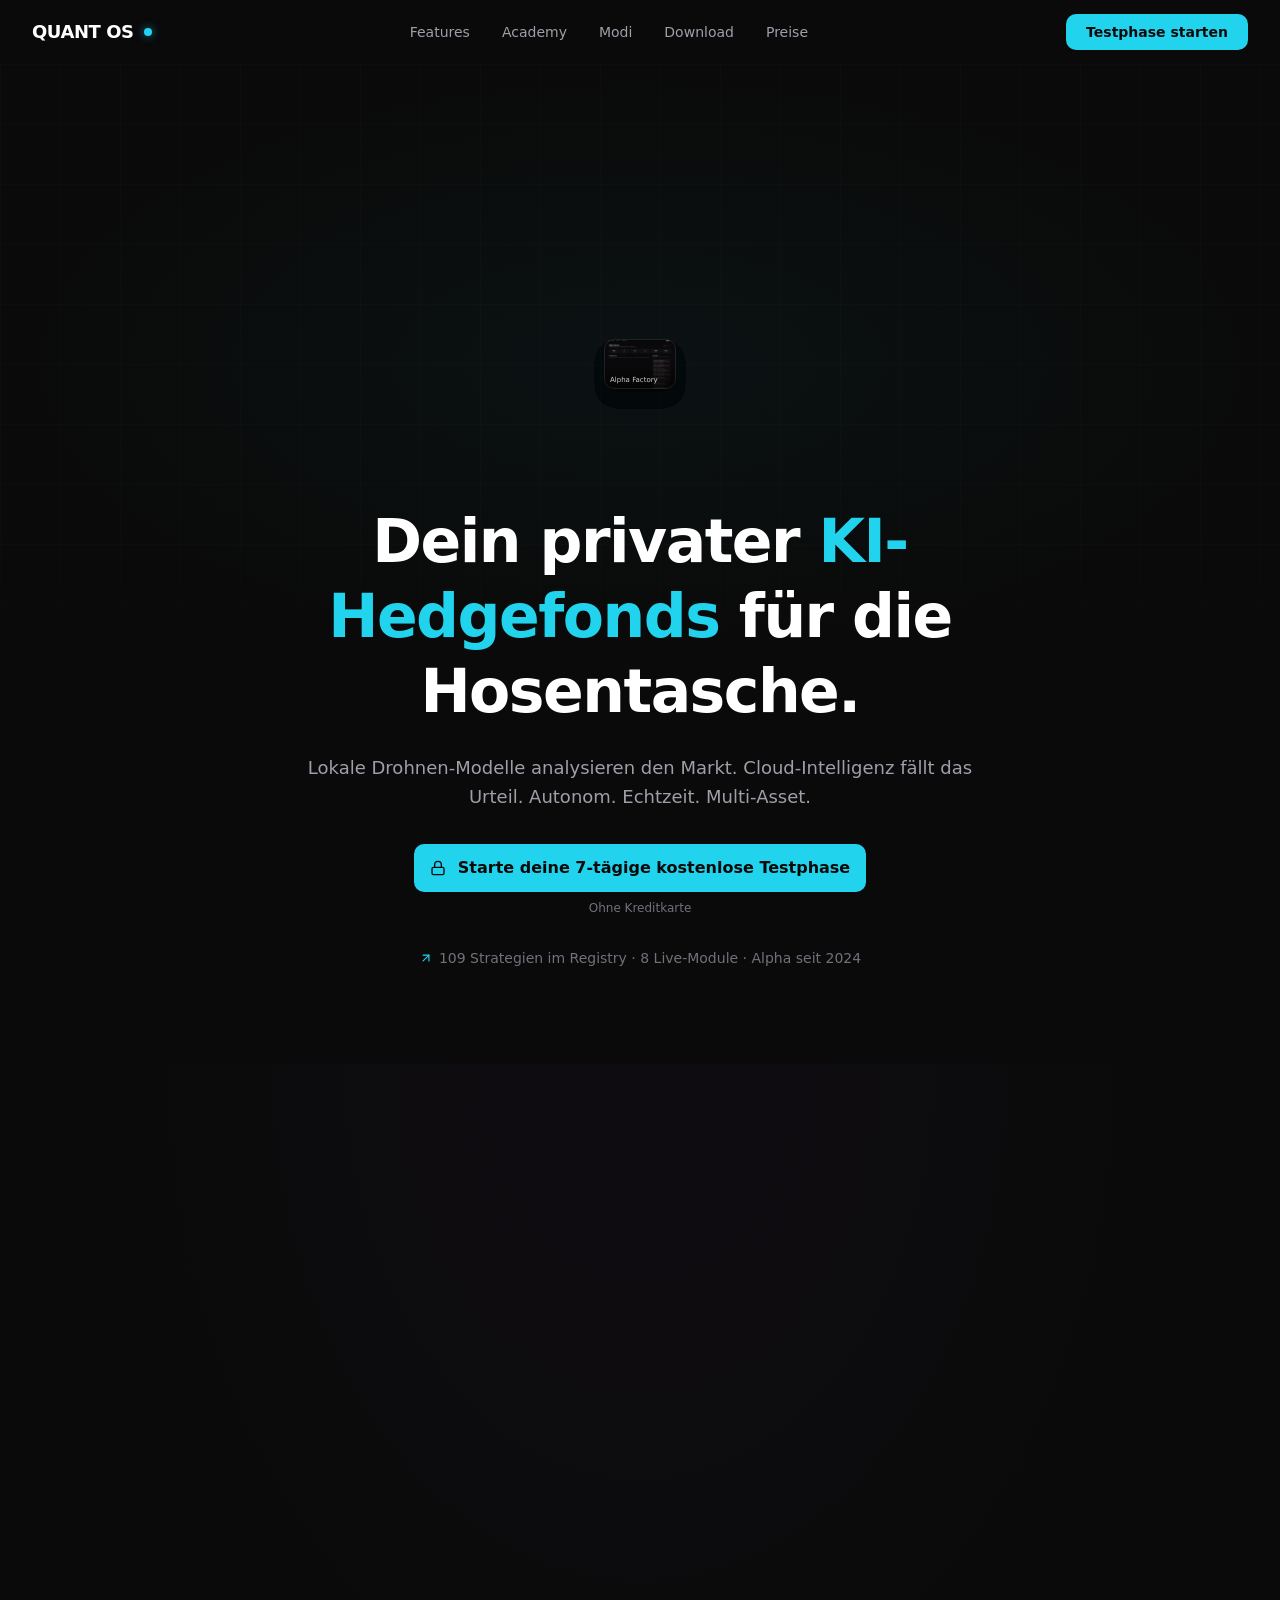
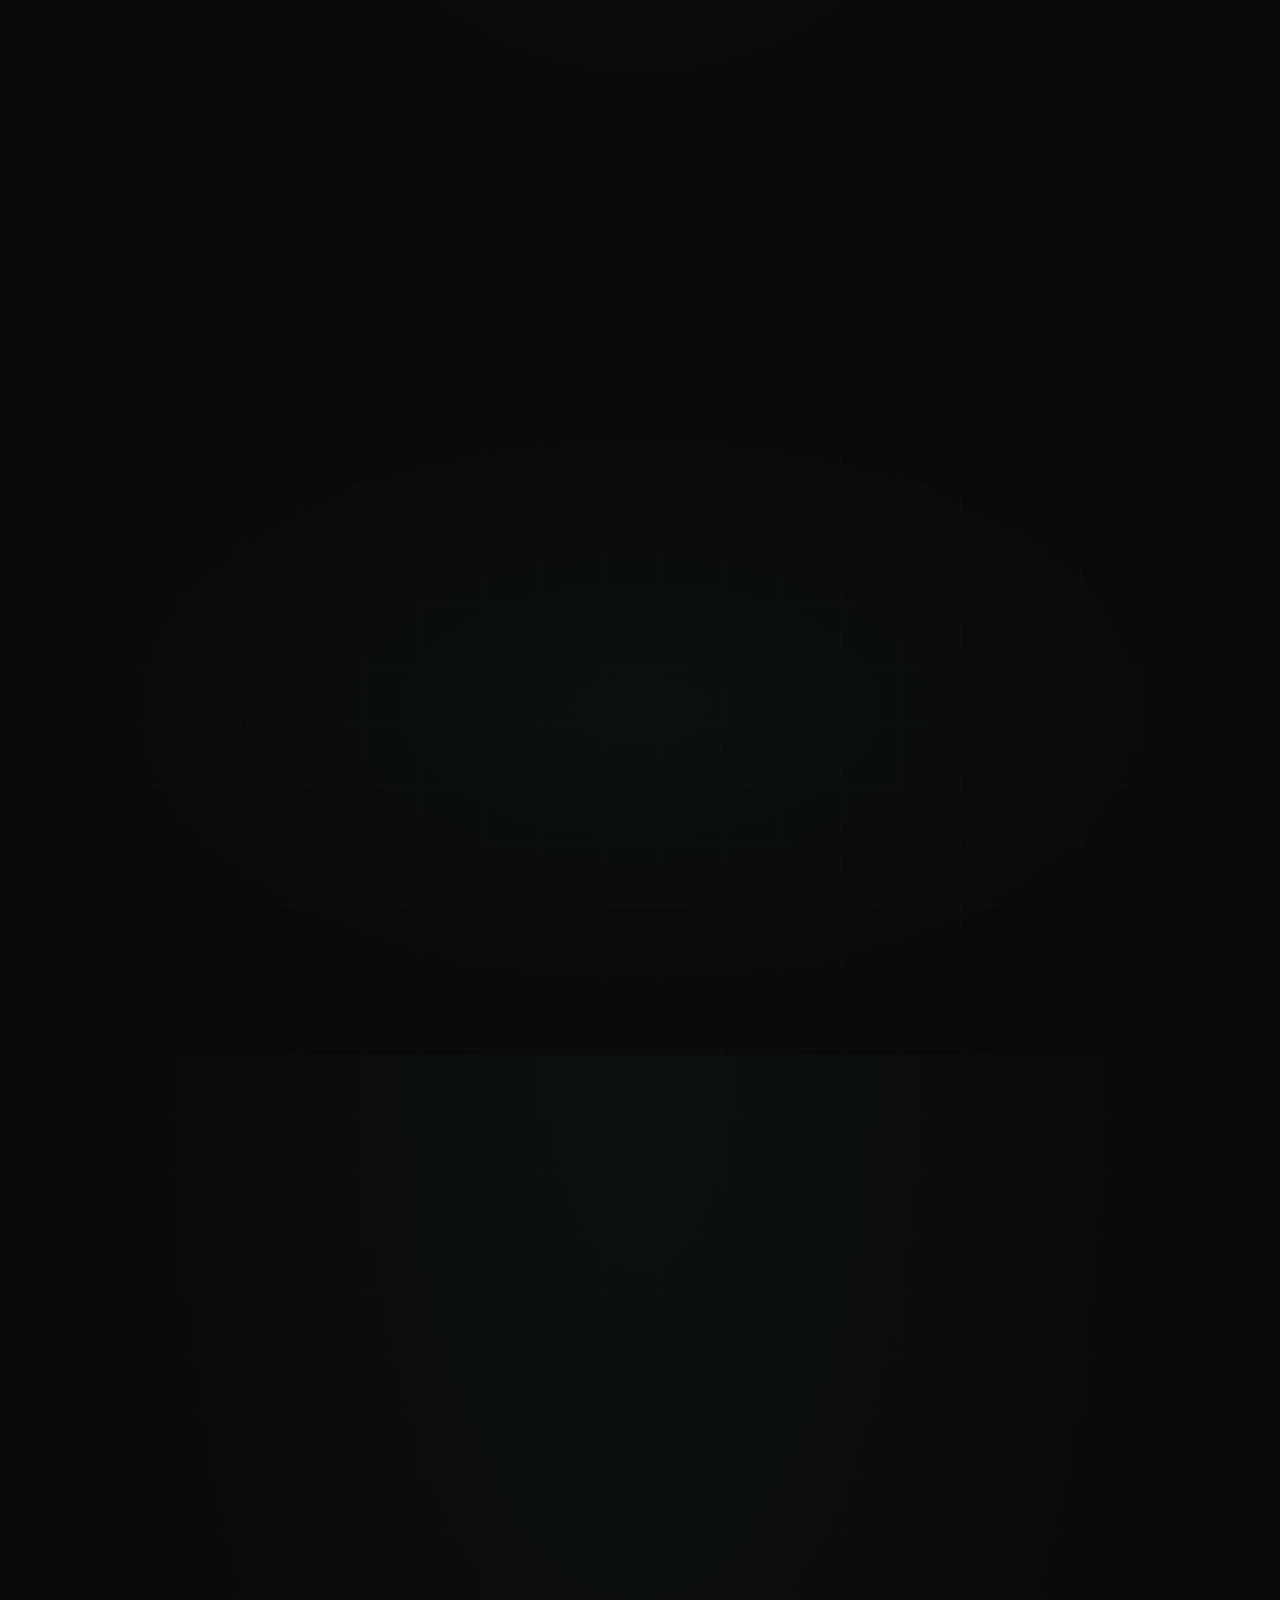
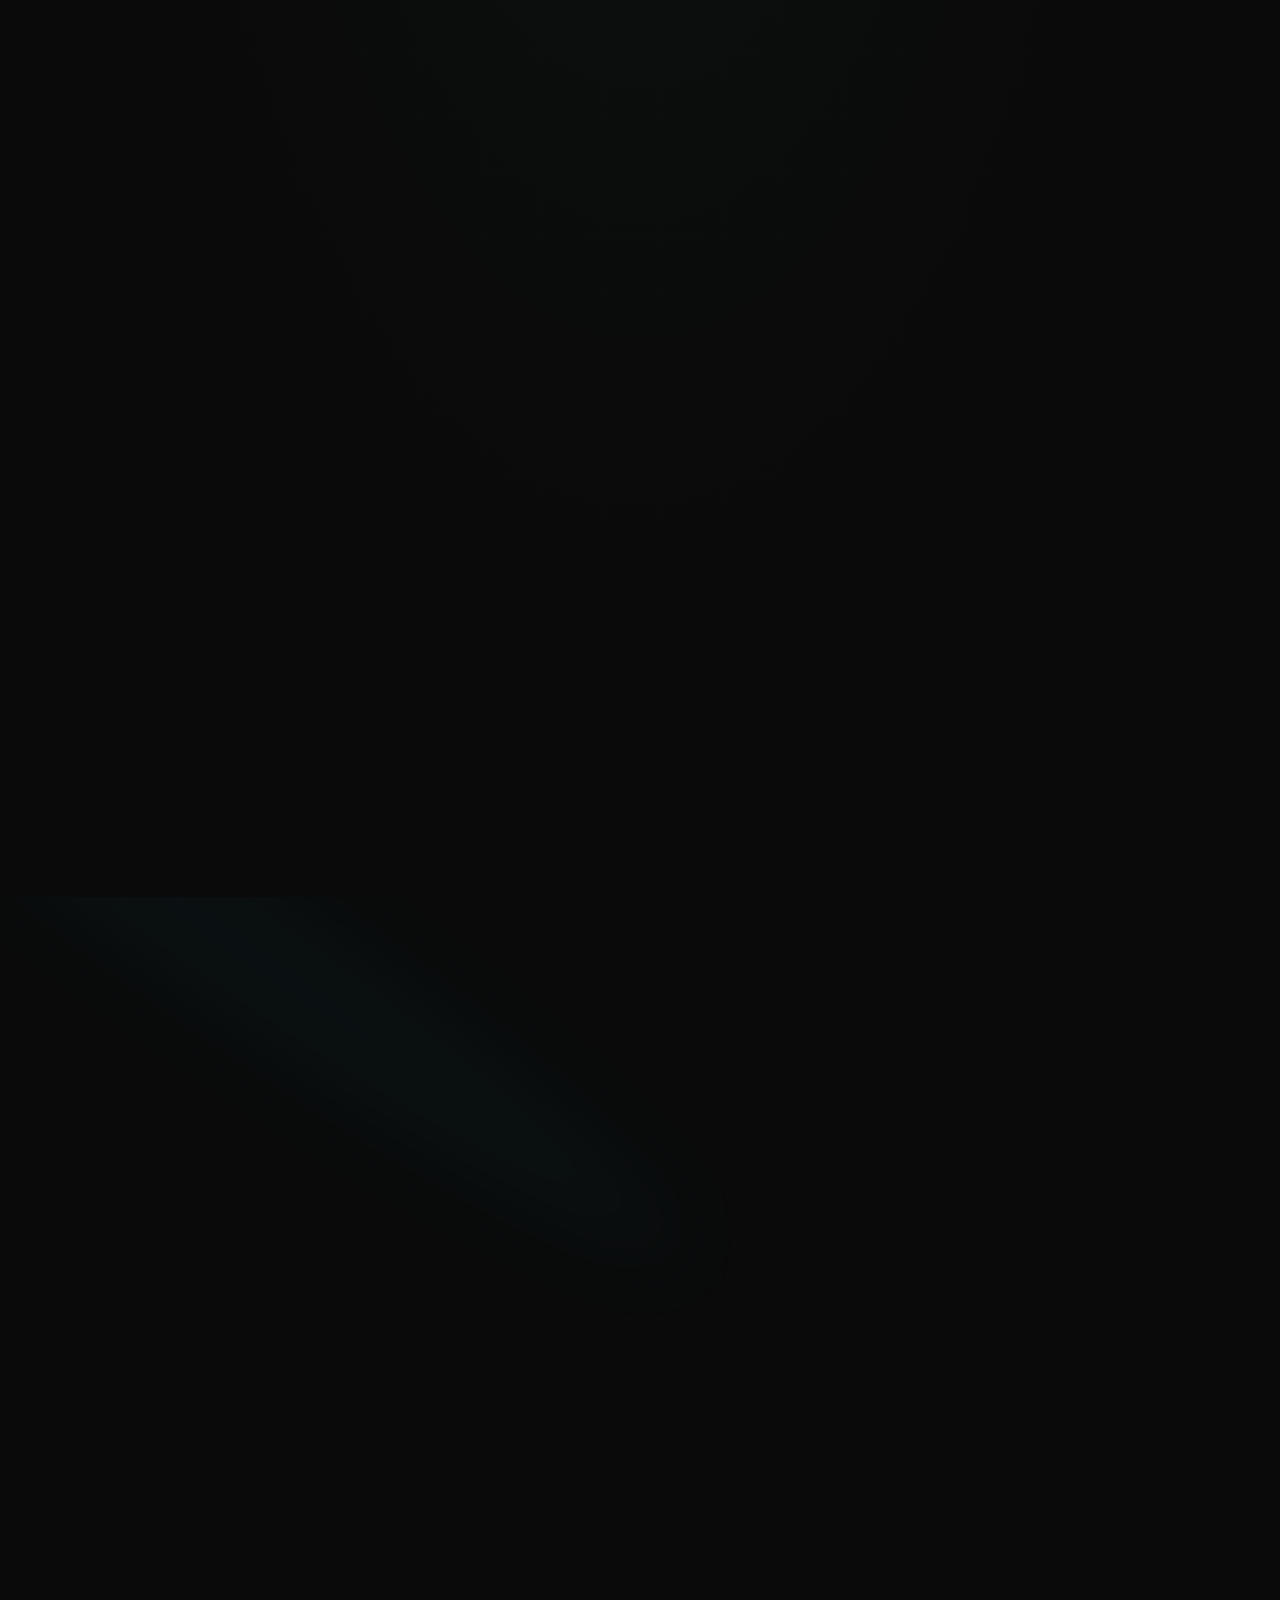
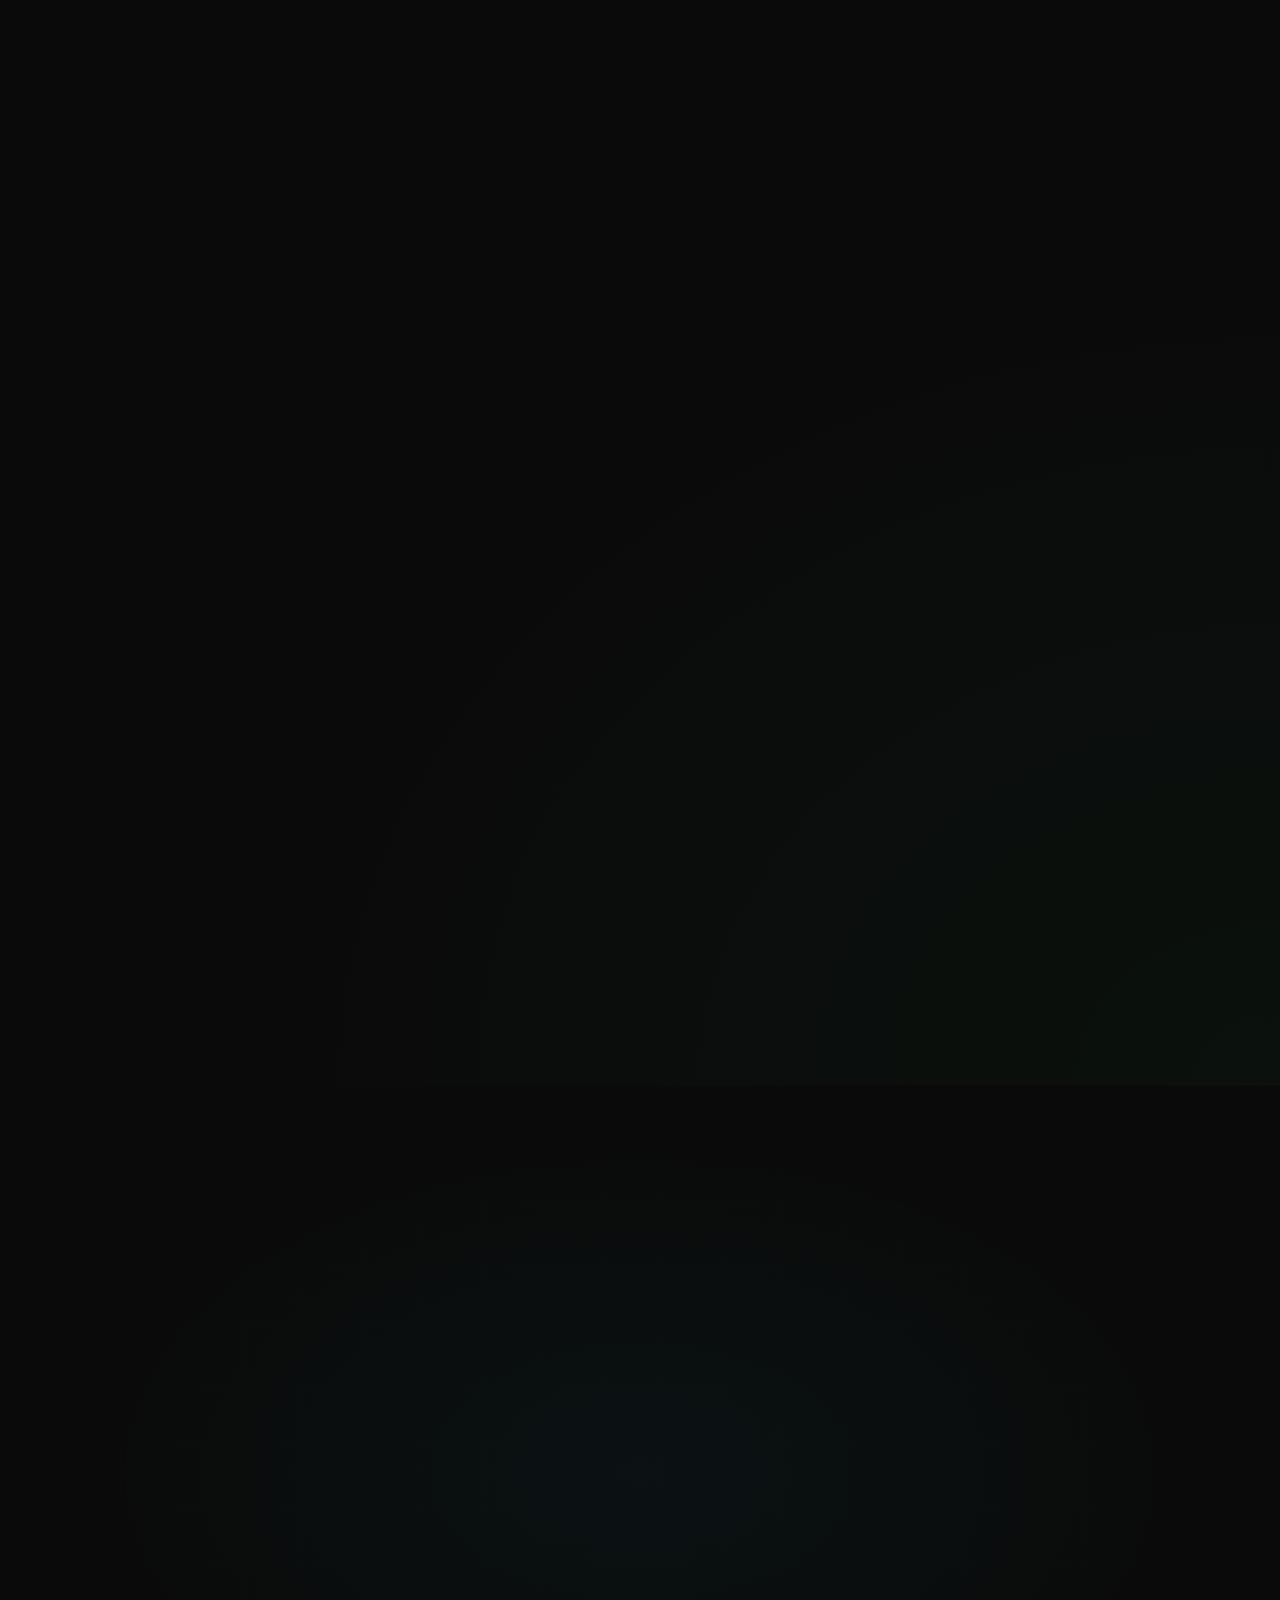
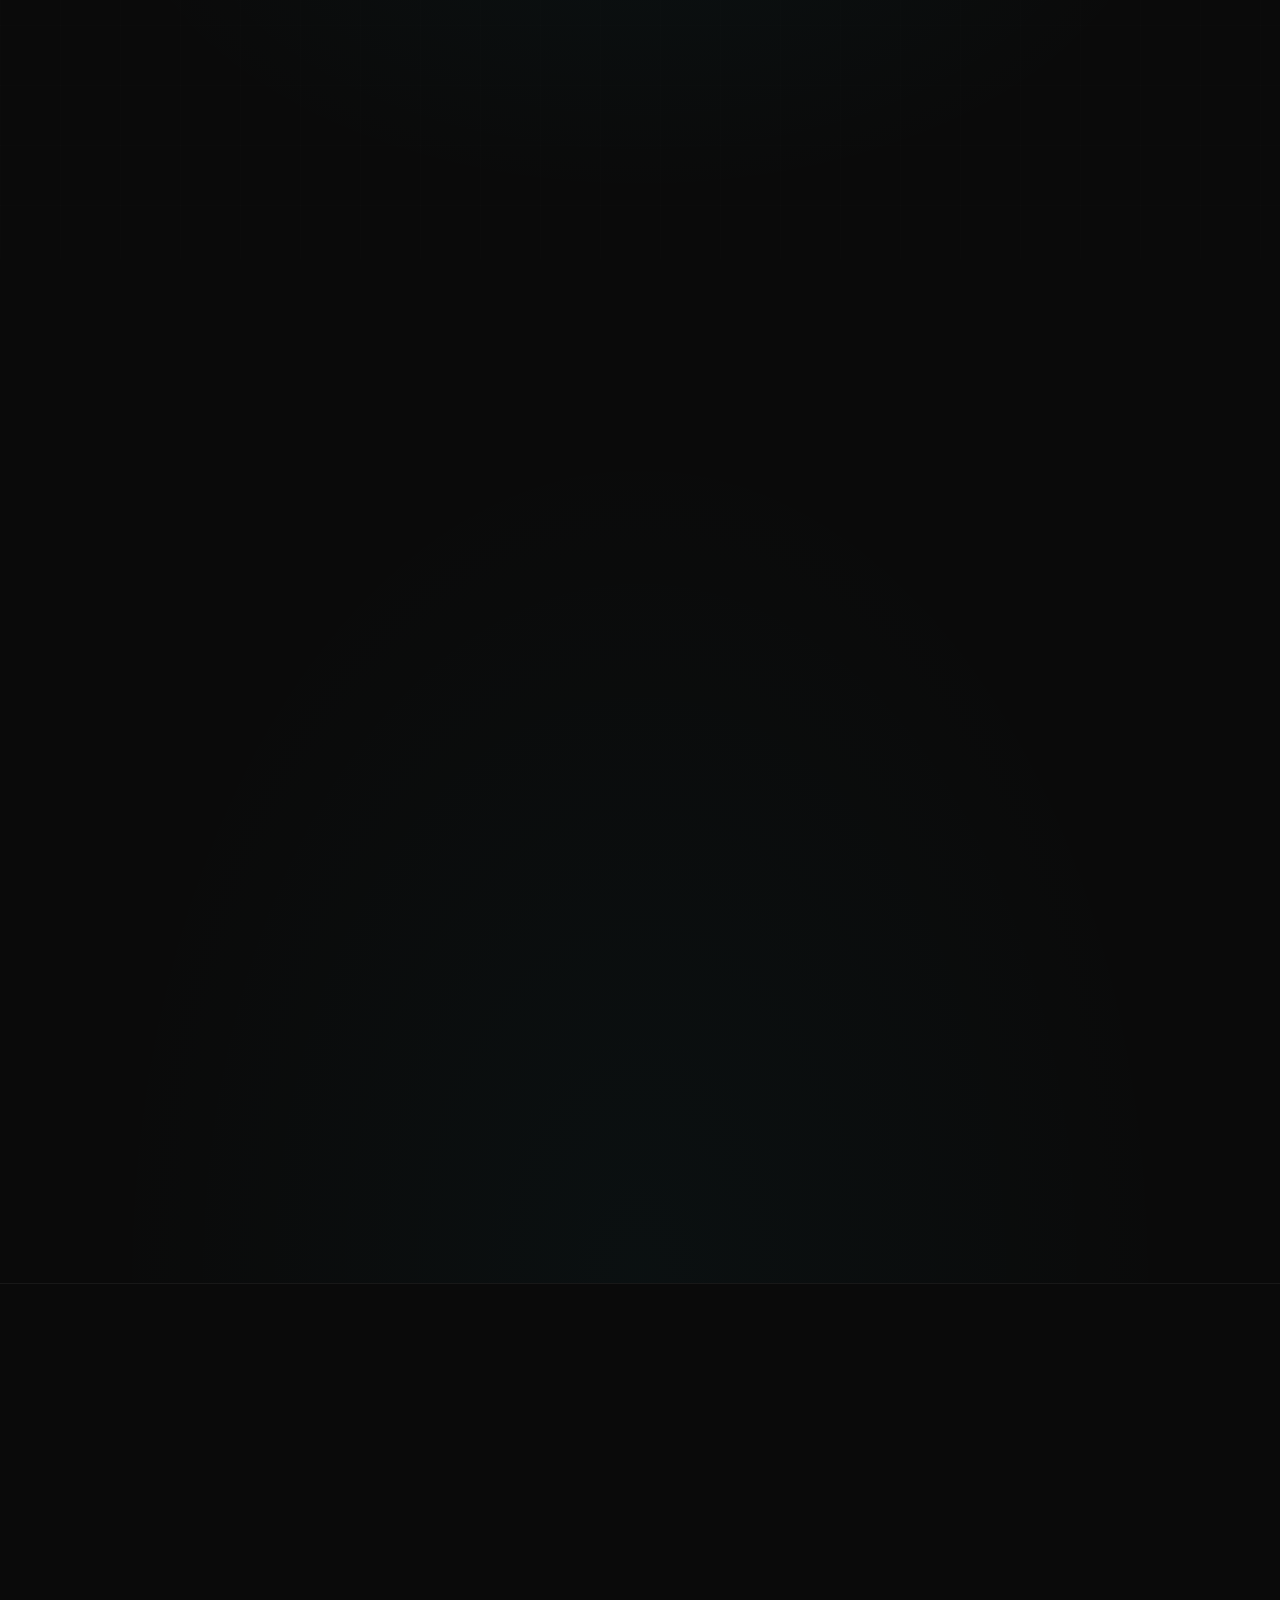
==== index.html @ 57bb1b4a "deploy: Quant OS landing page (static export)" ====
<!DOCTYPE html><!--_uOQc5Quyo3IZ4v5m2wyy--><html lang="de" class="dark"><head><meta charSet="utf-8"/><meta name="viewport" content="width=device-width, initial-scale=1"/><link rel="preload" href="/_next/static/media/797e433ab948586e-s.p.29207c2f.woff2" as="font" crossorigin="" type="font/woff2"/><link rel="preload" href="/_next/static/media/caa3a2e1cccd8315-s.p.3b6cae6d.woff2" as="font" crossorigin="" type="font/woff2"/><link rel="stylesheet" href="/_next/static/chunks/34d933785a17edf3.css" data-precedence="next"/><link rel="stylesheet" href="/_next/static/chunks/ef8863613ea012dc.css" data-precedence="next"/><link rel="preload" as="script" fetchPriority="low" href="/_next/static/chunks/58c60a5fa6b544da.js"/><script src="/_next/static/chunks/771dedee3f5e1621.js" async=""></script><script src="/_next/static/chunks/e461e3027eb348df.js" async=""></script><script src="/_next/static/chunks/turbopack-b702dda9a075337d.js" async=""></script><script src="/_next/static/chunks/2f236954d6a65e12.js" async=""></script><script src="/_next/static/chunks/32ba1546d6d3d32f.js" async=""></script><script src="/_next/static/chunks/1d8b2efeaaf32db6.js" async=""></script><script src="/_next/static/chunks/f39a0a3ffabd1bc7.js" async=""></script><meta name="next-size-adjust" content=""/><title>Quant OS — Dein KI-Hedgefonds für die Hosentasche</title><meta name="description" content="Autonomes, KI-gesteuertes Trading- und Research-System für Krypto, Aktien und Rohstoffe. Lokale Drohnen-Modelle gepaart mit Cloud-Intelligenz."/><meta name="keywords" content="Quant OS,KI Trading,Algorithmic Trading,Crypto,Aktien,Rohstoffe,Machine Learning,Smart Money,COT"/><meta property="og:title" content="Quant OS — Dein KI-Hedgefonds"/><meta property="og:description" content="Autonomes, KI-gesteuertes Trading- und Research-System für Krypto, Aktien und Rohstoffe."/><meta property="og:type" content="website"/><meta name="twitter:card" content="summary"/><meta name="twitter:title" content="Quant OS — Dein KI-Hedgefonds"/><meta name="twitter:description" content="Autonomes, KI-gesteuertes Trading- und Research-System für Krypto, Aktien und Rohstoffe."/><link rel="icon" href="/logo.svg"/><script src="/_next/static/chunks/a6dad97d9634a72d.js" noModule=""></script></head><body class="geist_a71539c9-module__T19VSG__variable geist_mono_8d43a2aa-module__8Li5zG__variable antialiased bg-background text-foreground"><div hidden=""><!--$--><!--/$--></div><div class="bg-[#0a0a0a] min-h-screen text-[#ededed]"><header class="fixed top-0 left-0 right-0 z-50 transition-all duration-300 bg-transparent"><nav class="mx-auto flex h-16 max-w-7xl items-center justify-between px-4 sm:px-6 lg:px-8"><a href="#" class="flex items-center gap-2.5 group"><span class="text-lg font-bold tracking-tight text-white">QUANT OS</span><span class="inline-flex h-2 w-2 rounded-full bg-[#22d3ee] shadow-[0_0_8px_rgba(34,211,238,0.6)]"></span></a><div class="hidden md:flex items-center gap-8"><a href="#features" class="text-sm font-medium text-zinc-400 transition-colors hover:text-white">Features</a><a href="#academy" class="text-sm font-medium text-zinc-400 transition-colors hover:text-white">Academy</a><a href="#modi" class="text-sm font-medium text-zinc-400 transition-colors hover:text-white">Modi</a><a href="#download" class="text-sm font-medium text-zinc-400 transition-colors hover:text-white">Download</a><a href="#preise" class="text-sm font-medium text-zinc-400 transition-colors hover:text-white">Preise</a></div><div class="hidden md:block"><button data-slot="button" class="inline-flex items-center justify-center gap-2 whitespace-nowrap text-sm transition-all disabled:pointer-events-none disabled:opacity-50 [&amp;_svg]:pointer-events-none [&amp;_svg:not([class*=&#x27;size-&#x27;])]:size-4 shrink-0 [&amp;_svg]:shrink-0 outline-none focus-visible:border-ring focus-visible:ring-ring/50 focus-visible:ring-[3px] aria-invalid:ring-destructive/20 dark:aria-invalid:ring-destructive/40 aria-invalid:border-destructive shadow-xs h-9 py-2 has-[&gt;svg]:px-3 bg-[#22d3ee] text-[#0a0a0a] font-semibold hover:bg-[#22d3ee]/90 rounded-lg px-5">Testphase starten</button></div><div class="md:hidden"><button class="p-2 text-zinc-400 hover:text-white transition-colors" aria-label="Menü öffnen" type="button" aria-haspopup="dialog" aria-expanded="false" aria-controls="radix-_R_25brb_" data-state="closed" data-slot="sheet-trigger"><svg xmlns="http://www.w3.org/2000/svg" width="24" height="24" viewBox="0 0 24 24" fill="none" stroke="currentColor" stroke-width="2" stroke-linecap="round" stroke-linejoin="round" class="lucide lucide-menu h-5 w-5" aria-hidden="true"><path d="M4 12h16"></path><path d="M4 18h16"></path><path d="M4 6h16"></path></svg></button></div></nav></header><main><section class="relative min-h-screen flex flex-col pt-16 bg-[#0a0a0a]"><div class="w-full h-[500px] sm:h-[550px] md:h-[600px] relative"><div class="relative w-full h-full bg-[#0a0a0a] overflow-hidden"><div class="absolute inset-0 bg-grid opacity-40"></div><div class="absolute inset-0 bg-[radial-gradient(ellipse_at_center,rgba(34,211,238,0.04)_0%,transparent_70%)]"></div><div class="flex h-full w-full flex-col items-center justify-center"><div class="absolute z-0 flex flex-col items-center justify-center text-center pointer-events-none top-1/2 -translate-y-1/2"><h1 class="text-2xl font-medium tracking-tight text-white/90 md:text-4xl" style="opacity:0;filter:blur(10px);transform:translateY(20px)">Die Zukunft des Tradings.</h1><p class="mt-4 text-xs font-bold tracking-[0.2em] text-cyan-400/70 uppercase" style="opacity:0">Scroll zum Entdecken</p></div><div class="absolute top-[8%] z-10 flex flex-col items-center justify-center text-center pointer-events-none px-4" style="opacity:0;transform:translateY(20px)"><h2 class="text-2xl md:text-4xl font-semibold text-white tracking-tight mb-3">Dein gesamtes Trading-System</h2><p class="text-xs md:text-sm text-zinc-400 max-w-md leading-relaxed">Von der Markterkennung bis zum autogenen Alpha — alles in einer Plattform.</p></div><div class="relative flex items-center justify-center w-full h-full"><div class="cursor-pointer group" style="position:absolute;width:72px;height:50px;transform-style:preserve-3d;perspective:1000px"><div class="relative h-full w-full" style="transform-style:preserve-3d"><div class="absolute inset-0 h-full w-full overflow-hidden rounded-lg shadow-lg" style="backface-visibility:hidden"><img src="/screenshots/radar_full.png" alt="quant-os-0" class="h-full w-full object-cover" loading="lazy"/><div class="absolute inset-0 bg-gradient-to-t from-black/60 via-transparent to-transparent"></div><div class="absolute bottom-1 left-1.5 right-1.5"><p class="text-[7px] font-medium text-white/80 truncate">Market Radar</p></div><div class="absolute inset-0 border border-white/10 rounded-lg transition-colors group-hover:border-cyan-500/30"></div></div><div class="absolute inset-0 h-full w-full overflow-hidden rounded-lg shadow-lg bg-zinc-900/95 flex flex-col items-center justify-center p-2 border border-cyan-500/20" style="backface-visibility:hidden;transform:rotateY(180deg)"><div class="text-center"><p class="text-[6px] font-bold text-cyan-400 uppercase tracking-widest mb-0.5">Quant OS</p><p class="text-[8px] font-medium text-white/90">Market Radar</p></div></div></div></div><div class="cursor-pointer group" style="position:absolute;width:72px;height:50px;transform-style:preserve-3d;perspective:1000px"><div class="relative h-full w-full" style="transform-style:preserve-3d"><div class="absolute inset-0 h-full w-full overflow-hidden rounded-lg shadow-lg" style="backface-visibility:hidden"><img src="/screenshots/pairs.png" alt="quant-os-1" class="h-full w-full object-cover" loading="lazy"/><div class="absolute inset-0 bg-gradient-to-t from-black/60 via-transparent to-transparent"></div><div class="absolute bottom-1 left-1.5 right-1.5"><p class="text-[7px] font-medium text-white/80 truncate">Stat Arbitrage</p></div><div class="absolute inset-0 border border-white/10 rounded-lg transition-colors group-hover:border-cyan-500/30"></div></div><div class="absolute inset-0 h-full w-full overflow-hidden rounded-lg shadow-lg bg-zinc-900/95 flex flex-col items-center justify-center p-2 border border-cyan-500/20" style="backface-visibility:hidden;transform:rotateY(180deg)"><div class="text-center"><p class="text-[6px] font-bold text-cyan-400 uppercase tracking-widest mb-0.5">Quant OS</p><p class="text-[8px] font-medium text-white/90">Stat Arbitrage</p></div></div></div></div><div class="cursor-pointer group" style="position:absolute;width:72px;height:50px;transform-style:preserve-3d;perspective:1000px"><div class="relative h-full w-full" style="transform-style:preserve-3d"><div class="absolute inset-0 h-full w-full overflow-hidden rounded-lg shadow-lg" style="backface-visibility:hidden"><img src="/screenshots/cot.png" alt="quant-os-2" class="h-full w-full object-cover" loading="lazy"/><div class="absolute inset-0 bg-gradient-to-t from-black/60 via-transparent to-transparent"></div><div class="absolute bottom-1 left-1.5 right-1.5"><p class="text-[7px] font-medium text-white/80 truncate">COT Positioning</p></div><div class="absolute inset-0 border border-white/10 rounded-lg transition-colors group-hover:border-cyan-500/30"></div></div><div class="absolute inset-0 h-full w-full overflow-hidden rounded-lg shadow-lg bg-zinc-900/95 flex flex-col items-center justify-center p-2 border border-cyan-500/20" style="backface-visibility:hidden;transform:rotateY(180deg)"><div class="text-center"><p class="text-[6px] font-bold text-cyan-400 uppercase tracking-widest mb-0.5">Quant OS</p><p class="text-[8px] font-medium text-white/90">COT Positioning</p></div></div></div></div><div class="cursor-pointer group" style="position:absolute;width:72px;height:50px;transform-style:preserve-3d;perspective:1000px"><div class="relative h-full w-full" style="transform-style:preserve-3d"><div class="absolute inset-0 h-full w-full overflow-hidden rounded-lg shadow-lg" style="backface-visibility:hidden"><img src="/screenshots/charts.png" alt="quant-os-3" class="h-full w-full object-cover" loading="lazy"/><div class="absolute inset-0 bg-gradient-to-t from-black/60 via-transparent to-transparent"></div><div class="absolute bottom-1 left-1.5 right-1.5"><p class="text-[7px] font-medium text-white/80 truncate">Trading Desk</p></div><div class="absolute inset-0 border border-white/10 rounded-lg transition-colors group-hover:border-cyan-500/30"></div></div><div class="absolute inset-0 h-full w-full overflow-hidden rounded-lg shadow-lg bg-zinc-900/95 flex flex-col items-center justify-center p-2 border border-cyan-500/20" style="backface-visibility:hidden;transform:rotateY(180deg)"><div class="text-center"><p class="text-[6px] font-bold text-cyan-400 uppercase tracking-widest mb-0.5">Quant OS</p><p class="text-[8px] font-medium text-white/90">Trading Desk</p></div></div></div></div><div class="cursor-pointer group" style="position:absolute;width:72px;height:50px;transform-style:preserve-3d;perspective:1000px"><div class="relative h-full w-full" style="transform-style:preserve-3d"><div class="absolute inset-0 h-full w-full overflow-hidden rounded-lg shadow-lg" style="backface-visibility:hidden"><img src="/screenshots/swarm.png" alt="quant-os-4" class="h-full w-full object-cover" loading="lazy"/><div class="absolute inset-0 bg-gradient-to-t from-black/60 via-transparent to-transparent"></div><div class="absolute bottom-1 left-1.5 right-1.5"><p class="text-[7px] font-medium text-white/80 truncate">Swarm Command</p></div><div class="absolute inset-0 border border-white/10 rounded-lg transition-colors group-hover:border-cyan-500/30"></div></div><div class="absolute inset-0 h-full w-full overflow-hidden rounded-lg shadow-lg bg-zinc-900/95 flex flex-col items-center justify-center p-2 border border-cyan-500/20" style="backface-visibility:hidden;transform:rotateY(180deg)"><div class="text-center"><p class="text-[6px] font-bold text-cyan-400 uppercase tracking-widest mb-0.5">Quant OS</p><p class="text-[8px] font-medium text-white/90">Swarm Command</p></div></div></div></div><div class="cursor-pointer group" style="position:absolute;width:72px;height:50px;transform-style:preserve-3d;perspective:1000px"><div class="relative h-full w-full" style="transform-style:preserve-3d"><div class="absolute inset-0 h-full w-full overflow-hidden rounded-lg shadow-lg" style="backface-visibility:hidden"><img src="/screenshots/dashboard.png" alt="quant-os-5" class="h-full w-full object-cover" loading="lazy"/><div class="absolute inset-0 bg-gradient-to-t from-black/60 via-transparent to-transparent"></div><div class="absolute bottom-1 left-1.5 right-1.5"><p class="text-[7px] font-medium text-white/80 truncate">Research Lab</p></div><div class="absolute inset-0 border border-white/10 rounded-lg transition-colors group-hover:border-cyan-500/30"></div></div><div class="absolute inset-0 h-full w-full overflow-hidden rounded-lg shadow-lg bg-zinc-900/95 flex flex-col items-center justify-center p-2 border border-cyan-500/20" style="backface-visibility:hidden;transform:rotateY(180deg)"><div class="text-center"><p class="text-[6px] font-bold text-cyan-400 uppercase tracking-widest mb-0.5">Quant OS</p><p class="text-[8px] font-medium text-white/90">Research Lab</p></div></div></div></div><div class="cursor-pointer group" style="position:absolute;width:72px;height:50px;transform-style:preserve-3d;perspective:1000px"><div class="relative h-full w-full" style="transform-style:preserve-3d"><div class="absolute inset-0 h-full w-full overflow-hidden rounded-lg shadow-lg" style="backface-visibility:hidden"><img src="/screenshots/academy.png" alt="quant-os-6" class="h-full w-full object-cover" loading="lazy"/><div class="absolute inset-0 bg-gradient-to-t from-black/60 via-transparent to-transparent"></div><div class="absolute bottom-1 left-1.5 right-1.5"><p class="text-[7px] font-medium text-white/80 truncate">Quant Academy</p></div><div class="absolute inset-0 border border-white/10 rounded-lg transition-colors group-hover:border-cyan-500/30"></div></div><div class="absolute inset-0 h-full w-full overflow-hidden rounded-lg shadow-lg bg-zinc-900/95 flex flex-col items-center justify-center p-2 border border-cyan-500/20" style="backface-visibility:hidden;transform:rotateY(180deg)"><div class="text-center"><p class="text-[6px] font-bold text-cyan-400 uppercase tracking-widest mb-0.5">Quant OS</p><p class="text-[8px] font-medium text-white/90">Quant Academy</p></div></div></div></div><div class="cursor-pointer group" style="position:absolute;width:72px;height:50px;transform-style:preserve-3d;perspective:1000px"><div class="relative h-full w-full" style="transform-style:preserve-3d"><div class="absolute inset-0 h-full w-full overflow-hidden rounded-lg shadow-lg" style="backface-visibility:hidden"><img src="/screenshots/factory.png" alt="quant-os-7" class="h-full w-full object-cover" loading="lazy"/><div class="absolute inset-0 bg-gradient-to-t from-black/60 via-transparent to-transparent"></div><div class="absolute bottom-1 left-1.5 right-1.5"><p class="text-[7px] font-medium text-white/80 truncate">Alpha Factory</p></div><div class="absolute inset-0 border border-white/10 rounded-lg transition-colors group-hover:border-cyan-500/30"></div></div><div class="absolute inset-0 h-full w-full overflow-hidden rounded-lg shadow-lg bg-zinc-900/95 flex flex-col items-center justify-center p-2 border border-cyan-500/20" style="backface-visibility:hidden;transform:rotateY(180deg)"><div class="text-center"><p class="text-[6px] font-bold text-cyan-400 uppercase tracking-widest mb-0.5">Quant OS</p><p class="text-[8px] font-medium text-white/90">Alpha Factory</p></div></div></div></div></div></div><div class="absolute bottom-0 left-0 right-0 h-32 bg-gradient-to-t from-[#0a0a0a] to-transparent pointer-events-none z-20"></div></div></div><div class="relative z-30 -mt-32 sm:-mt-36 md:-mt-40 px-4 sm:px-6 lg:px-8 pb-16 sm:pb-24"><div class="mx-auto max-w-4xl text-center flex flex-col items-center gap-6"><h1 class="text-3xl sm:text-4xl md:text-5xl lg:text-6xl font-bold leading-tight tracking-tight text-white">Dein privater<!-- --> <span class="text-[#22d3ee]">KI-Hedgefonds</span> <!-- -->für die Hosentasche.</h1><p class="text-sm sm:text-base md:text-lg text-zinc-400 max-w-2xl leading-relaxed">Lokale Drohnen-Modelle analysieren den Markt. Cloud-Intelligenz fällt das Urteil. Autonom. Echtzeit. Multi-Asset.</p><div class="flex flex-col items-center gap-2 mt-2"><button data-slot="button" class="inline-flex items-center justify-center gap-2 whitespace-nowrap transition-all disabled:pointer-events-none disabled:opacity-50 [&amp;_svg]:pointer-events-none [&amp;_svg:not([class*=&#x27;size-&#x27;])]:size-4 shrink-0 [&amp;_svg]:shrink-0 outline-none focus-visible:border-ring focus-visible:ring-ring/50 focus-visible:ring-[3px] aria-invalid:ring-destructive/20 dark:aria-invalid:ring-destructive/40 aria-invalid:border-destructive shadow-xs has-[&gt;svg]:px-4 bg-[#22d3ee] text-[#0a0a0a] font-semibold hover:bg-[#22d3ee]/90 rounded-lg px-8 h-12 text-base"><svg xmlns="http://www.w3.org/2000/svg" width="24" height="24" viewBox="0 0 24 24" fill="none" stroke="currentColor" stroke-width="2" stroke-linecap="round" stroke-linejoin="round" class="lucide lucide-lock h-4 w-4 mr-1" aria-hidden="true"><rect width="18" height="11" x="3" y="11" rx="2" ry="2"></rect><path d="M7 11V7a5 5 0 0 1 10 0v4"></path></svg>Starte deine 7-tägige kostenlose Testphase</button><span class="text-xs text-zinc-500">Ohne Kreditkarte</span></div><p class="text-xs sm:text-sm text-zinc-500 font-medium flex items-center gap-1.5 mt-2"><svg xmlns="http://www.w3.org/2000/svg" width="24" height="24" viewBox="0 0 24 24" fill="none" stroke="currentColor" stroke-width="2" stroke-linecap="round" stroke-linejoin="round" class="lucide lucide-arrow-up-right h-3.5 w-3.5 text-[#22d3ee]" aria-hidden="true"><path d="M7 7h10v10"></path><path d="M7 17 17 7"></path></svg>109 Strategien im Registry · 8 Live-Module · Alpha seit 2024</p></div></div><div class="absolute bottom-0 left-0 right-0 h-48 bg-gradient-to-t from-[#0a0a0a] to-transparent pointer-events-none z-20"></div></section><section id="modi" class="relative py-20 sm:py-28 bg-[#0a0a0a]"><div class="absolute inset-0 bg-[radial-gradient(ellipse_at_top,rgba(168,85,247,0.03)_0%,transparent_60%)] pointer-events-none"></div><div class="relative mx-auto max-w-6xl px-4 sm:px-6 lg:px-8"><div class="text-center mb-12" style="opacity:0;transform:translateY(30px)"><h2 class="text-2xl sm:text-3xl md:text-4xl font-bold text-white tracking-tight">Zwei Modi. Eine Plattform.</h2><p class="mt-4 text-sm sm:text-base text-zinc-400 max-w-2xl mx-auto leading-relaxed">Quant OS passt sich deinem Skill-Level an — vom visuellen Einsteiger-Modus bis zum vollständigen Quant-Dev-Desk.</p></div><div class="" style="opacity:0;transform:translateY(30px)"><div dir="ltr" data-orientation="horizontal" data-slot="tabs" class="flex flex-col gap-2 w-full"><div class="flex justify-center mb-10"><div role="tablist" aria-orientation="horizontal" data-slot="tabs-list" class="text-muted-foreground inline-flex w-fit items-center justify-center bg-[#141414] border border-white/[0.06] rounded-xl p-1 h-12" tabindex="-1" data-orientation="horizontal" style="outline:none"><button type="button" role="tab" aria-selected="true" aria-controls="radix-_R_ah9brb_-content-simple" data-state="active" id="radix-_R_ah9brb_-trigger-simple" data-slot="tabs-trigger" class="dark:data-[state=active]:text-foreground focus-visible:border-ring focus-visible:ring-ring/50 focus-visible:outline-ring dark:data-[state=active]:border-input dark:data-[state=active]:bg-input/30 dark:text-muted-foreground inline-flex flex-1 items-center justify-center border border-transparent py-1 whitespace-nowrap focus-visible:ring-[3px] focus-visible:outline-1 disabled:pointer-events-none disabled:opacity-50 data-[state=active]:shadow-sm [&amp;_svg]:pointer-events-none [&amp;_svg]:shrink-0 [&amp;_svg:not([class*=&#x27;size-&#x27;])]:size-4 rounded-lg px-5 sm:px-8 h-10 text-sm font-medium data-[state=active]:bg-[#22d3ee]/15 data-[state=active]:text-[#22d3ee] text-zinc-400 transition-all gap-2" tabindex="-1" data-orientation="horizontal" data-radix-collection-item=""><svg xmlns="http://www.w3.org/2000/svg" width="24" height="24" viewBox="0 0 24 24" fill="none" stroke="currentColor" stroke-width="2" stroke-linecap="round" stroke-linejoin="round" class="lucide lucide-eye h-4 w-4" aria-hidden="true"><path d="M2.062 12.348a1 1 0 0 1 0-.696 10.75 10.75 0 0 1 19.876 0 1 1 0 0 1 0 .696 10.75 10.75 0 0 1-19.876 0"></path><circle cx="12" cy="12" r="3"></circle></svg>Simple Mode</button><button type="button" role="tab" aria-selected="false" aria-controls="radix-_R_ah9brb_-content-pro" data-state="inactive" id="radix-_R_ah9brb_-trigger-pro" data-slot="tabs-trigger" class="dark:data-[state=active]:text-foreground focus-visible:border-ring focus-visible:ring-ring/50 focus-visible:outline-ring dark:data-[state=active]:border-input dark:data-[state=active]:bg-input/30 dark:text-muted-foreground inline-flex flex-1 items-center justify-center border border-transparent py-1 whitespace-nowrap focus-visible:ring-[3px] focus-visible:outline-1 disabled:pointer-events-none disabled:opacity-50 data-[state=active]:shadow-sm [&amp;_svg]:pointer-events-none [&amp;_svg]:shrink-0 [&amp;_svg:not([class*=&#x27;size-&#x27;])]:size-4 rounded-lg px-5 sm:px-8 h-10 text-sm font-medium data-[state=active]:bg-[#a855f7]/15 data-[state=active]:text-[#a855f7] text-zinc-400 transition-all gap-2" tabindex="-1" data-orientation="horizontal" data-radix-collection-item=""><svg xmlns="http://www.w3.org/2000/svg" width="24" height="24" viewBox="0 0 24 24" fill="none" stroke="currentColor" stroke-width="2" stroke-linecap="round" stroke-linejoin="round" class="lucide lucide-code-xml h-4 w-4" aria-hidden="true"><path d="m18 16 4-4-4-4"></path><path d="m6 8-4 4 4 4"></path><path d="m14.5 4-5 16"></path></svg>Quant Dev Mode</button></div></div><div data-state="active" data-orientation="horizontal" role="tabpanel" aria-labelledby="radix-_R_ah9brb_-trigger-simple" id="radix-_R_ah9brb_-content-simple" tabindex="0" data-slot="tabs-content" class="flex-1 outline-none" style="animation-duration:0s"><div class="grid grid-cols-1 lg:grid-cols-2 gap-6" style="opacity:0;transform:translateY(16px)"><div class="flex flex-col gap-5"><div class="rounded-xl border border-white/[0.06] bg-[#111111] p-5 sm:p-6 flex flex-col gap-4"><h3 class="text-lg font-semibold text-white flex items-center gap-2"><svg xmlns="http://www.w3.org/2000/svg" width="24" height="24" viewBox="0 0 24 24" fill="none" stroke="currentColor" stroke-width="2" stroke-linecap="round" stroke-linejoin="round" class="lucide lucide-eye h-5 w-5 text-[#22d3ee]" aria-hidden="true"><path d="M2.062 12.348a1 1 0 0 1 0-.696 10.75 10.75 0 0 1 19.876 0 1 1 0 0 1 0 .696 10.75 10.75 0 0 1-19.876 0"></path><circle cx="12" cy="12" r="3"></circle></svg>Visuell. Intuitiv. Sofort nutzbar.</h3><p class="text-sm text-zinc-400 leading-relaxed">Der Simple Mode zeigt dir auf einen Blick, was im Markt passiert — ohne Code, ohne Konfiguration.</p><ul class="space-y-3 mt-1"><li class="flex items-start gap-3"><span class="mt-1.5 h-2.5 w-2.5 rounded-full shrink-0" style="background-color:#ef4444"></span><div><p class="text-sm font-medium text-white">High Vol Trending</p><p class="text-xs text-zinc-500">Stark trends mit hoher Volatilität</p></div></li><li class="flex items-start gap-3"><span class="mt-1.5 h-2.5 w-2.5 rounded-full shrink-0" style="background-color:#22c55e"></span><div><p class="text-sm font-medium text-white">Low Vol Trending</p><p class="text-xs text-zinc-500">Ruhige Trends mit klarem Signal</p></div></li><li class="flex items-start gap-3"><span class="mt-1.5 h-2.5 w-2.5 rounded-full shrink-0" style="background-color:#f59e0b"></span><div><p class="text-sm font-medium text-white">High Vol Choppy</p><p class="text-xs text-zinc-500">Unruhige Seitwärtsmärkte — Vorsicht</p></div></li><li class="flex items-start gap-3"><span class="mt-1.5 h-2.5 w-2.5 rounded-full shrink-0" style="background-color:#3b82f6"></span><div><p class="text-sm font-medium text-white">Low Vol Quiet</p><p class="text-xs text-zinc-500">Flacher Markt, niedrige Bewegung</p></div></li></ul><div data-orientation="horizontal" role="none" data-slot="separator" class="shrink-0 data-[orientation=horizontal]:h-px data-[orientation=horizontal]:w-full data-[orientation=vertical]:h-full data-[orientation=vertical]:w-px bg-white/[0.06]"></div><div class="flex flex-wrap gap-2"><span data-slot="badge" class="inline-flex items-center justify-center rounded-md border px-2 py-0.5 text-xs font-medium w-fit whitespace-nowrap shrink-0 [&amp;&gt;svg]:size-3 gap-1 [&amp;&gt;svg]:pointer-events-none focus-visible:border-ring focus-visible:ring-ring/50 focus-visible:ring-[3px] aria-invalid:ring-destructive/20 dark:aria-invalid:ring-destructive/40 aria-invalid:border-destructive transition-[color,box-shadow] overflow-hidden [a&amp;]:hover:bg-primary/90 bg-[#22d3ee]/10 text-[#22d3ee] border-[#22d3ee]/20 hover:bg-[#22d3ee]/20"><svg xmlns="http://www.w3.org/2000/svg" width="24" height="24" viewBox="0 0 24 24" fill="none" stroke="currentColor" stroke-width="2" stroke-linecap="round" stroke-linejoin="round" class="lucide lucide-radar h-3 w-3 mr-1" aria-hidden="true"><path d="M19.07 4.93A10 10 0 0 0 6.99 3.34"></path><path d="M4 6h.01"></path><path d="M2.29 9.62A10 10 0 1 0 21.31 8.35"></path><path d="M16.24 7.76A6 6 0 1 0 8.23 16.67"></path><path d="M12 18h.01"></path><path d="M17.99 11.66A6 6 0 0 1 15.77 16.67"></path><circle cx="12" cy="12" r="2"></circle><path d="m13.41 10.59 5.66-5.66"></path></svg>Marktregime-Radar</span><span data-slot="badge" class="inline-flex items-center justify-center rounded-md border px-2 py-0.5 text-xs font-medium w-fit whitespace-nowrap shrink-0 [&amp;&gt;svg]:size-3 gap-1 [&amp;&gt;svg]:pointer-events-none focus-visible:border-ring focus-visible:ring-ring/50 focus-visible:ring-[3px] aria-invalid:ring-destructive/20 dark:aria-invalid:ring-destructive/40 aria-invalid:border-destructive transition-[color,box-shadow] overflow-hidden [a&amp;]:hover:bg-primary/90 bg-[#22c55e]/10 text-[#22c55e] border-[#22c55e]/20 hover:bg-[#22c55e]/20"><svg xmlns="http://www.w3.org/2000/svg" width="24" height="24" viewBox="0 0 24 24" fill="none" stroke="currentColor" stroke-width="2" stroke-linecap="round" stroke-linejoin="round" class="lucide lucide-trending-up h-3 w-3 mr-1" aria-hidden="true"><path d="M16 7h6v6"></path><path d="m22 7-8.5 8.5-5-5L2 17"></path></svg>Einfache Signale</span><span data-slot="badge" class="inline-flex items-center justify-center rounded-md border px-2 py-0.5 text-xs font-medium w-fit whitespace-nowrap shrink-0 [&amp;&gt;svg]:size-3 gap-1 [&amp;&gt;svg]:pointer-events-none focus-visible:border-ring focus-visible:ring-ring/50 focus-visible:ring-[3px] aria-invalid:ring-destructive/20 dark:aria-invalid:ring-destructive/40 aria-invalid:border-destructive transition-[color,box-shadow] overflow-hidden [a&amp;]:hover:bg-primary/90 bg-[#f59e0b]/10 text-[#f59e0b] border-[#f59e0b]/20 hover:bg-[#f59e0b]/20"><svg xmlns="http://www.w3.org/2000/svg" width="24" height="24" viewBox="0 0 24 24" fill="none" stroke="currentColor" stroke-width="2" stroke-linecap="round" stroke-linejoin="round" class="lucide lucide-graduation-cap h-3 w-3 mr-1" aria-hidden="true"><path d="M21.42 10.922a1 1 0 0 0-.019-1.838L12.83 5.18a2 2 0 0 0-1.66 0L2.6 9.08a1 1 0 0 0 0 1.832l8.57 3.908a2 2 0 0 0 1.66 0z"></path><path d="M22 10v6"></path><path d="M6 12.5V16a6 3 0 0 0 12 0v-3.5"></path></svg>Gamified Academy</span></div></div></div><div class="flex flex-col gap-4"><div class="rounded-xl border border-white/[0.06] bg-[#111111] overflow-hidden"><div class="p-3 border-b border-white/[0.06]"><p class="text-xs font-medium text-zinc-400 flex items-center gap-1.5"><svg xmlns="http://www.w3.org/2000/svg" width="24" height="24" viewBox="0 0 24 24" fill="none" stroke="currentColor" stroke-width="2" stroke-linecap="round" stroke-linejoin="round" class="lucide lucide-radar h-3.5 w-3.5 text-[#22d3ee]" aria-hidden="true"><path d="M19.07 4.93A10 10 0 0 0 6.99 3.34"></path><path d="M4 6h.01"></path><path d="M2.29 9.62A10 10 0 1 0 21.31 8.35"></path><path d="M16.24 7.76A6 6 0 1 0 8.23 16.67"></path><path d="M12 18h.01"></path><path d="M17.99 11.66A6 6 0 0 1 15.77 16.67"></path><circle cx="12" cy="12" r="2"></circle><path d="m13.41 10.59 5.66-5.66"></path></svg>Live Market Regime Widget</p></div><div class="p-4"><div class="grid grid-cols-2 sm:grid-cols-5 gap-2 mb-4"><div class="rounded-lg border border-white/[0.06] bg-[#0a0a0a] p-2.5 flex flex-col items-center gap-1.5" style="opacity:0;transform:scale(0.9)"><div class="flex items-center gap-1.5"><span class="h-2 w-2 rounded-full" style="background-color:#f59e0b;box-shadow:0 0 6px #f59e0b80"></span><span class="text-xs font-mono font-semibold text-white">SPY</span></div><span class="text-[10px] text-zinc-500 text-center leading-tight">High Vol·Choppy</span></div><div class="rounded-lg border border-white/[0.06] bg-[#0a0a0a] p-2.5 flex flex-col items-center gap-1.5" style="opacity:0;transform:scale(0.9)"><div class="flex items-center gap-1.5"><span class="h-2 w-2 rounded-full" style="background-color:#f59e0b;box-shadow:0 0 6px #f59e0b80"></span><span class="text-xs font-mono font-semibold text-white">QQQ</span></div><span class="text-[10px] text-zinc-500 text-center leading-tight">High Vol·Choppy</span></div><div class="rounded-lg border border-white/[0.06] bg-[#0a0a0a] p-2.5 flex flex-col items-center gap-1.5" style="opacity:0;transform:scale(0.9)"><div class="flex items-center gap-1.5"><span class="h-2 w-2 rounded-full" style="background-color:#f59e0b;box-shadow:0 0 6px #f59e0b80"></span><span class="text-xs font-mono font-semibold text-white">IWM</span></div><span class="text-[10px] text-zinc-500 text-center leading-tight">High Vol·Choppy</span></div><div class="rounded-lg border border-white/[0.06] bg-[#0a0a0a] p-2.5 flex flex-col items-center gap-1.5" style="opacity:0;transform:scale(0.9)"><div class="flex items-center gap-1.5"><span class="h-2 w-2 rounded-full" style="background-color:#ef4444;box-shadow:0 0 6px #ef444480"></span><span class="text-xs font-mono font-semibold text-white">GLD</span></div><span class="text-[10px] text-zinc-500 text-center leading-tight">High Vol·Trending</span></div><div class="rounded-lg border border-white/[0.06] bg-[#0a0a0a] p-2.5 flex flex-col items-center gap-1.5" style="opacity:0;transform:scale(0.9)"><div class="flex items-center gap-1.5"><span class="h-2 w-2 rounded-full" style="background-color:#f59e0b;box-shadow:0 0 6px #f59e0b80"></span><span class="text-xs font-mono font-semibold text-white">USO</span></div><span class="text-[10px] text-zinc-500 text-center leading-tight">High Vol·Choppy</span></div><div class="rounded-lg border border-white/[0.06] bg-[#0a0a0a] p-2.5 flex flex-col items-center gap-1.5" style="opacity:0;transform:scale(0.9)"><div class="flex items-center gap-1.5"><span class="h-2 w-2 rounded-full" style="background-color:#3b82f6;box-shadow:0 0 6px #3b82f680"></span><span class="text-xs font-mono font-semibold text-white">TLT</span></div><span class="text-[10px] text-zinc-500 text-center leading-tight">Low Vol·Quiet</span></div><div class="rounded-lg border border-white/[0.06] bg-[#0a0a0a] p-2.5 flex flex-col items-center gap-1.5" style="opacity:0;transform:scale(0.9)"><div class="flex items-center gap-1.5"><span class="h-2 w-2 rounded-full" style="background-color:#f59e0b;box-shadow:0 0 6px #f59e0b80"></span><span class="text-xs font-mono font-semibold text-white">HYG</span></div><span class="text-[10px] text-zinc-500 text-center leading-tight">High Vol·Choppy</span></div><div class="rounded-lg border border-white/[0.06] bg-[#0a0a0a] p-2.5 flex flex-col items-center gap-1.5" style="opacity:0;transform:scale(0.9)"><div class="flex items-center gap-1.5"><span class="h-2 w-2 rounded-full" style="background-color:#22c55e;box-shadow:0 0 6px #22c55e80"></span><span class="text-xs font-mono font-semibold text-white">UUP</span></div><span class="text-[10px] text-zinc-500 text-center leading-tight">Low Vol·Trending</span></div><div class="rounded-lg border border-white/[0.06] bg-[#0a0a0a] p-2.5 flex flex-col items-center gap-1.5" style="opacity:0;transform:scale(0.9)"><div class="flex items-center gap-1.5"><span class="h-2 w-2 rounded-full" style="background-color:#22c55e;box-shadow:0 0 6px #22c55e80"></span><span class="text-xs font-mono font-semibold text-white">BTC-USD</span></div><span class="text-[10px] text-zinc-500 text-center leading-tight">Low Vol·Trending</span></div><div class="rounded-lg border border-white/[0.06] bg-[#0a0a0a] p-2.5 flex flex-col items-center gap-1.5" style="opacity:0;transform:scale(0.9)"><div class="flex items-center gap-1.5"><span class="h-2 w-2 rounded-full" style="background-color:#ef4444;box-shadow:0 0 6px #ef444480"></span><span class="text-xs font-mono font-semibold text-white">ETH-USD</span></div><span class="text-[10px] text-zinc-500 text-center leading-tight">High Vol·Trending</span></div></div><div data-orientation="horizontal" role="none" data-slot="separator" class="shrink-0 data-[orientation=horizontal]:h-px data-[orientation=horizontal]:w-full data-[orientation=vertical]:h-full data-[orientation=vertical]:w-px bg-white/[0.06] my-3"></div><div><p class="text-[10px] uppercase tracking-wider text-zinc-500 font-medium mb-2.5">Regime Performance Matrix</p><div class="space-y-2.5"><div class="flex items-center gap-3"><span class="text-[11px] text-zinc-400 w-28 sm:w-32 shrink-0 truncate">High Vol Trending</span><div class="flex-1 h-2 rounded-full bg-white/[0.04] overflow-hidden"><div class="h-full rounded-full" style="background-color:#ef4444;width:0px"></div></div><span class="text-[11px] font-mono font-semibold w-14 text-right shrink-0" style="color:#ef4444">-31.9<!-- -->%</span><span class="text-[10px] text-zinc-500 font-mono w-16 text-right shrink-0 hidden sm:block">Sharpe <!-- -->-0.72</span></div><div class="flex items-center gap-3"><span class="text-[11px] text-zinc-400 w-28 sm:w-32 shrink-0 truncate">Low Vol Trending</span><div class="flex-1 h-2 rounded-full bg-white/[0.04] overflow-hidden"><div class="h-full rounded-full" style="background-color:#22c55e;width:0px"></div></div><span class="text-[11px] font-mono font-semibold w-14 text-right shrink-0" style="color:#22c55e">+<!-- -->91.5<!-- -->%</span><span class="text-[10px] text-zinc-500 font-mono w-16 text-right shrink-0 hidden sm:block">Sharpe <!-- -->3.59</span></div><div class="flex items-center gap-3"><span class="text-[11px] text-zinc-400 w-28 sm:w-32 shrink-0 truncate">High Vol Choppy</span><div class="flex-1 h-2 rounded-full bg-white/[0.04] overflow-hidden"><div class="h-full rounded-full" style="background-color:#ef4444;width:0px"></div></div><span class="text-[11px] font-mono font-semibold w-14 text-right shrink-0" style="color:#ef4444">-4.2<!-- -->%</span><span class="text-[10px] text-zinc-500 font-mono w-16 text-right shrink-0 hidden sm:block">Sharpe <!-- -->-0.02</span></div><div class="flex items-center gap-3"><span class="text-[11px] text-zinc-400 w-28 sm:w-32 shrink-0 truncate">Low Vol Quiet</span><div class="flex-1 h-2 rounded-full bg-white/[0.04] overflow-hidden"><div class="h-full rounded-full" style="background-color:#22c55e;width:0px"></div></div><span class="text-[11px] font-mono font-semibold w-14 text-right shrink-0" style="color:#22c55e">+<!-- -->126.7<!-- -->%</span><span class="text-[10px] text-zinc-500 font-mono w-16 text-right shrink-0 hidden sm:block">Sharpe <!-- -->3.07</span></div></div></div></div></div></div></div></div><div data-state="inactive" data-orientation="horizontal" role="tabpanel" aria-labelledby="radix-_R_ah9brb_-trigger-pro" hidden="" id="radix-_R_ah9brb_-content-pro" tabindex="0" data-slot="tabs-content" class="flex-1 outline-none"></div></div></div></div></section><section id="features" class="relative py-20 sm:py-28 bg-[#0a0a0a]"><div class="absolute inset-0 bg-grid opacity-30 pointer-events-none"></div><div class="absolute inset-0 bg-[radial-gradient(ellipse_at_center,rgba(34,211,238,0.03)_0%,transparent_60%)] pointer-events-none"></div><div class="relative mx-auto max-w-6xl px-4 sm:px-6 lg:px-8"><div class="text-center mb-14" style="opacity:0;transform:translateY(30px)"><h2 class="text-2xl sm:text-3xl md:text-4xl font-bold text-white tracking-tight">Warum Quant OS?</h2></div><div class="grid grid-cols-1 md:grid-cols-2 gap-5 sm:gap-6"><div class="" style="opacity:0;transform:translateY(30px)"><div data-slot="card" class="text-card-foreground flex flex-col shadow-sm group bg-[#111111] border border-white/[0.06] border-l-2 border-l-[#a855f7] rounded-xl p-0 gap-0 py-0 transition-all duration-300 hover:scale-[1.02] hover:border-white/[0.12] hover:shadow-[0_0_30px_rgba(168,85,247,0.08)] cursor-default"><div data-slot="card-content" class="p-5 sm:p-6"><div class="flex items-start gap-4"><div class="flex h-10 w-10 shrink-0 items-center justify-center rounded-xl" style="background-color:#a855f712;border:1px solid #a855f720"><svg xmlns="http://www.w3.org/2000/svg" width="24" height="24" viewBox="0 0 24 24" fill="none" stroke="currentColor" stroke-width="2" stroke-linecap="round" stroke-linejoin="round" class="lucide lucide-bot h-5 w-5" aria-hidden="true" style="color:#a855f7"><path d="M12 8V4H8"></path><rect width="16" height="12" x="4" y="8" rx="2"></rect><path d="M2 14h2"></path><path d="M20 14h2"></path><path d="M15 13v2"></path><path d="M9 13v2"></path></svg></div><div class="flex-1 min-w-0"><h3 class="text-base font-semibold text-white mb-2">Autonomer Agentenschwarm</h3><p class="text-sm text-zinc-400 leading-relaxed">Lokale Modelle (Ollama) analysieren parallel Regime, Saisonalität und COT-Daten. Der Commander (Gemini) aggregiert alles zu einem handlungsrelevanten Urteil — welche Strategien live gehen und mit welcher Allokation.</p></div></div></div></div></div><div class="" style="opacity:0;transform:translateY(30px)"><div data-slot="card" class="text-card-foreground flex flex-col shadow-sm group bg-[#111111] border border-white/[0.06] border-l-2 border-l-[#22d3ee] rounded-xl p-0 gap-0 py-0 transition-all duration-300 hover:scale-[1.02] hover:border-white/[0.12] hover:shadow-[0_0_30px_rgba(34,211,238,0.08)] cursor-default"><div data-slot="card-content" class="p-5 sm:p-6"><div class="flex items-start gap-4"><div class="flex h-10 w-10 shrink-0 items-center justify-center rounded-xl" style="background-color:#22d3ee12;border:1px solid #22d3ee20"><svg xmlns="http://www.w3.org/2000/svg" width="24" height="24" viewBox="0 0 24 24" fill="none" stroke="currentColor" stroke-width="2" stroke-linecap="round" stroke-linejoin="round" class="lucide lucide-radar h-5 w-5" aria-hidden="true" style="color:#22d3ee"><path d="M19.07 4.93A10 10 0 0 0 6.99 3.34"></path><path d="M4 6h.01"></path><path d="M2.29 9.62A10 10 0 1 0 21.31 8.35"></path><path d="M16.24 7.76A6 6 0 1 0 8.23 16.67"></path><path d="M12 18h.01"></path><path d="M17.99 11.66A6 6 0 0 1 15.77 16.67"></path><circle cx="12" cy="12" r="2"></circle><path d="m13.41 10.59 5.66-5.66"></path></svg></div><div class="flex-1 min-w-0"><h3 class="text-base font-semibold text-white mb-2">Smart Money Tracker (COT)</h3><p class="text-sm text-zinc-400 leading-relaxed">Institutionelle Positionierungsdaten der CFTC, mathematisch normalisiert über Z-Scores und COT-Index. Erkenne, was die &#x27;Smart Money&#x27;-Player tun — Commercials vs. Managed Money.</p></div></div></div></div></div><div class="" style="opacity:0;transform:translateY(30px)"><div data-slot="card" class="text-card-foreground flex flex-col shadow-sm group bg-[#111111] border border-white/[0.06] border-l-2 border-l-[#f59e0b] rounded-xl p-0 gap-0 py-0 transition-all duration-300 hover:scale-[1.02] hover:border-white/[0.12] hover:shadow-[0_0_30px_rgba(245,158,11,0.08)] cursor-default"><div data-slot="card-content" class="p-5 sm:p-6"><div class="flex items-start gap-4"><div class="flex h-10 w-10 shrink-0 items-center justify-center rounded-xl" style="background-color:#f59e0b12;border:1px solid #f59e0b20"><svg xmlns="http://www.w3.org/2000/svg" width="24" height="24" viewBox="0 0 24 24" fill="none" stroke="currentColor" stroke-width="2" stroke-linecap="round" stroke-linejoin="round" class="lucide lucide-activity h-5 w-5" aria-hidden="true" style="color:#f59e0b"><path d="M22 12h-2.48a2 2 0 0 0-1.93 1.46l-2.35 8.36a.25.25 0 0 1-.48 0L9.24 2.18a.25.25 0 0 0-.48 0l-2.35 8.36A2 2 0 0 1 4.49 12H2"></path></svg></div><div class="flex-1 min-w-0"><h3 class="text-base font-semibold text-white mb-2">Marktregime-Erkennung</h3><p class="text-sm text-zinc-400 leading-relaxed">Stündliche Klassifizierung von Trendstärke (ADX) und Volatilität (Vol-Rank) in vier Regimes. Vermeide Fehlsignale in choppy Märkten und fokussiere deine Strategien auf die richtigen Bedingungen.</p></div></div></div></div></div><div class="" style="opacity:0;transform:translateY(30px)"><div data-slot="card" class="text-card-foreground flex flex-col shadow-sm group bg-[#111111] border border-white/[0.06] border-l-2 border-l-[#22c55e] rounded-xl p-0 gap-0 py-0 transition-all duration-300 hover:scale-[1.02] hover:border-white/[0.12] hover:shadow-[0_0_30px_rgba(34,197,94,0.08)] cursor-default"><div data-slot="card-content" class="p-5 sm:p-6"><div class="flex items-start gap-4"><div class="flex h-10 w-10 shrink-0 items-center justify-center rounded-xl" style="background-color:#22c55e12;border:1px solid #22c55e20"><svg xmlns="http://www.w3.org/2000/svg" width="24" height="24" viewBox="0 0 24 24" fill="none" stroke="currentColor" stroke-width="2" stroke-linecap="round" stroke-linejoin="round" class="lucide lucide-graduation-cap h-5 w-5" aria-hidden="true" style="color:#22c55e"><path d="M21.42 10.922a1 1 0 0 0-.019-1.838L12.83 5.18a2 2 0 0 0-1.66 0L2.6 9.08a1 1 0 0 0 0 1.832l8.57 3.908a2 2 0 0 0 1.66 0z"></path><path d="M22 10v6"></path><path d="M6 12.5V16a6 3 0 0 0 12 0v-3.5"></path></svg></div><div class="flex-1 min-w-0"><h3 class="text-base font-semibold text-white mb-2">Quant OS Academy</h3><p class="text-sm text-zinc-400 leading-relaxed">Ein visueller Skill-Tree, der dich spielerisch vom Laien zum System-Trader ausbildet. Vom Abitur-Mathe bis zum Senior Quant — Intuition vor Beweis, Code vor Theorie.</p></div></div></div></div></div></div></div></section><section id="academy" class="relative py-20 sm:py-28 bg-[#0a0a0a] overflow-hidden"><div class="absolute inset-0 bg-[radial-gradient(ellipse_at_top,rgba(34,197,94,0.045)_0%,transparent_55%)] pointer-events-none"></div><div class="absolute inset-0 bg-grid opacity-20 pointer-events-none"></div><div class="relative mx-auto max-w-6xl px-4 sm:px-6 lg:px-8"><div class="text-center mb-12" style="opacity:0;transform:translateY(30px)"><span data-slot="badge" class="inline-flex items-center justify-center rounded-md border px-2 py-0.5 font-medium w-fit whitespace-nowrap shrink-0 [&amp;&gt;svg]:size-3 gap-1 [&amp;&gt;svg]:pointer-events-none focus-visible:border-ring focus-visible:ring-ring/50 focus-visible:ring-[3px] aria-invalid:ring-destructive/20 dark:aria-invalid:ring-destructive/40 aria-invalid:border-destructive transition-[color,box-shadow] overflow-hidden [a&amp;]:hover:bg-primary/90 bg-[#22c55e]/10 text-[#22c55e] border-[#22c55e]/20 mb-4 text-xs uppercase tracking-widest"><svg xmlns="http://www.w3.org/2000/svg" width="24" height="24" viewBox="0 0 24 24" fill="none" stroke="currentColor" stroke-width="2" stroke-linecap="round" stroke-linejoin="round" class="lucide lucide-graduation-cap h-3 w-3 mr-1" aria-hidden="true"><path d="M21.42 10.922a1 1 0 0 0-.019-1.838L12.83 5.18a2 2 0 0 0-1.66 0L2.6 9.08a1 1 0 0 0 0 1.832l8.57 3.908a2 2 0 0 0 1.66 0z"></path><path d="M22 10v6"></path><path d="M6 12.5V16a6 3 0 0 0 12 0v-3.5"></path></svg>Quant OS Academy · Roadmap</span><h2 class="text-2xl sm:text-3xl md:text-4xl font-bold text-white tracking-tight">Vom Abitur-Mathe zum<!-- --> <span class="text-[#22c55e]">Senior Quant.</span></h2><p class="mt-4 text-sm sm:text-base text-zinc-400 max-w-2xl mx-auto leading-relaxed">Ein gamifizierter Skill-Tree führt dich in drei Stufen durch 22 Module — jedes Mathe-Konzept wird genau dann eingeführt, wenn dein eigenes Repo es braucht, und am eigenen Code hergeleitet.</p></div><div class="grid grid-cols-1 md:grid-cols-3 gap-4 sm:gap-5 mb-8"><div class="" style="opacity:0;transform:translateY(30px)"><div class="relative h-full overflow-hidden rounded-xl border bg-[#111111] p-5 transition-all duration-300" style="border-color:#3b82f655;box-shadow:0 0 30px #3b82f618"><div class="flex items-start justify-between"><div class="flex items-center gap-3"><div class="flex h-10 w-10 shrink-0 items-center justify-center rounded-xl" style="background:#3b82f614;border:1px solid #3b82f630;color:#3b82f6"><svg xmlns="http://www.w3.org/2000/svg" width="24" height="24" viewBox="0 0 24 24" fill="none" stroke="currentColor" stroke-width="2" stroke-linecap="round" stroke-linejoin="round" class="lucide lucide-eye h-5 w-5" aria-hidden="true"><path d="M2.062 12.348a1 1 0 0 1 0-.696 10.75 10.75 0 0 1 19.876 0 1 1 0 0 1 0 .696 10.75 10.75 0 0 1-19.876 0"></path><circle cx="12" cy="12" r="3"></circle></svg></div><div><div class="text-[10px] font-semibold uppercase tracking-[0.18em] text-zinc-500">Stufe 1</div><div class="text-base font-semibold text-white">Observer</div></div></div><div class="flex h-7 w-7 items-center justify-center rounded-full border" style="border-color:#3b82f6;background:#3b82f622;color:#3b82f6" title="Badge freigeschaltet"><svg xmlns="http://www.w3.org/2000/svg" width="24" height="24" viewBox="0 0 24 24" fill="none" stroke="currentColor" stroke-width="2" stroke-linecap="round" stroke-linejoin="round" class="lucide lucide-award h-4 w-4" aria-hidden="true"><path d="m15.477 12.89 1.515 8.526a.5.5 0 0 1-.81.47l-3.58-2.687a1 1 0 0 0-1.197 0l-3.586 2.686a.5.5 0 0 1-.81-.469l1.514-8.526"></path><circle cx="12" cy="8" r="6"></circle></svg></div></div><p class="mt-3 text-xs leading-relaxed text-zinc-400">Grundlagen der Marktanalyse und Orientierung in der Oberfläche.</p><div class="mt-4 flex items-center justify-between text-[11px] text-zinc-500"><span>2 Module</span><span>100<!-- -->%</span></div><div class="mt-1.5 h-1.5 overflow-hidden rounded-full bg-white/[0.06]"><div class="h-full rounded-full" style="background:#3b82f6;width:0px"></div></div></div></div><div class="" style="opacity:0;transform:translateY(30px)"><div class="relative h-full overflow-hidden rounded-xl border bg-[#111111] p-5 transition-all duration-300" style="border-color:rgba(255,255,255,0.06)"><div class="flex items-start justify-between"><div class="flex items-center gap-3"><div class="flex h-10 w-10 shrink-0 items-center justify-center rounded-xl" style="background:#10b98114;border:1px solid #10b98130;color:#10b981"><svg xmlns="http://www.w3.org/2000/svg" width="24" height="24" viewBox="0 0 24 24" fill="none" stroke="currentColor" stroke-width="2" stroke-linecap="round" stroke-linejoin="round" class="lucide lucide-flask-conical h-5 w-5" aria-hidden="true"><path d="M14 2v6a2 2 0 0 0 .245.96l5.51 10.08A2 2 0 0 1 18 22H6a2 2 0 0 1-1.755-2.96l5.51-10.08A2 2 0 0 0 10 8V2"></path><path d="M6.453 15h11.094"></path><path d="M8.5 2h7"></path></svg></div><div><div class="text-[10px] font-semibold uppercase tracking-[0.18em] text-zinc-500">Stufe 2</div><div class="text-base font-semibold text-white">Researcher</div></div></div><div class="flex h-7 w-7 items-center justify-center rounded-full border" style="border-color:#3f3f46;background:transparent;color:#52525b" title="Schließe alle Module ab"><svg xmlns="http://www.w3.org/2000/svg" width="24" height="24" viewBox="0 0 24 24" fill="none" stroke="currentColor" stroke-width="2" stroke-linecap="round" stroke-linejoin="round" class="lucide lucide-lock h-3.5 w-3.5" aria-hidden="true"><rect width="18" height="11" x="3" y="11" rx="2" ry="2"></rect><path d="M7 11V7a5 5 0 0 1 10 0v4"></path></svg></div></div><p class="mt-3 text-xs leading-relaxed text-zinc-400">Alpha-Fabrik, Saisonalität und erste eigene Auswertungen.</p><div class="mt-4 flex items-center justify-between text-[11px] text-zinc-500"><span>4 Module</span><span>75<!-- -->%</span></div><div class="mt-1.5 h-1.5 overflow-hidden rounded-full bg-white/[0.06]"><div class="h-full rounded-full" style="background:#10b981;width:0px"></div></div></div></div><div class="" style="opacity:0;transform:translateY(30px)"><div class="relative h-full overflow-hidden rounded-xl border bg-[#111111] p-5 transition-all duration-300" style="border-color:rgba(255,255,255,0.06)"><div class="flex items-start justify-between"><div class="flex items-center gap-3"><div class="flex h-10 w-10 shrink-0 items-center justify-center rounded-xl" style="background:#a855f714;border:1px solid #a855f730;color:#a855f7"><svg xmlns="http://www.w3.org/2000/svg" width="24" height="24" viewBox="0 0 24 24" fill="none" stroke="currentColor" stroke-width="2" stroke-linecap="round" stroke-linejoin="round" class="lucide lucide-code-xml h-5 w-5" aria-hidden="true"><path d="m18 16 4-4-4-4"></path><path d="m6 8-4 4 4 4"></path><path d="m14.5 4-5 16"></path></svg></div><div><div class="text-[10px] font-semibold uppercase tracking-[0.18em] text-zinc-500">Stufe 3</div><div class="text-base font-semibold text-white">Quant Dev</div></div></div><div class="flex h-7 w-7 items-center justify-center rounded-full border" style="border-color:#3f3f46;background:transparent;color:#52525b" title="Schließe alle Module ab"><svg xmlns="http://www.w3.org/2000/svg" width="24" height="24" viewBox="0 0 24 24" fill="none" stroke="currentColor" stroke-width="2" stroke-linecap="round" stroke-linejoin="round" class="lucide lucide-lock h-3.5 w-3.5" aria-hidden="true"><rect width="18" height="11" x="3" y="11" rx="2" ry="2"></rect><path d="M7 11V7a5 5 0 0 1 10 0v4"></path></svg></div></div><p class="mt-3 text-xs leading-relaxed text-zinc-400">Code-Anpassung, Monte-Carlo-Simulation und statistische Signifikanz.</p><div class="mt-4 flex items-center justify-between text-[11px] text-zinc-500"><span>16 Module</span><span>0<!-- -->%</span></div><div class="mt-1.5 h-1.5 overflow-hidden rounded-full bg-white/[0.06]"><div class="h-full rounded-full" style="background:#a855f7;width:0px"></div></div></div></div></div><div class="" style="opacity:0;transform:translateY(30px)"><div class="relative "><div class="relative w-full overflow-hidden rounded-2xl border border-white/[0.06] bg-[#0c0c0c] p-2 sm:p-4"><div class="pointer-events-none absolute inset-0 bg-grid opacity-[0.35]"></div><div class="relative" style="padding-bottom:49.4%"><svg viewBox="0 0 1000 494" class="absolute inset-0 h-full w-full" preserveAspectRatio="xMidYMid meet"><defs><linearGradient id="pathDone" x1="0" y1="0" x2="1" y2="1"><stop offset="0%" stop-color="#22c55e"></stop><stop offset="100%" stop-color="#10b981"></stop></linearGradient></defs><path d="M 83.33333333333333 70 C 111.1 70.0, 194.4 70.0, 250.0 70.0" fill="none" stroke="#27272a" stroke-width="5" stroke-linecap="round"></path><path d="M 250 70 C 305.6 70.0, 361.1 70.0, 416.7 70.0" fill="none" stroke="#27272a" stroke-width="5" stroke-linecap="round"></path><path d="M 416.66666666666663 70 C 472.2 70.0, 527.8 70.0, 583.3 70.0" fill="none" stroke="#27272a" stroke-width="5" stroke-linecap="round"></path><path d="M 583.3333333333334 70 C 638.9 70.0, 694.4 70.0, 750.0 70.0" fill="none" stroke="#27272a" stroke-width="5" stroke-linecap="round"></path><path d="M 750 70 C 805.6 70.0, 888.9 50.3, 916.7 70.0" fill="none" stroke="#27272a" stroke-width="5" stroke-linecap="round"></path><path d="M 916.6666666666666 70 C 944.4 89.7, 944.4 168.3, 916.7 188.0" fill="none" stroke="#27272a" stroke-width="5" stroke-linecap="round" stroke-dasharray="2 10"></path><path d="M 916.6666666666666 188 C 888.9 207.7, 805.6 188.0, 750.0 188.0" fill="none" stroke="#27272a" stroke-width="5" stroke-linecap="round" stroke-dasharray="2 10"></path><path d="M 750 188 C 694.4 188.0, 638.9 188.0, 583.3 188.0" fill="none" stroke="#27272a" stroke-width="5" stroke-linecap="round" stroke-dasharray="2 10"></path><path d="M 583.3333333333334 188 C 527.8 188.0, 472.2 188.0, 416.7 188.0" fill="none" stroke="#27272a" stroke-width="5" stroke-linecap="round" stroke-dasharray="2 10"></path><path d="M 416.66666666666663 188 C 361.1 188.0, 305.6 188.0, 250.0 188.0" fill="none" stroke="#27272a" stroke-width="5" stroke-linecap="round" stroke-dasharray="2 10"></path><path d="M 250 188 C 194.4 188.0, 111.1 168.3, 83.3 188.0" fill="none" stroke="#27272a" stroke-width="5" stroke-linecap="round" stroke-dasharray="2 10"></path><path d="M 83.33333333333333 188 C 55.6 207.7, 55.6 286.3, 83.3 306.0" fill="none" stroke="#27272a" stroke-width="5" stroke-linecap="round" stroke-dasharray="2 10"></path><path d="M 83.33333333333333 306 C 111.1 325.7, 194.4 306.0, 250.0 306.0" fill="none" stroke="#27272a" stroke-width="5" stroke-linecap="round" stroke-dasharray="2 10"></path><path d="M 250 306 C 305.6 306.0, 361.1 306.0, 416.7 306.0" fill="none" stroke="#27272a" stroke-width="5" stroke-linecap="round" stroke-dasharray="2 10"></path><path d="M 416.66666666666663 306 C 472.2 306.0, 527.8 306.0, 583.3 306.0" fill="none" stroke="#27272a" stroke-width="5" stroke-linecap="round" stroke-dasharray="2 10"></path><path d="M 583.3333333333334 306 C 638.9 306.0, 694.4 306.0, 750.0 306.0" fill="none" stroke="#27272a" stroke-width="5" stroke-linecap="round" stroke-dasharray="2 10"></path><path d="M 750 306 C 805.6 306.0, 888.9 286.3, 916.7 306.0" fill="none" stroke="#27272a" stroke-width="5" stroke-linecap="round" stroke-dasharray="2 10"></path><path d="M 916.6666666666666 306 C 944.4 325.7, 944.4 404.3, 916.7 424.0" fill="none" stroke="#27272a" stroke-width="5" stroke-linecap="round" stroke-dasharray="2 10"></path><path d="M 916.6666666666666 424 C 888.9 443.7, 805.6 424.0, 750.0 424.0" fill="none" stroke="#27272a" stroke-width="5" stroke-linecap="round" stroke-dasharray="2 10"></path><path d="M 750 424 C 694.4 424.0, 638.9 424.0, 583.3 424.0" fill="none" stroke="#27272a" stroke-width="5" stroke-linecap="round" stroke-dasharray="2 10"></path><path d="M 583.3333333333334 424 C 527.8 424.0, 444.4 424.0, 416.7 424.0" fill="none" stroke="#27272a" stroke-width="5" stroke-linecap="round" stroke-dasharray="2 10"></path><path d="M 83.33333333333333 70 C 111.1 70.0, 194.4 70.0, 250.0 70.0" fill="none" stroke="url(#pathDone)" stroke-width="5" stroke-linecap="round" opacity="0" pathLength="1" stroke-dashoffset="0px" stroke-dasharray="0px 1px"></path><path d="M 250 70 C 305.6 70.0, 361.1 70.0, 416.7 70.0" fill="none" stroke="url(#pathDone)" stroke-width="5" stroke-linecap="round" opacity="0" pathLength="1" stroke-dashoffset="0px" stroke-dasharray="0px 1px"></path><path d="M 416.66666666666663 70 C 472.2 70.0, 527.8 70.0, 583.3 70.0" fill="none" stroke="url(#pathDone)" stroke-width="5" stroke-linecap="round" opacity="0" pathLength="1" stroke-dashoffset="0px" stroke-dasharray="0px 1px"></path><path d="M 583.3333333333334 70 C 638.9 70.0, 694.4 70.0, 750.0 70.0" fill="none" stroke="url(#pathDone)" stroke-width="5" stroke-linecap="round" opacity="0" pathLength="1" stroke-dashoffset="0px" stroke-dasharray="0px 1px"></path><path d="M 750 70 C 805.6 70.0, 888.9 50.3, 916.7 70.0" fill="none" stroke="url(#pathDone)" stroke-width="5" stroke-linecap="round" opacity="0" pathLength="1" stroke-dashoffset="0px" stroke-dasharray="0px 1px"></path><g transform="translate(83.33333333333333, 70)" class="cursor-pointer" style="transition:transform 0.15s"><circle r="22" fill="#0c0c0c" stroke="#22c55e" stroke-width="2.5" opacity="1"></circle><circle r="16" fill="#3b82f6" fill-opacity="0.2" stroke="#3b82f6" stroke-width="1.5" stroke-opacity="0.9"></circle><path d="M -6 0 L -2 4 L 6 -5" fill="none" stroke="#22c55e" stroke-width="2.6" stroke-linecap="round" stroke-linejoin="round"></path></g><g transform="translate(250, 70)" class="cursor-pointer" style="transition:transform 0.15s"><circle r="22" fill="#0c0c0c" stroke="#22c55e" stroke-width="2.5" opacity="1"></circle><circle r="16" fill="#3b82f6" fill-opacity="0.2" stroke="#3b82f6" stroke-width="1.5" stroke-opacity="0.9"></circle><path d="M -6 0 L -2 4 L 6 -5" fill="none" stroke="#22c55e" stroke-width="2.6" stroke-linecap="round" stroke-linejoin="round"></path></g><g transform="translate(416.66666666666663, 70)" class="cursor-pointer" style="transition:transform 0.15s"><circle r="22" fill="#0c0c0c" stroke="#22c55e" stroke-width="2.5" opacity="1"></circle><circle r="16" fill="#3b82f6" fill-opacity="0.2" stroke="#3b82f6" stroke-width="1.5" stroke-opacity="0.9"></circle><path d="M -6 0 L -2 4 L 6 -5" fill="none" stroke="#22c55e" stroke-width="2.6" stroke-linecap="round" stroke-linejoin="round"></path></g><g transform="translate(583.3333333333334, 70)" class="cursor-pointer" style="transition:transform 0.15s"><circle r="22" fill="#0c0c0c" stroke="#22c55e" stroke-width="2.5" opacity="1"></circle><circle r="16" fill="#3b82f6" fill-opacity="0.2" stroke="#3b82f6" stroke-width="1.5" stroke-opacity="0.9"></circle><path d="M -6 0 L -2 4 L 6 -5" fill="none" stroke="#22c55e" stroke-width="2.6" stroke-linecap="round" stroke-linejoin="round"></path></g><g transform="translate(750, 70)" class="cursor-pointer" style="transition:transform 0.15s"><circle r="22" fill="#0c0c0c" stroke="#22c55e" stroke-width="2.5" opacity="1"></circle><circle r="16" fill="#3b82f6" fill-opacity="0.2" stroke="#3b82f6" stroke-width="1.5" stroke-opacity="0.9"></circle><path d="M -6 0 L -2 4 L 6 -5" fill="none" stroke="#22c55e" stroke-width="2.6" stroke-linecap="round" stroke-linejoin="round"></path></g><g transform="translate(916.6666666666666, 70)" class="cursor-pointer" style="transition:transform 0.15s"><circle r="26" fill="none" stroke="#eab308" stroke-width="2" opacity="0.5" style="transform:scale(0.8);transform-origin:50% 50%;transform-box:fill-box"></circle><circle r="22" fill="#0c0c0c" stroke="#eab308" stroke-width="2.5" opacity="1"></circle><circle r="16" fill="#3b82f6" fill-opacity="0.2" stroke="#3b82f6" stroke-width="1.5" stroke-opacity="0.9"></circle><text text-anchor="middle" dominant-baseline="central" font-size="14" font-weight="700" fill="#3b82f6" class="font-mono">5</text></g><g transform="translate(916.6666666666666, 188)" class="cursor-pointer" style="transition:transform 0.15s"><circle r="22" fill="#0c0c0c" stroke="#3b82f6" stroke-width="2.5" opacity="1"></circle><circle r="16" fill="#3b82f6" fill-opacity="0.2" stroke="#3b82f6" stroke-width="1.5" stroke-opacity="0.9"></circle><text text-anchor="middle" dominant-baseline="central" font-size="14" font-weight="700" fill="#3b82f6" class="font-mono">6</text></g><g transform="translate(750, 188)" class="cursor-pointer" style="transition:transform 0.15s"><circle r="22" fill="#0c0c0c" stroke="#3b82f6" stroke-width="2.5" opacity="1"></circle><circle r="16" fill="#84cc16" fill-opacity="0.2" stroke="#84cc16" stroke-width="1.5" stroke-opacity="0.9"></circle><text text-anchor="middle" dominant-baseline="central" font-size="14" font-weight="700" fill="#84cc16" class="font-mono">7</text></g><g transform="translate(583.3333333333334, 188)" class="cursor-pointer" style="transition:transform 0.15s"><circle r="22" fill="#0c0c0c" stroke="#3f3f46" stroke-width="1.5" opacity="0.6"></circle><circle r="16" fill="#18181b" fill-opacity="1" stroke="#3f3f46" stroke-width="1.5" stroke-opacity="0.6"></circle><g stroke="#71717a" stroke-width="1.6" fill="none"><rect x="-5" y="-1" width="10" height="8" rx="1.5" fill="#71717a" fill-opacity="0.25"></rect><path d="M -3 -1 V -4 a 3 3 0 0 1 6 0 V -1"></path></g></g><g transform="translate(416.66666666666663, 188)" class="cursor-pointer" style="transition:transform 0.15s"><circle r="22" fill="#0c0c0c" stroke="#3f3f46" stroke-width="1.5" opacity="0.6"></circle><circle r="16" fill="#18181b" fill-opacity="1" stroke="#3f3f46" stroke-width="1.5" stroke-opacity="0.6"></circle><g stroke="#71717a" stroke-width="1.6" fill="none"><rect x="-5" y="-1" width="10" height="8" rx="1.5" fill="#71717a" fill-opacity="0.25"></rect><path d="M -3 -1 V -4 a 3 3 0 0 1 6 0 V -1"></path></g></g><g transform="translate(250, 188)" class="cursor-pointer" style="transition:transform 0.15s"><circle r="22" fill="#0c0c0c" stroke="#3f3f46" stroke-width="1.5" opacity="0.6"></circle><circle r="16" fill="#18181b" fill-opacity="1" stroke="#3f3f46" stroke-width="1.5" stroke-opacity="0.6"></circle><g stroke="#71717a" stroke-width="1.6" fill="none"><rect x="-5" y="-1" width="10" height="8" rx="1.5" fill="#71717a" fill-opacity="0.25"></rect><path d="M -3 -1 V -4 a 3 3 0 0 1 6 0 V -1"></path></g></g><g transform="translate(83.33333333333333, 188)" class="cursor-pointer" style="transition:transform 0.15s"><circle r="22" fill="#0c0c0c" stroke="#3f3f46" stroke-width="1.5" opacity="0.6"></circle><circle r="16" fill="#18181b" fill-opacity="1" stroke="#3f3f46" stroke-width="1.5" stroke-opacity="0.6"></circle><g stroke="#71717a" stroke-width="1.6" fill="none"><rect x="-5" y="-1" width="10" height="8" rx="1.5" fill="#71717a" fill-opacity="0.25"></rect><path d="M -3 -1 V -4 a 3 3 0 0 1 6 0 V -1"></path></g></g><g transform="translate(83.33333333333333, 306)" class="cursor-pointer" style="transition:transform 0.15s"><circle r="22" fill="#0c0c0c" stroke="#3f3f46" stroke-width="1.5" opacity="0.6"></circle><circle r="16" fill="#18181b" fill-opacity="1" stroke="#3f3f46" stroke-width="1.5" stroke-opacity="0.6"></circle><g stroke="#71717a" stroke-width="1.6" fill="none"><rect x="-5" y="-1" width="10" height="8" rx="1.5" fill="#71717a" fill-opacity="0.25"></rect><path d="M -3 -1 V -4 a 3 3 0 0 1 6 0 V -1"></path></g></g><g transform="translate(250, 306)" class="cursor-pointer" style="transition:transform 0.15s"><circle r="22" fill="#0c0c0c" stroke="#3f3f46" stroke-width="1.5" opacity="0.6"></circle><circle r="16" fill="#18181b" fill-opacity="1" stroke="#3f3f46" stroke-width="1.5" stroke-opacity="0.6"></circle><g stroke="#71717a" stroke-width="1.6" fill="none"><rect x="-5" y="-1" width="10" height="8" rx="1.5" fill="#71717a" fill-opacity="0.25"></rect><path d="M -3 -1 V -4 a 3 3 0 0 1 6 0 V -1"></path></g></g><g transform="translate(416.66666666666663, 306)" class="cursor-pointer" style="transition:transform 0.15s"><circle r="22" fill="#0c0c0c" stroke="#3f3f46" stroke-width="1.5" opacity="0.6"></circle><circle r="16" fill="#18181b" fill-opacity="1" stroke="#3f3f46" stroke-width="1.5" stroke-opacity="0.6"></circle><g stroke="#71717a" stroke-width="1.6" fill="none"><rect x="-5" y="-1" width="10" height="8" rx="1.5" fill="#71717a" fill-opacity="0.25"></rect><path d="M -3 -1 V -4 a 3 3 0 0 1 6 0 V -1"></path></g></g><g transform="translate(583.3333333333334, 306)" class="cursor-pointer" style="transition:transform 0.15s"><circle r="22" fill="#0c0c0c" stroke="#3f3f46" stroke-width="1.5" opacity="0.6"></circle><circle r="16" fill="#18181b" fill-opacity="1" stroke="#3f3f46" stroke-width="1.5" stroke-opacity="0.6"></circle><g stroke="#71717a" stroke-width="1.6" fill="none"><rect x="-5" y="-1" width="10" height="8" rx="1.5" fill="#71717a" fill-opacity="0.25"></rect><path d="M -3 -1 V -4 a 3 3 0 0 1 6 0 V -1"></path></g></g><g transform="translate(750, 306)" class="cursor-pointer" style="transition:transform 0.15s"><circle r="22" fill="#0c0c0c" stroke="#3f3f46" stroke-width="1.5" opacity="0.6"></circle><circle r="16" fill="#18181b" fill-opacity="1" stroke="#3f3f46" stroke-width="1.5" stroke-opacity="0.6"></circle><g stroke="#71717a" stroke-width="1.6" fill="none"><rect x="-5" y="-1" width="10" height="8" rx="1.5" fill="#71717a" fill-opacity="0.25"></rect><path d="M -3 -1 V -4 a 3 3 0 0 1 6 0 V -1"></path></g></g><g transform="translate(916.6666666666666, 306)" class="cursor-pointer" style="transition:transform 0.15s"><circle r="22" fill="#0c0c0c" stroke="#3f3f46" stroke-width="1.5" opacity="0.6"></circle><circle r="16" fill="#18181b" fill-opacity="1" stroke="#3f3f46" stroke-width="1.5" stroke-opacity="0.6"></circle><g stroke="#71717a" stroke-width="1.6" fill="none"><rect x="-5" y="-1" width="10" height="8" rx="1.5" fill="#71717a" fill-opacity="0.25"></rect><path d="M -3 -1 V -4 a 3 3 0 0 1 6 0 V -1"></path></g></g><g transform="translate(916.6666666666666, 424)" class="cursor-pointer" style="transition:transform 0.15s"><circle r="22" fill="#0c0c0c" stroke="#3f3f46" stroke-width="1.5" opacity="0.6"></circle><circle r="16" fill="#18181b" fill-opacity="1" stroke="#3f3f46" stroke-width="1.5" stroke-opacity="0.6"></circle><g stroke="#71717a" stroke-width="1.6" fill="none"><rect x="-5" y="-1" width="10" height="8" rx="1.5" fill="#71717a" fill-opacity="0.25"></rect><path d="M -3 -1 V -4 a 3 3 0 0 1 6 0 V -1"></path></g></g><g transform="translate(750, 424)" class="cursor-pointer" style="transition:transform 0.15s"><circle r="22" fill="#0c0c0c" stroke="#3f3f46" stroke-width="1.5" opacity="0.6"></circle><circle r="16" fill="#18181b" fill-opacity="1" stroke="#3f3f46" stroke-width="1.5" stroke-opacity="0.6"></circle><g stroke="#71717a" stroke-width="1.6" fill="none"><rect x="-5" y="-1" width="10" height="8" rx="1.5" fill="#71717a" fill-opacity="0.25"></rect><path d="M -3 -1 V -4 a 3 3 0 0 1 6 0 V -1"></path></g></g><g transform="translate(583.3333333333334, 424)" class="cursor-pointer" style="transition:transform 0.15s"><circle r="22" fill="#0c0c0c" stroke="#3f3f46" stroke-width="1.5" opacity="0.6"></circle><circle r="16" fill="#18181b" fill-opacity="1" stroke="#3f3f46" stroke-width="1.5" stroke-opacity="0.6"></circle><g stroke="#71717a" stroke-width="1.6" fill="none"><rect x="-5" y="-1" width="10" height="8" rx="1.5" fill="#71717a" fill-opacity="0.25"></rect><path d="M -3 -1 V -4 a 3 3 0 0 1 6 0 V -1"></path></g></g><g transform="translate(416.66666666666663, 424)" class="cursor-pointer" style="transition:transform 0.15s"><circle r="22" fill="#0c0c0c" stroke="#3f3f46" stroke-width="1.5" opacity="0.6"></circle><circle r="16" fill="#18181b" fill-opacity="1" stroke="#3f3f46" stroke-width="1.5" stroke-opacity="0.6"></circle><g stroke="#71717a" stroke-width="1.6" fill="none"><rect x="-5" y="-1" width="10" height="8" rx="1.5" fill="#71717a" fill-opacity="0.25"></rect><path d="M -3 -1 V -4 a 3 3 0 0 1 6 0 V -1"></path></g></g></svg></div><div class="mt-1 flex min-h-[52px] items-center rounded-xl border border-white/[0.06] bg-[#111111] px-4 py-2.5"><p class="text-xs text-zinc-500">Fahre über einen Knoten, um das Modul zu sehen — 22 Module vom ersten Return bis zum Senior Quant.</p></div></div><div class="mt-4 flex flex-wrap gap-x-4 gap-y-1.5"><span class="flex items-center gap-1.5 text-[11px] text-zinc-400"><span class="h-2.5 w-2.5 rounded-sm" style="background:#3b82f6"></span>Kern-Mathematik</span><span class="flex items-center gap-1.5 text-[11px] text-zinc-400"><span class="h-2.5 w-2.5 rounded-sm" style="background:#f59e0b"></span>Validierung &amp; Robustheit</span><span class="flex items-center gap-1.5 text-[11px] text-zinc-400"><span class="h-2.5 w-2.5 rounded-sm" style="background:#10b981"></span>Statistical Arbitrage</span><span class="flex items-center gap-1.5 text-[11px] text-zinc-400"><span class="h-2.5 w-2.5 rounded-sm" style="background:#06b6d4"></span>Mikrostruktur &amp; Execution</span><span class="flex items-center gap-1.5 text-[11px] text-zinc-400"><span class="h-2.5 w-2.5 rounded-sm" style="background:#ef4444"></span>Risiko &amp; Prop</span><span class="flex items-center gap-1.5 text-[11px] text-zinc-400"><span class="h-2.5 w-2.5 rounded-sm" style="background:#a855f7"></span>Alpha-Quellen</span><span class="flex items-center gap-1.5 text-[11px] text-zinc-400"><span class="h-2.5 w-2.5 rounded-sm" style="background:#ec4899"></span>Derivate &amp; Vol</span><span class="flex items-center gap-1.5 text-[11px] text-zinc-400"><span class="h-2.5 w-2.5 rounded-sm" style="background:#84cc16"></span>Machine Learning</span></div></div></div><div class="" style="opacity:0;transform:translateY(30px)"><div class="mt-8 grid grid-cols-1 lg:grid-cols-[1.1fr_1fr] gap-5"><div class="grid grid-cols-2 sm:grid-cols-4 gap-3"><div class="flex flex-col items-center gap-1.5 rounded-xl border border-white/[0.06] bg-[#111111] px-3 py-4 text-center"><svg xmlns="http://www.w3.org/2000/svg" width="24" height="24" viewBox="0 0 24 24" fill="none" stroke="currentColor" stroke-width="2" stroke-linecap="round" stroke-linejoin="round" class="lucide lucide-graduation-cap h-4 w-4" aria-hidden="true" style="color:#22c55e"><path d="M21.42 10.922a1 1 0 0 0-.019-1.838L12.83 5.18a2 2 0 0 0-1.66 0L2.6 9.08a1 1 0 0 0 0 1.832l8.57 3.908a2 2 0 0 0 1.66 0z"></path><path d="M22 10v6"></path><path d="M6 12.5V16a6 3 0 0 0 12 0v-3.5"></path></svg><span class="text-lg font-bold text-white font-mono">5 / 22</span><span class="text-[10px] uppercase tracking-wider text-zinc-500">Module</span></div><div class="flex flex-col items-center gap-1.5 rounded-xl border border-white/[0.06] bg-[#111111] px-3 py-4 text-center"><svg xmlns="http://www.w3.org/2000/svg" width="24" height="24" viewBox="0 0 24 24" fill="none" stroke="currentColor" stroke-width="2" stroke-linecap="round" stroke-linejoin="round" class="lucide lucide-sparkles h-4 w-4" aria-hidden="true" style="color:#22d3ee"><path d="M9.937 15.5A2 2 0 0 0 8.5 14.063l-6.135-1.582a.5.5 0 0 1 0-.962L8.5 9.936A2 2 0 0 0 9.937 8.5l1.582-6.135a.5.5 0 0 1 .963 0L14.063 8.5A2 2 0 0 0 15.5 9.937l6.135 1.581a.5.5 0 0 1 0 .964L15.5 14.063a2 2 0 0 0-1.437 1.437l-1.582 6.135a.5.5 0 0 1-.963 0z"></path><path d="M20 3v4"></path><path d="M22 5h-4"></path><path d="M4 17v2"></path><path d="M5 18H3"></path></svg><span class="text-lg font-bold text-white font-mono">1.180</span><span class="text-[10px] uppercase tracking-wider text-zinc-500">XP</span></div><div class="flex flex-col items-center gap-1.5 rounded-xl border border-white/[0.06] bg-[#111111] px-3 py-4 text-center"><svg xmlns="http://www.w3.org/2000/svg" width="24" height="24" viewBox="0 0 24 24" fill="none" stroke="currentColor" stroke-width="2" stroke-linecap="round" stroke-linejoin="round" class="lucide lucide-flame h-4 w-4" aria-hidden="true" style="color:#f59e0b"><path d="M8.5 14.5A2.5 2.5 0 0 0 11 12c0-1.38-.5-2-1-3-1.072-2.143-.224-4.054 2-6 .5 2.5 2 4.9 4 6.5 2 1.6 3 3.5 3 5.5a7 7 0 1 1-14 0c0-1.153.433-2.294 1-3a2.5 2.5 0 0 0 2.5 2.5z"></path></svg><span class="text-lg font-bold text-white font-mono">7 Tage</span><span class="text-[10px] uppercase tracking-wider text-zinc-500">Streak</span></div><div class="flex flex-col items-center gap-1.5 rounded-xl border border-white/[0.06] bg-[#111111] px-3 py-4 text-center"><svg xmlns="http://www.w3.org/2000/svg" width="24" height="24" viewBox="0 0 24 24" fill="none" stroke="currentColor" stroke-width="2" stroke-linecap="round" stroke-linejoin="round" class="lucide lucide-trophy h-4 w-4" aria-hidden="true" style="color:#a855f7"><path d="M10 14.66v1.626a2 2 0 0 1-.976 1.696A5 5 0 0 0 7 21.978"></path><path d="M14 14.66v1.626a2 2 0 0 0 .976 1.696A5 5 0 0 1 17 21.978"></path><path d="M18 9h1.5a1 1 0 0 0 0-5H18"></path><path d="M4 22h16"></path><path d="M6 9a6 6 0 0 0 12 0V3a1 1 0 0 0-1-1H7a1 1 0 0 0-1 1z"></path><path d="M6 9H4.5a1 1 0 0 1 0-5H6"></path></svg><span class="text-lg font-bold text-white font-mono">1 / 3</span><span class="text-[10px] uppercase tracking-wider text-zinc-500">Badges</span></div></div><div class="rounded-xl border border-[#22c55e]/15 bg-[#22c55e]/[0.03] p-5 flex flex-col justify-center"><p class="text-sm text-zinc-300 leading-relaxed italic">„Kein Mathe-Konzept isoliert — jedes wird eingeführt, wenn dein Repo es braucht.<span class="text-[#22c55e] not-italic font-medium"> Intuition vor Beweis.</span>&quot;</p><p class="mt-2.5 text-[11px] text-zinc-500 font-medium">— Design-Prinzip der Quant Academy</p></div></div></div></div></section><section class="relative py-20 sm:py-28 bg-[#0a0a0a] overflow-hidden"><svg class="animate-spotlight pointer-events-none absolute z-[1] h-[169%] w-[138%] lg:w-[84%] opacity-0 -top-40 left-0 md:left-60 md:-top-20" xmlns="http://www.w3.org/2000/svg" viewBox="0 0 3787 2842" fill="none"><g filter="url(#filter)"><ellipse cx="1924.71" cy="273.501" rx="1924.71" ry="273.501" transform="matrix(-0.822377 -0.568943 -0.568943 0.822377 3631.88 2291.09)" fill="rgba(34, 211, 238, 0.15)" fill-opacity="0.21"></ellipse></g><defs><filter id="filter" x="0.860352" y="0.838989" width="3785.16" height="2840.26" filterUnits="userSpaceOnUse" color-interpolation-filters="sRGB"><feFlood flood-opacity="0" result="BackgroundImageFix"></feFlood><feBlend mode="normal" in="SourceGraphic" in2="BackgroundImageFix" result="shape"></feBlend><feGaussianBlur stdDeviation="151" result="effect1_foregroundBlur_1065_8"></feGaussianBlur></filter></defs></svg><div class="relative mx-auto max-w-6xl px-4 sm:px-6 lg:px-8"><div class="" style="opacity:0;transform:translateY(30px)"><div class="relative rounded-2xl border border-white/[0.06] bg-[#111111]/80 backdrop-blur-sm overflow-hidden min-h-[500px] md:min-h-[550px]"><div class="pointer-events-none absolute rounded-full bg-[radial-gradient(circle_at_center,var(--tw-gradient-stops),transparent_80%)] blur-xl transition-opacity duration-200 from-cyan-400/20 via-cyan-500/10 to-transparent opacity-0" style="width:300px;height:300px;left:-150px;top:-150px"></div><div class="grid grid-cols-1 md:grid-cols-2 h-full"><div class="p-8 md:p-12 flex flex-col justify-center relative z-10"><span data-slot="badge" class="inline-flex items-center justify-center rounded-md border px-2 py-0.5 font-medium whitespace-nowrap shrink-0 [&amp;&gt;svg]:size-3 gap-1 [&amp;&gt;svg]:pointer-events-none focus-visible:border-ring focus-visible:ring-ring/50 focus-visible:ring-[3px] aria-invalid:ring-destructive/20 dark:aria-invalid:ring-destructive/40 aria-invalid:border-destructive transition-[color,box-shadow] overflow-hidden [a&amp;]:hover:bg-primary/90 w-fit bg-[#22d3ee]/10 text-[#22d3ee] border-[#22d3ee]/20 mb-4 text-xs uppercase tracking-widest">Live-Visualisierung</span><h2 class="text-3xl md:text-4xl font-bold bg-clip-text text-transparent bg-gradient-to-b from-white via-white to-zinc-500 mb-4 leading-tight">Der Schwarm,<br/>in Echtzeit sichtbar.</h2><p class="text-zinc-400 text-sm md:text-base max-w-md leading-relaxed mb-6">Dutzende lokale Drohnen-Modelle umkreisen den Commander-Kern und streamen ihre Analysen nach innen. Beweg die Maus, um den Agentenschwarm in 3D zu drehen.</p><div class="flex flex-wrap gap-3 text-xs text-zinc-500"><span class="flex items-center gap-1.5"><span class="h-1.5 w-1.5 rounded-full bg-[#22d3ee]"></span>Regime-Erkennung</span><span class="flex items-center gap-1.5"><span class="h-1.5 w-1.5 rounded-full bg-[#a855f7]"></span>Saisonalität</span><span class="flex items-center gap-1.5"><span class="h-1.5 w-1.5 rounded-full bg-[#22c55e]"></span>COT-Positionierung</span></div></div><div class="relative h-[300px] md:h-full min-h-[400px]"><div class="relative h-full w-full w-full h-full"><canvas class="block h-full w-full"></canvas><div class="pointer-events-none absolute bottom-3 left-3 flex flex-col gap-1.5"><span class="flex items-center gap-1.5 text-[10px] font-medium text-zinc-500"><span class="h-1.5 w-1.5 rounded-full" style="background-color:#22d3ee;box-shadow:0 0 6px #22d3ee"></span>Regime-Drohnen</span><span class="flex items-center gap-1.5 text-[10px] font-medium text-zinc-500"><span class="h-1.5 w-1.5 rounded-full" style="background-color:#a855f7;box-shadow:0 0 6px #a855f7"></span>Saison-Drohnen</span><span class="flex items-center gap-1.5 text-[10px] font-medium text-zinc-500"><span class="h-1.5 w-1.5 rounded-full" style="background-color:#22c55e;box-shadow:0 0 6px #22c55e"></span>COT-Drohnen</span></div><div class="pointer-events-none absolute bottom-3 right-3 text-[10px] font-mono text-zinc-600">Commander · Live</div></div></div></div></div></div></div></section><section class="relative py-20 sm:py-28 bg-[#0a0a0a] overflow-hidden"><div class="absolute inset-0 bg-[radial-gradient(ellipse_at_bottom_right,rgba(34,197,94,0.04)_0%,transparent_55%)] pointer-events-none"></div><div class="relative mx-auto max-w-6xl px-4 sm:px-6 lg:px-8"><div class="text-center mb-12" style="opacity:0;transform:translateY(30px)"><span data-slot="badge" class="inline-flex items-center justify-center rounded-md border px-2 py-0.5 font-medium w-fit whitespace-nowrap shrink-0 [&amp;&gt;svg]:size-3 gap-1 [&amp;&gt;svg]:pointer-events-none focus-visible:border-ring focus-visible:ring-ring/50 focus-visible:ring-[3px] aria-invalid:ring-destructive/20 dark:aria-invalid:ring-destructive/40 aria-invalid:border-destructive transition-[color,box-shadow] overflow-hidden [a&amp;]:hover:bg-primary/90 bg-[#22c55e]/10 text-[#22c55e] border-[#22c55e]/20 mb-4 text-xs uppercase tracking-widest"><svg xmlns="http://www.w3.org/2000/svg" width="24" height="24" viewBox="0 0 24 24" fill="none" stroke="currentColor" stroke-width="2" stroke-linecap="round" stroke-linejoin="round" class="lucide lucide-dna h-3 w-3 mr-1" aria-hidden="true"><path d="m10 16 1.5 1.5"></path><path d="m14 8-1.5-1.5"></path><path d="M15 2c-1.798 1.998-2.518 3.995-2.807 5.993"></path><path d="m16.5 10.5 1 1"></path><path d="m17 6-2.891-2.891"></path><path d="M2 15c6.667-6 13.333 0 20-6"></path><path d="m20 9 .891.891"></path><path d="M3.109 14.109 4 15"></path><path d="m6.5 12.5 1 1"></path><path d="m7 18 2.891 2.891"></path><path d="M9 22c1.798-1.998 2.518-3.995 2.807-5.993"></path></svg>Evolution Monitor · Quant Dev</span><h2 class="text-2xl sm:text-3xl md:text-4xl font-bold text-white tracking-tight">Optimieren, ohne dich<!-- --> <span class="text-[#22c55e]">selbst zu betrügen.</span></h2><p class="mt-4 text-sm sm:text-base text-zinc-400 max-w-2xl mx-auto leading-relaxed">Ein genetischer Algorithmus durchsucht den Parameterraum und baut die Fitness- Landschaft der zwei Leitparameter auf. Ihre Form verrät sofort, ob ein Optimum robust oder nur an die Vergangenheit angepasst ist.</p></div><div class="" style="opacity:0;transform:translateY(30px)"><div class="relative rounded-2xl border border-white/[0.06] bg-[#111111]/80 backdrop-blur-sm overflow-hidden"><div class="grid grid-cols-1 lg:grid-cols-2"><div class="p-6 sm:p-8 md:p-10 flex flex-col justify-center gap-6 border-b lg:border-b-0 lg:border-r border-white/[0.06]"><ul class="space-y-5"><li class="flex gap-3.5"><div class="mt-0.5 flex h-9 w-9 shrink-0 items-center justify-center rounded-xl" style="background:#22c55e14;border:1px solid #22c55e25"><svg xmlns="http://www.w3.org/2000/svg" width="24" height="24" viewBox="0 0 24 24" fill="none" stroke="currentColor" stroke-width="2" stroke-linecap="round" stroke-linejoin="round" class="lucide lucide-dna h-[18px] w-[18px]" aria-hidden="true" style="color:#22c55e"><path d="m10 16 1.5 1.5"></path><path d="m14 8-1.5-1.5"></path><path d="M15 2c-1.798 1.998-2.518 3.995-2.807 5.993"></path><path d="m16.5 10.5 1 1"></path><path d="m17 6-2.891-2.891"></path><path d="M2 15c6.667-6 13.333 0 20-6"></path><path d="m20 9 .891.891"></path><path d="M3.109 14.109 4 15"></path><path d="m6.5 12.5 1 1"></path><path d="m7 18 2.891 2.891"></path><path d="M9 22c1.798-1.998 2.518-3.995 2.807-5.993"></path></svg></div><div><p class="text-sm font-semibold text-white">Genetischer Algorithmus</p><p class="mt-1 text-xs text-zinc-400 leading-relaxed">Adaptive Mutation, Elitismus und Tournament-Selektion finden robuste Parameter — schneller und breiter als jede Grid-Search.</p></div></li><li class="flex gap-3.5"><div class="mt-0.5 flex h-9 w-9 shrink-0 items-center justify-center rounded-xl" style="background:#22d3ee14;border:1px solid #22d3ee25"><svg xmlns="http://www.w3.org/2000/svg" width="24" height="24" viewBox="0 0 24 24" fill="none" stroke="currentColor" stroke-width="2" stroke-linecap="round" stroke-linejoin="round" class="lucide lucide-shield-check h-[18px] w-[18px]" aria-hidden="true" style="color:#22d3ee"><path d="M20 13c0 5-3.5 7.5-7.66 8.95a1 1 0 0 1-.67-.01C7.5 20.5 4 18 4 13V6a1 1 0 0 1 1-1c2 0 4.5-1.2 6.24-2.72a1.17 1.17 0 0 1 1.52 0C14.51 3.81 17 5 19 5a1 1 0 0 1 1 1z"></path><path d="m9 12 2 2 4-4"></path></svg></div><div><p class="text-sm font-semibold text-white">IS/OOS-Overfit-Schutz</p><p class="mt-1 text-xs text-zinc-400 leading-relaxed">Jeder Parametersatz wird nur in-sample optimiert, dann out-of-sample validiert. Ein Fitness-Abfall über dem Haircut markiert Curve-Fitting.</p></div></li><li class="flex gap-3.5"><div class="mt-0.5 flex h-9 w-9 shrink-0 items-center justify-center rounded-xl" style="background:#f43f5e14;border:1px solid #f43f5e25"><svg xmlns="http://www.w3.org/2000/svg" width="24" height="24" viewBox="0 0 24 24" fill="none" stroke="currentColor" stroke-width="2" stroke-linecap="round" stroke-linejoin="round" class="lucide lucide-target h-[18px] w-[18px]" aria-hidden="true" style="color:#f43f5e"><circle cx="12" cy="12" r="10"></circle><circle cx="12" cy="12" r="6"></circle><circle cx="12" cy="12" r="2"></circle></svg></div><div><p class="text-sm font-semibold text-white">Robustheit auf einen Blick</p><p class="mt-1 text-xs text-zinc-400 leading-relaxed">Breites Plateau = stabiler Edge. Scharfe Spitze = überoptimiert. Dreh die Oberfläche und wechsle die Datensätze, um den Unterschied zu sehen.</p></div></li></ul><div class="rounded-xl border border-white/[0.06] bg-[#0a0a0a] px-4 py-3"><p class="text-[11px] text-zinc-500 leading-relaxed"><span class="font-mono text-zinc-400">OOS-Sharpe ≈ IS-Sharpe</span> ist das eigentliche Qualitätssignal — nicht die höchste In-Sample-Fitness.</p></div></div><div class="p-6 sm:p-8 md:p-10 flex items-center"><div class="w-full"><div class="relative flex flex-col gap-3"><div class="flex items-center justify-between gap-3"><div class="flex items-center gap-1 rounded-lg border border-white/[0.08] bg-[#0a0a0a] p-1 text-xs"><button class="rounded-md px-3 py-1.5 font-medium transition-colors bg-[#22c55e]/15 text-[#22c55e]">Robustes Optimum</button><button class="rounded-md px-3 py-1.5 font-medium transition-colors text-zinc-400 hover:text-zinc-200">Überoptimiert</button></div><span class="hidden sm:flex items-center gap-1.5 font-mono text-[10px] text-zinc-600"><span class="h-1.5 w-1.5 rounded-full bg-[#f43f5e]"></span>GA-Konvergenz · MA <!-- -->30<!-- -->/<!-- -->146</span></div><div class="relative h-[300px] sm:h-[360px] w-full touch-none select-none rounded-xl border border-white/[0.06] bg-[radial-gradient(ellipse_at_50%_40%,rgba(34,211,238,0.05),transparent_70%)]"><canvas class="block h-full w-full"></canvas><span class="pointer-events-none absolute bottom-2.5 left-3 font-mono text-[10px] text-zinc-500">MA schnell →</span><span class="pointer-events-none absolute bottom-2.5 right-3 font-mono text-[10px] text-zinc-500">← MA langsam</span><span class="pointer-events-none absolute left-3 top-3 font-mono text-[10px] text-zinc-500">↑ Fitness (Sharpe / DD)</span><span class="pointer-events-none absolute right-3 top-3 flex items-center gap-1 rounded-md border border-white/[0.06] bg-[#0a0a0a]/70 px-2 py-1 font-mono text-[9px] text-zinc-500 backdrop-blur-sm">✋ Ziehen zum Drehen</span></div><div class="flex items-center gap-2 font-mono text-[10px] text-zinc-500"><span>niedrig</span><div class="h-2 flex-1 rounded-full" style="background:linear-gradient(to right, rgb(38,22,90), rgb(40,78,148), rgb(30,148,142), rgb(96,194,92), rgb(244,224,62))"></div><span>hoch</span></div><p class="text-xs leading-relaxed text-zinc-500"><span class="font-medium text-[#22c55e]">Breites, helles Plateau.</span> <!-- -->Nachbar-Parameter liefern nahezu dieselbe Fitness — der Edge ist stabil und übersteht Out-of-Sample.</p></div></div></div></div></div></div></div></section><section id="download" class="relative py-20 sm:py-28 bg-[#0a0a0a]"><div class="absolute inset-0 bg-grid opacity-20 pointer-events-none"></div><div class="absolute inset-0 bg-[radial-gradient(ellipse_at_center,rgba(34,211,238,0.04)_0%,transparent_60%)] pointer-events-none"></div><div class="relative mx-auto max-w-5xl px-4 sm:px-6 lg:px-8"><div class="text-center mb-12" style="opacity:0;transform:translateY(30px)"><span data-slot="badge" class="inline-flex items-center justify-center rounded-md border px-2 py-0.5 font-medium w-fit whitespace-nowrap shrink-0 [&amp;&gt;svg]:size-3 gap-1 [&amp;&gt;svg]:pointer-events-none focus-visible:border-ring focus-visible:ring-ring/50 focus-visible:ring-[3px] aria-invalid:ring-destructive/20 dark:aria-invalid:ring-destructive/40 aria-invalid:border-destructive transition-[color,box-shadow] overflow-hidden [a&amp;]:hover:bg-primary/90 bg-[#22d3ee]/10 text-[#22d3ee] border-[#22d3ee]/20 mb-4 text-xs uppercase tracking-widest">Native Desktop-App</span><h2 class="text-2xl sm:text-3xl md:text-4xl font-bold text-white tracking-tight">Lade Quant OS herunter.</h2><p class="mt-4 text-sm sm:text-base text-zinc-400 max-w-2xl mx-auto leading-relaxed">Voller Desktop-Client mit lokaler Engine — installieren, mit deinem Lizenzschlüssel freischalten, loslegen.</p></div><div class="grid grid-cols-1 sm:grid-cols-2 gap-5 sm:gap-6"><div class="" style="opacity:0;transform:translateY(30px)"><div data-slot="card" class="text-card-foreground flex flex-col shadow-sm group h-full bg-[#111111] border border-white/[0.06] rounded-2xl p-0 gap-0 transition-all duration-300 hover:border-[#22d3ee]/30 hover:shadow-[0_0_40px_rgba(34,211,238,0.07)]"><div data-slot="card-content" class="p-6 sm:p-8 flex flex-col items-center text-center gap-4"><div class="flex h-14 w-14 items-center justify-center rounded-2xl bg-[#22d3ee]/10 border border-[#22d3ee]/20"><svg viewBox="0 0 24 24" fill="currentColor" class="h-7 w-7 text-[#22d3ee]" aria-hidden="true"><path d="M3 5.4 10.3 4.4v7.1H3V5.4Zm0 13.2 7.3 1v-7H3v6Zm8.2 1.1L21 21V12.5h-9.8v7.2Zm0-15.6v7.4H21V3l-9.8 1.1Z"></path></svg></div><div><h3 class="text-lg font-semibold text-white">Windows</h3><p class="text-xs text-zinc-500 mt-1">Windows 10 / 11 · 64-bit</p></div><a href="https://github.com/Clappedbytxger/Clappedbytxger.github.io/releases/download/v0.1.0/Quant-OS-Pro_0.1.0_x64-setup.exe" download="" class="w-full"><button data-slot="button" class="inline-flex items-center justify-center gap-2 whitespace-nowrap transition-all disabled:pointer-events-none disabled:opacity-50 [&amp;_svg]:pointer-events-none [&amp;_svg:not([class*=&#x27;size-&#x27;])]:size-4 shrink-0 [&amp;_svg]:shrink-0 outline-none focus-visible:border-ring focus-visible:ring-ring/50 focus-visible:ring-[3px] aria-invalid:ring-destructive/20 dark:aria-invalid:ring-destructive/40 aria-invalid:border-destructive shadow-xs px-6 has-[&gt;svg]:px-4 w-full bg-[#22d3ee] text-[#0a0a0a] font-semibold hover:bg-[#22d3ee]/90 rounded-lg h-12 text-base"><svg xmlns="http://www.w3.org/2000/svg" width="24" height="24" viewBox="0 0 24 24" fill="none" stroke="currentColor" stroke-width="2" stroke-linecap="round" stroke-linejoin="round" class="lucide lucide-download h-4 w-4 mr-1.5" aria-hidden="true"><path d="M12 15V3"></path><path d="M21 15v4a2 2 0 0 1-2 2H5a2 2 0 0 1-2-2v-4"></path><path d="m7 10 5 5 5-5"></path></svg>Installer herunterladen</button></a><p class="text-[11px] text-zinc-600 font-mono flex items-center gap-1.5"><svg xmlns="http://www.w3.org/2000/svg" width="24" height="24" viewBox="0 0 24 24" fill="none" stroke="currentColor" stroke-width="2" stroke-linecap="round" stroke-linejoin="round" class="lucide lucide-cpu h-3 w-3" aria-hidden="true"><path d="M12 20v2"></path><path d="M12 2v2"></path><path d="M17 20v2"></path><path d="M17 2v2"></path><path d="M2 12h2"></path><path d="M2 17h2"></path><path d="M2 7h2"></path><path d="M20 12h2"></path><path d="M20 17h2"></path><path d="M20 7h2"></path><path d="M7 20v2"></path><path d="M7 2v2"></path><rect x="4" y="4" width="16" height="16" rx="2"></rect><rect x="8" y="8" width="8" height="8" rx="1"></rect></svg>v<!-- -->0.1.0<!-- --> · .exe · <!-- -->~250 MB</p></div></div></div><div class="" style="opacity:0;transform:translateY(30px)"><div data-slot="card" class="text-card-foreground flex flex-col shadow-sm h-full bg-[#0f0f0f] border border-white/[0.06] border-dashed rounded-2xl p-0 gap-0"><div data-slot="card-content" class="p-6 sm:p-8 flex flex-col items-center text-center gap-4"><div class="flex h-14 w-14 items-center justify-center rounded-2xl bg-white/[0.04] border border-white/[0.08]"><svg viewBox="0 0 24 24" fill="currentColor" class="h-7 w-7 text-zinc-400" aria-hidden="true"><path d="M16.36 12.78c.02 2.5 2.19 3.33 2.22 3.34-.02.06-.35 1.2-1.15 2.37-.69 1.02-1.41 2.03-2.54 2.05-1.11.02-1.47-.66-2.74-.66-1.27 0-1.67.64-2.72.68-1.09.04-1.92-1.1-2.62-2.11-1.42-2.07-2.51-5.85-1.05-8.4.72-1.27 2.02-2.07 3.42-2.09 1.07-.02 2.09.72 2.74.72.66 0 1.89-.89 3.19-.76.54.02 2.07.22 3.05 1.65-.08.05-1.82 1.06-1.8 3.17M14.3 5.39c.58-.7.97-1.67.86-2.64-.83.03-1.84.55-2.44 1.25-.54.62-1.01 1.61-.88 2.56.93.07 1.88-.47 2.46-1.17"></path></svg></div><div><h3 class="text-lg font-semibold text-zinc-300">macOS</h3><p class="text-xs text-zinc-500 mt-1">Apple Silicon &amp; Intel · macOS 11+</p></div><button data-slot="button" class="inline-flex items-center justify-center gap-2 whitespace-nowrap transition-all disabled:pointer-events-none disabled:opacity-50 [&amp;_svg]:pointer-events-none [&amp;_svg:not([class*=&#x27;size-&#x27;])]:size-4 shrink-0 [&amp;_svg]:shrink-0 outline-none focus-visible:border-ring focus-visible:ring-ring/50 focus-visible:ring-[3px] aria-invalid:ring-destructive/20 dark:aria-invalid:ring-destructive/40 aria-invalid:border-destructive shadow-xs px-6 has-[&gt;svg]:px-4 w-full bg-white/[0.04] text-zinc-500 font-semibold rounded-lg h-12 text-base border border-white/[0.06] cursor-not-allowed hover:bg-white/[0.04]" disabled=""><svg xmlns="http://www.w3.org/2000/svg" width="24" height="24" viewBox="0 0 24 24" fill="none" stroke="currentColor" stroke-width="2" stroke-linecap="round" stroke-linejoin="round" class="lucide lucide-clock h-4 w-4 mr-1.5" aria-hidden="true"><path d="M12 6v6l4 2"></path><circle cx="12" cy="12" r="10"></circle></svg>Bald verfügbar</button><p class="text-[11px] text-zinc-600 font-mono">.dmg-Build in Vorbereitung</p></div></div></div></div><div class="" style="opacity:0;transform:translateY(30px)"><p class="text-center text-xs text-zinc-600 mt-8 leading-relaxed max-w-xl mx-auto">Unsignierter Beta-Build — Windows SmartScreen evtl. „Weitere Informationen → Trotzdem ausführen&quot;. Die App startet im 7-tägigen Testmodus; danach Freischaltung per Lizenzschlüssel.</p></div></div></section><section id="preise" class="relative py-20 sm:py-28 bg-[#0a0a0a]"><div class="absolute inset-0 bg-[radial-gradient(ellipse_at_bottom,rgba(34,211,238,0.03)_0%,transparent_60%)] pointer-events-none"></div><div class="relative mx-auto max-w-2xl px-4 sm:px-6 lg:px-8"><div class="text-center mb-12" style="opacity:0;transform:translateY(30px)"><h2 class="text-2xl sm:text-3xl md:text-4xl font-bold text-white tracking-tight">Einfach. Transparent. Ohne Fallstricke.</h2></div><div class="" style="opacity:0;transform:translateY(30px)"><div data-slot="card" class="text-card-foreground flex flex-col gap-6 py-6 shadow-sm relative bg-[#111111] border border-white/[0.06] rounded-2xl overflow-hidden"><div class="absolute top-0 right-0"><span data-slot="badge" class="inline-flex items-center justify-center px-2 py-0.5 w-fit whitespace-nowrap shrink-0 [&amp;&gt;svg]:size-3 gap-1 [&amp;&gt;svg]:pointer-events-none focus-visible:border-ring focus-visible:ring-ring/50 focus-visible:ring-[3px] aria-invalid:ring-destructive/20 dark:aria-invalid:ring-destructive/40 aria-invalid:border-destructive transition-[color,box-shadow] overflow-hidden border-transparent [a&amp;]:hover:bg-primary/90 bg-[#22d3ee] text-[#0a0a0a] border-0 font-semibold rounded-none rounded-bl-xl text-xs uppercase tracking-wider">Beliebt</span></div><div data-slot="card-content" class="p-6 sm:p-8 md:p-10 flex flex-col gap-6"><div><h3 class="text-xl font-bold text-white mb-3">Quant OS Pro</h3><div class="flex items-baseline gap-1.5"><span class="text-4xl sm:text-5xl font-bold text-white font-mono tracking-tight">€49</span><span class="text-zinc-500 text-sm font-medium">/ Monat</span></div><p class="text-xs text-zinc-500 mt-1.5">oder<!-- --> <span class="text-zinc-400 font-medium">€490 / Jahr</span> <!-- -->(spar 17%)</p></div><div data-orientation="horizontal" role="none" data-slot="separator" class="shrink-0 data-[orientation=horizontal]:h-px data-[orientation=horizontal]:w-full data-[orientation=vertical]:h-full data-[orientation=vertical]:w-px bg-white/[0.06]"></div><ul class="space-y-3.5"><li class="flex items-start gap-3"><div class="mt-0.5 flex h-5 w-5 shrink-0 items-center justify-center rounded-full bg-[#22c55e]/10"><svg xmlns="http://www.w3.org/2000/svg" width="24" height="24" viewBox="0 0 24 24" fill="none" stroke="currentColor" stroke-width="2" stroke-linecap="round" stroke-linejoin="round" class="lucide lucide-check h-3 w-3 text-[#22c55e]" aria-hidden="true"><path d="M20 6 9 17l-5-5"></path></svg></div><span class="text-sm text-zinc-300 leading-relaxed">7 Tage 100% kostenloser Zugriff auf alle Features</span></li><li class="flex items-start gap-3"><div class="mt-0.5 flex h-5 w-5 shrink-0 items-center justify-center rounded-full bg-[#22c55e]/10"><svg xmlns="http://www.w3.org/2000/svg" width="24" height="24" viewBox="0 0 24 24" fill="none" stroke="currentColor" stroke-width="2" stroke-linecap="round" stroke-linejoin="round" class="lucide lucide-check h-3 w-3 text-[#22c55e]" aria-hidden="true"><path d="M20 6 9 17l-5-5"></path></svg></div><span class="text-sm text-zinc-300 leading-relaxed">Autonomer Agentenschwarm &amp; Swarm Command Center</span></li><li class="flex items-start gap-3"><div class="mt-0.5 flex h-5 w-5 shrink-0 items-center justify-center rounded-full bg-[#22c55e]/10"><svg xmlns="http://www.w3.org/2000/svg" width="24" height="24" viewBox="0 0 24 24" fill="none" stroke="currentColor" stroke-width="2" stroke-linecap="round" stroke-linejoin="round" class="lucide lucide-check h-3 w-3 text-[#22c55e]" aria-hidden="true"><path d="M20 6 9 17l-5-5"></path></svg></div><span class="text-sm text-zinc-300 leading-relaxed">Market Weather Radar &amp; Smart Money Tracker</span></li><li class="flex items-start gap-3"><div class="mt-0.5 flex h-5 w-5 shrink-0 items-center justify-center rounded-full bg-[#22c55e]/10"><svg xmlns="http://www.w3.org/2000/svg" width="24" height="24" viewBox="0 0 24 24" fill="none" stroke="currentColor" stroke-width="2" stroke-linecap="round" stroke-linejoin="round" class="lucide lucide-check h-3 w-3 text-[#22c55e]" aria-hidden="true"><path d="M20 6 9 17l-5-5"></path></svg></div><span class="text-sm text-zinc-300 leading-relaxed">Alpha Factory &amp; Research Dashboard</span></li><li class="flex items-start gap-3"><div class="mt-0.5 flex h-5 w-5 shrink-0 items-center justify-center rounded-full bg-[#22c55e]/10"><svg xmlns="http://www.w3.org/2000/svg" width="24" height="24" viewBox="0 0 24 24" fill="none" stroke="currentColor" stroke-width="2" stroke-linecap="round" stroke-linejoin="round" class="lucide lucide-check h-3 w-3 text-[#22c55e]" aria-hidden="true"><path d="M20 6 9 17l-5-5"></path></svg></div><span class="text-sm text-zinc-300 leading-relaxed">Quant OS Academy (alle 22 Module)</span></li><li class="flex items-start gap-3"><div class="mt-0.5 flex h-5 w-5 shrink-0 items-center justify-center rounded-full bg-[#22c55e]/10"><svg xmlns="http://www.w3.org/2000/svg" width="24" height="24" viewBox="0 0 24 24" fill="none" stroke="currentColor" stroke-width="2" stroke-linecap="round" stroke-linejoin="round" class="lucide lucide-check h-3 w-3 text-[#22c55e]" aria-hidden="true"><path d="M20 6 9 17l-5-5"></path></svg></div><span class="text-sm text-zinc-300 leading-relaxed">Multi-Asset: Krypto, Aktien, Rohstoffe</span></li><li class="flex items-start gap-3"><div class="mt-0.5 flex h-5 w-5 shrink-0 items-center justify-center rounded-full bg-[#22c55e]/10"><svg xmlns="http://www.w3.org/2000/svg" width="24" height="24" viewBox="0 0 24 24" fill="none" stroke="currentColor" stroke-width="2" stroke-linecap="round" stroke-linejoin="round" class="lucide lucide-check h-3 w-3 text-[#22c55e]" aria-hidden="true"><path d="M20 6 9 17l-5-5"></path></svg></div><span class="text-sm text-zinc-300 leading-relaxed">Kein Abo-Falle: Automatische Sperre nach Testphase</span></li></ul><div data-orientation="horizontal" role="none" data-slot="separator" class="shrink-0 data-[orientation=horizontal]:h-px data-[orientation=horizontal]:w-full data-[orientation=vertical]:h-full data-[orientation=vertical]:w-px bg-white/[0.06]"></div><button data-slot="button" class="inline-flex items-center justify-center gap-2 whitespace-nowrap transition-all disabled:pointer-events-none disabled:opacity-50 [&amp;_svg]:pointer-events-none [&amp;_svg:not([class*=&#x27;size-&#x27;])]:size-4 shrink-0 [&amp;_svg]:shrink-0 outline-none focus-visible:border-ring focus-visible:ring-ring/50 focus-visible:ring-[3px] aria-invalid:ring-destructive/20 dark:aria-invalid:ring-destructive/40 aria-invalid:border-destructive shadow-xs px-6 has-[&gt;svg]:px-4 w-full bg-[#22d3ee] text-[#0a0a0a] font-semibold hover:bg-[#22d3ee]/90 rounded-lg h-12 text-base"><svg xmlns="http://www.w3.org/2000/svg" width="24" height="24" viewBox="0 0 24 24" fill="none" stroke="currentColor" stroke-width="2" stroke-linecap="round" stroke-linejoin="round" class="lucide lucide-lock h-4 w-4 mr-1.5" aria-hidden="true"><rect width="18" height="11" x="3" y="11" rx="2" ry="2"></rect><path d="M7 11V7a5 5 0 0 1 10 0v4"></path></svg>Jetzt testen — Ohne Kreditkarte</button><p class="text-xs text-zinc-500 text-center leading-relaxed">Danach nahtlose Freischaltung per Lizenzschlüssel. Keine automatische Abbuchung.</p></div></div></div></div></section></main><footer class="relative bg-[#0a0a0a] border-t border-white/[0.06]"><div class="mx-auto max-w-6xl px-4 sm:px-6 lg:px-8 py-12 sm:py-16"><div class="" style="opacity:0;transform:translateY(30px)"><div class="grid grid-cols-1 sm:grid-cols-2 lg:grid-cols-3 gap-10 sm:gap-8 mb-10"><div class="sm:col-span-2 lg:col-span-1"><div class="flex items-center gap-2.5 mb-3"><span class="text-lg font-bold tracking-tight text-white">QUANT OS</span><span class="inline-flex h-2 w-2 rounded-full bg-[#22d3ee] shadow-[0_0_8px_rgba(34,211,238,0.6)]"></span></div><p class="text-sm text-zinc-500 leading-relaxed max-w-xs">KI-gesteuertes Trading &amp; Research System für Krypto, Aktien und Rohstoffe.</p></div><div><h4 class="text-sm font-semibold text-white mb-4 uppercase tracking-wider">Produkt</h4><ul class="space-y-2.5"><li><a href="#features" class="text-sm text-zinc-500 hover:text-[#22d3ee] transition-colors">Features</a></li><li><a href="#preise" class="text-sm text-zinc-500 hover:text-[#22d3ee] transition-colors">Preise</a></li><li><a href="#modi" class="text-sm text-zinc-500 hover:text-[#22d3ee] transition-colors">Academy</a></li><li><a href="#" class="text-sm text-zinc-500 hover:text-[#22d3ee] transition-colors">Changelog</a></li></ul></div><div><h4 class="text-sm font-semibold text-white mb-4 uppercase tracking-wider">Rechtliches</h4><ul class="space-y-2.5"><li><a href="#" class="text-sm text-zinc-500 hover:text-[#22d3ee] transition-colors">Datenschutz</a></li><li><a href="#" class="text-sm text-zinc-500 hover:text-[#22d3ee] transition-colors">Impressum</a></li><li><a href="#" class="text-sm text-zinc-500 hover:text-[#22d3ee] transition-colors">AGB</a></li></ul></div></div><div class="rounded-xl border border-[#f59e0b]/20 bg-[#f59e0b]/[0.04] p-4 sm:p-5 mb-8"><p class="text-xs sm:text-sm text-zinc-400 leading-relaxed flex gap-2"><svg xmlns="http://www.w3.org/2000/svg" width="24" height="24" viewBox="0 0 24 24" fill="none" stroke="currentColor" stroke-width="2" stroke-linecap="round" stroke-linejoin="round" class="lucide lucide-shield h-4 w-4 text-[#f59e0b] shrink-0 mt-0.5" aria-hidden="true"><path d="M20 13c0 5-3.5 7.5-7.66 8.95a1 1 0 0 1-.67-.01C7.5 20.5 4 18 4 13V6a1 1 0 0 1 1-1c2 0 4.5-1.2 6.24-2.72a1.17 1.17 0 0 1 1.52 0C14.51 3.81 17 5 19 5a1 1 0 0 1 1 1z"></path></svg><span><strong class="text-[#f59e0b]">Haftungsausschluss:</strong> <!-- -->Quant OS ist ein Software-Werkzeug zur Datenanalyse, kein Finanzberater. Historische Gewinne garantieren keine zukünftigen Erträge. Alle Handelsentscheidungen liegen im alleinigen Verantwortungsbereich des Nutzers.</span></p></div><div data-orientation="horizontal" role="none" data-slot="separator" class="shrink-0 data-[orientation=horizontal]:h-px data-[orientation=horizontal]:w-full data-[orientation=vertical]:h-full data-[orientation=vertical]:w-px bg-white/[0.06] mb-6"></div><div class="flex flex-col sm:flex-row items-center justify-between gap-3"><p class="text-xs text-zinc-600">© 2026 Quant OS. Alle Rechte vorbehalten.</p><p class="text-xs text-zinc-700">Built with precision. Powered by intelligence.</p></div></div></div></footer></div><!--$--><!--/$--><div role="region" aria-label="Notifications (F8)" tabindex="-1" style="pointer-events:none"><ol tabindex="-1" class="fixed top-0 z-[100] flex max-h-screen w-full flex-col-reverse p-4 sm:bottom-0 sm:right-0 sm:top-auto sm:flex-col md:max-w-[420px]"></ol></div><script src="/_next/static/chunks/58c60a5fa6b544da.js" id="_R_" async=""></script><script>(self.__next_f=self.__next_f||[]).push([0])</script><script>self.__next_f.push([1,"1:\"$Sreact.fragment\"\n2:I[39756,[\"/_next/static/chunks/2f236954d6a65e12.js\"],\"default\"]\n3:I[37457,[\"/_next/static/chunks/2f236954d6a65e12.js\"],\"default\"]\n4:I[77855,[\"/_next/static/chunks/32ba1546d6d3d32f.js\",\"/_next/static/chunks/1d8b2efeaaf32db6.js\"],\"Toaster\"]\n5:I[47257,[\"/_next/static/chunks/2f236954d6a65e12.js\"],\"ClientPageRoot\"]\n6:I[52683,[\"/_next/static/chunks/32ba1546d6d3d32f.js\",\"/_next/static/chunks/1d8b2efeaaf32db6.js\",\"/_next/static/chunks/f39a0a3ffabd1bc7.js\"],\"default\"]\n9:I[97367,[\"/_next/static/chunks/2f236954d6a65e12.js\"],\"OutletBoundary\"]\na:\"$Sreact.suspense\"\nc:I[97367,[\"/_next/static/chunks/2f236954d6a65e12.js\"],\"ViewportBoundary\"]\ne:I[97367,[\"/_next/static/chunks/2f236954d6a65e12.js\"],\"MetadataBoundary\"]\n10:I[68027,[\"/_next/static/chunks/2f236954d6a65e12.js\"],\"default\"]\n:HL[\"/_next/static/chunks/34d933785a17edf3.css\",\"style\"]\n:HL[\"/_next/static/chunks/ef8863613ea012dc.css\",\"style\"]\n:HL[\"/_next/static/media/797e433ab948586e-s.p.29207c2f.woff2\",\"font\",{\"crossOrigin\":\"\",\"type\":\"font/woff2\"}]\n:HL[\"/_next/static/media/caa3a2e1cccd8315-s.p.3b6cae6d.woff2\",\"font\",{\"crossOrigin\":\"\",\"type\":\"font/woff2\"}]\n"])</script><script>self.__next_f.push([1,"0:{\"P\":null,\"b\":\"_uOQc5Quyo3IZ4v5m2wyy\",\"c\":[\"\",\"\"],\"q\":\"\",\"i\":false,\"f\":[[[\"\",{\"children\":[\"__PAGE__\",{}]},\"$undefined\",\"$undefined\",true],[[\"$\",\"$1\",\"c\",{\"children\":[[[\"$\",\"link\",\"0\",{\"rel\":\"stylesheet\",\"href\":\"/_next/static/chunks/34d933785a17edf3.css\",\"precedence\":\"next\",\"crossOrigin\":\"$undefined\",\"nonce\":\"$undefined\"}],[\"$\",\"link\",\"1\",{\"rel\":\"stylesheet\",\"href\":\"/_next/static/chunks/ef8863613ea012dc.css\",\"precedence\":\"next\",\"crossOrigin\":\"$undefined\",\"nonce\":\"$undefined\"}],[\"$\",\"script\",\"script-0\",{\"src\":\"/_next/static/chunks/32ba1546d6d3d32f.js\",\"async\":true,\"nonce\":\"$undefined\"}],[\"$\",\"script\",\"script-1\",{\"src\":\"/_next/static/chunks/1d8b2efeaaf32db6.js\",\"async\":true,\"nonce\":\"$undefined\"}]],[\"$\",\"html\",null,{\"lang\":\"de\",\"className\":\"dark\",\"suppressHydrationWarning\":true,\"children\":[\"$\",\"body\",null,{\"className\":\"geist_a71539c9-module__T19VSG__variable geist_mono_8d43a2aa-module__8Li5zG__variable antialiased bg-background text-foreground\",\"children\":[[\"$\",\"$L2\",null,{\"parallelRouterKey\":\"children\",\"error\":\"$undefined\",\"errorStyles\":\"$undefined\",\"errorScripts\":\"$undefined\",\"template\":[\"$\",\"$L3\",null,{}],\"templateStyles\":\"$undefined\",\"templateScripts\":\"$undefined\",\"notFound\":[[[\"$\",\"title\",null,{\"children\":\"404: This page could not be found.\"}],[\"$\",\"div\",null,{\"style\":{\"fontFamily\":\"system-ui,\\\"Segoe UI\\\",Roboto,Helvetica,Arial,sans-serif,\\\"Apple Color Emoji\\\",\\\"Segoe UI Emoji\\\"\",\"height\":\"100vh\",\"textAlign\":\"center\",\"display\":\"flex\",\"flexDirection\":\"column\",\"alignItems\":\"center\",\"justifyContent\":\"center\"},\"children\":[\"$\",\"div\",null,{\"children\":[[\"$\",\"style\",null,{\"dangerouslySetInnerHTML\":{\"__html\":\"body{color:#000;background:#fff;margin:0}.next-error-h1{border-right:1px solid rgba(0,0,0,.3)}@media (prefers-color-scheme:dark){body{color:#fff;background:#000}.next-error-h1{border-right:1px solid rgba(255,255,255,.3)}}\"}}],[\"$\",\"h1\",null,{\"className\":\"next-error-h1\",\"style\":{\"display\":\"inline-block\",\"margin\":\"0 20px 0 0\",\"padding\":\"0 23px 0 0\",\"fontSize\":24,\"fontWeight\":500,\"verticalAlign\":\"top\",\"lineHeight\":\"49px\"},\"children\":404}],[\"$\",\"div\",null,{\"style\":{\"display\":\"inline-block\"},\"children\":[\"$\",\"h2\",null,{\"style\":{\"fontSize\":14,\"fontWeight\":400,\"lineHeight\":\"49px\",\"margin\":0},\"children\":\"This page could not be found.\"}]}]]}]}]],[]],\"forbidden\":\"$undefined\",\"unauthorized\":\"$undefined\"}],[\"$\",\"$L4\",null,{}]]}]}]]}],{\"children\":[[\"$\",\"$1\",\"c\",{\"children\":[[\"$\",\"$L5\",null,{\"Component\":\"$6\",\"serverProvidedParams\":{\"searchParams\":{},\"params\":{},\"promises\":[\"$@7\",\"$@8\"]}}],[[\"$\",\"script\",\"script-0\",{\"src\":\"/_next/static/chunks/f39a0a3ffabd1bc7.js\",\"async\":true,\"nonce\":\"$undefined\"}]],[\"$\",\"$L9\",null,{\"children\":[\"$\",\"$a\",null,{\"name\":\"Next.MetadataOutlet\",\"children\":\"$@b\"}]}]]}],{},null,false,false]},null,false,false],[\"$\",\"$1\",\"h\",{\"children\":[null,[\"$\",\"$Lc\",null,{\"children\":\"$Ld\"}],[\"$\",\"div\",null,{\"hidden\":true,\"children\":[\"$\",\"$Le\",null,{\"children\":[\"$\",\"$a\",null,{\"name\":\"Next.Metadata\",\"children\":\"$Lf\"}]}]}],[\"$\",\"meta\",null,{\"name\":\"next-size-adjust\",\"content\":\"\"}]]}],false]],\"m\":\"$undefined\",\"G\":[\"$10\",[]],\"S\":true}\n"])</script><script>self.__next_f.push([1,"7:{}\n8:\"$0:f:0:1:1:children:0:props:children:0:props:serverProvidedParams:params\"\n"])</script><script>self.__next_f.push([1,"d:[[\"$\",\"meta\",\"0\",{\"charSet\":\"utf-8\"}],[\"$\",\"meta\",\"1\",{\"name\":\"viewport\",\"content\":\"width=device-width, initial-scale=1\"}]]\n"])</script><script>self.__next_f.push([1,"11:I[27201,[\"/_next/static/chunks/2f236954d6a65e12.js\"],\"IconMark\"]\nb:null\nf:[[\"$\",\"title\",\"0\",{\"children\":\"Quant OS — Dein KI-Hedgefonds für die Hosentasche\"}],[\"$\",\"meta\",\"1\",{\"name\":\"description\",\"content\":\"Autonomes, KI-gesteuertes Trading- und Research-System für Krypto, Aktien und Rohstoffe. Lokale Drohnen-Modelle gepaart mit Cloud-Intelligenz.\"}],[\"$\",\"meta\",\"2\",{\"name\":\"keywords\",\"content\":\"Quant OS,KI Trading,Algorithmic Trading,Crypto,Aktien,Rohstoffe,Machine Learning,Smart Money,COT\"}],[\"$\",\"meta\",\"3\",{\"property\":\"og:title\",\"content\":\"Quant OS — Dein KI-Hedgefonds\"}],[\"$\",\"meta\",\"4\",{\"property\":\"og:description\",\"content\":\"Autonomes, KI-gesteuertes Trading- und Research-System für Krypto, Aktien und Rohstoffe.\"}],[\"$\",\"meta\",\"5\",{\"property\":\"og:type\",\"content\":\"website\"}],[\"$\",\"meta\",\"6\",{\"name\":\"twitter:card\",\"content\":\"summary\"}],[\"$\",\"meta\",\"7\",{\"name\":\"twitter:title\",\"content\":\"Quant OS — Dein KI-Hedgefonds\"}],[\"$\",\"meta\",\"8\",{\"name\":\"twitter:description\",\"content\":\"Autonomes, KI-gesteuertes Trading- und Research-System für Krypto, Aktien und Rohstoffe.\"}],[\"$\",\"link\",\"9\",{\"rel\":\"icon\",\"href\":\"/logo.svg\"}],[\"$\",\"$L11\",\"10\",{}]]\n"])</script></body></html>
---- _next/static/chunks/34d933785a17edf3.css ----
@font-face{font-family:Geist;font-style:normal;font-weight:100 900;font-display:swap;src:url(../media/fef07dbb0973bf53-s.518e079e.woff2)format("woff2");unicode-range:U+460-52F,U+1C80-1C8A,U+20B4,U+2DE0-2DFF,U+A640-A69F,U+FE2E-FE2F}@font-face{font-family:Geist;font-style:normal;font-weight:100 900;font-display:swap;src:url(../media/8a480f0b521d4e75-s.ea323500.woff2)format("woff2");unicode-range:U+301,U+400-45F,U+490-491,U+4B0-4B1,U+2116}@font-face{font-family:Geist;font-style:normal;font-weight:100 900;font-display:swap;src:url(../media/53b9e256198e5412-s.853d50a3.woff2)format("woff2");unicode-range:U+102-103,U+110-111,U+128-129,U+168-169,U+1A0-1A1,U+1AF-1B0,U+300-301,U+303-304,U+308-309,U+323,U+329,U+1EA0-1EF9,U+20AB}@font-face{font-family:Geist;font-style:normal;font-weight:100 900;font-display:swap;src:url(../media/7178b3e590c64307-s.55554cd0.woff2)format("woff2");unicode-range:U+100-2BA,U+2BD-2C5,U+2C7-2CC,U+2CE-2D7,U+2DD-2FF,U+304,U+308,U+329,U+1D00-1DBF,U+1E00-1E9F,U+1EF2-1EFF,U+2020,U+20A0-20AB,U+20AD-20C0,U+2113,U+2C60-2C7F,U+A720-A7FF}@font-face{font-family:Geist;font-style:normal;font-weight:100 900;font-display:swap;src:url(../media/caa3a2e1cccd8315-s.p.3b6cae6d.woff2)format("woff2");unicode-range:U+??,U+131,U+152-153,U+2BB-2BC,U+2C6,U+2DA,U+2DC,U+304,U+308,U+329,U+2000-206F,U+20AC,U+2122,U+2191,U+2193,U+2212,U+2215,U+FEFF,U+FFFD}@font-face{font-family:Geist Fallback;src:local(Arial);ascent-override:95.94%;descent-override:28.16%;line-gap-override:0.0%;size-adjust:104.76%}.geist_a71539c9-module__T19VSG__className{font-family:Geist,Geist Fallback;font-style:normal}.geist_a71539c9-module__T19VSG__variable{--font-geist-sans:"Geist","Geist Fallback"}
@font-face{font-family:Geist Mono;font-style:normal;font-weight:100 900;font-display:swap;src:url(../media/5ce348bf30bf5439-s.56c1f21e.woff2)format("woff2");unicode-range:U+460-52F,U+1C80-1C8A,U+20B4,U+2DE0-2DFF,U+A640-A69F,U+FE2E-FE2F}@font-face{font-family:Geist Mono;font-style:normal;font-weight:100 900;font-display:swap;src:url(../media/4fa387ec64143e14-s.3b336396.woff2)format("woff2");unicode-range:U+301,U+400-45F,U+490-491,U+4B0-4B1,U+2116}@font-face{font-family:Geist Mono;font-style:normal;font-weight:100 900;font-display:swap;src:url(../media/6306c77e7c8268e4-s.e3369375.woff2)format("woff2");unicode-range:U+2000-2001,U+2004-2008,U+200A,U+23B8-23BD,U+2500-259F}@font-face{font-family:Geist Mono;font-style:normal;font-weight:100 900;font-display:swap;src:url(../media/7d817b4c03b0c5f1-s.a40b9a8b.woff2)format("woff2");unicode-range:U+102-103,U+110-111,U+128-129,U+168-169,U+1A0-1A1,U+1AF-1B0,U+300-301,U+303-304,U+308-309,U+323,U+329,U+1EA0-1EF9,U+20AB}@font-face{font-family:Geist Mono;font-style:normal;font-weight:100 900;font-display:swap;src:url(../media/bbc41e54d2fcbd21-s.fe42ddf4.woff2)format("woff2");unicode-range:U+100-2BA,U+2BD-2C5,U+2C7-2CC,U+2CE-2D7,U+2DD-2FF,U+304,U+308,U+329,U+1D00-1DBF,U+1E00-1E9F,U+1EF2-1EFF,U+2020,U+20A0-20AB,U+20AD-20C0,U+2113,U+2C60-2C7F,U+A720-A7FF}@font-face{font-family:Geist Mono;font-style:normal;font-weight:100 900;font-display:swap;src:url(../media/797e433ab948586e-s.p.29207c2f.woff2)format("woff2");unicode-range:U+??,U+131,U+152-153,U+2BB-2BC,U+2C6,U+2DA,U+2DC,U+304,U+308,U+329,U+2000-206F,U+20AC,U+2122,U+2191,U+2193,U+2212,U+2215,U+FEFF,U+FFFD}@font-face{font-family:Geist Mono Fallback;src:local(Arial);ascent-override:74.67%;descent-override:21.92%;line-gap-override:0.0%;size-adjust:134.59%}.geist_mono_8d43a2aa-module__8Li5zG__className{font-family:Geist Mono,Geist Mono Fallback;font-style:normal}.geist_mono_8d43a2aa-module__8Li5zG__variable{--font-geist-mono:"Geist Mono","Geist Mono Fallback"}
---- _next/static/chunks/ef8863613ea012dc.css ----
@layer properties{@supports (((-webkit-hyphens:none)) and (not (margin-trim:inline))) or ((-moz-orient:inline) and (not (color:rgb(from red r g b)))){*,:before,:after,::backdrop{--tw-translate-x:0;--tw-translate-y:0;--tw-translate-z:0;--tw-rotate-x:initial;--tw-rotate-y:initial;--tw-rotate-z:initial;--tw-skew-x:initial;--tw-skew-y:initial;--tw-space-y-reverse:0;--tw-space-x-reverse:0;--tw-border-style:solid;--tw-gradient-position:initial;--tw-gradient-from:#0000;--tw-gradient-via:#0000;--tw-gradient-to:#0000;--tw-gradient-stops:initial;--tw-gradient-via-stops:initial;--tw-gradient-from-position:0%;--tw-gradient-via-position:50%;--tw-gradient-to-position:100%;--tw-leading:initial;--tw-font-weight:initial;--tw-tracking:initial;--tw-ordinal:initial;--tw-slashed-zero:initial;--tw-numeric-figure:initial;--tw-numeric-spacing:initial;--tw-numeric-fraction:initial;--tw-shadow:0 0 #0000;--tw-shadow-color:initial;--tw-shadow-alpha:100%;--tw-inset-shadow:0 0 #0000;--tw-inset-shadow-color:initial;--tw-inset-shadow-alpha:100%;--tw-ring-color:initial;--tw-ring-shadow:0 0 #0000;--tw-inset-ring-color:initial;--tw-inset-ring-shadow:0 0 #0000;--tw-ring-inset:initial;--tw-ring-offset-width:0px;--tw-ring-offset-color:#fff;--tw-ring-offset-shadow:0 0 #0000;--tw-outline-style:solid;--tw-blur:initial;--tw-brightness:initial;--tw-contrast:initial;--tw-grayscale:initial;--tw-hue-rotate:initial;--tw-invert:initial;--tw-opacity:initial;--tw-saturate:initial;--tw-sepia:initial;--tw-drop-shadow:initial;--tw-drop-shadow-color:initial;--tw-drop-shadow-alpha:100%;--tw-drop-shadow-size:initial;--tw-backdrop-blur:initial;--tw-backdrop-brightness:initial;--tw-backdrop-contrast:initial;--tw-backdrop-grayscale:initial;--tw-backdrop-hue-rotate:initial;--tw-backdrop-invert:initial;--tw-backdrop-opacity:initial;--tw-backdrop-saturate:initial;--tw-backdrop-sepia:initial;--tw-duration:initial;--tw-ease:initial;--tw-content:"";--tw-animation-delay:0s;--tw-animation-direction:normal;--tw-animation-duration:initial;--tw-animation-fill-mode:none;--tw-animation-iteration-count:1;--tw-enter-blur:0;--tw-enter-opacity:1;--tw-enter-rotate:0;--tw-enter-scale:1;--tw-enter-translate-x:0;--tw-enter-translate-y:0;--tw-exit-blur:0;--tw-exit-opacity:1;--tw-exit-rotate:0;--tw-exit-scale:1;--tw-exit-translate-x:0;--tw-exit-translate-y:0}}}@layer theme{:root,:host{--color-red-50:#fef2f2;--color-red-300:#ffa3a3;--color-red-400:#ff6568;--color-red-600:#e40014;--color-cyan-400:#00d2ef;--color-cyan-500:#00b7d7;--color-zinc-200:#e4e4e7;--color-zinc-300:#d4d4d8;--color-zinc-400:#9f9fa9;--color-zinc-500:#71717b;--color-zinc-600:#52525c;--color-zinc-700:#3f3f46;--color-zinc-800:#27272a;--color-zinc-900:#18181b;--color-black:#000;--color-white:#fff;--spacing:.25rem;--container-xs:20rem;--container-sm:24rem;--container-md:28rem;--container-lg:32rem;--container-xl:36rem;--container-2xl:42rem;--container-4xl:56rem;--container-5xl:64rem;--container-6xl:72rem;--container-7xl:80rem;--text-xs:.75rem;--text-xs--line-height:calc(1/.75);--text-sm:.875rem;--text-sm--line-height:calc(1.25/.875);--text-base:1rem;--text-base--line-height:calc(1.5/1);--text-lg:1.125rem;--text-lg--line-height:calc(1.75/1.125);--text-xl:1.25rem;--text-xl--line-height:calc(1.75/1.25);--text-2xl:1.5rem;--text-2xl--line-height:calc(2/1.5);--text-3xl:1.875rem;--text-3xl--line-height:calc(2.25/1.875);--text-4xl:2.25rem;--text-4xl--line-height:calc(2.5/2.25);--text-5xl:3rem;--text-5xl--line-height:1;--text-6xl:3.75rem;--text-6xl--line-height:1;--font-weight-normal:400;--font-weight-medium:500;--font-weight-semibold:600;--font-weight-bold:700;--tracking-tight:-.025em;--tracking-wider:.05em;--tracking-widest:.1em;--leading-tight:1.25;--leading-relaxed:1.625;--radius-xs:.125rem;--radius-2xl:1rem;--ease-in-out:cubic-bezier(.4,0,.2,1);--animate-pulse:pulse 2s cubic-bezier(.4,0,.6,1)infinite;--blur-sm:8px;--blur-xl:24px;--aspect-video:16/9;--default-transition-duration:.15s;--default-transition-timing-function:cubic-bezier(.4,0,.2,1);--default-font-family:var(--font-geist-sans);--default-mono-font-family:var(--font-geist-mono);--color-border:var(--border)}@supports (color:lab(0% 0 0)){:root,:host{--color-red-50:lab(96.5005% 4.18511 1.52329);--color-red-300:lab(76.5514% 36.4219 15.5335);--color-red-400:lab(63.7053% 60.7449 31.3109);--color-red-600:lab(48.4493% 77.4328 61.5452);--color-cyan-400:lab(76.6045% -40.9406 -29.6231);--color-cyan-500:lab(67.805% -35.3952 -30.2018);--color-zinc-200:lab(90.6853% .399202 -1.45452);--color-zinc-300:lab(84.9837% .601262 -2.17985);--color-zinc-400:lab(65.6464% 1.53494 -5.42429);--color-zinc-500:lab(47.8878% 1.65477 -5.77283);--color-zinc-600:lab(35.1166% 1.7821 -6.1173);--color-zinc-700:lab(26.8019% 1.35386 -4.68303);--color-zinc-800:lab(15.7305% .613749 -2.16959);--color-zinc-900:lab(8.30603% .618212 -2.16573)}}}@layer base{*,:after,:before,::backdrop{box-sizing:border-box;border:0 solid;margin:0;padding:0}::file-selector-button{box-sizing:border-box;border:0 solid;margin:0;padding:0}html,:host{-webkit-text-size-adjust:100%;tab-size:4;line-height:1.5;font-family:var(--default-font-family,ui-sans-serif,system-ui,sans-serif,"Apple Color Emoji","Segoe UI Emoji","Segoe UI Symbol","Noto Color Emoji");font-feature-settings:var(--default-font-feature-settings,normal);font-variation-settings:var(--default-font-variation-settings,normal);-webkit-tap-highlight-color:transparent}hr{height:0;color:inherit;border-top-width:1px}abbr:where([title]){-webkit-text-decoration:underline dotted;text-decoration:underline dotted}h1,h2,h3,h4,h5,h6{font-size:inherit;font-weight:inherit}a{color:inherit;-webkit-text-decoration:inherit;-webkit-text-decoration:inherit;-webkit-text-decoration:inherit;-webkit-text-decoration:inherit;text-decoration:inherit}b,strong{font-weight:bolder}code,kbd,samp,pre{font-family:var(--default-mono-font-family,ui-monospace,SFMono-Regular,Menlo,Monaco,Consolas,"Liberation Mono","Courier New",monospace);font-feature-settings:var(--default-mono-font-feature-settings,normal);font-variation-settings:var(--default-mono-font-variation-settings,normal);font-size:1em}small{font-size:80%}sub,sup{vertical-align:baseline;font-size:75%;line-height:0;position:relative}sub{bottom:-.25em}sup{top:-.5em}table{text-indent:0;border-color:inherit;border-collapse:collapse}:-moz-focusring{outline:auto}progress{vertical-align:baseline}summary{display:list-item}ol,ul,menu{list-style:none}img,svg,video,canvas,audio,iframe,embed,object{vertical-align:middle;display:block}img,video{max-width:100%;height:auto}button,input,select,optgroup,textarea{font:inherit;font-feature-settings:inherit;font-variation-settings:inherit;letter-spacing:inherit;color:inherit;opacity:1;background-color:#0000;border-radius:0}::file-selector-button{font:inherit;font-feature-settings:inherit;font-variation-settings:inherit;letter-spacing:inherit;color:inherit;opacity:1;background-color:#0000;border-radius:0}:where(select:is([multiple],[size])) optgroup{font-weight:bolder}:where(select:is([multiple],[size])) optgroup option{padding-inline-start:20px}::file-selector-button{margin-inline-end:4px}::placeholder{opacity:1}@supports (not ((-webkit-appearance:-apple-pay-button))) or (contain-intrinsic-size:1px){::placeholder{color:currentColor}@supports (color:color-mix(in lab, red, red)){::placeholder{color:color-mix(in oklab,currentcolor 50%,transparent)}}}textarea{resize:vertical}::-webkit-search-decoration{-webkit-appearance:none}::-webkit-date-and-time-value{min-height:1lh;text-align:inherit}::-webkit-datetime-edit{display:inline-flex}::-webkit-datetime-edit-fields-wrapper{padding:0}::-webkit-datetime-edit{padding-block:0}::-webkit-datetime-edit-year-field{padding-block:0}::-webkit-datetime-edit-month-field{padding-block:0}::-webkit-datetime-edit-day-field{padding-block:0}::-webkit-datetime-edit-hour-field{padding-block:0}::-webkit-datetime-edit-minute-field{padding-block:0}::-webkit-datetime-edit-second-field{padding-block:0}::-webkit-datetime-edit-millisecond-field{padding-block:0}::-webkit-datetime-edit-meridiem-field{padding-block:0}::-webkit-calendar-picker-indicator{line-height:1}:-moz-ui-invalid{box-shadow:none}button,input:where([type=button],[type=reset],[type=submit]){appearance:button}::file-selector-button{appearance:button}::-webkit-inner-spin-button{height:auto}::-webkit-outer-spin-button{height:auto}[hidden]:where(:not([hidden=until-found])){display:none!important}*{border-color:var(--border);outline-color:var(--ring)}@supports (color:color-mix(in lab, red, red)){*{outline-color:color-mix(in oklab,var(--ring)50%,transparent)}}body{background-color:var(--background);color:var(--foreground)}}@layer components;@layer utilities{.\@container\/card-header{container:card-header/inline-size}.pointer-events-auto{pointer-events:auto}.pointer-events-none{pointer-events:none}.invisible{visibility:hidden}.sr-only{clip-path:inset(50%);white-space:nowrap;border-width:0;width:1px;height:1px;margin:-1px;padding:0;position:absolute;overflow:hidden}.absolute{position:absolute}.fixed{position:fixed}.relative{position:relative}.sticky{position:sticky}.inset-0{inset:calc(var(--spacing)*0)}.inset-x-0{inset-inline:calc(var(--spacing)*0)}.inset-y-0{inset-block:calc(var(--spacing)*0)}.-top-12{top:calc(var(--spacing)*-12)}.-top-40{top:calc(var(--spacing)*-40)}.top-0{top:calc(var(--spacing)*0)}.top-1{top:calc(var(--spacing)*1)}.top-1\.5{top:calc(var(--spacing)*1.5)}.top-1\/2{top:50%}.top-3{top:calc(var(--spacing)*3)}.top-3\.5{top:calc(var(--spacing)*3.5)}.top-4{top:calc(var(--spacing)*4)}.top-\[1px\]{top:1px}.top-\[8\%\]{top:8%}.top-\[50\%\]{top:50%}.top-\[60\%\]{top:60%}.top-full{top:100%}.-right-12{right:calc(var(--spacing)*-12)}.right-0{right:calc(var(--spacing)*0)}.right-1{right:calc(var(--spacing)*1)}.right-1\.5{right:calc(var(--spacing)*1.5)}.right-2{right:calc(var(--spacing)*2)}.right-3{right:calc(var(--spacing)*3)}.right-4{right:calc(var(--spacing)*4)}.-bottom-12{bottom:calc(var(--spacing)*-12)}.bottom-0{bottom:calc(var(--spacing)*0)}.bottom-1{bottom:calc(var(--spacing)*1)}.bottom-2\.5{bottom:calc(var(--spacing)*2.5)}.bottom-3{bottom:calc(var(--spacing)*3)}.-left-12{left:calc(var(--spacing)*-12)}.left-0{left:calc(var(--spacing)*0)}.left-1\.5{left:calc(var(--spacing)*1.5)}.left-1\/2{left:50%}.left-2{left:calc(var(--spacing)*2)}.left-3{left:calc(var(--spacing)*3)}.left-\[50\%\]{left:50%}.isolate{isolation:isolate}.z-0{z-index:0}.z-10{z-index:10}.z-20{z-index:20}.z-30{z-index:30}.z-50{z-index:50}.z-\[1\]{z-index:1}.z-\[100\]{z-index:100}.col-start-2{grid-column-start:2}.row-span-2{grid-row:span 2/span 2}.row-start-1{grid-row-start:1}.container{width:100%}@media (min-width:40rem){.container{max-width:40rem}}@media (min-width:48rem){.container{max-width:48rem}}@media (min-width:64rem){.container{max-width:64rem}}@media (min-width:80rem){.container{max-width:80rem}}@media (min-width:96rem){.container{max-width:96rem}}.-mx-1{margin-inline:calc(var(--spacing)*-1)}.mx-2{margin-inline:calc(var(--spacing)*2)}.mx-3\.5{margin-inline:calc(var(--spacing)*3.5)}.mx-auto{margin-inline:auto}.my-0\.5{margin-block:calc(var(--spacing)*.5)}.my-1{margin-block:calc(var(--spacing)*1)}.my-3{margin-block:calc(var(--spacing)*3)}.my-4{margin-block:calc(var(--spacing)*4)}.-mt-4{margin-top:calc(var(--spacing)*-4)}.-mt-32{margin-top:calc(var(--spacing)*-32)}.mt-0\.5{margin-top:calc(var(--spacing)*.5)}.mt-1{margin-top:calc(var(--spacing)*1)}.mt-1\.5{margin-top:calc(var(--spacing)*1.5)}.mt-2{margin-top:calc(var(--spacing)*2)}.mt-2\.5{margin-top:calc(var(--spacing)*2.5)}.mt-3{margin-top:calc(var(--spacing)*3)}.mt-4{margin-top:calc(var(--spacing)*4)}.mt-8{margin-top:calc(var(--spacing)*8)}.mt-auto{margin-top:auto}.mr-1{margin-right:calc(var(--spacing)*1)}.mr-1\.5{margin-right:calc(var(--spacing)*1.5)}.mb-0\.5{margin-bottom:calc(var(--spacing)*.5)}.mb-2{margin-bottom:calc(var(--spacing)*2)}.mb-2\.5{margin-bottom:calc(var(--spacing)*2.5)}.mb-3{margin-bottom:calc(var(--spacing)*3)}.mb-4{margin-bottom:calc(var(--spacing)*4)}.mb-6{margin-bottom:calc(var(--spacing)*6)}.mb-8{margin-bottom:calc(var(--spacing)*8)}.mb-10{margin-bottom:calc(var(--spacing)*10)}.mb-12{margin-bottom:calc(var(--spacing)*12)}.mb-14{margin-bottom:calc(var(--spacing)*14)}.-ml-4{margin-left:calc(var(--spacing)*-4)}.ml-1{margin-left:calc(var(--spacing)*1)}.ml-auto{margin-left:auto}.line-clamp-1{-webkit-line-clamp:1;-webkit-box-orient:vertical;display:-webkit-box;overflow:hidden}.block{display:block}.flex{display:flex}.grid{display:grid}.hidden{display:none}.inline-flex{display:inline-flex}.table{display:table}.table-caption{display:table-caption}.table-cell{display:table-cell}.table-row{display:table-row}.field-sizing-content{field-sizing:content}.aspect-square{aspect-ratio:1}.aspect-video{aspect-ratio:var(--aspect-video)}.size-\(--cell-size\){width:var(--cell-size);height:var(--cell-size)}.size-2{width:calc(var(--spacing)*2);height:calc(var(--spacing)*2)}.size-2\.5{width:calc(var(--spacing)*2.5);height:calc(var(--spacing)*2.5)}.size-3{width:calc(var(--spacing)*3);height:calc(var(--spacing)*3)}.size-3\.5{width:calc(var(--spacing)*3.5);height:calc(var(--spacing)*3.5)}.size-4{width:calc(var(--spacing)*4);height:calc(var(--spacing)*4)}.size-7{width:calc(var(--spacing)*7);height:calc(var(--spacing)*7)}.size-8{width:calc(var(--spacing)*8);height:calc(var(--spacing)*8)}.size-9{width:calc(var(--spacing)*9);height:calc(var(--spacing)*9)}.size-auto{width:auto;height:auto}.size-full{width:100%;height:100%}.h-\(--cell-size\){height:var(--cell-size)}.h-1{height:calc(var(--spacing)*1)}.h-1\.5{height:calc(var(--spacing)*1.5)}.h-2{height:calc(var(--spacing)*2)}.h-2\.5{height:calc(var(--spacing)*2.5)}.h-3{height:calc(var(--spacing)*3)}.h-3\.5{height:calc(var(--spacing)*3.5)}.h-4{height:calc(var(--spacing)*4)}.h-5{height:calc(var(--spacing)*5)}.h-7{height:calc(var(--spacing)*7)}.h-8{height:calc(var(--spacing)*8)}.h-9{height:calc(var(--spacing)*9)}.h-10{height:calc(var(--spacing)*10)}.h-11{height:calc(var(--spacing)*11)}.h-12{height:calc(var(--spacing)*12)}.h-14{height:calc(var(--spacing)*14)}.h-16{height:calc(var(--spacing)*16)}.h-32{height:calc(var(--spacing)*32)}.h-48{height:calc(var(--spacing)*48)}.h-\[1\.15rem\]{height:1.15rem}.h-\[18px\]{height:18px}.h-\[169\%\]{height:169%}.h-\[300px\]{height:300px}.h-\[500px\]{height:500px}.h-\[calc\(100\%-1px\)\]{height:calc(100% - 1px)}.h-\[var\(--radix-navigation-menu-viewport-height\)\]{height:var(--radix-navigation-menu-viewport-height)}.h-\[var\(--radix-select-trigger-height\)\]{height:var(--radix-select-trigger-height)}.h-auto{height:auto}.h-full{height:100%}.h-px{height:1px}.h-svh{height:100svh}.max-h-\(--radix-context-menu-content-available-height\){max-height:var(--radix-context-menu-content-available-height)}.max-h-\(--radix-dropdown-menu-content-available-height\){max-height:var(--radix-dropdown-menu-content-available-height)}.max-h-\(--radix-select-content-available-height\){max-height:var(--radix-select-content-available-height)}.max-h-80{max-height:calc(var(--spacing)*80)}.max-h-\[300px\]{max-height:300px}.max-h-screen{max-height:100vh}.min-h-0{min-height:calc(var(--spacing)*0)}.min-h-4{min-height:calc(var(--spacing)*4)}.min-h-16{min-height:calc(var(--spacing)*16)}.min-h-\[52px\]{min-height:52px}.min-h-\[400px\]{min-height:400px}.min-h-\[500px\]{min-height:500px}.min-h-screen{min-height:100vh}.min-h-svh{min-height:100svh}.w-\(--cell-size\){width:var(--cell-size)}.w-\(--sidebar-width\){width:var(--sidebar-width)}.w-0{width:calc(var(--spacing)*0)}.w-1{width:calc(var(--spacing)*1)}.w-1\.5{width:calc(var(--spacing)*1.5)}.w-2{width:calc(var(--spacing)*2)}.w-2\.5{width:calc(var(--spacing)*2.5)}.w-3{width:calc(var(--spacing)*3)}.w-3\.5{width:calc(var(--spacing)*3.5)}.w-3\/4{width:75%}.w-4{width:calc(var(--spacing)*4)}.w-5{width:calc(var(--spacing)*5)}.w-6{width:calc(var(--spacing)*6)}.w-7{width:calc(var(--spacing)*7)}.w-8{width:calc(var(--spacing)*8)}.w-9{width:calc(var(--spacing)*9)}.w-10{width:calc(var(--spacing)*10)}.w-14{width:calc(var(--spacing)*14)}.w-16{width:calc(var(--spacing)*16)}.w-28{width:calc(var(--spacing)*28)}.w-64{width:calc(var(--spacing)*64)}.w-72{width:calc(var(--spacing)*72)}.w-\[18px\]{width:18px}.w-\[100px\]{width:100px}.w-\[138\%\]{width:138%}.w-auto{width:auto}.w-fit{width:fit-content}.w-full{width:100%}.w-max{width:max-content}.w-px{width:1px}.max-w-\(--skeleton-width\){max-width:var(--skeleton-width)}.max-w-2xl{max-width:var(--container-2xl)}.max-w-4xl{max-width:var(--container-4xl)}.max-w-5xl{max-width:var(--container-5xl)}.max-w-6xl{max-width:var(--container-6xl)}.max-w-7xl{max-width:var(--container-7xl)}.max-w-\[180px\]{max-width:180px}.max-w-\[calc\(100\%-2rem\)\]{max-width:calc(100% - 2rem)}.max-w-max{max-width:max-content}.max-w-md{max-width:var(--container-md)}.max-w-xl{max-width:var(--container-xl)}.max-w-xs{max-width:var(--container-xs)}.min-w-\(--cell-size\){min-width:var(--cell-size)}.min-w-0{min-width:calc(var(--spacing)*0)}.min-w-5{min-width:calc(var(--spacing)*5)}.min-w-8{min-width:calc(var(--spacing)*8)}.min-w-9{min-width:calc(var(--spacing)*9)}.min-w-10{min-width:calc(var(--spacing)*10)}.min-w-\[8rem\]{min-width:8rem}.min-w-\[12rem\]{min-width:12rem}.min-w-\[var\(--radix-select-trigger-width\)\]{min-width:var(--radix-select-trigger-width)}.flex-1{flex:1}.shrink-0{flex-shrink:0}.grow{flex-grow:1}.grow-0{flex-grow:0}.basis-full{flex-basis:100%}.caption-bottom{caption-side:bottom}.border-collapse{border-collapse:collapse}.origin-\(--radix-context-menu-content-transform-origin\){transform-origin:var(--radix-context-menu-content-transform-origin)}.origin-\(--radix-dropdown-menu-content-transform-origin\){transform-origin:var(--radix-dropdown-menu-content-transform-origin)}.origin-\(--radix-hover-card-content-transform-origin\){transform-origin:var(--radix-hover-card-content-transform-origin)}.origin-\(--radix-menubar-content-transform-origin\){transform-origin:var(--radix-menubar-content-transform-origin)}.origin-\(--radix-popover-content-transform-origin\){transform-origin:var(--radix-popover-content-transform-origin)}.origin-\(--radix-select-content-transform-origin\){transform-origin:var(--radix-select-content-transform-origin)}.origin-\(--radix-tooltip-content-transform-origin\){transform-origin:var(--radix-tooltip-content-transform-origin)}.-translate-x-1\/2{--tw-translate-x:calc(calc(1/2*100%)*-1);translate:var(--tw-translate-x)var(--tw-translate-y)}.-translate-x-px{--tw-translate-x:-1px;translate:var(--tw-translate-x)var(--tw-translate-y)}.translate-x-\[-50\%\]{--tw-translate-x:-50%;translate:var(--tw-translate-x)var(--tw-translate-y)}.translate-x-px{--tw-translate-x:1px;translate:var(--tw-translate-x)var(--tw-translate-y)}.-translate-y-1\/2{--tw-translate-y:calc(calc(1/2*100%)*-1);translate:var(--tw-translate-x)var(--tw-translate-y)}.translate-y-0\.5{--tw-translate-y:calc(var(--spacing)*.5);translate:var(--tw-translate-x)var(--tw-translate-y)}.translate-y-\[-50\%\]{--tw-translate-y:-50%;translate:var(--tw-translate-x)var(--tw-translate-y)}.translate-y-\[calc\(-50\%_-_2px\)\]{--tw-translate-y:calc(-50% - 2px);translate:var(--tw-translate-x)var(--tw-translate-y)}.rotate-45{rotate:45deg}.rotate-90{rotate:90deg}.transform{transform:var(--tw-rotate-x,)var(--tw-rotate-y,)var(--tw-rotate-z,)var(--tw-skew-x,)var(--tw-skew-y,)}.animate-caret-blink{animation:1.25s ease-out infinite caret-blink}.animate-in{animation:enter var(--tw-animation-duration,var(--tw-duration,.15s))var(--tw-ease,ease)var(--tw-animation-delay,0s)var(--tw-animation-iteration-count,1)var(--tw-animation-direction,normal)var(--tw-animation-fill-mode,none)}.animate-pulse{animation:var(--animate-pulse)}.cursor-default{cursor:default}.cursor-not-allowed{cursor:not-allowed}.cursor-pointer{cursor:pointer}.touch-none{touch-action:none}.resize{resize:both}.scroll-my-1{scroll-margin-block:calc(var(--spacing)*1)}.scroll-py-1{scroll-padding-block:calc(var(--spacing)*1)}.list-none{list-style-type:none}.auto-rows-min{grid-auto-rows:min-content}.grid-cols-1{grid-template-columns:repeat(1,minmax(0,1fr))}.grid-cols-2{grid-template-columns:repeat(2,minmax(0,1fr))}.grid-cols-4{grid-template-columns:repeat(4,minmax(0,1fr))}.grid-cols-\[0_1fr\]{grid-template-columns:0 1fr}.grid-rows-\[auto_auto\]{grid-template-rows:auto auto}.flex-col{flex-direction:column}.flex-col-reverse{flex-direction:column-reverse}.flex-row{flex-direction:row}.flex-wrap{flex-wrap:wrap}.items-baseline{align-items:baseline}.items-center{align-items:center}.items-end{align-items:flex-end}.items-start{align-items:flex-start}.items-stretch{align-items:stretch}.justify-between{justify-content:space-between}.justify-center{justify-content:center}.justify-items-start{justify-items:start}.gap-0{gap:calc(var(--spacing)*0)}.gap-0\.5{gap:calc(var(--spacing)*.5)}.gap-1{gap:calc(var(--spacing)*1)}.gap-1\.5{gap:calc(var(--spacing)*1.5)}.gap-2{gap:calc(var(--spacing)*2)}.gap-2\.5{gap:calc(var(--spacing)*2.5)}.gap-3{gap:calc(var(--spacing)*3)}.gap-3\.5{gap:calc(var(--spacing)*3.5)}.gap-4{gap:calc(var(--spacing)*4)}.gap-5{gap:calc(var(--spacing)*5)}.gap-6{gap:calc(var(--spacing)*6)}.gap-8{gap:calc(var(--spacing)*8)}.gap-10{gap:calc(var(--spacing)*10)}:where(.space-y-2\.5>:not(:last-child)){--tw-space-y-reverse:0;margin-block-start:calc(calc(var(--spacing)*2.5)*var(--tw-space-y-reverse));margin-block-end:calc(calc(var(--spacing)*2.5)*calc(1 - var(--tw-space-y-reverse)))}:where(.space-y-3>:not(:last-child)){--tw-space-y-reverse:0;margin-block-start:calc(calc(var(--spacing)*3)*var(--tw-space-y-reverse));margin-block-end:calc(calc(var(--spacing)*3)*calc(1 - var(--tw-space-y-reverse)))}:where(.space-y-3\.5>:not(:last-child)){--tw-space-y-reverse:0;margin-block-start:calc(calc(var(--spacing)*3.5)*var(--tw-space-y-reverse));margin-block-end:calc(calc(var(--spacing)*3.5)*calc(1 - var(--tw-space-y-reverse)))}:where(.space-y-4>:not(:last-child)){--tw-space-y-reverse:0;margin-block-start:calc(calc(var(--spacing)*4)*var(--tw-space-y-reverse));margin-block-end:calc(calc(var(--spacing)*4)*calc(1 - var(--tw-space-y-reverse)))}:where(.space-y-5>:not(:last-child)){--tw-space-y-reverse:0;margin-block-start:calc(calc(var(--spacing)*5)*var(--tw-space-y-reverse));margin-block-end:calc(calc(var(--spacing)*5)*calc(1 - var(--tw-space-y-reverse)))}.gap-x-4{column-gap:calc(var(--spacing)*4)}:where(.space-x-2>:not(:last-child)){--tw-space-x-reverse:0;margin-inline-start:calc(calc(var(--spacing)*2)*var(--tw-space-x-reverse));margin-inline-end:calc(calc(var(--spacing)*2)*calc(1 - var(--tw-space-x-reverse)))}.gap-y-0\.5{row-gap:calc(var(--spacing)*.5)}.gap-y-1\.5{row-gap:calc(var(--spacing)*1.5)}.self-start{align-self:flex-start}.justify-self-end{justify-self:flex-end}.truncate{text-overflow:ellipsis;white-space:nowrap;overflow:hidden}.overflow-auto{overflow:auto}.overflow-hidden{overflow:hidden}.overflow-x-auto{overflow-x:auto}.overflow-x-hidden{overflow-x:hidden}.overflow-y-auto{overflow-y:auto}.rounded-2xl{border-radius:var(--radius-2xl)}.rounded-\[2px\]{border-radius:2px}.rounded-\[4px\]{border-radius:4px}.rounded-\[inherit\]{border-radius:inherit}.rounded-full{border-radius:3.40282e38px}.rounded-lg{border-radius:var(--radius)}.rounded-md{border-radius:calc(var(--radius) - 2px)}.rounded-none{border-radius:0}.rounded-sm{border-radius:calc(var(--radius) - 4px)}.rounded-xl{border-radius:calc(var(--radius) + 4px)}.rounded-xs{border-radius:var(--radius-xs)}.rounded-l-md{border-top-left-radius:calc(var(--radius) - 2px);border-bottom-left-radius:calc(var(--radius) - 2px)}.rounded-tl-sm{border-top-left-radius:calc(var(--radius) - 4px)}.rounded-r-md{border-top-right-radius:calc(var(--radius) - 2px);border-bottom-right-radius:calc(var(--radius) - 2px)}.rounded-bl-xl{border-bottom-left-radius:calc(var(--radius) + 4px)}.border{border-style:var(--tw-border-style);border-width:1px}.border-0{border-style:var(--tw-border-style);border-width:0}.border-\[1\.5px\]{border-style:var(--tw-border-style);border-width:1.5px}.border-y{border-block-style:var(--tw-border-style);border-block-width:1px}.border-t{border-top-style:var(--tw-border-style);border-top-width:1px}.border-r{border-right-style:var(--tw-border-style);border-right-width:1px}.border-b{border-bottom-style:var(--tw-border-style);border-bottom-width:1px}.border-l{border-left-style:var(--tw-border-style);border-left-width:1px}.border-l-2{border-left-style:var(--tw-border-style);border-left-width:2px}.border-dashed{--tw-border-style:dashed;border-style:dashed}.border-\(--color-border\){border-color:var(--color-border)}.border-\[\#3b82f6\]\/30{border-color:#3b82f64d;border-color:lab(54.6189% 8.76287 -65.7908/.3)}.border-\[\#22c55e\]\/15{border-color:#22c55e26;border-color:lab(70.2188% -57.9809 39.4382/.15)}.border-\[\#22c55e\]\/20{border-color:#22c55e33;border-color:lab(70.2188% -57.9809 39.4382/.2)}.border-\[\#22c55e\]\/30{border-color:#22c55e4d;border-color:lab(70.2188% -57.9809 39.4382/.3)}.border-\[\#22d3ee\]\/20{border-color:#22d3ee33;border-color:lab(77.4225% -36.0465 -25.8871/.2)}.border-\[\#a855f7\]\/20{border-color:#a855f733;border-color:lab(52.7991% 56.2743 -68.752/.2)}.border-\[\#eab308\]\/30{border-color:#eab3084d;border-color:lab(76.4589% 11.7467 77.3708/.3)}.border-\[\#f59e0b\]\/20{border-color:#f59e0b33;border-color:lab(72.7914% 26.933 75.4338/.2)}.border-\[\#f59e0b\]\/30{border-color:#f59e0b4d;border-color:lab(72.7914% 26.933 75.4338/.3)}.border-border\/50{border-color:var(--border)}@supports (color:color-mix(in lab, red, red)){.border-border\/50{border-color:color-mix(in oklab,var(--border)50%,transparent)}}.border-cyan-500\/20{border-color:#00b7d733}@supports (color:color-mix(in lab, red, red)){.border-cyan-500\/20{border-color:color-mix(in oklab,var(--color-cyan-500)20%,transparent)}}.border-destructive{border-color:var(--destructive)}.border-input{border-color:var(--input)}.border-primary{border-color:var(--primary)}.border-sidebar-border{border-color:var(--sidebar-border)}.border-transparent{border-color:#0000}.border-white\/10{border-color:#ffffff1a}@supports (color:color-mix(in lab, red, red)){.border-white\/10{border-color:color-mix(in oklab,var(--color-white)10%,transparent)}}.border-white\/\[0\.03\]{border-color:#ffffff08}@supports (color:color-mix(in lab, red, red)){.border-white\/\[0\.03\]{border-color:color-mix(in oklab,var(--color-white)3%,transparent)}}.border-white\/\[0\.06\]{border-color:#ffffff0f}@supports (color:color-mix(in lab, red, red)){.border-white\/\[0\.06\]{border-color:color-mix(in oklab,var(--color-white)6%,transparent)}}.border-white\/\[0\.08\]{border-color:#ffffff14}@supports (color:color-mix(in lab, red, red)){.border-white\/\[0\.08\]{border-color:color-mix(in oklab,var(--color-white)8%,transparent)}}.border-zinc-400\/20{border-color:#9f9fa933}@supports (color:color-mix(in lab, red, red)){.border-zinc-400\/20{border-color:color-mix(in oklab,var(--color-zinc-400)20%,transparent)}}.border-zinc-500\/20{border-color:#71717b33}@supports (color:color-mix(in lab, red, red)){.border-zinc-500\/20{border-color:color-mix(in oklab,var(--color-zinc-500)20%,transparent)}}.border-zinc-700{border-color:var(--color-zinc-700)}.border-t-transparent{border-top-color:#0000}.border-l-\[\#22c55e\]{border-left-color:#22c55e}.border-l-\[\#22d3ee\]{border-left-color:#22d3ee}.border-l-\[\#a855f7\]{border-left-color:#a855f7}.border-l-\[\#f59e0b\]{border-left-color:#f59e0b}.border-l-transparent{border-left-color:#0000}.bg-\(--color-bg\){background-color:var(--color-bg)}.bg-\[\#0a0a0a\]{background-color:#0a0a0a}.bg-\[\#0a0a0a\]\/70{background-color:#0a0a0ab3;background-color:lab(2.74175% 0 -.00000298023/.7)}.bg-\[\#0a0a0a\]\/80{background-color:#0a0a0acc;background-color:lab(2.74175% 0 -.00000298023/.8)}.bg-\[\#0c0c0c\]{background-color:#0c0c0c}.bg-\[\#0f0f0f\]{background-color:#0f0f0f}.bg-\[\#3b82f6\]\/10{background-color:#3b82f61a;background-color:lab(54.6189% 8.76287 -65.7908/.1)}.bg-\[\#22c55e\]{background-color:#22c55e}.bg-\[\#22c55e\]\/10{background-color:#22c55e1a;background-color:lab(70.2188% -57.9809 39.4382/.1)}.bg-\[\#22c55e\]\/15{background-color:#22c55e26;background-color:lab(70.2188% -57.9809 39.4382/.15)}.bg-\[\#22c55e\]\/\[0\.03\]{background-color:#22c55e08;background-color:lab(70.2188% -57.9809 39.4382/.03)}.bg-\[\#22d3ee\]{background-color:#22d3ee}.bg-\[\#22d3ee\]\/10{background-color:#22d3ee1a;background-color:lab(77.4225% -36.0465 -25.8871/.1)}.bg-\[\#111111\]{background-color:#111}.bg-\[\#111111\]\/80{background-color:#111c;background-color:lab(5.06335% .00000745058 -.00000298023/.8)}.bg-\[\#141414\]{background-color:#141414}.bg-\[\#a855f7\]{background-color:#a855f7}.bg-\[\#a855f7\]\/10{background-color:#a855f71a;background-color:lab(52.7991% 56.2743 -68.752/.1)}.bg-\[\#eab308\]\/10{background-color:#eab3081a;background-color:lab(76.4589% 11.7467 77.3708/.1)}.bg-\[\#f43f5e\]{background-color:#f43f5e}.bg-\[\#f43f5e\]\/15{background-color:#f43f5e26;background-color:lab(56.4564% 69.5782 26.8306/.15)}.bg-\[\#f59e0b\]\/10{background-color:#f59e0b1a;background-color:lab(72.7914% 26.933 75.4338/.1)}.bg-\[\#f59e0b\]\/\[0\.04\]{background-color:#f59e0b0a;background-color:lab(72.7914% 26.933 75.4338/.04)}.bg-accent{background-color:var(--accent)}.bg-background{background-color:var(--background)}.bg-black\/50{background-color:#00000080}@supports (color:color-mix(in lab, red, red)){.bg-black\/50{background-color:color-mix(in oklab,var(--color-black)50%,transparent)}}.bg-border{background-color:var(--border)}.bg-card{background-color:var(--card)}.bg-destructive{background-color:var(--destructive)}.bg-foreground{background-color:var(--foreground)}.bg-muted,.bg-muted\/50{background-color:var(--muted)}@supports (color:color-mix(in lab, red, red)){.bg-muted\/50{background-color:color-mix(in oklab,var(--muted)50%,transparent)}}.bg-popover{background-color:var(--popover)}.bg-primary,.bg-primary\/20{background-color:var(--primary)}@supports (color:color-mix(in lab, red, red)){.bg-primary\/20{background-color:color-mix(in oklab,var(--primary)20%,transparent)}}.bg-secondary{background-color:var(--secondary)}.bg-sidebar{background-color:var(--sidebar)}.bg-sidebar-border{background-color:var(--sidebar-border)}.bg-transparent{background-color:#0000}.bg-white\/\[0\.04\]{background-color:#ffffff0a}@supports (color:color-mix(in lab, red, red)){.bg-white\/\[0\.04\]{background-color:color-mix(in oklab,var(--color-white)4%,transparent)}}.bg-white\/\[0\.06\]{background-color:#ffffff0f}@supports (color:color-mix(in lab, red, red)){.bg-white\/\[0\.06\]{background-color:color-mix(in oklab,var(--color-white)6%,transparent)}}.bg-zinc-400\/10{background-color:#9f9fa91a}@supports (color:color-mix(in lab, red, red)){.bg-zinc-400\/10{background-color:color-mix(in oklab,var(--color-zinc-400)10%,transparent)}}.bg-zinc-500{background-color:var(--color-zinc-500)}.bg-zinc-500\/10{background-color:#71717b1a}@supports (color:color-mix(in lab, red, red)){.bg-zinc-500\/10{background-color:color-mix(in oklab,var(--color-zinc-500)10%,transparent)}}.bg-zinc-800\/40{background-color:#27272a66}@supports (color:color-mix(in lab, red, red)){.bg-zinc-800\/40{background-color:color-mix(in oklab,var(--color-zinc-800)40%,transparent)}}.bg-zinc-900\/95{background-color:#18181bf2}@supports (color:color-mix(in lab, red, red)){.bg-zinc-900\/95{background-color:color-mix(in oklab,var(--color-zinc-900)95%,transparent)}}.bg-gradient-to-b{--tw-gradient-position:to bottom in oklab;background-image:linear-gradient(var(--tw-gradient-stops))}.bg-gradient-to-r{--tw-gradient-position:to right in oklab;background-image:linear-gradient(var(--tw-gradient-stops))}.bg-gradient-to-t{--tw-gradient-position:to top in oklab;background-image:linear-gradient(var(--tw-gradient-stops))}.bg-\[radial-gradient\(circle_at_center\,var\(--tw-gradient-stops\)\,transparent_80\%\)\]{background-image:radial-gradient(circle at center,var(--tw-gradient-stops),transparent 80%)}.bg-\[radial-gradient\(ellipse_at_50\%_40\%\,rgba\(34\,211\,238\,0\.05\)\,transparent_70\%\)\]{background-image:radial-gradient(at 50% 40%,#22d3ee0d,#0000 70%)}.bg-\[radial-gradient\(ellipse_at_bottom\,rgba\(34\,211\,238\,0\.03\)_0\%\,transparent_60\%\)\]{background-image:radial-gradient(at bottom,#22d3ee08 0%,#0000 60%)}.bg-\[radial-gradient\(ellipse_at_bottom_right\,rgba\(34\,197\,94\,0\.04\)_0\%\,transparent_55\%\)\]{background-image:radial-gradient(at 100% 100%,#22c55e0a 0%,#0000 55%)}.bg-\[radial-gradient\(ellipse_at_center\,rgba\(34\,211\,238\,0\.03\)_0\%\,transparent_60\%\)\]{background-image:radial-gradient(#22d3ee08 0%,#0000 60%)}.bg-\[radial-gradient\(ellipse_at_center\,rgba\(34\,211\,238\,0\.04\)_0\%\,transparent_60\%\)\]{background-image:radial-gradient(#22d3ee0a 0%,#0000 60%)}.bg-\[radial-gradient\(ellipse_at_center\,rgba\(34\,211\,238\,0\.04\)_0\%\,transparent_70\%\)\]{background-image:radial-gradient(#22d3ee0a 0%,#0000 70%)}.bg-\[radial-gradient\(ellipse_at_top\,rgba\(34\,197\,94\,0\.045\)_0\%\,transparent_55\%\)\]{background-image:radial-gradient(at top,#22c55e0b 0%,#0000 55%)}.bg-\[radial-gradient\(ellipse_at_top\,rgba\(168\,85\,247\,0\.03\)_0\%\,transparent_60\%\)\]{background-image:radial-gradient(at top,#a855f708 0%,#0000 60%)}.from-\[\#0a0a0a\]{--tw-gradient-from:#0a0a0a;--tw-gradient-stops:var(--tw-gradient-via-stops,var(--tw-gradient-position),var(--tw-gradient-from)var(--tw-gradient-from-position),var(--tw-gradient-to)var(--tw-gradient-to-position))}.from-black\/60{--tw-gradient-from:#0009}@supports (color:color-mix(in lab, red, red)){.from-black\/60{--tw-gradient-from:color-mix(in oklab,var(--color-black)60%,transparent)}}.from-black\/60{--tw-gradient-stops:var(--tw-gradient-via-stops,var(--tw-gradient-position),var(--tw-gradient-from)var(--tw-gradient-from-position),var(--tw-gradient-to)var(--tw-gradient-to-position))}.from-cyan-400\/20{--tw-gradient-from:#00d2ef33}@supports (color:color-mix(in lab, red, red)){.from-cyan-400\/20{--tw-gradient-from:color-mix(in oklab,var(--color-cyan-400)20%,transparent)}}.from-cyan-400\/20{--tw-gradient-stops:var(--tw-gradient-via-stops,var(--tw-gradient-position),var(--tw-gradient-from)var(--tw-gradient-from-position),var(--tw-gradient-to)var(--tw-gradient-to-position))}.from-white{--tw-gradient-from:var(--color-white);--tw-gradient-stops:var(--tw-gradient-via-stops,var(--tw-gradient-position),var(--tw-gradient-from)var(--tw-gradient-from-position),var(--tw-gradient-to)var(--tw-gradient-to-position))}.from-white\/\[0\.1\]{--tw-gradient-from:#ffffff1a}@supports (color:color-mix(in lab, red, red)){.from-white\/\[0\.1\]{--tw-gradient-from:color-mix(in oklab,var(--color-white)10%,transparent)}}.from-white\/\[0\.1\]{--tw-gradient-stops:var(--tw-gradient-via-stops,var(--tw-gradient-position),var(--tw-gradient-from)var(--tw-gradient-from-position),var(--tw-gradient-to)var(--tw-gradient-to-position))}.via-cyan-500\/10{--tw-gradient-via:#00b7d71a}@supports (color:color-mix(in lab, red, red)){.via-cyan-500\/10{--tw-gradient-via:color-mix(in oklab,var(--color-cyan-500)10%,transparent)}}.via-cyan-500\/10{--tw-gradient-via-stops:var(--tw-gradient-position),var(--tw-gradient-from)var(--tw-gradient-from-position),var(--tw-gradient-via)var(--tw-gradient-via-position),var(--tw-gradient-to)var(--tw-gradient-to-position);--tw-gradient-stops:var(--tw-gradient-via-stops)}.via-transparent{--tw-gradient-via:transparent;--tw-gradient-via-stops:var(--tw-gradient-position),var(--tw-gradient-from)var(--tw-gradient-from-position),var(--tw-gradient-via)var(--tw-gradient-via-position),var(--tw-gradient-to)var(--tw-gradient-to-position);--tw-gradient-stops:var(--tw-gradient-via-stops)}.via-white{--tw-gradient-via:var(--color-white);--tw-gradient-via-stops:var(--tw-gradient-position),var(--tw-gradient-from)var(--tw-gradient-from-position),var(--tw-gradient-via)var(--tw-gradient-via-position),var(--tw-gradient-to)var(--tw-gradient-to-position);--tw-gradient-stops:var(--tw-gradient-via-stops)}.to-transparent{--tw-gradient-to:transparent;--tw-gradient-stops:var(--tw-gradient-via-stops,var(--tw-gradient-position),var(--tw-gradient-from)var(--tw-gradient-from-position),var(--tw-gradient-to)var(--tw-gradient-to-position))}.to-white\/\[0\.1\]{--tw-gradient-to:#ffffff1a}@supports (color:color-mix(in lab, red, red)){.to-white\/\[0\.1\]{--tw-gradient-to:color-mix(in oklab,var(--color-white)10%,transparent)}}.to-white\/\[0\.1\]{--tw-gradient-stops:var(--tw-gradient-via-stops,var(--tw-gradient-position),var(--tw-gradient-from)var(--tw-gradient-from-position),var(--tw-gradient-to)var(--tw-gradient-to-position))}.to-zinc-500{--tw-gradient-to:var(--color-zinc-500);--tw-gradient-stops:var(--tw-gradient-via-stops,var(--tw-gradient-position),var(--tw-gradient-from)var(--tw-gradient-from-position),var(--tw-gradient-to)var(--tw-gradient-to-position))}.bg-clip-text{-webkit-background-clip:text;background-clip:text}.fill-current{fill:currentColor}.fill-primary{fill:var(--primary)}.object-cover{object-fit:cover}.p-0{padding:calc(var(--spacing)*0)}.p-1{padding:calc(var(--spacing)*1)}.p-2{padding:calc(var(--spacing)*2)}.p-2\.5{padding:calc(var(--spacing)*2.5)}.p-3{padding:calc(var(--spacing)*3)}.p-4{padding:calc(var(--spacing)*4)}.p-5{padding:calc(var(--spacing)*5)}.p-6{padding:calc(var(--spacing)*6)}.p-8{padding:calc(var(--spacing)*8)}.p-\[3px\]{padding:3px}.p-px{padding:1px}.px-\(--cell-size\){padding-inline:var(--cell-size)}.px-1{padding-inline:calc(var(--spacing)*1)}.px-1\.5{padding-inline:calc(var(--spacing)*1.5)}.px-2{padding-inline:calc(var(--spacing)*2)}.px-2\.5{padding-inline:calc(var(--spacing)*2.5)}.px-3{padding-inline:calc(var(--spacing)*3)}.px-4{padding-inline:calc(var(--spacing)*4)}.px-5{padding-inline:calc(var(--spacing)*5)}.px-6{padding-inline:calc(var(--spacing)*6)}.px-8{padding-inline:calc(var(--spacing)*8)}.py-0{padding-block:calc(var(--spacing)*0)}.py-0\.5{padding-block:calc(var(--spacing)*.5)}.py-1{padding-block:calc(var(--spacing)*1)}.py-1\.5{padding-block:calc(var(--spacing)*1.5)}.py-2{padding-block:calc(var(--spacing)*2)}.py-2\.5{padding-block:calc(var(--spacing)*2.5)}.py-3{padding-block:calc(var(--spacing)*3)}.py-4{padding-block:calc(var(--spacing)*4)}.py-6{padding-block:calc(var(--spacing)*6)}.py-12{padding-block:calc(var(--spacing)*12)}.py-20{padding-block:calc(var(--spacing)*20)}.pt-0{padding-top:calc(var(--spacing)*0)}.pt-3{padding-top:calc(var(--spacing)*3)}.pt-4{padding-top:calc(var(--spacing)*4)}.pt-16{padding-top:calc(var(--spacing)*16)}.pr-1{padding-right:calc(var(--spacing)*1)}.pr-2{padding-right:calc(var(--spacing)*2)}.pr-2\.5{padding-right:calc(var(--spacing)*2.5)}.pr-6{padding-right:calc(var(--spacing)*6)}.pr-8{padding-right:calc(var(--spacing)*8)}.pb-1{padding-bottom:calc(var(--spacing)*1)}.pb-3{padding-bottom:calc(var(--spacing)*3)}.pb-4{padding-bottom:calc(var(--spacing)*4)}.pb-16{padding-bottom:calc(var(--spacing)*16)}.pl-2{padding-left:calc(var(--spacing)*2)}.pl-4{padding-left:calc(var(--spacing)*4)}.pl-8{padding-left:calc(var(--spacing)*8)}.text-center{text-align:center}.text-left{text-align:left}.text-right{text-align:right}.align-middle{vertical-align:middle}.font-mono{font-family:var(--font-geist-mono)}.text-2xl{font-size:var(--text-2xl);line-height:var(--tw-leading,var(--text-2xl--line-height))}.text-3xl{font-size:var(--text-3xl);line-height:var(--tw-leading,var(--text-3xl--line-height))}.text-4xl{font-size:var(--text-4xl);line-height:var(--tw-leading,var(--text-4xl--line-height))}.text-base{font-size:var(--text-base);line-height:var(--tw-leading,var(--text-base--line-height))}.text-lg{font-size:var(--text-lg);line-height:var(--tw-leading,var(--text-lg--line-height))}.text-sm{font-size:var(--text-sm);line-height:var(--tw-leading,var(--text-sm--line-height))}.text-xl{font-size:var(--text-xl);line-height:var(--tw-leading,var(--text-xl--line-height))}.text-xs{font-size:var(--text-xs);line-height:var(--tw-leading,var(--text-xs--line-height))}.text-\[0\.8rem\]{font-size:.8rem}.text-\[6px\]{font-size:6px}.text-\[7px\]{font-size:7px}.text-\[8px\]{font-size:8px}.text-\[9px\]{font-size:9px}.text-\[10px\]{font-size:10px}.text-\[11px\]{font-size:11px}.leading-none{--tw-leading:1;line-height:1}.leading-relaxed{--tw-leading:var(--leading-relaxed);line-height:var(--leading-relaxed)}.leading-tight{--tw-leading:var(--leading-tight);line-height:var(--leading-tight)}.font-bold{--tw-font-weight:var(--font-weight-bold);font-weight:var(--font-weight-bold)}.font-medium{--tw-font-weight:var(--font-weight-medium);font-weight:var(--font-weight-medium)}.font-normal{--tw-font-weight:var(--font-weight-normal);font-weight:var(--font-weight-normal)}.font-semibold{--tw-font-weight:var(--font-weight-semibold);font-weight:var(--font-weight-semibold)}.tracking-\[0\.2em\]{--tw-tracking:.2em;letter-spacing:.2em}.tracking-\[0\.18em\]{--tw-tracking:.18em;letter-spacing:.18em}.tracking-tight{--tw-tracking:var(--tracking-tight);letter-spacing:var(--tracking-tight)}.tracking-wider{--tw-tracking:var(--tracking-wider);letter-spacing:var(--tracking-wider)}.tracking-widest{--tw-tracking:var(--tracking-widest);letter-spacing:var(--tracking-widest)}.text-balance{text-wrap:balance}.break-words{overflow-wrap:break-word}.whitespace-nowrap{white-space:nowrap}.text-\[\#0a0a0a\]{color:#0a0a0a}.text-\[\#3b82f6\]{color:#3b82f6}.text-\[\#22c55e\]{color:#22c55e}.text-\[\#22d3ee\]{color:#22d3ee}.text-\[\#a855f7\]{color:#a855f7}.text-\[\#eab308\]{color:#eab308}.text-\[\#ededed\]{color:#ededed}.text-\[\#f59e0b\]{color:#f59e0b}.text-\[\#fb7185\]{color:#fb7185}.text-accent-foreground{color:var(--accent-foreground)}.text-card-foreground{color:var(--card-foreground)}.text-current{color:currentColor}.text-cyan-400{color:var(--color-cyan-400)}.text-cyan-400\/70{color:#00d2efb3}@supports (color:color-mix(in lab, red, red)){.text-cyan-400\/70{color:color-mix(in oklab,var(--color-cyan-400)70%,transparent)}}.text-destructive{color:var(--destructive)}.text-foreground,.text-foreground\/50{color:var(--foreground)}@supports (color:color-mix(in lab, red, red)){.text-foreground\/50{color:color-mix(in oklab,var(--foreground)50%,transparent)}}.text-muted-foreground{color:var(--muted-foreground)}.text-popover-foreground{color:var(--popover-foreground)}.text-primary{color:var(--primary)}.text-primary-foreground{color:var(--primary-foreground)}.text-secondary-foreground{color:var(--secondary-foreground)}.text-sidebar-foreground,.text-sidebar-foreground\/70{color:var(--sidebar-foreground)}@supports (color:color-mix(in lab, red, red)){.text-sidebar-foreground\/70{color:color-mix(in oklab,var(--sidebar-foreground)70%,transparent)}}.text-transparent{color:#0000}.text-white{color:var(--color-white)}.text-white\/80{color:#fffc}@supports (color:color-mix(in lab, red, red)){.text-white\/80{color:color-mix(in oklab,var(--color-white)80%,transparent)}}.text-white\/90{color:#ffffffe6}@supports (color:color-mix(in lab, red, red)){.text-white\/90{color:color-mix(in oklab,var(--color-white)90%,transparent)}}.text-zinc-300{color:var(--color-zinc-300)}.text-zinc-400{color:var(--color-zinc-400)}.text-zinc-500{color:var(--color-zinc-500)}.text-zinc-600{color:var(--color-zinc-600)}.text-zinc-700{color:var(--color-zinc-700)}.uppercase{text-transform:uppercase}.italic{font-style:italic}.not-italic{font-style:normal}.tabular-nums{--tw-numeric-spacing:tabular-nums;font-variant-numeric:var(--tw-ordinal,)var(--tw-slashed-zero,)var(--tw-numeric-figure,)var(--tw-numeric-spacing,)var(--tw-numeric-fraction,)}.underline-offset-4{text-underline-offset:4px}.antialiased{-webkit-font-smoothing:antialiased;-moz-osx-font-smoothing:grayscale}.opacity-0{opacity:0}.opacity-20{opacity:.2}.opacity-30{opacity:.3}.opacity-40{opacity:.4}.opacity-50{opacity:.5}.opacity-70{opacity:.7}.opacity-90{opacity:.9}.opacity-100{opacity:1}.opacity-\[0\.35\]{opacity:.35}.shadow{--tw-shadow:0 1px 3px 0 var(--tw-shadow-color,#0000001a),0 1px 2px -1px var(--tw-shadow-color,#0000001a);box-shadow:var(--tw-inset-shadow),var(--tw-inset-ring-shadow),var(--tw-ring-offset-shadow),var(--tw-ring-shadow),var(--tw-shadow)}.shadow-\[0_0_0_1px_hsl\(var\(--sidebar-border\)\)\]{--tw-shadow:0 0 0 1px var(--tw-shadow-color,hsl(var(--sidebar-border)));box-shadow:var(--tw-inset-shadow),var(--tw-inset-ring-shadow),var(--tw-ring-offset-shadow),var(--tw-ring-shadow),var(--tw-shadow)}.shadow-\[0_0_8px_rgba\(34\,211\,238\,0\.6\)\]{--tw-shadow:0 0 8px var(--tw-shadow-color,#22d3ee99);box-shadow:var(--tw-inset-shadow),var(--tw-inset-ring-shadow),var(--tw-ring-offset-shadow),var(--tw-ring-shadow),var(--tw-shadow)}.shadow-lg{--tw-shadow:0 10px 15px -3px var(--tw-shadow-color,#0000001a),0 4px 6px -4px var(--tw-shadow-color,#0000001a);box-shadow:var(--tw-inset-shadow),var(--tw-inset-ring-shadow),var(--tw-ring-offset-shadow),var(--tw-ring-shadow),var(--tw-shadow)}.shadow-md{--tw-shadow:0 4px 6px -1px var(--tw-shadow-color,#0000001a),0 2px 4px -2px var(--tw-shadow-color,#0000001a);box-shadow:var(--tw-inset-shadow),var(--tw-inset-ring-shadow),var(--tw-ring-offset-shadow),var(--tw-ring-shadow),var(--tw-shadow)}.shadow-none{--tw-shadow:0 0 #0000;box-shadow:var(--tw-inset-shadow),var(--tw-inset-ring-shadow),var(--tw-ring-offset-shadow),var(--tw-ring-shadow),var(--tw-shadow)}.shadow-sm{--tw-shadow:0 1px 3px 0 var(--tw-shadow-color,#0000001a),0 1px 2px -1px var(--tw-shadow-color,#0000001a);box-shadow:var(--tw-inset-shadow),var(--tw-inset-ring-shadow),var(--tw-ring-offset-shadow),var(--tw-ring-shadow),var(--tw-shadow)}.shadow-xl{--tw-shadow:0 20px 25px -5px var(--tw-shadow-color,#0000001a),0 8px 10px -6px var(--tw-shadow-color,#0000001a);box-shadow:var(--tw-inset-shadow),var(--tw-inset-ring-shadow),var(--tw-ring-offset-shadow),var(--tw-ring-shadow),var(--tw-shadow)}.shadow-xs{--tw-shadow:0 1px 2px 0 var(--tw-shadow-color,#0000000d);box-shadow:var(--tw-inset-shadow),var(--tw-inset-ring-shadow),var(--tw-ring-offset-shadow),var(--tw-ring-shadow),var(--tw-shadow)}.ring{--tw-ring-shadow:var(--tw-ring-inset,)0 0 0 calc(1px + var(--tw-ring-offset-width))var(--tw-ring-color,currentcolor);box-shadow:var(--tw-inset-shadow),var(--tw-inset-ring-shadow),var(--tw-ring-offset-shadow),var(--tw-ring-shadow),var(--tw-shadow)}.ring-0{--tw-ring-shadow:var(--tw-ring-inset,)0 0 0 calc(0px + var(--tw-ring-offset-width))var(--tw-ring-color,currentcolor);box-shadow:var(--tw-inset-shadow),var(--tw-inset-ring-shadow),var(--tw-ring-offset-shadow),var(--tw-ring-shadow),var(--tw-shadow)}.ring-ring\/50{--tw-ring-color:var(--ring)}@supports (color:color-mix(in lab, red, red)){.ring-ring\/50{--tw-ring-color:color-mix(in oklab,var(--ring)50%,transparent)}}.ring-sidebar-ring{--tw-ring-color:var(--sidebar-ring)}.ring-offset-background{--tw-ring-offset-color:var(--background)}.outline-hidden{--tw-outline-style:none;outline-style:none}@media (forced-colors:active){.outline-hidden{outline-offset:2px;outline:2px solid #0000}}.outline{outline-style:var(--tw-outline-style);outline-width:1px}.blur-xl{--tw-blur:blur(var(--blur-xl));filter:var(--tw-blur,)var(--tw-brightness,)var(--tw-contrast,)var(--tw-grayscale,)var(--tw-hue-rotate,)var(--tw-invert,)var(--tw-saturate,)var(--tw-sepia,)var(--tw-drop-shadow,)}.filter{filter:var(--tw-blur,)var(--tw-brightness,)var(--tw-contrast,)var(--tw-grayscale,)var(--tw-hue-rotate,)var(--tw-invert,)var(--tw-saturate,)var(--tw-sepia,)var(--tw-drop-shadow,)}.backdrop-blur-sm{--tw-backdrop-blur:blur(var(--blur-sm));-webkit-backdrop-filter:var(--tw-backdrop-blur,)var(--tw-backdrop-brightness,)var(--tw-backdrop-contrast,)var(--tw-backdrop-grayscale,)var(--tw-backdrop-hue-rotate,)var(--tw-backdrop-invert,)var(--tw-backdrop-opacity,)var(--tw-backdrop-saturate,)var(--tw-backdrop-sepia,);backdrop-filter:var(--tw-backdrop-blur,)var(--tw-backdrop-brightness,)var(--tw-backdrop-contrast,)var(--tw-backdrop-grayscale,)var(--tw-backdrop-hue-rotate,)var(--tw-backdrop-invert,)var(--tw-backdrop-opacity,)var(--tw-backdrop-saturate,)var(--tw-backdrop-sepia,)}.backdrop-blur-xl{--tw-backdrop-blur:blur(var(--blur-xl));-webkit-backdrop-filter:var(--tw-backdrop-blur,)var(--tw-backdrop-brightness,)var(--tw-backdrop-contrast,)var(--tw-backdrop-grayscale,)var(--tw-backdrop-hue-rotate,)var(--tw-backdrop-invert,)var(--tw-backdrop-opacity,)var(--tw-backdrop-saturate,)var(--tw-backdrop-sepia,);backdrop-filter:var(--tw-backdrop-blur,)var(--tw-backdrop-brightness,)var(--tw-backdrop-contrast,)var(--tw-backdrop-grayscale,)var(--tw-backdrop-hue-rotate,)var(--tw-backdrop-invert,)var(--tw-backdrop-opacity,)var(--tw-backdrop-saturate,)var(--tw-backdrop-sepia,)}.transition{transition-property:color,background-color,border-color,outline-color,text-decoration-color,fill,stroke,--tw-gradient-from,--tw-gradient-via,--tw-gradient-to,opacity,box-shadow,transform,translate,scale,rotate,filter,-webkit-backdrop-filter,backdrop-filter,display,content-visibility,overlay,pointer-events;transition-timing-function:var(--tw-ease,var(--default-transition-timing-function));transition-duration:var(--tw-duration,var(--default-transition-duration))}.transition-\[color\,box-shadow\]{transition-property:color,box-shadow;transition-timing-function:var(--tw-ease,var(--default-transition-timing-function));transition-duration:var(--tw-duration,var(--default-transition-duration))}.transition-\[left\,right\,width\]{transition-property:left,right,width;transition-timing-function:var(--tw-ease,var(--default-transition-timing-function));transition-duration:var(--tw-duration,var(--default-transition-duration))}.transition-\[margin\,opacity\]{transition-property:margin,opacity;transition-timing-function:var(--tw-ease,var(--default-transition-timing-function));transition-duration:var(--tw-duration,var(--default-transition-duration))}.transition-\[width\,height\,padding\]{transition-property:width,height,padding;transition-timing-function:var(--tw-ease,var(--default-transition-timing-function));transition-duration:var(--tw-duration,var(--default-transition-duration))}.transition-\[width\]{transition-property:width;transition-timing-function:var(--tw-ease,var(--default-transition-timing-function));transition-duration:var(--tw-duration,var(--default-transition-duration))}.transition-all{transition-property:all;transition-timing-function:var(--tw-ease,var(--default-transition-timing-function));transition-duration:var(--tw-duration,var(--default-transition-duration))}.transition-colors{transition-property:color,background-color,border-color,outline-color,text-decoration-color,fill,stroke,--tw-gradient-from,--tw-gradient-via,--tw-gradient-to;transition-timing-function:var(--tw-ease,var(--default-transition-timing-function));transition-duration:var(--tw-duration,var(--default-transition-duration))}.transition-opacity{transition-property:opacity;transition-timing-function:var(--tw-ease,var(--default-transition-timing-function));transition-duration:var(--tw-duration,var(--default-transition-duration))}.transition-shadow{transition-property:box-shadow;transition-timing-function:var(--tw-ease,var(--default-transition-timing-function));transition-duration:var(--tw-duration,var(--default-transition-duration))}.transition-transform{transition-property:transform,translate,scale,rotate;transition-timing-function:var(--tw-ease,var(--default-transition-timing-function));transition-duration:var(--tw-duration,var(--default-transition-duration))}.transition-none{transition-property:none}.duration-200{--tw-duration:.2s;transition-duration:.2s}.duration-300{--tw-duration:.3s;transition-duration:.3s}.duration-1000{--tw-duration:1s;transition-duration:1s}.ease-in-out{--tw-ease:var(--ease-in-out);transition-timing-function:var(--ease-in-out)}.ease-linear{--tw-ease:linear;transition-timing-function:linear}.fade-in-0{--tw-enter-opacity:0}.outline-none{--tw-outline-style:none;outline-style:none}.select-none{-webkit-user-select:none;user-select:none}.zoom-in-95{--tw-enter-scale:.95}.\[--cell-size\:--spacing\(8\)\]{--cell-size:calc(var(--spacing)*8)}.group-focus-within\/menu-item\:opacity-100:is(:where(.group\/menu-item):focus-within *){opacity:1}@media (hover:hover){.group-hover\:border-cyan-500\/30:is(:where(.group):hover *){border-color:#00b7d74d}@supports (color:color-mix(in lab, red, red)){.group-hover\:border-cyan-500\/30:is(:where(.group):hover *){border-color:color-mix(in oklab,var(--color-cyan-500)30%,transparent)}}.group-hover\:opacity-100:is(:where(.group):hover *),.group-hover\/menu-item\:opacity-100:is(:where(.group\/menu-item):hover *){opacity:1}}.group-has-data-\[sidebar\=menu-action\]\/menu-item\:pr-8:is(:where(.group\/menu-item):has([data-sidebar=menu-action]) *){padding-right:calc(var(--spacing)*8)}.group-data-\[collapsible\=icon\]\:-mt-8:is(:where(.group)[data-collapsible=icon] *){margin-top:calc(var(--spacing)*-8)}.group-data-\[collapsible\=icon\]\:hidden:is(:where(.group)[data-collapsible=icon] *){display:none}.group-data-\[collapsible\=icon\]\:size-8\!:is(:where(.group)[data-collapsible=icon] *){width:calc(var(--spacing)*8)!important;height:calc(var(--spacing)*8)!important}.group-data-\[collapsible\=icon\]\:w-\(--sidebar-width-icon\):is(:where(.group)[data-collapsible=icon] *){width:var(--sidebar-width-icon)}.group-data-\[collapsible\=icon\]\:w-\[calc\(var\(--sidebar-width-icon\)\+\(--spacing\(4\)\)\)\]:is(:where(.group)[data-collapsible=icon] *){width:calc(var(--sidebar-width-icon) + (calc(var(--spacing)*4)))}.group-data-\[collapsible\=icon\]\:w-\[calc\(var\(--sidebar-width-icon\)\+\(--spacing\(4\)\)\+2px\)\]:is(:where(.group)[data-collapsible=icon] *){width:calc(var(--sidebar-width-icon) + (calc(var(--spacing)*4)) + 2px)}.group-data-\[collapsible\=icon\]\:overflow-hidden:is(:where(.group)[data-collapsible=icon] *){overflow:hidden}.group-data-\[collapsible\=icon\]\:p-0\!:is(:where(.group)[data-collapsible=icon] *){padding:calc(var(--spacing)*0)!important}.group-data-\[collapsible\=icon\]\:p-2\!:is(:where(.group)[data-collapsible=icon] *){padding:calc(var(--spacing)*2)!important}.group-data-\[collapsible\=icon\]\:opacity-0:is(:where(.group)[data-collapsible=icon] *){opacity:0}.group-data-\[collapsible\=offcanvas\]\:right-\[calc\(var\(--sidebar-width\)\*-1\)\]:is(:where(.group)[data-collapsible=offcanvas] *){right:calc(var(--sidebar-width)*-1)}.group-data-\[collapsible\=offcanvas\]\:left-\[calc\(var\(--sidebar-width\)\*-1\)\]:is(:where(.group)[data-collapsible=offcanvas] *){left:calc(var(--sidebar-width)*-1)}.group-data-\[collapsible\=offcanvas\]\:w-0:is(:where(.group)[data-collapsible=offcanvas] *){width:calc(var(--spacing)*0)}.group-data-\[collapsible\=offcanvas\]\:translate-x-0:is(:where(.group)[data-collapsible=offcanvas] *){--tw-translate-x:calc(var(--spacing)*0);translate:var(--tw-translate-x)var(--tw-translate-y)}.group-data-\[disabled\=true\]\:pointer-events-none:is(:where(.group)[data-disabled=true] *){pointer-events:none}.group-data-\[disabled\=true\]\:opacity-50:is(:where(.group)[data-disabled=true] *){opacity:.5}.group-data-\[focused\=true\]\/day\:relative:is(:where(.group\/day)[data-focused=true] *){position:relative}.group-data-\[focused\=true\]\/day\:z-10:is(:where(.group\/day)[data-focused=true] *){z-index:10}.group-data-\[focused\=true\]\/day\:border-ring:is(:where(.group\/day)[data-focused=true] *){border-color:var(--ring)}.group-data-\[focused\=true\]\/day\:ring-\[3px\]:is(:where(.group\/day)[data-focused=true] *){--tw-ring-shadow:var(--tw-ring-inset,)0 0 0 calc(3px + var(--tw-ring-offset-width))var(--tw-ring-color,currentcolor);box-shadow:var(--tw-inset-shadow),var(--tw-inset-ring-shadow),var(--tw-ring-offset-shadow),var(--tw-ring-shadow),var(--tw-shadow)}.group-data-\[focused\=true\]\/day\:ring-ring\/50:is(:where(.group\/day)[data-focused=true] *){--tw-ring-color:var(--ring)}@supports (color:color-mix(in lab, red, red)){.group-data-\[focused\=true\]\/day\:ring-ring\/50:is(:where(.group\/day)[data-focused=true] *){--tw-ring-color:color-mix(in oklab,var(--ring)50%,transparent)}}.group-data-\[side\=left\]\:-right-4:is(:where(.group)[data-side=left] *){right:calc(var(--spacing)*-4)}.group-data-\[side\=left\]\:border-r:is(:where(.group)[data-side=left] *){border-right-style:var(--tw-border-style);border-right-width:1px}.group-data-\[side\=right\]\:left-0:is(:where(.group)[data-side=right] *){left:calc(var(--spacing)*0)}.group-data-\[side\=right\]\:rotate-180:is(:where(.group)[data-side=right] *){rotate:180deg}.group-data-\[side\=right\]\:border-l:is(:where(.group)[data-side=right] *){border-left-style:var(--tw-border-style);border-left-width:1px}.group-data-\[state\=open\]\:rotate-180:is(:where(.group)[data-state=open] *){rotate:180deg}.group-data-\[variant\=floating\]\:rounded-lg:is(:where(.group)[data-variant=floating] *){border-radius:var(--radius)}.group-data-\[variant\=floating\]\:border:is(:where(.group)[data-variant=floating] *){border-style:var(--tw-border-style);border-width:1px}.group-data-\[variant\=floating\]\:border-sidebar-border:is(:where(.group)[data-variant=floating] *){border-color:var(--sidebar-border)}.group-data-\[variant\=floating\]\:shadow-sm:is(:where(.group)[data-variant=floating] *){--tw-shadow:0 1px 3px 0 var(--tw-shadow-color,#0000001a),0 1px 2px -1px var(--tw-shadow-color,#0000001a);box-shadow:var(--tw-inset-shadow),var(--tw-inset-ring-shadow),var(--tw-ring-offset-shadow),var(--tw-ring-shadow),var(--tw-shadow)}.group-data-\[vaul-drawer-direction\=bottom\]\/drawer-content\:block:is(:where(.group\/drawer-content)[data-vaul-drawer-direction=bottom] *){display:block}.group-data-\[vaul-drawer-direction\=bottom\]\/drawer-content\:text-center:is(:where(.group\/drawer-content)[data-vaul-drawer-direction=bottom] *),.group-data-\[vaul-drawer-direction\=top\]\/drawer-content\:text-center:is(:where(.group\/drawer-content)[data-vaul-drawer-direction=top] *){text-align:center}.group-data-\[viewport\=false\]\/navigation-menu\:top-full:is(:where(.group\/navigation-menu)[data-viewport=false] *){top:100%}.group-data-\[viewport\=false\]\/navigation-menu\:mt-1\.5:is(:where(.group\/navigation-menu)[data-viewport=false] *){margin-top:calc(var(--spacing)*1.5)}.group-data-\[viewport\=false\]\/navigation-menu\:overflow-hidden:is(:where(.group\/navigation-menu)[data-viewport=false] *){overflow:hidden}.group-data-\[viewport\=false\]\/navigation-menu\:rounded-md:is(:where(.group\/navigation-menu)[data-viewport=false] *){border-radius:calc(var(--radius) - 2px)}.group-data-\[viewport\=false\]\/navigation-menu\:border:is(:where(.group\/navigation-menu)[data-viewport=false] *){border-style:var(--tw-border-style);border-width:1px}.group-data-\[viewport\=false\]\/navigation-menu\:bg-popover:is(:where(.group\/navigation-menu)[data-viewport=false] *){background-color:var(--popover)}.group-data-\[viewport\=false\]\/navigation-menu\:text-popover-foreground:is(:where(.group\/navigation-menu)[data-viewport=false] *){color:var(--popover-foreground)}.group-data-\[viewport\=false\]\/navigation-menu\:shadow:is(:where(.group\/navigation-menu)[data-viewport=false] *){--tw-shadow:0 1px 3px 0 var(--tw-shadow-color,#0000001a),0 1px 2px -1px var(--tw-shadow-color,#0000001a);box-shadow:var(--tw-inset-shadow),var(--tw-inset-ring-shadow),var(--tw-ring-offset-shadow),var(--tw-ring-shadow),var(--tw-shadow)}.group-data-\[viewport\=false\]\/navigation-menu\:duration-200:is(:where(.group\/navigation-menu)[data-viewport=false] *){--tw-duration:.2s;transition-duration:.2s}.group-\[\.destructive\]\:border-muted\/40:is(:where(.group).destructive *){border-color:var(--muted)}@supports (color:color-mix(in lab, red, red)){.group-\[\.destructive\]\:border-muted\/40:is(:where(.group).destructive *){border-color:color-mix(in oklab,var(--muted)40%,transparent)}}.group-\[\.destructive\]\:text-red-300:is(:where(.group).destructive *){color:var(--color-red-300)}@media (hover:hover){.peer-hover\/menu-button\:text-sidebar-accent-foreground:is(:where(.peer\/menu-button):hover~*){color:var(--sidebar-accent-foreground)}}.peer-disabled\:cursor-not-allowed:is(:where(.peer):disabled~*){cursor:not-allowed}.peer-disabled\:opacity-50:is(:where(.peer):disabled~*){opacity:.5}.peer-data-\[active\=true\]\/menu-button\:text-sidebar-accent-foreground:is(:where(.peer\/menu-button)[data-active=true]~*){color:var(--sidebar-accent-foreground)}.peer-data-\[size\=default\]\/menu-button\:top-1\.5:is(:where(.peer\/menu-button)[data-size=default]~*){top:calc(var(--spacing)*1.5)}.peer-data-\[size\=lg\]\/menu-button\:top-2\.5:is(:where(.peer\/menu-button)[data-size=lg]~*){top:calc(var(--spacing)*2.5)}.peer-data-\[size\=sm\]\/menu-button\:top-1:is(:where(.peer\/menu-button)[data-size=sm]~*){top:calc(var(--spacing)*1)}.selection\:bg-primary ::selection,.selection\:bg-primary::selection{background-color:var(--primary)}.selection\:text-primary-foreground ::selection,.selection\:text-primary-foreground::selection{color:var(--primary-foreground)}.file\:inline-flex::file-selector-button{display:inline-flex}.file\:h-7::file-selector-button{height:calc(var(--spacing)*7)}.file\:border-0::file-selector-button{border-style:var(--tw-border-style);border-width:0}.file\:bg-transparent::file-selector-button{background-color:#0000}.file\:text-sm::file-selector-button{font-size:var(--text-sm);line-height:var(--tw-leading,var(--text-sm--line-height))}.file\:font-medium::file-selector-button{--tw-font-weight:var(--font-weight-medium);font-weight:var(--font-weight-medium)}.file\:text-foreground::file-selector-button{color:var(--foreground)}.placeholder\:text-muted-foreground::placeholder{color:var(--muted-foreground)}.after\:absolute:after{content:var(--tw-content);position:absolute}.after\:-inset-2:after{content:var(--tw-content);inset:calc(var(--spacing)*-2)}.after\:inset-y-0:after{content:var(--tw-content);inset-block:calc(var(--spacing)*0)}.after\:left-1\/2:after{content:var(--tw-content);left:50%}.after\:w-1:after{content:var(--tw-content);width:calc(var(--spacing)*1)}.after\:w-\[2px\]:after{content:var(--tw-content);width:2px}.after\:-translate-x-1\/2:after{content:var(--tw-content);--tw-translate-x:calc(calc(1/2*100%)*-1);translate:var(--tw-translate-x)var(--tw-translate-y)}.group-data-\[collapsible\=offcanvas\]\:after\:left-full:is(:where(.group)[data-collapsible=offcanvas] *):after{content:var(--tw-content);left:100%}.first\:rounded-l-md:first-child{border-top-left-radius:calc(var(--radius) - 2px);border-bottom-left-radius:calc(var(--radius) - 2px)}.first\:border-l:first-child{border-left-style:var(--tw-border-style);border-left-width:1px}.last\:rounded-r-md:last-child{border-top-right-radius:calc(var(--radius) - 2px);border-bottom-right-radius:calc(var(--radius) - 2px)}.last\:border-b-0:last-child{border-bottom-style:var(--tw-border-style);border-bottom-width:0}@media (hover:hover){.hover\:scale-\[1\.02\]:hover{scale:1.02}.hover\:border-\[\#22d3ee\]\/30:hover{border-color:#22d3ee4d;border-color:lab(77.4225% -36.0465 -25.8871/.3)}.hover\:border-white\/\[0\.12\]:hover{border-color:#ffffff1f}@supports (color:color-mix(in lab, red, red)){.hover\:border-white\/\[0\.12\]:hover{border-color:color-mix(in oklab,var(--color-white)12%,transparent)}}.hover\:bg-\[\#22c55e\]\/20:hover{background-color:#22c55e33;background-color:lab(70.2188% -57.9809 39.4382/.2)}.hover\:bg-\[\#22d3ee\]\/20:hover{background-color:#22d3ee33;background-color:lab(77.4225% -36.0465 -25.8871/.2)}.hover\:bg-\[\#22d3ee\]\/90:hover{background-color:#22d3eee6;background-color:lab(77.4225% -36.0465 -25.8871/.9)}.hover\:bg-\[\#a855f7\]\/20:hover{background-color:#a855f733;background-color:lab(52.7991% 56.2743 -68.752/.2)}.hover\:bg-\[\#f59e0b\]\/20:hover{background-color:#f59e0b33;background-color:lab(72.7914% 26.933 75.4338/.2)}.hover\:bg-accent:hover{background-color:var(--accent)}.hover\:bg-destructive\/90:hover{background-color:var(--destructive)}@supports (color:color-mix(in lab, red, red)){.hover\:bg-destructive\/90:hover{background-color:color-mix(in oklab,var(--destructive)90%,transparent)}}.hover\:bg-muted:hover,.hover\:bg-muted\/50:hover{background-color:var(--muted)}@supports (color:color-mix(in lab, red, red)){.hover\:bg-muted\/50:hover{background-color:color-mix(in oklab,var(--muted)50%,transparent)}}.hover\:bg-primary\/90:hover{background-color:var(--primary)}@supports (color:color-mix(in lab, red, red)){.hover\:bg-primary\/90:hover{background-color:color-mix(in oklab,var(--primary)90%,transparent)}}.hover\:bg-secondary:hover,.hover\:bg-secondary\/80:hover{background-color:var(--secondary)}@supports (color:color-mix(in lab, red, red)){.hover\:bg-secondary\/80:hover{background-color:color-mix(in oklab,var(--secondary)80%,transparent)}}.hover\:bg-sidebar-accent:hover{background-color:var(--sidebar-accent)}.hover\:bg-white\/\[0\.02\]:hover{background-color:#ffffff05}@supports (color:color-mix(in lab, red, red)){.hover\:bg-white\/\[0\.02\]:hover{background-color:color-mix(in oklab,var(--color-white)2%,transparent)}}.hover\:bg-white\/\[0\.04\]:hover{background-color:#ffffff0a}@supports (color:color-mix(in lab, red, red)){.hover\:bg-white\/\[0\.04\]:hover{background-color:color-mix(in oklab,var(--color-white)4%,transparent)}}.hover\:text-\[\#22d3ee\]:hover{color:#22d3ee}.hover\:text-accent-foreground:hover{color:var(--accent-foreground)}.hover\:text-foreground:hover{color:var(--foreground)}.hover\:text-muted-foreground:hover{color:var(--muted-foreground)}.hover\:text-sidebar-accent-foreground:hover{color:var(--sidebar-accent-foreground)}.hover\:text-white:hover{color:var(--color-white)}.hover\:text-zinc-200:hover{color:var(--color-zinc-200)}.hover\:underline:hover{text-decoration-line:underline}.hover\:opacity-100:hover{opacity:1}.hover\:shadow-\[0_0_0_1px_hsl\(var\(--sidebar-accent\)\)\]:hover{--tw-shadow:0 0 0 1px var(--tw-shadow-color,hsl(var(--sidebar-accent)));box-shadow:var(--tw-inset-shadow),var(--tw-inset-ring-shadow),var(--tw-ring-offset-shadow),var(--tw-ring-shadow),var(--tw-shadow)}.hover\:shadow-\[0_0_30px_rgba\(34\,197\,94\,0\.08\)\]:hover{--tw-shadow:0 0 30px var(--tw-shadow-color,#22c55e14);box-shadow:var(--tw-inset-shadow),var(--tw-inset-ring-shadow),var(--tw-ring-offset-shadow),var(--tw-ring-shadow),var(--tw-shadow)}.hover\:shadow-\[0_0_30px_rgba\(34\,211\,238\,0\.08\)\]:hover{--tw-shadow:0 0 30px var(--tw-shadow-color,#22d3ee14);box-shadow:var(--tw-inset-shadow),var(--tw-inset-ring-shadow),var(--tw-ring-offset-shadow),var(--tw-ring-shadow),var(--tw-shadow)}.hover\:shadow-\[0_0_30px_rgba\(168\,85\,247\,0\.08\)\]:hover{--tw-shadow:0 0 30px var(--tw-shadow-color,#a855f714);box-shadow:var(--tw-inset-shadow),var(--tw-inset-ring-shadow),var(--tw-ring-offset-shadow),var(--tw-ring-shadow),var(--tw-shadow)}.hover\:shadow-\[0_0_30px_rgba\(245\,158\,11\,0\.08\)\]:hover{--tw-shadow:0 0 30px var(--tw-shadow-color,#f59e0b14);box-shadow:var(--tw-inset-shadow),var(--tw-inset-ring-shadow),var(--tw-ring-offset-shadow),var(--tw-ring-shadow),var(--tw-shadow)}.hover\:shadow-\[0_0_40px_rgba\(34\,211\,238\,0\.07\)\]:hover{--tw-shadow:0 0 40px var(--tw-shadow-color,#22d3ee12);box-shadow:var(--tw-inset-shadow),var(--tw-inset-ring-shadow),var(--tw-ring-offset-shadow),var(--tw-ring-shadow),var(--tw-shadow)}.hover\:ring-4:hover{--tw-ring-shadow:var(--tw-ring-inset,)0 0 0 calc(4px + var(--tw-ring-offset-width))var(--tw-ring-color,currentcolor);box-shadow:var(--tw-inset-shadow),var(--tw-inset-ring-shadow),var(--tw-ring-offset-shadow),var(--tw-ring-shadow),var(--tw-shadow)}.hover\:group-data-\[collapsible\=offcanvas\]\:bg-sidebar:hover:is(:where(.group)[data-collapsible=offcanvas] *){background-color:var(--sidebar)}.group-\[\.destructive\]\:hover\:border-destructive\/30:is(:where(.group).destructive *):hover{border-color:var(--destructive)}@supports (color:color-mix(in lab, red, red)){.group-\[\.destructive\]\:hover\:border-destructive\/30:is(:where(.group).destructive *):hover{border-color:color-mix(in oklab,var(--destructive)30%,transparent)}}.group-\[\.destructive\]\:hover\:bg-destructive:is(:where(.group).destructive *):hover{background-color:var(--destructive)}.group-\[\.destructive\]\:hover\:text-red-50:is(:where(.group).destructive *):hover{color:var(--color-red-50)}.hover\:after\:bg-sidebar-border:hover:after{content:var(--tw-content);background-color:var(--sidebar-border)}}.focus\:z-10:focus{z-index:10}.focus\:bg-accent:focus{background-color:var(--accent)}.focus\:text-accent-foreground:focus{color:var(--accent-foreground)}.focus\:opacity-100:focus{opacity:1}.focus\:ring-1:focus{--tw-ring-shadow:var(--tw-ring-inset,)0 0 0 calc(1px + var(--tw-ring-offset-width))var(--tw-ring-color,currentcolor);box-shadow:var(--tw-inset-shadow),var(--tw-inset-ring-shadow),var(--tw-ring-offset-shadow),var(--tw-ring-shadow),var(--tw-shadow)}.focus\:ring-2:focus{--tw-ring-shadow:var(--tw-ring-inset,)0 0 0 calc(2px + var(--tw-ring-offset-width))var(--tw-ring-color,currentcolor);box-shadow:var(--tw-inset-shadow),var(--tw-inset-ring-shadow),var(--tw-ring-offset-shadow),var(--tw-ring-shadow),var(--tw-shadow)}.focus\:ring-ring:focus{--tw-ring-color:var(--ring)}.focus\:ring-offset-2:focus{--tw-ring-offset-width:2px;--tw-ring-offset-shadow:var(--tw-ring-inset,)0 0 0 var(--tw-ring-offset-width)var(--tw-ring-offset-color)}.focus\:outline-hidden:focus{--tw-outline-style:none;outline-style:none}@media (forced-colors:active){.focus\:outline-hidden:focus{outline-offset:2px;outline:2px solid #0000}}.focus\:outline-none:focus{--tw-outline-style:none;outline-style:none}.group-\[\.destructive\]\:focus\:ring-destructive:is(:where(.group).destructive *):focus{--tw-ring-color:var(--destructive)}.group-\[\.destructive\]\:focus\:ring-red-400:is(:where(.group).destructive *):focus{--tw-ring-color:var(--color-red-400)}.group-\[\.destructive\]\:focus\:ring-offset-red-600:is(:where(.group).destructive *):focus{--tw-ring-offset-color:var(--color-red-600)}.focus-visible\:z-10:focus-visible{z-index:10}.focus-visible\:border-ring:focus-visible{border-color:var(--ring)}.focus-visible\:ring-1:focus-visible{--tw-ring-shadow:var(--tw-ring-inset,)0 0 0 calc(1px + var(--tw-ring-offset-width))var(--tw-ring-color,currentcolor);box-shadow:var(--tw-inset-shadow),var(--tw-inset-ring-shadow),var(--tw-ring-offset-shadow),var(--tw-ring-shadow),var(--tw-shadow)}.focus-visible\:ring-2:focus-visible{--tw-ring-shadow:var(--tw-ring-inset,)0 0 0 calc(2px + var(--tw-ring-offset-width))var(--tw-ring-color,currentcolor);box-shadow:var(--tw-inset-shadow),var(--tw-inset-ring-shadow),var(--tw-ring-offset-shadow),var(--tw-ring-shadow),var(--tw-shadow)}.focus-visible\:ring-4:focus-visible{--tw-ring-shadow:var(--tw-ring-inset,)0 0 0 calc(4px + var(--tw-ring-offset-width))var(--tw-ring-color,currentcolor);box-shadow:var(--tw-inset-shadow),var(--tw-inset-ring-shadow),var(--tw-ring-offset-shadow),var(--tw-ring-shadow),var(--tw-shadow)}.focus-visible\:ring-\[3px\]:focus-visible{--tw-ring-shadow:var(--tw-ring-inset,)0 0 0 calc(3px + var(--tw-ring-offset-width))var(--tw-ring-color,currentcolor);box-shadow:var(--tw-inset-shadow),var(--tw-inset-ring-shadow),var(--tw-ring-offset-shadow),var(--tw-ring-shadow),var(--tw-shadow)}.focus-visible\:ring-destructive\/20:focus-visible{--tw-ring-color:var(--destructive)}@supports (color:color-mix(in lab, red, red)){.focus-visible\:ring-destructive\/20:focus-visible{--tw-ring-color:color-mix(in oklab,var(--destructive)20%,transparent)}}.focus-visible\:ring-ring:focus-visible,.focus-visible\:ring-ring\/50:focus-visible{--tw-ring-color:var(--ring)}@supports (color:color-mix(in lab, red, red)){.focus-visible\:ring-ring\/50:focus-visible{--tw-ring-color:color-mix(in oklab,var(--ring)50%,transparent)}}.focus-visible\:ring-offset-1:focus-visible{--tw-ring-offset-width:1px;--tw-ring-offset-shadow:var(--tw-ring-inset,)0 0 0 var(--tw-ring-offset-width)var(--tw-ring-offset-color)}.focus-visible\:outline-hidden:focus-visible{--tw-outline-style:none;outline-style:none}@media (forced-colors:active){.focus-visible\:outline-hidden:focus-visible{outline-offset:2px;outline:2px solid #0000}}.focus-visible\:outline-1:focus-visible{outline-style:var(--tw-outline-style);outline-width:1px}.focus-visible\:outline-ring:focus-visible{outline-color:var(--ring)}.active\:bg-sidebar-accent:active{background-color:var(--sidebar-accent)}.active\:text-sidebar-accent-foreground:active{color:var(--sidebar-accent-foreground)}.disabled\:pointer-events-none:disabled{pointer-events:none}.disabled\:cursor-not-allowed:disabled{cursor:not-allowed}.disabled\:opacity-50:disabled{opacity:.5}:where([data-side=left]) .in-data-\[side\=left\]\:cursor-w-resize{cursor:w-resize}:where([data-side=right]) .in-data-\[side\=right\]\:cursor-e-resize{cursor:e-resize}.has-focus\:border-ring:has(:focus){border-color:var(--ring)}.has-focus\:ring-\[3px\]:has(:focus){--tw-ring-shadow:var(--tw-ring-inset,)0 0 0 calc(3px + var(--tw-ring-offset-width))var(--tw-ring-color,currentcolor);box-shadow:var(--tw-inset-shadow),var(--tw-inset-ring-shadow),var(--tw-ring-offset-shadow),var(--tw-ring-shadow),var(--tw-shadow)}.has-focus\:ring-ring\/50:has(:focus){--tw-ring-color:var(--ring)}@supports (color:color-mix(in lab, red, red)){.has-focus\:ring-ring\/50:has(:focus){--tw-ring-color:color-mix(in oklab,var(--ring)50%,transparent)}}.has-disabled\:opacity-50:has(:disabled){opacity:.5}.has-data-\[slot\=card-action\]\:grid-cols-\[1fr_auto\]:has([data-slot=card-action]){grid-template-columns:1fr auto}.has-data-\[variant\=inset\]\:bg-sidebar:has([data-variant=inset]){background-color:var(--sidebar)}.has-\[\>svg\]\:grid-cols-\[calc\(var\(--spacing\)\*4\)_1fr\]:has(>svg){grid-template-columns:calc(var(--spacing)*4)1fr}.has-\[\>svg\]\:gap-x-3:has(>svg){column-gap:calc(var(--spacing)*3)}.has-\[\>svg\]\:px-2\.5:has(>svg){padding-inline:calc(var(--spacing)*2.5)}.has-\[\>svg\]\:px-3:has(>svg){padding-inline:calc(var(--spacing)*3)}.has-\[\>svg\]\:px-4:has(>svg){padding-inline:calc(var(--spacing)*4)}.aria-disabled\:pointer-events-none[aria-disabled=true]{pointer-events:none}.aria-disabled\:opacity-50[aria-disabled=true]{opacity:.5}.aria-invalid\:border-destructive[aria-invalid=true]{border-color:var(--destructive)}.aria-invalid\:ring-destructive\/20[aria-invalid=true]{--tw-ring-color:var(--destructive)}@supports (color:color-mix(in lab, red, red)){.aria-invalid\:ring-destructive\/20[aria-invalid=true]{--tw-ring-color:color-mix(in oklab,var(--destructive)20%,transparent)}}.aria-selected\:text-muted-foreground[aria-selected=true]{color:var(--muted-foreground)}.data-\[active\=true\]\:z-10[data-active=true]{z-index:10}.data-\[active\=true\]\:border-ring[data-active=true]{border-color:var(--ring)}.data-\[active\=true\]\:bg-accent\/50[data-active=true]{background-color:var(--accent)}@supports (color:color-mix(in lab, red, red)){.data-\[active\=true\]\:bg-accent\/50[data-active=true]{background-color:color-mix(in oklab,var(--accent)50%,transparent)}}.data-\[active\=true\]\:bg-sidebar-accent[data-active=true]{background-color:var(--sidebar-accent)}.data-\[active\=true\]\:font-medium[data-active=true]{--tw-font-weight:var(--font-weight-medium);font-weight:var(--font-weight-medium)}.data-\[active\=true\]\:text-accent-foreground[data-active=true]{color:var(--accent-foreground)}.data-\[active\=true\]\:text-sidebar-accent-foreground[data-active=true]{color:var(--sidebar-accent-foreground)}.data-\[active\=true\]\:ring-\[3px\][data-active=true]{--tw-ring-shadow:var(--tw-ring-inset,)0 0 0 calc(3px + var(--tw-ring-offset-width))var(--tw-ring-color,currentcolor);box-shadow:var(--tw-inset-shadow),var(--tw-inset-ring-shadow),var(--tw-ring-offset-shadow),var(--tw-ring-shadow),var(--tw-shadow)}.data-\[active\=true\]\:ring-ring\/50[data-active=true]{--tw-ring-color:var(--ring)}@supports (color:color-mix(in lab, red, red)){.data-\[active\=true\]\:ring-ring\/50[data-active=true]{--tw-ring-color:color-mix(in oklab,var(--ring)50%,transparent)}}@media (hover:hover){.data-\[active\=true\]\:hover\:bg-accent[data-active=true]:hover{background-color:var(--accent)}}.data-\[active\=true\]\:focus\:bg-accent[data-active=true]:focus{background-color:var(--accent)}.data-\[active\=true\]\:aria-invalid\:border-destructive[data-active=true][aria-invalid=true]{border-color:var(--destructive)}.data-\[active\=true\]\:aria-invalid\:ring-destructive\/20[data-active=true][aria-invalid=true]{--tw-ring-color:var(--destructive)}@supports (color:color-mix(in lab, red, red)){.data-\[active\=true\]\:aria-invalid\:ring-destructive\/20[data-active=true][aria-invalid=true]{--tw-ring-color:color-mix(in oklab,var(--destructive)20%,transparent)}}.data-\[disabled\]\:pointer-events-none[data-disabled]{pointer-events:none}.data-\[disabled\]\:opacity-50[data-disabled]{opacity:.5}.data-\[disabled\=true\]\:pointer-events-none[data-disabled=true]{pointer-events:none}.data-\[disabled\=true\]\:opacity-50[data-disabled=true]{opacity:.5}.data-\[error\=true\]\:text-destructive[data-error=true]{color:var(--destructive)}.data-\[inset\]\:pl-8[data-inset]{padding-left:calc(var(--spacing)*8)}.data-\[motion\=from-end\]\:slide-in-from-right-52[data-motion=from-end]{--tw-enter-translate-x:calc(52*var(--spacing))}.data-\[motion\=from-start\]\:slide-in-from-left-52[data-motion=from-start]{--tw-enter-translate-x:calc(52*var(--spacing)*-1)}.data-\[motion\=to-end\]\:slide-out-to-right-52[data-motion=to-end]{--tw-exit-translate-x:calc(52*var(--spacing))}.data-\[motion\=to-start\]\:slide-out-to-left-52[data-motion=to-start]{--tw-exit-translate-x:calc(52*var(--spacing)*-1)}.data-\[motion\^\=from-\]\:animate-in[data-motion^=from-]{animation:enter var(--tw-animation-duration,var(--tw-duration,.15s))var(--tw-ease,ease)var(--tw-animation-delay,0s)var(--tw-animation-iteration-count,1)var(--tw-animation-direction,normal)var(--tw-animation-fill-mode,none)}.data-\[motion\^\=from-\]\:fade-in[data-motion^=from-]{--tw-enter-opacity:0}.data-\[motion\^\=to-\]\:animate-out[data-motion^=to-]{animation:exit var(--tw-animation-duration,var(--tw-duration,.15s))var(--tw-ease,ease)var(--tw-animation-delay,0s)var(--tw-animation-iteration-count,1)var(--tw-animation-direction,normal)var(--tw-animation-fill-mode,none)}.data-\[motion\^\=to-\]\:fade-out[data-motion^=to-]{--tw-exit-opacity:0}.data-\[orientation\=horizontal\]\:h-1\.5[data-orientation=horizontal]{height:calc(var(--spacing)*1.5)}.data-\[orientation\=horizontal\]\:h-full[data-orientation=horizontal]{height:100%}.data-\[orientation\=horizontal\]\:h-px[data-orientation=horizontal]{height:1px}.data-\[orientation\=horizontal\]\:w-full[data-orientation=horizontal]{width:100%}.data-\[orientation\=vertical\]\:h-full[data-orientation=vertical]{height:100%}.data-\[orientation\=vertical\]\:min-h-44[data-orientation=vertical]{min-height:calc(var(--spacing)*44)}.data-\[orientation\=vertical\]\:w-1\.5[data-orientation=vertical]{width:calc(var(--spacing)*1.5)}.data-\[orientation\=vertical\]\:w-auto[data-orientation=vertical]{width:auto}.data-\[orientation\=vertical\]\:w-full[data-orientation=vertical]{width:100%}.data-\[orientation\=vertical\]\:w-px[data-orientation=vertical]{width:1px}.data-\[orientation\=vertical\]\:flex-col[data-orientation=vertical]{flex-direction:column}.data-\[panel-group-direction\=vertical\]\:h-px[data-panel-group-direction=vertical]{height:1px}.data-\[panel-group-direction\=vertical\]\:w-full[data-panel-group-direction=vertical]{width:100%}.data-\[panel-group-direction\=vertical\]\:flex-col[data-panel-group-direction=vertical]{flex-direction:column}.data-\[panel-group-direction\=vertical\]\:after\:left-0[data-panel-group-direction=vertical]:after{content:var(--tw-content);left:calc(var(--spacing)*0)}.data-\[panel-group-direction\=vertical\]\:after\:h-1[data-panel-group-direction=vertical]:after{content:var(--tw-content);height:calc(var(--spacing)*1)}.data-\[panel-group-direction\=vertical\]\:after\:w-full[data-panel-group-direction=vertical]:after{content:var(--tw-content);width:100%}.data-\[panel-group-direction\=vertical\]\:after\:translate-x-0[data-panel-group-direction=vertical]:after{content:var(--tw-content);--tw-translate-x:calc(var(--spacing)*0);translate:var(--tw-translate-x)var(--tw-translate-y)}.data-\[panel-group-direction\=vertical\]\:after\:-translate-y-1\/2[data-panel-group-direction=vertical]:after{content:var(--tw-content);--tw-translate-y:calc(calc(1/2*100%)*-1);translate:var(--tw-translate-x)var(--tw-translate-y)}.data-\[placeholder\]\:text-muted-foreground[data-placeholder]{color:var(--muted-foreground)}.data-\[range-end\=true\]\:rounded-md[data-range-end=true]{border-radius:calc(var(--radius) - 2px)}.data-\[range-end\=true\]\:rounded-r-md[data-range-end=true]{border-top-right-radius:calc(var(--radius) - 2px);border-bottom-right-radius:calc(var(--radius) - 2px)}.data-\[range-end\=true\]\:bg-primary[data-range-end=true]{background-color:var(--primary)}.data-\[range-end\=true\]\:text-primary-foreground[data-range-end=true]{color:var(--primary-foreground)}.data-\[range-middle\=true\]\:rounded-none[data-range-middle=true]{border-radius:0}.data-\[range-middle\=true\]\:bg-accent[data-range-middle=true]{background-color:var(--accent)}.data-\[range-middle\=true\]\:text-accent-foreground[data-range-middle=true]{color:var(--accent-foreground)}.data-\[range-start\=true\]\:rounded-md[data-range-start=true]{border-radius:calc(var(--radius) - 2px)}.data-\[range-start\=true\]\:rounded-l-md[data-range-start=true]{border-top-left-radius:calc(var(--radius) - 2px);border-bottom-left-radius:calc(var(--radius) - 2px)}.data-\[range-start\=true\]\:bg-primary[data-range-start=true]{background-color:var(--primary)}.data-\[range-start\=true\]\:text-primary-foreground[data-range-start=true]{color:var(--primary-foreground)}.data-\[selected-single\=true\]\:bg-primary[data-selected-single=true]{background-color:var(--primary)}.data-\[selected-single\=true\]\:text-primary-foreground[data-selected-single=true]{color:var(--primary-foreground)}.data-\[selected\=true\]\:rounded-none[data-selected=true]{border-radius:0}.data-\[selected\=true\]\:bg-accent[data-selected=true]{background-color:var(--accent)}.data-\[selected\=true\]\:text-accent-foreground[data-selected=true]{color:var(--accent-foreground)}.data-\[side\=bottom\]\:translate-y-1[data-side=bottom]{--tw-translate-y:calc(var(--spacing)*1);translate:var(--tw-translate-x)var(--tw-translate-y)}.data-\[side\=bottom\]\:slide-in-from-top-2[data-side=bottom]{--tw-enter-translate-y:calc(2*var(--spacing)*-1)}.data-\[side\=left\]\:-translate-x-1[data-side=left]{--tw-translate-x:calc(var(--spacing)*-1);translate:var(--tw-translate-x)var(--tw-translate-y)}.data-\[side\=left\]\:slide-in-from-right-2[data-side=left]{--tw-enter-translate-x:calc(2*var(--spacing))}.data-\[side\=right\]\:translate-x-1[data-side=right]{--tw-translate-x:calc(var(--spacing)*1);translate:var(--tw-translate-x)var(--tw-translate-y)}.data-\[side\=right\]\:slide-in-from-left-2[data-side=right]{--tw-enter-translate-x:calc(2*var(--spacing)*-1)}.data-\[side\=top\]\:-translate-y-1[data-side=top]{--tw-translate-y:calc(var(--spacing)*-1);translate:var(--tw-translate-x)var(--tw-translate-y)}.data-\[side\=top\]\:slide-in-from-bottom-2[data-side=top]{--tw-enter-translate-y:calc(2*var(--spacing))}.data-\[size\=default\]\:h-9[data-size=default]{height:calc(var(--spacing)*9)}.data-\[size\=sm\]\:h-8[data-size=sm]{height:calc(var(--spacing)*8)}:is(.\*\:data-\[slot\=alert-description\]\:text-destructive\/90>*)[data-slot=alert-description]{color:var(--destructive)}@supports (color:color-mix(in lab, red, red)){:is(.\*\:data-\[slot\=alert-description\]\:text-destructive\/90>*)[data-slot=alert-description]{color:color-mix(in oklab,var(--destructive)90%,transparent)}}:is(.\*\*\:data-\[slot\=command-input-wrapper\]\:h-12 *)[data-slot=command-input-wrapper]{height:calc(var(--spacing)*12)}:is(.\*\*\:data-\[slot\=navigation-menu-link\]\:focus\:ring-0 *)[data-slot=navigation-menu-link]:focus{--tw-ring-shadow:var(--tw-ring-inset,)0 0 0 calc(0px + var(--tw-ring-offset-width))var(--tw-ring-color,currentcolor);box-shadow:var(--tw-inset-shadow),var(--tw-inset-ring-shadow),var(--tw-ring-offset-shadow),var(--tw-ring-shadow),var(--tw-shadow)}:is(.\*\*\:data-\[slot\=navigation-menu-link\]\:focus\:outline-none *)[data-slot=navigation-menu-link]:focus{--tw-outline-style:none;outline-style:none}:is(.\*\:data-\[slot\=select-value\]\:line-clamp-1>*)[data-slot=select-value]{-webkit-line-clamp:1;-webkit-box-orient:vertical;display:-webkit-box;overflow:hidden}:is(.\*\:data-\[slot\=select-value\]\:flex>*)[data-slot=select-value]{display:flex}:is(.\*\:data-\[slot\=select-value\]\:items-center>*)[data-slot=select-value]{align-items:center}:is(.\*\:data-\[slot\=select-value\]\:gap-2>*)[data-slot=select-value]{gap:calc(var(--spacing)*2)}.data-\[state\=active\]\:bg-\[\#22d3ee\]\/15[data-state=active]{background-color:#22d3ee26;background-color:lab(77.4225% -36.0465 -25.8871/.15)}.data-\[state\=active\]\:bg-\[\#a855f7\]\/15[data-state=active]{background-color:#a855f726;background-color:lab(52.7991% 56.2743 -68.752/.15)}.data-\[state\=active\]\:bg-background[data-state=active]{background-color:var(--background)}.data-\[state\=active\]\:text-\[\#22d3ee\][data-state=active]{color:#22d3ee}.data-\[state\=active\]\:text-\[\#a855f7\][data-state=active]{color:#a855f7}.data-\[state\=active\]\:shadow-sm[data-state=active]{--tw-shadow:0 1px 3px 0 var(--tw-shadow-color,#0000001a),0 1px 2px -1px var(--tw-shadow-color,#0000001a);box-shadow:var(--tw-inset-shadow),var(--tw-inset-ring-shadow),var(--tw-ring-offset-shadow),var(--tw-ring-shadow),var(--tw-shadow)}.data-\[state\=checked\]\:translate-x-\[calc\(100\%-2px\)\][data-state=checked]{--tw-translate-x:calc(100% - 2px);translate:var(--tw-translate-x)var(--tw-translate-y)}.data-\[state\=checked\]\:border-primary[data-state=checked]{border-color:var(--primary)}.data-\[state\=checked\]\:bg-primary[data-state=checked]{background-color:var(--primary)}.data-\[state\=checked\]\:text-primary-foreground[data-state=checked]{color:var(--primary-foreground)}.data-\[state\=closed\]\:animate-accordion-up[data-state=closed]{animation:accordion-up var(--tw-animation-duration,var(--tw-duration,.2s))var(--tw-ease,ease-out)var(--tw-animation-delay,0s)var(--tw-animation-iteration-count,1)var(--tw-animation-direction,normal)var(--tw-animation-fill-mode,none)}.data-\[state\=closed\]\:animate-out[data-state=closed]{animation:exit var(--tw-animation-duration,var(--tw-duration,.15s))var(--tw-ease,ease)var(--tw-animation-delay,0s)var(--tw-animation-iteration-count,1)var(--tw-animation-direction,normal)var(--tw-animation-fill-mode,none)}.data-\[state\=closed\]\:duration-300[data-state=closed]{--tw-duration:.3s;transition-duration:.3s}.data-\[state\=closed\]\:fade-out-0[data-state=closed]{--tw-exit-opacity:0}.data-\[state\=closed\]\:fade-out-80[data-state=closed]{--tw-exit-opacity:.8}.data-\[state\=closed\]\:zoom-out-95[data-state=closed]{--tw-exit-scale:.95}.data-\[state\=closed\]\:slide-out-to-bottom[data-state=closed]{--tw-exit-translate-y:100%}.data-\[state\=closed\]\:slide-out-to-left[data-state=closed]{--tw-exit-translate-x:-100%}.data-\[state\=closed\]\:slide-out-to-right[data-state=closed]{--tw-exit-translate-x:100%}.data-\[state\=closed\]\:slide-out-to-right-full[data-state=closed]{--tw-exit-translate-x:calc(1*100%)}.data-\[state\=closed\]\:slide-out-to-top[data-state=closed]{--tw-exit-translate-y:-100%}.group-data-\[viewport\=false\]\/navigation-menu\:data-\[state\=closed\]\:animate-out:is(:where(.group\/navigation-menu)[data-viewport=false] *)[data-state=closed]{animation:exit var(--tw-animation-duration,var(--tw-duration,.15s))var(--tw-ease,ease)var(--tw-animation-delay,0s)var(--tw-animation-iteration-count,1)var(--tw-animation-direction,normal)var(--tw-animation-fill-mode,none)}.group-data-\[viewport\=false\]\/navigation-menu\:data-\[state\=closed\]\:fade-out-0:is(:where(.group\/navigation-menu)[data-viewport=false] *)[data-state=closed]{--tw-exit-opacity:0}.group-data-\[viewport\=false\]\/navigation-menu\:data-\[state\=closed\]\:zoom-out-95:is(:where(.group\/navigation-menu)[data-viewport=false] *)[data-state=closed]{--tw-exit-scale:.95}.data-\[state\=hidden\]\:animate-out[data-state=hidden]{animation:exit var(--tw-animation-duration,var(--tw-duration,.15s))var(--tw-ease,ease)var(--tw-animation-delay,0s)var(--tw-animation-iteration-count,1)var(--tw-animation-direction,normal)var(--tw-animation-fill-mode,none)}.data-\[state\=hidden\]\:fade-out[data-state=hidden]{--tw-exit-opacity:0}.data-\[state\=on\]\:bg-accent[data-state=on]{background-color:var(--accent)}.data-\[state\=on\]\:text-accent-foreground[data-state=on]{color:var(--accent-foreground)}.data-\[state\=open\]\:animate-accordion-down[data-state=open]{animation:accordion-down var(--tw-animation-duration,var(--tw-duration,.2s))var(--tw-ease,ease-out)var(--tw-animation-delay,0s)var(--tw-animation-iteration-count,1)var(--tw-animation-direction,normal)var(--tw-animation-fill-mode,none)}.data-\[state\=open\]\:animate-in[data-state=open]{animation:enter var(--tw-animation-duration,var(--tw-duration,.15s))var(--tw-ease,ease)var(--tw-animation-delay,0s)var(--tw-animation-iteration-count,1)var(--tw-animation-direction,normal)var(--tw-animation-fill-mode,none)}.data-\[state\=open\]\:bg-accent[data-state=open],.data-\[state\=open\]\:bg-accent\/50[data-state=open]{background-color:var(--accent)}@supports (color:color-mix(in lab, red, red)){.data-\[state\=open\]\:bg-accent\/50[data-state=open]{background-color:color-mix(in oklab,var(--accent)50%,transparent)}}.data-\[state\=open\]\:bg-secondary[data-state=open]{background-color:var(--secondary)}.data-\[state\=open\]\:text-accent-foreground[data-state=open]{color:var(--accent-foreground)}.data-\[state\=open\]\:text-muted-foreground[data-state=open]{color:var(--muted-foreground)}.data-\[state\=open\]\:opacity-100[data-state=open]{opacity:1}.data-\[state\=open\]\:duration-500[data-state=open]{--tw-duration:.5s;transition-duration:.5s}.data-\[state\=open\]\:fade-in-0[data-state=open]{--tw-enter-opacity:0}.data-\[state\=open\]\:zoom-in-90[data-state=open]{--tw-enter-scale:.9}.data-\[state\=open\]\:zoom-in-95[data-state=open]{--tw-enter-scale:.95}.data-\[state\=open\]\:slide-in-from-bottom[data-state=open]{--tw-enter-translate-y:100%}.data-\[state\=open\]\:slide-in-from-left[data-state=open]{--tw-enter-translate-x:-100%}.data-\[state\=open\]\:slide-in-from-right[data-state=open]{--tw-enter-translate-x:100%}.data-\[state\=open\]\:slide-in-from-top[data-state=open]{--tw-enter-translate-y:-100%}.data-\[state\=open\]\:slide-in-from-top-full[data-state=open]{--tw-enter-translate-y:calc(1*-100%)}.group-data-\[viewport\=false\]\/navigation-menu\:data-\[state\=open\]\:animate-in:is(:where(.group\/navigation-menu)[data-viewport=false] *)[data-state=open]{animation:enter var(--tw-animation-duration,var(--tw-duration,.15s))var(--tw-ease,ease)var(--tw-animation-delay,0s)var(--tw-animation-iteration-count,1)var(--tw-animation-direction,normal)var(--tw-animation-fill-mode,none)}.group-data-\[viewport\=false\]\/navigation-menu\:data-\[state\=open\]\:fade-in-0:is(:where(.group\/navigation-menu)[data-viewport=false] *)[data-state=open]{--tw-enter-opacity:0}.group-data-\[viewport\=false\]\/navigation-menu\:data-\[state\=open\]\:zoom-in-95:is(:where(.group\/navigation-menu)[data-viewport=false] *)[data-state=open]{--tw-enter-scale:.95}@media (hover:hover){.data-\[state\=open\]\:hover\:bg-accent[data-state=open]:hover{background-color:var(--accent)}.data-\[state\=open\]\:hover\:bg-sidebar-accent[data-state=open]:hover{background-color:var(--sidebar-accent)}.data-\[state\=open\]\:hover\:text-sidebar-accent-foreground[data-state=open]:hover{color:var(--sidebar-accent-foreground)}}.data-\[state\=open\]\:focus\:bg-accent[data-state=open]:focus{background-color:var(--accent)}.data-\[state\=selected\]\:bg-muted[data-state=selected]{background-color:var(--muted)}.data-\[state\=unchecked\]\:translate-x-0[data-state=unchecked]{--tw-translate-x:calc(var(--spacing)*0);translate:var(--tw-translate-x)var(--tw-translate-y)}.data-\[state\=unchecked\]\:bg-input[data-state=unchecked]{background-color:var(--input)}.data-\[state\=visible\]\:animate-in[data-state=visible]{animation:enter var(--tw-animation-duration,var(--tw-duration,.15s))var(--tw-ease,ease)var(--tw-animation-delay,0s)var(--tw-animation-iteration-count,1)var(--tw-animation-direction,normal)var(--tw-animation-fill-mode,none)}.data-\[state\=visible\]\:fade-in[data-state=visible]{--tw-enter-opacity:0}.data-\[swipe\=cancel\]\:translate-x-0[data-swipe=cancel]{--tw-translate-x:calc(var(--spacing)*0);translate:var(--tw-translate-x)var(--tw-translate-y)}.data-\[swipe\=end\]\:translate-x-\[var\(--radix-toast-swipe-end-x\)\][data-swipe=end]{--tw-translate-x:var(--radix-toast-swipe-end-x);translate:var(--tw-translate-x)var(--tw-translate-y)}.data-\[swipe\=end\]\:animate-out[data-swipe=end]{animation:exit var(--tw-animation-duration,var(--tw-duration,.15s))var(--tw-ease,ease)var(--tw-animation-delay,0s)var(--tw-animation-iteration-count,1)var(--tw-animation-direction,normal)var(--tw-animation-fill-mode,none)}.data-\[swipe\=move\]\:translate-x-\[var\(--radix-toast-swipe-move-x\)\][data-swipe=move]{--tw-translate-x:var(--radix-toast-swipe-move-x);translate:var(--tw-translate-x)var(--tw-translate-y)}.data-\[swipe\=move\]\:transition-none[data-swipe=move]{transition-property:none}.data-\[variant\=destructive\]\:text-destructive[data-variant=destructive]{color:var(--destructive)}.data-\[variant\=destructive\]\:focus\:bg-destructive\/10[data-variant=destructive]:focus{background-color:var(--destructive)}@supports (color:color-mix(in lab, red, red)){.data-\[variant\=destructive\]\:focus\:bg-destructive\/10[data-variant=destructive]:focus{background-color:color-mix(in oklab,var(--destructive)10%,transparent)}}.data-\[variant\=destructive\]\:focus\:text-destructive[data-variant=destructive]:focus{color:var(--destructive)}.data-\[variant\=outline\]\:border-l-0[data-variant=outline]{border-left-style:var(--tw-border-style);border-left-width:0}.data-\[variant\=outline\]\:shadow-xs[data-variant=outline]{--tw-shadow:0 1px 2px 0 var(--tw-shadow-color,#0000000d);box-shadow:var(--tw-inset-shadow),var(--tw-inset-ring-shadow),var(--tw-ring-offset-shadow),var(--tw-ring-shadow),var(--tw-shadow)}.data-\[variant\=outline\]\:first\:border-l[data-variant=outline]:first-child{border-left-style:var(--tw-border-style);border-left-width:1px}.data-\[vaul-drawer-direction\=bottom\]\:inset-x-0[data-vaul-drawer-direction=bottom]{inset-inline:calc(var(--spacing)*0)}.data-\[vaul-drawer-direction\=bottom\]\:bottom-0[data-vaul-drawer-direction=bottom]{bottom:calc(var(--spacing)*0)}.data-\[vaul-drawer-direction\=bottom\]\:mt-24[data-vaul-drawer-direction=bottom]{margin-top:calc(var(--spacing)*24)}.data-\[vaul-drawer-direction\=bottom\]\:max-h-\[80vh\][data-vaul-drawer-direction=bottom]{max-height:80vh}.data-\[vaul-drawer-direction\=bottom\]\:rounded-t-lg[data-vaul-drawer-direction=bottom]{border-top-left-radius:var(--radius);border-top-right-radius:var(--radius)}.data-\[vaul-drawer-direction\=bottom\]\:border-t[data-vaul-drawer-direction=bottom]{border-top-style:var(--tw-border-style);border-top-width:1px}.data-\[vaul-drawer-direction\=left\]\:inset-y-0[data-vaul-drawer-direction=left]{inset-block:calc(var(--spacing)*0)}.data-\[vaul-drawer-direction\=left\]\:left-0[data-vaul-drawer-direction=left]{left:calc(var(--spacing)*0)}.data-\[vaul-drawer-direction\=left\]\:w-3\/4[data-vaul-drawer-direction=left]{width:75%}.data-\[vaul-drawer-direction\=left\]\:border-r[data-vaul-drawer-direction=left]{border-right-style:var(--tw-border-style);border-right-width:1px}.data-\[vaul-drawer-direction\=right\]\:inset-y-0[data-vaul-drawer-direction=right]{inset-block:calc(var(--spacing)*0)}.data-\[vaul-drawer-direction\=right\]\:right-0[data-vaul-drawer-direction=right]{right:calc(var(--spacing)*0)}.data-\[vaul-drawer-direction\=right\]\:w-3\/4[data-vaul-drawer-direction=right]{width:75%}.data-\[vaul-drawer-direction\=right\]\:border-l[data-vaul-drawer-direction=right]{border-left-style:var(--tw-border-style);border-left-width:1px}.data-\[vaul-drawer-direction\=top\]\:inset-x-0[data-vaul-drawer-direction=top]{inset-inline:calc(var(--spacing)*0)}.data-\[vaul-drawer-direction\=top\]\:top-0[data-vaul-drawer-direction=top]{top:calc(var(--spacing)*0)}.data-\[vaul-drawer-direction\=top\]\:mb-24[data-vaul-drawer-direction=top]{margin-bottom:calc(var(--spacing)*24)}.data-\[vaul-drawer-direction\=top\]\:max-h-\[80vh\][data-vaul-drawer-direction=top]{max-height:80vh}.data-\[vaul-drawer-direction\=top\]\:rounded-b-lg[data-vaul-drawer-direction=top]{border-bottom-right-radius:var(--radius);border-bottom-left-radius:var(--radius)}.data-\[vaul-drawer-direction\=top\]\:border-b[data-vaul-drawer-direction=top]{border-bottom-style:var(--tw-border-style);border-bottom-width:1px}@media (min-width:40rem){.sm\:top-auto{top:auto}.sm\:right-0{right:calc(var(--spacing)*0)}.sm\:bottom-0{bottom:calc(var(--spacing)*0)}.sm\:col-span-2{grid-column:span 2/span 2}.sm\:-mt-36{margin-top:calc(var(--spacing)*-36)}.sm\:block{display:block}.sm\:flex{display:flex}.sm\:h-\[360px\]{height:360px}.sm\:h-\[550px\]{height:550px}.sm\:w-10{width:calc(var(--spacing)*10)}.sm\:w-32{width:calc(var(--spacing)*32)}.sm\:max-w-lg{max-width:var(--container-lg)}.sm\:max-w-sm{max-width:var(--container-sm)}.sm\:grid-cols-2{grid-template-columns:repeat(2,minmax(0,1fr))}.sm\:grid-cols-4{grid-template-columns:repeat(4,minmax(0,1fr))}.sm\:grid-cols-5{grid-template-columns:repeat(5,minmax(0,1fr))}.sm\:flex-col{flex-direction:column}.sm\:flex-row{flex-direction:row}.sm\:justify-end{justify-content:flex-end}.sm\:gap-2\.5{gap:calc(var(--spacing)*2.5)}.sm\:gap-5{gap:calc(var(--spacing)*5)}.sm\:gap-6{gap:calc(var(--spacing)*6)}.sm\:gap-8{gap:calc(var(--spacing)*8)}.sm\:p-4{padding:calc(var(--spacing)*4)}.sm\:p-5{padding:calc(var(--spacing)*5)}.sm\:p-6{padding:calc(var(--spacing)*6)}.sm\:p-8{padding:calc(var(--spacing)*8)}.sm\:px-6{padding-inline:calc(var(--spacing)*6)}.sm\:px-8{padding-inline:calc(var(--spacing)*8)}.sm\:py-16{padding-block:calc(var(--spacing)*16)}.sm\:py-28{padding-block:calc(var(--spacing)*28)}.sm\:pr-2\.5{padding-right:calc(var(--spacing)*2.5)}.sm\:pb-24{padding-bottom:calc(var(--spacing)*24)}.sm\:pl-2\.5{padding-left:calc(var(--spacing)*2.5)}.sm\:text-left{text-align:left}.sm\:text-3xl{font-size:var(--text-3xl);line-height:var(--tw-leading,var(--text-3xl--line-height))}.sm\:text-4xl{font-size:var(--text-4xl);line-height:var(--tw-leading,var(--text-4xl--line-height))}.sm\:text-5xl{font-size:var(--text-5xl);line-height:var(--tw-leading,var(--text-5xl--line-height))}.sm\:text-base{font-size:var(--text-base);line-height:var(--tw-leading,var(--text-base--line-height))}.sm\:text-sm{font-size:var(--text-sm);line-height:var(--tw-leading,var(--text-sm--line-height))}.data-\[state\=open\]\:sm\:slide-in-from-bottom-full[data-state=open]{--tw-enter-translate-y:calc(1*100%)}.data-\[vaul-drawer-direction\=left\]\:sm\:max-w-sm[data-vaul-drawer-direction=left],.data-\[vaul-drawer-direction\=right\]\:sm\:max-w-sm[data-vaul-drawer-direction=right]{max-width:var(--container-sm)}}@media (min-width:48rem){.md\:absolute{position:absolute}.md\:-top-20{top:calc(var(--spacing)*-20)}.md\:left-60{left:calc(var(--spacing)*60)}.md\:-mt-40{margin-top:calc(var(--spacing)*-40)}.md\:block{display:block}.md\:flex{display:flex}.md\:hidden{display:none}.md\:h-\[600px\]{height:600px}.md\:h-full{height:100%}.md\:min-h-\[550px\]{min-height:550px}.md\:w-\[var\(--radix-navigation-menu-viewport-width\)\]{width:var(--radix-navigation-menu-viewport-width)}.md\:w-auto{width:auto}.md\:max-w-\[420px\]{max-width:420px}.md\:grid-cols-2{grid-template-columns:repeat(2,minmax(0,1fr))}.md\:grid-cols-3{grid-template-columns:repeat(3,minmax(0,1fr))}.md\:flex-row{flex-direction:row}.md\:gap-1\.5{gap:calc(var(--spacing)*1.5)}.md\:p-10{padding:calc(var(--spacing)*10)}.md\:p-12{padding:calc(var(--spacing)*12)}.md\:text-left{text-align:left}.md\:text-4xl{font-size:var(--text-4xl);line-height:var(--tw-leading,var(--text-4xl--line-height))}.md\:text-5xl{font-size:var(--text-5xl);line-height:var(--tw-leading,var(--text-5xl--line-height))}.md\:text-base{font-size:var(--text-base);line-height:var(--tw-leading,var(--text-base--line-height))}.md\:text-lg{font-size:var(--text-lg);line-height:var(--tw-leading,var(--text-lg--line-height))}.md\:text-sm{font-size:var(--text-sm);line-height:var(--tw-leading,var(--text-sm--line-height))}.md\:opacity-0{opacity:0}.md\:peer-data-\[variant\=inset\]\:m-2:is(:where(.peer)[data-variant=inset]~*){margin:calc(var(--spacing)*2)}.md\:peer-data-\[variant\=inset\]\:ml-0:is(:where(.peer)[data-variant=inset]~*){margin-left:calc(var(--spacing)*0)}.md\:peer-data-\[variant\=inset\]\:rounded-xl:is(:where(.peer)[data-variant=inset]~*){border-radius:calc(var(--radius) + 4px)}.md\:peer-data-\[variant\=inset\]\:shadow-sm:is(:where(.peer)[data-variant=inset]~*){--tw-shadow:0 1px 3px 0 var(--tw-shadow-color,#0000001a),0 1px 2px -1px var(--tw-shadow-color,#0000001a);box-shadow:var(--tw-inset-shadow),var(--tw-inset-ring-shadow),var(--tw-ring-offset-shadow),var(--tw-ring-shadow),var(--tw-shadow)}.md\:peer-data-\[variant\=inset\]\:peer-data-\[state\=collapsed\]\:ml-2:is(:where(.peer)[data-variant=inset]~*):is(:where(.peer)[data-state=collapsed]~*){margin-left:calc(var(--spacing)*2)}.md\:after\:hidden:after{content:var(--tw-content);display:none}}@media (min-width:64rem){.lg\:col-span-1{grid-column:span 1/span 1}.lg\:w-\[84\%\]{width:84%}.lg\:grid-cols-2{grid-template-columns:repeat(2,minmax(0,1fr))}.lg\:grid-cols-3{grid-template-columns:repeat(3,minmax(0,1fr))}.lg\:grid-cols-\[1\.1fr_1fr\]{grid-template-columns:1.1fr 1fr}.lg\:border-r{border-right-style:var(--tw-border-style);border-right-width:1px}.lg\:border-b-0{border-bottom-style:var(--tw-border-style);border-bottom-width:0}.lg\:px-8{padding-inline:calc(var(--spacing)*8)}.lg\:text-6xl{font-size:var(--text-6xl);line-height:var(--tw-leading,var(--text-6xl--line-height))}}.dark\:border-input:is(.dark *){border-color:var(--input)}.dark\:bg-destructive\/60:is(.dark *){background-color:var(--destructive)}@supports (color:color-mix(in lab, red, red)){.dark\:bg-destructive\/60:is(.dark *){background-color:color-mix(in oklab,var(--destructive)60%,transparent)}}.dark\:bg-input\/30:is(.dark *){background-color:var(--input)}@supports (color:color-mix(in lab, red, red)){.dark\:bg-input\/30:is(.dark *){background-color:color-mix(in oklab,var(--input)30%,transparent)}}.dark\:text-muted-foreground:is(.dark *){color:var(--muted-foreground)}@media (hover:hover){.dark\:hover\:bg-accent\/50:is(.dark *):hover{background-color:var(--accent)}@supports (color:color-mix(in lab, red, red)){.dark\:hover\:bg-accent\/50:is(.dark *):hover{background-color:color-mix(in oklab,var(--accent)50%,transparent)}}.dark\:hover\:bg-input\/50:is(.dark *):hover{background-color:var(--input)}@supports (color:color-mix(in lab, red, red)){.dark\:hover\:bg-input\/50:is(.dark *):hover{background-color:color-mix(in oklab,var(--input)50%,transparent)}}.dark\:hover\:text-accent-foreground:is(.dark *):hover{color:var(--accent-foreground)}}.dark\:focus-visible\:ring-destructive\/40:is(.dark *):focus-visible{--tw-ring-color:var(--destructive)}@supports (color:color-mix(in lab, red, red)){.dark\:focus-visible\:ring-destructive\/40:is(.dark *):focus-visible{--tw-ring-color:color-mix(in oklab,var(--destructive)40%,transparent)}}.dark\:aria-invalid\:ring-destructive\/40:is(.dark *)[aria-invalid=true]{--tw-ring-color:var(--destructive)}@supports (color:color-mix(in lab, red, red)){.dark\:aria-invalid\:ring-destructive\/40:is(.dark *)[aria-invalid=true]{--tw-ring-color:color-mix(in oklab,var(--destructive)40%,transparent)}}.dark\:data-\[active\=true\]\:aria-invalid\:ring-destructive\/40:is(.dark *)[data-active=true][aria-invalid=true]{--tw-ring-color:var(--destructive)}@supports (color:color-mix(in lab, red, red)){.dark\:data-\[active\=true\]\:aria-invalid\:ring-destructive\/40:is(.dark *)[data-active=true][aria-invalid=true]{--tw-ring-color:color-mix(in oklab,var(--destructive)40%,transparent)}}.dark\:data-\[state\=active\]\:border-input:is(.dark *)[data-state=active]{border-color:var(--input)}.dark\:data-\[state\=active\]\:bg-input\/30:is(.dark *)[data-state=active]{background-color:var(--input)}@supports (color:color-mix(in lab, red, red)){.dark\:data-\[state\=active\]\:bg-input\/30:is(.dark *)[data-state=active]{background-color:color-mix(in oklab,var(--input)30%,transparent)}}.dark\:data-\[state\=active\]\:text-foreground:is(.dark *)[data-state=active]{color:var(--foreground)}.dark\:data-\[state\=checked\]\:bg-primary:is(.dark *)[data-state=checked]{background-color:var(--primary)}.dark\:data-\[state\=checked\]\:bg-primary-foreground:is(.dark *)[data-state=checked]{background-color:var(--primary-foreground)}.dark\:data-\[state\=unchecked\]\:bg-foreground:is(.dark *)[data-state=unchecked]{background-color:var(--foreground)}.dark\:data-\[state\=unchecked\]\:bg-input\/80:is(.dark *)[data-state=unchecked]{background-color:var(--input)}@supports (color:color-mix(in lab, red, red)){.dark\:data-\[state\=unchecked\]\:bg-input\/80:is(.dark *)[data-state=unchecked]{background-color:color-mix(in oklab,var(--input)80%,transparent)}}.dark\:data-\[variant\=destructive\]\:focus\:bg-destructive\/20:is(.dark *)[data-variant=destructive]:focus{background-color:var(--destructive)}@supports (color:color-mix(in lab, red, red)){.dark\:data-\[variant\=destructive\]\:focus\:bg-destructive\/20:is(.dark *)[data-variant=destructive]:focus{background-color:color-mix(in oklab,var(--destructive)20%,transparent)}}.\[\&_\.recharts-cartesian-axis-tick_text\]\:fill-muted-foreground .recharts-cartesian-axis-tick text{fill:var(--muted-foreground)}.\[\&_\.recharts-cartesian-grid_line\[stroke\=\'\#ccc\'\]\]\:stroke-border\/50 .recharts-cartesian-grid line[stroke=\#ccc]{stroke:var(--border)}@supports (color:color-mix(in lab, red, red)){.\[\&_\.recharts-cartesian-grid_line\[stroke\=\'\#ccc\'\]\]\:stroke-border\/50 .recharts-cartesian-grid line[stroke=\#ccc]{stroke:color-mix(in oklab,var(--border)50%,transparent)}}.\[\&_\.recharts-curve\.recharts-tooltip-cursor\]\:stroke-border .recharts-curve.recharts-tooltip-cursor{stroke:var(--border)}.\[\&_\.recharts-dot\[stroke\=\'\#fff\'\]\]\:stroke-transparent .recharts-dot[stroke=\#fff]{stroke:#0000}.\[\&_\.recharts-layer\]\:outline-hidden .recharts-layer{--tw-outline-style:none;outline-style:none}@media (forced-colors:active){.\[\&_\.recharts-layer\]\:outline-hidden .recharts-layer{outline-offset:2px;outline:2px solid #0000}}.\[\&_\.recharts-polar-grid_\[stroke\=\'\#ccc\'\]\]\:stroke-border .recharts-polar-grid [stroke=\#ccc]{stroke:var(--border)}.\[\&_\.recharts-radial-bar-background-sector\]\:fill-muted .recharts-radial-bar-background-sector,.\[\&_\.recharts-rectangle\.recharts-tooltip-cursor\]\:fill-muted .recharts-rectangle.recharts-tooltip-cursor{fill:var(--muted)}.\[\&_\.recharts-reference-line_\[stroke\=\'\#ccc\'\]\]\:stroke-border .recharts-reference-line [stroke=\#ccc]{stroke:var(--border)}.\[\&_\.recharts-sector\]\:outline-hidden .recharts-sector{--tw-outline-style:none;outline-style:none}@media (forced-colors:active){.\[\&_\.recharts-sector\]\:outline-hidden .recharts-sector{outline-offset:2px;outline:2px solid #0000}}.\[\&_\.recharts-sector\[stroke\=\'\#fff\'\]\]\:stroke-transparent .recharts-sector[stroke=\#fff]{stroke:#0000}.\[\&_\.recharts-surface\]\:outline-hidden .recharts-surface{--tw-outline-style:none;outline-style:none}@media (forced-colors:active){.\[\&_\.recharts-surface\]\:outline-hidden .recharts-surface{outline-offset:2px;outline:2px solid #0000}}.\[\&_\[cmdk-group-heading\]\]\:px-2 [cmdk-group-heading]{padding-inline:calc(var(--spacing)*2)}.\[\&_\[cmdk-group-heading\]\]\:py-1\.5 [cmdk-group-heading]{padding-block:calc(var(--spacing)*1.5)}.\[\&_\[cmdk-group-heading\]\]\:text-xs [cmdk-group-heading]{font-size:var(--text-xs);line-height:var(--tw-leading,var(--text-xs--line-height))}.\[\&_\[cmdk-group-heading\]\]\:font-medium [cmdk-group-heading]{--tw-font-weight:var(--font-weight-medium);font-weight:var(--font-weight-medium)}.\[\&_\[cmdk-group-heading\]\]\:text-muted-foreground [cmdk-group-heading]{color:var(--muted-foreground)}.\[\&_\[cmdk-group\]\]\:px-2 [cmdk-group]{padding-inline:calc(var(--spacing)*2)}.\[\&_\[cmdk-group\]\:not\(\[hidden\]\)_\~\[cmdk-group\]\]\:pt-0 [cmdk-group]:not([hidden])~[cmdk-group]{padding-top:calc(var(--spacing)*0)}.\[\&_\[cmdk-input-wrapper\]_svg\]\:h-5 [cmdk-input-wrapper] svg{height:calc(var(--spacing)*5)}.\[\&_\[cmdk-input-wrapper\]_svg\]\:w-5 [cmdk-input-wrapper] svg{width:calc(var(--spacing)*5)}.\[\&_\[cmdk-input\]\]\:h-12 [cmdk-input]{height:calc(var(--spacing)*12)}.\[\&_\[cmdk-item\]\]\:px-2 [cmdk-item]{padding-inline:calc(var(--spacing)*2)}.\[\&_\[cmdk-item\]\]\:py-3 [cmdk-item]{padding-block:calc(var(--spacing)*3)}.\[\&_\[cmdk-item\]_svg\]\:h-5 [cmdk-item] svg{height:calc(var(--spacing)*5)}.\[\&_\[cmdk-item\]_svg\]\:w-5 [cmdk-item] svg{width:calc(var(--spacing)*5)}.\[\&_p\]\:leading-relaxed p{--tw-leading:var(--leading-relaxed);line-height:var(--leading-relaxed)}.\[\&_svg\]\:pointer-events-none svg{pointer-events:none}.\[\&_svg\]\:shrink-0 svg{flex-shrink:0}.\[\&_svg\:not\(\[class\*\=\'size-\'\]\)\]\:size-4 svg:not([class*=size-]){width:calc(var(--spacing)*4);height:calc(var(--spacing)*4)}.\[\&_svg\:not\(\[class\*\=\'text-\'\]\)\]\:text-muted-foreground svg:not([class*=text-]){color:var(--muted-foreground)}.\[\&_tr\]\:border-b tr{border-bottom-style:var(--tw-border-style);border-bottom-width:1px}.\[\&_tr\:last-child\]\:border-0 tr:last-child{border-style:var(--tw-border-style);border-width:0}.\[\&\+div\]\:text-xs+div{font-size:var(--text-xs);line-height:var(--tw-leading,var(--text-xs--line-height))}.\[\&\:first-child\[data-selected\=true\]_button\]\:rounded-l-md:first-child[data-selected=true] button{border-top-left-radius:calc(var(--radius) - 2px);border-bottom-left-radius:calc(var(--radius) - 2px)}.\[\&\:has\(\[role\=checkbox\]\)\]\:pr-0:has([role=checkbox]){padding-right:calc(var(--spacing)*0)}.\[\.border-b\]\:pb-6.border-b{padding-bottom:calc(var(--spacing)*6)}.\[\.border-t\]\:pt-6.border-t{padding-top:calc(var(--spacing)*6)}:is(.rtl\:\*\*\:\[\.rdp-button\\_next\>svg\]\:rotate-180:where(:is(:lang(ae),:lang(ar),:lang(arc),:lang(bcc),:lang(bqi),:lang(ckb),:lang(dv),:lang(fa),:lang(glk),:lang(he),:lang(ku),:lang(mzn),:lang(nqo),:lang(pnb),:lang(ps),:lang(sd),:lang(ug),:lang(ur),:lang(yi)),[dir=rtl],[dir=rtl] *) *):is(.rdp-button_next>svg),:is(.rtl\:\*\*\:\[\.rdp-button\\_previous\>svg\]\:rotate-180:where(:is(:lang(ae),:lang(ar),:lang(arc),:lang(bcc),:lang(bqi),:lang(ckb),:lang(dv),:lang(fa),:lang(glk),:lang(he),:lang(ku),:lang(mzn),:lang(nqo),:lang(pnb),:lang(ps),:lang(sd),:lang(ug),:lang(ur),:lang(yi)),[dir=rtl],[dir=rtl] *) *):is(.rdp-button_previous>svg){rotate:180deg}:is(.\*\:\[span\]\:last\:flex>*):is(span):last-child{display:flex}:is(.\*\:\[span\]\:last\:items-center>*):is(span):last-child{align-items:center}:is(.\*\:\[span\]\:last\:gap-2>*):is(span):last-child{gap:calc(var(--spacing)*2)}:is(.data-\[variant\=destructive\]\:\*\:\[svg\]\:\!text-destructive[data-variant=destructive]>*):is(svg){color:var(--destructive)!important}.\[\&\:last-child\[data-selected\=true\]_button\]\:rounded-r-md:last-child[data-selected=true] button{border-top-right-radius:calc(var(--radius) - 2px);border-bottom-right-radius:calc(var(--radius) - 2px)}.\[\&\>\[role\=checkbox\]\]\:translate-y-\[2px\]>[role=checkbox]{--tw-translate-y:2px;translate:var(--tw-translate-x)var(--tw-translate-y)}.\[\&\>button\]\:hidden>button{display:none}.\[\&\>span\]\:text-xs>span{font-size:var(--text-xs);line-height:var(--tw-leading,var(--text-xs--line-height))}.\[\&\>span\]\:opacity-70>span{opacity:.7}.\[\&\>span\:last-child\]\:truncate>span:last-child{text-overflow:ellipsis;white-space:nowrap;overflow:hidden}.\[\&\>svg\]\:pointer-events-none>svg{pointer-events:none}.\[\&\>svg\]\:size-3>svg{width:calc(var(--spacing)*3);height:calc(var(--spacing)*3)}.\[\&\>svg\]\:size-3\.5>svg{width:calc(var(--spacing)*3.5);height:calc(var(--spacing)*3.5)}.\[\&\>svg\]\:size-4>svg{width:calc(var(--spacing)*4);height:calc(var(--spacing)*4)}.\[\&\>svg\]\:h-2\.5>svg{height:calc(var(--spacing)*2.5)}.\[\&\>svg\]\:h-3>svg{height:calc(var(--spacing)*3)}.\[\&\>svg\]\:w-2\.5>svg{width:calc(var(--spacing)*2.5)}.\[\&\>svg\]\:w-3>svg{width:calc(var(--spacing)*3)}.\[\&\>svg\]\:shrink-0>svg{flex-shrink:0}.\[\&\>svg\]\:translate-y-0\.5>svg{--tw-translate-y:calc(var(--spacing)*.5);translate:var(--tw-translate-x)var(--tw-translate-y)}.\[\&\>svg\]\:text-current>svg{color:currentColor}.\[\&\>svg\]\:text-muted-foreground>svg{color:var(--muted-foreground)}.\[\&\>svg\]\:text-sidebar-accent-foreground>svg{color:var(--sidebar-accent-foreground)}.\[\&\>tr\]\:last\:border-b-0>tr:last-child{border-bottom-style:var(--tw-border-style);border-bottom-width:0}.\[\&\[data-panel-group-direction\=vertical\]\>div\]\:rotate-90[data-panel-group-direction=vertical]>div{rotate:90deg}.\[\&\[data-state\=open\]\>svg\]\:rotate-180[data-state=open]>svg{rotate:180deg}[data-side=left][data-collapsible=offcanvas] .\[\[data-side\=left\]\[data-collapsible\=offcanvas\]_\&\]\:-right-2{right:calc(var(--spacing)*-2)}[data-side=left][data-state=collapsed] .\[\[data-side\=left\]\[data-state\=collapsed\]_\&\]\:cursor-e-resize{cursor:e-resize}[data-side=right][data-collapsible=offcanvas] .\[\[data-side\=right\]\[data-collapsible\=offcanvas\]_\&\]\:-left-2{left:calc(var(--spacing)*-2)}[data-side=right][data-state=collapsed] .\[\[data-side\=right\]\[data-state\=collapsed\]_\&\]\:cursor-w-resize{cursor:w-resize}[data-slot=card-content] .\[\[data-slot\=card-content\]_\&\]\:bg-transparent,[data-slot=popover-content] .\[\[data-slot\=popover-content\]_\&\]\:bg-transparent{background-color:#0000}@media (hover:hover){a.\[a\&\]\:hover\:bg-accent:hover{background-color:var(--accent)}a.\[a\&\]\:hover\:bg-destructive\/90:hover{background-color:var(--destructive)}@supports (color:color-mix(in lab, red, red)){a.\[a\&\]\:hover\:bg-destructive\/90:hover{background-color:color-mix(in oklab,var(--destructive)90%,transparent)}}a.\[a\&\]\:hover\:bg-primary\/90:hover{background-color:var(--primary)}@supports (color:color-mix(in lab, red, red)){a.\[a\&\]\:hover\:bg-primary\/90:hover{background-color:color-mix(in oklab,var(--primary)90%,transparent)}}a.\[a\&\]\:hover\:bg-secondary\/90:hover{background-color:var(--secondary)}@supports (color:color-mix(in lab, red, red)){a.\[a\&\]\:hover\:bg-secondary\/90:hover{background-color:color-mix(in oklab,var(--secondary)90%,transparent)}}a.\[a\&\]\:hover\:text-accent-foreground:hover{color:var(--accent-foreground)}}}@property --tw-animation-delay{syntax:"*";inherits:false;initial-value:0s}@property --tw-animation-direction{syntax:"*";inherits:false;initial-value:normal}@property --tw-animation-duration{syntax:"*";inherits:false}@property --tw-animation-fill-mode{syntax:"*";inherits:false;initial-value:none}@property --tw-animation-iteration-count{syntax:"*";inherits:false;initial-value:1}@property --tw-enter-blur{syntax:"*";inherits:false;initial-value:0}@property --tw-enter-opacity{syntax:"*";inherits:false;initial-value:1}@property --tw-enter-rotate{syntax:"*";inherits:false;initial-value:0}@property --tw-enter-scale{syntax:"*";inherits:false;initial-value:1}@property --tw-enter-translate-x{syntax:"*";inherits:false;initial-value:0}@property --tw-enter-translate-y{syntax:"*";inherits:false;initial-value:0}@property --tw-exit-blur{syntax:"*";inherits:false;initial-value:0}@property --tw-exit-opacity{syntax:"*";inherits:false;initial-value:1}@property --tw-exit-rotate{syntax:"*";inherits:false;initial-value:0}@property --tw-exit-scale{syntax:"*";inherits:false;initial-value:1}@property --tw-exit-translate-x{syntax:"*";inherits:false;initial-value:0}@property --tw-exit-translate-y{syntax:"*";inherits:false;initial-value:0}:root{--radius:.625rem;--background:#0a0a0a;--foreground:#ededed;--card:#111;--card-foreground:#ededed;--popover:#111;--popover-foreground:#ededed;--primary:#22d3ee;--primary-foreground:#0a0a0a;--secondary:#1a1a1a;--secondary-foreground:#ededed;--muted:#1a1a1a;--muted-foreground:#71717a;--accent:#1a1a1a;--accent-foreground:#ededed;--destructive:#ef4444;--border:#ffffff14;--input:#ffffff1f;--ring:#22d3ee;--chart-1:#22d3ee;--chart-2:#22c55e;--chart-3:#f59e0b;--chart-4:#a855f7;--chart-5:#ef4444;--sidebar:#0f0f0f;--sidebar-foreground:#ededed;--sidebar-primary:#22d3ee;--sidebar-primary-foreground:#0a0a0a;--sidebar-accent:#1a1a1a;--sidebar-accent-foreground:#ededed;--sidebar-border:#ffffff14;--sidebar-ring:#22d3ee}.dark{--background:#0a0a0a;--foreground:#ededed;--card:#111;--card-foreground:#ededed;--popover:#111;--popover-foreground:#ededed;--primary:#22d3ee;--primary-foreground:#0a0a0a;--secondary:#1a1a1a;--secondary-foreground:#ededed;--muted:#1a1a1a;--muted-foreground:#71717a;--accent:#1a1a1a;--accent-foreground:#ededed;--destructive:#ef4444;--border:#ffffff14;--input:#ffffff1f;--ring:#22d3ee;--chart-1:#22d3ee;--chart-2:#22c55e;--chart-3:#f59e0b;--chart-4:#a855f7;--chart-5:#ef4444}::-webkit-scrollbar{width:6px}::-webkit-scrollbar-track{background:#0a0a0a}::-webkit-scrollbar-thumb{background:#333;border-radius:3px}::-webkit-scrollbar-thumb:hover{background:#555}html{scroll-behavior:smooth}.glow-cyan{box-shadow:0 0 20px #22d3ee26,0 0 60px #22d3ee0d}.glow-purple{box-shadow:0 0 20px #a855f726,0 0 60px #a855f70d}.glow-green{box-shadow:0 0 20px #22c55e26,0 0 60px #22c55e0d}.bg-grid{background-image:linear-gradient(#ffffff08 1px,#0000 1px),linear-gradient(90deg,#ffffff08 1px,#0000 1px);background-size:60px 60px}.noise-overlay:before{content:"";pointer-events:none;z-index:0;background-image:url("data:image/svg+xml,%3Csvg viewBox='0 0 256 256' xmlns='http://www.w3.org/2000/svg'%3E%3Cfilter id='noise'%3E%3CfeTurbulence type='fractalNoise' baseFrequency='0.9' numOctaves='4' stitchTiles='stitch'/%3E%3C/filter%3E%3Crect width='100%25' height='100%25' filter='url(%23noise)' opacity='0.03'/%3E%3C/svg%3E");position:absolute;inset:0}@keyframes spotlight{0%{opacity:0;transform:translate(-72%,-62%)scale(.5)}to{opacity:1;transform:translate(-50%,-40%)scale(1)}}.animate-spotlight{opacity:0;animation:2s .75s forwards spotlight}@property --tw-translate-x{syntax:"*";inherits:false;initial-value:0}@property --tw-translate-y{syntax:"*";inherits:false;initial-value:0}@property --tw-translate-z{syntax:"*";inherits:false;initial-value:0}@property --tw-rotate-x{syntax:"*";inherits:false}@property --tw-rotate-y{syntax:"*";inherits:false}@property --tw-rotate-z{syntax:"*";inherits:false}@property --tw-skew-x{syntax:"*";inherits:false}@property --tw-skew-y{syntax:"*";inherits:false}@property --tw-space-y-reverse{syntax:"*";inherits:false;initial-value:0}@property --tw-space-x-reverse{syntax:"*";inherits:false;initial-value:0}@property --tw-border-style{syntax:"*";inherits:false;initial-value:solid}@property --tw-gradient-position{syntax:"*";inherits:false}@property --tw-gradient-from{syntax:"<color>";inherits:false;initial-value:#0000}@property --tw-gradient-via{syntax:"<color>";inherits:false;initial-value:#0000}@property --tw-gradient-to{syntax:"<color>";inherits:false;initial-value:#0000}@property --tw-gradient-stops{syntax:"*";inherits:false}@property --tw-gradient-via-stops{syntax:"*";inherits:false}@property --tw-gradient-from-position{syntax:"<length-percentage>";inherits:false;initial-value:0%}@property --tw-gradient-via-position{syntax:"<length-percentage>";inherits:false;initial-value:50%}@property --tw-gradient-to-position{syntax:"<length-percentage>";inherits:false;initial-value:100%}@property --tw-leading{syntax:"*";inherits:false}@property --tw-font-weight{syntax:"*";inherits:false}@property --tw-tracking{syntax:"*";inherits:false}@property --tw-ordinal{syntax:"*";inherits:false}@property --tw-slashed-zero{syntax:"*";inherits:false}@property --tw-numeric-figure{syntax:"*";inherits:false}@property --tw-numeric-spacing{syntax:"*";inherits:false}@property --tw-numeric-fraction{syntax:"*";inherits:false}@property --tw-shadow{syntax:"*";inherits:false;initial-value:0 0 #0000}@property --tw-shadow-color{syntax:"*";inherits:false}@property --tw-shadow-alpha{syntax:"<percentage>";inherits:false;initial-value:100%}@property --tw-inset-shadow{syntax:"*";inherits:false;initial-value:0 0 #0000}@property --tw-inset-shadow-color{syntax:"*";inherits:false}@property --tw-inset-shadow-alpha{syntax:"<percentage>";inherits:false;initial-value:100%}@property --tw-ring-color{syntax:"*";inherits:false}@property --tw-ring-shadow{syntax:"*";inherits:false;initial-value:0 0 #0000}@property --tw-inset-ring-color{syntax:"*";inherits:false}@property --tw-inset-ring-shadow{syntax:"*";inherits:false;initial-value:0 0 #0000}@property --tw-ring-inset{syntax:"*";inherits:false}@property --tw-ring-offset-width{syntax:"<length>";inherits:false;initial-value:0}@property --tw-ring-offset-color{syntax:"*";inherits:false;initial-value:#fff}@property --tw-ring-offset-shadow{syntax:"*";inherits:false;initial-value:0 0 #0000}@property --tw-outline-style{syntax:"*";inherits:false;initial-value:solid}@property --tw-blur{syntax:"*";inherits:false}@property --tw-brightness{syntax:"*";inherits:false}@property --tw-contrast{syntax:"*";inherits:false}@property --tw-grayscale{syntax:"*";inherits:false}@property --tw-hue-rotate{syntax:"*";inherits:false}@property --tw-invert{syntax:"*";inherits:false}@property --tw-opacity{syntax:"*";inherits:false}@property --tw-saturate{syntax:"*";inherits:false}@property --tw-sepia{syntax:"*";inherits:false}@property --tw-drop-shadow{syntax:"*";inherits:false}@property --tw-drop-shadow-color{syntax:"*";inherits:false}@property --tw-drop-shadow-alpha{syntax:"<percentage>";inherits:false;initial-value:100%}@property --tw-drop-shadow-size{syntax:"*";inherits:false}@property --tw-backdrop-blur{syntax:"*";inherits:false}@property --tw-backdrop-brightness{syntax:"*";inherits:false}@property --tw-backdrop-contrast{syntax:"*";inherits:false}@property --tw-backdrop-grayscale{syntax:"*";inherits:false}@property --tw-backdrop-hue-rotate{syntax:"*";inherits:false}@property --tw-backdrop-invert{syntax:"*";inherits:false}@property --tw-backdrop-opacity{syntax:"*";inherits:false}@property --tw-backdrop-saturate{syntax:"*";inherits:false}@property --tw-backdrop-sepia{syntax:"*";inherits:false}@property --tw-duration{syntax:"*";inherits:false}@property --tw-ease{syntax:"*";inherits:false}@property --tw-content{syntax:"*";inherits:false;initial-value:""}@keyframes pulse{50%{opacity:.5}}@keyframes enter{0%{opacity:var(--tw-enter-opacity,1);transform:translate3d(var(--tw-enter-translate-x,0),var(--tw-enter-translate-y,0),0)scale3d(var(--tw-enter-scale,1),var(--tw-enter-scale,1),var(--tw-enter-scale,1))rotate(var(--tw-enter-rotate,0));filter:blur(var(--tw-enter-blur,0))}}@keyframes exit{to{opacity:var(--tw-exit-opacity,1);transform:translate3d(var(--tw-exit-translate-x,0),var(--tw-exit-translate-y,0),0)scale3d(var(--tw-exit-scale,1),var(--tw-exit-scale,1),var(--tw-exit-scale,1))rotate(var(--tw-exit-rotate,0));filter:blur(var(--tw-exit-blur,0))}}@keyframes accordion-down{0%{height:0}to{height:var(--radix-accordion-content-height,var(--bits-accordion-content-height,var(--reka-accordion-content-height,var(--kb-accordion-content-height,var(--ngp-accordion-content-height,auto)))))}}@keyframes accordion-up{0%{height:var(--radix-accordion-content-height,var(--bits-accordion-content-height,var(--reka-accordion-content-height,var(--kb-accordion-content-height,var(--ngp-accordion-content-height,auto)))))}to{height:0}}@keyframes caret-blink{0%,70%,to{opacity:1}20%,50%{opacity:0}}
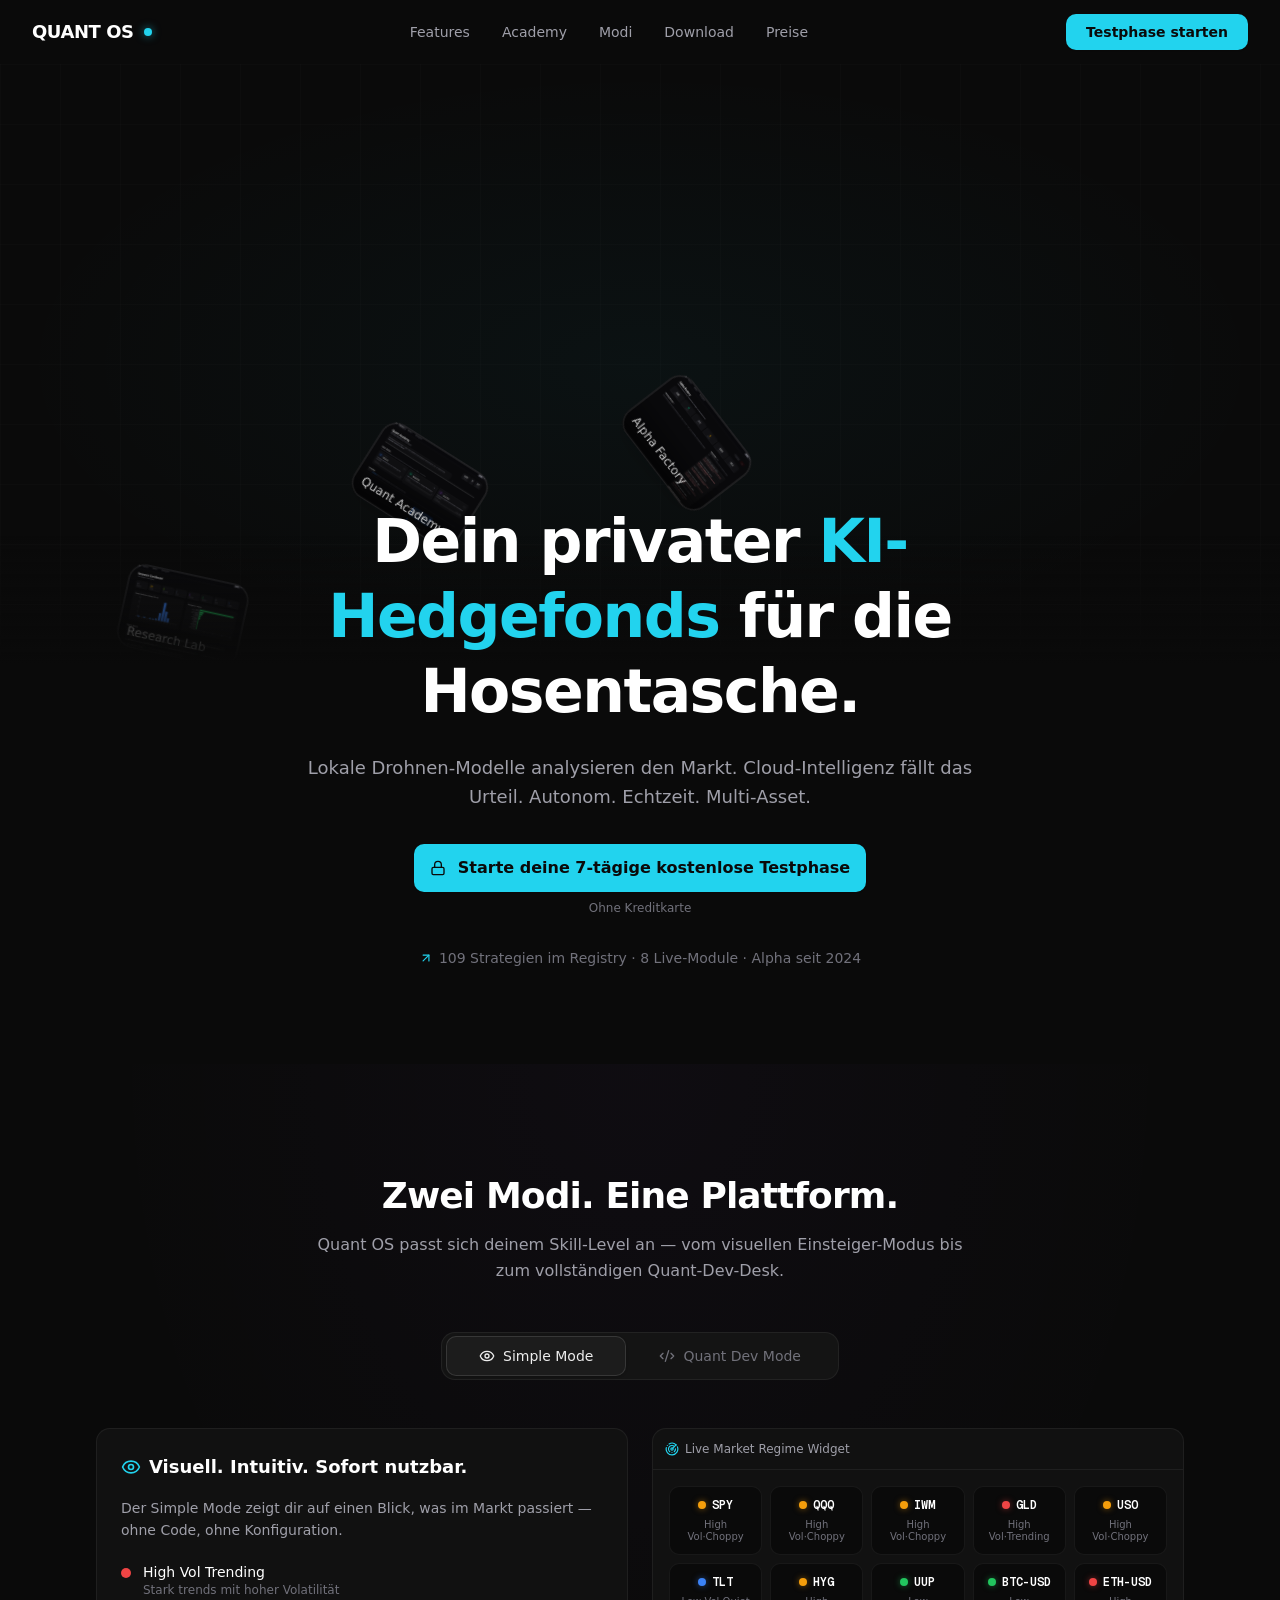
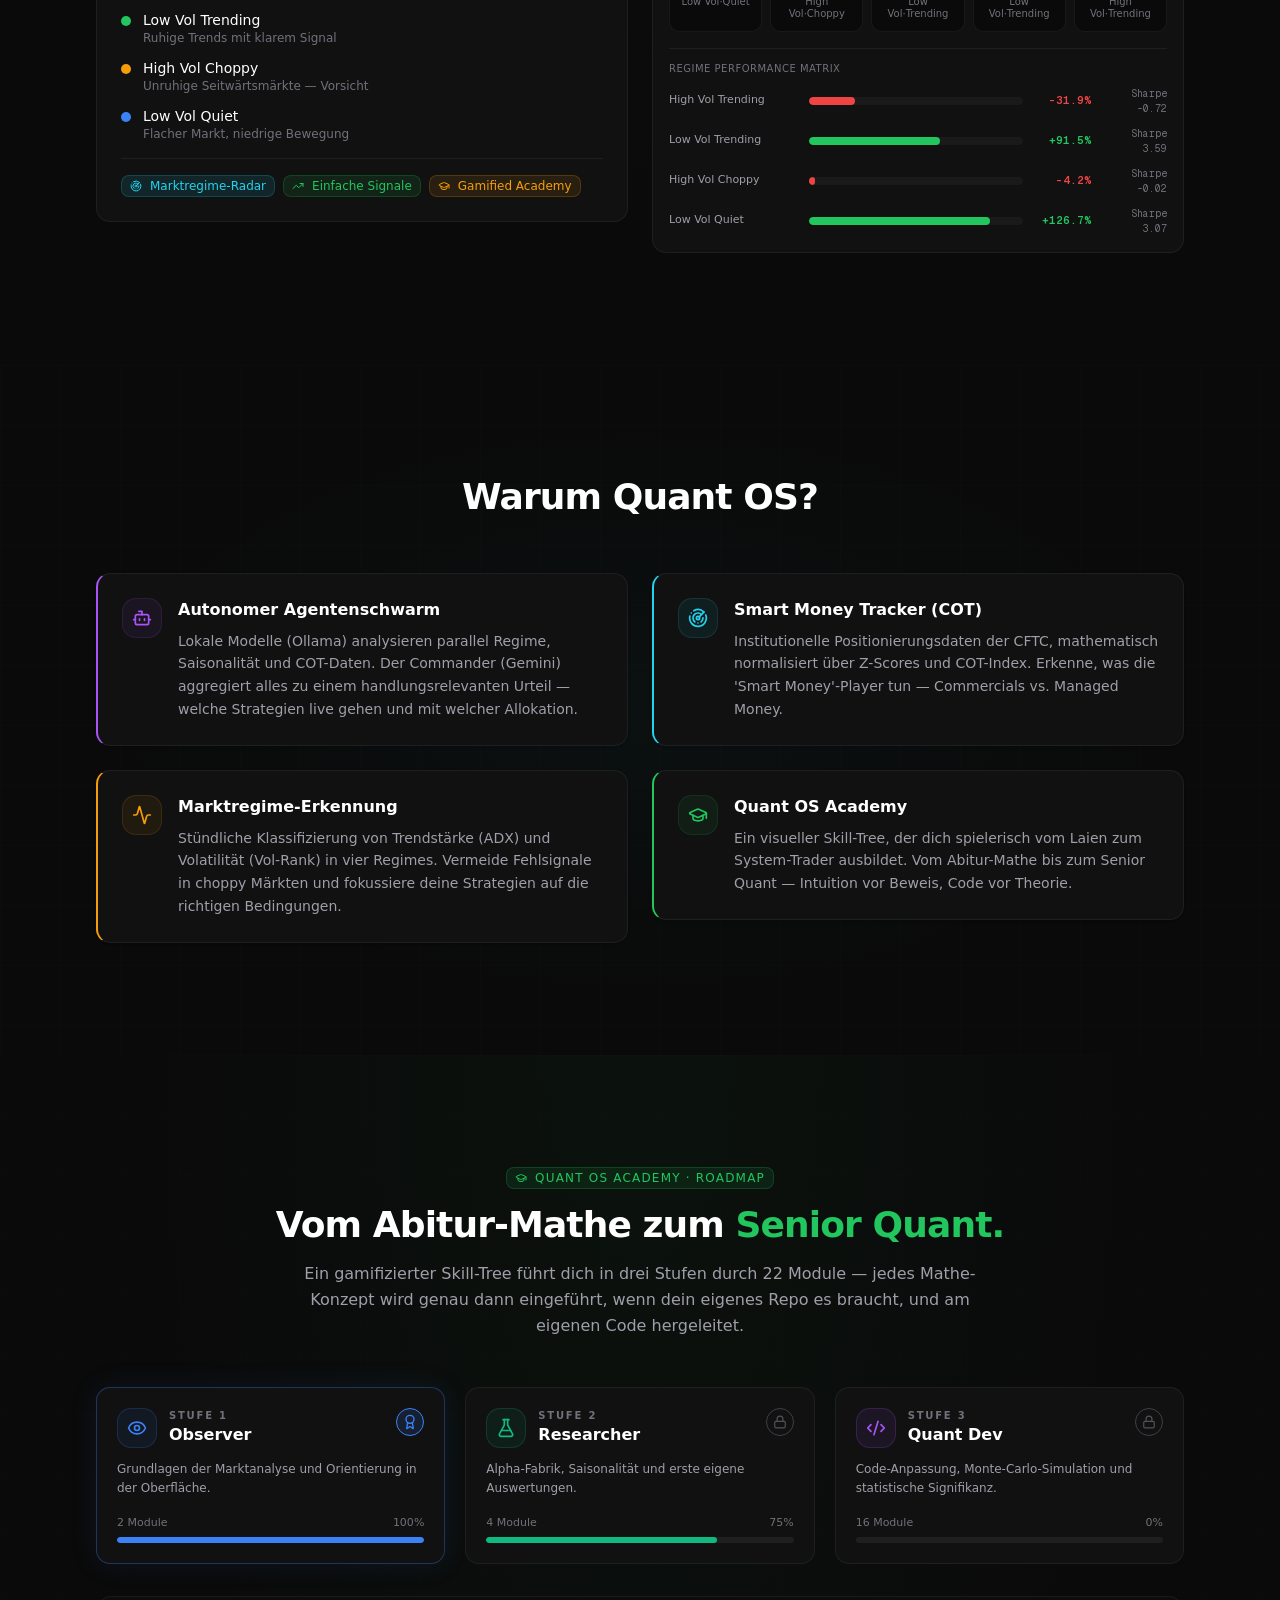
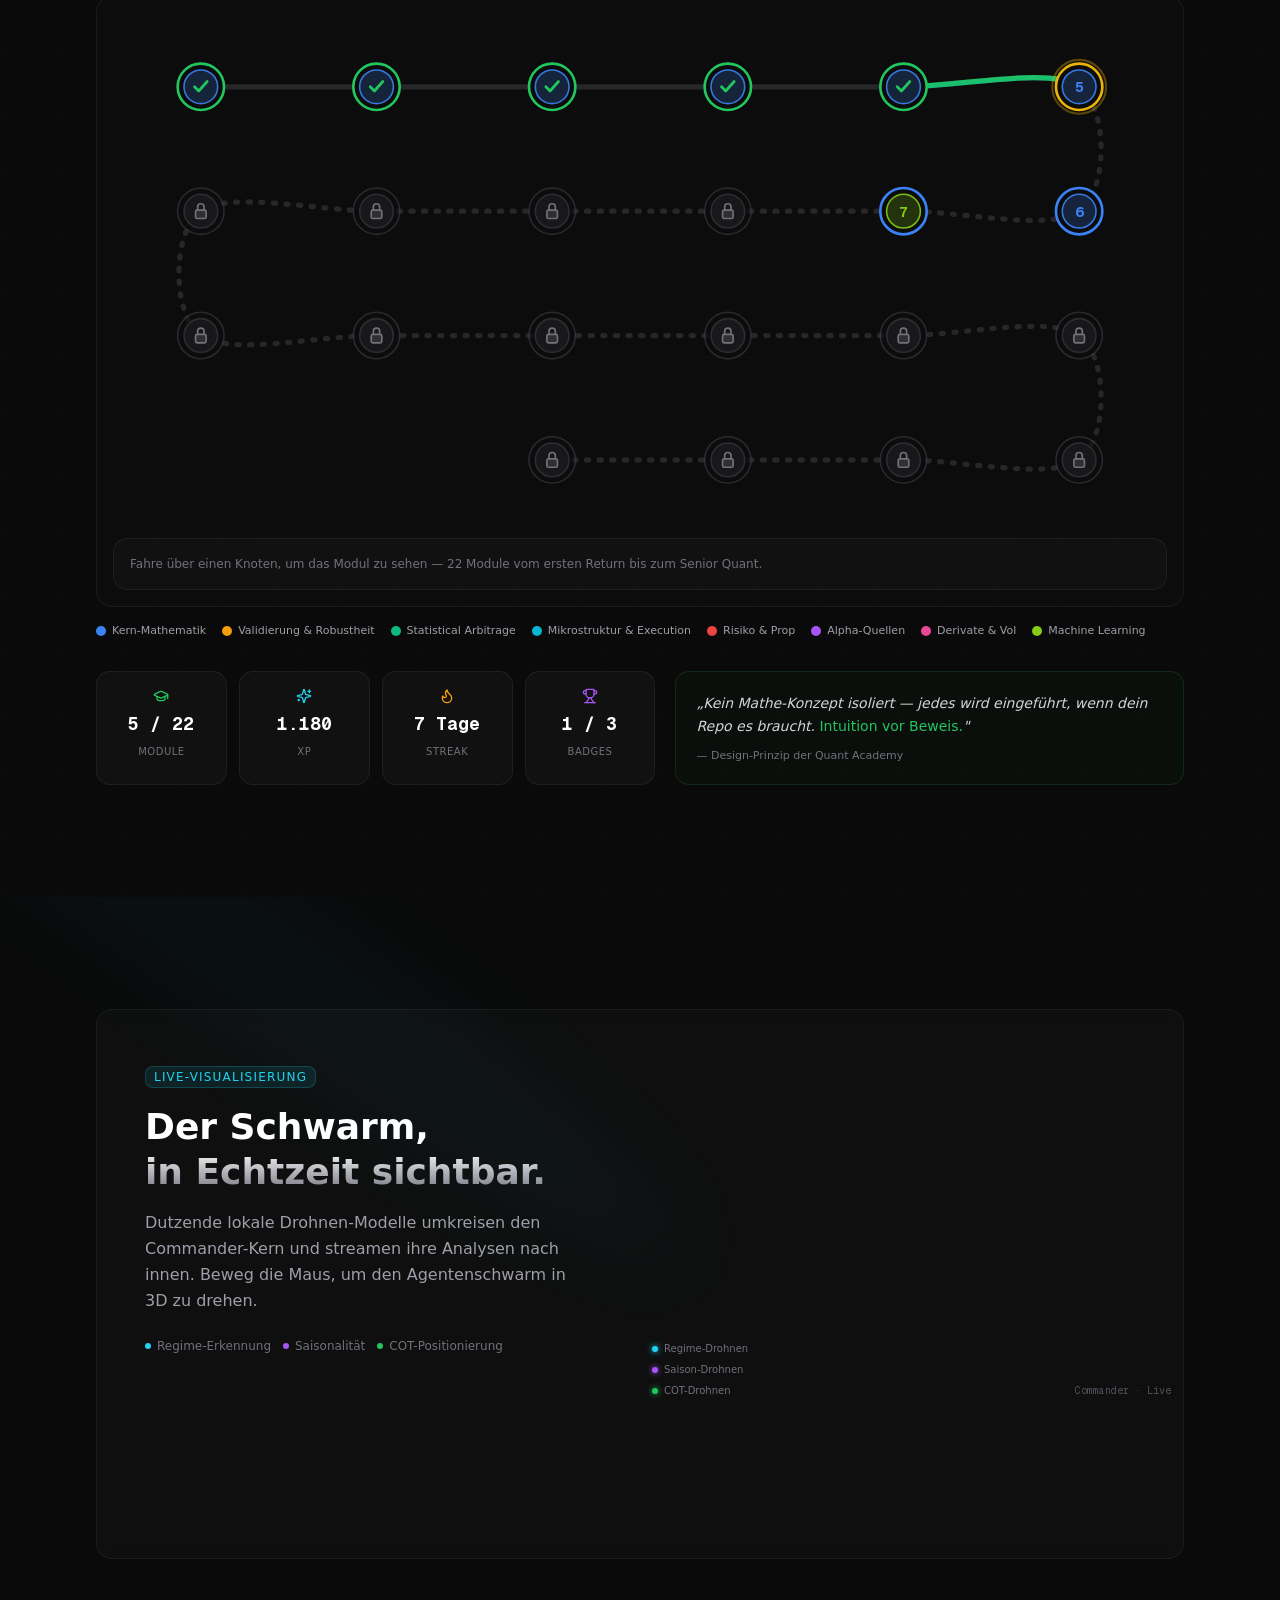
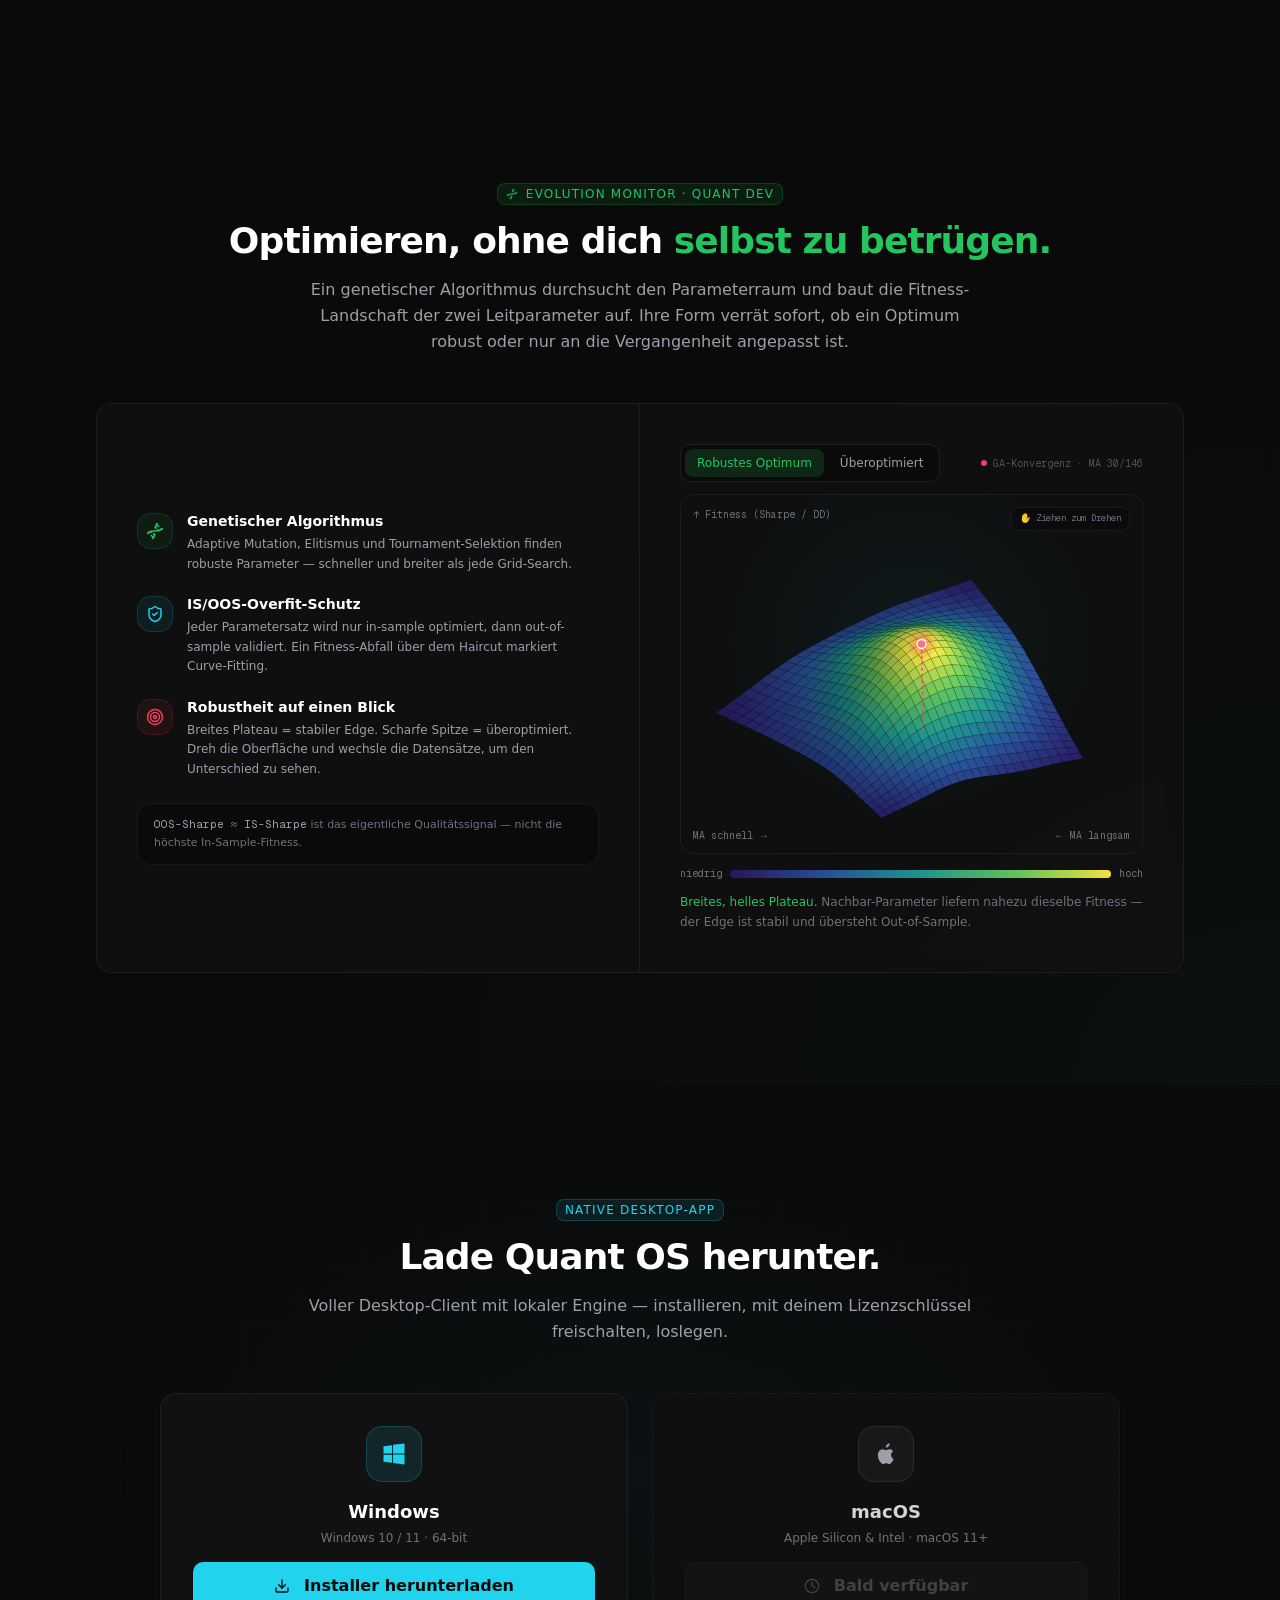
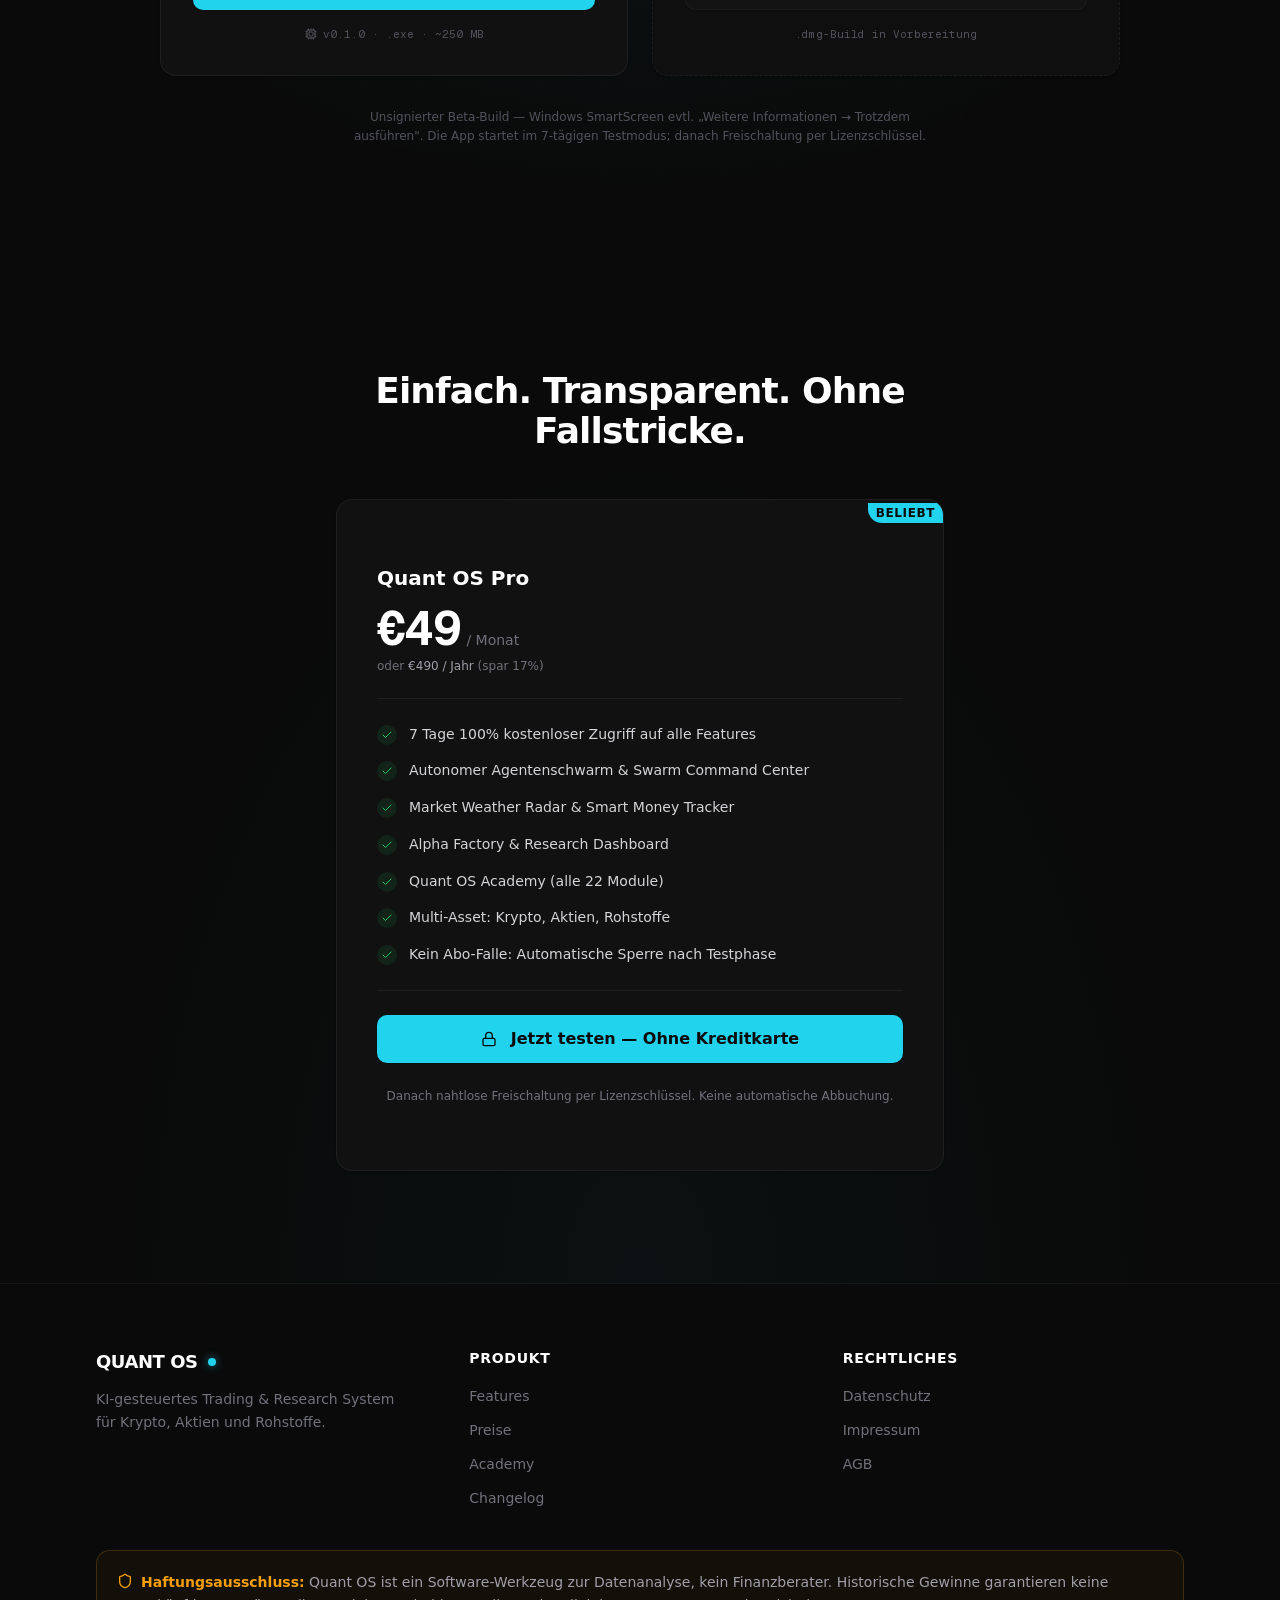
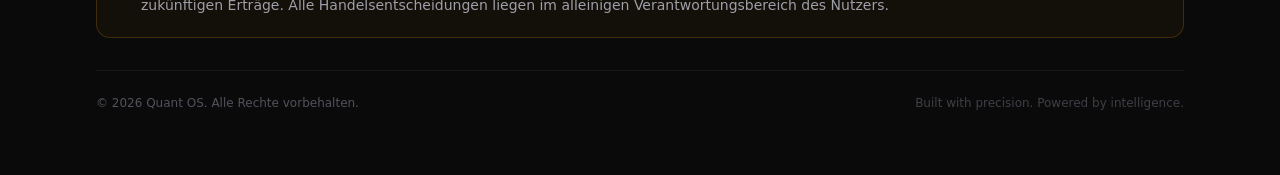
==== commit 7e45e02f: "feat: legal pages (Impressum/Datenschutz/AGB), release download link, trailing slashes" ====
--- a/index.html
+++ b/index.html
@@ -1 +1 @@
-<!DOCTYPE html><!--_uOQc5Quyo3IZ4v5m2wyy--><html lang="de" class="dark"><head><meta charSet="utf-8"/><meta name="viewport" content="width=device-width, initial-scale=1"/><link rel="preload" href="/_next/static/media/797e433ab948586e-s.p.29207c2f.woff2" as="font" crossorigin="" type="font/woff2"/><link rel="preload" href="/_next/static/media/caa3a2e1cccd8315-s.p.3b6cae6d.woff2" as="font" crossorigin="" type="font/woff2"/><link rel="stylesheet" href="/_next/static/chunks/34d933785a17edf3.css" data-precedence="next"/><link rel="stylesheet" href="/_next/static/chunks/ef8863613ea012dc.css" data-precedence="next"/><link rel="preload" as="script" fetchPriority="low" href="/_next/static/chunks/58c60a5fa6b544da.js"/><script src="/_next/static/chunks/771dedee3f5e1621.js" async=""></script><script src="/_next/static/chunks/e461e3027eb348df.js" async=""></script><script src="/_next/static/chunks/turbopack-b702dda9a075337d.js" async=""></script><script src="/_next/static/chunks/2f236954d6a65e12.js" async=""></script><script src="/_next/static/chunks/32ba1546d6d3d32f.js" async=""></script><script src="/_next/static/chunks/1d8b2efeaaf32db6.js" async=""></script><script src="/_next/static/chunks/f39a0a3ffabd1bc7.js" async=""></script><meta name="next-size-adjust" content=""/><title>Quant OS — Dein KI-Hedgefonds für die Hosentasche</title><meta name="description" content="Autonomes, KI-gesteuertes Trading- und Research-System für Krypto, Aktien und Rohstoffe. Lokale Drohnen-Modelle gepaart mit Cloud-Intelligenz."/><meta name="keywords" content="Quant OS,KI Trading,Algorithmic Trading,Crypto,Aktien,Rohstoffe,Machine Learning,Smart Money,COT"/><meta property="og:title" content="Quant OS — Dein KI-Hedgefonds"/><meta property="og:description" content="Autonomes, KI-gesteuertes Trading- und Research-System für Krypto, Aktien und Rohstoffe."/><meta property="og:type" content="website"/><meta name="twitter:card" content="summary"/><meta name="twitter:title" content="Quant OS — Dein KI-Hedgefonds"/><meta name="twitter:description" content="Autonomes, KI-gesteuertes Trading- und Research-System für Krypto, Aktien und Rohstoffe."/><link rel="icon" href="/logo.svg"/><script src="/_next/static/chunks/a6dad97d9634a72d.js" noModule=""></script></head><body class="geist_a71539c9-module__T19VSG__variable geist_mono_8d43a2aa-module__8Li5zG__variable antialiased bg-background text-foreground"><div hidden=""><!--$--><!--/$--></div><div class="bg-[#0a0a0a] min-h-screen text-[#ededed]"><header class="fixed top-0 left-0 right-0 z-50 transition-all duration-300 bg-transparent"><nav class="mx-auto flex h-16 max-w-7xl items-center justify-between px-4 sm:px-6 lg:px-8"><a href="#" class="flex items-center gap-2.5 group"><span class="text-lg font-bold tracking-tight text-white">QUANT OS</span><span class="inline-flex h-2 w-2 rounded-full bg-[#22d3ee] shadow-[0_0_8px_rgba(34,211,238,0.6)]"></span></a><div class="hidden md:flex items-center gap-8"><a href="#features" class="text-sm font-medium text-zinc-400 transition-colors hover:text-white">Features</a><a href="#academy" class="text-sm font-medium text-zinc-400 transition-colors hover:text-white">Academy</a><a href="#modi" class="text-sm font-medium text-zinc-400 transition-colors hover:text-white">Modi</a><a href="#download" class="text-sm font-medium text-zinc-400 transition-colors hover:text-white">Download</a><a href="#preise" class="text-sm font-medium text-zinc-400 transition-colors hover:text-white">Preise</a></div><div class="hidden md:block"><button data-slot="button" class="inline-flex items-center justify-center gap-2 whitespace-nowrap text-sm transition-all disabled:pointer-events-none disabled:opacity-50 [&amp;_svg]:pointer-events-none [&amp;_svg:not([class*=&#x27;size-&#x27;])]:size-4 shrink-0 [&amp;_svg]:shrink-0 outline-none focus-visible:border-ring focus-visible:ring-ring/50 focus-visible:ring-[3px] aria-invalid:ring-destructive/20 dark:aria-invalid:ring-destructive/40 aria-invalid:border-destructive shadow-xs h-9 py-2 has-[&gt;svg]:px-3 bg-[#22d3ee] text-[#0a0a0a] font-semibold hover:bg-[#22d3ee]/90 rounded-lg px-5">Testphase starten</button></div><div class="md:hidden"><button class="p-2 text-zinc-400 hover:text-white transition-colors" aria-label="Menü öffnen" type="button" aria-haspopup="dialog" aria-expanded="false" aria-controls="radix-_R_25brb_" data-state="closed" data-slot="sheet-trigger"><svg xmlns="http://www.w3.org/2000/svg" width="24" height="24" viewBox="0 0 24 24" fill="none" stroke="currentColor" stroke-width="2" stroke-linecap="round" stroke-linejoin="round" class="lucide lucide-menu h-5 w-5" aria-hidden="true"><path d="M4 12h16"></path><path d="M4 18h16"></path><path d="M4 6h16"></path></svg></button></div></nav></header><main><section class="relative min-h-screen flex flex-col pt-16 bg-[#0a0a0a]"><div class="w-full h-[500px] sm:h-[550px] md:h-[600px] relative"><div class="relative w-full h-full bg-[#0a0a0a] overflow-hidden"><div class="absolute inset-0 bg-grid opacity-40"></div><div class="absolute inset-0 bg-[radial-gradient(ellipse_at_center,rgba(34,211,238,0.04)_0%,transparent_70%)]"></div><div class="flex h-full w-full flex-col items-center justify-center"><div class="absolute z-0 flex flex-col items-center justify-center text-center pointer-events-none top-1/2 -translate-y-1/2"><h1 class="text-2xl font-medium tracking-tight text-white/90 md:text-4xl" style="opacity:0;filter:blur(10px);transform:translateY(20px)">Die Zukunft des Tradings.</h1><p class="mt-4 text-xs font-bold tracking-[0.2em] text-cyan-400/70 uppercase" style="opacity:0">Scroll zum Entdecken</p></div><div class="absolute top-[8%] z-10 flex flex-col items-center justify-center text-center pointer-events-none px-4" style="opacity:0;transform:translateY(20px)"><h2 class="text-2xl md:text-4xl font-semibold text-white tracking-tight mb-3">Dein gesamtes Trading-System</h2><p class="text-xs md:text-sm text-zinc-400 max-w-md leading-relaxed">Von der Markterkennung bis zum autogenen Alpha — alles in einer Plattform.</p></div><div class="relative flex items-center justify-center w-full h-full"><div class="cursor-pointer group" style="position:absolute;width:72px;height:50px;transform-style:preserve-3d;perspective:1000px"><div class="relative h-full w-full" style="transform-style:preserve-3d"><div class="absolute inset-0 h-full w-full overflow-hidden rounded-lg shadow-lg" style="backface-visibility:hidden"><img src="/screenshots/radar_full.png" alt="quant-os-0" class="h-full w-full object-cover" loading="lazy"/><div class="absolute inset-0 bg-gradient-to-t from-black/60 via-transparent to-transparent"></div><div class="absolute bottom-1 left-1.5 right-1.5"><p class="text-[7px] font-medium text-white/80 truncate">Market Radar</p></div><div class="absolute inset-0 border border-white/10 rounded-lg transition-colors group-hover:border-cyan-500/30"></div></div><div class="absolute inset-0 h-full w-full overflow-hidden rounded-lg shadow-lg bg-zinc-900/95 flex flex-col items-center justify-center p-2 border border-cyan-500/20" style="backface-visibility:hidden;transform:rotateY(180deg)"><div class="text-center"><p class="text-[6px] font-bold text-cyan-400 uppercase tracking-widest mb-0.5">Quant OS</p><p class="text-[8px] font-medium text-white/90">Market Radar</p></div></div></div></div><div class="cursor-pointer group" style="position:absolute;width:72px;height:50px;transform-style:preserve-3d;perspective:1000px"><div class="relative h-full w-full" style="transform-style:preserve-3d"><div class="absolute inset-0 h-full w-full overflow-hidden rounded-lg shadow-lg" style="backface-visibility:hidden"><img src="/screenshots/pairs.png" alt="quant-os-1" class="h-full w-full object-cover" loading="lazy"/><div class="absolute inset-0 bg-gradient-to-t from-black/60 via-transparent to-transparent"></div><div class="absolute bottom-1 left-1.5 right-1.5"><p class="text-[7px] font-medium text-white/80 truncate">Stat Arbitrage</p></div><div class="absolute inset-0 border border-white/10 rounded-lg transition-colors group-hover:border-cyan-500/30"></div></div><div class="absolute inset-0 h-full w-full overflow-hidden rounded-lg shadow-lg bg-zinc-900/95 flex flex-col items-center justify-center p-2 border border-cyan-500/20" style="backface-visibility:hidden;transform:rotateY(180deg)"><div class="text-center"><p class="text-[6px] font-bold text-cyan-400 uppercase tracking-widest mb-0.5">Quant OS</p><p class="text-[8px] font-medium text-white/90">Stat Arbitrage</p></div></div></div></div><div class="cursor-pointer group" style="position:absolute;width:72px;height:50px;transform-style:preserve-3d;perspective:1000px"><div class="relative h-full w-full" style="transform-style:preserve-3d"><div class="absolute inset-0 h-full w-full overflow-hidden rounded-lg shadow-lg" style="backface-visibility:hidden"><img src="/screenshots/cot.png" alt="quant-os-2" class="h-full w-full object-cover" loading="lazy"/><div class="absolute inset-0 bg-gradient-to-t from-black/60 via-transparent to-transparent"></div><div class="absolute bottom-1 left-1.5 right-1.5"><p class="text-[7px] font-medium text-white/80 truncate">COT Positioning</p></div><div class="absolute inset-0 border border-white/10 rounded-lg transition-colors group-hover:border-cyan-500/30"></div></div><div class="absolute inset-0 h-full w-full overflow-hidden rounded-lg shadow-lg bg-zinc-900/95 flex flex-col items-center justify-center p-2 border border-cyan-500/20" style="backface-visibility:hidden;transform:rotateY(180deg)"><div class="text-center"><p class="text-[6px] font-bold text-cyan-400 uppercase tracking-widest mb-0.5">Quant OS</p><p class="text-[8px] font-medium text-white/90">COT Positioning</p></div></div></div></div><div class="cursor-pointer group" style="position:absolute;width:72px;height:50px;transform-style:preserve-3d;perspective:1000px"><div class="relative h-full w-full" style="transform-style:preserve-3d"><div class="absolute inset-0 h-full w-full overflow-hidden rounded-lg shadow-lg" style="backface-visibility:hidden"><img src="/screenshots/charts.png" alt="quant-os-3" class="h-full w-full object-cover" loading="lazy"/><div class="absolute inset-0 bg-gradient-to-t from-black/60 via-transparent to-transparent"></div><div class="absolute bottom-1 left-1.5 right-1.5"><p class="text-[7px] font-medium text-white/80 truncate">Trading Desk</p></div><div class="absolute inset-0 border border-white/10 rounded-lg transition-colors group-hover:border-cyan-500/30"></div></div><div class="absolute inset-0 h-full w-full overflow-hidden rounded-lg shadow-lg bg-zinc-900/95 flex flex-col items-center justify-center p-2 border border-cyan-500/20" style="backface-visibility:hidden;transform:rotateY(180deg)"><div class="text-center"><p class="text-[6px] font-bold text-cyan-400 uppercase tracking-widest mb-0.5">Quant OS</p><p class="text-[8px] font-medium text-white/90">Trading Desk</p></div></div></div></div><div class="cursor-pointer group" style="position:absolute;width:72px;height:50px;transform-style:preserve-3d;perspective:1000px"><div class="relative h-full w-full" style="transform-style:preserve-3d"><div class="absolute inset-0 h-full w-full overflow-hidden rounded-lg shadow-lg" style="backface-visibility:hidden"><img src="/screenshots/swarm.png" alt="quant-os-4" class="h-full w-full object-cover" loading="lazy"/><div class="absolute inset-0 bg-gradient-to-t from-black/60 via-transparent to-transparent"></div><div class="absolute bottom-1 left-1.5 right-1.5"><p class="text-[7px] font-medium text-white/80 truncate">Swarm Command</p></div><div class="absolute inset-0 border border-white/10 rounded-lg transition-colors group-hover:border-cyan-500/30"></div></div><div class="absolute inset-0 h-full w-full overflow-hidden rounded-lg shadow-lg bg-zinc-900/95 flex flex-col items-center justify-center p-2 border border-cyan-500/20" style="backface-visibility:hidden;transform:rotateY(180deg)"><div class="text-center"><p class="text-[6px] font-bold text-cyan-400 uppercase tracking-widest mb-0.5">Quant OS</p><p class="text-[8px] font-medium text-white/90">Swarm Command</p></div></div></div></div><div class="cursor-pointer group" style="position:absolute;width:72px;height:50px;transform-style:preserve-3d;perspective:1000px"><div class="relative h-full w-full" style="transform-style:preserve-3d"><div class="absolute inset-0 h-full w-full overflow-hidden rounded-lg shadow-lg" style="backface-visibility:hidden"><img src="/screenshots/dashboard.png" alt="quant-os-5" class="h-full w-full object-cover" loading="lazy"/><div class="absolute inset-0 bg-gradient-to-t from-black/60 via-transparent to-transparent"></div><div class="absolute bottom-1 left-1.5 right-1.5"><p class="text-[7px] font-medium text-white/80 truncate">Research Lab</p></div><div class="absolute inset-0 border border-white/10 rounded-lg transition-colors group-hover:border-cyan-500/30"></div></div><div class="absolute inset-0 h-full w-full overflow-hidden rounded-lg shadow-lg bg-zinc-900/95 flex flex-col items-center justify-center p-2 border border-cyan-500/20" style="backface-visibility:hidden;transform:rotateY(180deg)"><div class="text-center"><p class="text-[6px] font-bold text-cyan-400 uppercase tracking-widest mb-0.5">Quant OS</p><p class="text-[8px] font-medium text-white/90">Research Lab</p></div></div></div></div><div class="cursor-pointer group" style="position:absolute;width:72px;height:50px;transform-style:preserve-3d;perspective:1000px"><div class="relative h-full w-full" style="transform-style:preserve-3d"><div class="absolute inset-0 h-full w-full overflow-hidden rounded-lg shadow-lg" style="backface-visibility:hidden"><img src="/screenshots/academy.png" alt="quant-os-6" class="h-full w-full object-cover" loading="lazy"/><div class="absolute inset-0 bg-gradient-to-t from-black/60 via-transparent to-transparent"></div><div class="absolute bottom-1 left-1.5 right-1.5"><p class="text-[7px] font-medium text-white/80 truncate">Quant Academy</p></div><div class="absolute inset-0 border border-white/10 rounded-lg transition-colors group-hover:border-cyan-500/30"></div></div><div class="absolute inset-0 h-full w-full overflow-hidden rounded-lg shadow-lg bg-zinc-900/95 flex flex-col items-center justify-center p-2 border border-cyan-500/20" style="backface-visibility:hidden;transform:rotateY(180deg)"><div class="text-center"><p class="text-[6px] font-bold text-cyan-400 uppercase tracking-widest mb-0.5">Quant OS</p><p class="text-[8px] font-medium text-white/90">Quant Academy</p></div></div></div></div><div class="cursor-pointer group" style="position:absolute;width:72px;height:50px;transform-style:preserve-3d;perspective:1000px"><div class="relative h-full w-full" style="transform-style:preserve-3d"><div class="absolute inset-0 h-full w-full overflow-hidden rounded-lg shadow-lg" style="backface-visibility:hidden"><img src="/screenshots/factory.png" alt="quant-os-7" class="h-full w-full object-cover" loading="lazy"/><div class="absolute inset-0 bg-gradient-to-t from-black/60 via-transparent to-transparent"></div><div class="absolute bottom-1 left-1.5 right-1.5"><p class="text-[7px] font-medium text-white/80 truncate">Alpha Factory</p></div><div class="absolute inset-0 border border-white/10 rounded-lg transition-colors group-hover:border-cyan-500/30"></div></div><div class="absolute inset-0 h-full w-full overflow-hidden rounded-lg shadow-lg bg-zinc-900/95 flex flex-col items-center justify-center p-2 border border-cyan-500/20" style="backface-visibility:hidden;transform:rotateY(180deg)"><div class="text-center"><p class="text-[6px] font-bold text-cyan-400 uppercase tracking-widest mb-0.5">Quant OS</p><p class="text-[8px] font-medium text-white/90">Alpha Factory</p></div></div></div></div></div></div><div class="absolute bottom-0 left-0 right-0 h-32 bg-gradient-to-t from-[#0a0a0a] to-transparent pointer-events-none z-20"></div></div></div><div class="relative z-30 -mt-32 sm:-mt-36 md:-mt-40 px-4 sm:px-6 lg:px-8 pb-16 sm:pb-24"><div class="mx-auto max-w-4xl text-center flex flex-col items-center gap-6"><h1 class="text-3xl sm:text-4xl md:text-5xl lg:text-6xl font-bold leading-tight tracking-tight text-white">Dein privater<!-- --> <span class="text-[#22d3ee]">KI-Hedgefonds</span> <!-- -->für die Hosentasche.</h1><p class="text-sm sm:text-base md:text-lg text-zinc-400 max-w-2xl leading-relaxed">Lokale Drohnen-Modelle analysieren den Markt. Cloud-Intelligenz fällt das Urteil. Autonom. Echtzeit. Multi-Asset.</p><div class="flex flex-col items-center gap-2 mt-2"><button data-slot="button" class="inline-flex items-center justify-center gap-2 whitespace-nowrap transition-all disabled:pointer-events-none disabled:opacity-50 [&amp;_svg]:pointer-events-none [&amp;_svg:not([class*=&#x27;size-&#x27;])]:size-4 shrink-0 [&amp;_svg]:shrink-0 outline-none focus-visible:border-ring focus-visible:ring-ring/50 focus-visible:ring-[3px] aria-invalid:ring-destructive/20 dark:aria-invalid:ring-destructive/40 aria-invalid:border-destructive shadow-xs has-[&gt;svg]:px-4 bg-[#22d3ee] text-[#0a0a0a] font-semibold hover:bg-[#22d3ee]/90 rounded-lg px-8 h-12 text-base"><svg xmlns="http://www.w3.org/2000/svg" width="24" height="24" viewBox="0 0 24 24" fill="none" stroke="currentColor" stroke-width="2" stroke-linecap="round" stroke-linejoin="round" class="lucide lucide-lock h-4 w-4 mr-1" aria-hidden="true"><rect width="18" height="11" x="3" y="11" rx="2" ry="2"></rect><path d="M7 11V7a5 5 0 0 1 10 0v4"></path></svg>Starte deine 7-tägige kostenlose Testphase</button><span class="text-xs text-zinc-500">Ohne Kreditkarte</span></div><p class="text-xs sm:text-sm text-zinc-500 font-medium flex items-center gap-1.5 mt-2"><svg xmlns="http://www.w3.org/2000/svg" width="24" height="24" viewBox="0 0 24 24" fill="none" stroke="currentColor" stroke-width="2" stroke-linecap="round" stroke-linejoin="round" class="lucide lucide-arrow-up-right h-3.5 w-3.5 text-[#22d3ee]" aria-hidden="true"><path d="M7 7h10v10"></path><path d="M7 17 17 7"></path></svg>109 Strategien im Registry · 8 Live-Module · Alpha seit 2024</p></div></div><div class="absolute bottom-0 left-0 right-0 h-48 bg-gradient-to-t from-[#0a0a0a] to-transparent pointer-events-none z-20"></div></section><section id="modi" class="relative py-20 sm:py-28 bg-[#0a0a0a]"><div class="absolute inset-0 bg-[radial-gradient(ellipse_at_top,rgba(168,85,247,0.03)_0%,transparent_60%)] pointer-events-none"></div><div class="relative mx-auto max-w-6xl px-4 sm:px-6 lg:px-8"><div class="text-center mb-12" style="opacity:0;transform:translateY(30px)"><h2 class="text-2xl sm:text-3xl md:text-4xl font-bold text-white tracking-tight">Zwei Modi. Eine Plattform.</h2><p class="mt-4 text-sm sm:text-base text-zinc-400 max-w-2xl mx-auto leading-relaxed">Quant OS passt sich deinem Skill-Level an — vom visuellen Einsteiger-Modus bis zum vollständigen Quant-Dev-Desk.</p></div><div class="" style="opacity:0;transform:translateY(30px)"><div dir="ltr" data-orientation="horizontal" data-slot="tabs" class="flex flex-col gap-2 w-full"><div class="flex justify-center mb-10"><div role="tablist" aria-orientation="horizontal" data-slot="tabs-list" class="text-muted-foreground inline-flex w-fit items-center justify-center bg-[#141414] border border-white/[0.06] rounded-xl p-1 h-12" tabindex="-1" data-orientation="horizontal" style="outline:none"><button type="button" role="tab" aria-selected="true" aria-controls="radix-_R_ah9brb_-content-simple" data-state="active" id="radix-_R_ah9brb_-trigger-simple" data-slot="tabs-trigger" class="dark:data-[state=active]:text-foreground focus-visible:border-ring focus-visible:ring-ring/50 focus-visible:outline-ring dark:data-[state=active]:border-input dark:data-[state=active]:bg-input/30 dark:text-muted-foreground inline-flex flex-1 items-center justify-center border border-transparent py-1 whitespace-nowrap focus-visible:ring-[3px] focus-visible:outline-1 disabled:pointer-events-none disabled:opacity-50 data-[state=active]:shadow-sm [&amp;_svg]:pointer-events-none [&amp;_svg]:shrink-0 [&amp;_svg:not([class*=&#x27;size-&#x27;])]:size-4 rounded-lg px-5 sm:px-8 h-10 text-sm font-medium data-[state=active]:bg-[#22d3ee]/15 data-[state=active]:text-[#22d3ee] text-zinc-400 transition-all gap-2" tabindex="-1" data-orientation="horizontal" data-radix-collection-item=""><svg xmlns="http://www.w3.org/2000/svg" width="24" height="24" viewBox="0 0 24 24" fill="none" stroke="currentColor" stroke-width="2" stroke-linecap="round" stroke-linejoin="round" class="lucide lucide-eye h-4 w-4" aria-hidden="true"><path d="M2.062 12.348a1 1 0 0 1 0-.696 10.75 10.75 0 0 1 19.876 0 1 1 0 0 1 0 .696 10.75 10.75 0 0 1-19.876 0"></path><circle cx="12" cy="12" r="3"></circle></svg>Simple Mode</button><button type="button" role="tab" aria-selected="false" aria-controls="radix-_R_ah9brb_-content-pro" data-state="inactive" id="radix-_R_ah9brb_-trigger-pro" data-slot="tabs-trigger" class="dark:data-[state=active]:text-foreground focus-visible:border-ring focus-visible:ring-ring/50 focus-visible:outline-ring dark:data-[state=active]:border-input dark:data-[state=active]:bg-input/30 dark:text-muted-foreground inline-flex flex-1 items-center justify-center border border-transparent py-1 whitespace-nowrap focus-visible:ring-[3px] focus-visible:outline-1 disabled:pointer-events-none disabled:opacity-50 data-[state=active]:shadow-sm [&amp;_svg]:pointer-events-none [&amp;_svg]:shrink-0 [&amp;_svg:not([class*=&#x27;size-&#x27;])]:size-4 rounded-lg px-5 sm:px-8 h-10 text-sm font-medium data-[state=active]:bg-[#a855f7]/15 data-[state=active]:text-[#a855f7] text-zinc-400 transition-all gap-2" tabindex="-1" data-orientation="horizontal" data-radix-collection-item=""><svg xmlns="http://www.w3.org/2000/svg" width="24" height="24" viewBox="0 0 24 24" fill="none" stroke="currentColor" stroke-width="2" stroke-linecap="round" stroke-linejoin="round" class="lucide lucide-code-xml h-4 w-4" aria-hidden="true"><path d="m18 16 4-4-4-4"></path><path d="m6 8-4 4 4 4"></path><path d="m14.5 4-5 16"></path></svg>Quant Dev Mode</button></div></div><div data-state="active" data-orientation="horizontal" role="tabpanel" aria-labelledby="radix-_R_ah9brb_-trigger-simple" id="radix-_R_ah9brb_-content-simple" tabindex="0" data-slot="tabs-content" class="flex-1 outline-none" style="animation-duration:0s"><div class="grid grid-cols-1 lg:grid-cols-2 gap-6" style="opacity:0;transform:translateY(16px)"><div class="flex flex-col gap-5"><div class="rounded-xl border border-white/[0.06] bg-[#111111] p-5 sm:p-6 flex flex-col gap-4"><h3 class="text-lg font-semibold text-white flex items-center gap-2"><svg xmlns="http://www.w3.org/2000/svg" width="24" height="24" viewBox="0 0 24 24" fill="none" stroke="currentColor" stroke-width="2" stroke-linecap="round" stroke-linejoin="round" class="lucide lucide-eye h-5 w-5 text-[#22d3ee]" aria-hidden="true"><path d="M2.062 12.348a1 1 0 0 1 0-.696 10.75 10.75 0 0 1 19.876 0 1 1 0 0 1 0 .696 10.75 10.75 0 0 1-19.876 0"></path><circle cx="12" cy="12" r="3"></circle></svg>Visuell. Intuitiv. Sofort nutzbar.</h3><p class="text-sm text-zinc-400 leading-relaxed">Der Simple Mode zeigt dir auf einen Blick, was im Markt passiert — ohne Code, ohne Konfiguration.</p><ul class="space-y-3 mt-1"><li class="flex items-start gap-3"><span class="mt-1.5 h-2.5 w-2.5 rounded-full shrink-0" style="background-color:#ef4444"></span><div><p class="text-sm font-medium text-white">High Vol Trending</p><p class="text-xs text-zinc-500">Stark trends mit hoher Volatilität</p></div></li><li class="flex items-start gap-3"><span class="mt-1.5 h-2.5 w-2.5 rounded-full shrink-0" style="background-color:#22c55e"></span><div><p class="text-sm font-medium text-white">Low Vol Trending</p><p class="text-xs text-zinc-500">Ruhige Trends mit klarem Signal</p></div></li><li class="flex items-start gap-3"><span class="mt-1.5 h-2.5 w-2.5 rounded-full shrink-0" style="background-color:#f59e0b"></span><div><p class="text-sm font-medium text-white">High Vol Choppy</p><p class="text-xs text-zinc-500">Unruhige Seitwärtsmärkte — Vorsicht</p></div></li><li class="flex items-start gap-3"><span class="mt-1.5 h-2.5 w-2.5 rounded-full shrink-0" style="background-color:#3b82f6"></span><div><p class="text-sm font-medium text-white">Low Vol Quiet</p><p class="text-xs text-zinc-500">Flacher Markt, niedrige Bewegung</p></div></li></ul><div data-orientation="horizontal" role="none" data-slot="separator" class="shrink-0 data-[orientation=horizontal]:h-px data-[orientation=horizontal]:w-full data-[orientation=vertical]:h-full data-[orientation=vertical]:w-px bg-white/[0.06]"></div><div class="flex flex-wrap gap-2"><span data-slot="badge" class="inline-flex items-center justify-center rounded-md border px-2 py-0.5 text-xs font-medium w-fit whitespace-nowrap shrink-0 [&amp;&gt;svg]:size-3 gap-1 [&amp;&gt;svg]:pointer-events-none focus-visible:border-ring focus-visible:ring-ring/50 focus-visible:ring-[3px] aria-invalid:ring-destructive/20 dark:aria-invalid:ring-destructive/40 aria-invalid:border-destructive transition-[color,box-shadow] overflow-hidden [a&amp;]:hover:bg-primary/90 bg-[#22d3ee]/10 text-[#22d3ee] border-[#22d3ee]/20 hover:bg-[#22d3ee]/20"><svg xmlns="http://www.w3.org/2000/svg" width="24" height="24" viewBox="0 0 24 24" fill="none" stroke="currentColor" stroke-width="2" stroke-linecap="round" stroke-linejoin="round" class="lucide lucide-radar h-3 w-3 mr-1" aria-hidden="true"><path d="M19.07 4.93A10 10 0 0 0 6.99 3.34"></path><path d="M4 6h.01"></path><path d="M2.29 9.62A10 10 0 1 0 21.31 8.35"></path><path d="M16.24 7.76A6 6 0 1 0 8.23 16.67"></path><path d="M12 18h.01"></path><path d="M17.99 11.66A6 6 0 0 1 15.77 16.67"></path><circle cx="12" cy="12" r="2"></circle><path d="m13.41 10.59 5.66-5.66"></path></svg>Marktregime-Radar</span><span data-slot="badge" class="inline-flex items-center justify-center rounded-md border px-2 py-0.5 text-xs font-medium w-fit whitespace-nowrap shrink-0 [&amp;&gt;svg]:size-3 gap-1 [&amp;&gt;svg]:pointer-events-none focus-visible:border-ring focus-visible:ring-ring/50 focus-visible:ring-[3px] aria-invalid:ring-destructive/20 dark:aria-invalid:ring-destructive/40 aria-invalid:border-destructive transition-[color,box-shadow] overflow-hidden [a&amp;]:hover:bg-primary/90 bg-[#22c55e]/10 text-[#22c55e] border-[#22c55e]/20 hover:bg-[#22c55e]/20"><svg xmlns="http://www.w3.org/2000/svg" width="24" height="24" viewBox="0 0 24 24" fill="none" stroke="currentColor" stroke-width="2" stroke-linecap="round" stroke-linejoin="round" class="lucide lucide-trending-up h-3 w-3 mr-1" aria-hidden="true"><path d="M16 7h6v6"></path><path d="m22 7-8.5 8.5-5-5L2 17"></path></svg>Einfache Signale</span><span data-slot="badge" class="inline-flex items-center justify-center rounded-md border px-2 py-0.5 text-xs font-medium w-fit whitespace-nowrap shrink-0 [&amp;&gt;svg]:size-3 gap-1 [&amp;&gt;svg]:pointer-events-none focus-visible:border-ring focus-visible:ring-ring/50 focus-visible:ring-[3px] aria-invalid:ring-destructive/20 dark:aria-invalid:ring-destructive/40 aria-invalid:border-destructive transition-[color,box-shadow] overflow-hidden [a&amp;]:hover:bg-primary/90 bg-[#f59e0b]/10 text-[#f59e0b] border-[#f59e0b]/20 hover:bg-[#f59e0b]/20"><svg xmlns="http://www.w3.org/2000/svg" width="24" height="24" viewBox="0 0 24 24" fill="none" stroke="currentColor" stroke-width="2" stroke-linecap="round" stroke-linejoin="round" class="lucide lucide-graduation-cap h-3 w-3 mr-1" aria-hidden="true"><path d="M21.42 10.922a1 1 0 0 0-.019-1.838L12.83 5.18a2 2 0 0 0-1.66 0L2.6 9.08a1 1 0 0 0 0 1.832l8.57 3.908a2 2 0 0 0 1.66 0z"></path><path d="M22 10v6"></path><path d="M6 12.5V16a6 3 0 0 0 12 0v-3.5"></path></svg>Gamified Academy</span></div></div></div><div class="flex flex-col gap-4"><div class="rounded-xl border border-white/[0.06] bg-[#111111] overflow-hidden"><div class="p-3 border-b border-white/[0.06]"><p class="text-xs font-medium text-zinc-400 flex items-center gap-1.5"><svg xmlns="http://www.w3.org/2000/svg" width="24" height="24" viewBox="0 0 24 24" fill="none" stroke="currentColor" stroke-width="2" stroke-linecap="round" stroke-linejoin="round" class="lucide lucide-radar h-3.5 w-3.5 text-[#22d3ee]" aria-hidden="true"><path d="M19.07 4.93A10 10 0 0 0 6.99 3.34"></path><path d="M4 6h.01"></path><path d="M2.29 9.62A10 10 0 1 0 21.31 8.35"></path><path d="M16.24 7.76A6 6 0 1 0 8.23 16.67"></path><path d="M12 18h.01"></path><path d="M17.99 11.66A6 6 0 0 1 15.77 16.67"></path><circle cx="12" cy="12" r="2"></circle><path d="m13.41 10.59 5.66-5.66"></path></svg>Live Market Regime Widget</p></div><div class="p-4"><div class="grid grid-cols-2 sm:grid-cols-5 gap-2 mb-4"><div class="rounded-lg border border-white/[0.06] bg-[#0a0a0a] p-2.5 flex flex-col items-center gap-1.5" style="opacity:0;transform:scale(0.9)"><div class="flex items-center gap-1.5"><span class="h-2 w-2 rounded-full" style="background-color:#f59e0b;box-shadow:0 0 6px #f59e0b80"></span><span class="text-xs font-mono font-semibold text-white">SPY</span></div><span class="text-[10px] text-zinc-500 text-center leading-tight">High Vol·Choppy</span></div><div class="rounded-lg border border-white/[0.06] bg-[#0a0a0a] p-2.5 flex flex-col items-center gap-1.5" style="opacity:0;transform:scale(0.9)"><div class="flex items-center gap-1.5"><span class="h-2 w-2 rounded-full" style="background-color:#f59e0b;box-shadow:0 0 6px #f59e0b80"></span><span class="text-xs font-mono font-semibold text-white">QQQ</span></div><span class="text-[10px] text-zinc-500 text-center leading-tight">High Vol·Choppy</span></div><div class="rounded-lg border border-white/[0.06] bg-[#0a0a0a] p-2.5 flex flex-col items-center gap-1.5" style="opacity:0;transform:scale(0.9)"><div class="flex items-center gap-1.5"><span class="h-2 w-2 rounded-full" style="background-color:#f59e0b;box-shadow:0 0 6px #f59e0b80"></span><span class="text-xs font-mono font-semibold text-white">IWM</span></div><span class="text-[10px] text-zinc-500 text-center leading-tight">High Vol·Choppy</span></div><div class="rounded-lg border border-white/[0.06] bg-[#0a0a0a] p-2.5 flex flex-col items-center gap-1.5" style="opacity:0;transform:scale(0.9)"><div class="flex items-center gap-1.5"><span class="h-2 w-2 rounded-full" style="background-color:#ef4444;box-shadow:0 0 6px #ef444480"></span><span class="text-xs font-mono font-semibold text-white">GLD</span></div><span class="text-[10px] text-zinc-500 text-center leading-tight">High Vol·Trending</span></div><div class="rounded-lg border border-white/[0.06] bg-[#0a0a0a] p-2.5 flex flex-col items-center gap-1.5" style="opacity:0;transform:scale(0.9)"><div class="flex items-center gap-1.5"><span class="h-2 w-2 rounded-full" style="background-color:#f59e0b;box-shadow:0 0 6px #f59e0b80"></span><span class="text-xs font-mono font-semibold text-white">USO</span></div><span class="text-[10px] text-zinc-500 text-center leading-tight">High Vol·Choppy</span></div><div class="rounded-lg border border-white/[0.06] bg-[#0a0a0a] p-2.5 flex flex-col items-center gap-1.5" style="opacity:0;transform:scale(0.9)"><div class="flex items-center gap-1.5"><span class="h-2 w-2 rounded-full" style="background-color:#3b82f6;box-shadow:0 0 6px #3b82f680"></span><span class="text-xs font-mono font-semibold text-white">TLT</span></div><span class="text-[10px] text-zinc-500 text-center leading-tight">Low Vol·Quiet</span></div><div class="rounded-lg border border-white/[0.06] bg-[#0a0a0a] p-2.5 flex flex-col items-center gap-1.5" style="opacity:0;transform:scale(0.9)"><div class="flex items-center gap-1.5"><span class="h-2 w-2 rounded-full" style="background-color:#f59e0b;box-shadow:0 0 6px #f59e0b80"></span><span class="text-xs font-mono font-semibold text-white">HYG</span></div><span class="text-[10px] text-zinc-500 text-center leading-tight">High Vol·Choppy</span></div><div class="rounded-lg border border-white/[0.06] bg-[#0a0a0a] p-2.5 flex flex-col items-center gap-1.5" style="opacity:0;transform:scale(0.9)"><div class="flex items-center gap-1.5"><span class="h-2 w-2 rounded-full" style="background-color:#22c55e;box-shadow:0 0 6px #22c55e80"></span><span class="text-xs font-mono font-semibold text-white">UUP</span></div><span class="text-[10px] text-zinc-500 text-center leading-tight">Low Vol·Trending</span></div><div class="rounded-lg border border-white/[0.06] bg-[#0a0a0a] p-2.5 flex flex-col items-center gap-1.5" style="opacity:0;transform:scale(0.9)"><div class="flex items-center gap-1.5"><span class="h-2 w-2 rounded-full" style="background-color:#22c55e;box-shadow:0 0 6px #22c55e80"></span><span class="text-xs font-mono font-semibold text-white">BTC-USD</span></div><span class="text-[10px] text-zinc-500 text-center leading-tight">Low Vol·Trending</span></div><div class="rounded-lg border border-white/[0.06] bg-[#0a0a0a] p-2.5 flex flex-col items-center gap-1.5" style="opacity:0;transform:scale(0.9)"><div class="flex items-center gap-1.5"><span class="h-2 w-2 rounded-full" style="background-color:#ef4444;box-shadow:0 0 6px #ef444480"></span><span class="text-xs font-mono font-semibold text-white">ETH-USD</span></div><span class="text-[10px] text-zinc-500 text-center leading-tight">High Vol·Trending</span></div></div><div data-orientation="horizontal" role="none" data-slot="separator" class="shrink-0 data-[orientation=horizontal]:h-px data-[orientation=horizontal]:w-full data-[orientation=vertical]:h-full data-[orientation=vertical]:w-px bg-white/[0.06] my-3"></div><div><p class="text-[10px] uppercase tracking-wider text-zinc-500 font-medium mb-2.5">Regime Performance Matrix</p><div class="space-y-2.5"><div class="flex items-center gap-3"><span class="text-[11px] text-zinc-400 w-28 sm:w-32 shrink-0 truncate">High Vol Trending</span><div class="flex-1 h-2 rounded-full bg-white/[0.04] overflow-hidden"><div class="h-full rounded-full" style="background-color:#ef4444;width:0px"></div></div><span class="text-[11px] font-mono font-semibold w-14 text-right shrink-0" style="color:#ef4444">-31.9<!-- -->%</span><span class="text-[10px] text-zinc-500 font-mono w-16 text-right shrink-0 hidden sm:block">Sharpe <!-- -->-0.72</span></div><div class="flex items-center gap-3"><span class="text-[11px] text-zinc-400 w-28 sm:w-32 shrink-0 truncate">Low Vol Trending</span><div class="flex-1 h-2 rounded-full bg-white/[0.04] overflow-hidden"><div class="h-full rounded-full" style="background-color:#22c55e;width:0px"></div></div><span class="text-[11px] font-mono font-semibold w-14 text-right shrink-0" style="color:#22c55e">+<!-- -->91.5<!-- -->%</span><span class="text-[10px] text-zinc-500 font-mono w-16 text-right shrink-0 hidden sm:block">Sharpe <!-- -->3.59</span></div><div class="flex items-center gap-3"><span class="text-[11px] text-zinc-400 w-28 sm:w-32 shrink-0 truncate">High Vol Choppy</span><div class="flex-1 h-2 rounded-full bg-white/[0.04] overflow-hidden"><div class="h-full rounded-full" style="background-color:#ef4444;width:0px"></div></div><span class="text-[11px] font-mono font-semibold w-14 text-right shrink-0" style="color:#ef4444">-4.2<!-- -->%</span><span class="text-[10px] text-zinc-500 font-mono w-16 text-right shrink-0 hidden sm:block">Sharpe <!-- -->-0.02</span></div><div class="flex items-center gap-3"><span class="text-[11px] text-zinc-400 w-28 sm:w-32 shrink-0 truncate">Low Vol Quiet</span><div class="flex-1 h-2 rounded-full bg-white/[0.04] overflow-hidden"><div class="h-full rounded-full" style="background-color:#22c55e;width:0px"></div></div><span class="text-[11px] font-mono font-semibold w-14 text-right shrink-0" style="color:#22c55e">+<!-- -->126.7<!-- -->%</span><span class="text-[10px] text-zinc-500 font-mono w-16 text-right shrink-0 hidden sm:block">Sharpe <!-- -->3.07</span></div></div></div></div></div></div></div></div><div data-state="inactive" data-orientation="horizontal" role="tabpanel" aria-labelledby="radix-_R_ah9brb_-trigger-pro" hidden="" id="radix-_R_ah9brb_-content-pro" tabindex="0" data-slot="tabs-content" class="flex-1 outline-none"></div></div></div></div></section><section id="features" class="relative py-20 sm:py-28 bg-[#0a0a0a]"><div class="absolute inset-0 bg-grid opacity-30 pointer-events-none"></div><div class="absolute inset-0 bg-[radial-gradient(ellipse_at_center,rgba(34,211,238,0.03)_0%,transparent_60%)] pointer-events-none"></div><div class="relative mx-auto max-w-6xl px-4 sm:px-6 lg:px-8"><div class="text-center mb-14" style="opacity:0;transform:translateY(30px)"><h2 class="text-2xl sm:text-3xl md:text-4xl font-bold text-white tracking-tight">Warum Quant OS?</h2></div><div class="grid grid-cols-1 md:grid-cols-2 gap-5 sm:gap-6"><div class="" style="opacity:0;transform:translateY(30px)"><div data-slot="card" class="text-card-foreground flex flex-col shadow-sm group bg-[#111111] border border-white/[0.06] border-l-2 border-l-[#a855f7] rounded-xl p-0 gap-0 py-0 transition-all duration-300 hover:scale-[1.02] hover:border-white/[0.12] hover:shadow-[0_0_30px_rgba(168,85,247,0.08)] cursor-default"><div data-slot="card-content" class="p-5 sm:p-6"><div class="flex items-start gap-4"><div class="flex h-10 w-10 shrink-0 items-center justify-center rounded-xl" style="background-color:#a855f712;border:1px solid #a855f720"><svg xmlns="http://www.w3.org/2000/svg" width="24" height="24" viewBox="0 0 24 24" fill="none" stroke="currentColor" stroke-width="2" stroke-linecap="round" stroke-linejoin="round" class="lucide lucide-bot h-5 w-5" aria-hidden="true" style="color:#a855f7"><path d="M12 8V4H8"></path><rect width="16" height="12" x="4" y="8" rx="2"></rect><path d="M2 14h2"></path><path d="M20 14h2"></path><path d="M15 13v2"></path><path d="M9 13v2"></path></svg></div><div class="flex-1 min-w-0"><h3 class="text-base font-semibold text-white mb-2">Autonomer Agentenschwarm</h3><p class="text-sm text-zinc-400 leading-relaxed">Lokale Modelle (Ollama) analysieren parallel Regime, Saisonalität und COT-Daten. Der Commander (Gemini) aggregiert alles zu einem handlungsrelevanten Urteil — welche Strategien live gehen und mit welcher Allokation.</p></div></div></div></div></div><div class="" style="opacity:0;transform:translateY(30px)"><div data-slot="card" class="text-card-foreground flex flex-col shadow-sm group bg-[#111111] border border-white/[0.06] border-l-2 border-l-[#22d3ee] rounded-xl p-0 gap-0 py-0 transition-all duration-300 hover:scale-[1.02] hover:border-white/[0.12] hover:shadow-[0_0_30px_rgba(34,211,238,0.08)] cursor-default"><div data-slot="card-content" class="p-5 sm:p-6"><div class="flex items-start gap-4"><div class="flex h-10 w-10 shrink-0 items-center justify-center rounded-xl" style="background-color:#22d3ee12;border:1px solid #22d3ee20"><svg xmlns="http://www.w3.org/2000/svg" width="24" height="24" viewBox="0 0 24 24" fill="none" stroke="currentColor" stroke-width="2" stroke-linecap="round" stroke-linejoin="round" class="lucide lucide-radar h-5 w-5" aria-hidden="true" style="color:#22d3ee"><path d="M19.07 4.93A10 10 0 0 0 6.99 3.34"></path><path d="M4 6h.01"></path><path d="M2.29 9.62A10 10 0 1 0 21.31 8.35"></path><path d="M16.24 7.76A6 6 0 1 0 8.23 16.67"></path><path d="M12 18h.01"></path><path d="M17.99 11.66A6 6 0 0 1 15.77 16.67"></path><circle cx="12" cy="12" r="2"></circle><path d="m13.41 10.59 5.66-5.66"></path></svg></div><div class="flex-1 min-w-0"><h3 class="text-base font-semibold text-white mb-2">Smart Money Tracker (COT)</h3><p class="text-sm text-zinc-400 leading-relaxed">Institutionelle Positionierungsdaten der CFTC, mathematisch normalisiert über Z-Scores und COT-Index. Erkenne, was die &#x27;Smart Money&#x27;-Player tun — Commercials vs. Managed Money.</p></div></div></div></div></div><div class="" style="opacity:0;transform:translateY(30px)"><div data-slot="card" class="text-card-foreground flex flex-col shadow-sm group bg-[#111111] border border-white/[0.06] border-l-2 border-l-[#f59e0b] rounded-xl p-0 gap-0 py-0 transition-all duration-300 hover:scale-[1.02] hover:border-white/[0.12] hover:shadow-[0_0_30px_rgba(245,158,11,0.08)] cursor-default"><div data-slot="card-content" class="p-5 sm:p-6"><div class="flex items-start gap-4"><div class="flex h-10 w-10 shrink-0 items-center justify-center rounded-xl" style="background-color:#f59e0b12;border:1px solid #f59e0b20"><svg xmlns="http://www.w3.org/2000/svg" width="24" height="24" viewBox="0 0 24 24" fill="none" stroke="currentColor" stroke-width="2" stroke-linecap="round" stroke-linejoin="round" class="lucide lucide-activity h-5 w-5" aria-hidden="true" style="color:#f59e0b"><path d="M22 12h-2.48a2 2 0 0 0-1.93 1.46l-2.35 8.36a.25.25 0 0 1-.48 0L9.24 2.18a.25.25 0 0 0-.48 0l-2.35 8.36A2 2 0 0 1 4.49 12H2"></path></svg></div><div class="flex-1 min-w-0"><h3 class="text-base font-semibold text-white mb-2">Marktregime-Erkennung</h3><p class="text-sm text-zinc-400 leading-relaxed">Stündliche Klassifizierung von Trendstärke (ADX) und Volatilität (Vol-Rank) in vier Regimes. Vermeide Fehlsignale in choppy Märkten und fokussiere deine Strategien auf die richtigen Bedingungen.</p></div></div></div></div></div><div class="" style="opacity:0;transform:translateY(30px)"><div data-slot="card" class="text-card-foreground flex flex-col shadow-sm group bg-[#111111] border border-white/[0.06] border-l-2 border-l-[#22c55e] rounded-xl p-0 gap-0 py-0 transition-all duration-300 hover:scale-[1.02] hover:border-white/[0.12] hover:shadow-[0_0_30px_rgba(34,197,94,0.08)] cursor-default"><div data-slot="card-content" class="p-5 sm:p-6"><div class="flex items-start gap-4"><div class="flex h-10 w-10 shrink-0 items-center justify-center rounded-xl" style="background-color:#22c55e12;border:1px solid #22c55e20"><svg xmlns="http://www.w3.org/2000/svg" width="24" height="24" viewBox="0 0 24 24" fill="none" stroke="currentColor" stroke-width="2" stroke-linecap="round" stroke-linejoin="round" class="lucide lucide-graduation-cap h-5 w-5" aria-hidden="true" style="color:#22c55e"><path d="M21.42 10.922a1 1 0 0 0-.019-1.838L12.83 5.18a2 2 0 0 0-1.66 0L2.6 9.08a1 1 0 0 0 0 1.832l8.57 3.908a2 2 0 0 0 1.66 0z"></path><path d="M22 10v6"></path><path d="M6 12.5V16a6 3 0 0 0 12 0v-3.5"></path></svg></div><div class="flex-1 min-w-0"><h3 class="text-base font-semibold text-white mb-2">Quant OS Academy</h3><p class="text-sm text-zinc-400 leading-relaxed">Ein visueller Skill-Tree, der dich spielerisch vom Laien zum System-Trader ausbildet. Vom Abitur-Mathe bis zum Senior Quant — Intuition vor Beweis, Code vor Theorie.</p></div></div></div></div></div></div></div></section><section id="academy" class="relative py-20 sm:py-28 bg-[#0a0a0a] overflow-hidden"><div class="absolute inset-0 bg-[radial-gradient(ellipse_at_top,rgba(34,197,94,0.045)_0%,transparent_55%)] pointer-events-none"></div><div class="absolute inset-0 bg-grid opacity-20 pointer-events-none"></div><div class="relative mx-auto max-w-6xl px-4 sm:px-6 lg:px-8"><div class="text-center mb-12" style="opacity:0;transform:translateY(30px)"><span data-slot="badge" class="inline-flex items-center justify-center rounded-md border px-2 py-0.5 font-medium w-fit whitespace-nowrap shrink-0 [&amp;&gt;svg]:size-3 gap-1 [&amp;&gt;svg]:pointer-events-none focus-visible:border-ring focus-visible:ring-ring/50 focus-visible:ring-[3px] aria-invalid:ring-destructive/20 dark:aria-invalid:ring-destructive/40 aria-invalid:border-destructive transition-[color,box-shadow] overflow-hidden [a&amp;]:hover:bg-primary/90 bg-[#22c55e]/10 text-[#22c55e] border-[#22c55e]/20 mb-4 text-xs uppercase tracking-widest"><svg xmlns="http://www.w3.org/2000/svg" width="24" height="24" viewBox="0 0 24 24" fill="none" stroke="currentColor" stroke-width="2" stroke-linecap="round" stroke-linejoin="round" class="lucide lucide-graduation-cap h-3 w-3 mr-1" aria-hidden="true"><path d="M21.42 10.922a1 1 0 0 0-.019-1.838L12.83 5.18a2 2 0 0 0-1.66 0L2.6 9.08a1 1 0 0 0 0 1.832l8.57 3.908a2 2 0 0 0 1.66 0z"></path><path d="M22 10v6"></path><path d="M6 12.5V16a6 3 0 0 0 12 0v-3.5"></path></svg>Quant OS Academy · Roadmap</span><h2 class="text-2xl sm:text-3xl md:text-4xl font-bold text-white tracking-tight">Vom Abitur-Mathe zum<!-- --> <span class="text-[#22c55e]">Senior Quant.</span></h2><p class="mt-4 text-sm sm:text-base text-zinc-400 max-w-2xl mx-auto leading-relaxed">Ein gamifizierter Skill-Tree führt dich in drei Stufen durch 22 Module — jedes Mathe-Konzept wird genau dann eingeführt, wenn dein eigenes Repo es braucht, und am eigenen Code hergeleitet.</p></div><div class="grid grid-cols-1 md:grid-cols-3 gap-4 sm:gap-5 mb-8"><div class="" style="opacity:0;transform:translateY(30px)"><div class="relative h-full overflow-hidden rounded-xl border bg-[#111111] p-5 transition-all duration-300" style="border-color:#3b82f655;box-shadow:0 0 30px #3b82f618"><div class="flex items-start justify-between"><div class="flex items-center gap-3"><div class="flex h-10 w-10 shrink-0 items-center justify-center rounded-xl" style="background:#3b82f614;border:1px solid #3b82f630;color:#3b82f6"><svg xmlns="http://www.w3.org/2000/svg" width="24" height="24" viewBox="0 0 24 24" fill="none" stroke="currentColor" stroke-width="2" stroke-linecap="round" stroke-linejoin="round" class="lucide lucide-eye h-5 w-5" aria-hidden="true"><path d="M2.062 12.348a1 1 0 0 1 0-.696 10.75 10.75 0 0 1 19.876 0 1 1 0 0 1 0 .696 10.75 10.75 0 0 1-19.876 0"></path><circle cx="12" cy="12" r="3"></circle></svg></div><div><div class="text-[10px] font-semibold uppercase tracking-[0.18em] text-zinc-500">Stufe 1</div><div class="text-base font-semibold text-white">Observer</div></div></div><div class="flex h-7 w-7 items-center justify-center rounded-full border" style="border-color:#3b82f6;background:#3b82f622;color:#3b82f6" title="Badge freigeschaltet"><svg xmlns="http://www.w3.org/2000/svg" width="24" height="24" viewBox="0 0 24 24" fill="none" stroke="currentColor" stroke-width="2" stroke-linecap="round" stroke-linejoin="round" class="lucide lucide-award h-4 w-4" aria-hidden="true"><path d="m15.477 12.89 1.515 8.526a.5.5 0 0 1-.81.47l-3.58-2.687a1 1 0 0 0-1.197 0l-3.586 2.686a.5.5 0 0 1-.81-.469l1.514-8.526"></path><circle cx="12" cy="8" r="6"></circle></svg></div></div><p class="mt-3 text-xs leading-relaxed text-zinc-400">Grundlagen der Marktanalyse und Orientierung in der Oberfläche.</p><div class="mt-4 flex items-center justify-between text-[11px] text-zinc-500"><span>2 Module</span><span>100<!-- -->%</span></div><div class="mt-1.5 h-1.5 overflow-hidden rounded-full bg-white/[0.06]"><div class="h-full rounded-full" style="background:#3b82f6;width:0px"></div></div></div></div><div class="" style="opacity:0;transform:translateY(30px)"><div class="relative h-full overflow-hidden rounded-xl border bg-[#111111] p-5 transition-all duration-300" style="border-color:rgba(255,255,255,0.06)"><div class="flex items-start justify-between"><div class="flex items-center gap-3"><div class="flex h-10 w-10 shrink-0 items-center justify-center rounded-xl" style="background:#10b98114;border:1px solid #10b98130;color:#10b981"><svg xmlns="http://www.w3.org/2000/svg" width="24" height="24" viewBox="0 0 24 24" fill="none" stroke="currentColor" stroke-width="2" stroke-linecap="round" stroke-linejoin="round" class="lucide lucide-flask-conical h-5 w-5" aria-hidden="true"><path d="M14 2v6a2 2 0 0 0 .245.96l5.51 10.08A2 2 0 0 1 18 22H6a2 2 0 0 1-1.755-2.96l5.51-10.08A2 2 0 0 0 10 8V2"></path><path d="M6.453 15h11.094"></path><path d="M8.5 2h7"></path></svg></div><div><div class="text-[10px] font-semibold uppercase tracking-[0.18em] text-zinc-500">Stufe 2</div><div class="text-base font-semibold text-white">Researcher</div></div></div><div class="flex h-7 w-7 items-center justify-center rounded-full border" style="border-color:#3f3f46;background:transparent;color:#52525b" title="Schließe alle Module ab"><svg xmlns="http://www.w3.org/2000/svg" width="24" height="24" viewBox="0 0 24 24" fill="none" stroke="currentColor" stroke-width="2" stroke-linecap="round" stroke-linejoin="round" class="lucide lucide-lock h-3.5 w-3.5" aria-hidden="true"><rect width="18" height="11" x="3" y="11" rx="2" ry="2"></rect><path d="M7 11V7a5 5 0 0 1 10 0v4"></path></svg></div></div><p class="mt-3 text-xs leading-relaxed text-zinc-400">Alpha-Fabrik, Saisonalität und erste eigene Auswertungen.</p><div class="mt-4 flex items-center justify-between text-[11px] text-zinc-500"><span>4 Module</span><span>75<!-- -->%</span></div><div class="mt-1.5 h-1.5 overflow-hidden rounded-full bg-white/[0.06]"><div class="h-full rounded-full" style="background:#10b981;width:0px"></div></div></div></div><div class="" style="opacity:0;transform:translateY(30px)"><div class="relative h-full overflow-hidden rounded-xl border bg-[#111111] p-5 transition-all duration-300" style="border-color:rgba(255,255,255,0.06)"><div class="flex items-start justify-between"><div class="flex items-center gap-3"><div class="flex h-10 w-10 shrink-0 items-center justify-center rounded-xl" style="background:#a855f714;border:1px solid #a855f730;color:#a855f7"><svg xmlns="http://www.w3.org/2000/svg" width="24" height="24" viewBox="0 0 24 24" fill="none" stroke="currentColor" stroke-width="2" stroke-linecap="round" stroke-linejoin="round" class="lucide lucide-code-xml h-5 w-5" aria-hidden="true"><path d="m18 16 4-4-4-4"></path><path d="m6 8-4 4 4 4"></path><path d="m14.5 4-5 16"></path></svg></div><div><div class="text-[10px] font-semibold uppercase tracking-[0.18em] text-zinc-500">Stufe 3</div><div class="text-base font-semibold text-white">Quant Dev</div></div></div><div class="flex h-7 w-7 items-center justify-center rounded-full border" style="border-color:#3f3f46;background:transparent;color:#52525b" title="Schließe alle Module ab"><svg xmlns="http://www.w3.org/2000/svg" width="24" height="24" viewBox="0 0 24 24" fill="none" stroke="currentColor" stroke-width="2" stroke-linecap="round" stroke-linejoin="round" class="lucide lucide-lock h-3.5 w-3.5" aria-hidden="true"><rect width="18" height="11" x="3" y="11" rx="2" ry="2"></rect><path d="M7 11V7a5 5 0 0 1 10 0v4"></path></svg></div></div><p class="mt-3 text-xs leading-relaxed text-zinc-400">Code-Anpassung, Monte-Carlo-Simulation und statistische Signifikanz.</p><div class="mt-4 flex items-center justify-between text-[11px] text-zinc-500"><span>16 Module</span><span>0<!-- -->%</span></div><div class="mt-1.5 h-1.5 overflow-hidden rounded-full bg-white/[0.06]"><div class="h-full rounded-full" style="background:#a855f7;width:0px"></div></div></div></div></div><div class="" style="opacity:0;transform:translateY(30px)"><div class="relative "><div class="relative w-full overflow-hidden rounded-2xl border border-white/[0.06] bg-[#0c0c0c] p-2 sm:p-4"><div class="pointer-events-none absolute inset-0 bg-grid opacity-[0.35]"></div><div class="relative" style="padding-bottom:49.4%"><svg viewBox="0 0 1000 494" class="absolute inset-0 h-full w-full" preserveAspectRatio="xMidYMid meet"><defs><linearGradient id="pathDone" x1="0" y1="0" x2="1" y2="1"><stop offset="0%" stop-color="#22c55e"></stop><stop offset="100%" stop-color="#10b981"></stop></linearGradient></defs><path d="M 83.33333333333333 70 C 111.1 70.0, 194.4 70.0, 250.0 70.0" fill="none" stroke="#27272a" stroke-width="5" stroke-linecap="round"></path><path d="M 250 70 C 305.6 70.0, 361.1 70.0, 416.7 70.0" fill="none" stroke="#27272a" stroke-width="5" stroke-linecap="round"></path><path d="M 416.66666666666663 70 C 472.2 70.0, 527.8 70.0, 583.3 70.0" fill="none" stroke="#27272a" stroke-width="5" stroke-linecap="round"></path><path d="M 583.3333333333334 70 C 638.9 70.0, 694.4 70.0, 750.0 70.0" fill="none" stroke="#27272a" stroke-width="5" stroke-linecap="round"></path><path d="M 750 70 C 805.6 70.0, 888.9 50.3, 916.7 70.0" fill="none" stroke="#27272a" stroke-width="5" stroke-linecap="round"></path><path d="M 916.6666666666666 70 C 944.4 89.7, 944.4 168.3, 916.7 188.0" fill="none" stroke="#27272a" stroke-width="5" stroke-linecap="round" stroke-dasharray="2 10"></path><path d="M 916.6666666666666 188 C 888.9 207.7, 805.6 188.0, 750.0 188.0" fill="none" stroke="#27272a" stroke-width="5" stroke-linecap="round" stroke-dasharray="2 10"></path><path d="M 750 188 C 694.4 188.0, 638.9 188.0, 583.3 188.0" fill="none" stroke="#27272a" stroke-width="5" stroke-linecap="round" stroke-dasharray="2 10"></path><path d="M 583.3333333333334 188 C 527.8 188.0, 472.2 188.0, 416.7 188.0" fill="none" stroke="#27272a" stroke-width="5" stroke-linecap="round" stroke-dasharray="2 10"></path><path d="M 416.66666666666663 188 C 361.1 188.0, 305.6 188.0, 250.0 188.0" fill="none" stroke="#27272a" stroke-width="5" stroke-linecap="round" stroke-dasharray="2 10"></path><path d="M 250 188 C 194.4 188.0, 111.1 168.3, 83.3 188.0" fill="none" stroke="#27272a" stroke-width="5" stroke-linecap="round" stroke-dasharray="2 10"></path><path d="M 83.33333333333333 188 C 55.6 207.7, 55.6 286.3, 83.3 306.0" fill="none" stroke="#27272a" stroke-width="5" stroke-linecap="round" stroke-dasharray="2 10"></path><path d="M 83.33333333333333 306 C 111.1 325.7, 194.4 306.0, 250.0 306.0" fill="none" stroke="#27272a" stroke-width="5" stroke-linecap="round" stroke-dasharray="2 10"></path><path d="M 250 306 C 305.6 306.0, 361.1 306.0, 416.7 306.0" fill="none" stroke="#27272a" stroke-width="5" stroke-linecap="round" stroke-dasharray="2 10"></path><path d="M 416.66666666666663 306 C 472.2 306.0, 527.8 306.0, 583.3 306.0" fill="none" stroke="#27272a" stroke-width="5" stroke-linecap="round" stroke-dasharray="2 10"></path><path d="M 583.3333333333334 306 C 638.9 306.0, 694.4 306.0, 750.0 306.0" fill="none" stroke="#27272a" stroke-width="5" stroke-linecap="round" stroke-dasharray="2 10"></path><path d="M 750 306 C 805.6 306.0, 888.9 286.3, 916.7 306.0" fill="none" stroke="#27272a" stroke-width="5" stroke-linecap="round" stroke-dasharray="2 10"></path><path d="M 916.6666666666666 306 C 944.4 325.7, 944.4 404.3, 916.7 424.0" fill="none" stroke="#27272a" stroke-width="5" stroke-linecap="round" stroke-dasharray="2 10"></path><path d="M 916.6666666666666 424 C 888.9 443.7, 805.6 424.0, 750.0 424.0" fill="none" stroke="#27272a" stroke-width="5" stroke-linecap="round" stroke-dasharray="2 10"></path><path d="M 750 424 C 694.4 424.0, 638.9 424.0, 583.3 424.0" fill="none" stroke="#27272a" stroke-width="5" stroke-linecap="round" stroke-dasharray="2 10"></path><path d="M 583.3333333333334 424 C 527.8 424.0, 444.4 424.0, 416.7 424.0" fill="none" stroke="#27272a" stroke-width="5" stroke-linecap="round" stroke-dasharray="2 10"></path><path d="M 83.33333333333333 70 C 111.1 70.0, 194.4 70.0, 250.0 70.0" fill="none" stroke="url(#pathDone)" stroke-width="5" stroke-linecap="round" opacity="0" pathLength="1" stroke-dashoffset="0px" stroke-dasharray="0px 1px"></path><path d="M 250 70 C 305.6 70.0, 361.1 70.0, 416.7 70.0" fill="none" stroke="url(#pathDone)" stroke-width="5" stroke-linecap="round" opacity="0" pathLength="1" stroke-dashoffset="0px" stroke-dasharray="0px 1px"></path><path d="M 416.66666666666663 70 C 472.2 70.0, 527.8 70.0, 583.3 70.0" fill="none" stroke="url(#pathDone)" stroke-width="5" stroke-linecap="round" opacity="0" pathLength="1" stroke-dashoffset="0px" stroke-dasharray="0px 1px"></path><path d="M 583.3333333333334 70 C 638.9 70.0, 694.4 70.0, 750.0 70.0" fill="none" stroke="url(#pathDone)" stroke-width="5" stroke-linecap="round" opacity="0" pathLength="1" stroke-dashoffset="0px" stroke-dasharray="0px 1px"></path><path d="M 750 70 C 805.6 70.0, 888.9 50.3, 916.7 70.0" fill="none" stroke="url(#pathDone)" stroke-width="5" stroke-linecap="round" opacity="0" pathLength="1" stroke-dashoffset="0px" stroke-dasharray="0px 1px"></path><g transform="translate(83.33333333333333, 70)" class="cursor-pointer" style="transition:transform 0.15s"><circle r="22" fill="#0c0c0c" stroke="#22c55e" stroke-width="2.5" opacity="1"></circle><circle r="16" fill="#3b82f6" fill-opacity="0.2" stroke="#3b82f6" stroke-width="1.5" stroke-opacity="0.9"></circle><path d="M -6 0 L -2 4 L 6 -5" fill="none" stroke="#22c55e" stroke-width="2.6" stroke-linecap="round" stroke-linejoin="round"></path></g><g transform="translate(250, 70)" class="cursor-pointer" style="transition:transform 0.15s"><circle r="22" fill="#0c0c0c" stroke="#22c55e" stroke-width="2.5" opacity="1"></circle><circle r="16" fill="#3b82f6" fill-opacity="0.2" stroke="#3b82f6" stroke-width="1.5" stroke-opacity="0.9"></circle><path d="M -6 0 L -2 4 L 6 -5" fill="none" stroke="#22c55e" stroke-width="2.6" stroke-linecap="round" stroke-linejoin="round"></path></g><g transform="translate(416.66666666666663, 70)" class="cursor-pointer" style="transition:transform 0.15s"><circle r="22" fill="#0c0c0c" stroke="#22c55e" stroke-width="2.5" opacity="1"></circle><circle r="16" fill="#3b82f6" fill-opacity="0.2" stroke="#3b82f6" stroke-width="1.5" stroke-opacity="0.9"></circle><path d="M -6 0 L -2 4 L 6 -5" fill="none" stroke="#22c55e" stroke-width="2.6" stroke-linecap="round" stroke-linejoin="round"></path></g><g transform="translate(583.3333333333334, 70)" class="cursor-pointer" style="transition:transform 0.15s"><circle r="22" fill="#0c0c0c" stroke="#22c55e" stroke-width="2.5" opacity="1"></circle><circle r="16" fill="#3b82f6" fill-opacity="0.2" stroke="#3b82f6" stroke-width="1.5" stroke-opacity="0.9"></circle><path d="M -6 0 L -2 4 L 6 -5" fill="none" stroke="#22c55e" stroke-width="2.6" stroke-linecap="round" stroke-linejoin="round"></path></g><g transform="translate(750, 70)" class="cursor-pointer" style="transition:transform 0.15s"><circle r="22" fill="#0c0c0c" stroke="#22c55e" stroke-width="2.5" opacity="1"></circle><circle r="16" fill="#3b82f6" fill-opacity="0.2" stroke="#3b82f6" stroke-width="1.5" stroke-opacity="0.9"></circle><path d="M -6 0 L -2 4 L 6 -5" fill="none" stroke="#22c55e" stroke-width="2.6" stroke-linecap="round" stroke-linejoin="round"></path></g><g transform="translate(916.6666666666666, 70)" class="cursor-pointer" style="transition:transform 0.15s"><circle r="26" fill="none" stroke="#eab308" stroke-width="2" opacity="0.5" style="transform:scale(0.8);transform-origin:50% 50%;transform-box:fill-box"></circle><circle r="22" fill="#0c0c0c" stroke="#eab308" stroke-width="2.5" opacity="1"></circle><circle r="16" fill="#3b82f6" fill-opacity="0.2" stroke="#3b82f6" stroke-width="1.5" stroke-opacity="0.9"></circle><text text-anchor="middle" dominant-baseline="central" font-size="14" font-weight="700" fill="#3b82f6" class="font-mono">5</text></g><g transform="translate(916.6666666666666, 188)" class="cursor-pointer" style="transition:transform 0.15s"><circle r="22" fill="#0c0c0c" stroke="#3b82f6" stroke-width="2.5" opacity="1"></circle><circle r="16" fill="#3b82f6" fill-opacity="0.2" stroke="#3b82f6" stroke-width="1.5" stroke-opacity="0.9"></circle><text text-anchor="middle" dominant-baseline="central" font-size="14" font-weight="700" fill="#3b82f6" class="font-mono">6</text></g><g transform="translate(750, 188)" class="cursor-pointer" style="transition:transform 0.15s"><circle r="22" fill="#0c0c0c" stroke="#3b82f6" stroke-width="2.5" opacity="1"></circle><circle r="16" fill="#84cc16" fill-opacity="0.2" stroke="#84cc16" stroke-width="1.5" stroke-opacity="0.9"></circle><text text-anchor="middle" dominant-baseline="central" font-size="14" font-weight="700" fill="#84cc16" class="font-mono">7</text></g><g transform="translate(583.3333333333334, 188)" class="cursor-pointer" style="transition:transform 0.15s"><circle r="22" fill="#0c0c0c" stroke="#3f3f46" stroke-width="1.5" opacity="0.6"></circle><circle r="16" fill="#18181b" fill-opacity="1" stroke="#3f3f46" stroke-width="1.5" stroke-opacity="0.6"></circle><g stroke="#71717a" stroke-width="1.6" fill="none"><rect x="-5" y="-1" width="10" height="8" rx="1.5" fill="#71717a" fill-opacity="0.25"></rect><path d="M -3 -1 V -4 a 3 3 0 0 1 6 0 V -1"></path></g></g><g transform="translate(416.66666666666663, 188)" class="cursor-pointer" style="transition:transform 0.15s"><circle r="22" fill="#0c0c0c" stroke="#3f3f46" stroke-width="1.5" opacity="0.6"></circle><circle r="16" fill="#18181b" fill-opacity="1" stroke="#3f3f46" stroke-width="1.5" stroke-opacity="0.6"></circle><g stroke="#71717a" stroke-width="1.6" fill="none"><rect x="-5" y="-1" width="10" height="8" rx="1.5" fill="#71717a" fill-opacity="0.25"></rect><path d="M -3 -1 V -4 a 3 3 0 0 1 6 0 V -1"></path></g></g><g transform="translate(250, 188)" class="cursor-pointer" style="transition:transform 0.15s"><circle r="22" fill="#0c0c0c" stroke="#3f3f46" stroke-width="1.5" opacity="0.6"></circle><circle r="16" fill="#18181b" fill-opacity="1" stroke="#3f3f46" stroke-width="1.5" stroke-opacity="0.6"></circle><g stroke="#71717a" stroke-width="1.6" fill="none"><rect x="-5" y="-1" width="10" height="8" rx="1.5" fill="#71717a" fill-opacity="0.25"></rect><path d="M -3 -1 V -4 a 3 3 0 0 1 6 0 V -1"></path></g></g><g transform="translate(83.33333333333333, 188)" class="cursor-pointer" style="transition:transform 0.15s"><circle r="22" fill="#0c0c0c" stroke="#3f3f46" stroke-width="1.5" opacity="0.6"></circle><circle r="16" fill="#18181b" fill-opacity="1" stroke="#3f3f46" stroke-width="1.5" stroke-opacity="0.6"></circle><g stroke="#71717a" stroke-width="1.6" fill="none"><rect x="-5" y="-1" width="10" height="8" rx="1.5" fill="#71717a" fill-opacity="0.25"></rect><path d="M -3 -1 V -4 a 3 3 0 0 1 6 0 V -1"></path></g></g><g transform="translate(83.33333333333333, 306)" class="cursor-pointer" style="transition:transform 0.15s"><circle r="22" fill="#0c0c0c" stroke="#3f3f46" stroke-width="1.5" opacity="0.6"></circle><circle r="16" fill="#18181b" fill-opacity="1" stroke="#3f3f46" stroke-width="1.5" stroke-opacity="0.6"></circle><g stroke="#71717a" stroke-width="1.6" fill="none"><rect x="-5" y="-1" width="10" height="8" rx="1.5" fill="#71717a" fill-opacity="0.25"></rect><path d="M -3 -1 V -4 a 3 3 0 0 1 6 0 V -1"></path></g></g><g transform="translate(250, 306)" class="cursor-pointer" style="transition:transform 0.15s"><circle r="22" fill="#0c0c0c" stroke="#3f3f46" stroke-width="1.5" opacity="0.6"></circle><circle r="16" fill="#18181b" fill-opacity="1" stroke="#3f3f46" stroke-width="1.5" stroke-opacity="0.6"></circle><g stroke="#71717a" stroke-width="1.6" fill="none"><rect x="-5" y="-1" width="10" height="8" rx="1.5" fill="#71717a" fill-opacity="0.25"></rect><path d="M -3 -1 V -4 a 3 3 0 0 1 6 0 V -1"></path></g></g><g transform="translate(416.66666666666663, 306)" class="cursor-pointer" style="transition:transform 0.15s"><circle r="22" fill="#0c0c0c" stroke="#3f3f46" stroke-width="1.5" opacity="0.6"></circle><circle r="16" fill="#18181b" fill-opacity="1" stroke="#3f3f46" stroke-width="1.5" stroke-opacity="0.6"></circle><g stroke="#71717a" stroke-width="1.6" fill="none"><rect x="-5" y="-1" width="10" height="8" rx="1.5" fill="#71717a" fill-opacity="0.25"></rect><path d="M -3 -1 V -4 a 3 3 0 0 1 6 0 V -1"></path></g></g><g transform="translate(583.3333333333334, 306)" class="cursor-pointer" style="transition:transform 0.15s"><circle r="22" fill="#0c0c0c" stroke="#3f3f46" stroke-width="1.5" opacity="0.6"></circle><circle r="16" fill="#18181b" fill-opacity="1" stroke="#3f3f46" stroke-width="1.5" stroke-opacity="0.6"></circle><g stroke="#71717a" stroke-width="1.6" fill="none"><rect x="-5" y="-1" width="10" height="8" rx="1.5" fill="#71717a" fill-opacity="0.25"></rect><path d="M -3 -1 V -4 a 3 3 0 0 1 6 0 V -1"></path></g></g><g transform="translate(750, 306)" class="cursor-pointer" style="transition:transform 0.15s"><circle r="22" fill="#0c0c0c" stroke="#3f3f46" stroke-width="1.5" opacity="0.6"></circle><circle r="16" fill="#18181b" fill-opacity="1" stroke="#3f3f46" stroke-width="1.5" stroke-opacity="0.6"></circle><g stroke="#71717a" stroke-width="1.6" fill="none"><rect x="-5" y="-1" width="10" height="8" rx="1.5" fill="#71717a" fill-opacity="0.25"></rect><path d="M -3 -1 V -4 a 3 3 0 0 1 6 0 V -1"></path></g></g><g transform="translate(916.6666666666666, 306)" class="cursor-pointer" style="transition:transform 0.15s"><circle r="22" fill="#0c0c0c" stroke="#3f3f46" stroke-width="1.5" opacity="0.6"></circle><circle r="16" fill="#18181b" fill-opacity="1" stroke="#3f3f46" stroke-width="1.5" stroke-opacity="0.6"></circle><g stroke="#71717a" stroke-width="1.6" fill="none"><rect x="-5" y="-1" width="10" height="8" rx="1.5" fill="#71717a" fill-opacity="0.25"></rect><path d="M -3 -1 V -4 a 3 3 0 0 1 6 0 V -1"></path></g></g><g transform="translate(916.6666666666666, 424)" class="cursor-pointer" style="transition:transform 0.15s"><circle r="22" fill="#0c0c0c" stroke="#3f3f46" stroke-width="1.5" opacity="0.6"></circle><circle r="16" fill="#18181b" fill-opacity="1" stroke="#3f3f46" stroke-width="1.5" stroke-opacity="0.6"></circle><g stroke="#71717a" stroke-width="1.6" fill="none"><rect x="-5" y="-1" width="10" height="8" rx="1.5" fill="#71717a" fill-opacity="0.25"></rect><path d="M -3 -1 V -4 a 3 3 0 0 1 6 0 V -1"></path></g></g><g transform="translate(750, 424)" class="cursor-pointer" style="transition:transform 0.15s"><circle r="22" fill="#0c0c0c" stroke="#3f3f46" stroke-width="1.5" opacity="0.6"></circle><circle r="16" fill="#18181b" fill-opacity="1" stroke="#3f3f46" stroke-width="1.5" stroke-opacity="0.6"></circle><g stroke="#71717a" stroke-width="1.6" fill="none"><rect x="-5" y="-1" width="10" height="8" rx="1.5" fill="#71717a" fill-opacity="0.25"></rect><path d="M -3 -1 V -4 a 3 3 0 0 1 6 0 V -1"></path></g></g><g transform="translate(583.3333333333334, 424)" class="cursor-pointer" style="transition:transform 0.15s"><circle r="22" fill="#0c0c0c" stroke="#3f3f46" stroke-width="1.5" opacity="0.6"></circle><circle r="16" fill="#18181b" fill-opacity="1" stroke="#3f3f46" stroke-width="1.5" stroke-opacity="0.6"></circle><g stroke="#71717a" stroke-width="1.6" fill="none"><rect x="-5" y="-1" width="10" height="8" rx="1.5" fill="#71717a" fill-opacity="0.25"></rect><path d="M -3 -1 V -4 a 3 3 0 0 1 6 0 V -1"></path></g></g><g transform="translate(416.66666666666663, 424)" class="cursor-pointer" style="transition:transform 0.15s"><circle r="22" fill="#0c0c0c" stroke="#3f3f46" stroke-width="1.5" opacity="0.6"></circle><circle r="16" fill="#18181b" fill-opacity="1" stroke="#3f3f46" stroke-width="1.5" stroke-opacity="0.6"></circle><g stroke="#71717a" stroke-width="1.6" fill="none"><rect x="-5" y="-1" width="10" height="8" rx="1.5" fill="#71717a" fill-opacity="0.25"></rect><path d="M -3 -1 V -4 a 3 3 0 0 1 6 0 V -1"></path></g></g></svg></div><div class="mt-1 flex min-h-[52px] items-center rounded-xl border border-white/[0.06] bg-[#111111] px-4 py-2.5"><p class="text-xs text-zinc-500">Fahre über einen Knoten, um das Modul zu sehen — 22 Module vom ersten Return bis zum Senior Quant.</p></div></div><div class="mt-4 flex flex-wrap gap-x-4 gap-y-1.5"><span class="flex items-center gap-1.5 text-[11px] text-zinc-400"><span class="h-2.5 w-2.5 rounded-sm" style="background:#3b82f6"></span>Kern-Mathematik</span><span class="flex items-center gap-1.5 text-[11px] text-zinc-400"><span class="h-2.5 w-2.5 rounded-sm" style="background:#f59e0b"></span>Validierung &amp; Robustheit</span><span class="flex items-center gap-1.5 text-[11px] text-zinc-400"><span class="h-2.5 w-2.5 rounded-sm" style="background:#10b981"></span>Statistical Arbitrage</span><span class="flex items-center gap-1.5 text-[11px] text-zinc-400"><span class="h-2.5 w-2.5 rounded-sm" style="background:#06b6d4"></span>Mikrostruktur &amp; Execution</span><span class="flex items-center gap-1.5 text-[11px] text-zinc-400"><span class="h-2.5 w-2.5 rounded-sm" style="background:#ef4444"></span>Risiko &amp; Prop</span><span class="flex items-center gap-1.5 text-[11px] text-zinc-400"><span class="h-2.5 w-2.5 rounded-sm" style="background:#a855f7"></span>Alpha-Quellen</span><span class="flex items-center gap-1.5 text-[11px] text-zinc-400"><span class="h-2.5 w-2.5 rounded-sm" style="background:#ec4899"></span>Derivate &amp; Vol</span><span class="flex items-center gap-1.5 text-[11px] text-zinc-400"><span class="h-2.5 w-2.5 rounded-sm" style="background:#84cc16"></span>Machine Learning</span></div></div></div><div class="" style="opacity:0;transform:translateY(30px)"><div class="mt-8 grid grid-cols-1 lg:grid-cols-[1.1fr_1fr] gap-5"><div class="grid grid-cols-2 sm:grid-cols-4 gap-3"><div class="flex flex-col items-center gap-1.5 rounded-xl border border-white/[0.06] bg-[#111111] px-3 py-4 text-center"><svg xmlns="http://www.w3.org/2000/svg" width="24" height="24" viewBox="0 0 24 24" fill="none" stroke="currentColor" stroke-width="2" stroke-linecap="round" stroke-linejoin="round" class="lucide lucide-graduation-cap h-4 w-4" aria-hidden="true" style="color:#22c55e"><path d="M21.42 10.922a1 1 0 0 0-.019-1.838L12.83 5.18a2 2 0 0 0-1.66 0L2.6 9.08a1 1 0 0 0 0 1.832l8.57 3.908a2 2 0 0 0 1.66 0z"></path><path d="M22 10v6"></path><path d="M6 12.5V16a6 3 0 0 0 12 0v-3.5"></path></svg><span class="text-lg font-bold text-white font-mono">5 / 22</span><span class="text-[10px] uppercase tracking-wider text-zinc-500">Module</span></div><div class="flex flex-col items-center gap-1.5 rounded-xl border border-white/[0.06] bg-[#111111] px-3 py-4 text-center"><svg xmlns="http://www.w3.org/2000/svg" width="24" height="24" viewBox="0 0 24 24" fill="none" stroke="currentColor" stroke-width="2" stroke-linecap="round" stroke-linejoin="round" class="lucide lucide-sparkles h-4 w-4" aria-hidden="true" style="color:#22d3ee"><path d="M9.937 15.5A2 2 0 0 0 8.5 14.063l-6.135-1.582a.5.5 0 0 1 0-.962L8.5 9.936A2 2 0 0 0 9.937 8.5l1.582-6.135a.5.5 0 0 1 .963 0L14.063 8.5A2 2 0 0 0 15.5 9.937l6.135 1.581a.5.5 0 0 1 0 .964L15.5 14.063a2 2 0 0 0-1.437 1.437l-1.582 6.135a.5.5 0 0 1-.963 0z"></path><path d="M20 3v4"></path><path d="M22 5h-4"></path><path d="M4 17v2"></path><path d="M5 18H3"></path></svg><span class="text-lg font-bold text-white font-mono">1.180</span><span class="text-[10px] uppercase tracking-wider text-zinc-500">XP</span></div><div class="flex flex-col items-center gap-1.5 rounded-xl border border-white/[0.06] bg-[#111111] px-3 py-4 text-center"><svg xmlns="http://www.w3.org/2000/svg" width="24" height="24" viewBox="0 0 24 24" fill="none" stroke="currentColor" stroke-width="2" stroke-linecap="round" stroke-linejoin="round" class="lucide lucide-flame h-4 w-4" aria-hidden="true" style="color:#f59e0b"><path d="M8.5 14.5A2.5 2.5 0 0 0 11 12c0-1.38-.5-2-1-3-1.072-2.143-.224-4.054 2-6 .5 2.5 2 4.9 4 6.5 2 1.6 3 3.5 3 5.5a7 7 0 1 1-14 0c0-1.153.433-2.294 1-3a2.5 2.5 0 0 0 2.5 2.5z"></path></svg><span class="text-lg font-bold text-white font-mono">7 Tage</span><span class="text-[10px] uppercase tracking-wider text-zinc-500">Streak</span></div><div class="flex flex-col items-center gap-1.5 rounded-xl border border-white/[0.06] bg-[#111111] px-3 py-4 text-center"><svg xmlns="http://www.w3.org/2000/svg" width="24" height="24" viewBox="0 0 24 24" fill="none" stroke="currentColor" stroke-width="2" stroke-linecap="round" stroke-linejoin="round" class="lucide lucide-trophy h-4 w-4" aria-hidden="true" style="color:#a855f7"><path d="M10 14.66v1.626a2 2 0 0 1-.976 1.696A5 5 0 0 0 7 21.978"></path><path d="M14 14.66v1.626a2 2 0 0 0 .976 1.696A5 5 0 0 1 17 21.978"></path><path d="M18 9h1.5a1 1 0 0 0 0-5H18"></path><path d="M4 22h16"></path><path d="M6 9a6 6 0 0 0 12 0V3a1 1 0 0 0-1-1H7a1 1 0 0 0-1 1z"></path><path d="M6 9H4.5a1 1 0 0 1 0-5H6"></path></svg><span class="text-lg font-bold text-white font-mono">1 / 3</span><span class="text-[10px] uppercase tracking-wider text-zinc-500">Badges</span></div></div><div class="rounded-xl border border-[#22c55e]/15 bg-[#22c55e]/[0.03] p-5 flex flex-col justify-center"><p class="text-sm text-zinc-300 leading-relaxed italic">„Kein Mathe-Konzept isoliert — jedes wird eingeführt, wenn dein Repo es braucht.<span class="text-[#22c55e] not-italic font-medium"> Intuition vor Beweis.</span>&quot;</p><p class="mt-2.5 text-[11px] text-zinc-500 font-medium">— Design-Prinzip der Quant Academy</p></div></div></div></div></section><section class="relative py-20 sm:py-28 bg-[#0a0a0a] overflow-hidden"><svg class="animate-spotlight pointer-events-none absolute z-[1] h-[169%] w-[138%] lg:w-[84%] opacity-0 -top-40 left-0 md:left-60 md:-top-20" xmlns="http://www.w3.org/2000/svg" viewBox="0 0 3787 2842" fill="none"><g filter="url(#filter)"><ellipse cx="1924.71" cy="273.501" rx="1924.71" ry="273.501" transform="matrix(-0.822377 -0.568943 -0.568943 0.822377 3631.88 2291.09)" fill="rgba(34, 211, 238, 0.15)" fill-opacity="0.21"></ellipse></g><defs><filter id="filter" x="0.860352" y="0.838989" width="3785.16" height="2840.26" filterUnits="userSpaceOnUse" color-interpolation-filters="sRGB"><feFlood flood-opacity="0" result="BackgroundImageFix"></feFlood><feBlend mode="normal" in="SourceGraphic" in2="BackgroundImageFix" result="shape"></feBlend><feGaussianBlur stdDeviation="151" result="effect1_foregroundBlur_1065_8"></feGaussianBlur></filter></defs></svg><div class="relative mx-auto max-w-6xl px-4 sm:px-6 lg:px-8"><div class="" style="opacity:0;transform:translateY(30px)"><div class="relative rounded-2xl border border-white/[0.06] bg-[#111111]/80 backdrop-blur-sm overflow-hidden min-h-[500px] md:min-h-[550px]"><div class="pointer-events-none absolute rounded-full bg-[radial-gradient(circle_at_center,var(--tw-gradient-stops),transparent_80%)] blur-xl transition-opacity duration-200 from-cyan-400/20 via-cyan-500/10 to-transparent opacity-0" style="width:300px;height:300px;left:-150px;top:-150px"></div><div class="grid grid-cols-1 md:grid-cols-2 h-full"><div class="p-8 md:p-12 flex flex-col justify-center relative z-10"><span data-slot="badge" class="inline-flex items-center justify-center rounded-md border px-2 py-0.5 font-medium whitespace-nowrap shrink-0 [&amp;&gt;svg]:size-3 gap-1 [&amp;&gt;svg]:pointer-events-none focus-visible:border-ring focus-visible:ring-ring/50 focus-visible:ring-[3px] aria-invalid:ring-destructive/20 dark:aria-invalid:ring-destructive/40 aria-invalid:border-destructive transition-[color,box-shadow] overflow-hidden [a&amp;]:hover:bg-primary/90 w-fit bg-[#22d3ee]/10 text-[#22d3ee] border-[#22d3ee]/20 mb-4 text-xs uppercase tracking-widest">Live-Visualisierung</span><h2 class="text-3xl md:text-4xl font-bold bg-clip-text text-transparent bg-gradient-to-b from-white via-white to-zinc-500 mb-4 leading-tight">Der Schwarm,<br/>in Echtzeit sichtbar.</h2><p class="text-zinc-400 text-sm md:text-base max-w-md leading-relaxed mb-6">Dutzende lokale Drohnen-Modelle umkreisen den Commander-Kern und streamen ihre Analysen nach innen. Beweg die Maus, um den Agentenschwarm in 3D zu drehen.</p><div class="flex flex-wrap gap-3 text-xs text-zinc-500"><span class="flex items-center gap-1.5"><span class="h-1.5 w-1.5 rounded-full bg-[#22d3ee]"></span>Regime-Erkennung</span><span class="flex items-center gap-1.5"><span class="h-1.5 w-1.5 rounded-full bg-[#a855f7]"></span>Saisonalität</span><span class="flex items-center gap-1.5"><span class="h-1.5 w-1.5 rounded-full bg-[#22c55e]"></span>COT-Positionierung</span></div></div><div class="relative h-[300px] md:h-full min-h-[400px]"><div class="relative h-full w-full w-full h-full"><canvas class="block h-full w-full"></canvas><div class="pointer-events-none absolute bottom-3 left-3 flex flex-col gap-1.5"><span class="flex items-center gap-1.5 text-[10px] font-medium text-zinc-500"><span class="h-1.5 w-1.5 rounded-full" style="background-color:#22d3ee;box-shadow:0 0 6px #22d3ee"></span>Regime-Drohnen</span><span class="flex items-center gap-1.5 text-[10px] font-medium text-zinc-500"><span class="h-1.5 w-1.5 rounded-full" style="background-color:#a855f7;box-shadow:0 0 6px #a855f7"></span>Saison-Drohnen</span><span class="flex items-center gap-1.5 text-[10px] font-medium text-zinc-500"><span class="h-1.5 w-1.5 rounded-full" style="background-color:#22c55e;box-shadow:0 0 6px #22c55e"></span>COT-Drohnen</span></div><div class="pointer-events-none absolute bottom-3 right-3 text-[10px] font-mono text-zinc-600">Commander · Live</div></div></div></div></div></div></div></section><section class="relative py-20 sm:py-28 bg-[#0a0a0a] overflow-hidden"><div class="absolute inset-0 bg-[radial-gradient(ellipse_at_bottom_right,rgba(34,197,94,0.04)_0%,transparent_55%)] pointer-events-none"></div><div class="relative mx-auto max-w-6xl px-4 sm:px-6 lg:px-8"><div class="text-center mb-12" style="opacity:0;transform:translateY(30px)"><span data-slot="badge" class="inline-flex items-center justify-center rounded-md border px-2 py-0.5 font-medium w-fit whitespace-nowrap shrink-0 [&amp;&gt;svg]:size-3 gap-1 [&amp;&gt;svg]:pointer-events-none focus-visible:border-ring focus-visible:ring-ring/50 focus-visible:ring-[3px] aria-invalid:ring-destructive/20 dark:aria-invalid:ring-destructive/40 aria-invalid:border-destructive transition-[color,box-shadow] overflow-hidden [a&amp;]:hover:bg-primary/90 bg-[#22c55e]/10 text-[#22c55e] border-[#22c55e]/20 mb-4 text-xs uppercase tracking-widest"><svg xmlns="http://www.w3.org/2000/svg" width="24" height="24" viewBox="0 0 24 24" fill="none" stroke="currentColor" stroke-width="2" stroke-linecap="round" stroke-linejoin="round" class="lucide lucide-dna h-3 w-3 mr-1" aria-hidden="true"><path d="m10 16 1.5 1.5"></path><path d="m14 8-1.5-1.5"></path><path d="M15 2c-1.798 1.998-2.518 3.995-2.807 5.993"></path><path d="m16.5 10.5 1 1"></path><path d="m17 6-2.891-2.891"></path><path d="M2 15c6.667-6 13.333 0 20-6"></path><path d="m20 9 .891.891"></path><path d="M3.109 14.109 4 15"></path><path d="m6.5 12.5 1 1"></path><path d="m7 18 2.891 2.891"></path><path d="M9 22c1.798-1.998 2.518-3.995 2.807-5.993"></path></svg>Evolution Monitor · Quant Dev</span><h2 class="text-2xl sm:text-3xl md:text-4xl font-bold text-white tracking-tight">Optimieren, ohne dich<!-- --> <span class="text-[#22c55e]">selbst zu betrügen.</span></h2><p class="mt-4 text-sm sm:text-base text-zinc-400 max-w-2xl mx-auto leading-relaxed">Ein genetischer Algorithmus durchsucht den Parameterraum und baut die Fitness- Landschaft der zwei Leitparameter auf. Ihre Form verrät sofort, ob ein Optimum robust oder nur an die Vergangenheit angepasst ist.</p></div><div class="" style="opacity:0;transform:translateY(30px)"><div class="relative rounded-2xl border border-white/[0.06] bg-[#111111]/80 backdrop-blur-sm overflow-hidden"><div class="grid grid-cols-1 lg:grid-cols-2"><div class="p-6 sm:p-8 md:p-10 flex flex-col justify-center gap-6 border-b lg:border-b-0 lg:border-r border-white/[0.06]"><ul class="space-y-5"><li class="flex gap-3.5"><div class="mt-0.5 flex h-9 w-9 shrink-0 items-center justify-center rounded-xl" style="background:#22c55e14;border:1px solid #22c55e25"><svg xmlns="http://www.w3.org/2000/svg" width="24" height="24" viewBox="0 0 24 24" fill="none" stroke="currentColor" stroke-width="2" stroke-linecap="round" stroke-linejoin="round" class="lucide lucide-dna h-[18px] w-[18px]" aria-hidden="true" style="color:#22c55e"><path d="m10 16 1.5 1.5"></path><path d="m14 8-1.5-1.5"></path><path d="M15 2c-1.798 1.998-2.518 3.995-2.807 5.993"></path><path d="m16.5 10.5 1 1"></path><path d="m17 6-2.891-2.891"></path><path d="M2 15c6.667-6 13.333 0 20-6"></path><path d="m20 9 .891.891"></path><path d="M3.109 14.109 4 15"></path><path d="m6.5 12.5 1 1"></path><path d="m7 18 2.891 2.891"></path><path d="M9 22c1.798-1.998 2.518-3.995 2.807-5.993"></path></svg></div><div><p class="text-sm font-semibold text-white">Genetischer Algorithmus</p><p class="mt-1 text-xs text-zinc-400 leading-relaxed">Adaptive Mutation, Elitismus und Tournament-Selektion finden robuste Parameter — schneller und breiter als jede Grid-Search.</p></div></li><li class="flex gap-3.5"><div class="mt-0.5 flex h-9 w-9 shrink-0 items-center justify-center rounded-xl" style="background:#22d3ee14;border:1px solid #22d3ee25"><svg xmlns="http://www.w3.org/2000/svg" width="24" height="24" viewBox="0 0 24 24" fill="none" stroke="currentColor" stroke-width="2" stroke-linecap="round" stroke-linejoin="round" class="lucide lucide-shield-check h-[18px] w-[18px]" aria-hidden="true" style="color:#22d3ee"><path d="M20 13c0 5-3.5 7.5-7.66 8.95a1 1 0 0 1-.67-.01C7.5 20.5 4 18 4 13V6a1 1 0 0 1 1-1c2 0 4.5-1.2 6.24-2.72a1.17 1.17 0 0 1 1.52 0C14.51 3.81 17 5 19 5a1 1 0 0 1 1 1z"></path><path d="m9 12 2 2 4-4"></path></svg></div><div><p class="text-sm font-semibold text-white">IS/OOS-Overfit-Schutz</p><p class="mt-1 text-xs text-zinc-400 leading-relaxed">Jeder Parametersatz wird nur in-sample optimiert, dann out-of-sample validiert. Ein Fitness-Abfall über dem Haircut markiert Curve-Fitting.</p></div></li><li class="flex gap-3.5"><div class="mt-0.5 flex h-9 w-9 shrink-0 items-center justify-center rounded-xl" style="background:#f43f5e14;border:1px solid #f43f5e25"><svg xmlns="http://www.w3.org/2000/svg" width="24" height="24" viewBox="0 0 24 24" fill="none" stroke="currentColor" stroke-width="2" stroke-linecap="round" stroke-linejoin="round" class="lucide lucide-target h-[18px] w-[18px]" aria-hidden="true" style="color:#f43f5e"><circle cx="12" cy="12" r="10"></circle><circle cx="12" cy="12" r="6"></circle><circle cx="12" cy="12" r="2"></circle></svg></div><div><p class="text-sm font-semibold text-white">Robustheit auf einen Blick</p><p class="mt-1 text-xs text-zinc-400 leading-relaxed">Breites Plateau = stabiler Edge. Scharfe Spitze = überoptimiert. Dreh die Oberfläche und wechsle die Datensätze, um den Unterschied zu sehen.</p></div></li></ul><div class="rounded-xl border border-white/[0.06] bg-[#0a0a0a] px-4 py-3"><p class="text-[11px] text-zinc-500 leading-relaxed"><span class="font-mono text-zinc-400">OOS-Sharpe ≈ IS-Sharpe</span> ist das eigentliche Qualitätssignal — nicht die höchste In-Sample-Fitness.</p></div></div><div class="p-6 sm:p-8 md:p-10 flex items-center"><div class="w-full"><div class="relative flex flex-col gap-3"><div class="flex items-center justify-between gap-3"><div class="flex items-center gap-1 rounded-lg border border-white/[0.08] bg-[#0a0a0a] p-1 text-xs"><button class="rounded-md px-3 py-1.5 font-medium transition-colors bg-[#22c55e]/15 text-[#22c55e]">Robustes Optimum</button><button class="rounded-md px-3 py-1.5 font-medium transition-colors text-zinc-400 hover:text-zinc-200">Überoptimiert</button></div><span class="hidden sm:flex items-center gap-1.5 font-mono text-[10px] text-zinc-600"><span class="h-1.5 w-1.5 rounded-full bg-[#f43f5e]"></span>GA-Konvergenz · MA <!-- -->30<!-- -->/<!-- -->146</span></div><div class="relative h-[300px] sm:h-[360px] w-full touch-none select-none rounded-xl border border-white/[0.06] bg-[radial-gradient(ellipse_at_50%_40%,rgba(34,211,238,0.05),transparent_70%)]"><canvas class="block h-full w-full"></canvas><span class="pointer-events-none absolute bottom-2.5 left-3 font-mono text-[10px] text-zinc-500">MA schnell →</span><span class="pointer-events-none absolute bottom-2.5 right-3 font-mono text-[10px] text-zinc-500">← MA langsam</span><span class="pointer-events-none absolute left-3 top-3 font-mono text-[10px] text-zinc-500">↑ Fitness (Sharpe / DD)</span><span class="pointer-events-none absolute right-3 top-3 flex items-center gap-1 rounded-md border border-white/[0.06] bg-[#0a0a0a]/70 px-2 py-1 font-mono text-[9px] text-zinc-500 backdrop-blur-sm">✋ Ziehen zum Drehen</span></div><div class="flex items-center gap-2 font-mono text-[10px] text-zinc-500"><span>niedrig</span><div class="h-2 flex-1 rounded-full" style="background:linear-gradient(to right, rgb(38,22,90), rgb(40,78,148), rgb(30,148,142), rgb(96,194,92), rgb(244,224,62))"></div><span>hoch</span></div><p class="text-xs leading-relaxed text-zinc-500"><span class="font-medium text-[#22c55e]">Breites, helles Plateau.</span> <!-- -->Nachbar-Parameter liefern nahezu dieselbe Fitness — der Edge ist stabil und übersteht Out-of-Sample.</p></div></div></div></div></div></div></div></section><section id="download" class="relative py-20 sm:py-28 bg-[#0a0a0a]"><div class="absolute inset-0 bg-grid opacity-20 pointer-events-none"></div><div class="absolute inset-0 bg-[radial-gradient(ellipse_at_center,rgba(34,211,238,0.04)_0%,transparent_60%)] pointer-events-none"></div><div class="relative mx-auto max-w-5xl px-4 sm:px-6 lg:px-8"><div class="text-center mb-12" style="opacity:0;transform:translateY(30px)"><span data-slot="badge" class="inline-flex items-center justify-center rounded-md border px-2 py-0.5 font-medium w-fit whitespace-nowrap shrink-0 [&amp;&gt;svg]:size-3 gap-1 [&amp;&gt;svg]:pointer-events-none focus-visible:border-ring focus-visible:ring-ring/50 focus-visible:ring-[3px] aria-invalid:ring-destructive/20 dark:aria-invalid:ring-destructive/40 aria-invalid:border-destructive transition-[color,box-shadow] overflow-hidden [a&amp;]:hover:bg-primary/90 bg-[#22d3ee]/10 text-[#22d3ee] border-[#22d3ee]/20 mb-4 text-xs uppercase tracking-widest">Native Desktop-App</span><h2 class="text-2xl sm:text-3xl md:text-4xl font-bold text-white tracking-tight">Lade Quant OS herunter.</h2><p class="mt-4 text-sm sm:text-base text-zinc-400 max-w-2xl mx-auto leading-relaxed">Voller Desktop-Client mit lokaler Engine — installieren, mit deinem Lizenzschlüssel freischalten, loslegen.</p></div><div class="grid grid-cols-1 sm:grid-cols-2 gap-5 sm:gap-6"><div class="" style="opacity:0;transform:translateY(30px)"><div data-slot="card" class="text-card-foreground flex flex-col shadow-sm group h-full bg-[#111111] border border-white/[0.06] rounded-2xl p-0 gap-0 transition-all duration-300 hover:border-[#22d3ee]/30 hover:shadow-[0_0_40px_rgba(34,211,238,0.07)]"><div data-slot="card-content" class="p-6 sm:p-8 flex flex-col items-center text-center gap-4"><div class="flex h-14 w-14 items-center justify-center rounded-2xl bg-[#22d3ee]/10 border border-[#22d3ee]/20"><svg viewBox="0 0 24 24" fill="currentColor" class="h-7 w-7 text-[#22d3ee]" aria-hidden="true"><path d="M3 5.4 10.3 4.4v7.1H3V5.4Zm0 13.2 7.3 1v-7H3v6Zm8.2 1.1L21 21V12.5h-9.8v7.2Zm0-15.6v7.4H21V3l-9.8 1.1Z"></path></svg></div><div><h3 class="text-lg font-semibold text-white">Windows</h3><p class="text-xs text-zinc-500 mt-1">Windows 10 / 11 · 64-bit</p></div><a href="https://github.com/Clappedbytxger/Clappedbytxger.github.io/releases/download/v0.1.0/Quant-OS-Pro_0.1.0_x64-setup.exe" download="" class="w-full"><button data-slot="button" class="inline-flex items-center justify-center gap-2 whitespace-nowrap transition-all disabled:pointer-events-none disabled:opacity-50 [&amp;_svg]:pointer-events-none [&amp;_svg:not([class*=&#x27;size-&#x27;])]:size-4 shrink-0 [&amp;_svg]:shrink-0 outline-none focus-visible:border-ring focus-visible:ring-ring/50 focus-visible:ring-[3px] aria-invalid:ring-destructive/20 dark:aria-invalid:ring-destructive/40 aria-invalid:border-destructive shadow-xs px-6 has-[&gt;svg]:px-4 w-full bg-[#22d3ee] text-[#0a0a0a] font-semibold hover:bg-[#22d3ee]/90 rounded-lg h-12 text-base"><svg xmlns="http://www.w3.org/2000/svg" width="24" height="24" viewBox="0 0 24 24" fill="none" stroke="currentColor" stroke-width="2" stroke-linecap="round" stroke-linejoin="round" class="lucide lucide-download h-4 w-4 mr-1.5" aria-hidden="true"><path d="M12 15V3"></path><path d="M21 15v4a2 2 0 0 1-2 2H5a2 2 0 0 1-2-2v-4"></path><path d="m7 10 5 5 5-5"></path></svg>Installer herunterladen</button></a><p class="text-[11px] text-zinc-600 font-mono flex items-center gap-1.5"><svg xmlns="http://www.w3.org/2000/svg" width="24" height="24" viewBox="0 0 24 24" fill="none" stroke="currentColor" stroke-width="2" stroke-linecap="round" stroke-linejoin="round" class="lucide lucide-cpu h-3 w-3" aria-hidden="true"><path d="M12 20v2"></path><path d="M12 2v2"></path><path d="M17 20v2"></path><path d="M17 2v2"></path><path d="M2 12h2"></path><path d="M2 17h2"></path><path d="M2 7h2"></path><path d="M20 12h2"></path><path d="M20 17h2"></path><path d="M20 7h2"></path><path d="M7 20v2"></path><path d="M7 2v2"></path><rect x="4" y="4" width="16" height="16" rx="2"></rect><rect x="8" y="8" width="8" height="8" rx="1"></rect></svg>v<!-- -->0.1.0<!-- --> · .exe · <!-- -->~250 MB</p></div></div></div><div class="" style="opacity:0;transform:translateY(30px)"><div data-slot="card" class="text-card-foreground flex flex-col shadow-sm h-full bg-[#0f0f0f] border border-white/[0.06] border-dashed rounded-2xl p-0 gap-0"><div data-slot="card-content" class="p-6 sm:p-8 flex flex-col items-center text-center gap-4"><div class="flex h-14 w-14 items-center justify-center rounded-2xl bg-white/[0.04] border border-white/[0.08]"><svg viewBox="0 0 24 24" fill="currentColor" class="h-7 w-7 text-zinc-400" aria-hidden="true"><path d="M16.36 12.78c.02 2.5 2.19 3.33 2.22 3.34-.02.06-.35 1.2-1.15 2.37-.69 1.02-1.41 2.03-2.54 2.05-1.11.02-1.47-.66-2.74-.66-1.27 0-1.67.64-2.72.68-1.09.04-1.92-1.1-2.62-2.11-1.42-2.07-2.51-5.85-1.05-8.4.72-1.27 2.02-2.07 3.42-2.09 1.07-.02 2.09.72 2.74.72.66 0 1.89-.89 3.19-.76.54.02 2.07.22 3.05 1.65-.08.05-1.82 1.06-1.8 3.17M14.3 5.39c.58-.7.97-1.67.86-2.64-.83.03-1.84.55-2.44 1.25-.54.62-1.01 1.61-.88 2.56.93.07 1.88-.47 2.46-1.17"></path></svg></div><div><h3 class="text-lg font-semibold text-zinc-300">macOS</h3><p class="text-xs text-zinc-500 mt-1">Apple Silicon &amp; Intel · macOS 11+</p></div><button data-slot="button" class="inline-flex items-center justify-center gap-2 whitespace-nowrap transition-all disabled:pointer-events-none disabled:opacity-50 [&amp;_svg]:pointer-events-none [&amp;_svg:not([class*=&#x27;size-&#x27;])]:size-4 shrink-0 [&amp;_svg]:shrink-0 outline-none focus-visible:border-ring focus-visible:ring-ring/50 focus-visible:ring-[3px] aria-invalid:ring-destructive/20 dark:aria-invalid:ring-destructive/40 aria-invalid:border-destructive shadow-xs px-6 has-[&gt;svg]:px-4 w-full bg-white/[0.04] text-zinc-500 font-semibold rounded-lg h-12 text-base border border-white/[0.06] cursor-not-allowed hover:bg-white/[0.04]" disabled=""><svg xmlns="http://www.w3.org/2000/svg" width="24" height="24" viewBox="0 0 24 24" fill="none" stroke="currentColor" stroke-width="2" stroke-linecap="round" stroke-linejoin="round" class="lucide lucide-clock h-4 w-4 mr-1.5" aria-hidden="true"><path d="M12 6v6l4 2"></path><circle cx="12" cy="12" r="10"></circle></svg>Bald verfügbar</button><p class="text-[11px] text-zinc-600 font-mono">.dmg-Build in Vorbereitung</p></div></div></div></div><div class="" style="opacity:0;transform:translateY(30px)"><p class="text-center text-xs text-zinc-600 mt-8 leading-relaxed max-w-xl mx-auto">Unsignierter Beta-Build — Windows SmartScreen evtl. „Weitere Informationen → Trotzdem ausführen&quot;. Die App startet im 7-tägigen Testmodus; danach Freischaltung per Lizenzschlüssel.</p></div></div></section><section id="preise" class="relative py-20 sm:py-28 bg-[#0a0a0a]"><div class="absolute inset-0 bg-[radial-gradient(ellipse_at_bottom,rgba(34,211,238,0.03)_0%,transparent_60%)] pointer-events-none"></div><div class="relative mx-auto max-w-2xl px-4 sm:px-6 lg:px-8"><div class="text-center mb-12" style="opacity:0;transform:translateY(30px)"><h2 class="text-2xl sm:text-3xl md:text-4xl font-bold text-white tracking-tight">Einfach. Transparent. Ohne Fallstricke.</h2></div><div class="" style="opacity:0;transform:translateY(30px)"><div data-slot="card" class="text-card-foreground flex flex-col gap-6 py-6 shadow-sm relative bg-[#111111] border border-white/[0.06] rounded-2xl overflow-hidden"><div class="absolute top-0 right-0"><span data-slot="badge" class="inline-flex items-center justify-center px-2 py-0.5 w-fit whitespace-nowrap shrink-0 [&amp;&gt;svg]:size-3 gap-1 [&amp;&gt;svg]:pointer-events-none focus-visible:border-ring focus-visible:ring-ring/50 focus-visible:ring-[3px] aria-invalid:ring-destructive/20 dark:aria-invalid:ring-destructive/40 aria-invalid:border-destructive transition-[color,box-shadow] overflow-hidden border-transparent [a&amp;]:hover:bg-primary/90 bg-[#22d3ee] text-[#0a0a0a] border-0 font-semibold rounded-none rounded-bl-xl text-xs uppercase tracking-wider">Beliebt</span></div><div data-slot="card-content" class="p-6 sm:p-8 md:p-10 flex flex-col gap-6"><div><h3 class="text-xl font-bold text-white mb-3">Quant OS Pro</h3><div class="flex items-baseline gap-1.5"><span class="text-4xl sm:text-5xl font-bold text-white font-mono tracking-tight">€49</span><span class="text-zinc-500 text-sm font-medium">/ Monat</span></div><p class="text-xs text-zinc-500 mt-1.5">oder<!-- --> <span class="text-zinc-400 font-medium">€490 / Jahr</span> <!-- -->(spar 17%)</p></div><div data-orientation="horizontal" role="none" data-slot="separator" class="shrink-0 data-[orientation=horizontal]:h-px data-[orientation=horizontal]:w-full data-[orientation=vertical]:h-full data-[orientation=vertical]:w-px bg-white/[0.06]"></div><ul class="space-y-3.5"><li class="flex items-start gap-3"><div class="mt-0.5 flex h-5 w-5 shrink-0 items-center justify-center rounded-full bg-[#22c55e]/10"><svg xmlns="http://www.w3.org/2000/svg" width="24" height="24" viewBox="0 0 24 24" fill="none" stroke="currentColor" stroke-width="2" stroke-linecap="round" stroke-linejoin="round" class="lucide lucide-check h-3 w-3 text-[#22c55e]" aria-hidden="true"><path d="M20 6 9 17l-5-5"></path></svg></div><span class="text-sm text-zinc-300 leading-relaxed">7 Tage 100% kostenloser Zugriff auf alle Features</span></li><li class="flex items-start gap-3"><div class="mt-0.5 flex h-5 w-5 shrink-0 items-center justify-center rounded-full bg-[#22c55e]/10"><svg xmlns="http://www.w3.org/2000/svg" width="24" height="24" viewBox="0 0 24 24" fill="none" stroke="currentColor" stroke-width="2" stroke-linecap="round" stroke-linejoin="round" class="lucide lucide-check h-3 w-3 text-[#22c55e]" aria-hidden="true"><path d="M20 6 9 17l-5-5"></path></svg></div><span class="text-sm text-zinc-300 leading-relaxed">Autonomer Agentenschwarm &amp; Swarm Command Center</span></li><li class="flex items-start gap-3"><div class="mt-0.5 flex h-5 w-5 shrink-0 items-center justify-center rounded-full bg-[#22c55e]/10"><svg xmlns="http://www.w3.org/2000/svg" width="24" height="24" viewBox="0 0 24 24" fill="none" stroke="currentColor" stroke-width="2" stroke-linecap="round" stroke-linejoin="round" class="lucide lucide-check h-3 w-3 text-[#22c55e]" aria-hidden="true"><path d="M20 6 9 17l-5-5"></path></svg></div><span class="text-sm text-zinc-300 leading-relaxed">Market Weather Radar &amp; Smart Money Tracker</span></li><li class="flex items-start gap-3"><div class="mt-0.5 flex h-5 w-5 shrink-0 items-center justify-center rounded-full bg-[#22c55e]/10"><svg xmlns="http://www.w3.org/2000/svg" width="24" height="24" viewBox="0 0 24 24" fill="none" stroke="currentColor" stroke-width="2" stroke-linecap="round" stroke-linejoin="round" class="lucide lucide-check h-3 w-3 text-[#22c55e]" aria-hidden="true"><path d="M20 6 9 17l-5-5"></path></svg></div><span class="text-sm text-zinc-300 leading-relaxed">Alpha Factory &amp; Research Dashboard</span></li><li class="flex items-start gap-3"><div class="mt-0.5 flex h-5 w-5 shrink-0 items-center justify-center rounded-full bg-[#22c55e]/10"><svg xmlns="http://www.w3.org/2000/svg" width="24" height="24" viewBox="0 0 24 24" fill="none" stroke="currentColor" stroke-width="2" stroke-linecap="round" stroke-linejoin="round" class="lucide lucide-check h-3 w-3 text-[#22c55e]" aria-hidden="true"><path d="M20 6 9 17l-5-5"></path></svg></div><span class="text-sm text-zinc-300 leading-relaxed">Quant OS Academy (alle 22 Module)</span></li><li class="flex items-start gap-3"><div class="mt-0.5 flex h-5 w-5 shrink-0 items-center justify-center rounded-full bg-[#22c55e]/10"><svg xmlns="http://www.w3.org/2000/svg" width="24" height="24" viewBox="0 0 24 24" fill="none" stroke="currentColor" stroke-width="2" stroke-linecap="round" stroke-linejoin="round" class="lucide lucide-check h-3 w-3 text-[#22c55e]" aria-hidden="true"><path d="M20 6 9 17l-5-5"></path></svg></div><span class="text-sm text-zinc-300 leading-relaxed">Multi-Asset: Krypto, Aktien, Rohstoffe</span></li><li class="flex items-start gap-3"><div class="mt-0.5 flex h-5 w-5 shrink-0 items-center justify-center rounded-full bg-[#22c55e]/10"><svg xmlns="http://www.w3.org/2000/svg" width="24" height="24" viewBox="0 0 24 24" fill="none" stroke="currentColor" stroke-width="2" stroke-linecap="round" stroke-linejoin="round" class="lucide lucide-check h-3 w-3 text-[#22c55e]" aria-hidden="true"><path d="M20 6 9 17l-5-5"></path></svg></div><span class="text-sm text-zinc-300 leading-relaxed">Kein Abo-Falle: Automatische Sperre nach Testphase</span></li></ul><div data-orientation="horizontal" role="none" data-slot="separator" class="shrink-0 data-[orientation=horizontal]:h-px data-[orientation=horizontal]:w-full data-[orientation=vertical]:h-full data-[orientation=vertical]:w-px bg-white/[0.06]"></div><button data-slot="button" class="inline-flex items-center justify-center gap-2 whitespace-nowrap transition-all disabled:pointer-events-none disabled:opacity-50 [&amp;_svg]:pointer-events-none [&amp;_svg:not([class*=&#x27;size-&#x27;])]:size-4 shrink-0 [&amp;_svg]:shrink-0 outline-none focus-visible:border-ring focus-visible:ring-ring/50 focus-visible:ring-[3px] aria-invalid:ring-destructive/20 dark:aria-invalid:ring-destructive/40 aria-invalid:border-destructive shadow-xs px-6 has-[&gt;svg]:px-4 w-full bg-[#22d3ee] text-[#0a0a0a] font-semibold hover:bg-[#22d3ee]/90 rounded-lg h-12 text-base"><svg xmlns="http://www.w3.org/2000/svg" width="24" height="24" viewBox="0 0 24 24" fill="none" stroke="currentColor" stroke-width="2" stroke-linecap="round" stroke-linejoin="round" class="lucide lucide-lock h-4 w-4 mr-1.5" aria-hidden="true"><rect width="18" height="11" x="3" y="11" rx="2" ry="2"></rect><path d="M7 11V7a5 5 0 0 1 10 0v4"></path></svg>Jetzt testen — Ohne Kreditkarte</button><p class="text-xs text-zinc-500 text-center leading-relaxed">Danach nahtlose Freischaltung per Lizenzschlüssel. Keine automatische Abbuchung.</p></div></div></div></div></section></main><footer class="relative bg-[#0a0a0a] border-t border-white/[0.06]"><div class="mx-auto max-w-6xl px-4 sm:px-6 lg:px-8 py-12 sm:py-16"><div class="" style="opacity:0;transform:translateY(30px)"><div class="grid grid-cols-1 sm:grid-cols-2 lg:grid-cols-3 gap-10 sm:gap-8 mb-10"><div class="sm:col-span-2 lg:col-span-1"><div class="flex items-center gap-2.5 mb-3"><span class="text-lg font-bold tracking-tight text-white">QUANT OS</span><span class="inline-flex h-2 w-2 rounded-full bg-[#22d3ee] shadow-[0_0_8px_rgba(34,211,238,0.6)]"></span></div><p class="text-sm text-zinc-500 leading-relaxed max-w-xs">KI-gesteuertes Trading &amp; Research System für Krypto, Aktien und Rohstoffe.</p></div><div><h4 class="text-sm font-semibold text-white mb-4 uppercase tracking-wider">Produkt</h4><ul class="space-y-2.5"><li><a href="#features" class="text-sm text-zinc-500 hover:text-[#22d3ee] transition-colors">Features</a></li><li><a href="#preise" class="text-sm text-zinc-500 hover:text-[#22d3ee] transition-colors">Preise</a></li><li><a href="#modi" class="text-sm text-zinc-500 hover:text-[#22d3ee] transition-colors">Academy</a></li><li><a href="#" class="text-sm text-zinc-500 hover:text-[#22d3ee] transition-colors">Changelog</a></li></ul></div><div><h4 class="text-sm font-semibold text-white mb-4 uppercase tracking-wider">Rechtliches</h4><ul class="space-y-2.5"><li><a href="#" class="text-sm text-zinc-500 hover:text-[#22d3ee] transition-colors">Datenschutz</a></li><li><a href="#" class="text-sm text-zinc-500 hover:text-[#22d3ee] transition-colors">Impressum</a></li><li><a href="#" class="text-sm text-zinc-500 hover:text-[#22d3ee] transition-colors">AGB</a></li></ul></div></div><div class="rounded-xl border border-[#f59e0b]/20 bg-[#f59e0b]/[0.04] p-4 sm:p-5 mb-8"><p class="text-xs sm:text-sm text-zinc-400 leading-relaxed flex gap-2"><svg xmlns="http://www.w3.org/2000/svg" width="24" height="24" viewBox="0 0 24 24" fill="none" stroke="currentColor" stroke-width="2" stroke-linecap="round" stroke-linejoin="round" class="lucide lucide-shield h-4 w-4 text-[#f59e0b] shrink-0 mt-0.5" aria-hidden="true"><path d="M20 13c0 5-3.5 7.5-7.66 8.95a1 1 0 0 1-.67-.01C7.5 20.5 4 18 4 13V6a1 1 0 0 1 1-1c2 0 4.5-1.2 6.24-2.72a1.17 1.17 0 0 1 1.52 0C14.51 3.81 17 5 19 5a1 1 0 0 1 1 1z"></path></svg><span><strong class="text-[#f59e0b]">Haftungsausschluss:</strong> <!-- -->Quant OS ist ein Software-Werkzeug zur Datenanalyse, kein Finanzberater. Historische Gewinne garantieren keine zukünftigen Erträge. Alle Handelsentscheidungen liegen im alleinigen Verantwortungsbereich des Nutzers.</span></p></div><div data-orientation="horizontal" role="none" data-slot="separator" class="shrink-0 data-[orientation=horizontal]:h-px data-[orientation=horizontal]:w-full data-[orientation=vertical]:h-full data-[orientation=vertical]:w-px bg-white/[0.06] mb-6"></div><div class="flex flex-col sm:flex-row items-center justify-between gap-3"><p class="text-xs text-zinc-600">© 2026 Quant OS. Alle Rechte vorbehalten.</p><p class="text-xs text-zinc-700">Built with precision. Powered by intelligence.</p></div></div></div></footer></div><!--$--><!--/$--><div role="region" aria-label="Notifications (F8)" tabindex="-1" style="pointer-events:none"><ol tabindex="-1" class="fixed top-0 z-[100] flex max-h-screen w-full flex-col-reverse p-4 sm:bottom-0 sm:right-0 sm:top-auto sm:flex-col md:max-w-[420px]"></ol></div><script src="/_next/static/chunks/58c60a5fa6b544da.js" id="_R_" async=""></script><script>(self.__next_f=self.__next_f||[]).push([0])</script><script>self.__next_f.push([1,"1:\"$Sreact.fragment\"\n2:I[39756,[\"/_next/static/chunks/2f236954d6a65e12.js\"],\"default\"]\n3:I[37457,[\"/_next/static/chunks/2f236954d6a65e12.js\"],\"default\"]\n4:I[77855,[\"/_next/static/chunks/32ba1546d6d3d32f.js\",\"/_next/static/chunks/1d8b2efeaaf32db6.js\"],\"Toaster\"]\n5:I[47257,[\"/_next/static/chunks/2f236954d6a65e12.js\"],\"ClientPageRoot\"]\n6:I[52683,[\"/_next/static/chunks/32ba1546d6d3d32f.js\",\"/_next/static/chunks/1d8b2efeaaf32db6.js\",\"/_next/static/chunks/f39a0a3ffabd1bc7.js\"],\"default\"]\n9:I[97367,[\"/_next/static/chunks/2f236954d6a65e12.js\"],\"OutletBoundary\"]\na:\"$Sreact.suspense\"\nc:I[97367,[\"/_next/static/chunks/2f236954d6a65e12.js\"],\"ViewportBoundary\"]\ne:I[97367,[\"/_next/static/chunks/2f236954d6a65e12.js\"],\"MetadataBoundary\"]\n10:I[68027,[\"/_next/static/chunks/2f236954d6a65e12.js\"],\"default\"]\n:HL[\"/_next/static/chunks/34d933785a17edf3.css\",\"style\"]\n:HL[\"/_next/static/chunks/ef8863613ea012dc.css\",\"style\"]\n:HL[\"/_next/static/media/797e433ab948586e-s.p.29207c2f.woff2\",\"font\",{\"crossOrigin\":\"\",\"type\":\"font/woff2\"}]\n:HL[\"/_next/static/media/caa3a2e1cccd8315-s.p.3b6cae6d.woff2\",\"font\",{\"crossOrigin\":\"\",\"type\":\"font/woff2\"}]\n"])</script><script>self.__next_f.push([1,"0:{\"P\":null,\"b\":\"_uOQc5Quyo3IZ4v5m2wyy\",\"c\":[\"\",\"\"],\"q\":\"\",\"i\":false,\"f\":[[[\"\",{\"children\":[\"__PAGE__\",{}]},\"$undefined\",\"$undefined\",true],[[\"$\",\"$1\",\"c\",{\"children\":[[[\"$\",\"link\",\"0\",{\"rel\":\"stylesheet\",\"href\":\"/_next/static/chunks/34d933785a17edf3.css\",\"precedence\":\"next\",\"crossOrigin\":\"$undefined\",\"nonce\":\"$undefined\"}],[\"$\",\"link\",\"1\",{\"rel\":\"stylesheet\",\"href\":\"/_next/static/chunks/ef8863613ea012dc.css\",\"precedence\":\"next\",\"crossOrigin\":\"$undefined\",\"nonce\":\"$undefined\"}],[\"$\",\"script\",\"script-0\",{\"src\":\"/_next/static/chunks/32ba1546d6d3d32f.js\",\"async\":true,\"nonce\":\"$undefined\"}],[\"$\",\"script\",\"script-1\",{\"src\":\"/_next/static/chunks/1d8b2efeaaf32db6.js\",\"async\":true,\"nonce\":\"$undefined\"}]],[\"$\",\"html\",null,{\"lang\":\"de\",\"className\":\"dark\",\"suppressHydrationWarning\":true,\"children\":[\"$\",\"body\",null,{\"className\":\"geist_a71539c9-module__T19VSG__variable geist_mono_8d43a2aa-module__8Li5zG__variable antialiased bg-background text-foreground\",\"children\":[[\"$\",\"$L2\",null,{\"parallelRouterKey\":\"children\",\"error\":\"$undefined\",\"errorStyles\":\"$undefined\",\"errorScripts\":\"$undefined\",\"template\":[\"$\",\"$L3\",null,{}],\"templateStyles\":\"$undefined\",\"templateScripts\":\"$undefined\",\"notFound\":[[[\"$\",\"title\",null,{\"children\":\"404: This page could not be found.\"}],[\"$\",\"div\",null,{\"style\":{\"fontFamily\":\"system-ui,\\\"Segoe UI\\\",Roboto,Helvetica,Arial,sans-serif,\\\"Apple Color Emoji\\\",\\\"Segoe UI Emoji\\\"\",\"height\":\"100vh\",\"textAlign\":\"center\",\"display\":\"flex\",\"flexDirection\":\"column\",\"alignItems\":\"center\",\"justifyContent\":\"center\"},\"children\":[\"$\",\"div\",null,{\"children\":[[\"$\",\"style\",null,{\"dangerouslySetInnerHTML\":{\"__html\":\"body{color:#000;background:#fff;margin:0}.next-error-h1{border-right:1px solid rgba(0,0,0,.3)}@media (prefers-color-scheme:dark){body{color:#fff;background:#000}.next-error-h1{border-right:1px solid rgba(255,255,255,.3)}}\"}}],[\"$\",\"h1\",null,{\"className\":\"next-error-h1\",\"style\":{\"display\":\"inline-block\",\"margin\":\"0 20px 0 0\",\"padding\":\"0 23px 0 0\",\"fontSize\":24,\"fontWeight\":500,\"verticalAlign\":\"top\",\"lineHeight\":\"49px\"},\"children\":404}],[\"$\",\"div\",null,{\"style\":{\"display\":\"inline-block\"},\"children\":[\"$\",\"h2\",null,{\"style\":{\"fontSize\":14,\"fontWeight\":400,\"lineHeight\":\"49px\",\"margin\":0},\"children\":\"This page could not be found.\"}]}]]}]}]],[]],\"forbidden\":\"$undefined\",\"unauthorized\":\"$undefined\"}],[\"$\",\"$L4\",null,{}]]}]}]]}],{\"children\":[[\"$\",\"$1\",\"c\",{\"children\":[[\"$\",\"$L5\",null,{\"Component\":\"$6\",\"serverProvidedParams\":{\"searchParams\":{},\"params\":{},\"promises\":[\"$@7\",\"$@8\"]}}],[[\"$\",\"script\",\"script-0\",{\"src\":\"/_next/static/chunks/f39a0a3ffabd1bc7.js\",\"async\":true,\"nonce\":\"$undefined\"}]],[\"$\",\"$L9\",null,{\"children\":[\"$\",\"$a\",null,{\"name\":\"Next.MetadataOutlet\",\"children\":\"$@b\"}]}]]}],{},null,false,false]},null,false,false],[\"$\",\"$1\",\"h\",{\"children\":[null,[\"$\",\"$Lc\",null,{\"children\":\"$Ld\"}],[\"$\",\"div\",null,{\"hidden\":true,\"children\":[\"$\",\"$Le\",null,{\"children\":[\"$\",\"$a\",null,{\"name\":\"Next.Metadata\",\"children\":\"$Lf\"}]}]}],[\"$\",\"meta\",null,{\"name\":\"next-size-adjust\",\"content\":\"\"}]]}],false]],\"m\":\"$undefined\",\"G\":[\"$10\",[]],\"S\":true}\n"])</script><script>self.__next_f.push([1,"7:{}\n8:\"$0:f:0:1:1:children:0:props:children:0:props:serverProvidedParams:params\"\n"])</script><script>self.__next_f.push([1,"d:[[\"$\",\"meta\",\"0\",{\"charSet\":\"utf-8\"}],[\"$\",\"meta\",\"1\",{\"name\":\"viewport\",\"content\":\"width=device-width, initial-scale=1\"}]]\n"])</script><script>self.__next_f.push([1,"11:I[27201,[\"/_next/static/chunks/2f236954d6a65e12.js\"],\"IconMark\"]\nb:null\nf:[[\"$\",\"title\",\"0\",{\"children\":\"Quant OS — Dein KI-Hedgefonds für die Hosentasche\"}],[\"$\",\"meta\",\"1\",{\"name\":\"description\",\"content\":\"Autonomes, KI-gesteuertes Trading- und Research-System für Krypto, Aktien und Rohstoffe. Lokale Drohnen-Modelle gepaart mit Cloud-Intelligenz.\"}],[\"$\",\"meta\",\"2\",{\"name\":\"keywords\",\"content\":\"Quant OS,KI Trading,Algorithmic Trading,Crypto,Aktien,Rohstoffe,Machine Learning,Smart Money,COT\"}],[\"$\",\"meta\",\"3\",{\"property\":\"og:title\",\"content\":\"Quant OS — Dein KI-Hedgefonds\"}],[\"$\",\"meta\",\"4\",{\"property\":\"og:description\",\"content\":\"Autonomes, KI-gesteuertes Trading- und Research-System für Krypto, Aktien und Rohstoffe.\"}],[\"$\",\"meta\",\"5\",{\"property\":\"og:type\",\"content\":\"website\"}],[\"$\",\"meta\",\"6\",{\"name\":\"twitter:card\",\"content\":\"summary\"}],[\"$\",\"meta\",\"7\",{\"name\":\"twitter:title\",\"content\":\"Quant OS — Dein KI-Hedgefonds\"}],[\"$\",\"meta\",\"8\",{\"name\":\"twitter:description\",\"content\":\"Autonomes, KI-gesteuertes Trading- und Research-System für Krypto, Aktien und Rohstoffe.\"}],[\"$\",\"link\",\"9\",{\"rel\":\"icon\",\"href\":\"/logo.svg\"}],[\"$\",\"$L11\",\"10\",{}]]\n"])</script></body></html>+<!DOCTYPE html><!--OpbhIG6UqTpqFfzVpr_H_--><html lang="de" class="dark"><head><meta charSet="utf-8"/><meta name="viewport" content="width=device-width, initial-scale=1"/><link rel="preload" href="/_next/static/media/797e433ab948586e-s.p.29207c2f.woff2" as="font" crossorigin="" type="font/woff2"/><link rel="preload" href="/_next/static/media/caa3a2e1cccd8315-s.p.3b6cae6d.woff2" as="font" crossorigin="" type="font/woff2"/><link rel="stylesheet" href="/_next/static/chunks/34d933785a17edf3.css" data-precedence="next"/><link rel="stylesheet" href="/_next/static/chunks/c57a641bce2a78e8.css" data-precedence="next"/><link rel="preload" as="script" fetchPriority="low" href="/_next/static/chunks/f05fe5d17f93a808.js"/><script src="/_next/static/chunks/771dedee3f5e1621.js" async=""></script><script src="/_next/static/chunks/93cf8d9e202dfd11.js" async=""></script><script src="/_next/static/chunks/turbopack-b9b50222342ac137.js" async=""></script><script src="/_next/static/chunks/2f236954d6a65e12.js" async=""></script><script src="/_next/static/chunks/32ba1546d6d3d32f.js" async=""></script><script src="/_next/static/chunks/1d8b2efeaaf32db6.js" async=""></script><script src="/_next/static/chunks/41af8781232cbb5a.js" async=""></script><meta name="next-size-adjust" content=""/><title>Quant OS — Dein KI-Hedgefonds für die Hosentasche</title><meta name="description" content="Autonomes, KI-gesteuertes Trading- und Research-System für Krypto, Aktien und Rohstoffe. Lokale Drohnen-Modelle gepaart mit Cloud-Intelligenz."/><meta name="keywords" content="Quant OS,KI Trading,Algorithmic Trading,Crypto,Aktien,Rohstoffe,Machine Learning,Smart Money,COT"/><meta property="og:title" content="Quant OS — Dein KI-Hedgefonds"/><meta property="og:description" content="Autonomes, KI-gesteuertes Trading- und Research-System für Krypto, Aktien und Rohstoffe."/><meta property="og:type" content="website"/><meta name="twitter:card" content="summary"/><meta name="twitter:title" content="Quant OS — Dein KI-Hedgefonds"/><meta name="twitter:description" content="Autonomes, KI-gesteuertes Trading- und Research-System für Krypto, Aktien und Rohstoffe."/><link rel="icon" href="/logo.svg"/><script src="/_next/static/chunks/a6dad97d9634a72d.js" noModule=""></script></head><body class="geist_a71539c9-module__T19VSG__variable geist_mono_8d43a2aa-module__8Li5zG__variable antialiased bg-background text-foreground"><div hidden=""><!--$--><!--/$--></div><div class="bg-[#0a0a0a] min-h-screen text-[#ededed]"><header class="fixed top-0 left-0 right-0 z-50 transition-all duration-300 bg-transparent"><nav class="mx-auto flex h-16 max-w-7xl items-center justify-between px-4 sm:px-6 lg:px-8"><a href="#" class="flex items-center gap-2.5 group"><span class="text-lg font-bold tracking-tight text-white">QUANT OS</span><span class="inline-flex h-2 w-2 rounded-full bg-[#22d3ee] shadow-[0_0_8px_rgba(34,211,238,0.6)]"></span></a><div class="hidden md:flex items-center gap-8"><a href="#features" class="text-sm font-medium text-zinc-400 transition-colors hover:text-white">Features</a><a href="#academy" class="text-sm font-medium text-zinc-400 transition-colors hover:text-white">Academy</a><a href="#modi" class="text-sm font-medium text-zinc-400 transition-colors hover:text-white">Modi</a><a href="#download" class="text-sm font-medium text-zinc-400 transition-colors hover:text-white">Download</a><a href="#preise" class="text-sm font-medium text-zinc-400 transition-colors hover:text-white">Preise</a></div><div class="hidden md:block"><button data-slot="button" class="inline-flex items-center justify-center gap-2 whitespace-nowrap text-sm transition-all disabled:pointer-events-none disabled:opacity-50 [&amp;_svg]:pointer-events-none [&amp;_svg:not([class*=&#x27;size-&#x27;])]:size-4 shrink-0 [&amp;_svg]:shrink-0 outline-none focus-visible:border-ring focus-visible:ring-ring/50 focus-visible:ring-[3px] aria-invalid:ring-destructive/20 dark:aria-invalid:ring-destructive/40 aria-invalid:border-destructive shadow-xs h-9 py-2 has-[&gt;svg]:px-3 bg-[#22d3ee] text-[#0a0a0a] font-semibold hover:bg-[#22d3ee]/90 rounded-lg px-5">Testphase starten</button></div><div class="md:hidden"><button class="p-2 text-zinc-400 hover:text-white transition-colors" aria-label="Menü öffnen" type="button" aria-haspopup="dialog" aria-expanded="false" aria-controls="radix-_R_25brb_" data-state="closed" data-slot="sheet-trigger"><svg xmlns="http://www.w3.org/2000/svg" width="24" height="24" viewBox="0 0 24 24" fill="none" stroke="currentColor" stroke-width="2" stroke-linecap="round" stroke-linejoin="round" class="lucide lucide-menu h-5 w-5" aria-hidden="true"><path d="M4 12h16"></path><path d="M4 18h16"></path><path d="M4 6h16"></path></svg></button></div></nav></header><main><section class="relative min-h-screen flex flex-col pt-16 bg-[#0a0a0a]"><div class="w-full h-[500px] sm:h-[550px] md:h-[600px] relative"><div class="relative w-full h-full bg-[#0a0a0a] overflow-hidden"><div class="absolute inset-0 bg-grid opacity-40"></div><div class="absolute inset-0 bg-[radial-gradient(ellipse_at_center,rgba(34,211,238,0.04)_0%,transparent_70%)]"></div><div class="flex h-full w-full flex-col items-center justify-center"><div class="absolute z-0 flex flex-col items-center justify-center text-center pointer-events-none top-1/2 -translate-y-1/2"><h1 class="text-2xl font-medium tracking-tight text-white/90 md:text-4xl" style="opacity:0;filter:blur(10px);transform:translateY(20px)">Die Zukunft des Tradings.</h1><p class="mt-4 text-xs font-bold tracking-[0.2em] text-cyan-400/70 uppercase" style="opacity:0">Scroll zum Entdecken</p></div><div class="absolute top-[8%] z-10 flex flex-col items-center justify-center text-center pointer-events-none px-4" style="opacity:0;transform:translateY(20px)"><h2 class="text-2xl md:text-4xl font-semibold text-white tracking-tight mb-3">Dein gesamtes Trading-System</h2><p class="text-xs md:text-sm text-zinc-400 max-w-md leading-relaxed">Von der Markterkennung bis zum autogenen Alpha — alles in einer Plattform.</p></div><div class="relative flex items-center justify-center w-full h-full"><div class="cursor-pointer group" style="position:absolute;width:72px;height:50px;transform-style:preserve-3d;perspective:1000px"><div class="relative h-full w-full" style="transform-style:preserve-3d"><div class="absolute inset-0 h-full w-full overflow-hidden rounded-lg shadow-lg" style="backface-visibility:hidden"><img src="/screenshots/radar_full.png" alt="quant-os-0" class="h-full w-full object-cover" loading="lazy"/><div class="absolute inset-0 bg-gradient-to-t from-black/60 via-transparent to-transparent"></div><div class="absolute bottom-1 left-1.5 right-1.5"><p class="text-[7px] font-medium text-white/80 truncate">Market Radar</p></div><div class="absolute inset-0 border border-white/10 rounded-lg transition-colors group-hover:border-cyan-500/30"></div></div><div class="absolute inset-0 h-full w-full overflow-hidden rounded-lg shadow-lg bg-zinc-900/95 flex flex-col items-center justify-center p-2 border border-cyan-500/20" style="backface-visibility:hidden;transform:rotateY(180deg)"><div class="text-center"><p class="text-[6px] font-bold text-cyan-400 uppercase tracking-widest mb-0.5">Quant OS</p><p class="text-[8px] font-medium text-white/90">Market Radar</p></div></div></div></div><div class="cursor-pointer group" style="position:absolute;width:72px;height:50px;transform-style:preserve-3d;perspective:1000px"><div class="relative h-full w-full" style="transform-style:preserve-3d"><div class="absolute inset-0 h-full w-full overflow-hidden rounded-lg shadow-lg" style="backface-visibility:hidden"><img src="/screenshots/pairs.png" alt="quant-os-1" class="h-full w-full object-cover" loading="lazy"/><div class="absolute inset-0 bg-gradient-to-t from-black/60 via-transparent to-transparent"></div><div class="absolute bottom-1 left-1.5 right-1.5"><p class="text-[7px] font-medium text-white/80 truncate">Stat Arbitrage</p></div><div class="absolute inset-0 border border-white/10 rounded-lg transition-colors group-hover:border-cyan-500/30"></div></div><div class="absolute inset-0 h-full w-full overflow-hidden rounded-lg shadow-lg bg-zinc-900/95 flex flex-col items-center justify-center p-2 border border-cyan-500/20" style="backface-visibility:hidden;transform:rotateY(180deg)"><div class="text-center"><p class="text-[6px] font-bold text-cyan-400 uppercase tracking-widest mb-0.5">Quant OS</p><p class="text-[8px] font-medium text-white/90">Stat Arbitrage</p></div></div></div></div><div class="cursor-pointer group" style="position:absolute;width:72px;height:50px;transform-style:preserve-3d;perspective:1000px"><div class="relative h-full w-full" style="transform-style:preserve-3d"><div class="absolute inset-0 h-full w-full overflow-hidden rounded-lg shadow-lg" style="backface-visibility:hidden"><img src="/screenshots/cot.png" alt="quant-os-2" class="h-full w-full object-cover" loading="lazy"/><div class="absolute inset-0 bg-gradient-to-t from-black/60 via-transparent to-transparent"></div><div class="absolute bottom-1 left-1.5 right-1.5"><p class="text-[7px] font-medium text-white/80 truncate">COT Positioning</p></div><div class="absolute inset-0 border border-white/10 rounded-lg transition-colors group-hover:border-cyan-500/30"></div></div><div class="absolute inset-0 h-full w-full overflow-hidden rounded-lg shadow-lg bg-zinc-900/95 flex flex-col items-center justify-center p-2 border border-cyan-500/20" style="backface-visibility:hidden;transform:rotateY(180deg)"><div class="text-center"><p class="text-[6px] font-bold text-cyan-400 uppercase tracking-widest mb-0.5">Quant OS</p><p class="text-[8px] font-medium text-white/90">COT Positioning</p></div></div></div></div><div class="cursor-pointer group" style="position:absolute;width:72px;height:50px;transform-style:preserve-3d;perspective:1000px"><div class="relative h-full w-full" style="transform-style:preserve-3d"><div class="absolute inset-0 h-full w-full overflow-hidden rounded-lg shadow-lg" style="backface-visibility:hidden"><img src="/screenshots/charts.png" alt="quant-os-3" class="h-full w-full object-cover" loading="lazy"/><div class="absolute inset-0 bg-gradient-to-t from-black/60 via-transparent to-transparent"></div><div class="absolute bottom-1 left-1.5 right-1.5"><p class="text-[7px] font-medium text-white/80 truncate">Trading Desk</p></div><div class="absolute inset-0 border border-white/10 rounded-lg transition-colors group-hover:border-cyan-500/30"></div></div><div class="absolute inset-0 h-full w-full overflow-hidden rounded-lg shadow-lg bg-zinc-900/95 flex flex-col items-center justify-center p-2 border border-cyan-500/20" style="backface-visibility:hidden;transform:rotateY(180deg)"><div class="text-center"><p class="text-[6px] font-bold text-cyan-400 uppercase tracking-widest mb-0.5">Quant OS</p><p class="text-[8px] font-medium text-white/90">Trading Desk</p></div></div></div></div><div class="cursor-pointer group" style="position:absolute;width:72px;height:50px;transform-style:preserve-3d;perspective:1000px"><div class="relative h-full w-full" style="transform-style:preserve-3d"><div class="absolute inset-0 h-full w-full overflow-hidden rounded-lg shadow-lg" style="backface-visibility:hidden"><img src="/screenshots/swarm.png" alt="quant-os-4" class="h-full w-full object-cover" loading="lazy"/><div class="absolute inset-0 bg-gradient-to-t from-black/60 via-transparent to-transparent"></div><div class="absolute bottom-1 left-1.5 right-1.5"><p class="text-[7px] font-medium text-white/80 truncate">Swarm Command</p></div><div class="absolute inset-0 border border-white/10 rounded-lg transition-colors group-hover:border-cyan-500/30"></div></div><div class="absolute inset-0 h-full w-full overflow-hidden rounded-lg shadow-lg bg-zinc-900/95 flex flex-col items-center justify-center p-2 border border-cyan-500/20" style="backface-visibility:hidden;transform:rotateY(180deg)"><div class="text-center"><p class="text-[6px] font-bold text-cyan-400 uppercase tracking-widest mb-0.5">Quant OS</p><p class="text-[8px] font-medium text-white/90">Swarm Command</p></div></div></div></div><div class="cursor-pointer group" style="position:absolute;width:72px;height:50px;transform-style:preserve-3d;perspective:1000px"><div class="relative h-full w-full" style="transform-style:preserve-3d"><div class="absolute inset-0 h-full w-full overflow-hidden rounded-lg shadow-lg" style="backface-visibility:hidden"><img src="/screenshots/dashboard.png" alt="quant-os-5" class="h-full w-full object-cover" loading="lazy"/><div class="absolute inset-0 bg-gradient-to-t from-black/60 via-transparent to-transparent"></div><div class="absolute bottom-1 left-1.5 right-1.5"><p class="text-[7px] font-medium text-white/80 truncate">Research Lab</p></div><div class="absolute inset-0 border border-white/10 rounded-lg transition-colors group-hover:border-cyan-500/30"></div></div><div class="absolute inset-0 h-full w-full overflow-hidden rounded-lg shadow-lg bg-zinc-900/95 flex flex-col items-center justify-center p-2 border border-cyan-500/20" style="backface-visibility:hidden;transform:rotateY(180deg)"><div class="text-center"><p class="text-[6px] font-bold text-cyan-400 uppercase tracking-widest mb-0.5">Quant OS</p><p class="text-[8px] font-medium text-white/90">Research Lab</p></div></div></div></div><div class="cursor-pointer group" style="position:absolute;width:72px;height:50px;transform-style:preserve-3d;perspective:1000px"><div class="relative h-full w-full" style="transform-style:preserve-3d"><div class="absolute inset-0 h-full w-full overflow-hidden rounded-lg shadow-lg" style="backface-visibility:hidden"><img src="/screenshots/academy.png" alt="quant-os-6" class="h-full w-full object-cover" loading="lazy"/><div class="absolute inset-0 bg-gradient-to-t from-black/60 via-transparent to-transparent"></div><div class="absolute bottom-1 left-1.5 right-1.5"><p class="text-[7px] font-medium text-white/80 truncate">Quant Academy</p></div><div class="absolute inset-0 border border-white/10 rounded-lg transition-colors group-hover:border-cyan-500/30"></div></div><div class="absolute inset-0 h-full w-full overflow-hidden rounded-lg shadow-lg bg-zinc-900/95 flex flex-col items-center justify-center p-2 border border-cyan-500/20" style="backface-visibility:hidden;transform:rotateY(180deg)"><div class="text-center"><p class="text-[6px] font-bold text-cyan-400 uppercase tracking-widest mb-0.5">Quant OS</p><p class="text-[8px] font-medium text-white/90">Quant Academy</p></div></div></div></div><div class="cursor-pointer group" style="position:absolute;width:72px;height:50px;transform-style:preserve-3d;perspective:1000px"><div class="relative h-full w-full" style="transform-style:preserve-3d"><div class="absolute inset-0 h-full w-full overflow-hidden rounded-lg shadow-lg" style="backface-visibility:hidden"><img src="/screenshots/factory.png" alt="quant-os-7" class="h-full w-full object-cover" loading="lazy"/><div class="absolute inset-0 bg-gradient-to-t from-black/60 via-transparent to-transparent"></div><div class="absolute bottom-1 left-1.5 right-1.5"><p class="text-[7px] font-medium text-white/80 truncate">Alpha Factory</p></div><div class="absolute inset-0 border border-white/10 rounded-lg transition-colors group-hover:border-cyan-500/30"></div></div><div class="absolute inset-0 h-full w-full overflow-hidden rounded-lg shadow-lg bg-zinc-900/95 flex flex-col items-center justify-center p-2 border border-cyan-500/20" style="backface-visibility:hidden;transform:rotateY(180deg)"><div class="text-center"><p class="text-[6px] font-bold text-cyan-400 uppercase tracking-widest mb-0.5">Quant OS</p><p class="text-[8px] font-medium text-white/90">Alpha Factory</p></div></div></div></div></div></div><div class="absolute bottom-0 left-0 right-0 h-32 bg-gradient-to-t from-[#0a0a0a] to-transparent pointer-events-none z-20"></div></div></div><div class="relative z-30 -mt-32 sm:-mt-36 md:-mt-40 px-4 sm:px-6 lg:px-8 pb-16 sm:pb-24"><div class="mx-auto max-w-4xl text-center flex flex-col items-center gap-6"><h1 class="text-3xl sm:text-4xl md:text-5xl lg:text-6xl font-bold leading-tight tracking-tight text-white">Dein privater<!-- --> <span class="text-[#22d3ee]">KI-Hedgefonds</span> <!-- -->für die Hosentasche.</h1><p class="text-sm sm:text-base md:text-lg text-zinc-400 max-w-2xl leading-relaxed">Lokale Drohnen-Modelle analysieren den Markt. Cloud-Intelligenz fällt das Urteil. Autonom. Echtzeit. Multi-Asset.</p><div class="flex flex-col items-center gap-2 mt-2"><button data-slot="button" class="inline-flex items-center justify-center gap-2 whitespace-nowrap transition-all disabled:pointer-events-none disabled:opacity-50 [&amp;_svg]:pointer-events-none [&amp;_svg:not([class*=&#x27;size-&#x27;])]:size-4 shrink-0 [&amp;_svg]:shrink-0 outline-none focus-visible:border-ring focus-visible:ring-ring/50 focus-visible:ring-[3px] aria-invalid:ring-destructive/20 dark:aria-invalid:ring-destructive/40 aria-invalid:border-destructive shadow-xs has-[&gt;svg]:px-4 bg-[#22d3ee] text-[#0a0a0a] font-semibold hover:bg-[#22d3ee]/90 rounded-lg px-8 h-12 text-base"><svg xmlns="http://www.w3.org/2000/svg" width="24" height="24" viewBox="0 0 24 24" fill="none" stroke="currentColor" stroke-width="2" stroke-linecap="round" stroke-linejoin="round" class="lucide lucide-lock h-4 w-4 mr-1" aria-hidden="true"><rect width="18" height="11" x="3" y="11" rx="2" ry="2"></rect><path d="M7 11V7a5 5 0 0 1 10 0v4"></path></svg>Starte deine 7-tägige kostenlose Testphase</button><span class="text-xs text-zinc-500">Ohne Kreditkarte</span></div><p class="text-xs sm:text-sm text-zinc-500 font-medium flex items-center gap-1.5 mt-2"><svg xmlns="http://www.w3.org/2000/svg" width="24" height="24" viewBox="0 0 24 24" fill="none" stroke="currentColor" stroke-width="2" stroke-linecap="round" stroke-linejoin="round" class="lucide lucide-arrow-up-right h-3.5 w-3.5 text-[#22d3ee]" aria-hidden="true"><path d="M7 7h10v10"></path><path d="M7 17 17 7"></path></svg>109 Strategien im Registry · 8 Live-Module · Alpha seit 2024</p></div></div><div class="absolute bottom-0 left-0 right-0 h-48 bg-gradient-to-t from-[#0a0a0a] to-transparent pointer-events-none z-20"></div></section><section id="modi" class="relative py-20 sm:py-28 bg-[#0a0a0a]"><div class="absolute inset-0 bg-[radial-gradient(ellipse_at_top,rgba(168,85,247,0.03)_0%,transparent_60%)] pointer-events-none"></div><div class="relative mx-auto max-w-6xl px-4 sm:px-6 lg:px-8"><div class="text-center mb-12" style="opacity:0;transform:translateY(30px)"><h2 class="text-2xl sm:text-3xl md:text-4xl font-bold text-white tracking-tight">Zwei Modi. Eine Plattform.</h2><p class="mt-4 text-sm sm:text-base text-zinc-400 max-w-2xl mx-auto leading-relaxed">Quant OS passt sich deinem Skill-Level an — vom visuellen Einsteiger-Modus bis zum vollständigen Quant-Dev-Desk.</p></div><div class="" style="opacity:0;transform:translateY(30px)"><div dir="ltr" data-orientation="horizontal" data-slot="tabs" class="flex flex-col gap-2 w-full"><div class="flex justify-center mb-10"><div role="tablist" aria-orientation="horizontal" data-slot="tabs-list" class="text-muted-foreground inline-flex w-fit items-center justify-center bg-[#141414] border border-white/[0.06] rounded-xl p-1 h-12" tabindex="-1" data-orientation="horizontal" style="outline:none"><button type="button" role="tab" aria-selected="true" aria-controls="radix-_R_ah9brb_-content-simple" data-state="active" id="radix-_R_ah9brb_-trigger-simple" data-slot="tabs-trigger" class="dark:data-[state=active]:text-foreground focus-visible:border-ring focus-visible:ring-ring/50 focus-visible:outline-ring dark:data-[state=active]:border-input dark:data-[state=active]:bg-input/30 dark:text-muted-foreground inline-flex flex-1 items-center justify-center border border-transparent py-1 whitespace-nowrap focus-visible:ring-[3px] focus-visible:outline-1 disabled:pointer-events-none disabled:opacity-50 data-[state=active]:shadow-sm [&amp;_svg]:pointer-events-none [&amp;_svg]:shrink-0 [&amp;_svg:not([class*=&#x27;size-&#x27;])]:size-4 rounded-lg px-5 sm:px-8 h-10 text-sm font-medium data-[state=active]:bg-[#22d3ee]/15 data-[state=active]:text-[#22d3ee] text-zinc-400 transition-all gap-2" tabindex="-1" data-orientation="horizontal" data-radix-collection-item=""><svg xmlns="http://www.w3.org/2000/svg" width="24" height="24" viewBox="0 0 24 24" fill="none" stroke="currentColor" stroke-width="2" stroke-linecap="round" stroke-linejoin="round" class="lucide lucide-eye h-4 w-4" aria-hidden="true"><path d="M2.062 12.348a1 1 0 0 1 0-.696 10.75 10.75 0 0 1 19.876 0 1 1 0 0 1 0 .696 10.75 10.75 0 0 1-19.876 0"></path><circle cx="12" cy="12" r="3"></circle></svg>Simple Mode</button><button type="button" role="tab" aria-selected="false" aria-controls="radix-_R_ah9brb_-content-pro" data-state="inactive" id="radix-_R_ah9brb_-trigger-pro" data-slot="tabs-trigger" class="dark:data-[state=active]:text-foreground focus-visible:border-ring focus-visible:ring-ring/50 focus-visible:outline-ring dark:data-[state=active]:border-input dark:data-[state=active]:bg-input/30 dark:text-muted-foreground inline-flex flex-1 items-center justify-center border border-transparent py-1 whitespace-nowrap focus-visible:ring-[3px] focus-visible:outline-1 disabled:pointer-events-none disabled:opacity-50 data-[state=active]:shadow-sm [&amp;_svg]:pointer-events-none [&amp;_svg]:shrink-0 [&amp;_svg:not([class*=&#x27;size-&#x27;])]:size-4 rounded-lg px-5 sm:px-8 h-10 text-sm font-medium data-[state=active]:bg-[#a855f7]/15 data-[state=active]:text-[#a855f7] text-zinc-400 transition-all gap-2" tabindex="-1" data-orientation="horizontal" data-radix-collection-item=""><svg xmlns="http://www.w3.org/2000/svg" width="24" height="24" viewBox="0 0 24 24" fill="none" stroke="currentColor" stroke-width="2" stroke-linecap="round" stroke-linejoin="round" class="lucide lucide-code-xml h-4 w-4" aria-hidden="true"><path d="m18 16 4-4-4-4"></path><path d="m6 8-4 4 4 4"></path><path d="m14.5 4-5 16"></path></svg>Quant Dev Mode</button></div></div><div data-state="active" data-orientation="horizontal" role="tabpanel" aria-labelledby="radix-_R_ah9brb_-trigger-simple" id="radix-_R_ah9brb_-content-simple" tabindex="0" data-slot="tabs-content" class="flex-1 outline-none" style="animation-duration:0s"><div class="grid grid-cols-1 lg:grid-cols-2 gap-6" style="opacity:0;transform:translateY(16px)"><div class="flex flex-col gap-5"><div class="rounded-xl border border-white/[0.06] bg-[#111111] p-5 sm:p-6 flex flex-col gap-4"><h3 class="text-lg font-semibold text-white flex items-center gap-2"><svg xmlns="http://www.w3.org/2000/svg" width="24" height="24" viewBox="0 0 24 24" fill="none" stroke="currentColor" stroke-width="2" stroke-linecap="round" stroke-linejoin="round" class="lucide lucide-eye h-5 w-5 text-[#22d3ee]" aria-hidden="true"><path d="M2.062 12.348a1 1 0 0 1 0-.696 10.75 10.75 0 0 1 19.876 0 1 1 0 0 1 0 .696 10.75 10.75 0 0 1-19.876 0"></path><circle cx="12" cy="12" r="3"></circle></svg>Visuell. Intuitiv. Sofort nutzbar.</h3><p class="text-sm text-zinc-400 leading-relaxed">Der Simple Mode zeigt dir auf einen Blick, was im Markt passiert — ohne Code, ohne Konfiguration.</p><ul class="space-y-3 mt-1"><li class="flex items-start gap-3"><span class="mt-1.5 h-2.5 w-2.5 rounded-full shrink-0" style="background-color:#ef4444"></span><div><p class="text-sm font-medium text-white">High Vol Trending</p><p class="text-xs text-zinc-500">Stark trends mit hoher Volatilität</p></div></li><li class="flex items-start gap-3"><span class="mt-1.5 h-2.5 w-2.5 rounded-full shrink-0" style="background-color:#22c55e"></span><div><p class="text-sm font-medium text-white">Low Vol Trending</p><p class="text-xs text-zinc-500">Ruhige Trends mit klarem Signal</p></div></li><li class="flex items-start gap-3"><span class="mt-1.5 h-2.5 w-2.5 rounded-full shrink-0" style="background-color:#f59e0b"></span><div><p class="text-sm font-medium text-white">High Vol Choppy</p><p class="text-xs text-zinc-500">Unruhige Seitwärtsmärkte — Vorsicht</p></div></li><li class="flex items-start gap-3"><span class="mt-1.5 h-2.5 w-2.5 rounded-full shrink-0" style="background-color:#3b82f6"></span><div><p class="text-sm font-medium text-white">Low Vol Quiet</p><p class="text-xs text-zinc-500">Flacher Markt, niedrige Bewegung</p></div></li></ul><div data-orientation="horizontal" role="none" data-slot="separator" class="shrink-0 data-[orientation=horizontal]:h-px data-[orientation=horizontal]:w-full data-[orientation=vertical]:h-full data-[orientation=vertical]:w-px bg-white/[0.06]"></div><div class="flex flex-wrap gap-2"><span data-slot="badge" class="inline-flex items-center justify-center rounded-md border px-2 py-0.5 text-xs font-medium w-fit whitespace-nowrap shrink-0 [&amp;&gt;svg]:size-3 gap-1 [&amp;&gt;svg]:pointer-events-none focus-visible:border-ring focus-visible:ring-ring/50 focus-visible:ring-[3px] aria-invalid:ring-destructive/20 dark:aria-invalid:ring-destructive/40 aria-invalid:border-destructive transition-[color,box-shadow] overflow-hidden [a&amp;]:hover:bg-primary/90 bg-[#22d3ee]/10 text-[#22d3ee] border-[#22d3ee]/20 hover:bg-[#22d3ee]/20"><svg xmlns="http://www.w3.org/2000/svg" width="24" height="24" viewBox="0 0 24 24" fill="none" stroke="currentColor" stroke-width="2" stroke-linecap="round" stroke-linejoin="round" class="lucide lucide-radar h-3 w-3 mr-1" aria-hidden="true"><path d="M19.07 4.93A10 10 0 0 0 6.99 3.34"></path><path d="M4 6h.01"></path><path d="M2.29 9.62A10 10 0 1 0 21.31 8.35"></path><path d="M16.24 7.76A6 6 0 1 0 8.23 16.67"></path><path d="M12 18h.01"></path><path d="M17.99 11.66A6 6 0 0 1 15.77 16.67"></path><circle cx="12" cy="12" r="2"></circle><path d="m13.41 10.59 5.66-5.66"></path></svg>Marktregime-Radar</span><span data-slot="badge" class="inline-flex items-center justify-center rounded-md border px-2 py-0.5 text-xs font-medium w-fit whitespace-nowrap shrink-0 [&amp;&gt;svg]:size-3 gap-1 [&amp;&gt;svg]:pointer-events-none focus-visible:border-ring focus-visible:ring-ring/50 focus-visible:ring-[3px] aria-invalid:ring-destructive/20 dark:aria-invalid:ring-destructive/40 aria-invalid:border-destructive transition-[color,box-shadow] overflow-hidden [a&amp;]:hover:bg-primary/90 bg-[#22c55e]/10 text-[#22c55e] border-[#22c55e]/20 hover:bg-[#22c55e]/20"><svg xmlns="http://www.w3.org/2000/svg" width="24" height="24" viewBox="0 0 24 24" fill="none" stroke="currentColor" stroke-width="2" stroke-linecap="round" stroke-linejoin="round" class="lucide lucide-trending-up h-3 w-3 mr-1" aria-hidden="true"><path d="M16 7h6v6"></path><path d="m22 7-8.5 8.5-5-5L2 17"></path></svg>Einfache Signale</span><span data-slot="badge" class="inline-flex items-center justify-center rounded-md border px-2 py-0.5 text-xs font-medium w-fit whitespace-nowrap shrink-0 [&amp;&gt;svg]:size-3 gap-1 [&amp;&gt;svg]:pointer-events-none focus-visible:border-ring focus-visible:ring-ring/50 focus-visible:ring-[3px] aria-invalid:ring-destructive/20 dark:aria-invalid:ring-destructive/40 aria-invalid:border-destructive transition-[color,box-shadow] overflow-hidden [a&amp;]:hover:bg-primary/90 bg-[#f59e0b]/10 text-[#f59e0b] border-[#f59e0b]/20 hover:bg-[#f59e0b]/20"><svg xmlns="http://www.w3.org/2000/svg" width="24" height="24" viewBox="0 0 24 24" fill="none" stroke="currentColor" stroke-width="2" stroke-linecap="round" stroke-linejoin="round" class="lucide lucide-graduation-cap h-3 w-3 mr-1" aria-hidden="true"><path d="M21.42 10.922a1 1 0 0 0-.019-1.838L12.83 5.18a2 2 0 0 0-1.66 0L2.6 9.08a1 1 0 0 0 0 1.832l8.57 3.908a2 2 0 0 0 1.66 0z"></path><path d="M22 10v6"></path><path d="M6 12.5V16a6 3 0 0 0 12 0v-3.5"></path></svg>Gamified Academy</span></div></div></div><div class="flex flex-col gap-4"><div class="rounded-xl border border-white/[0.06] bg-[#111111] overflow-hidden"><div class="p-3 border-b border-white/[0.06]"><p class="text-xs font-medium text-zinc-400 flex items-center gap-1.5"><svg xmlns="http://www.w3.org/2000/svg" width="24" height="24" viewBox="0 0 24 24" fill="none" stroke="currentColor" stroke-width="2" stroke-linecap="round" stroke-linejoin="round" class="lucide lucide-radar h-3.5 w-3.5 text-[#22d3ee]" aria-hidden="true"><path d="M19.07 4.93A10 10 0 0 0 6.99 3.34"></path><path d="M4 6h.01"></path><path d="M2.29 9.62A10 10 0 1 0 21.31 8.35"></path><path d="M16.24 7.76A6 6 0 1 0 8.23 16.67"></path><path d="M12 18h.01"></path><path d="M17.99 11.66A6 6 0 0 1 15.77 16.67"></path><circle cx="12" cy="12" r="2"></circle><path d="m13.41 10.59 5.66-5.66"></path></svg>Live Market Regime Widget</p></div><div class="p-4"><div class="grid grid-cols-2 sm:grid-cols-5 gap-2 mb-4"><div class="rounded-lg border border-white/[0.06] bg-[#0a0a0a] p-2.5 flex flex-col items-center gap-1.5" style="opacity:0;transform:scale(0.9)"><div class="flex items-center gap-1.5"><span class="h-2 w-2 rounded-full" style="background-color:#f59e0b;box-shadow:0 0 6px #f59e0b80"></span><span class="text-xs font-mono font-semibold text-white">SPY</span></div><span class="text-[10px] text-zinc-500 text-center leading-tight">High Vol·Choppy</span></div><div class="rounded-lg border border-white/[0.06] bg-[#0a0a0a] p-2.5 flex flex-col items-center gap-1.5" style="opacity:0;transform:scale(0.9)"><div class="flex items-center gap-1.5"><span class="h-2 w-2 rounded-full" style="background-color:#f59e0b;box-shadow:0 0 6px #f59e0b80"></span><span class="text-xs font-mono font-semibold text-white">QQQ</span></div><span class="text-[10px] text-zinc-500 text-center leading-tight">High Vol·Choppy</span></div><div class="rounded-lg border border-white/[0.06] bg-[#0a0a0a] p-2.5 flex flex-col items-center gap-1.5" style="opacity:0;transform:scale(0.9)"><div class="flex items-center gap-1.5"><span class="h-2 w-2 rounded-full" style="background-color:#f59e0b;box-shadow:0 0 6px #f59e0b80"></span><span class="text-xs font-mono font-semibold text-white">IWM</span></div><span class="text-[10px] text-zinc-500 text-center leading-tight">High Vol·Choppy</span></div><div class="rounded-lg border border-white/[0.06] bg-[#0a0a0a] p-2.5 flex flex-col items-center gap-1.5" style="opacity:0;transform:scale(0.9)"><div class="flex items-center gap-1.5"><span class="h-2 w-2 rounded-full" style="background-color:#ef4444;box-shadow:0 0 6px #ef444480"></span><span class="text-xs font-mono font-semibold text-white">GLD</span></div><span class="text-[10px] text-zinc-500 text-center leading-tight">High Vol·Trending</span></div><div class="rounded-lg border border-white/[0.06] bg-[#0a0a0a] p-2.5 flex flex-col items-center gap-1.5" style="opacity:0;transform:scale(0.9)"><div class="flex items-center gap-1.5"><span class="h-2 w-2 rounded-full" style="background-color:#f59e0b;box-shadow:0 0 6px #f59e0b80"></span><span class="text-xs font-mono font-semibold text-white">USO</span></div><span class="text-[10px] text-zinc-500 text-center leading-tight">High Vol·Choppy</span></div><div class="rounded-lg border border-white/[0.06] bg-[#0a0a0a] p-2.5 flex flex-col items-center gap-1.5" style="opacity:0;transform:scale(0.9)"><div class="flex items-center gap-1.5"><span class="h-2 w-2 rounded-full" style="background-color:#3b82f6;box-shadow:0 0 6px #3b82f680"></span><span class="text-xs font-mono font-semibold text-white">TLT</span></div><span class="text-[10px] text-zinc-500 text-center leading-tight">Low Vol·Quiet</span></div><div class="rounded-lg border border-white/[0.06] bg-[#0a0a0a] p-2.5 flex flex-col items-center gap-1.5" style="opacity:0;transform:scale(0.9)"><div class="flex items-center gap-1.5"><span class="h-2 w-2 rounded-full" style="background-color:#f59e0b;box-shadow:0 0 6px #f59e0b80"></span><span class="text-xs font-mono font-semibold text-white">HYG</span></div><span class="text-[10px] text-zinc-500 text-center leading-tight">High Vol·Choppy</span></div><div class="rounded-lg border border-white/[0.06] bg-[#0a0a0a] p-2.5 flex flex-col items-center gap-1.5" style="opacity:0;transform:scale(0.9)"><div class="flex items-center gap-1.5"><span class="h-2 w-2 rounded-full" style="background-color:#22c55e;box-shadow:0 0 6px #22c55e80"></span><span class="text-xs font-mono font-semibold text-white">UUP</span></div><span class="text-[10px] text-zinc-500 text-center leading-tight">Low Vol·Trending</span></div><div class="rounded-lg border border-white/[0.06] bg-[#0a0a0a] p-2.5 flex flex-col items-center gap-1.5" style="opacity:0;transform:scale(0.9)"><div class="flex items-center gap-1.5"><span class="h-2 w-2 rounded-full" style="background-color:#22c55e;box-shadow:0 0 6px #22c55e80"></span><span class="text-xs font-mono font-semibold text-white">BTC-USD</span></div><span class="text-[10px] text-zinc-500 text-center leading-tight">Low Vol·Trending</span></div><div class="rounded-lg border border-white/[0.06] bg-[#0a0a0a] p-2.5 flex flex-col items-center gap-1.5" style="opacity:0;transform:scale(0.9)"><div class="flex items-center gap-1.5"><span class="h-2 w-2 rounded-full" style="background-color:#ef4444;box-shadow:0 0 6px #ef444480"></span><span class="text-xs font-mono font-semibold text-white">ETH-USD</span></div><span class="text-[10px] text-zinc-500 text-center leading-tight">High Vol·Trending</span></div></div><div data-orientation="horizontal" role="none" data-slot="separator" class="shrink-0 data-[orientation=horizontal]:h-px data-[orientation=horizontal]:w-full data-[orientation=vertical]:h-full data-[orientation=vertical]:w-px bg-white/[0.06] my-3"></div><div><p class="text-[10px] uppercase tracking-wider text-zinc-500 font-medium mb-2.5">Regime Performance Matrix</p><div class="space-y-2.5"><div class="flex items-center gap-3"><span class="text-[11px] text-zinc-400 w-28 sm:w-32 shrink-0 truncate">High Vol Trending</span><div class="flex-1 h-2 rounded-full bg-white/[0.04] overflow-hidden"><div class="h-full rounded-full" style="background-color:#ef4444;width:0px"></div></div><span class="text-[11px] font-mono font-semibold w-14 text-right shrink-0" style="color:#ef4444">-31.9<!-- -->%</span><span class="text-[10px] text-zinc-500 font-mono w-16 text-right shrink-0 hidden sm:block">Sharpe <!-- -->-0.72</span></div><div class="flex items-center gap-3"><span class="text-[11px] text-zinc-400 w-28 sm:w-32 shrink-0 truncate">Low Vol Trending</span><div class="flex-1 h-2 rounded-full bg-white/[0.04] overflow-hidden"><div class="h-full rounded-full" style="background-color:#22c55e;width:0px"></div></div><span class="text-[11px] font-mono font-semibold w-14 text-right shrink-0" style="color:#22c55e">+<!-- -->91.5<!-- -->%</span><span class="text-[10px] text-zinc-500 font-mono w-16 text-right shrink-0 hidden sm:block">Sharpe <!-- -->3.59</span></div><div class="flex items-center gap-3"><span class="text-[11px] text-zinc-400 w-28 sm:w-32 shrink-0 truncate">High Vol Choppy</span><div class="flex-1 h-2 rounded-full bg-white/[0.04] overflow-hidden"><div class="h-full rounded-full" style="background-color:#ef4444;width:0px"></div></div><span class="text-[11px] font-mono font-semibold w-14 text-right shrink-0" style="color:#ef4444">-4.2<!-- -->%</span><span class="text-[10px] text-zinc-500 font-mono w-16 text-right shrink-0 hidden sm:block">Sharpe <!-- -->-0.02</span></div><div class="flex items-center gap-3"><span class="text-[11px] text-zinc-400 w-28 sm:w-32 shrink-0 truncate">Low Vol Quiet</span><div class="flex-1 h-2 rounded-full bg-white/[0.04] overflow-hidden"><div class="h-full rounded-full" style="background-color:#22c55e;width:0px"></div></div><span class="text-[11px] font-mono font-semibold w-14 text-right shrink-0" style="color:#22c55e">+<!-- -->126.7<!-- -->%</span><span class="text-[10px] text-zinc-500 font-mono w-16 text-right shrink-0 hidden sm:block">Sharpe <!-- -->3.07</span></div></div></div></div></div></div></div></div><div data-state="inactive" data-orientation="horizontal" role="tabpanel" aria-labelledby="radix-_R_ah9brb_-trigger-pro" hidden="" id="radix-_R_ah9brb_-content-pro" tabindex="0" data-slot="tabs-content" class="flex-1 outline-none"></div></div></div></div></section><section id="features" class="relative py-20 sm:py-28 bg-[#0a0a0a]"><div class="absolute inset-0 bg-grid opacity-30 pointer-events-none"></div><div class="absolute inset-0 bg-[radial-gradient(ellipse_at_center,rgba(34,211,238,0.03)_0%,transparent_60%)] pointer-events-none"></div><div class="relative mx-auto max-w-6xl px-4 sm:px-6 lg:px-8"><div class="text-center mb-14" style="opacity:0;transform:translateY(30px)"><h2 class="text-2xl sm:text-3xl md:text-4xl font-bold text-white tracking-tight">Warum Quant OS?</h2></div><div class="grid grid-cols-1 md:grid-cols-2 gap-5 sm:gap-6"><div class="" style="opacity:0;transform:translateY(30px)"><div data-slot="card" class="text-card-foreground flex flex-col shadow-sm group bg-[#111111] border border-white/[0.06] border-l-2 border-l-[#a855f7] rounded-xl p-0 gap-0 py-0 transition-all duration-300 hover:scale-[1.02] hover:border-white/[0.12] hover:shadow-[0_0_30px_rgba(168,85,247,0.08)] cursor-default"><div data-slot="card-content" class="p-5 sm:p-6"><div class="flex items-start gap-4"><div class="flex h-10 w-10 shrink-0 items-center justify-center rounded-xl" style="background-color:#a855f712;border:1px solid #a855f720"><svg xmlns="http://www.w3.org/2000/svg" width="24" height="24" viewBox="0 0 24 24" fill="none" stroke="currentColor" stroke-width="2" stroke-linecap="round" stroke-linejoin="round" class="lucide lucide-bot h-5 w-5" aria-hidden="true" style="color:#a855f7"><path d="M12 8V4H8"></path><rect width="16" height="12" x="4" y="8" rx="2"></rect><path d="M2 14h2"></path><path d="M20 14h2"></path><path d="M15 13v2"></path><path d="M9 13v2"></path></svg></div><div class="flex-1 min-w-0"><h3 class="text-base font-semibold text-white mb-2">Autonomer Agentenschwarm</h3><p class="text-sm text-zinc-400 leading-relaxed">Lokale Modelle (Ollama) analysieren parallel Regime, Saisonalität und COT-Daten. Der Commander (Gemini) aggregiert alles zu einem handlungsrelevanten Urteil — welche Strategien live gehen und mit welcher Allokation.</p></div></div></div></div></div><div class="" style="opacity:0;transform:translateY(30px)"><div data-slot="card" class="text-card-foreground flex flex-col shadow-sm group bg-[#111111] border border-white/[0.06] border-l-2 border-l-[#22d3ee] rounded-xl p-0 gap-0 py-0 transition-all duration-300 hover:scale-[1.02] hover:border-white/[0.12] hover:shadow-[0_0_30px_rgba(34,211,238,0.08)] cursor-default"><div data-slot="card-content" class="p-5 sm:p-6"><div class="flex items-start gap-4"><div class="flex h-10 w-10 shrink-0 items-center justify-center rounded-xl" style="background-color:#22d3ee12;border:1px solid #22d3ee20"><svg xmlns="http://www.w3.org/2000/svg" width="24" height="24" viewBox="0 0 24 24" fill="none" stroke="currentColor" stroke-width="2" stroke-linecap="round" stroke-linejoin="round" class="lucide lucide-radar h-5 w-5" aria-hidden="true" style="color:#22d3ee"><path d="M19.07 4.93A10 10 0 0 0 6.99 3.34"></path><path d="M4 6h.01"></path><path d="M2.29 9.62A10 10 0 1 0 21.31 8.35"></path><path d="M16.24 7.76A6 6 0 1 0 8.23 16.67"></path><path d="M12 18h.01"></path><path d="M17.99 11.66A6 6 0 0 1 15.77 16.67"></path><circle cx="12" cy="12" r="2"></circle><path d="m13.41 10.59 5.66-5.66"></path></svg></div><div class="flex-1 min-w-0"><h3 class="text-base font-semibold text-white mb-2">Smart Money Tracker (COT)</h3><p class="text-sm text-zinc-400 leading-relaxed">Institutionelle Positionierungsdaten der CFTC, mathematisch normalisiert über Z-Scores und COT-Index. Erkenne, was die &#x27;Smart Money&#x27;-Player tun — Commercials vs. Managed Money.</p></div></div></div></div></div><div class="" style="opacity:0;transform:translateY(30px)"><div data-slot="card" class="text-card-foreground flex flex-col shadow-sm group bg-[#111111] border border-white/[0.06] border-l-2 border-l-[#f59e0b] rounded-xl p-0 gap-0 py-0 transition-all duration-300 hover:scale-[1.02] hover:border-white/[0.12] hover:shadow-[0_0_30px_rgba(245,158,11,0.08)] cursor-default"><div data-slot="card-content" class="p-5 sm:p-6"><div class="flex items-start gap-4"><div class="flex h-10 w-10 shrink-0 items-center justify-center rounded-xl" style="background-color:#f59e0b12;border:1px solid #f59e0b20"><svg xmlns="http://www.w3.org/2000/svg" width="24" height="24" viewBox="0 0 24 24" fill="none" stroke="currentColor" stroke-width="2" stroke-linecap="round" stroke-linejoin="round" class="lucide lucide-activity h-5 w-5" aria-hidden="true" style="color:#f59e0b"><path d="M22 12h-2.48a2 2 0 0 0-1.93 1.46l-2.35 8.36a.25.25 0 0 1-.48 0L9.24 2.18a.25.25 0 0 0-.48 0l-2.35 8.36A2 2 0 0 1 4.49 12H2"></path></svg></div><div class="flex-1 min-w-0"><h3 class="text-base font-semibold text-white mb-2">Marktregime-Erkennung</h3><p class="text-sm text-zinc-400 leading-relaxed">Stündliche Klassifizierung von Trendstärke (ADX) und Volatilität (Vol-Rank) in vier Regimes. Vermeide Fehlsignale in choppy Märkten und fokussiere deine Strategien auf die richtigen Bedingungen.</p></div></div></div></div></div><div class="" style="opacity:0;transform:translateY(30px)"><div data-slot="card" class="text-card-foreground flex flex-col shadow-sm group bg-[#111111] border border-white/[0.06] border-l-2 border-l-[#22c55e] rounded-xl p-0 gap-0 py-0 transition-all duration-300 hover:scale-[1.02] hover:border-white/[0.12] hover:shadow-[0_0_30px_rgba(34,197,94,0.08)] cursor-default"><div data-slot="card-content" class="p-5 sm:p-6"><div class="flex items-start gap-4"><div class="flex h-10 w-10 shrink-0 items-center justify-center rounded-xl" style="background-color:#22c55e12;border:1px solid #22c55e20"><svg xmlns="http://www.w3.org/2000/svg" width="24" height="24" viewBox="0 0 24 24" fill="none" stroke="currentColor" stroke-width="2" stroke-linecap="round" stroke-linejoin="round" class="lucide lucide-graduation-cap h-5 w-5" aria-hidden="true" style="color:#22c55e"><path d="M21.42 10.922a1 1 0 0 0-.019-1.838L12.83 5.18a2 2 0 0 0-1.66 0L2.6 9.08a1 1 0 0 0 0 1.832l8.57 3.908a2 2 0 0 0 1.66 0z"></path><path d="M22 10v6"></path><path d="M6 12.5V16a6 3 0 0 0 12 0v-3.5"></path></svg></div><div class="flex-1 min-w-0"><h3 class="text-base font-semibold text-white mb-2">Quant OS Academy</h3><p class="text-sm text-zinc-400 leading-relaxed">Ein visueller Skill-Tree, der dich spielerisch vom Laien zum System-Trader ausbildet. Vom Abitur-Mathe bis zum Senior Quant — Intuition vor Beweis, Code vor Theorie.</p></div></div></div></div></div></div></div></section><section id="academy" class="relative py-20 sm:py-28 bg-[#0a0a0a] overflow-hidden"><div class="absolute inset-0 bg-[radial-gradient(ellipse_at_top,rgba(34,197,94,0.045)_0%,transparent_55%)] pointer-events-none"></div><div class="absolute inset-0 bg-grid opacity-20 pointer-events-none"></div><div class="relative mx-auto max-w-6xl px-4 sm:px-6 lg:px-8"><div class="text-center mb-12" style="opacity:0;transform:translateY(30px)"><span data-slot="badge" class="inline-flex items-center justify-center rounded-md border px-2 py-0.5 font-medium w-fit whitespace-nowrap shrink-0 [&amp;&gt;svg]:size-3 gap-1 [&amp;&gt;svg]:pointer-events-none focus-visible:border-ring focus-visible:ring-ring/50 focus-visible:ring-[3px] aria-invalid:ring-destructive/20 dark:aria-invalid:ring-destructive/40 aria-invalid:border-destructive transition-[color,box-shadow] overflow-hidden [a&amp;]:hover:bg-primary/90 bg-[#22c55e]/10 text-[#22c55e] border-[#22c55e]/20 mb-4 text-xs uppercase tracking-widest"><svg xmlns="http://www.w3.org/2000/svg" width="24" height="24" viewBox="0 0 24 24" fill="none" stroke="currentColor" stroke-width="2" stroke-linecap="round" stroke-linejoin="round" class="lucide lucide-graduation-cap h-3 w-3 mr-1" aria-hidden="true"><path d="M21.42 10.922a1 1 0 0 0-.019-1.838L12.83 5.18a2 2 0 0 0-1.66 0L2.6 9.08a1 1 0 0 0 0 1.832l8.57 3.908a2 2 0 0 0 1.66 0z"></path><path d="M22 10v6"></path><path d="M6 12.5V16a6 3 0 0 0 12 0v-3.5"></path></svg>Quant OS Academy · Roadmap</span><h2 class="text-2xl sm:text-3xl md:text-4xl font-bold text-white tracking-tight">Vom Abitur-Mathe zum<!-- --> <span class="text-[#22c55e]">Senior Quant.</span></h2><p class="mt-4 text-sm sm:text-base text-zinc-400 max-w-2xl mx-auto leading-relaxed">Ein gamifizierter Skill-Tree führt dich in drei Stufen durch 22 Module — jedes Mathe-Konzept wird genau dann eingeführt, wenn dein eigenes Repo es braucht, und am eigenen Code hergeleitet.</p></div><div class="grid grid-cols-1 md:grid-cols-3 gap-4 sm:gap-5 mb-8"><div class="" style="opacity:0;transform:translateY(30px)"><div class="relative h-full overflow-hidden rounded-xl border bg-[#111111] p-5 transition-all duration-300" style="border-color:#3b82f655;box-shadow:0 0 30px #3b82f618"><div class="flex items-start justify-between"><div class="flex items-center gap-3"><div class="flex h-10 w-10 shrink-0 items-center justify-center rounded-xl" style="background:#3b82f614;border:1px solid #3b82f630;color:#3b82f6"><svg xmlns="http://www.w3.org/2000/svg" width="24" height="24" viewBox="0 0 24 24" fill="none" stroke="currentColor" stroke-width="2" stroke-linecap="round" stroke-linejoin="round" class="lucide lucide-eye h-5 w-5" aria-hidden="true"><path d="M2.062 12.348a1 1 0 0 1 0-.696 10.75 10.75 0 0 1 19.876 0 1 1 0 0 1 0 .696 10.75 10.75 0 0 1-19.876 0"></path><circle cx="12" cy="12" r="3"></circle></svg></div><div><div class="text-[10px] font-semibold uppercase tracking-[0.18em] text-zinc-500">Stufe 1</div><div class="text-base font-semibold text-white">Observer</div></div></div><div class="flex h-7 w-7 items-center justify-center rounded-full border" style="border-color:#3b82f6;background:#3b82f622;color:#3b82f6" title="Badge freigeschaltet"><svg xmlns="http://www.w3.org/2000/svg" width="24" height="24" viewBox="0 0 24 24" fill="none" stroke="currentColor" stroke-width="2" stroke-linecap="round" stroke-linejoin="round" class="lucide lucide-award h-4 w-4" aria-hidden="true"><path d="m15.477 12.89 1.515 8.526a.5.5 0 0 1-.81.47l-3.58-2.687a1 1 0 0 0-1.197 0l-3.586 2.686a.5.5 0 0 1-.81-.469l1.514-8.526"></path><circle cx="12" cy="8" r="6"></circle></svg></div></div><p class="mt-3 text-xs leading-relaxed text-zinc-400">Grundlagen der Marktanalyse und Orientierung in der Oberfläche.</p><div class="mt-4 flex items-center justify-between text-[11px] text-zinc-500"><span>2 Module</span><span>100<!-- -->%</span></div><div class="mt-1.5 h-1.5 overflow-hidden rounded-full bg-white/[0.06]"><div class="h-full rounded-full" style="background:#3b82f6;width:0px"></div></div></div></div><div class="" style="opacity:0;transform:translateY(30px)"><div class="relative h-full overflow-hidden rounded-xl border bg-[#111111] p-5 transition-all duration-300" style="border-color:rgba(255,255,255,0.06)"><div class="flex items-start justify-between"><div class="flex items-center gap-3"><div class="flex h-10 w-10 shrink-0 items-center justify-center rounded-xl" style="background:#10b98114;border:1px solid #10b98130;color:#10b981"><svg xmlns="http://www.w3.org/2000/svg" width="24" height="24" viewBox="0 0 24 24" fill="none" stroke="currentColor" stroke-width="2" stroke-linecap="round" stroke-linejoin="round" class="lucide lucide-flask-conical h-5 w-5" aria-hidden="true"><path d="M14 2v6a2 2 0 0 0 .245.96l5.51 10.08A2 2 0 0 1 18 22H6a2 2 0 0 1-1.755-2.96l5.51-10.08A2 2 0 0 0 10 8V2"></path><path d="M6.453 15h11.094"></path><path d="M8.5 2h7"></path></svg></div><div><div class="text-[10px] font-semibold uppercase tracking-[0.18em] text-zinc-500">Stufe 2</div><div class="text-base font-semibold text-white">Researcher</div></div></div><div class="flex h-7 w-7 items-center justify-center rounded-full border" style="border-color:#3f3f46;background:transparent;color:#52525b" title="Schließe alle Module ab"><svg xmlns="http://www.w3.org/2000/svg" width="24" height="24" viewBox="0 0 24 24" fill="none" stroke="currentColor" stroke-width="2" stroke-linecap="round" stroke-linejoin="round" class="lucide lucide-lock h-3.5 w-3.5" aria-hidden="true"><rect width="18" height="11" x="3" y="11" rx="2" ry="2"></rect><path d="M7 11V7a5 5 0 0 1 10 0v4"></path></svg></div></div><p class="mt-3 text-xs leading-relaxed text-zinc-400">Alpha-Fabrik, Saisonalität und erste eigene Auswertungen.</p><div class="mt-4 flex items-center justify-between text-[11px] text-zinc-500"><span>4 Module</span><span>75<!-- -->%</span></div><div class="mt-1.5 h-1.5 overflow-hidden rounded-full bg-white/[0.06]"><div class="h-full rounded-full" style="background:#10b981;width:0px"></div></div></div></div><div class="" style="opacity:0;transform:translateY(30px)"><div class="relative h-full overflow-hidden rounded-xl border bg-[#111111] p-5 transition-all duration-300" style="border-color:rgba(255,255,255,0.06)"><div class="flex items-start justify-between"><div class="flex items-center gap-3"><div class="flex h-10 w-10 shrink-0 items-center justify-center rounded-xl" style="background:#a855f714;border:1px solid #a855f730;color:#a855f7"><svg xmlns="http://www.w3.org/2000/svg" width="24" height="24" viewBox="0 0 24 24" fill="none" stroke="currentColor" stroke-width="2" stroke-linecap="round" stroke-linejoin="round" class="lucide lucide-code-xml h-5 w-5" aria-hidden="true"><path d="m18 16 4-4-4-4"></path><path d="m6 8-4 4 4 4"></path><path d="m14.5 4-5 16"></path></svg></div><div><div class="text-[10px] font-semibold uppercase tracking-[0.18em] text-zinc-500">Stufe 3</div><div class="text-base font-semibold text-white">Quant Dev</div></div></div><div class="flex h-7 w-7 items-center justify-center rounded-full border" style="border-color:#3f3f46;background:transparent;color:#52525b" title="Schließe alle Module ab"><svg xmlns="http://www.w3.org/2000/svg" width="24" height="24" viewBox="0 0 24 24" fill="none" stroke="currentColor" stroke-width="2" stroke-linecap="round" stroke-linejoin="round" class="lucide lucide-lock h-3.5 w-3.5" aria-hidden="true"><rect width="18" height="11" x="3" y="11" rx="2" ry="2"></rect><path d="M7 11V7a5 5 0 0 1 10 0v4"></path></svg></div></div><p class="mt-3 text-xs leading-relaxed text-zinc-400">Code-Anpassung, Monte-Carlo-Simulation und statistische Signifikanz.</p><div class="mt-4 flex items-center justify-between text-[11px] text-zinc-500"><span>16 Module</span><span>0<!-- -->%</span></div><div class="mt-1.5 h-1.5 overflow-hidden rounded-full bg-white/[0.06]"><div class="h-full rounded-full" style="background:#a855f7;width:0px"></div></div></div></div></div><div class="" style="opacity:0;transform:translateY(30px)"><div class="relative "><div class="relative w-full overflow-hidden rounded-2xl border border-white/[0.06] bg-[#0c0c0c] p-2 sm:p-4"><div class="pointer-events-none absolute inset-0 bg-grid opacity-[0.35]"></div><div class="relative" style="padding-bottom:49.4%"><svg viewBox="0 0 1000 494" class="absolute inset-0 h-full w-full" preserveAspectRatio="xMidYMid meet"><defs><linearGradient id="pathDone" x1="0" y1="0" x2="1" y2="1"><stop offset="0%" stop-color="#22c55e"></stop><stop offset="100%" stop-color="#10b981"></stop></linearGradient></defs><path d="M 83.33333333333333 70 C 111.1 70.0, 194.4 70.0, 250.0 70.0" fill="none" stroke="#27272a" stroke-width="5" stroke-linecap="round"></path><path d="M 250 70 C 305.6 70.0, 361.1 70.0, 416.7 70.0" fill="none" stroke="#27272a" stroke-width="5" stroke-linecap="round"></path><path d="M 416.66666666666663 70 C 472.2 70.0, 527.8 70.0, 583.3 70.0" fill="none" stroke="#27272a" stroke-width="5" stroke-linecap="round"></path><path d="M 583.3333333333334 70 C 638.9 70.0, 694.4 70.0, 750.0 70.0" fill="none" stroke="#27272a" stroke-width="5" stroke-linecap="round"></path><path d="M 750 70 C 805.6 70.0, 888.9 50.3, 916.7 70.0" fill="none" stroke="#27272a" stroke-width="5" stroke-linecap="round"></path><path d="M 916.6666666666666 70 C 944.4 89.7, 944.4 168.3, 916.7 188.0" fill="none" stroke="#27272a" stroke-width="5" stroke-linecap="round" stroke-dasharray="2 10"></path><path d="M 916.6666666666666 188 C 888.9 207.7, 805.6 188.0, 750.0 188.0" fill="none" stroke="#27272a" stroke-width="5" stroke-linecap="round" stroke-dasharray="2 10"></path><path d="M 750 188 C 694.4 188.0, 638.9 188.0, 583.3 188.0" fill="none" stroke="#27272a" stroke-width="5" stroke-linecap="round" stroke-dasharray="2 10"></path><path d="M 583.3333333333334 188 C 527.8 188.0, 472.2 188.0, 416.7 188.0" fill="none" stroke="#27272a" stroke-width="5" stroke-linecap="round" stroke-dasharray="2 10"></path><path d="M 416.66666666666663 188 C 361.1 188.0, 305.6 188.0, 250.0 188.0" fill="none" stroke="#27272a" stroke-width="5" stroke-linecap="round" stroke-dasharray="2 10"></path><path d="M 250 188 C 194.4 188.0, 111.1 168.3, 83.3 188.0" fill="none" stroke="#27272a" stroke-width="5" stroke-linecap="round" stroke-dasharray="2 10"></path><path d="M 83.33333333333333 188 C 55.6 207.7, 55.6 286.3, 83.3 306.0" fill="none" stroke="#27272a" stroke-width="5" stroke-linecap="round" stroke-dasharray="2 10"></path><path d="M 83.33333333333333 306 C 111.1 325.7, 194.4 306.0, 250.0 306.0" fill="none" stroke="#27272a" stroke-width="5" stroke-linecap="round" stroke-dasharray="2 10"></path><path d="M 250 306 C 305.6 306.0, 361.1 306.0, 416.7 306.0" fill="none" stroke="#27272a" stroke-width="5" stroke-linecap="round" stroke-dasharray="2 10"></path><path d="M 416.66666666666663 306 C 472.2 306.0, 527.8 306.0, 583.3 306.0" fill="none" stroke="#27272a" stroke-width="5" stroke-linecap="round" stroke-dasharray="2 10"></path><path d="M 583.3333333333334 306 C 638.9 306.0, 694.4 306.0, 750.0 306.0" fill="none" stroke="#27272a" stroke-width="5" stroke-linecap="round" stroke-dasharray="2 10"></path><path d="M 750 306 C 805.6 306.0, 888.9 286.3, 916.7 306.0" fill="none" stroke="#27272a" stroke-width="5" stroke-linecap="round" stroke-dasharray="2 10"></path><path d="M 916.6666666666666 306 C 944.4 325.7, 944.4 404.3, 916.7 424.0" fill="none" stroke="#27272a" stroke-width="5" stroke-linecap="round" stroke-dasharray="2 10"></path><path d="M 916.6666666666666 424 C 888.9 443.7, 805.6 424.0, 750.0 424.0" fill="none" stroke="#27272a" stroke-width="5" stroke-linecap="round" stroke-dasharray="2 10"></path><path d="M 750 424 C 694.4 424.0, 638.9 424.0, 583.3 424.0" fill="none" stroke="#27272a" stroke-width="5" stroke-linecap="round" stroke-dasharray="2 10"></path><path d="M 583.3333333333334 424 C 527.8 424.0, 444.4 424.0, 416.7 424.0" fill="none" stroke="#27272a" stroke-width="5" stroke-linecap="round" stroke-dasharray="2 10"></path><path d="M 83.33333333333333 70 C 111.1 70.0, 194.4 70.0, 250.0 70.0" fill="none" stroke="url(#pathDone)" stroke-width="5" stroke-linecap="round" opacity="0" pathLength="1" stroke-dashoffset="0px" stroke-dasharray="0px 1px"></path><path d="M 250 70 C 305.6 70.0, 361.1 70.0, 416.7 70.0" fill="none" stroke="url(#pathDone)" stroke-width="5" stroke-linecap="round" opacity="0" pathLength="1" stroke-dashoffset="0px" stroke-dasharray="0px 1px"></path><path d="M 416.66666666666663 70 C 472.2 70.0, 527.8 70.0, 583.3 70.0" fill="none" stroke="url(#pathDone)" stroke-width="5" stroke-linecap="round" opacity="0" pathLength="1" stroke-dashoffset="0px" stroke-dasharray="0px 1px"></path><path d="M 583.3333333333334 70 C 638.9 70.0, 694.4 70.0, 750.0 70.0" fill="none" stroke="url(#pathDone)" stroke-width="5" stroke-linecap="round" opacity="0" pathLength="1" stroke-dashoffset="0px" stroke-dasharray="0px 1px"></path><path d="M 750 70 C 805.6 70.0, 888.9 50.3, 916.7 70.0" fill="none" stroke="url(#pathDone)" stroke-width="5" stroke-linecap="round" opacity="0" pathLength="1" stroke-dashoffset="0px" stroke-dasharray="0px 1px"></path><g transform="translate(83.33333333333333, 70)" class="cursor-pointer" style="transition:transform 0.15s"><circle r="22" fill="#0c0c0c" stroke="#22c55e" stroke-width="2.5" opacity="1"></circle><circle r="16" fill="#3b82f6" fill-opacity="0.2" stroke="#3b82f6" stroke-width="1.5" stroke-opacity="0.9"></circle><path d="M -6 0 L -2 4 L 6 -5" fill="none" stroke="#22c55e" stroke-width="2.6" stroke-linecap="round" stroke-linejoin="round"></path></g><g transform="translate(250, 70)" class="cursor-pointer" style="transition:transform 0.15s"><circle r="22" fill="#0c0c0c" stroke="#22c55e" stroke-width="2.5" opacity="1"></circle><circle r="16" fill="#3b82f6" fill-opacity="0.2" stroke="#3b82f6" stroke-width="1.5" stroke-opacity="0.9"></circle><path d="M -6 0 L -2 4 L 6 -5" fill="none" stroke="#22c55e" stroke-width="2.6" stroke-linecap="round" stroke-linejoin="round"></path></g><g transform="translate(416.66666666666663, 70)" class="cursor-pointer" style="transition:transform 0.15s"><circle r="22" fill="#0c0c0c" stroke="#22c55e" stroke-width="2.5" opacity="1"></circle><circle r="16" fill="#3b82f6" fill-opacity="0.2" stroke="#3b82f6" stroke-width="1.5" stroke-opacity="0.9"></circle><path d="M -6 0 L -2 4 L 6 -5" fill="none" stroke="#22c55e" stroke-width="2.6" stroke-linecap="round" stroke-linejoin="round"></path></g><g transform="translate(583.3333333333334, 70)" class="cursor-pointer" style="transition:transform 0.15s"><circle r="22" fill="#0c0c0c" stroke="#22c55e" stroke-width="2.5" opacity="1"></circle><circle r="16" fill="#3b82f6" fill-opacity="0.2" stroke="#3b82f6" stroke-width="1.5" stroke-opacity="0.9"></circle><path d="M -6 0 L -2 4 L 6 -5" fill="none" stroke="#22c55e" stroke-width="2.6" stroke-linecap="round" stroke-linejoin="round"></path></g><g transform="translate(750, 70)" class="cursor-pointer" style="transition:transform 0.15s"><circle r="22" fill="#0c0c0c" stroke="#22c55e" stroke-width="2.5" opacity="1"></circle><circle r="16" fill="#3b82f6" fill-opacity="0.2" stroke="#3b82f6" stroke-width="1.5" stroke-opacity="0.9"></circle><path d="M -6 0 L -2 4 L 6 -5" fill="none" stroke="#22c55e" stroke-width="2.6" stroke-linecap="round" stroke-linejoin="round"></path></g><g transform="translate(916.6666666666666, 70)" class="cursor-pointer" style="transition:transform 0.15s"><circle r="26" fill="none" stroke="#eab308" stroke-width="2" opacity="0.5" style="transform:scale(0.8);transform-origin:50% 50%;transform-box:fill-box"></circle><circle r="22" fill="#0c0c0c" stroke="#eab308" stroke-width="2.5" opacity="1"></circle><circle r="16" fill="#3b82f6" fill-opacity="0.2" stroke="#3b82f6" stroke-width="1.5" stroke-opacity="0.9"></circle><text text-anchor="middle" dominant-baseline="central" font-size="14" font-weight="700" fill="#3b82f6" class="font-mono">5</text></g><g transform="translate(916.6666666666666, 188)" class="cursor-pointer" style="transition:transform 0.15s"><circle r="22" fill="#0c0c0c" stroke="#3b82f6" stroke-width="2.5" opacity="1"></circle><circle r="16" fill="#3b82f6" fill-opacity="0.2" stroke="#3b82f6" stroke-width="1.5" stroke-opacity="0.9"></circle><text text-anchor="middle" dominant-baseline="central" font-size="14" font-weight="700" fill="#3b82f6" class="font-mono">6</text></g><g transform="translate(750, 188)" class="cursor-pointer" style="transition:transform 0.15s"><circle r="22" fill="#0c0c0c" stroke="#3b82f6" stroke-width="2.5" opacity="1"></circle><circle r="16" fill="#84cc16" fill-opacity="0.2" stroke="#84cc16" stroke-width="1.5" stroke-opacity="0.9"></circle><text text-anchor="middle" dominant-baseline="central" font-size="14" font-weight="700" fill="#84cc16" class="font-mono">7</text></g><g transform="translate(583.3333333333334, 188)" class="cursor-pointer" style="transition:transform 0.15s"><circle r="22" fill="#0c0c0c" stroke="#3f3f46" stroke-width="1.5" opacity="0.6"></circle><circle r="16" fill="#18181b" fill-opacity="1" stroke="#3f3f46" stroke-width="1.5" stroke-opacity="0.6"></circle><g stroke="#71717a" stroke-width="1.6" fill="none"><rect x="-5" y="-1" width="10" height="8" rx="1.5" fill="#71717a" fill-opacity="0.25"></rect><path d="M -3 -1 V -4 a 3 3 0 0 1 6 0 V -1"></path></g></g><g transform="translate(416.66666666666663, 188)" class="cursor-pointer" style="transition:transform 0.15s"><circle r="22" fill="#0c0c0c" stroke="#3f3f46" stroke-width="1.5" opacity="0.6"></circle><circle r="16" fill="#18181b" fill-opacity="1" stroke="#3f3f46" stroke-width="1.5" stroke-opacity="0.6"></circle><g stroke="#71717a" stroke-width="1.6" fill="none"><rect x="-5" y="-1" width="10" height="8" rx="1.5" fill="#71717a" fill-opacity="0.25"></rect><path d="M -3 -1 V -4 a 3 3 0 0 1 6 0 V -1"></path></g></g><g transform="translate(250, 188)" class="cursor-pointer" style="transition:transform 0.15s"><circle r="22" fill="#0c0c0c" stroke="#3f3f46" stroke-width="1.5" opacity="0.6"></circle><circle r="16" fill="#18181b" fill-opacity="1" stroke="#3f3f46" stroke-width="1.5" stroke-opacity="0.6"></circle><g stroke="#71717a" stroke-width="1.6" fill="none"><rect x="-5" y="-1" width="10" height="8" rx="1.5" fill="#71717a" fill-opacity="0.25"></rect><path d="M -3 -1 V -4 a 3 3 0 0 1 6 0 V -1"></path></g></g><g transform="translate(83.33333333333333, 188)" class="cursor-pointer" style="transition:transform 0.15s"><circle r="22" fill="#0c0c0c" stroke="#3f3f46" stroke-width="1.5" opacity="0.6"></circle><circle r="16" fill="#18181b" fill-opacity="1" stroke="#3f3f46" stroke-width="1.5" stroke-opacity="0.6"></circle><g stroke="#71717a" stroke-width="1.6" fill="none"><rect x="-5" y="-1" width="10" height="8" rx="1.5" fill="#71717a" fill-opacity="0.25"></rect><path d="M -3 -1 V -4 a 3 3 0 0 1 6 0 V -1"></path></g></g><g transform="translate(83.33333333333333, 306)" class="cursor-pointer" style="transition:transform 0.15s"><circle r="22" fill="#0c0c0c" stroke="#3f3f46" stroke-width="1.5" opacity="0.6"></circle><circle r="16" fill="#18181b" fill-opacity="1" stroke="#3f3f46" stroke-width="1.5" stroke-opacity="0.6"></circle><g stroke="#71717a" stroke-width="1.6" fill="none"><rect x="-5" y="-1" width="10" height="8" rx="1.5" fill="#71717a" fill-opacity="0.25"></rect><path d="M -3 -1 V -4 a 3 3 0 0 1 6 0 V -1"></path></g></g><g transform="translate(250, 306)" class="cursor-pointer" style="transition:transform 0.15s"><circle r="22" fill="#0c0c0c" stroke="#3f3f46" stroke-width="1.5" opacity="0.6"></circle><circle r="16" fill="#18181b" fill-opacity="1" stroke="#3f3f46" stroke-width="1.5" stroke-opacity="0.6"></circle><g stroke="#71717a" stroke-width="1.6" fill="none"><rect x="-5" y="-1" width="10" height="8" rx="1.5" fill="#71717a" fill-opacity="0.25"></rect><path d="M -3 -1 V -4 a 3 3 0 0 1 6 0 V -1"></path></g></g><g transform="translate(416.66666666666663, 306)" class="cursor-pointer" style="transition:transform 0.15s"><circle r="22" fill="#0c0c0c" stroke="#3f3f46" stroke-width="1.5" opacity="0.6"></circle><circle r="16" fill="#18181b" fill-opacity="1" stroke="#3f3f46" stroke-width="1.5" stroke-opacity="0.6"></circle><g stroke="#71717a" stroke-width="1.6" fill="none"><rect x="-5" y="-1" width="10" height="8" rx="1.5" fill="#71717a" fill-opacity="0.25"></rect><path d="M -3 -1 V -4 a 3 3 0 0 1 6 0 V -1"></path></g></g><g transform="translate(583.3333333333334, 306)" class="cursor-pointer" style="transition:transform 0.15s"><circle r="22" fill="#0c0c0c" stroke="#3f3f46" stroke-width="1.5" opacity="0.6"></circle><circle r="16" fill="#18181b" fill-opacity="1" stroke="#3f3f46" stroke-width="1.5" stroke-opacity="0.6"></circle><g stroke="#71717a" stroke-width="1.6" fill="none"><rect x="-5" y="-1" width="10" height="8" rx="1.5" fill="#71717a" fill-opacity="0.25"></rect><path d="M -3 -1 V -4 a 3 3 0 0 1 6 0 V -1"></path></g></g><g transform="translate(750, 306)" class="cursor-pointer" style="transition:transform 0.15s"><circle r="22" fill="#0c0c0c" stroke="#3f3f46" stroke-width="1.5" opacity="0.6"></circle><circle r="16" fill="#18181b" fill-opacity="1" stroke="#3f3f46" stroke-width="1.5" stroke-opacity="0.6"></circle><g stroke="#71717a" stroke-width="1.6" fill="none"><rect x="-5" y="-1" width="10" height="8" rx="1.5" fill="#71717a" fill-opacity="0.25"></rect><path d="M -3 -1 V -4 a 3 3 0 0 1 6 0 V -1"></path></g></g><g transform="translate(916.6666666666666, 306)" class="cursor-pointer" style="transition:transform 0.15s"><circle r="22" fill="#0c0c0c" stroke="#3f3f46" stroke-width="1.5" opacity="0.6"></circle><circle r="16" fill="#18181b" fill-opacity="1" stroke="#3f3f46" stroke-width="1.5" stroke-opacity="0.6"></circle><g stroke="#71717a" stroke-width="1.6" fill="none"><rect x="-5" y="-1" width="10" height="8" rx="1.5" fill="#71717a" fill-opacity="0.25"></rect><path d="M -3 -1 V -4 a 3 3 0 0 1 6 0 V -1"></path></g></g><g transform="translate(916.6666666666666, 424)" class="cursor-pointer" style="transition:transform 0.15s"><circle r="22" fill="#0c0c0c" stroke="#3f3f46" stroke-width="1.5" opacity="0.6"></circle><circle r="16" fill="#18181b" fill-opacity="1" stroke="#3f3f46" stroke-width="1.5" stroke-opacity="0.6"></circle><g stroke="#71717a" stroke-width="1.6" fill="none"><rect x="-5" y="-1" width="10" height="8" rx="1.5" fill="#71717a" fill-opacity="0.25"></rect><path d="M -3 -1 V -4 a 3 3 0 0 1 6 0 V -1"></path></g></g><g transform="translate(750, 424)" class="cursor-pointer" style="transition:transform 0.15s"><circle r="22" fill="#0c0c0c" stroke="#3f3f46" stroke-width="1.5" opacity="0.6"></circle><circle r="16" fill="#18181b" fill-opacity="1" stroke="#3f3f46" stroke-width="1.5" stroke-opacity="0.6"></circle><g stroke="#71717a" stroke-width="1.6" fill="none"><rect x="-5" y="-1" width="10" height="8" rx="1.5" fill="#71717a" fill-opacity="0.25"></rect><path d="M -3 -1 V -4 a 3 3 0 0 1 6 0 V -1"></path></g></g><g transform="translate(583.3333333333334, 424)" class="cursor-pointer" style="transition:transform 0.15s"><circle r="22" fill="#0c0c0c" stroke="#3f3f46" stroke-width="1.5" opacity="0.6"></circle><circle r="16" fill="#18181b" fill-opacity="1" stroke="#3f3f46" stroke-width="1.5" stroke-opacity="0.6"></circle><g stroke="#71717a" stroke-width="1.6" fill="none"><rect x="-5" y="-1" width="10" height="8" rx="1.5" fill="#71717a" fill-opacity="0.25"></rect><path d="M -3 -1 V -4 a 3 3 0 0 1 6 0 V -1"></path></g></g><g transform="translate(416.66666666666663, 424)" class="cursor-pointer" style="transition:transform 0.15s"><circle r="22" fill="#0c0c0c" stroke="#3f3f46" stroke-width="1.5" opacity="0.6"></circle><circle r="16" fill="#18181b" fill-opacity="1" stroke="#3f3f46" stroke-width="1.5" stroke-opacity="0.6"></circle><g stroke="#71717a" stroke-width="1.6" fill="none"><rect x="-5" y="-1" width="10" height="8" rx="1.5" fill="#71717a" fill-opacity="0.25"></rect><path d="M -3 -1 V -4 a 3 3 0 0 1 6 0 V -1"></path></g></g></svg></div><div class="mt-1 flex min-h-[52px] items-center rounded-xl border border-white/[0.06] bg-[#111111] px-4 py-2.5"><p class="text-xs text-zinc-500">Fahre über einen Knoten, um das Modul zu sehen — 22 Module vom ersten Return bis zum Senior Quant.</p></div></div><div class="mt-4 flex flex-wrap gap-x-4 gap-y-1.5"><span class="flex items-center gap-1.5 text-[11px] text-zinc-400"><span class="h-2.5 w-2.5 rounded-sm" style="background:#3b82f6"></span>Kern-Mathematik</span><span class="flex items-center gap-1.5 text-[11px] text-zinc-400"><span class="h-2.5 w-2.5 rounded-sm" style="background:#f59e0b"></span>Validierung &amp; Robustheit</span><span class="flex items-center gap-1.5 text-[11px] text-zinc-400"><span class="h-2.5 w-2.5 rounded-sm" style="background:#10b981"></span>Statistical Arbitrage</span><span class="flex items-center gap-1.5 text-[11px] text-zinc-400"><span class="h-2.5 w-2.5 rounded-sm" style="background:#06b6d4"></span>Mikrostruktur &amp; Execution</span><span class="flex items-center gap-1.5 text-[11px] text-zinc-400"><span class="h-2.5 w-2.5 rounded-sm" style="background:#ef4444"></span>Risiko &amp; Prop</span><span class="flex items-center gap-1.5 text-[11px] text-zinc-400"><span class="h-2.5 w-2.5 rounded-sm" style="background:#a855f7"></span>Alpha-Quellen</span><span class="flex items-center gap-1.5 text-[11px] text-zinc-400"><span class="h-2.5 w-2.5 rounded-sm" style="background:#ec4899"></span>Derivate &amp; Vol</span><span class="flex items-center gap-1.5 text-[11px] text-zinc-400"><span class="h-2.5 w-2.5 rounded-sm" style="background:#84cc16"></span>Machine Learning</span></div></div></div><div class="" style="opacity:0;transform:translateY(30px)"><div class="mt-8 grid grid-cols-1 lg:grid-cols-[1.1fr_1fr] gap-5"><div class="grid grid-cols-2 sm:grid-cols-4 gap-3"><div class="flex flex-col items-center gap-1.5 rounded-xl border border-white/[0.06] bg-[#111111] px-3 py-4 text-center"><svg xmlns="http://www.w3.org/2000/svg" width="24" height="24" viewBox="0 0 24 24" fill="none" stroke="currentColor" stroke-width="2" stroke-linecap="round" stroke-linejoin="round" class="lucide lucide-graduation-cap h-4 w-4" aria-hidden="true" style="color:#22c55e"><path d="M21.42 10.922a1 1 0 0 0-.019-1.838L12.83 5.18a2 2 0 0 0-1.66 0L2.6 9.08a1 1 0 0 0 0 1.832l8.57 3.908a2 2 0 0 0 1.66 0z"></path><path d="M22 10v6"></path><path d="M6 12.5V16a6 3 0 0 0 12 0v-3.5"></path></svg><span class="text-lg font-bold text-white font-mono">5 / 22</span><span class="text-[10px] uppercase tracking-wider text-zinc-500">Module</span></div><div class="flex flex-col items-center gap-1.5 rounded-xl border border-white/[0.06] bg-[#111111] px-3 py-4 text-center"><svg xmlns="http://www.w3.org/2000/svg" width="24" height="24" viewBox="0 0 24 24" fill="none" stroke="currentColor" stroke-width="2" stroke-linecap="round" stroke-linejoin="round" class="lucide lucide-sparkles h-4 w-4" aria-hidden="true" style="color:#22d3ee"><path d="M9.937 15.5A2 2 0 0 0 8.5 14.063l-6.135-1.582a.5.5 0 0 1 0-.962L8.5 9.936A2 2 0 0 0 9.937 8.5l1.582-6.135a.5.5 0 0 1 .963 0L14.063 8.5A2 2 0 0 0 15.5 9.937l6.135 1.581a.5.5 0 0 1 0 .964L15.5 14.063a2 2 0 0 0-1.437 1.437l-1.582 6.135a.5.5 0 0 1-.963 0z"></path><path d="M20 3v4"></path><path d="M22 5h-4"></path><path d="M4 17v2"></path><path d="M5 18H3"></path></svg><span class="text-lg font-bold text-white font-mono">1.180</span><span class="text-[10px] uppercase tracking-wider text-zinc-500">XP</span></div><div class="flex flex-col items-center gap-1.5 rounded-xl border border-white/[0.06] bg-[#111111] px-3 py-4 text-center"><svg xmlns="http://www.w3.org/2000/svg" width="24" height="24" viewBox="0 0 24 24" fill="none" stroke="currentColor" stroke-width="2" stroke-linecap="round" stroke-linejoin="round" class="lucide lucide-flame h-4 w-4" aria-hidden="true" style="color:#f59e0b"><path d="M8.5 14.5A2.5 2.5 0 0 0 11 12c0-1.38-.5-2-1-3-1.072-2.143-.224-4.054 2-6 .5 2.5 2 4.9 4 6.5 2 1.6 3 3.5 3 5.5a7 7 0 1 1-14 0c0-1.153.433-2.294 1-3a2.5 2.5 0 0 0 2.5 2.5z"></path></svg><span class="text-lg font-bold text-white font-mono">7 Tage</span><span class="text-[10px] uppercase tracking-wider text-zinc-500">Streak</span></div><div class="flex flex-col items-center gap-1.5 rounded-xl border border-white/[0.06] bg-[#111111] px-3 py-4 text-center"><svg xmlns="http://www.w3.org/2000/svg" width="24" height="24" viewBox="0 0 24 24" fill="none" stroke="currentColor" stroke-width="2" stroke-linecap="round" stroke-linejoin="round" class="lucide lucide-trophy h-4 w-4" aria-hidden="true" style="color:#a855f7"><path d="M10 14.66v1.626a2 2 0 0 1-.976 1.696A5 5 0 0 0 7 21.978"></path><path d="M14 14.66v1.626a2 2 0 0 0 .976 1.696A5 5 0 0 1 17 21.978"></path><path d="M18 9h1.5a1 1 0 0 0 0-5H18"></path><path d="M4 22h16"></path><path d="M6 9a6 6 0 0 0 12 0V3a1 1 0 0 0-1-1H7a1 1 0 0 0-1 1z"></path><path d="M6 9H4.5a1 1 0 0 1 0-5H6"></path></svg><span class="text-lg font-bold text-white font-mono">1 / 3</span><span class="text-[10px] uppercase tracking-wider text-zinc-500">Badges</span></div></div><div class="rounded-xl border border-[#22c55e]/15 bg-[#22c55e]/[0.03] p-5 flex flex-col justify-center"><p class="text-sm text-zinc-300 leading-relaxed italic">„Kein Mathe-Konzept isoliert — jedes wird eingeführt, wenn dein Repo es braucht.<span class="text-[#22c55e] not-italic font-medium"> Intuition vor Beweis.</span>&quot;</p><p class="mt-2.5 text-[11px] text-zinc-500 font-medium">— Design-Prinzip der Quant Academy</p></div></div></div></div></section><section class="relative py-20 sm:py-28 bg-[#0a0a0a] overflow-hidden"><svg class="animate-spotlight pointer-events-none absolute z-[1] h-[169%] w-[138%] lg:w-[84%] opacity-0 -top-40 left-0 md:left-60 md:-top-20" xmlns="http://www.w3.org/2000/svg" viewBox="0 0 3787 2842" fill="none"><g filter="url(#filter)"><ellipse cx="1924.71" cy="273.501" rx="1924.71" ry="273.501" transform="matrix(-0.822377 -0.568943 -0.568943 0.822377 3631.88 2291.09)" fill="rgba(34, 211, 238, 0.15)" fill-opacity="0.21"></ellipse></g><defs><filter id="filter" x="0.860352" y="0.838989" width="3785.16" height="2840.26" filterUnits="userSpaceOnUse" color-interpolation-filters="sRGB"><feFlood flood-opacity="0" result="BackgroundImageFix"></feFlood><feBlend mode="normal" in="SourceGraphic" in2="BackgroundImageFix" result="shape"></feBlend><feGaussianBlur stdDeviation="151" result="effect1_foregroundBlur_1065_8"></feGaussianBlur></filter></defs></svg><div class="relative mx-auto max-w-6xl px-4 sm:px-6 lg:px-8"><div class="" style="opacity:0;transform:translateY(30px)"><div class="relative rounded-2xl border border-white/[0.06] bg-[#111111]/80 backdrop-blur-sm overflow-hidden min-h-[500px] md:min-h-[550px]"><div class="pointer-events-none absolute rounded-full bg-[radial-gradient(circle_at_center,var(--tw-gradient-stops),transparent_80%)] blur-xl transition-opacity duration-200 from-cyan-400/20 via-cyan-500/10 to-transparent opacity-0" style="width:300px;height:300px;left:-150px;top:-150px"></div><div class="grid grid-cols-1 md:grid-cols-2 h-full"><div class="p-8 md:p-12 flex flex-col justify-center relative z-10"><span data-slot="badge" class="inline-flex items-center justify-center rounded-md border px-2 py-0.5 font-medium whitespace-nowrap shrink-0 [&amp;&gt;svg]:size-3 gap-1 [&amp;&gt;svg]:pointer-events-none focus-visible:border-ring focus-visible:ring-ring/50 focus-visible:ring-[3px] aria-invalid:ring-destructive/20 dark:aria-invalid:ring-destructive/40 aria-invalid:border-destructive transition-[color,box-shadow] overflow-hidden [a&amp;]:hover:bg-primary/90 w-fit bg-[#22d3ee]/10 text-[#22d3ee] border-[#22d3ee]/20 mb-4 text-xs uppercase tracking-widest">Live-Visualisierung</span><h2 class="text-3xl md:text-4xl font-bold bg-clip-text text-transparent bg-gradient-to-b from-white via-white to-zinc-500 mb-4 leading-tight">Der Schwarm,<br/>in Echtzeit sichtbar.</h2><p class="text-zinc-400 text-sm md:text-base max-w-md leading-relaxed mb-6">Dutzende lokale Drohnen-Modelle umkreisen den Commander-Kern und streamen ihre Analysen nach innen. Beweg die Maus, um den Agentenschwarm in 3D zu drehen.</p><div class="flex flex-wrap gap-3 text-xs text-zinc-500"><span class="flex items-center gap-1.5"><span class="h-1.5 w-1.5 rounded-full bg-[#22d3ee]"></span>Regime-Erkennung</span><span class="flex items-center gap-1.5"><span class="h-1.5 w-1.5 rounded-full bg-[#a855f7]"></span>Saisonalität</span><span class="flex items-center gap-1.5"><span class="h-1.5 w-1.5 rounded-full bg-[#22c55e]"></span>COT-Positionierung</span></div></div><div class="relative h-[300px] md:h-full min-h-[400px]"><div class="relative h-full w-full w-full h-full"><canvas class="block h-full w-full"></canvas><div class="pointer-events-none absolute bottom-3 left-3 flex flex-col gap-1.5"><span class="flex items-center gap-1.5 text-[10px] font-medium text-zinc-500"><span class="h-1.5 w-1.5 rounded-full" style="background-color:#22d3ee;box-shadow:0 0 6px #22d3ee"></span>Regime-Drohnen</span><span class="flex items-center gap-1.5 text-[10px] font-medium text-zinc-500"><span class="h-1.5 w-1.5 rounded-full" style="background-color:#a855f7;box-shadow:0 0 6px #a855f7"></span>Saison-Drohnen</span><span class="flex items-center gap-1.5 text-[10px] font-medium text-zinc-500"><span class="h-1.5 w-1.5 rounded-full" style="background-color:#22c55e;box-shadow:0 0 6px #22c55e"></span>COT-Drohnen</span></div><div class="pointer-events-none absolute bottom-3 right-3 text-[10px] font-mono text-zinc-600">Commander · Live</div></div></div></div></div></div></div></section><section class="relative py-20 sm:py-28 bg-[#0a0a0a] overflow-hidden"><div class="absolute inset-0 bg-[radial-gradient(ellipse_at_bottom_right,rgba(34,197,94,0.04)_0%,transparent_55%)] pointer-events-none"></div><div class="relative mx-auto max-w-6xl px-4 sm:px-6 lg:px-8"><div class="text-center mb-12" style="opacity:0;transform:translateY(30px)"><span data-slot="badge" class="inline-flex items-center justify-center rounded-md border px-2 py-0.5 font-medium w-fit whitespace-nowrap shrink-0 [&amp;&gt;svg]:size-3 gap-1 [&amp;&gt;svg]:pointer-events-none focus-visible:border-ring focus-visible:ring-ring/50 focus-visible:ring-[3px] aria-invalid:ring-destructive/20 dark:aria-invalid:ring-destructive/40 aria-invalid:border-destructive transition-[color,box-shadow] overflow-hidden [a&amp;]:hover:bg-primary/90 bg-[#22c55e]/10 text-[#22c55e] border-[#22c55e]/20 mb-4 text-xs uppercase tracking-widest"><svg xmlns="http://www.w3.org/2000/svg" width="24" height="24" viewBox="0 0 24 24" fill="none" stroke="currentColor" stroke-width="2" stroke-linecap="round" stroke-linejoin="round" class="lucide lucide-dna h-3 w-3 mr-1" aria-hidden="true"><path d="m10 16 1.5 1.5"></path><path d="m14 8-1.5-1.5"></path><path d="M15 2c-1.798 1.998-2.518 3.995-2.807 5.993"></path><path d="m16.5 10.5 1 1"></path><path d="m17 6-2.891-2.891"></path><path d="M2 15c6.667-6 13.333 0 20-6"></path><path d="m20 9 .891.891"></path><path d="M3.109 14.109 4 15"></path><path d="m6.5 12.5 1 1"></path><path d="m7 18 2.891 2.891"></path><path d="M9 22c1.798-1.998 2.518-3.995 2.807-5.993"></path></svg>Evolution Monitor · Quant Dev</span><h2 class="text-2xl sm:text-3xl md:text-4xl font-bold text-white tracking-tight">Optimieren, ohne dich<!-- --> <span class="text-[#22c55e]">selbst zu betrügen.</span></h2><p class="mt-4 text-sm sm:text-base text-zinc-400 max-w-2xl mx-auto leading-relaxed">Ein genetischer Algorithmus durchsucht den Parameterraum und baut die Fitness- Landschaft der zwei Leitparameter auf. Ihre Form verrät sofort, ob ein Optimum robust oder nur an die Vergangenheit angepasst ist.</p></div><div class="" style="opacity:0;transform:translateY(30px)"><div class="relative rounded-2xl border border-white/[0.06] bg-[#111111]/80 backdrop-blur-sm overflow-hidden"><div class="grid grid-cols-1 lg:grid-cols-2"><div class="p-6 sm:p-8 md:p-10 flex flex-col justify-center gap-6 border-b lg:border-b-0 lg:border-r border-white/[0.06]"><ul class="space-y-5"><li class="flex gap-3.5"><div class="mt-0.5 flex h-9 w-9 shrink-0 items-center justify-center rounded-xl" style="background:#22c55e14;border:1px solid #22c55e25"><svg xmlns="http://www.w3.org/2000/svg" width="24" height="24" viewBox="0 0 24 24" fill="none" stroke="currentColor" stroke-width="2" stroke-linecap="round" stroke-linejoin="round" class="lucide lucide-dna h-[18px] w-[18px]" aria-hidden="true" style="color:#22c55e"><path d="m10 16 1.5 1.5"></path><path d="m14 8-1.5-1.5"></path><path d="M15 2c-1.798 1.998-2.518 3.995-2.807 5.993"></path><path d="m16.5 10.5 1 1"></path><path d="m17 6-2.891-2.891"></path><path d="M2 15c6.667-6 13.333 0 20-6"></path><path d="m20 9 .891.891"></path><path d="M3.109 14.109 4 15"></path><path d="m6.5 12.5 1 1"></path><path d="m7 18 2.891 2.891"></path><path d="M9 22c1.798-1.998 2.518-3.995 2.807-5.993"></path></svg></div><div><p class="text-sm font-semibold text-white">Genetischer Algorithmus</p><p class="mt-1 text-xs text-zinc-400 leading-relaxed">Adaptive Mutation, Elitismus und Tournament-Selektion finden robuste Parameter — schneller und breiter als jede Grid-Search.</p></div></li><li class="flex gap-3.5"><div class="mt-0.5 flex h-9 w-9 shrink-0 items-center justify-center rounded-xl" style="background:#22d3ee14;border:1px solid #22d3ee25"><svg xmlns="http://www.w3.org/2000/svg" width="24" height="24" viewBox="0 0 24 24" fill="none" stroke="currentColor" stroke-width="2" stroke-linecap="round" stroke-linejoin="round" class="lucide lucide-shield-check h-[18px] w-[18px]" aria-hidden="true" style="color:#22d3ee"><path d="M20 13c0 5-3.5 7.5-7.66 8.95a1 1 0 0 1-.67-.01C7.5 20.5 4 18 4 13V6a1 1 0 0 1 1-1c2 0 4.5-1.2 6.24-2.72a1.17 1.17 0 0 1 1.52 0C14.51 3.81 17 5 19 5a1 1 0 0 1 1 1z"></path><path d="m9 12 2 2 4-4"></path></svg></div><div><p class="text-sm font-semibold text-white">IS/OOS-Overfit-Schutz</p><p class="mt-1 text-xs text-zinc-400 leading-relaxed">Jeder Parametersatz wird nur in-sample optimiert, dann out-of-sample validiert. Ein Fitness-Abfall über dem Haircut markiert Curve-Fitting.</p></div></li><li class="flex gap-3.5"><div class="mt-0.5 flex h-9 w-9 shrink-0 items-center justify-center rounded-xl" style="background:#f43f5e14;border:1px solid #f43f5e25"><svg xmlns="http://www.w3.org/2000/svg" width="24" height="24" viewBox="0 0 24 24" fill="none" stroke="currentColor" stroke-width="2" stroke-linecap="round" stroke-linejoin="round" class="lucide lucide-target h-[18px] w-[18px]" aria-hidden="true" style="color:#f43f5e"><circle cx="12" cy="12" r="10"></circle><circle cx="12" cy="12" r="6"></circle><circle cx="12" cy="12" r="2"></circle></svg></div><div><p class="text-sm font-semibold text-white">Robustheit auf einen Blick</p><p class="mt-1 text-xs text-zinc-400 leading-relaxed">Breites Plateau = stabiler Edge. Scharfe Spitze = überoptimiert. Dreh die Oberfläche und wechsle die Datensätze, um den Unterschied zu sehen.</p></div></li></ul><div class="rounded-xl border border-white/[0.06] bg-[#0a0a0a] px-4 py-3"><p class="text-[11px] text-zinc-500 leading-relaxed"><span class="font-mono text-zinc-400">OOS-Sharpe ≈ IS-Sharpe</span> ist das eigentliche Qualitätssignal — nicht die höchste In-Sample-Fitness.</p></div></div><div class="p-6 sm:p-8 md:p-10 flex items-center"><div class="w-full"><div class="relative flex flex-col gap-3"><div class="flex items-center justify-between gap-3"><div class="flex items-center gap-1 rounded-lg border border-white/[0.08] bg-[#0a0a0a] p-1 text-xs"><button class="rounded-md px-3 py-1.5 font-medium transition-colors bg-[#22c55e]/15 text-[#22c55e]">Robustes Optimum</button><button class="rounded-md px-3 py-1.5 font-medium transition-colors text-zinc-400 hover:text-zinc-200">Überoptimiert</button></div><span class="hidden sm:flex items-center gap-1.5 font-mono text-[10px] text-zinc-600"><span class="h-1.5 w-1.5 rounded-full bg-[#f43f5e]"></span>GA-Konvergenz · MA <!-- -->30<!-- -->/<!-- -->146</span></div><div class="relative h-[300px] sm:h-[360px] w-full touch-none select-none rounded-xl border border-white/[0.06] bg-[radial-gradient(ellipse_at_50%_40%,rgba(34,211,238,0.05),transparent_70%)]"><canvas class="block h-full w-full"></canvas><span class="pointer-events-none absolute bottom-2.5 left-3 font-mono text-[10px] text-zinc-500">MA schnell →</span><span class="pointer-events-none absolute bottom-2.5 right-3 font-mono text-[10px] text-zinc-500">← MA langsam</span><span class="pointer-events-none absolute left-3 top-3 font-mono text-[10px] text-zinc-500">↑ Fitness (Sharpe / DD)</span><span class="pointer-events-none absolute right-3 top-3 flex items-center gap-1 rounded-md border border-white/[0.06] bg-[#0a0a0a]/70 px-2 py-1 font-mono text-[9px] text-zinc-500 backdrop-blur-sm">✋ Ziehen zum Drehen</span></div><div class="flex items-center gap-2 font-mono text-[10px] text-zinc-500"><span>niedrig</span><div class="h-2 flex-1 rounded-full" style="background:linear-gradient(to right, rgb(38,22,90), rgb(40,78,148), rgb(30,148,142), rgb(96,194,92), rgb(244,224,62))"></div><span>hoch</span></div><p class="text-xs leading-relaxed text-zinc-500"><span class="font-medium text-[#22c55e]">Breites, helles Plateau.</span> <!-- -->Nachbar-Parameter liefern nahezu dieselbe Fitness — der Edge ist stabil und übersteht Out-of-Sample.</p></div></div></div></div></div></div></div></section><section id="download" class="relative py-20 sm:py-28 bg-[#0a0a0a]"><div class="absolute inset-0 bg-grid opacity-20 pointer-events-none"></div><div class="absolute inset-0 bg-[radial-gradient(ellipse_at_center,rgba(34,211,238,0.04)_0%,transparent_60%)] pointer-events-none"></div><div class="relative mx-auto max-w-5xl px-4 sm:px-6 lg:px-8"><div class="text-center mb-12" style="opacity:0;transform:translateY(30px)"><span data-slot="badge" class="inline-flex items-center justify-center rounded-md border px-2 py-0.5 font-medium w-fit whitespace-nowrap shrink-0 [&amp;&gt;svg]:size-3 gap-1 [&amp;&gt;svg]:pointer-events-none focus-visible:border-ring focus-visible:ring-ring/50 focus-visible:ring-[3px] aria-invalid:ring-destructive/20 dark:aria-invalid:ring-destructive/40 aria-invalid:border-destructive transition-[color,box-shadow] overflow-hidden [a&amp;]:hover:bg-primary/90 bg-[#22d3ee]/10 text-[#22d3ee] border-[#22d3ee]/20 mb-4 text-xs uppercase tracking-widest">Native Desktop-App</span><h2 class="text-2xl sm:text-3xl md:text-4xl font-bold text-white tracking-tight">Lade Quant OS herunter.</h2><p class="mt-4 text-sm sm:text-base text-zinc-400 max-w-2xl mx-auto leading-relaxed">Voller Desktop-Client mit lokaler Engine — installieren, mit deinem Lizenzschlüssel freischalten, loslegen.</p></div><div class="grid grid-cols-1 sm:grid-cols-2 gap-5 sm:gap-6"><div class="" style="opacity:0;transform:translateY(30px)"><div data-slot="card" class="text-card-foreground flex flex-col shadow-sm group h-full bg-[#111111] border border-white/[0.06] rounded-2xl p-0 gap-0 transition-all duration-300 hover:border-[#22d3ee]/30 hover:shadow-[0_0_40px_rgba(34,211,238,0.07)]"><div data-slot="card-content" class="p-6 sm:p-8 flex flex-col items-center text-center gap-4"><div class="flex h-14 w-14 items-center justify-center rounded-2xl bg-[#22d3ee]/10 border border-[#22d3ee]/20"><svg viewBox="0 0 24 24" fill="currentColor" class="h-7 w-7 text-[#22d3ee]" aria-hidden="true"><path d="M3 5.4 10.3 4.4v7.1H3V5.4Zm0 13.2 7.3 1v-7H3v6Zm8.2 1.1L21 21V12.5h-9.8v7.2Zm0-15.6v7.4H21V3l-9.8 1.1Z"></path></svg></div><div><h3 class="text-lg font-semibold text-white">Windows</h3><p class="text-xs text-zinc-500 mt-1">Windows 10 / 11 · 64-bit</p></div><a href="https://github.com/Clappedbytxger/Clappedbytxger.github.io/releases/download/v0.1.0/Quant-OS-Pro_0.1.0_x64-setup.exe" download="" class="w-full"><button data-slot="button" class="inline-flex items-center justify-center gap-2 whitespace-nowrap transition-all disabled:pointer-events-none disabled:opacity-50 [&amp;_svg]:pointer-events-none [&amp;_svg:not([class*=&#x27;size-&#x27;])]:size-4 shrink-0 [&amp;_svg]:shrink-0 outline-none focus-visible:border-ring focus-visible:ring-ring/50 focus-visible:ring-[3px] aria-invalid:ring-destructive/20 dark:aria-invalid:ring-destructive/40 aria-invalid:border-destructive shadow-xs px-6 has-[&gt;svg]:px-4 w-full bg-[#22d3ee] text-[#0a0a0a] font-semibold hover:bg-[#22d3ee]/90 rounded-lg h-12 text-base"><svg xmlns="http://www.w3.org/2000/svg" width="24" height="24" viewBox="0 0 24 24" fill="none" stroke="currentColor" stroke-width="2" stroke-linecap="round" stroke-linejoin="round" class="lucide lucide-download h-4 w-4 mr-1.5" aria-hidden="true"><path d="M12 15V3"></path><path d="M21 15v4a2 2 0 0 1-2 2H5a2 2 0 0 1-2-2v-4"></path><path d="m7 10 5 5 5-5"></path></svg>Installer herunterladen</button></a><p class="text-[11px] text-zinc-600 font-mono flex items-center gap-1.5"><svg xmlns="http://www.w3.org/2000/svg" width="24" height="24" viewBox="0 0 24 24" fill="none" stroke="currentColor" stroke-width="2" stroke-linecap="round" stroke-linejoin="round" class="lucide lucide-cpu h-3 w-3" aria-hidden="true"><path d="M12 20v2"></path><path d="M12 2v2"></path><path d="M17 20v2"></path><path d="M17 2v2"></path><path d="M2 12h2"></path><path d="M2 17h2"></path><path d="M2 7h2"></path><path d="M20 12h2"></path><path d="M20 17h2"></path><path d="M20 7h2"></path><path d="M7 20v2"></path><path d="M7 2v2"></path><rect x="4" y="4" width="16" height="16" rx="2"></rect><rect x="8" y="8" width="8" height="8" rx="1"></rect></svg>v<!-- -->0.1.0<!-- --> · .exe · <!-- -->~250 MB</p></div></div></div><div class="" style="opacity:0;transform:translateY(30px)"><div data-slot="card" class="text-card-foreground flex flex-col shadow-sm h-full bg-[#0f0f0f] border border-white/[0.06] border-dashed rounded-2xl p-0 gap-0"><div data-slot="card-content" class="p-6 sm:p-8 flex flex-col items-center text-center gap-4"><div class="flex h-14 w-14 items-center justify-center rounded-2xl bg-white/[0.04] border border-white/[0.08]"><svg viewBox="0 0 24 24" fill="currentColor" class="h-7 w-7 text-zinc-400" aria-hidden="true"><path d="M16.36 12.78c.02 2.5 2.19 3.33 2.22 3.34-.02.06-.35 1.2-1.15 2.37-.69 1.02-1.41 2.03-2.54 2.05-1.11.02-1.47-.66-2.74-.66-1.27 0-1.67.64-2.72.68-1.09.04-1.92-1.1-2.62-2.11-1.42-2.07-2.51-5.85-1.05-8.4.72-1.27 2.02-2.07 3.42-2.09 1.07-.02 2.09.72 2.74.72.66 0 1.89-.89 3.19-.76.54.02 2.07.22 3.05 1.65-.08.05-1.82 1.06-1.8 3.17M14.3 5.39c.58-.7.97-1.67.86-2.64-.83.03-1.84.55-2.44 1.25-.54.62-1.01 1.61-.88 2.56.93.07 1.88-.47 2.46-1.17"></path></svg></div><div><h3 class="text-lg font-semibold text-zinc-300">macOS</h3><p class="text-xs text-zinc-500 mt-1">Apple Silicon &amp; Intel · macOS 11+</p></div><button data-slot="button" class="inline-flex items-center justify-center gap-2 whitespace-nowrap transition-all disabled:pointer-events-none disabled:opacity-50 [&amp;_svg]:pointer-events-none [&amp;_svg:not([class*=&#x27;size-&#x27;])]:size-4 shrink-0 [&amp;_svg]:shrink-0 outline-none focus-visible:border-ring focus-visible:ring-ring/50 focus-visible:ring-[3px] aria-invalid:ring-destructive/20 dark:aria-invalid:ring-destructive/40 aria-invalid:border-destructive shadow-xs px-6 has-[&gt;svg]:px-4 w-full bg-white/[0.04] text-zinc-500 font-semibold rounded-lg h-12 text-base border border-white/[0.06] cursor-not-allowed hover:bg-white/[0.04]" disabled=""><svg xmlns="http://www.w3.org/2000/svg" width="24" height="24" viewBox="0 0 24 24" fill="none" stroke="currentColor" stroke-width="2" stroke-linecap="round" stroke-linejoin="round" class="lucide lucide-clock h-4 w-4 mr-1.5" aria-hidden="true"><path d="M12 6v6l4 2"></path><circle cx="12" cy="12" r="10"></circle></svg>Bald verfügbar</button><p class="text-[11px] text-zinc-600 font-mono">.dmg-Build in Vorbereitung</p></div></div></div></div><div class="" style="opacity:0;transform:translateY(30px)"><p class="text-center text-xs text-zinc-600 mt-8 leading-relaxed max-w-xl mx-auto">Unsignierter Beta-Build — Windows SmartScreen evtl. „Weitere Informationen → Trotzdem ausführen&quot;. Die App startet im 7-tägigen Testmodus; danach Freischaltung per Lizenzschlüssel.</p></div></div></section><section id="preise" class="relative py-20 sm:py-28 bg-[#0a0a0a]"><div class="absolute inset-0 bg-[radial-gradient(ellipse_at_bottom,rgba(34,211,238,0.03)_0%,transparent_60%)] pointer-events-none"></div><div class="relative mx-auto max-w-2xl px-4 sm:px-6 lg:px-8"><div class="text-center mb-12" style="opacity:0;transform:translateY(30px)"><h2 class="text-2xl sm:text-3xl md:text-4xl font-bold text-white tracking-tight">Einfach. Transparent. Ohne Fallstricke.</h2></div><div class="" style="opacity:0;transform:translateY(30px)"><div data-slot="card" class="text-card-foreground flex flex-col gap-6 py-6 shadow-sm relative bg-[#111111] border border-white/[0.06] rounded-2xl overflow-hidden"><div class="absolute top-0 right-0"><span data-slot="badge" class="inline-flex items-center justify-center px-2 py-0.5 w-fit whitespace-nowrap shrink-0 [&amp;&gt;svg]:size-3 gap-1 [&amp;&gt;svg]:pointer-events-none focus-visible:border-ring focus-visible:ring-ring/50 focus-visible:ring-[3px] aria-invalid:ring-destructive/20 dark:aria-invalid:ring-destructive/40 aria-invalid:border-destructive transition-[color,box-shadow] overflow-hidden border-transparent [a&amp;]:hover:bg-primary/90 bg-[#22d3ee] text-[#0a0a0a] border-0 font-semibold rounded-none rounded-bl-xl text-xs uppercase tracking-wider">Beliebt</span></div><div data-slot="card-content" class="p-6 sm:p-8 md:p-10 flex flex-col gap-6"><div><h3 class="text-xl font-bold text-white mb-3">Quant OS Pro</h3><div class="flex items-baseline gap-1.5"><span class="text-4xl sm:text-5xl font-bold text-white font-mono tracking-tight">€49</span><span class="text-zinc-500 text-sm font-medium">/ Monat</span></div><p class="text-xs text-zinc-500 mt-1.5">oder<!-- --> <span class="text-zinc-400 font-medium">€490 / Jahr</span> <!-- -->(spar 17%)</p></div><div data-orientation="horizontal" role="none" data-slot="separator" class="shrink-0 data-[orientation=horizontal]:h-px data-[orientation=horizontal]:w-full data-[orientation=vertical]:h-full data-[orientation=vertical]:w-px bg-white/[0.06]"></div><ul class="space-y-3.5"><li class="flex items-start gap-3"><div class="mt-0.5 flex h-5 w-5 shrink-0 items-center justify-center rounded-full bg-[#22c55e]/10"><svg xmlns="http://www.w3.org/2000/svg" width="24" height="24" viewBox="0 0 24 24" fill="none" stroke="currentColor" stroke-width="2" stroke-linecap="round" stroke-linejoin="round" class="lucide lucide-check h-3 w-3 text-[#22c55e]" aria-hidden="true"><path d="M20 6 9 17l-5-5"></path></svg></div><span class="text-sm text-zinc-300 leading-relaxed">7 Tage 100% kostenloser Zugriff auf alle Features</span></li><li class="flex items-start gap-3"><div class="mt-0.5 flex h-5 w-5 shrink-0 items-center justify-center rounded-full bg-[#22c55e]/10"><svg xmlns="http://www.w3.org/2000/svg" width="24" height="24" viewBox="0 0 24 24" fill="none" stroke="currentColor" stroke-width="2" stroke-linecap="round" stroke-linejoin="round" class="lucide lucide-check h-3 w-3 text-[#22c55e]" aria-hidden="true"><path d="M20 6 9 17l-5-5"></path></svg></div><span class="text-sm text-zinc-300 leading-relaxed">Autonomer Agentenschwarm &amp; Swarm Command Center</span></li><li class="flex items-start gap-3"><div class="mt-0.5 flex h-5 w-5 shrink-0 items-center justify-center rounded-full bg-[#22c55e]/10"><svg xmlns="http://www.w3.org/2000/svg" width="24" height="24" viewBox="0 0 24 24" fill="none" stroke="currentColor" stroke-width="2" stroke-linecap="round" stroke-linejoin="round" class="lucide lucide-check h-3 w-3 text-[#22c55e]" aria-hidden="true"><path d="M20 6 9 17l-5-5"></path></svg></div><span class="text-sm text-zinc-300 leading-relaxed">Market Weather Radar &amp; Smart Money Tracker</span></li><li class="flex items-start gap-3"><div class="mt-0.5 flex h-5 w-5 shrink-0 items-center justify-center rounded-full bg-[#22c55e]/10"><svg xmlns="http://www.w3.org/2000/svg" width="24" height="24" viewBox="0 0 24 24" fill="none" stroke="currentColor" stroke-width="2" stroke-linecap="round" stroke-linejoin="round" class="lucide lucide-check h-3 w-3 text-[#22c55e]" aria-hidden="true"><path d="M20 6 9 17l-5-5"></path></svg></div><span class="text-sm text-zinc-300 leading-relaxed">Alpha Factory &amp; Research Dashboard</span></li><li class="flex items-start gap-3"><div class="mt-0.5 flex h-5 w-5 shrink-0 items-center justify-center rounded-full bg-[#22c55e]/10"><svg xmlns="http://www.w3.org/2000/svg" width="24" height="24" viewBox="0 0 24 24" fill="none" stroke="currentColor" stroke-width="2" stroke-linecap="round" stroke-linejoin="round" class="lucide lucide-check h-3 w-3 text-[#22c55e]" aria-hidden="true"><path d="M20 6 9 17l-5-5"></path></svg></div><span class="text-sm text-zinc-300 leading-relaxed">Quant OS Academy (alle 22 Module)</span></li><li class="flex items-start gap-3"><div class="mt-0.5 flex h-5 w-5 shrink-0 items-center justify-center rounded-full bg-[#22c55e]/10"><svg xmlns="http://www.w3.org/2000/svg" width="24" height="24" viewBox="0 0 24 24" fill="none" stroke="currentColor" stroke-width="2" stroke-linecap="round" stroke-linejoin="round" class="lucide lucide-check h-3 w-3 text-[#22c55e]" aria-hidden="true"><path d="M20 6 9 17l-5-5"></path></svg></div><span class="text-sm text-zinc-300 leading-relaxed">Multi-Asset: Krypto, Aktien, Rohstoffe</span></li><li class="flex items-start gap-3"><div class="mt-0.5 flex h-5 w-5 shrink-0 items-center justify-center rounded-full bg-[#22c55e]/10"><svg xmlns="http://www.w3.org/2000/svg" width="24" height="24" viewBox="0 0 24 24" fill="none" stroke="currentColor" stroke-width="2" stroke-linecap="round" stroke-linejoin="round" class="lucide lucide-check h-3 w-3 text-[#22c55e]" aria-hidden="true"><path d="M20 6 9 17l-5-5"></path></svg></div><span class="text-sm text-zinc-300 leading-relaxed">Kein Abo-Falle: Automatische Sperre nach Testphase</span></li></ul><div data-orientation="horizontal" role="none" data-slot="separator" class="shrink-0 data-[orientation=horizontal]:h-px data-[orientation=horizontal]:w-full data-[orientation=vertical]:h-full data-[orientation=vertical]:w-px bg-white/[0.06]"></div><button data-slot="button" class="inline-flex items-center justify-center gap-2 whitespace-nowrap transition-all disabled:pointer-events-none disabled:opacity-50 [&amp;_svg]:pointer-events-none [&amp;_svg:not([class*=&#x27;size-&#x27;])]:size-4 shrink-0 [&amp;_svg]:shrink-0 outline-none focus-visible:border-ring focus-visible:ring-ring/50 focus-visible:ring-[3px] aria-invalid:ring-destructive/20 dark:aria-invalid:ring-destructive/40 aria-invalid:border-destructive shadow-xs px-6 has-[&gt;svg]:px-4 w-full bg-[#22d3ee] text-[#0a0a0a] font-semibold hover:bg-[#22d3ee]/90 rounded-lg h-12 text-base"><svg xmlns="http://www.w3.org/2000/svg" width="24" height="24" viewBox="0 0 24 24" fill="none" stroke="currentColor" stroke-width="2" stroke-linecap="round" stroke-linejoin="round" class="lucide lucide-lock h-4 w-4 mr-1.5" aria-hidden="true"><rect width="18" height="11" x="3" y="11" rx="2" ry="2"></rect><path d="M7 11V7a5 5 0 0 1 10 0v4"></path></svg>Jetzt testen — Ohne Kreditkarte</button><p class="text-xs text-zinc-500 text-center leading-relaxed">Danach nahtlose Freischaltung per Lizenzschlüssel. Keine automatische Abbuchung.</p></div></div></div></div></section></main><footer class="relative bg-[#0a0a0a] border-t border-white/[0.06]"><div class="mx-auto max-w-6xl px-4 sm:px-6 lg:px-8 py-12 sm:py-16"><div class="" style="opacity:0;transform:translateY(30px)"><div class="grid grid-cols-1 sm:grid-cols-2 lg:grid-cols-3 gap-10 sm:gap-8 mb-10"><div class="sm:col-span-2 lg:col-span-1"><div class="flex items-center gap-2.5 mb-3"><span class="text-lg font-bold tracking-tight text-white">QUANT OS</span><span class="inline-flex h-2 w-2 rounded-full bg-[#22d3ee] shadow-[0_0_8px_rgba(34,211,238,0.6)]"></span></div><p class="text-sm text-zinc-500 leading-relaxed max-w-xs">KI-gesteuertes Trading &amp; Research System für Krypto, Aktien und Rohstoffe.</p></div><div><h4 class="text-sm font-semibold text-white mb-4 uppercase tracking-wider">Produkt</h4><ul class="space-y-2.5"><li><a href="#features" class="text-sm text-zinc-500 hover:text-[#22d3ee] transition-colors">Features</a></li><li><a href="#preise" class="text-sm text-zinc-500 hover:text-[#22d3ee] transition-colors">Preise</a></li><li><a href="#modi" class="text-sm text-zinc-500 hover:text-[#22d3ee] transition-colors">Academy</a></li><li><a href="https://github.com/Clappedbytxger/Clappedbytxger.github.io/releases" class="text-sm text-zinc-500 hover:text-[#22d3ee] transition-colors">Changelog</a></li></ul></div><div><h4 class="text-sm font-semibold text-white mb-4 uppercase tracking-wider">Rechtliches</h4><ul class="space-y-2.5"><li><a href="/datenschutz/" class="text-sm text-zinc-500 hover:text-[#22d3ee] transition-colors">Datenschutz</a></li><li><a href="/impressum/" class="text-sm text-zinc-500 hover:text-[#22d3ee] transition-colors">Impressum</a></li><li><a href="/agb/" class="text-sm text-zinc-500 hover:text-[#22d3ee] transition-colors">AGB</a></li></ul></div></div><div class="rounded-xl border border-[#f59e0b]/20 bg-[#f59e0b]/[0.04] p-4 sm:p-5 mb-8"><p class="text-xs sm:text-sm text-zinc-400 leading-relaxed flex gap-2"><svg xmlns="http://www.w3.org/2000/svg" width="24" height="24" viewBox="0 0 24 24" fill="none" stroke="currentColor" stroke-width="2" stroke-linecap="round" stroke-linejoin="round" class="lucide lucide-shield h-4 w-4 text-[#f59e0b] shrink-0 mt-0.5" aria-hidden="true"><path d="M20 13c0 5-3.5 7.5-7.66 8.95a1 1 0 0 1-.67-.01C7.5 20.5 4 18 4 13V6a1 1 0 0 1 1-1c2 0 4.5-1.2 6.24-2.72a1.17 1.17 0 0 1 1.52 0C14.51 3.81 17 5 19 5a1 1 0 0 1 1 1z"></path></svg><span><strong class="text-[#f59e0b]">Haftungsausschluss:</strong> <!-- -->Quant OS ist ein Software-Werkzeug zur Datenanalyse, kein Finanzberater. Historische Gewinne garantieren keine zukünftigen Erträge. Alle Handelsentscheidungen liegen im alleinigen Verantwortungsbereich des Nutzers.</span></p></div><div data-orientation="horizontal" role="none" data-slot="separator" class="shrink-0 data-[orientation=horizontal]:h-px data-[orientation=horizontal]:w-full data-[orientation=vertical]:h-full data-[orientation=vertical]:w-px bg-white/[0.06] mb-6"></div><div class="flex flex-col sm:flex-row items-center justify-between gap-3"><p class="text-xs text-zinc-600">© 2026 Quant OS. Alle Rechte vorbehalten.</p><p class="text-xs text-zinc-700">Built with precision. Powered by intelligence.</p></div></div></div></footer></div><!--$--><!--/$--><div role="region" aria-label="Notifications (F8)" tabindex="-1" style="pointer-events:none"><ol tabindex="-1" class="fixed top-0 z-[100] flex max-h-screen w-full flex-col-reverse p-4 sm:bottom-0 sm:right-0 sm:top-auto sm:flex-col md:max-w-[420px]"></ol></div><script src="/_next/static/chunks/f05fe5d17f93a808.js" id="_R_" async=""></script><script>(self.__next_f=self.__next_f||[]).push([0])</script><script>self.__next_f.push([1,"1:\"$Sreact.fragment\"\n2:I[39756,[\"/_next/static/chunks/2f236954d6a65e12.js\"],\"default\"]\n3:I[37457,[\"/_next/static/chunks/2f236954d6a65e12.js\"],\"default\"]\n4:I[77855,[\"/_next/static/chunks/32ba1546d6d3d32f.js\",\"/_next/static/chunks/1d8b2efeaaf32db6.js\"],\"Toaster\"]\n5:I[47257,[\"/_next/static/chunks/2f236954d6a65e12.js\"],\"ClientPageRoot\"]\n6:I[52683,[\"/_next/static/chunks/32ba1546d6d3d32f.js\",\"/_next/static/chunks/1d8b2efeaaf32db6.js\",\"/_next/static/chunks/41af8781232cbb5a.js\"],\"default\"]\n9:I[97367,[\"/_next/static/chunks/2f236954d6a65e12.js\"],\"OutletBoundary\"]\na:\"$Sreact.suspense\"\nc:I[97367,[\"/_next/static/chunks/2f236954d6a65e12.js\"],\"ViewportBoundary\"]\ne:I[97367,[\"/_next/static/chunks/2f236954d6a65e12.js\"],\"MetadataBoundary\"]\n10:I[68027,[\"/_next/static/chunks/2f236954d6a65e12.js\"],\"default\"]\n:HL[\"/_next/static/chunks/34d933785a17edf3.css\",\"style\"]\n:HL[\"/_next/static/chunks/c57a641bce2a78e8.css\",\"style\"]\n:HL[\"/_next/static/media/797e433ab948586e-s.p.29207c2f.woff2\",\"font\",{\"crossOrigin\":\"\",\"type\":\"font/woff2\"}]\n:HL[\"/_next/static/media/caa3a2e1cccd8315-s.p.3b6cae6d.woff2\",\"font\",{\"crossOrigin\":\"\",\"type\":\"font/woff2\"}]\n"])</script><script>self.__next_f.push([1,"0:{\"P\":null,\"b\":\"OpbhIG6UqTpqFfzVpr-H-\",\"c\":[\"\",\"\"],\"q\":\"\",\"i\":false,\"f\":[[[\"\",{\"children\":[\"__PAGE__\",{}]},\"$undefined\",\"$undefined\",true],[[\"$\",\"$1\",\"c\",{\"children\":[[[\"$\",\"link\",\"0\",{\"rel\":\"stylesheet\",\"href\":\"/_next/static/chunks/34d933785a17edf3.css\",\"precedence\":\"next\",\"crossOrigin\":\"$undefined\",\"nonce\":\"$undefined\"}],[\"$\",\"link\",\"1\",{\"rel\":\"stylesheet\",\"href\":\"/_next/static/chunks/c57a641bce2a78e8.css\",\"precedence\":\"next\",\"crossOrigin\":\"$undefined\",\"nonce\":\"$undefined\"}],[\"$\",\"script\",\"script-0\",{\"src\":\"/_next/static/chunks/32ba1546d6d3d32f.js\",\"async\":true,\"nonce\":\"$undefined\"}],[\"$\",\"script\",\"script-1\",{\"src\":\"/_next/static/chunks/1d8b2efeaaf32db6.js\",\"async\":true,\"nonce\":\"$undefined\"}]],[\"$\",\"html\",null,{\"lang\":\"de\",\"className\":\"dark\",\"suppressHydrationWarning\":true,\"children\":[\"$\",\"body\",null,{\"className\":\"geist_a71539c9-module__T19VSG__variable geist_mono_8d43a2aa-module__8Li5zG__variable antialiased bg-background text-foreground\",\"children\":[[\"$\",\"$L2\",null,{\"parallelRouterKey\":\"children\",\"error\":\"$undefined\",\"errorStyles\":\"$undefined\",\"errorScripts\":\"$undefined\",\"template\":[\"$\",\"$L3\",null,{}],\"templateStyles\":\"$undefined\",\"templateScripts\":\"$undefined\",\"notFound\":[[[\"$\",\"title\",null,{\"children\":\"404: This page could not be found.\"}],[\"$\",\"div\",null,{\"style\":{\"fontFamily\":\"system-ui,\\\"Segoe UI\\\",Roboto,Helvetica,Arial,sans-serif,\\\"Apple Color Emoji\\\",\\\"Segoe UI Emoji\\\"\",\"height\":\"100vh\",\"textAlign\":\"center\",\"display\":\"flex\",\"flexDirection\":\"column\",\"alignItems\":\"center\",\"justifyContent\":\"center\"},\"children\":[\"$\",\"div\",null,{\"children\":[[\"$\",\"style\",null,{\"dangerouslySetInnerHTML\":{\"__html\":\"body{color:#000;background:#fff;margin:0}.next-error-h1{border-right:1px solid rgba(0,0,0,.3)}@media (prefers-color-scheme:dark){body{color:#fff;background:#000}.next-error-h1{border-right:1px solid rgba(255,255,255,.3)}}\"}}],[\"$\",\"h1\",null,{\"className\":\"next-error-h1\",\"style\":{\"display\":\"inline-block\",\"margin\":\"0 20px 0 0\",\"padding\":\"0 23px 0 0\",\"fontSize\":24,\"fontWeight\":500,\"verticalAlign\":\"top\",\"lineHeight\":\"49px\"},\"children\":404}],[\"$\",\"div\",null,{\"style\":{\"display\":\"inline-block\"},\"children\":[\"$\",\"h2\",null,{\"style\":{\"fontSize\":14,\"fontWeight\":400,\"lineHeight\":\"49px\",\"margin\":0},\"children\":\"This page could not be found.\"}]}]]}]}]],[]],\"forbidden\":\"$undefined\",\"unauthorized\":\"$undefined\"}],[\"$\",\"$L4\",null,{}]]}]}]]}],{\"children\":[[\"$\",\"$1\",\"c\",{\"children\":[[\"$\",\"$L5\",null,{\"Component\":\"$6\",\"serverProvidedParams\":{\"searchParams\":{},\"params\":{},\"promises\":[\"$@7\",\"$@8\"]}}],[[\"$\",\"script\",\"script-0\",{\"src\":\"/_next/static/chunks/41af8781232cbb5a.js\",\"async\":true,\"nonce\":\"$undefined\"}]],[\"$\",\"$L9\",null,{\"children\":[\"$\",\"$a\",null,{\"name\":\"Next.MetadataOutlet\",\"children\":\"$@b\"}]}]]}],{},null,false,false]},null,false,false],[\"$\",\"$1\",\"h\",{\"children\":[null,[\"$\",\"$Lc\",null,{\"children\":\"$Ld\"}],[\"$\",\"div\",null,{\"hidden\":true,\"children\":[\"$\",\"$Le\",null,{\"children\":[\"$\",\"$a\",null,{\"name\":\"Next.Metadata\",\"children\":\"$Lf\"}]}]}],[\"$\",\"meta\",null,{\"name\":\"next-size-adjust\",\"content\":\"\"}]]}],false]],\"m\":\"$undefined\",\"G\":[\"$10\",[]],\"S\":true}\n"])</script><script>self.__next_f.push([1,"7:{}\n8:\"$0:f:0:1:1:children:0:props:children:0:props:serverProvidedParams:params\"\n"])</script><script>self.__next_f.push([1,"d:[[\"$\",\"meta\",\"0\",{\"charSet\":\"utf-8\"}],[\"$\",\"meta\",\"1\",{\"name\":\"viewport\",\"content\":\"width=device-width, initial-scale=1\"}]]\n"])</script><script>self.__next_f.push([1,"11:I[27201,[\"/_next/static/chunks/2f236954d6a65e12.js\"],\"IconMark\"]\nb:null\nf:[[\"$\",\"title\",\"0\",{\"children\":\"Quant OS — Dein KI-Hedgefonds für die Hosentasche\"}],[\"$\",\"meta\",\"1\",{\"name\":\"description\",\"content\":\"Autonomes, KI-gesteuertes Trading- und Research-System für Krypto, Aktien und Rohstoffe. Lokale Drohnen-Modelle gepaart mit Cloud-Intelligenz.\"}],[\"$\",\"meta\",\"2\",{\"name\":\"keywords\",\"content\":\"Quant OS,KI Trading,Algorithmic Trading,Crypto,Aktien,Rohstoffe,Machine Learning,Smart Money,COT\"}],[\"$\",\"meta\",\"3\",{\"property\":\"og:title\",\"content\":\"Quant OS — Dein KI-Hedgefonds\"}],[\"$\",\"meta\",\"4\",{\"property\":\"og:description\",\"content\":\"Autonomes, KI-gesteuertes Trading- und Research-System für Krypto, Aktien und Rohstoffe.\"}],[\"$\",\"meta\",\"5\",{\"property\":\"og:type\",\"content\":\"website\"}],[\"$\",\"meta\",\"6\",{\"name\":\"twitter:card\",\"content\":\"summary\"}],[\"$\",\"meta\",\"7\",{\"name\":\"twitter:title\",\"content\":\"Quant OS — Dein KI-Hedgefonds\"}],[\"$\",\"meta\",\"8\",{\"name\":\"twitter:description\",\"content\":\"Autonomes, KI-gesteuertes Trading- und Research-System für Krypto, Aktien und Rohstoffe.\"}],[\"$\",\"link\",\"9\",{\"rel\":\"icon\",\"href\":\"/logo.svg\"}],[\"$\",\"$L11\",\"10\",{}]]\n"])</script></body></html>
--- a/_next/static/chunks/c57a641bce2a78e8.css
+++ b/_next/static/chunks/c57a641bce2a78e8.css
@@ -0,0 +1 @@
+@layer properties{@supports (((-webkit-hyphens:none)) and (not (margin-trim:inline))) or ((-moz-orient:inline) and (not (color:rgb(from red r g b)))){*,:before,:after,::backdrop{--tw-translate-x:0;--tw-translate-y:0;--tw-translate-z:0;--tw-rotate-x:initial;--tw-rotate-y:initial;--tw-rotate-z:initial;--tw-skew-x:initial;--tw-skew-y:initial;--tw-space-y-reverse:0;--tw-space-x-reverse:0;--tw-border-style:solid;--tw-gradient-position:initial;--tw-gradient-from:#0000;--tw-gradient-via:#0000;--tw-gradient-to:#0000;--tw-gradient-stops:initial;--tw-gradient-via-stops:initial;--tw-gradient-from-position:0%;--tw-gradient-via-position:50%;--tw-gradient-to-position:100%;--tw-leading:initial;--tw-font-weight:initial;--tw-tracking:initial;--tw-ordinal:initial;--tw-slashed-zero:initial;--tw-numeric-figure:initial;--tw-numeric-spacing:initial;--tw-numeric-fraction:initial;--tw-shadow:0 0 #0000;--tw-shadow-color:initial;--tw-shadow-alpha:100%;--tw-inset-shadow:0 0 #0000;--tw-inset-shadow-color:initial;--tw-inset-shadow-alpha:100%;--tw-ring-color:initial;--tw-ring-shadow:0 0 #0000;--tw-inset-ring-color:initial;--tw-inset-ring-shadow:0 0 #0000;--tw-ring-inset:initial;--tw-ring-offset-width:0px;--tw-ring-offset-color:#fff;--tw-ring-offset-shadow:0 0 #0000;--tw-outline-style:solid;--tw-blur:initial;--tw-brightness:initial;--tw-contrast:initial;--tw-grayscale:initial;--tw-hue-rotate:initial;--tw-invert:initial;--tw-opacity:initial;--tw-saturate:initial;--tw-sepia:initial;--tw-drop-shadow:initial;--tw-drop-shadow-color:initial;--tw-drop-shadow-alpha:100%;--tw-drop-shadow-size:initial;--tw-backdrop-blur:initial;--tw-backdrop-brightness:initial;--tw-backdrop-contrast:initial;--tw-backdrop-grayscale:initial;--tw-backdrop-hue-rotate:initial;--tw-backdrop-invert:initial;--tw-backdrop-opacity:initial;--tw-backdrop-saturate:initial;--tw-backdrop-sepia:initial;--tw-duration:initial;--tw-ease:initial;--tw-content:"";--tw-animation-delay:0s;--tw-animation-direction:normal;--tw-animation-duration:initial;--tw-animation-fill-mode:none;--tw-animation-iteration-count:1;--tw-enter-blur:0;--tw-enter-opacity:1;--tw-enter-rotate:0;--tw-enter-scale:1;--tw-enter-translate-x:0;--tw-enter-translate-y:0;--tw-exit-blur:0;--tw-exit-opacity:1;--tw-exit-rotate:0;--tw-exit-scale:1;--tw-exit-translate-x:0;--tw-exit-translate-y:0}}}@layer theme{:root,:host{--color-red-50:#fef2f2;--color-red-300:#ffa3a3;--color-red-400:#ff6568;--color-red-600:#e40014;--color-cyan-400:#00d2ef;--color-cyan-500:#00b7d7;--color-zinc-200:#e4e4e7;--color-zinc-300:#d4d4d8;--color-zinc-400:#9f9fa9;--color-zinc-500:#71717b;--color-zinc-600:#52525c;--color-zinc-700:#3f3f46;--color-zinc-800:#27272a;--color-zinc-900:#18181b;--color-black:#000;--color-white:#fff;--spacing:.25rem;--container-xs:20rem;--container-sm:24rem;--container-md:28rem;--container-lg:32rem;--container-xl:36rem;--container-2xl:42rem;--container-3xl:48rem;--container-4xl:56rem;--container-5xl:64rem;--container-6xl:72rem;--container-7xl:80rem;--text-xs:.75rem;--text-xs--line-height:calc(1/.75);--text-sm:.875rem;--text-sm--line-height:calc(1.25/.875);--text-base:1rem;--text-base--line-height:calc(1.5/1);--text-lg:1.125rem;--text-lg--line-height:calc(1.75/1.125);--text-xl:1.25rem;--text-xl--line-height:calc(1.75/1.25);--text-2xl:1.5rem;--text-2xl--line-height:calc(2/1.5);--text-3xl:1.875rem;--text-3xl--line-height:calc(2.25/1.875);--text-4xl:2.25rem;--text-4xl--line-height:calc(2.5/2.25);--text-5xl:3rem;--text-5xl--line-height:1;--text-6xl:3.75rem;--text-6xl--line-height:1;--font-weight-normal:400;--font-weight-medium:500;--font-weight-semibold:600;--font-weight-bold:700;--tracking-tight:-.025em;--tracking-wider:.05em;--tracking-widest:.1em;--leading-tight:1.25;--leading-relaxed:1.625;--radius-xs:.125rem;--radius-2xl:1rem;--ease-in-out:cubic-bezier(.4,0,.2,1);--animate-pulse:pulse 2s cubic-bezier(.4,0,.6,1)infinite;--blur-sm:8px;--blur-xl:24px;--aspect-video:16/9;--default-transition-duration:.15s;--default-transition-timing-function:cubic-bezier(.4,0,.2,1);--default-font-family:var(--font-geist-sans);--default-mono-font-family:var(--font-geist-mono);--color-border:var(--border)}@supports (color:lab(0% 0 0)){:root,:host{--color-red-50:lab(96.5005% 4.18511 1.52329);--color-red-300:lab(76.5514% 36.4219 15.5335);--color-red-400:lab(63.7053% 60.7449 31.3109);--color-red-600:lab(48.4493% 77.4328 61.5452);--color-cyan-400:lab(76.6045% -40.9406 -29.6231);--color-cyan-500:lab(67.805% -35.3952 -30.2018);--color-zinc-200:lab(90.6853% .399202 -1.45452);--color-zinc-300:lab(84.9837% .601262 -2.17985);--color-zinc-400:lab(65.6464% 1.53494 -5.42429);--color-zinc-500:lab(47.8878% 1.65477 -5.77283);--color-zinc-600:lab(35.1166% 1.7821 -6.1173);--color-zinc-700:lab(26.8019% 1.35386 -4.68303);--color-zinc-800:lab(15.7305% .613749 -2.16959);--color-zinc-900:lab(8.30603% .618212 -2.16573)}}}@layer base{*,:after,:before,::backdrop{box-sizing:border-box;border:0 solid;margin:0;padding:0}::file-selector-button{box-sizing:border-box;border:0 solid;margin:0;padding:0}html,:host{-webkit-text-size-adjust:100%;tab-size:4;line-height:1.5;font-family:var(--default-font-family,ui-sans-serif,system-ui,sans-serif,"Apple Color Emoji","Segoe UI Emoji","Segoe UI Symbol","Noto Color Emoji");font-feature-settings:var(--default-font-feature-settings,normal);font-variation-settings:var(--default-font-variation-settings,normal);-webkit-tap-highlight-color:transparent}hr{height:0;color:inherit;border-top-width:1px}abbr:where([title]){-webkit-text-decoration:underline dotted;text-decoration:underline dotted}h1,h2,h3,h4,h5,h6{font-size:inherit;font-weight:inherit}a{color:inherit;-webkit-text-decoration:inherit;-webkit-text-decoration:inherit;-webkit-text-decoration:inherit;-webkit-text-decoration:inherit;text-decoration:inherit}b,strong{font-weight:bolder}code,kbd,samp,pre{font-family:var(--default-mono-font-family,ui-monospace,SFMono-Regular,Menlo,Monaco,Consolas,"Liberation Mono","Courier New",monospace);font-feature-settings:var(--default-mono-font-feature-settings,normal);font-variation-settings:var(--default-mono-font-variation-settings,normal);font-size:1em}small{font-size:80%}sub,sup{vertical-align:baseline;font-size:75%;line-height:0;position:relative}sub{bottom:-.25em}sup{top:-.5em}table{text-indent:0;border-color:inherit;border-collapse:collapse}:-moz-focusring{outline:auto}progress{vertical-align:baseline}summary{display:list-item}ol,ul,menu{list-style:none}img,svg,video,canvas,audio,iframe,embed,object{vertical-align:middle;display:block}img,video{max-width:100%;height:auto}button,input,select,optgroup,textarea{font:inherit;font-feature-settings:inherit;font-variation-settings:inherit;letter-spacing:inherit;color:inherit;opacity:1;background-color:#0000;border-radius:0}::file-selector-button{font:inherit;font-feature-settings:inherit;font-variation-settings:inherit;letter-spacing:inherit;color:inherit;opacity:1;background-color:#0000;border-radius:0}:where(select:is([multiple],[size])) optgroup{font-weight:bolder}:where(select:is([multiple],[size])) optgroup option{padding-inline-start:20px}::file-selector-button{margin-inline-end:4px}::placeholder{opacity:1}@supports (not ((-webkit-appearance:-apple-pay-button))) or (contain-intrinsic-size:1px){::placeholder{color:currentColor}@supports (color:color-mix(in lab, red, red)){::placeholder{color:color-mix(in oklab,currentcolor 50%,transparent)}}}textarea{resize:vertical}::-webkit-search-decoration{-webkit-appearance:none}::-webkit-date-and-time-value{min-height:1lh;text-align:inherit}::-webkit-datetime-edit{display:inline-flex}::-webkit-datetime-edit-fields-wrapper{padding:0}::-webkit-datetime-edit{padding-block:0}::-webkit-datetime-edit-year-field{padding-block:0}::-webkit-datetime-edit-month-field{padding-block:0}::-webkit-datetime-edit-day-field{padding-block:0}::-webkit-datetime-edit-hour-field{padding-block:0}::-webkit-datetime-edit-minute-field{padding-block:0}::-webkit-datetime-edit-second-field{padding-block:0}::-webkit-datetime-edit-millisecond-field{padding-block:0}::-webkit-datetime-edit-meridiem-field{padding-block:0}::-webkit-calendar-picker-indicator{line-height:1}:-moz-ui-invalid{box-shadow:none}button,input:where([type=button],[type=reset],[type=submit]){appearance:button}::file-selector-button{appearance:button}::-webkit-inner-spin-button{height:auto}::-webkit-outer-spin-button{height:auto}[hidden]:where(:not([hidden=until-found])){display:none!important}*{border-color:var(--border);outline-color:var(--ring)}@supports (color:color-mix(in lab, red, red)){*{outline-color:color-mix(in oklab,var(--ring)50%,transparent)}}body{background-color:var(--background);color:var(--foreground)}}@layer components;@layer utilities{.\@container\/card-header{container:card-header/inline-size}.pointer-events-auto{pointer-events:auto}.pointer-events-none{pointer-events:none}.invisible{visibility:hidden}.sr-only{clip-path:inset(50%);white-space:nowrap;border-width:0;width:1px;height:1px;margin:-1px;padding:0;position:absolute;overflow:hidden}.absolute{position:absolute}.fixed{position:fixed}.relative{position:relative}.sticky{position:sticky}.inset-0{inset:calc(var(--spacing)*0)}.inset-x-0{inset-inline:calc(var(--spacing)*0)}.inset-y-0{inset-block:calc(var(--spacing)*0)}.-top-12{top:calc(var(--spacing)*-12)}.-top-40{top:calc(var(--spacing)*-40)}.top-0{top:calc(var(--spacing)*0)}.top-1{top:calc(var(--spacing)*1)}.top-1\.5{top:calc(var(--spacing)*1.5)}.top-1\/2{top:50%}.top-3{top:calc(var(--spacing)*3)}.top-3\.5{top:calc(var(--spacing)*3.5)}.top-4{top:calc(var(--spacing)*4)}.top-\[1px\]{top:1px}.top-\[8\%\]{top:8%}.top-\[50\%\]{top:50%}.top-\[60\%\]{top:60%}.top-full{top:100%}.-right-12{right:calc(var(--spacing)*-12)}.right-0{right:calc(var(--spacing)*0)}.right-1{right:calc(var(--spacing)*1)}.right-1\.5{right:calc(var(--spacing)*1.5)}.right-2{right:calc(var(--spacing)*2)}.right-3{right:calc(var(--spacing)*3)}.right-4{right:calc(var(--spacing)*4)}.-bottom-12{bottom:calc(var(--spacing)*-12)}.bottom-0{bottom:calc(var(--spacing)*0)}.bottom-1{bottom:calc(var(--spacing)*1)}.bottom-2\.5{bottom:calc(var(--spacing)*2.5)}.bottom-3{bottom:calc(var(--spacing)*3)}.-left-12{left:calc(var(--spacing)*-12)}.left-0{left:calc(var(--spacing)*0)}.left-1\.5{left:calc(var(--spacing)*1.5)}.left-1\/2{left:50%}.left-2{left:calc(var(--spacing)*2)}.left-3{left:calc(var(--spacing)*3)}.left-\[50\%\]{left:50%}.isolate{isolation:isolate}.z-0{z-index:0}.z-10{z-index:10}.z-20{z-index:20}.z-30{z-index:30}.z-50{z-index:50}.z-\[1\]{z-index:1}.z-\[100\]{z-index:100}.col-start-2{grid-column-start:2}.row-span-2{grid-row:span 2/span 2}.row-start-1{grid-row-start:1}.container{width:100%}@media (min-width:40rem){.container{max-width:40rem}}@media (min-width:48rem){.container{max-width:48rem}}@media (min-width:64rem){.container{max-width:64rem}}@media (min-width:80rem){.container{max-width:80rem}}@media (min-width:96rem){.container{max-width:96rem}}.-mx-1{margin-inline:calc(var(--spacing)*-1)}.mx-2{margin-inline:calc(var(--spacing)*2)}.mx-3\.5{margin-inline:calc(var(--spacing)*3.5)}.mx-auto{margin-inline:auto}.my-0\.5{margin-block:calc(var(--spacing)*.5)}.my-1{margin-block:calc(var(--spacing)*1)}.my-3{margin-block:calc(var(--spacing)*3)}.my-4{margin-block:calc(var(--spacing)*4)}.-mt-4{margin-top:calc(var(--spacing)*-4)}.-mt-32{margin-top:calc(var(--spacing)*-32)}.mt-0\.5{margin-top:calc(var(--spacing)*.5)}.mt-1{margin-top:calc(var(--spacing)*1)}.mt-1\.5{margin-top:calc(var(--spacing)*1.5)}.mt-2{margin-top:calc(var(--spacing)*2)}.mt-2\.5{margin-top:calc(var(--spacing)*2.5)}.mt-3{margin-top:calc(var(--spacing)*3)}.mt-4{margin-top:calc(var(--spacing)*4)}.mt-6{margin-top:calc(var(--spacing)*6)}.mt-8{margin-top:calc(var(--spacing)*8)}.mt-12{margin-top:calc(var(--spacing)*12)}.mt-auto{margin-top:auto}.mr-1{margin-right:calc(var(--spacing)*1)}.mr-1\.5{margin-right:calc(var(--spacing)*1.5)}.mb-0\.5{margin-bottom:calc(var(--spacing)*.5)}.mb-2{margin-bottom:calc(var(--spacing)*2)}.mb-2\.5{margin-bottom:calc(var(--spacing)*2.5)}.mb-3{margin-bottom:calc(var(--spacing)*3)}.mb-4{margin-bottom:calc(var(--spacing)*4)}.mb-6{margin-bottom:calc(var(--spacing)*6)}.mb-8{margin-bottom:calc(var(--spacing)*8)}.mb-10{margin-bottom:calc(var(--spacing)*10)}.mb-12{margin-bottom:calc(var(--spacing)*12)}.mb-14{margin-bottom:calc(var(--spacing)*14)}.-ml-4{margin-left:calc(var(--spacing)*-4)}.ml-1{margin-left:calc(var(--spacing)*1)}.ml-auto{margin-left:auto}.line-clamp-1{-webkit-line-clamp:1;-webkit-box-orient:vertical;display:-webkit-box;overflow:hidden}.block{display:block}.flex{display:flex}.grid{display:grid}.hidden{display:none}.inline-flex{display:inline-flex}.table{display:table}.table-caption{display:table-caption}.table-cell{display:table-cell}.table-row{display:table-row}.field-sizing-content{field-sizing:content}.aspect-square{aspect-ratio:1}.aspect-video{aspect-ratio:var(--aspect-video)}.size-\(--cell-size\){width:var(--cell-size);height:var(--cell-size)}.size-2{width:calc(var(--spacing)*2);height:calc(var(--spacing)*2)}.size-2\.5{width:calc(var(--spacing)*2.5);height:calc(var(--spacing)*2.5)}.size-3{width:calc(var(--spacing)*3);height:calc(var(--spacing)*3)}.size-3\.5{width:calc(var(--spacing)*3.5);height:calc(var(--spacing)*3.5)}.size-4{width:calc(var(--spacing)*4);height:calc(var(--spacing)*4)}.size-7{width:calc(var(--spacing)*7);height:calc(var(--spacing)*7)}.size-8{width:calc(var(--spacing)*8);height:calc(var(--spacing)*8)}.size-9{width:calc(var(--spacing)*9);height:calc(var(--spacing)*9)}.size-auto{width:auto;height:auto}.size-full{width:100%;height:100%}.h-\(--cell-size\){height:var(--cell-size)}.h-1{height:calc(var(--spacing)*1)}.h-1\.5{height:calc(var(--spacing)*1.5)}.h-2{height:calc(var(--spacing)*2)}.h-2\.5{height:calc(var(--spacing)*2.5)}.h-3{height:calc(var(--spacing)*3)}.h-3\.5{height:calc(var(--spacing)*3.5)}.h-4{height:calc(var(--spacing)*4)}.h-5{height:calc(var(--spacing)*5)}.h-7{height:calc(var(--spacing)*7)}.h-8{height:calc(var(--spacing)*8)}.h-9{height:calc(var(--spacing)*9)}.h-10{height:calc(var(--spacing)*10)}.h-11{height:calc(var(--spacing)*11)}.h-12{height:calc(var(--spacing)*12)}.h-14{height:calc(var(--spacing)*14)}.h-16{height:calc(var(--spacing)*16)}.h-32{height:calc(var(--spacing)*32)}.h-48{height:calc(var(--spacing)*48)}.h-\[1\.15rem\]{height:1.15rem}.h-\[18px\]{height:18px}.h-\[169\%\]{height:169%}.h-\[300px\]{height:300px}.h-\[500px\]{height:500px}.h-\[calc\(100\%-1px\)\]{height:calc(100% - 1px)}.h-\[var\(--radix-navigation-menu-viewport-height\)\]{height:var(--radix-navigation-menu-viewport-height)}.h-\[var\(--radix-select-trigger-height\)\]{height:var(--radix-select-trigger-height)}.h-auto{height:auto}.h-full{height:100%}.h-px{height:1px}.h-svh{height:100svh}.max-h-\(--radix-context-menu-content-available-height\){max-height:var(--radix-context-menu-content-available-height)}.max-h-\(--radix-dropdown-menu-content-available-height\){max-height:var(--radix-dropdown-menu-content-available-height)}.max-h-\(--radix-select-content-available-height\){max-height:var(--radix-select-content-available-height)}.max-h-80{max-height:calc(var(--spacing)*80)}.max-h-\[300px\]{max-height:300px}.max-h-screen{max-height:100vh}.min-h-0{min-height:calc(var(--spacing)*0)}.min-h-4{min-height:calc(var(--spacing)*4)}.min-h-16{min-height:calc(var(--spacing)*16)}.min-h-\[52px\]{min-height:52px}.min-h-\[400px\]{min-height:400px}.min-h-\[500px\]{min-height:500px}.min-h-screen{min-height:100vh}.min-h-svh{min-height:100svh}.w-\(--cell-size\){width:var(--cell-size)}.w-\(--sidebar-width\){width:var(--sidebar-width)}.w-0{width:calc(var(--spacing)*0)}.w-1{width:calc(var(--spacing)*1)}.w-1\.5{width:calc(var(--spacing)*1.5)}.w-2{width:calc(var(--spacing)*2)}.w-2\.5{width:calc(var(--spacing)*2.5)}.w-3{width:calc(var(--spacing)*3)}.w-3\.5{width:calc(var(--spacing)*3.5)}.w-3\/4{width:75%}.w-4{width:calc(var(--spacing)*4)}.w-5{width:calc(var(--spacing)*5)}.w-6{width:calc(var(--spacing)*6)}.w-7{width:calc(var(--spacing)*7)}.w-8{width:calc(var(--spacing)*8)}.w-9{width:calc(var(--spacing)*9)}.w-10{width:calc(var(--spacing)*10)}.w-14{width:calc(var(--spacing)*14)}.w-16{width:calc(var(--spacing)*16)}.w-28{width:calc(var(--spacing)*28)}.w-64{width:calc(var(--spacing)*64)}.w-72{width:calc(var(--spacing)*72)}.w-\[18px\]{width:18px}.w-\[100px\]{width:100px}.w-\[138\%\]{width:138%}.w-auto{width:auto}.w-fit{width:fit-content}.w-full{width:100%}.w-max{width:max-content}.w-px{width:1px}.max-w-\(--skeleton-width\){max-width:var(--skeleton-width)}.max-w-2xl{max-width:var(--container-2xl)}.max-w-3xl{max-width:var(--container-3xl)}.max-w-4xl{max-width:var(--container-4xl)}.max-w-5xl{max-width:var(--container-5xl)}.max-w-6xl{max-width:var(--container-6xl)}.max-w-7xl{max-width:var(--container-7xl)}.max-w-\[180px\]{max-width:180px}.max-w-\[calc\(100\%-2rem\)\]{max-width:calc(100% - 2rem)}.max-w-max{max-width:max-content}.max-w-md{max-width:var(--container-md)}.max-w-xl{max-width:var(--container-xl)}.max-w-xs{max-width:var(--container-xs)}.min-w-\(--cell-size\){min-width:var(--cell-size)}.min-w-0{min-width:calc(var(--spacing)*0)}.min-w-5{min-width:calc(var(--spacing)*5)}.min-w-8{min-width:calc(var(--spacing)*8)}.min-w-9{min-width:calc(var(--spacing)*9)}.min-w-10{min-width:calc(var(--spacing)*10)}.min-w-\[8rem\]{min-width:8rem}.min-w-\[12rem\]{min-width:12rem}.min-w-\[var\(--radix-select-trigger-width\)\]{min-width:var(--radix-select-trigger-width)}.flex-1{flex:1}.shrink-0{flex-shrink:0}.grow{flex-grow:1}.grow-0{flex-grow:0}.basis-full{flex-basis:100%}.caption-bottom{caption-side:bottom}.border-collapse{border-collapse:collapse}.origin-\(--radix-context-menu-content-transform-origin\){transform-origin:var(--radix-context-menu-content-transform-origin)}.origin-\(--radix-dropdown-menu-content-transform-origin\){transform-origin:var(--radix-dropdown-menu-content-transform-origin)}.origin-\(--radix-hover-card-content-transform-origin\){transform-origin:var(--radix-hover-card-content-transform-origin)}.origin-\(--radix-menubar-content-transform-origin\){transform-origin:var(--radix-menubar-content-transform-origin)}.origin-\(--radix-popover-content-transform-origin\){transform-origin:var(--radix-popover-content-transform-origin)}.origin-\(--radix-select-content-transform-origin\){transform-origin:var(--radix-select-content-transform-origin)}.origin-\(--radix-tooltip-content-transform-origin\){transform-origin:var(--radix-tooltip-content-transform-origin)}.-translate-x-1\/2{--tw-translate-x:calc(calc(1/2*100%)*-1);translate:var(--tw-translate-x)var(--tw-translate-y)}.-translate-x-px{--tw-translate-x:-1px;translate:var(--tw-translate-x)var(--tw-translate-y)}.translate-x-\[-50\%\]{--tw-translate-x:-50%;translate:var(--tw-translate-x)var(--tw-translate-y)}.translate-x-px{--tw-translate-x:1px;translate:var(--tw-translate-x)var(--tw-translate-y)}.-translate-y-1\/2{--tw-translate-y:calc(calc(1/2*100%)*-1);translate:var(--tw-translate-x)var(--tw-translate-y)}.translate-y-0\.5{--tw-translate-y:calc(var(--spacing)*.5);translate:var(--tw-translate-x)var(--tw-translate-y)}.translate-y-\[-50\%\]{--tw-translate-y:-50%;translate:var(--tw-translate-x)var(--tw-translate-y)}.translate-y-\[calc\(-50\%_-_2px\)\]{--tw-translate-y:calc(-50% - 2px);translate:var(--tw-translate-x)var(--tw-translate-y)}.rotate-45{rotate:45deg}.rotate-90{rotate:90deg}.transform{transform:var(--tw-rotate-x,)var(--tw-rotate-y,)var(--tw-rotate-z,)var(--tw-skew-x,)var(--tw-skew-y,)}.animate-caret-blink{animation:1.25s ease-out infinite caret-blink}.animate-in{animation:enter var(--tw-animation-duration,var(--tw-duration,.15s))var(--tw-ease,ease)var(--tw-animation-delay,0s)var(--tw-animation-iteration-count,1)var(--tw-animation-direction,normal)var(--tw-animation-fill-mode,none)}.animate-pulse{animation:var(--animate-pulse)}.cursor-default{cursor:default}.cursor-not-allowed{cursor:not-allowed}.cursor-pointer{cursor:pointer}.touch-none{touch-action:none}.resize{resize:both}.scroll-my-1{scroll-margin-block:calc(var(--spacing)*1)}.scroll-py-1{scroll-padding-block:calc(var(--spacing)*1)}.list-none{list-style-type:none}.auto-rows-min{grid-auto-rows:min-content}.grid-cols-1{grid-template-columns:repeat(1,minmax(0,1fr))}.grid-cols-2{grid-template-columns:repeat(2,minmax(0,1fr))}.grid-cols-4{grid-template-columns:repeat(4,minmax(0,1fr))}.grid-cols-\[0_1fr\]{grid-template-columns:0 1fr}.grid-rows-\[auto_auto\]{grid-template-rows:auto auto}.flex-col{flex-direction:column}.flex-col-reverse{flex-direction:column-reverse}.flex-row{flex-direction:row}.flex-wrap{flex-wrap:wrap}.items-baseline{align-items:baseline}.items-center{align-items:center}.items-end{align-items:flex-end}.items-start{align-items:flex-start}.items-stretch{align-items:stretch}.justify-between{justify-content:space-between}.justify-center{justify-content:center}.justify-items-start{justify-items:start}.gap-0{gap:calc(var(--spacing)*0)}.gap-0\.5{gap:calc(var(--spacing)*.5)}.gap-1{gap:calc(var(--spacing)*1)}.gap-1\.5{gap:calc(var(--spacing)*1.5)}.gap-2{gap:calc(var(--spacing)*2)}.gap-2\.5{gap:calc(var(--spacing)*2.5)}.gap-3{gap:calc(var(--spacing)*3)}.gap-3\.5{gap:calc(var(--spacing)*3.5)}.gap-4{gap:calc(var(--spacing)*4)}.gap-5{gap:calc(var(--spacing)*5)}.gap-6{gap:calc(var(--spacing)*6)}.gap-8{gap:calc(var(--spacing)*8)}.gap-10{gap:calc(var(--spacing)*10)}:where(.space-y-2\.5>:not(:last-child)){--tw-space-y-reverse:0;margin-block-start:calc(calc(var(--spacing)*2.5)*var(--tw-space-y-reverse));margin-block-end:calc(calc(var(--spacing)*2.5)*calc(1 - var(--tw-space-y-reverse)))}:where(.space-y-3>:not(:last-child)){--tw-space-y-reverse:0;margin-block-start:calc(calc(var(--spacing)*3)*var(--tw-space-y-reverse));margin-block-end:calc(calc(var(--spacing)*3)*calc(1 - var(--tw-space-y-reverse)))}:where(.space-y-3\.5>:not(:last-child)){--tw-space-y-reverse:0;margin-block-start:calc(calc(var(--spacing)*3.5)*var(--tw-space-y-reverse));margin-block-end:calc(calc(var(--spacing)*3.5)*calc(1 - var(--tw-space-y-reverse)))}:where(.space-y-4>:not(:last-child)){--tw-space-y-reverse:0;margin-block-start:calc(calc(var(--spacing)*4)*var(--tw-space-y-reverse));margin-block-end:calc(calc(var(--spacing)*4)*calc(1 - var(--tw-space-y-reverse)))}:where(.space-y-5>:not(:last-child)){--tw-space-y-reverse:0;margin-block-start:calc(calc(var(--spacing)*5)*var(--tw-space-y-reverse));margin-block-end:calc(calc(var(--spacing)*5)*calc(1 - var(--tw-space-y-reverse)))}:where(.space-y-6>:not(:last-child)){--tw-space-y-reverse:0;margin-block-start:calc(calc(var(--spacing)*6)*var(--tw-space-y-reverse));margin-block-end:calc(calc(var(--spacing)*6)*calc(1 - var(--tw-space-y-reverse)))}.gap-x-4{column-gap:calc(var(--spacing)*4)}:where(.space-x-2>:not(:last-child)){--tw-space-x-reverse:0;margin-inline-start:calc(calc(var(--spacing)*2)*var(--tw-space-x-reverse));margin-inline-end:calc(calc(var(--spacing)*2)*calc(1 - var(--tw-space-x-reverse)))}.gap-y-0\.5{row-gap:calc(var(--spacing)*.5)}.gap-y-1\.5{row-gap:calc(var(--spacing)*1.5)}.self-start{align-self:flex-start}.justify-self-end{justify-self:flex-end}.truncate{text-overflow:ellipsis;white-space:nowrap;overflow:hidden}.overflow-auto{overflow:auto}.overflow-hidden{overflow:hidden}.overflow-x-auto{overflow-x:auto}.overflow-x-hidden{overflow-x:hidden}.overflow-y-auto{overflow-y:auto}.rounded-2xl{border-radius:var(--radius-2xl)}.rounded-\[2px\]{border-radius:2px}.rounded-\[4px\]{border-radius:4px}.rounded-\[inherit\]{border-radius:inherit}.rounded-full{border-radius:3.40282e38px}.rounded-lg{border-radius:var(--radius)}.rounded-md{border-radius:calc(var(--radius) - 2px)}.rounded-none{border-radius:0}.rounded-sm{border-radius:calc(var(--radius) - 4px)}.rounded-xl{border-radius:calc(var(--radius) + 4px)}.rounded-xs{border-radius:var(--radius-xs)}.rounded-l-md{border-top-left-radius:calc(var(--radius) - 2px);border-bottom-left-radius:calc(var(--radius) - 2px)}.rounded-tl-sm{border-top-left-radius:calc(var(--radius) - 4px)}.rounded-r-md{border-top-right-radius:calc(var(--radius) - 2px);border-bottom-right-radius:calc(var(--radius) - 2px)}.rounded-bl-xl{border-bottom-left-radius:calc(var(--radius) + 4px)}.border{border-style:var(--tw-border-style);border-width:1px}.border-0{border-style:var(--tw-border-style);border-width:0}.border-\[1\.5px\]{border-style:var(--tw-border-style);border-width:1.5px}.border-y{border-block-style:var(--tw-border-style);border-block-width:1px}.border-t{border-top-style:var(--tw-border-style);border-top-width:1px}.border-r{border-right-style:var(--tw-border-style);border-right-width:1px}.border-b{border-bottom-style:var(--tw-border-style);border-bottom-width:1px}.border-l{border-left-style:var(--tw-border-style);border-left-width:1px}.border-l-2{border-left-style:var(--tw-border-style);border-left-width:2px}.border-dashed{--tw-border-style:dashed;border-style:dashed}.border-\(--color-border\){border-color:var(--color-border)}.border-\[\#3b82f6\]\/30{border-color:#3b82f64d;border-color:lab(54.6189% 8.76287 -65.7908/.3)}.border-\[\#22c55e\]\/15{border-color:#22c55e26;border-color:lab(70.2188% -57.9809 39.4382/.15)}.border-\[\#22c55e\]\/20{border-color:#22c55e33;border-color:lab(70.2188% -57.9809 39.4382/.2)}.border-\[\#22c55e\]\/30{border-color:#22c55e4d;border-color:lab(70.2188% -57.9809 39.4382/.3)}.border-\[\#22d3ee\]\/20{border-color:#22d3ee33;border-color:lab(77.4225% -36.0465 -25.8871/.2)}.border-\[\#a855f7\]\/20{border-color:#a855f733;border-color:lab(52.7991% 56.2743 -68.752/.2)}.border-\[\#eab308\]\/30{border-color:#eab3084d;border-color:lab(76.4589% 11.7467 77.3708/.3)}.border-\[\#f59e0b\]\/20{border-color:#f59e0b33;border-color:lab(72.7914% 26.933 75.4338/.2)}.border-\[\#f59e0b\]\/30{border-color:#f59e0b4d;border-color:lab(72.7914% 26.933 75.4338/.3)}.border-border\/50{border-color:var(--border)}@supports (color:color-mix(in lab, red, red)){.border-border\/50{border-color:color-mix(in oklab,var(--border)50%,transparent)}}.border-cyan-500\/20{border-color:#00b7d733}@supports (color:color-mix(in lab, red, red)){.border-cyan-500\/20{border-color:color-mix(in oklab,var(--color-cyan-500)20%,transparent)}}.border-destructive{border-color:var(--destructive)}.border-input{border-color:var(--input)}.border-primary{border-color:var(--primary)}.border-sidebar-border{border-color:var(--sidebar-border)}.border-transparent{border-color:#0000}.border-white\/10{border-color:#ffffff1a}@supports (color:color-mix(in lab, red, red)){.border-white\/10{border-color:color-mix(in oklab,var(--color-white)10%,transparent)}}.border-white\/\[0\.03\]{border-color:#ffffff08}@supports (color:color-mix(in lab, red, red)){.border-white\/\[0\.03\]{border-color:color-mix(in oklab,var(--color-white)3%,transparent)}}.border-white\/\[0\.06\]{border-color:#ffffff0f}@supports (color:color-mix(in lab, red, red)){.border-white\/\[0\.06\]{border-color:color-mix(in oklab,var(--color-white)6%,transparent)}}.border-white\/\[0\.08\]{border-color:#ffffff14}@supports (color:color-mix(in lab, red, red)){.border-white\/\[0\.08\]{border-color:color-mix(in oklab,var(--color-white)8%,transparent)}}.border-zinc-400\/20{border-color:#9f9fa933}@supports (color:color-mix(in lab, red, red)){.border-zinc-400\/20{border-color:color-mix(in oklab,var(--color-zinc-400)20%,transparent)}}.border-zinc-500\/20{border-color:#71717b33}@supports (color:color-mix(in lab, red, red)){.border-zinc-500\/20{border-color:color-mix(in oklab,var(--color-zinc-500)20%,transparent)}}.border-zinc-700{border-color:var(--color-zinc-700)}.border-t-transparent{border-top-color:#0000}.border-l-\[\#22c55e\]{border-left-color:#22c55e}.border-l-\[\#22d3ee\]{border-left-color:#22d3ee}.border-l-\[\#a855f7\]{border-left-color:#a855f7}.border-l-\[\#f59e0b\]{border-left-color:#f59e0b}.border-l-transparent{border-left-color:#0000}.bg-\(--color-bg\){background-color:var(--color-bg)}.bg-\[\#0a0a0a\]{background-color:#0a0a0a}.bg-\[\#0a0a0a\]\/70{background-color:#0a0a0ab3;background-color:lab(2.74175% 0 -.00000298023/.7)}.bg-\[\#0a0a0a\]\/80{background-color:#0a0a0acc;background-color:lab(2.74175% 0 -.00000298023/.8)}.bg-\[\#0c0c0c\]{background-color:#0c0c0c}.bg-\[\#0f0f0f\]{background-color:#0f0f0f}.bg-\[\#3b82f6\]\/10{background-color:#3b82f61a;background-color:lab(54.6189% 8.76287 -65.7908/.1)}.bg-\[\#22c55e\]{background-color:#22c55e}.bg-\[\#22c55e\]\/10{background-color:#22c55e1a;background-color:lab(70.2188% -57.9809 39.4382/.1)}.bg-\[\#22c55e\]\/15{background-color:#22c55e26;background-color:lab(70.2188% -57.9809 39.4382/.15)}.bg-\[\#22c55e\]\/\[0\.03\]{background-color:#22c55e08;background-color:lab(70.2188% -57.9809 39.4382/.03)}.bg-\[\#22d3ee\]{background-color:#22d3ee}.bg-\[\#22d3ee\]\/10{background-color:#22d3ee1a;background-color:lab(77.4225% -36.0465 -25.8871/.1)}.bg-\[\#111111\]{background-color:#111}.bg-\[\#111111\]\/80{background-color:#111c;background-color:lab(5.06335% .00000745058 -.00000298023/.8)}.bg-\[\#141414\]{background-color:#141414}.bg-\[\#a855f7\]{background-color:#a855f7}.bg-\[\#a855f7\]\/10{background-color:#a855f71a;background-color:lab(52.7991% 56.2743 -68.752/.1)}.bg-\[\#eab308\]\/10{background-color:#eab3081a;background-color:lab(76.4589% 11.7467 77.3708/.1)}.bg-\[\#f43f5e\]{background-color:#f43f5e}.bg-\[\#f43f5e\]\/15{background-color:#f43f5e26;background-color:lab(56.4564% 69.5782 26.8306/.15)}.bg-\[\#f59e0b\]\/10{background-color:#f59e0b1a;background-color:lab(72.7914% 26.933 75.4338/.1)}.bg-\[\#f59e0b\]\/\[0\.04\]{background-color:#f59e0b0a;background-color:lab(72.7914% 26.933 75.4338/.04)}.bg-accent{background-color:var(--accent)}.bg-background{background-color:var(--background)}.bg-black\/50{background-color:#00000080}@supports (color:color-mix(in lab, red, red)){.bg-black\/50{background-color:color-mix(in oklab,var(--color-black)50%,transparent)}}.bg-border{background-color:var(--border)}.bg-card{background-color:var(--card)}.bg-destructive{background-color:var(--destructive)}.bg-foreground{background-color:var(--foreground)}.bg-muted,.bg-muted\/50{background-color:var(--muted)}@supports (color:color-mix(in lab, red, red)){.bg-muted\/50{background-color:color-mix(in oklab,var(--muted)50%,transparent)}}.bg-popover{background-color:var(--popover)}.bg-primary,.bg-primary\/20{background-color:var(--primary)}@supports (color:color-mix(in lab, red, red)){.bg-primary\/20{background-color:color-mix(in oklab,var(--primary)20%,transparent)}}.bg-secondary{background-color:var(--secondary)}.bg-sidebar{background-color:var(--sidebar)}.bg-sidebar-border{background-color:var(--sidebar-border)}.bg-transparent{background-color:#0000}.bg-white\/\[0\.04\]{background-color:#ffffff0a}@supports (color:color-mix(in lab, red, red)){.bg-white\/\[0\.04\]{background-color:color-mix(in oklab,var(--color-white)4%,transparent)}}.bg-white\/\[0\.06\]{background-color:#ffffff0f}@supports (color:color-mix(in lab, red, red)){.bg-white\/\[0\.06\]{background-color:color-mix(in oklab,var(--color-white)6%,transparent)}}.bg-zinc-400\/10{background-color:#9f9fa91a}@supports (color:color-mix(in lab, red, red)){.bg-zinc-400\/10{background-color:color-mix(in oklab,var(--color-zinc-400)10%,transparent)}}.bg-zinc-500{background-color:var(--color-zinc-500)}.bg-zinc-500\/10{background-color:#71717b1a}@supports (color:color-mix(in lab, red, red)){.bg-zinc-500\/10{background-color:color-mix(in oklab,var(--color-zinc-500)10%,transparent)}}.bg-zinc-800\/40{background-color:#27272a66}@supports (color:color-mix(in lab, red, red)){.bg-zinc-800\/40{background-color:color-mix(in oklab,var(--color-zinc-800)40%,transparent)}}.bg-zinc-900\/95{background-color:#18181bf2}@supports (color:color-mix(in lab, red, red)){.bg-zinc-900\/95{background-color:color-mix(in oklab,var(--color-zinc-900)95%,transparent)}}.bg-gradient-to-b{--tw-gradient-position:to bottom in oklab;background-image:linear-gradient(var(--tw-gradient-stops))}.bg-gradient-to-r{--tw-gradient-position:to right in oklab;background-image:linear-gradient(var(--tw-gradient-stops))}.bg-gradient-to-t{--tw-gradient-position:to top in oklab;background-image:linear-gradient(var(--tw-gradient-stops))}.bg-\[radial-gradient\(circle_at_center\,var\(--tw-gradient-stops\)\,transparent_80\%\)\]{background-image:radial-gradient(circle at center,var(--tw-gradient-stops),transparent 80%)}.bg-\[radial-gradient\(ellipse_at_50\%_40\%\,rgba\(34\,211\,238\,0\.05\)\,transparent_70\%\)\]{background-image:radial-gradient(at 50% 40%,#22d3ee0d,#0000 70%)}.bg-\[radial-gradient\(ellipse_at_bottom\,rgba\(34\,211\,238\,0\.03\)_0\%\,transparent_60\%\)\]{background-image:radial-gradient(at bottom,#22d3ee08 0%,#0000 60%)}.bg-\[radial-gradient\(ellipse_at_bottom_right\,rgba\(34\,197\,94\,0\.04\)_0\%\,transparent_55\%\)\]{background-image:radial-gradient(at 100% 100%,#22c55e0a 0%,#0000 55%)}.bg-\[radial-gradient\(ellipse_at_center\,rgba\(34\,211\,238\,0\.03\)_0\%\,transparent_60\%\)\]{background-image:radial-gradient(#22d3ee08 0%,#0000 60%)}.bg-\[radial-gradient\(ellipse_at_center\,rgba\(34\,211\,238\,0\.04\)_0\%\,transparent_60\%\)\]{background-image:radial-gradient(#22d3ee0a 0%,#0000 60%)}.bg-\[radial-gradient\(ellipse_at_center\,rgba\(34\,211\,238\,0\.04\)_0\%\,transparent_70\%\)\]{background-image:radial-gradient(#22d3ee0a 0%,#0000 70%)}.bg-\[radial-gradient\(ellipse_at_top\,rgba\(34\,197\,94\,0\.045\)_0\%\,transparent_55\%\)\]{background-image:radial-gradient(at top,#22c55e0b 0%,#0000 55%)}.bg-\[radial-gradient\(ellipse_at_top\,rgba\(168\,85\,247\,0\.03\)_0\%\,transparent_60\%\)\]{background-image:radial-gradient(at top,#a855f708 0%,#0000 60%)}.from-\[\#0a0a0a\]{--tw-gradient-from:#0a0a0a;--tw-gradient-stops:var(--tw-gradient-via-stops,var(--tw-gradient-position),var(--tw-gradient-from)var(--tw-gradient-from-position),var(--tw-gradient-to)var(--tw-gradient-to-position))}.from-black\/60{--tw-gradient-from:#0009}@supports (color:color-mix(in lab, red, red)){.from-black\/60{--tw-gradient-from:color-mix(in oklab,var(--color-black)60%,transparent)}}.from-black\/60{--tw-gradient-stops:var(--tw-gradient-via-stops,var(--tw-gradient-position),var(--tw-gradient-from)var(--tw-gradient-from-position),var(--tw-gradient-to)var(--tw-gradient-to-position))}.from-cyan-400\/20{--tw-gradient-from:#00d2ef33}@supports (color:color-mix(in lab, red, red)){.from-cyan-400\/20{--tw-gradient-from:color-mix(in oklab,var(--color-cyan-400)20%,transparent)}}.from-cyan-400\/20{--tw-gradient-stops:var(--tw-gradient-via-stops,var(--tw-gradient-position),var(--tw-gradient-from)var(--tw-gradient-from-position),var(--tw-gradient-to)var(--tw-gradient-to-position))}.from-white{--tw-gradient-from:var(--color-white);--tw-gradient-stops:var(--tw-gradient-via-stops,var(--tw-gradient-position),var(--tw-gradient-from)var(--tw-gradient-from-position),var(--tw-gradient-to)var(--tw-gradient-to-position))}.from-white\/\[0\.1\]{--tw-gradient-from:#ffffff1a}@supports (color:color-mix(in lab, red, red)){.from-white\/\[0\.1\]{--tw-gradient-from:color-mix(in oklab,var(--color-white)10%,transparent)}}.from-white\/\[0\.1\]{--tw-gradient-stops:var(--tw-gradient-via-stops,var(--tw-gradient-position),var(--tw-gradient-from)var(--tw-gradient-from-position),var(--tw-gradient-to)var(--tw-gradient-to-position))}.via-cyan-500\/10{--tw-gradient-via:#00b7d71a}@supports (color:color-mix(in lab, red, red)){.via-cyan-500\/10{--tw-gradient-via:color-mix(in oklab,var(--color-cyan-500)10%,transparent)}}.via-cyan-500\/10{--tw-gradient-via-stops:var(--tw-gradient-position),var(--tw-gradient-from)var(--tw-gradient-from-position),var(--tw-gradient-via)var(--tw-gradient-via-position),var(--tw-gradient-to)var(--tw-gradient-to-position);--tw-gradient-stops:var(--tw-gradient-via-stops)}.via-transparent{--tw-gradient-via:transparent;--tw-gradient-via-stops:var(--tw-gradient-position),var(--tw-gradient-from)var(--tw-gradient-from-position),var(--tw-gradient-via)var(--tw-gradient-via-position),var(--tw-gradient-to)var(--tw-gradient-to-position);--tw-gradient-stops:var(--tw-gradient-via-stops)}.via-white{--tw-gradient-via:var(--color-white);--tw-gradient-via-stops:var(--tw-gradient-position),var(--tw-gradient-from)var(--tw-gradient-from-position),var(--tw-gradient-via)var(--tw-gradient-via-position),var(--tw-gradient-to)var(--tw-gradient-to-position);--tw-gradient-stops:var(--tw-gradient-via-stops)}.to-transparent{--tw-gradient-to:transparent;--tw-gradient-stops:var(--tw-gradient-via-stops,var(--tw-gradient-position),var(--tw-gradient-from)var(--tw-gradient-from-position),var(--tw-gradient-to)var(--tw-gradient-to-position))}.to-white\/\[0\.1\]{--tw-gradient-to:#ffffff1a}@supports (color:color-mix(in lab, red, red)){.to-white\/\[0\.1\]{--tw-gradient-to:color-mix(in oklab,var(--color-white)10%,transparent)}}.to-white\/\[0\.1\]{--tw-gradient-stops:var(--tw-gradient-via-stops,var(--tw-gradient-position),var(--tw-gradient-from)var(--tw-gradient-from-position),var(--tw-gradient-to)var(--tw-gradient-to-position))}.to-zinc-500{--tw-gradient-to:var(--color-zinc-500);--tw-gradient-stops:var(--tw-gradient-via-stops,var(--tw-gradient-position),var(--tw-gradient-from)var(--tw-gradient-from-position),var(--tw-gradient-to)var(--tw-gradient-to-position))}.bg-clip-text{-webkit-background-clip:text;background-clip:text}.fill-current{fill:currentColor}.fill-primary{fill:var(--primary)}.object-cover{object-fit:cover}.p-0{padding:calc(var(--spacing)*0)}.p-1{padding:calc(var(--spacing)*1)}.p-2{padding:calc(var(--spacing)*2)}.p-2\.5{padding:calc(var(--spacing)*2.5)}.p-3{padding:calc(var(--spacing)*3)}.p-4{padding:calc(var(--spacing)*4)}.p-5{padding:calc(var(--spacing)*5)}.p-6{padding:calc(var(--spacing)*6)}.p-8{padding:calc(var(--spacing)*8)}.p-\[3px\]{padding:3px}.p-px{padding:1px}.px-\(--cell-size\){padding-inline:var(--cell-size)}.px-1{padding-inline:calc(var(--spacing)*1)}.px-1\.5{padding-inline:calc(var(--spacing)*1.5)}.px-2{padding-inline:calc(var(--spacing)*2)}.px-2\.5{padding-inline:calc(var(--spacing)*2.5)}.px-3{padding-inline:calc(var(--spacing)*3)}.px-4{padding-inline:calc(var(--spacing)*4)}.px-5{padding-inline:calc(var(--spacing)*5)}.px-6{padding-inline:calc(var(--spacing)*6)}.px-8{padding-inline:calc(var(--spacing)*8)}.py-0{padding-block:calc(var(--spacing)*0)}.py-0\.5{padding-block:calc(var(--spacing)*.5)}.py-1{padding-block:calc(var(--spacing)*1)}.py-1\.5{padding-block:calc(var(--spacing)*1.5)}.py-2{padding-block:calc(var(--spacing)*2)}.py-2\.5{padding-block:calc(var(--spacing)*2.5)}.py-3{padding-block:calc(var(--spacing)*3)}.py-4{padding-block:calc(var(--spacing)*4)}.py-6{padding-block:calc(var(--spacing)*6)}.py-12{padding-block:calc(var(--spacing)*12)}.py-16{padding-block:calc(var(--spacing)*16)}.py-20{padding-block:calc(var(--spacing)*20)}.pt-0{padding-top:calc(var(--spacing)*0)}.pt-3{padding-top:calc(var(--spacing)*3)}.pt-4{padding-top:calc(var(--spacing)*4)}.pt-16{padding-top:calc(var(--spacing)*16)}.pr-1{padding-right:calc(var(--spacing)*1)}.pr-2{padding-right:calc(var(--spacing)*2)}.pr-2\.5{padding-right:calc(var(--spacing)*2.5)}.pr-6{padding-right:calc(var(--spacing)*6)}.pr-8{padding-right:calc(var(--spacing)*8)}.pb-1{padding-bottom:calc(var(--spacing)*1)}.pb-3{padding-bottom:calc(var(--spacing)*3)}.pb-4{padding-bottom:calc(var(--spacing)*4)}.pb-16{padding-bottom:calc(var(--spacing)*16)}.pl-2{padding-left:calc(var(--spacing)*2)}.pl-4{padding-left:calc(var(--spacing)*4)}.pl-8{padding-left:calc(var(--spacing)*8)}.text-center{text-align:center}.text-left{text-align:left}.text-right{text-align:right}.align-middle{vertical-align:middle}.font-mono{font-family:var(--font-geist-mono)}.text-2xl{font-size:var(--text-2xl);line-height:var(--tw-leading,var(--text-2xl--line-height))}.text-3xl{font-size:var(--text-3xl);line-height:var(--tw-leading,var(--text-3xl--line-height))}.text-4xl{font-size:var(--text-4xl);line-height:var(--tw-leading,var(--text-4xl--line-height))}.text-base{font-size:var(--text-base);line-height:var(--tw-leading,var(--text-base--line-height))}.text-lg{font-size:var(--text-lg);line-height:var(--tw-leading,var(--text-lg--line-height))}.text-sm{font-size:var(--text-sm);line-height:var(--tw-leading,var(--text-sm--line-height))}.text-xl{font-size:var(--text-xl);line-height:var(--tw-leading,var(--text-xl--line-height))}.text-xs{font-size:var(--text-xs);line-height:var(--tw-leading,var(--text-xs--line-height))}.text-\[0\.8rem\]{font-size:.8rem}.text-\[6px\]{font-size:6px}.text-\[7px\]{font-size:7px}.text-\[8px\]{font-size:8px}.text-\[9px\]{font-size:9px}.text-\[10px\]{font-size:10px}.text-\[11px\]{font-size:11px}.leading-none{--tw-leading:1;line-height:1}.leading-relaxed{--tw-leading:var(--leading-relaxed);line-height:var(--leading-relaxed)}.leading-tight{--tw-leading:var(--leading-tight);line-height:var(--leading-tight)}.font-bold{--tw-font-weight:var(--font-weight-bold);font-weight:var(--font-weight-bold)}.font-medium{--tw-font-weight:var(--font-weight-medium);font-weight:var(--font-weight-medium)}.font-normal{--tw-font-weight:var(--font-weight-normal);font-weight:var(--font-weight-normal)}.font-semibold{--tw-font-weight:var(--font-weight-semibold);font-weight:var(--font-weight-semibold)}.tracking-\[0\.2em\]{--tw-tracking:.2em;letter-spacing:.2em}.tracking-\[0\.18em\]{--tw-tracking:.18em;letter-spacing:.18em}.tracking-tight{--tw-tracking:var(--tracking-tight);letter-spacing:var(--tracking-tight)}.tracking-wider{--tw-tracking:var(--tracking-wider);letter-spacing:var(--tracking-wider)}.tracking-widest{--tw-tracking:var(--tracking-widest);letter-spacing:var(--tracking-widest)}.text-balance{text-wrap:balance}.break-words{overflow-wrap:break-word}.whitespace-nowrap{white-space:nowrap}.text-\[\#0a0a0a\]{color:#0a0a0a}.text-\[\#3b82f6\]{color:#3b82f6}.text-\[\#22c55e\]{color:#22c55e}.text-\[\#22d3ee\]{color:#22d3ee}.text-\[\#a855f7\]{color:#a855f7}.text-\[\#eab308\]{color:#eab308}.text-\[\#ededed\]{color:#ededed}.text-\[\#f59e0b\]{color:#f59e0b}.text-\[\#fb7185\]{color:#fb7185}.text-accent-foreground{color:var(--accent-foreground)}.text-card-foreground{color:var(--card-foreground)}.text-current{color:currentColor}.text-cyan-400{color:var(--color-cyan-400)}.text-cyan-400\/70{color:#00d2efb3}@supports (color:color-mix(in lab, red, red)){.text-cyan-400\/70{color:color-mix(in oklab,var(--color-cyan-400)70%,transparent)}}.text-destructive{color:var(--destructive)}.text-foreground,.text-foreground\/50{color:var(--foreground)}@supports (color:color-mix(in lab, red, red)){.text-foreground\/50{color:color-mix(in oklab,var(--foreground)50%,transparent)}}.text-muted-foreground{color:var(--muted-foreground)}.text-popover-foreground{color:var(--popover-foreground)}.text-primary{color:var(--primary)}.text-primary-foreground{color:var(--primary-foreground)}.text-secondary-foreground{color:var(--secondary-foreground)}.text-sidebar-foreground,.text-sidebar-foreground\/70{color:var(--sidebar-foreground)}@supports (color:color-mix(in lab, red, red)){.text-sidebar-foreground\/70{color:color-mix(in oklab,var(--sidebar-foreground)70%,transparent)}}.text-transparent{color:#0000}.text-white{color:var(--color-white)}.text-white\/80{color:#fffc}@supports (color:color-mix(in lab, red, red)){.text-white\/80{color:color-mix(in oklab,var(--color-white)80%,transparent)}}.text-white\/90{color:#ffffffe6}@supports (color:color-mix(in lab, red, red)){.text-white\/90{color:color-mix(in oklab,var(--color-white)90%,transparent)}}.text-zinc-300{color:var(--color-zinc-300)}.text-zinc-400{color:var(--color-zinc-400)}.text-zinc-500{color:var(--color-zinc-500)}.text-zinc-600{color:var(--color-zinc-600)}.text-zinc-700{color:var(--color-zinc-700)}.uppercase{text-transform:uppercase}.italic{font-style:italic}.not-italic{font-style:normal}.tabular-nums{--tw-numeric-spacing:tabular-nums;font-variant-numeric:var(--tw-ordinal,)var(--tw-slashed-zero,)var(--tw-numeric-figure,)var(--tw-numeric-spacing,)var(--tw-numeric-fraction,)}.underline-offset-4{text-underline-offset:4px}.antialiased{-webkit-font-smoothing:antialiased;-moz-osx-font-smoothing:grayscale}.opacity-0{opacity:0}.opacity-20{opacity:.2}.opacity-30{opacity:.3}.opacity-40{opacity:.4}.opacity-50{opacity:.5}.opacity-70{opacity:.7}.opacity-90{opacity:.9}.opacity-100{opacity:1}.opacity-\[0\.35\]{opacity:.35}.shadow{--tw-shadow:0 1px 3px 0 var(--tw-shadow-color,#0000001a),0 1px 2px -1px var(--tw-shadow-color,#0000001a);box-shadow:var(--tw-inset-shadow),var(--tw-inset-ring-shadow),var(--tw-ring-offset-shadow),var(--tw-ring-shadow),var(--tw-shadow)}.shadow-\[0_0_0_1px_hsl\(var\(--sidebar-border\)\)\]{--tw-shadow:0 0 0 1px var(--tw-shadow-color,hsl(var(--sidebar-border)));box-shadow:var(--tw-inset-shadow),var(--tw-inset-ring-shadow),var(--tw-ring-offset-shadow),var(--tw-ring-shadow),var(--tw-shadow)}.shadow-\[0_0_8px_rgba\(34\,211\,238\,0\.6\)\]{--tw-shadow:0 0 8px var(--tw-shadow-color,#22d3ee99);box-shadow:var(--tw-inset-shadow),var(--tw-inset-ring-shadow),var(--tw-ring-offset-shadow),var(--tw-ring-shadow),var(--tw-shadow)}.shadow-lg{--tw-shadow:0 10px 15px -3px var(--tw-shadow-color,#0000001a),0 4px 6px -4px var(--tw-shadow-color,#0000001a);box-shadow:var(--tw-inset-shadow),var(--tw-inset-ring-shadow),var(--tw-ring-offset-shadow),var(--tw-ring-shadow),var(--tw-shadow)}.shadow-md{--tw-shadow:0 4px 6px -1px var(--tw-shadow-color,#0000001a),0 2px 4px -2px var(--tw-shadow-color,#0000001a);box-shadow:var(--tw-inset-shadow),var(--tw-inset-ring-shadow),var(--tw-ring-offset-shadow),var(--tw-ring-shadow),var(--tw-shadow)}.shadow-none{--tw-shadow:0 0 #0000;box-shadow:var(--tw-inset-shadow),var(--tw-inset-ring-shadow),var(--tw-ring-offset-shadow),var(--tw-ring-shadow),var(--tw-shadow)}.shadow-sm{--tw-shadow:0 1px 3px 0 var(--tw-shadow-color,#0000001a),0 1px 2px -1px var(--tw-shadow-color,#0000001a);box-shadow:var(--tw-inset-shadow),var(--tw-inset-ring-shadow),var(--tw-ring-offset-shadow),var(--tw-ring-shadow),var(--tw-shadow)}.shadow-xl{--tw-shadow:0 20px 25px -5px var(--tw-shadow-color,#0000001a),0 8px 10px -6px var(--tw-shadow-color,#0000001a);box-shadow:var(--tw-inset-shadow),var(--tw-inset-ring-shadow),var(--tw-ring-offset-shadow),var(--tw-ring-shadow),var(--tw-shadow)}.shadow-xs{--tw-shadow:0 1px 2px 0 var(--tw-shadow-color,#0000000d);box-shadow:var(--tw-inset-shadow),var(--tw-inset-ring-shadow),var(--tw-ring-offset-shadow),var(--tw-ring-shadow),var(--tw-shadow)}.ring{--tw-ring-shadow:var(--tw-ring-inset,)0 0 0 calc(1px + var(--tw-ring-offset-width))var(--tw-ring-color,currentcolor);box-shadow:var(--tw-inset-shadow),var(--tw-inset-ring-shadow),var(--tw-ring-offset-shadow),var(--tw-ring-shadow),var(--tw-shadow)}.ring-0{--tw-ring-shadow:var(--tw-ring-inset,)0 0 0 calc(0px + var(--tw-ring-offset-width))var(--tw-ring-color,currentcolor);box-shadow:var(--tw-inset-shadow),var(--tw-inset-ring-shadow),var(--tw-ring-offset-shadow),var(--tw-ring-shadow),var(--tw-shadow)}.ring-ring\/50{--tw-ring-color:var(--ring)}@supports (color:color-mix(in lab, red, red)){.ring-ring\/50{--tw-ring-color:color-mix(in oklab,var(--ring)50%,transparent)}}.ring-sidebar-ring{--tw-ring-color:var(--sidebar-ring)}.ring-offset-background{--tw-ring-offset-color:var(--background)}.outline-hidden{--tw-outline-style:none;outline-style:none}@media (forced-colors:active){.outline-hidden{outline-offset:2px;outline:2px solid #0000}}.outline{outline-style:var(--tw-outline-style);outline-width:1px}.blur-xl{--tw-blur:blur(var(--blur-xl));filter:var(--tw-blur,)var(--tw-brightness,)var(--tw-contrast,)var(--tw-grayscale,)var(--tw-hue-rotate,)var(--tw-invert,)var(--tw-saturate,)var(--tw-sepia,)var(--tw-drop-shadow,)}.filter{filter:var(--tw-blur,)var(--tw-brightness,)var(--tw-contrast,)var(--tw-grayscale,)var(--tw-hue-rotate,)var(--tw-invert,)var(--tw-saturate,)var(--tw-sepia,)var(--tw-drop-shadow,)}.backdrop-blur-sm{--tw-backdrop-blur:blur(var(--blur-sm));-webkit-backdrop-filter:var(--tw-backdrop-blur,)var(--tw-backdrop-brightness,)var(--tw-backdrop-contrast,)var(--tw-backdrop-grayscale,)var(--tw-backdrop-hue-rotate,)var(--tw-backdrop-invert,)var(--tw-backdrop-opacity,)var(--tw-backdrop-saturate,)var(--tw-backdrop-sepia,);backdrop-filter:var(--tw-backdrop-blur,)var(--tw-backdrop-brightness,)var(--tw-backdrop-contrast,)var(--tw-backdrop-grayscale,)var(--tw-backdrop-hue-rotate,)var(--tw-backdrop-invert,)var(--tw-backdrop-opacity,)var(--tw-backdrop-saturate,)var(--tw-backdrop-sepia,)}.backdrop-blur-xl{--tw-backdrop-blur:blur(var(--blur-xl));-webkit-backdrop-filter:var(--tw-backdrop-blur,)var(--tw-backdrop-brightness,)var(--tw-backdrop-contrast,)var(--tw-backdrop-grayscale,)var(--tw-backdrop-hue-rotate,)var(--tw-backdrop-invert,)var(--tw-backdrop-opacity,)var(--tw-backdrop-saturate,)var(--tw-backdrop-sepia,);backdrop-filter:var(--tw-backdrop-blur,)var(--tw-backdrop-brightness,)var(--tw-backdrop-contrast,)var(--tw-backdrop-grayscale,)var(--tw-backdrop-hue-rotate,)var(--tw-backdrop-invert,)var(--tw-backdrop-opacity,)var(--tw-backdrop-saturate,)var(--tw-backdrop-sepia,)}.transition{transition-property:color,background-color,border-color,outline-color,text-decoration-color,fill,stroke,--tw-gradient-from,--tw-gradient-via,--tw-gradient-to,opacity,box-shadow,transform,translate,scale,rotate,filter,-webkit-backdrop-filter,backdrop-filter,display,content-visibility,overlay,pointer-events;transition-timing-function:var(--tw-ease,var(--default-transition-timing-function));transition-duration:var(--tw-duration,var(--default-transition-duration))}.transition-\[color\,box-shadow\]{transition-property:color,box-shadow;transition-timing-function:var(--tw-ease,var(--default-transition-timing-function));transition-duration:var(--tw-duration,var(--default-transition-duration))}.transition-\[left\,right\,width\]{transition-property:left,right,width;transition-timing-function:var(--tw-ease,var(--default-transition-timing-function));transition-duration:var(--tw-duration,var(--default-transition-duration))}.transition-\[margin\,opacity\]{transition-property:margin,opacity;transition-timing-function:var(--tw-ease,var(--default-transition-timing-function));transition-duration:var(--tw-duration,var(--default-transition-duration))}.transition-\[width\,height\,padding\]{transition-property:width,height,padding;transition-timing-function:var(--tw-ease,var(--default-transition-timing-function));transition-duration:var(--tw-duration,var(--default-transition-duration))}.transition-\[width\]{transition-property:width;transition-timing-function:var(--tw-ease,var(--default-transition-timing-function));transition-duration:var(--tw-duration,var(--default-transition-duration))}.transition-all{transition-property:all;transition-timing-function:var(--tw-ease,var(--default-transition-timing-function));transition-duration:var(--tw-duration,var(--default-transition-duration))}.transition-colors{transition-property:color,background-color,border-color,outline-color,text-decoration-color,fill,stroke,--tw-gradient-from,--tw-gradient-via,--tw-gradient-to;transition-timing-function:var(--tw-ease,var(--default-transition-timing-function));transition-duration:var(--tw-duration,var(--default-transition-duration))}.transition-opacity{transition-property:opacity;transition-timing-function:var(--tw-ease,var(--default-transition-timing-function));transition-duration:var(--tw-duration,var(--default-transition-duration))}.transition-shadow{transition-property:box-shadow;transition-timing-function:var(--tw-ease,var(--default-transition-timing-function));transition-duration:var(--tw-duration,var(--default-transition-duration))}.transition-transform{transition-property:transform,translate,scale,rotate;transition-timing-function:var(--tw-ease,var(--default-transition-timing-function));transition-duration:var(--tw-duration,var(--default-transition-duration))}.transition-none{transition-property:none}.duration-200{--tw-duration:.2s;transition-duration:.2s}.duration-300{--tw-duration:.3s;transition-duration:.3s}.duration-1000{--tw-duration:1s;transition-duration:1s}.ease-in-out{--tw-ease:var(--ease-in-out);transition-timing-function:var(--ease-in-out)}.ease-linear{--tw-ease:linear;transition-timing-function:linear}.fade-in-0{--tw-enter-opacity:0}.outline-none{--tw-outline-style:none;outline-style:none}.select-none{-webkit-user-select:none;user-select:none}.zoom-in-95{--tw-enter-scale:.95}.\[--cell-size\:--spacing\(8\)\]{--cell-size:calc(var(--spacing)*8)}.group-focus-within\/menu-item\:opacity-100:is(:where(.group\/menu-item):focus-within *){opacity:1}@media (hover:hover){.group-hover\:border-cyan-500\/30:is(:where(.group):hover *){border-color:#00b7d74d}@supports (color:color-mix(in lab, red, red)){.group-hover\:border-cyan-500\/30:is(:where(.group):hover *){border-color:color-mix(in oklab,var(--color-cyan-500)30%,transparent)}}.group-hover\:opacity-100:is(:where(.group):hover *),.group-hover\/menu-item\:opacity-100:is(:where(.group\/menu-item):hover *){opacity:1}}.group-has-data-\[sidebar\=menu-action\]\/menu-item\:pr-8:is(:where(.group\/menu-item):has([data-sidebar=menu-action]) *){padding-right:calc(var(--spacing)*8)}.group-data-\[collapsible\=icon\]\:-mt-8:is(:where(.group)[data-collapsible=icon] *){margin-top:calc(var(--spacing)*-8)}.group-data-\[collapsible\=icon\]\:hidden:is(:where(.group)[data-collapsible=icon] *){display:none}.group-data-\[collapsible\=icon\]\:size-8\!:is(:where(.group)[data-collapsible=icon] *){width:calc(var(--spacing)*8)!important;height:calc(var(--spacing)*8)!important}.group-data-\[collapsible\=icon\]\:w-\(--sidebar-width-icon\):is(:where(.group)[data-collapsible=icon] *){width:var(--sidebar-width-icon)}.group-data-\[collapsible\=icon\]\:w-\[calc\(var\(--sidebar-width-icon\)\+\(--spacing\(4\)\)\)\]:is(:where(.group)[data-collapsible=icon] *){width:calc(var(--sidebar-width-icon) + (calc(var(--spacing)*4)))}.group-data-\[collapsible\=icon\]\:w-\[calc\(var\(--sidebar-width-icon\)\+\(--spacing\(4\)\)\+2px\)\]:is(:where(.group)[data-collapsible=icon] *){width:calc(var(--sidebar-width-icon) + (calc(var(--spacing)*4)) + 2px)}.group-data-\[collapsible\=icon\]\:overflow-hidden:is(:where(.group)[data-collapsible=icon] *){overflow:hidden}.group-data-\[collapsible\=icon\]\:p-0\!:is(:where(.group)[data-collapsible=icon] *){padding:calc(var(--spacing)*0)!important}.group-data-\[collapsible\=icon\]\:p-2\!:is(:where(.group)[data-collapsible=icon] *){padding:calc(var(--spacing)*2)!important}.group-data-\[collapsible\=icon\]\:opacity-0:is(:where(.group)[data-collapsible=icon] *){opacity:0}.group-data-\[collapsible\=offcanvas\]\:right-\[calc\(var\(--sidebar-width\)\*-1\)\]:is(:where(.group)[data-collapsible=offcanvas] *){right:calc(var(--sidebar-width)*-1)}.group-data-\[collapsible\=offcanvas\]\:left-\[calc\(var\(--sidebar-width\)\*-1\)\]:is(:where(.group)[data-collapsible=offcanvas] *){left:calc(var(--sidebar-width)*-1)}.group-data-\[collapsible\=offcanvas\]\:w-0:is(:where(.group)[data-collapsible=offcanvas] *){width:calc(var(--spacing)*0)}.group-data-\[collapsible\=offcanvas\]\:translate-x-0:is(:where(.group)[data-collapsible=offcanvas] *){--tw-translate-x:calc(var(--spacing)*0);translate:var(--tw-translate-x)var(--tw-translate-y)}.group-data-\[disabled\=true\]\:pointer-events-none:is(:where(.group)[data-disabled=true] *){pointer-events:none}.group-data-\[disabled\=true\]\:opacity-50:is(:where(.group)[data-disabled=true] *){opacity:.5}.group-data-\[focused\=true\]\/day\:relative:is(:where(.group\/day)[data-focused=true] *){position:relative}.group-data-\[focused\=true\]\/day\:z-10:is(:where(.group\/day)[data-focused=true] *){z-index:10}.group-data-\[focused\=true\]\/day\:border-ring:is(:where(.group\/day)[data-focused=true] *){border-color:var(--ring)}.group-data-\[focused\=true\]\/day\:ring-\[3px\]:is(:where(.group\/day)[data-focused=true] *){--tw-ring-shadow:var(--tw-ring-inset,)0 0 0 calc(3px + var(--tw-ring-offset-width))var(--tw-ring-color,currentcolor);box-shadow:var(--tw-inset-shadow),var(--tw-inset-ring-shadow),var(--tw-ring-offset-shadow),var(--tw-ring-shadow),var(--tw-shadow)}.group-data-\[focused\=true\]\/day\:ring-ring\/50:is(:where(.group\/day)[data-focused=true] *){--tw-ring-color:var(--ring)}@supports (color:color-mix(in lab, red, red)){.group-data-\[focused\=true\]\/day\:ring-ring\/50:is(:where(.group\/day)[data-focused=true] *){--tw-ring-color:color-mix(in oklab,var(--ring)50%,transparent)}}.group-data-\[side\=left\]\:-right-4:is(:where(.group)[data-side=left] *){right:calc(var(--spacing)*-4)}.group-data-\[side\=left\]\:border-r:is(:where(.group)[data-side=left] *){border-right-style:var(--tw-border-style);border-right-width:1px}.group-data-\[side\=right\]\:left-0:is(:where(.group)[data-side=right] *){left:calc(var(--spacing)*0)}.group-data-\[side\=right\]\:rotate-180:is(:where(.group)[data-side=right] *){rotate:180deg}.group-data-\[side\=right\]\:border-l:is(:where(.group)[data-side=right] *){border-left-style:var(--tw-border-style);border-left-width:1px}.group-data-\[state\=open\]\:rotate-180:is(:where(.group)[data-state=open] *){rotate:180deg}.group-data-\[variant\=floating\]\:rounded-lg:is(:where(.group)[data-variant=floating] *){border-radius:var(--radius)}.group-data-\[variant\=floating\]\:border:is(:where(.group)[data-variant=floating] *){border-style:var(--tw-border-style);border-width:1px}.group-data-\[variant\=floating\]\:border-sidebar-border:is(:where(.group)[data-variant=floating] *){border-color:var(--sidebar-border)}.group-data-\[variant\=floating\]\:shadow-sm:is(:where(.group)[data-variant=floating] *){--tw-shadow:0 1px 3px 0 var(--tw-shadow-color,#0000001a),0 1px 2px -1px var(--tw-shadow-color,#0000001a);box-shadow:var(--tw-inset-shadow),var(--tw-inset-ring-shadow),var(--tw-ring-offset-shadow),var(--tw-ring-shadow),var(--tw-shadow)}.group-data-\[vaul-drawer-direction\=bottom\]\/drawer-content\:block:is(:where(.group\/drawer-content)[data-vaul-drawer-direction=bottom] *){display:block}.group-data-\[vaul-drawer-direction\=bottom\]\/drawer-content\:text-center:is(:where(.group\/drawer-content)[data-vaul-drawer-direction=bottom] *),.group-data-\[vaul-drawer-direction\=top\]\/drawer-content\:text-center:is(:where(.group\/drawer-content)[data-vaul-drawer-direction=top] *){text-align:center}.group-data-\[viewport\=false\]\/navigation-menu\:top-full:is(:where(.group\/navigation-menu)[data-viewport=false] *){top:100%}.group-data-\[viewport\=false\]\/navigation-menu\:mt-1\.5:is(:where(.group\/navigation-menu)[data-viewport=false] *){margin-top:calc(var(--spacing)*1.5)}.group-data-\[viewport\=false\]\/navigation-menu\:overflow-hidden:is(:where(.group\/navigation-menu)[data-viewport=false] *){overflow:hidden}.group-data-\[viewport\=false\]\/navigation-menu\:rounded-md:is(:where(.group\/navigation-menu)[data-viewport=false] *){border-radius:calc(var(--radius) - 2px)}.group-data-\[viewport\=false\]\/navigation-menu\:border:is(:where(.group\/navigation-menu)[data-viewport=false] *){border-style:var(--tw-border-style);border-width:1px}.group-data-\[viewport\=false\]\/navigation-menu\:bg-popover:is(:where(.group\/navigation-menu)[data-viewport=false] *){background-color:var(--popover)}.group-data-\[viewport\=false\]\/navigation-menu\:text-popover-foreground:is(:where(.group\/navigation-menu)[data-viewport=false] *){color:var(--popover-foreground)}.group-data-\[viewport\=false\]\/navigation-menu\:shadow:is(:where(.group\/navigation-menu)[data-viewport=false] *){--tw-shadow:0 1px 3px 0 var(--tw-shadow-color,#0000001a),0 1px 2px -1px var(--tw-shadow-color,#0000001a);box-shadow:var(--tw-inset-shadow),var(--tw-inset-ring-shadow),var(--tw-ring-offset-shadow),var(--tw-ring-shadow),var(--tw-shadow)}.group-data-\[viewport\=false\]\/navigation-menu\:duration-200:is(:where(.group\/navigation-menu)[data-viewport=false] *){--tw-duration:.2s;transition-duration:.2s}.group-\[\.destructive\]\:border-muted\/40:is(:where(.group).destructive *){border-color:var(--muted)}@supports (color:color-mix(in lab, red, red)){.group-\[\.destructive\]\:border-muted\/40:is(:where(.group).destructive *){border-color:color-mix(in oklab,var(--muted)40%,transparent)}}.group-\[\.destructive\]\:text-red-300:is(:where(.group).destructive *){color:var(--color-red-300)}@media (hover:hover){.peer-hover\/menu-button\:text-sidebar-accent-foreground:is(:where(.peer\/menu-button):hover~*){color:var(--sidebar-accent-foreground)}}.peer-disabled\:cursor-not-allowed:is(:where(.peer):disabled~*){cursor:not-allowed}.peer-disabled\:opacity-50:is(:where(.peer):disabled~*){opacity:.5}.peer-data-\[active\=true\]\/menu-button\:text-sidebar-accent-foreground:is(:where(.peer\/menu-button)[data-active=true]~*){color:var(--sidebar-accent-foreground)}.peer-data-\[size\=default\]\/menu-button\:top-1\.5:is(:where(.peer\/menu-button)[data-size=default]~*){top:calc(var(--spacing)*1.5)}.peer-data-\[size\=lg\]\/menu-button\:top-2\.5:is(:where(.peer\/menu-button)[data-size=lg]~*){top:calc(var(--spacing)*2.5)}.peer-data-\[size\=sm\]\/menu-button\:top-1:is(:where(.peer\/menu-button)[data-size=sm]~*){top:calc(var(--spacing)*1)}.selection\:bg-primary ::selection,.selection\:bg-primary::selection{background-color:var(--primary)}.selection\:text-primary-foreground ::selection,.selection\:text-primary-foreground::selection{color:var(--primary-foreground)}.file\:inline-flex::file-selector-button{display:inline-flex}.file\:h-7::file-selector-button{height:calc(var(--spacing)*7)}.file\:border-0::file-selector-button{border-style:var(--tw-border-style);border-width:0}.file\:bg-transparent::file-selector-button{background-color:#0000}.file\:text-sm::file-selector-button{font-size:var(--text-sm);line-height:var(--tw-leading,var(--text-sm--line-height))}.file\:font-medium::file-selector-button{--tw-font-weight:var(--font-weight-medium);font-weight:var(--font-weight-medium)}.file\:text-foreground::file-selector-button{color:var(--foreground)}.placeholder\:text-muted-foreground::placeholder{color:var(--muted-foreground)}.after\:absolute:after{content:var(--tw-content);position:absolute}.after\:-inset-2:after{content:var(--tw-content);inset:calc(var(--spacing)*-2)}.after\:inset-y-0:after{content:var(--tw-content);inset-block:calc(var(--spacing)*0)}.after\:left-1\/2:after{content:var(--tw-content);left:50%}.after\:w-1:after{content:var(--tw-content);width:calc(var(--spacing)*1)}.after\:w-\[2px\]:after{content:var(--tw-content);width:2px}.after\:-translate-x-1\/2:after{content:var(--tw-content);--tw-translate-x:calc(calc(1/2*100%)*-1);translate:var(--tw-translate-x)var(--tw-translate-y)}.group-data-\[collapsible\=offcanvas\]\:after\:left-full:is(:where(.group)[data-collapsible=offcanvas] *):after{content:var(--tw-content);left:100%}.first\:rounded-l-md:first-child{border-top-left-radius:calc(var(--radius) - 2px);border-bottom-left-radius:calc(var(--radius) - 2px)}.first\:border-l:first-child{border-left-style:var(--tw-border-style);border-left-width:1px}.last\:rounded-r-md:last-child{border-top-right-radius:calc(var(--radius) - 2px);border-bottom-right-radius:calc(var(--radius) - 2px)}.last\:border-b-0:last-child{border-bottom-style:var(--tw-border-style);border-bottom-width:0}@media (hover:hover){.hover\:scale-\[1\.02\]:hover{scale:1.02}.hover\:border-\[\#22d3ee\]\/30:hover{border-color:#22d3ee4d;border-color:lab(77.4225% -36.0465 -25.8871/.3)}.hover\:border-white\/\[0\.12\]:hover{border-color:#ffffff1f}@supports (color:color-mix(in lab, red, red)){.hover\:border-white\/\[0\.12\]:hover{border-color:color-mix(in oklab,var(--color-white)12%,transparent)}}.hover\:bg-\[\#22c55e\]\/20:hover{background-color:#22c55e33;background-color:lab(70.2188% -57.9809 39.4382/.2)}.hover\:bg-\[\#22d3ee\]\/20:hover{background-color:#22d3ee33;background-color:lab(77.4225% -36.0465 -25.8871/.2)}.hover\:bg-\[\#22d3ee\]\/90:hover{background-color:#22d3eee6;background-color:lab(77.4225% -36.0465 -25.8871/.9)}.hover\:bg-\[\#a855f7\]\/20:hover{background-color:#a855f733;background-color:lab(52.7991% 56.2743 -68.752/.2)}.hover\:bg-\[\#f59e0b\]\/20:hover{background-color:#f59e0b33;background-color:lab(72.7914% 26.933 75.4338/.2)}.hover\:bg-accent:hover{background-color:var(--accent)}.hover\:bg-destructive\/90:hover{background-color:var(--destructive)}@supports (color:color-mix(in lab, red, red)){.hover\:bg-destructive\/90:hover{background-color:color-mix(in oklab,var(--destructive)90%,transparent)}}.hover\:bg-muted:hover,.hover\:bg-muted\/50:hover{background-color:var(--muted)}@supports (color:color-mix(in lab, red, red)){.hover\:bg-muted\/50:hover{background-color:color-mix(in oklab,var(--muted)50%,transparent)}}.hover\:bg-primary\/90:hover{background-color:var(--primary)}@supports (color:color-mix(in lab, red, red)){.hover\:bg-primary\/90:hover{background-color:color-mix(in oklab,var(--primary)90%,transparent)}}.hover\:bg-secondary:hover,.hover\:bg-secondary\/80:hover{background-color:var(--secondary)}@supports (color:color-mix(in lab, red, red)){.hover\:bg-secondary\/80:hover{background-color:color-mix(in oklab,var(--secondary)80%,transparent)}}.hover\:bg-sidebar-accent:hover{background-color:var(--sidebar-accent)}.hover\:bg-white\/\[0\.02\]:hover{background-color:#ffffff05}@supports (color:color-mix(in lab, red, red)){.hover\:bg-white\/\[0\.02\]:hover{background-color:color-mix(in oklab,var(--color-white)2%,transparent)}}.hover\:bg-white\/\[0\.04\]:hover{background-color:#ffffff0a}@supports (color:color-mix(in lab, red, red)){.hover\:bg-white\/\[0\.04\]:hover{background-color:color-mix(in oklab,var(--color-white)4%,transparent)}}.hover\:text-\[\#22d3ee\]:hover{color:#22d3ee}.hover\:text-accent-foreground:hover{color:var(--accent-foreground)}.hover\:text-foreground:hover{color:var(--foreground)}.hover\:text-muted-foreground:hover{color:var(--muted-foreground)}.hover\:text-sidebar-accent-foreground:hover{color:var(--sidebar-accent-foreground)}.hover\:text-white:hover{color:var(--color-white)}.hover\:text-zinc-200:hover{color:var(--color-zinc-200)}.hover\:underline:hover{text-decoration-line:underline}.hover\:opacity-100:hover{opacity:1}.hover\:shadow-\[0_0_0_1px_hsl\(var\(--sidebar-accent\)\)\]:hover{--tw-shadow:0 0 0 1px var(--tw-shadow-color,hsl(var(--sidebar-accent)));box-shadow:var(--tw-inset-shadow),var(--tw-inset-ring-shadow),var(--tw-ring-offset-shadow),var(--tw-ring-shadow),var(--tw-shadow)}.hover\:shadow-\[0_0_30px_rgba\(34\,197\,94\,0\.08\)\]:hover{--tw-shadow:0 0 30px var(--tw-shadow-color,#22c55e14);box-shadow:var(--tw-inset-shadow),var(--tw-inset-ring-shadow),var(--tw-ring-offset-shadow),var(--tw-ring-shadow),var(--tw-shadow)}.hover\:shadow-\[0_0_30px_rgba\(34\,211\,238\,0\.08\)\]:hover{--tw-shadow:0 0 30px var(--tw-shadow-color,#22d3ee14);box-shadow:var(--tw-inset-shadow),var(--tw-inset-ring-shadow),var(--tw-ring-offset-shadow),var(--tw-ring-shadow),var(--tw-shadow)}.hover\:shadow-\[0_0_30px_rgba\(168\,85\,247\,0\.08\)\]:hover{--tw-shadow:0 0 30px var(--tw-shadow-color,#a855f714);box-shadow:var(--tw-inset-shadow),var(--tw-inset-ring-shadow),var(--tw-ring-offset-shadow),var(--tw-ring-shadow),var(--tw-shadow)}.hover\:shadow-\[0_0_30px_rgba\(245\,158\,11\,0\.08\)\]:hover{--tw-shadow:0 0 30px var(--tw-shadow-color,#f59e0b14);box-shadow:var(--tw-inset-shadow),var(--tw-inset-ring-shadow),var(--tw-ring-offset-shadow),var(--tw-ring-shadow),var(--tw-shadow)}.hover\:shadow-\[0_0_40px_rgba\(34\,211\,238\,0\.07\)\]:hover{--tw-shadow:0 0 40px var(--tw-shadow-color,#22d3ee12);box-shadow:var(--tw-inset-shadow),var(--tw-inset-ring-shadow),var(--tw-ring-offset-shadow),var(--tw-ring-shadow),var(--tw-shadow)}.hover\:ring-4:hover{--tw-ring-shadow:var(--tw-ring-inset,)0 0 0 calc(4px + var(--tw-ring-offset-width))var(--tw-ring-color,currentcolor);box-shadow:var(--tw-inset-shadow),var(--tw-inset-ring-shadow),var(--tw-ring-offset-shadow),var(--tw-ring-shadow),var(--tw-shadow)}.hover\:group-data-\[collapsible\=offcanvas\]\:bg-sidebar:hover:is(:where(.group)[data-collapsible=offcanvas] *){background-color:var(--sidebar)}.group-\[\.destructive\]\:hover\:border-destructive\/30:is(:where(.group).destructive *):hover{border-color:var(--destructive)}@supports (color:color-mix(in lab, red, red)){.group-\[\.destructive\]\:hover\:border-destructive\/30:is(:where(.group).destructive *):hover{border-color:color-mix(in oklab,var(--destructive)30%,transparent)}}.group-\[\.destructive\]\:hover\:bg-destructive:is(:where(.group).destructive *):hover{background-color:var(--destructive)}.group-\[\.destructive\]\:hover\:text-red-50:is(:where(.group).destructive *):hover{color:var(--color-red-50)}.hover\:after\:bg-sidebar-border:hover:after{content:var(--tw-content);background-color:var(--sidebar-border)}}.focus\:z-10:focus{z-index:10}.focus\:bg-accent:focus{background-color:var(--accent)}.focus\:text-accent-foreground:focus{color:var(--accent-foreground)}.focus\:opacity-100:focus{opacity:1}.focus\:ring-1:focus{--tw-ring-shadow:var(--tw-ring-inset,)0 0 0 calc(1px + var(--tw-ring-offset-width))var(--tw-ring-color,currentcolor);box-shadow:var(--tw-inset-shadow),var(--tw-inset-ring-shadow),var(--tw-ring-offset-shadow),var(--tw-ring-shadow),var(--tw-shadow)}.focus\:ring-2:focus{--tw-ring-shadow:var(--tw-ring-inset,)0 0 0 calc(2px + var(--tw-ring-offset-width))var(--tw-ring-color,currentcolor);box-shadow:var(--tw-inset-shadow),var(--tw-inset-ring-shadow),var(--tw-ring-offset-shadow),var(--tw-ring-shadow),var(--tw-shadow)}.focus\:ring-ring:focus{--tw-ring-color:var(--ring)}.focus\:ring-offset-2:focus{--tw-ring-offset-width:2px;--tw-ring-offset-shadow:var(--tw-ring-inset,)0 0 0 var(--tw-ring-offset-width)var(--tw-ring-offset-color)}.focus\:outline-hidden:focus{--tw-outline-style:none;outline-style:none}@media (forced-colors:active){.focus\:outline-hidden:focus{outline-offset:2px;outline:2px solid #0000}}.focus\:outline-none:focus{--tw-outline-style:none;outline-style:none}.group-\[\.destructive\]\:focus\:ring-destructive:is(:where(.group).destructive *):focus{--tw-ring-color:var(--destructive)}.group-\[\.destructive\]\:focus\:ring-red-400:is(:where(.group).destructive *):focus{--tw-ring-color:var(--color-red-400)}.group-\[\.destructive\]\:focus\:ring-offset-red-600:is(:where(.group).destructive *):focus{--tw-ring-offset-color:var(--color-red-600)}.focus-visible\:z-10:focus-visible{z-index:10}.focus-visible\:border-ring:focus-visible{border-color:var(--ring)}.focus-visible\:ring-1:focus-visible{--tw-ring-shadow:var(--tw-ring-inset,)0 0 0 calc(1px + var(--tw-ring-offset-width))var(--tw-ring-color,currentcolor);box-shadow:var(--tw-inset-shadow),var(--tw-inset-ring-shadow),var(--tw-ring-offset-shadow),var(--tw-ring-shadow),var(--tw-shadow)}.focus-visible\:ring-2:focus-visible{--tw-ring-shadow:var(--tw-ring-inset,)0 0 0 calc(2px + var(--tw-ring-offset-width))var(--tw-ring-color,currentcolor);box-shadow:var(--tw-inset-shadow),var(--tw-inset-ring-shadow),var(--tw-ring-offset-shadow),var(--tw-ring-shadow),var(--tw-shadow)}.focus-visible\:ring-4:focus-visible{--tw-ring-shadow:var(--tw-ring-inset,)0 0 0 calc(4px + var(--tw-ring-offset-width))var(--tw-ring-color,currentcolor);box-shadow:var(--tw-inset-shadow),var(--tw-inset-ring-shadow),var(--tw-ring-offset-shadow),var(--tw-ring-shadow),var(--tw-shadow)}.focus-visible\:ring-\[3px\]:focus-visible{--tw-ring-shadow:var(--tw-ring-inset,)0 0 0 calc(3px + var(--tw-ring-offset-width))var(--tw-ring-color,currentcolor);box-shadow:var(--tw-inset-shadow),var(--tw-inset-ring-shadow),var(--tw-ring-offset-shadow),var(--tw-ring-shadow),var(--tw-shadow)}.focus-visible\:ring-destructive\/20:focus-visible{--tw-ring-color:var(--destructive)}@supports (color:color-mix(in lab, red, red)){.focus-visible\:ring-destructive\/20:focus-visible{--tw-ring-color:color-mix(in oklab,var(--destructive)20%,transparent)}}.focus-visible\:ring-ring:focus-visible,.focus-visible\:ring-ring\/50:focus-visible{--tw-ring-color:var(--ring)}@supports (color:color-mix(in lab, red, red)){.focus-visible\:ring-ring\/50:focus-visible{--tw-ring-color:color-mix(in oklab,var(--ring)50%,transparent)}}.focus-visible\:ring-offset-1:focus-visible{--tw-ring-offset-width:1px;--tw-ring-offset-shadow:var(--tw-ring-inset,)0 0 0 var(--tw-ring-offset-width)var(--tw-ring-offset-color)}.focus-visible\:outline-hidden:focus-visible{--tw-outline-style:none;outline-style:none}@media (forced-colors:active){.focus-visible\:outline-hidden:focus-visible{outline-offset:2px;outline:2px solid #0000}}.focus-visible\:outline-1:focus-visible{outline-style:var(--tw-outline-style);outline-width:1px}.focus-visible\:outline-ring:focus-visible{outline-color:var(--ring)}.active\:bg-sidebar-accent:active{background-color:var(--sidebar-accent)}.active\:text-sidebar-accent-foreground:active{color:var(--sidebar-accent-foreground)}.disabled\:pointer-events-none:disabled{pointer-events:none}.disabled\:cursor-not-allowed:disabled{cursor:not-allowed}.disabled\:opacity-50:disabled{opacity:.5}:where([data-side=left]) .in-data-\[side\=left\]\:cursor-w-resize{cursor:w-resize}:where([data-side=right]) .in-data-\[side\=right\]\:cursor-e-resize{cursor:e-resize}.has-focus\:border-ring:has(:focus){border-color:var(--ring)}.has-focus\:ring-\[3px\]:has(:focus){--tw-ring-shadow:var(--tw-ring-inset,)0 0 0 calc(3px + var(--tw-ring-offset-width))var(--tw-ring-color,currentcolor);box-shadow:var(--tw-inset-shadow),var(--tw-inset-ring-shadow),var(--tw-ring-offset-shadow),var(--tw-ring-shadow),var(--tw-shadow)}.has-focus\:ring-ring\/50:has(:focus){--tw-ring-color:var(--ring)}@supports (color:color-mix(in lab, red, red)){.has-focus\:ring-ring\/50:has(:focus){--tw-ring-color:color-mix(in oklab,var(--ring)50%,transparent)}}.has-disabled\:opacity-50:has(:disabled){opacity:.5}.has-data-\[slot\=card-action\]\:grid-cols-\[1fr_auto\]:has([data-slot=card-action]){grid-template-columns:1fr auto}.has-data-\[variant\=inset\]\:bg-sidebar:has([data-variant=inset]){background-color:var(--sidebar)}.has-\[\>svg\]\:grid-cols-\[calc\(var\(--spacing\)\*4\)_1fr\]:has(>svg){grid-template-columns:calc(var(--spacing)*4)1fr}.has-\[\>svg\]\:gap-x-3:has(>svg){column-gap:calc(var(--spacing)*3)}.has-\[\>svg\]\:px-2\.5:has(>svg){padding-inline:calc(var(--spacing)*2.5)}.has-\[\>svg\]\:px-3:has(>svg){padding-inline:calc(var(--spacing)*3)}.has-\[\>svg\]\:px-4:has(>svg){padding-inline:calc(var(--spacing)*4)}.aria-disabled\:pointer-events-none[aria-disabled=true]{pointer-events:none}.aria-disabled\:opacity-50[aria-disabled=true]{opacity:.5}.aria-invalid\:border-destructive[aria-invalid=true]{border-color:var(--destructive)}.aria-invalid\:ring-destructive\/20[aria-invalid=true]{--tw-ring-color:var(--destructive)}@supports (color:color-mix(in lab, red, red)){.aria-invalid\:ring-destructive\/20[aria-invalid=true]{--tw-ring-color:color-mix(in oklab,var(--destructive)20%,transparent)}}.aria-selected\:text-muted-foreground[aria-selected=true]{color:var(--muted-foreground)}.data-\[active\=true\]\:z-10[data-active=true]{z-index:10}.data-\[active\=true\]\:border-ring[data-active=true]{border-color:var(--ring)}.data-\[active\=true\]\:bg-accent\/50[data-active=true]{background-color:var(--accent)}@supports (color:color-mix(in lab, red, red)){.data-\[active\=true\]\:bg-accent\/50[data-active=true]{background-color:color-mix(in oklab,var(--accent)50%,transparent)}}.data-\[active\=true\]\:bg-sidebar-accent[data-active=true]{background-color:var(--sidebar-accent)}.data-\[active\=true\]\:font-medium[data-active=true]{--tw-font-weight:var(--font-weight-medium);font-weight:var(--font-weight-medium)}.data-\[active\=true\]\:text-accent-foreground[data-active=true]{color:var(--accent-foreground)}.data-\[active\=true\]\:text-sidebar-accent-foreground[data-active=true]{color:var(--sidebar-accent-foreground)}.data-\[active\=true\]\:ring-\[3px\][data-active=true]{--tw-ring-shadow:var(--tw-ring-inset,)0 0 0 calc(3px + var(--tw-ring-offset-width))var(--tw-ring-color,currentcolor);box-shadow:var(--tw-inset-shadow),var(--tw-inset-ring-shadow),var(--tw-ring-offset-shadow),var(--tw-ring-shadow),var(--tw-shadow)}.data-\[active\=true\]\:ring-ring\/50[data-active=true]{--tw-ring-color:var(--ring)}@supports (color:color-mix(in lab, red, red)){.data-\[active\=true\]\:ring-ring\/50[data-active=true]{--tw-ring-color:color-mix(in oklab,var(--ring)50%,transparent)}}@media (hover:hover){.data-\[active\=true\]\:hover\:bg-accent[data-active=true]:hover{background-color:var(--accent)}}.data-\[active\=true\]\:focus\:bg-accent[data-active=true]:focus{background-color:var(--accent)}.data-\[active\=true\]\:aria-invalid\:border-destructive[data-active=true][aria-invalid=true]{border-color:var(--destructive)}.data-\[active\=true\]\:aria-invalid\:ring-destructive\/20[data-active=true][aria-invalid=true]{--tw-ring-color:var(--destructive)}@supports (color:color-mix(in lab, red, red)){.data-\[active\=true\]\:aria-invalid\:ring-destructive\/20[data-active=true][aria-invalid=true]{--tw-ring-color:color-mix(in oklab,var(--destructive)20%,transparent)}}.data-\[disabled\]\:pointer-events-none[data-disabled]{pointer-events:none}.data-\[disabled\]\:opacity-50[data-disabled]{opacity:.5}.data-\[disabled\=true\]\:pointer-events-none[data-disabled=true]{pointer-events:none}.data-\[disabled\=true\]\:opacity-50[data-disabled=true]{opacity:.5}.data-\[error\=true\]\:text-destructive[data-error=true]{color:var(--destructive)}.data-\[inset\]\:pl-8[data-inset]{padding-left:calc(var(--spacing)*8)}.data-\[motion\=from-end\]\:slide-in-from-right-52[data-motion=from-end]{--tw-enter-translate-x:calc(52*var(--spacing))}.data-\[motion\=from-start\]\:slide-in-from-left-52[data-motion=from-start]{--tw-enter-translate-x:calc(52*var(--spacing)*-1)}.data-\[motion\=to-end\]\:slide-out-to-right-52[data-motion=to-end]{--tw-exit-translate-x:calc(52*var(--spacing))}.data-\[motion\=to-start\]\:slide-out-to-left-52[data-motion=to-start]{--tw-exit-translate-x:calc(52*var(--spacing)*-1)}.data-\[motion\^\=from-\]\:animate-in[data-motion^=from-]{animation:enter var(--tw-animation-duration,var(--tw-duration,.15s))var(--tw-ease,ease)var(--tw-animation-delay,0s)var(--tw-animation-iteration-count,1)var(--tw-animation-direction,normal)var(--tw-animation-fill-mode,none)}.data-\[motion\^\=from-\]\:fade-in[data-motion^=from-]{--tw-enter-opacity:0}.data-\[motion\^\=to-\]\:animate-out[data-motion^=to-]{animation:exit var(--tw-animation-duration,var(--tw-duration,.15s))var(--tw-ease,ease)var(--tw-animation-delay,0s)var(--tw-animation-iteration-count,1)var(--tw-animation-direction,normal)var(--tw-animation-fill-mode,none)}.data-\[motion\^\=to-\]\:fade-out[data-motion^=to-]{--tw-exit-opacity:0}.data-\[orientation\=horizontal\]\:h-1\.5[data-orientation=horizontal]{height:calc(var(--spacing)*1.5)}.data-\[orientation\=horizontal\]\:h-full[data-orientation=horizontal]{height:100%}.data-\[orientation\=horizontal\]\:h-px[data-orientation=horizontal]{height:1px}.data-\[orientation\=horizontal\]\:w-full[data-orientation=horizontal]{width:100%}.data-\[orientation\=vertical\]\:h-full[data-orientation=vertical]{height:100%}.data-\[orientation\=vertical\]\:min-h-44[data-orientation=vertical]{min-height:calc(var(--spacing)*44)}.data-\[orientation\=vertical\]\:w-1\.5[data-orientation=vertical]{width:calc(var(--spacing)*1.5)}.data-\[orientation\=vertical\]\:w-auto[data-orientation=vertical]{width:auto}.data-\[orientation\=vertical\]\:w-full[data-orientation=vertical]{width:100%}.data-\[orientation\=vertical\]\:w-px[data-orientation=vertical]{width:1px}.data-\[orientation\=vertical\]\:flex-col[data-orientation=vertical]{flex-direction:column}.data-\[panel-group-direction\=vertical\]\:h-px[data-panel-group-direction=vertical]{height:1px}.data-\[panel-group-direction\=vertical\]\:w-full[data-panel-group-direction=vertical]{width:100%}.data-\[panel-group-direction\=vertical\]\:flex-col[data-panel-group-direction=vertical]{flex-direction:column}.data-\[panel-group-direction\=vertical\]\:after\:left-0[data-panel-group-direction=vertical]:after{content:var(--tw-content);left:calc(var(--spacing)*0)}.data-\[panel-group-direction\=vertical\]\:after\:h-1[data-panel-group-direction=vertical]:after{content:var(--tw-content);height:calc(var(--spacing)*1)}.data-\[panel-group-direction\=vertical\]\:after\:w-full[data-panel-group-direction=vertical]:after{content:var(--tw-content);width:100%}.data-\[panel-group-direction\=vertical\]\:after\:translate-x-0[data-panel-group-direction=vertical]:after{content:var(--tw-content);--tw-translate-x:calc(var(--spacing)*0);translate:var(--tw-translate-x)var(--tw-translate-y)}.data-\[panel-group-direction\=vertical\]\:after\:-translate-y-1\/2[data-panel-group-direction=vertical]:after{content:var(--tw-content);--tw-translate-y:calc(calc(1/2*100%)*-1);translate:var(--tw-translate-x)var(--tw-translate-y)}.data-\[placeholder\]\:text-muted-foreground[data-placeholder]{color:var(--muted-foreground)}.data-\[range-end\=true\]\:rounded-md[data-range-end=true]{border-radius:calc(var(--radius) - 2px)}.data-\[range-end\=true\]\:rounded-r-md[data-range-end=true]{border-top-right-radius:calc(var(--radius) - 2px);border-bottom-right-radius:calc(var(--radius) - 2px)}.data-\[range-end\=true\]\:bg-primary[data-range-end=true]{background-color:var(--primary)}.data-\[range-end\=true\]\:text-primary-foreground[data-range-end=true]{color:var(--primary-foreground)}.data-\[range-middle\=true\]\:rounded-none[data-range-middle=true]{border-radius:0}.data-\[range-middle\=true\]\:bg-accent[data-range-middle=true]{background-color:var(--accent)}.data-\[range-middle\=true\]\:text-accent-foreground[data-range-middle=true]{color:var(--accent-foreground)}.data-\[range-start\=true\]\:rounded-md[data-range-start=true]{border-radius:calc(var(--radius) - 2px)}.data-\[range-start\=true\]\:rounded-l-md[data-range-start=true]{border-top-left-radius:calc(var(--radius) - 2px);border-bottom-left-radius:calc(var(--radius) - 2px)}.data-\[range-start\=true\]\:bg-primary[data-range-start=true]{background-color:var(--primary)}.data-\[range-start\=true\]\:text-primary-foreground[data-range-start=true]{color:var(--primary-foreground)}.data-\[selected-single\=true\]\:bg-primary[data-selected-single=true]{background-color:var(--primary)}.data-\[selected-single\=true\]\:text-primary-foreground[data-selected-single=true]{color:var(--primary-foreground)}.data-\[selected\=true\]\:rounded-none[data-selected=true]{border-radius:0}.data-\[selected\=true\]\:bg-accent[data-selected=true]{background-color:var(--accent)}.data-\[selected\=true\]\:text-accent-foreground[data-selected=true]{color:var(--accent-foreground)}.data-\[side\=bottom\]\:translate-y-1[data-side=bottom]{--tw-translate-y:calc(var(--spacing)*1);translate:var(--tw-translate-x)var(--tw-translate-y)}.data-\[side\=bottom\]\:slide-in-from-top-2[data-side=bottom]{--tw-enter-translate-y:calc(2*var(--spacing)*-1)}.data-\[side\=left\]\:-translate-x-1[data-side=left]{--tw-translate-x:calc(var(--spacing)*-1);translate:var(--tw-translate-x)var(--tw-translate-y)}.data-\[side\=left\]\:slide-in-from-right-2[data-side=left]{--tw-enter-translate-x:calc(2*var(--spacing))}.data-\[side\=right\]\:translate-x-1[data-side=right]{--tw-translate-x:calc(var(--spacing)*1);translate:var(--tw-translate-x)var(--tw-translate-y)}.data-\[side\=right\]\:slide-in-from-left-2[data-side=right]{--tw-enter-translate-x:calc(2*var(--spacing)*-1)}.data-\[side\=top\]\:-translate-y-1[data-side=top]{--tw-translate-y:calc(var(--spacing)*-1);translate:var(--tw-translate-x)var(--tw-translate-y)}.data-\[side\=top\]\:slide-in-from-bottom-2[data-side=top]{--tw-enter-translate-y:calc(2*var(--spacing))}.data-\[size\=default\]\:h-9[data-size=default]{height:calc(var(--spacing)*9)}.data-\[size\=sm\]\:h-8[data-size=sm]{height:calc(var(--spacing)*8)}:is(.\*\:data-\[slot\=alert-description\]\:text-destructive\/90>*)[data-slot=alert-description]{color:var(--destructive)}@supports (color:color-mix(in lab, red, red)){:is(.\*\:data-\[slot\=alert-description\]\:text-destructive\/90>*)[data-slot=alert-description]{color:color-mix(in oklab,var(--destructive)90%,transparent)}}:is(.\*\*\:data-\[slot\=command-input-wrapper\]\:h-12 *)[data-slot=command-input-wrapper]{height:calc(var(--spacing)*12)}:is(.\*\*\:data-\[slot\=navigation-menu-link\]\:focus\:ring-0 *)[data-slot=navigation-menu-link]:focus{--tw-ring-shadow:var(--tw-ring-inset,)0 0 0 calc(0px + var(--tw-ring-offset-width)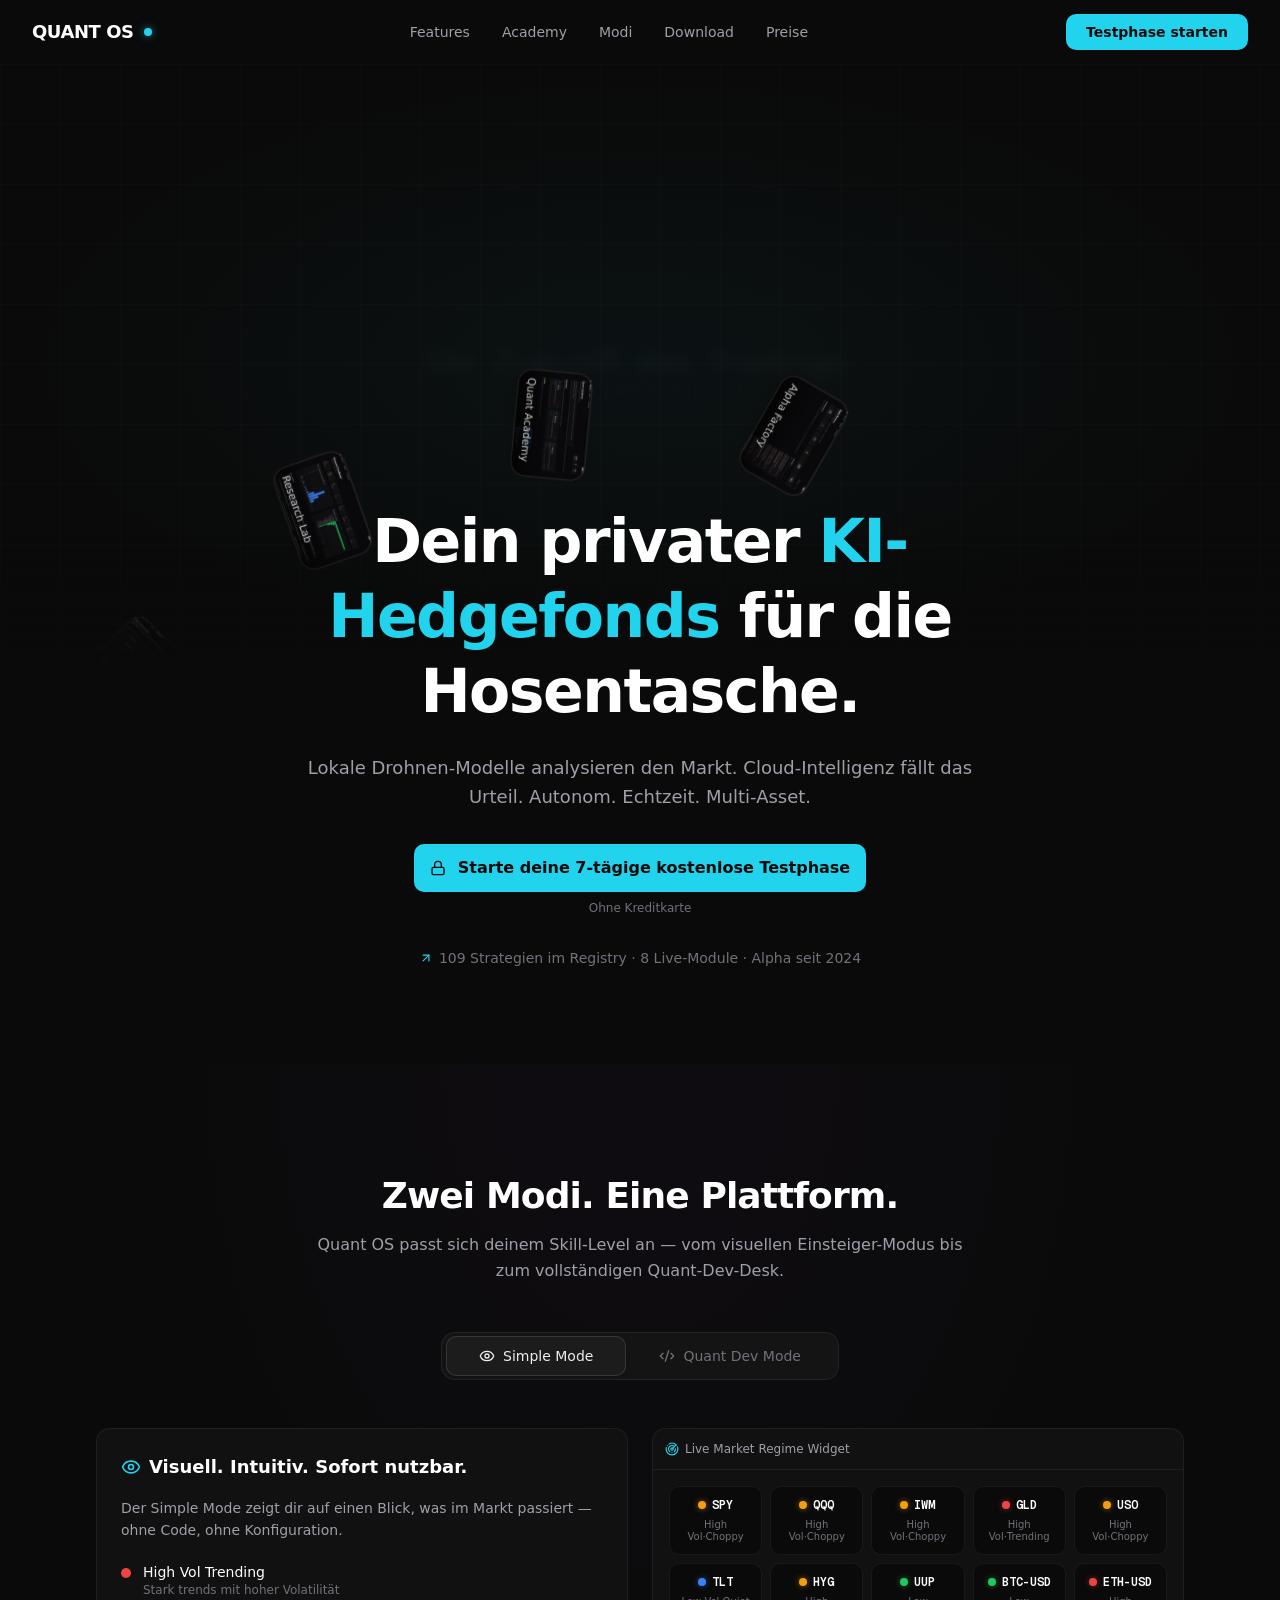
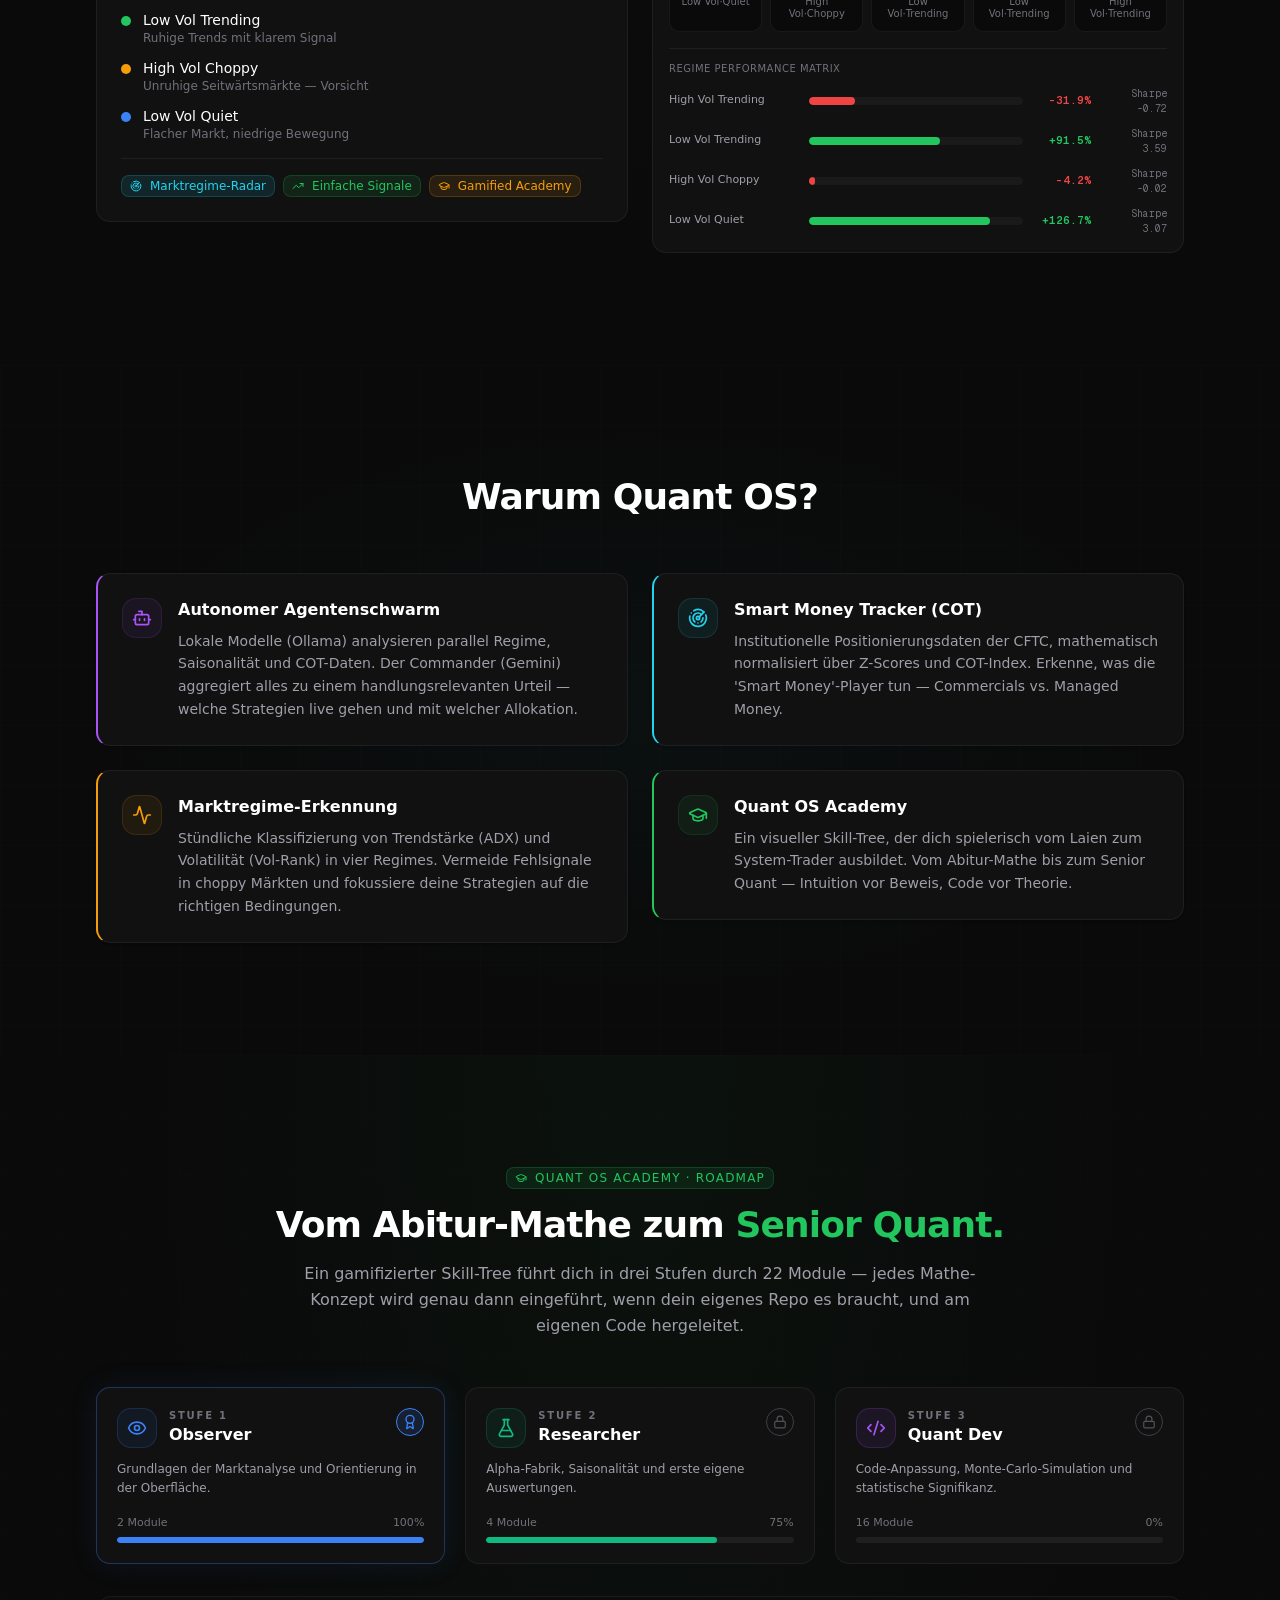
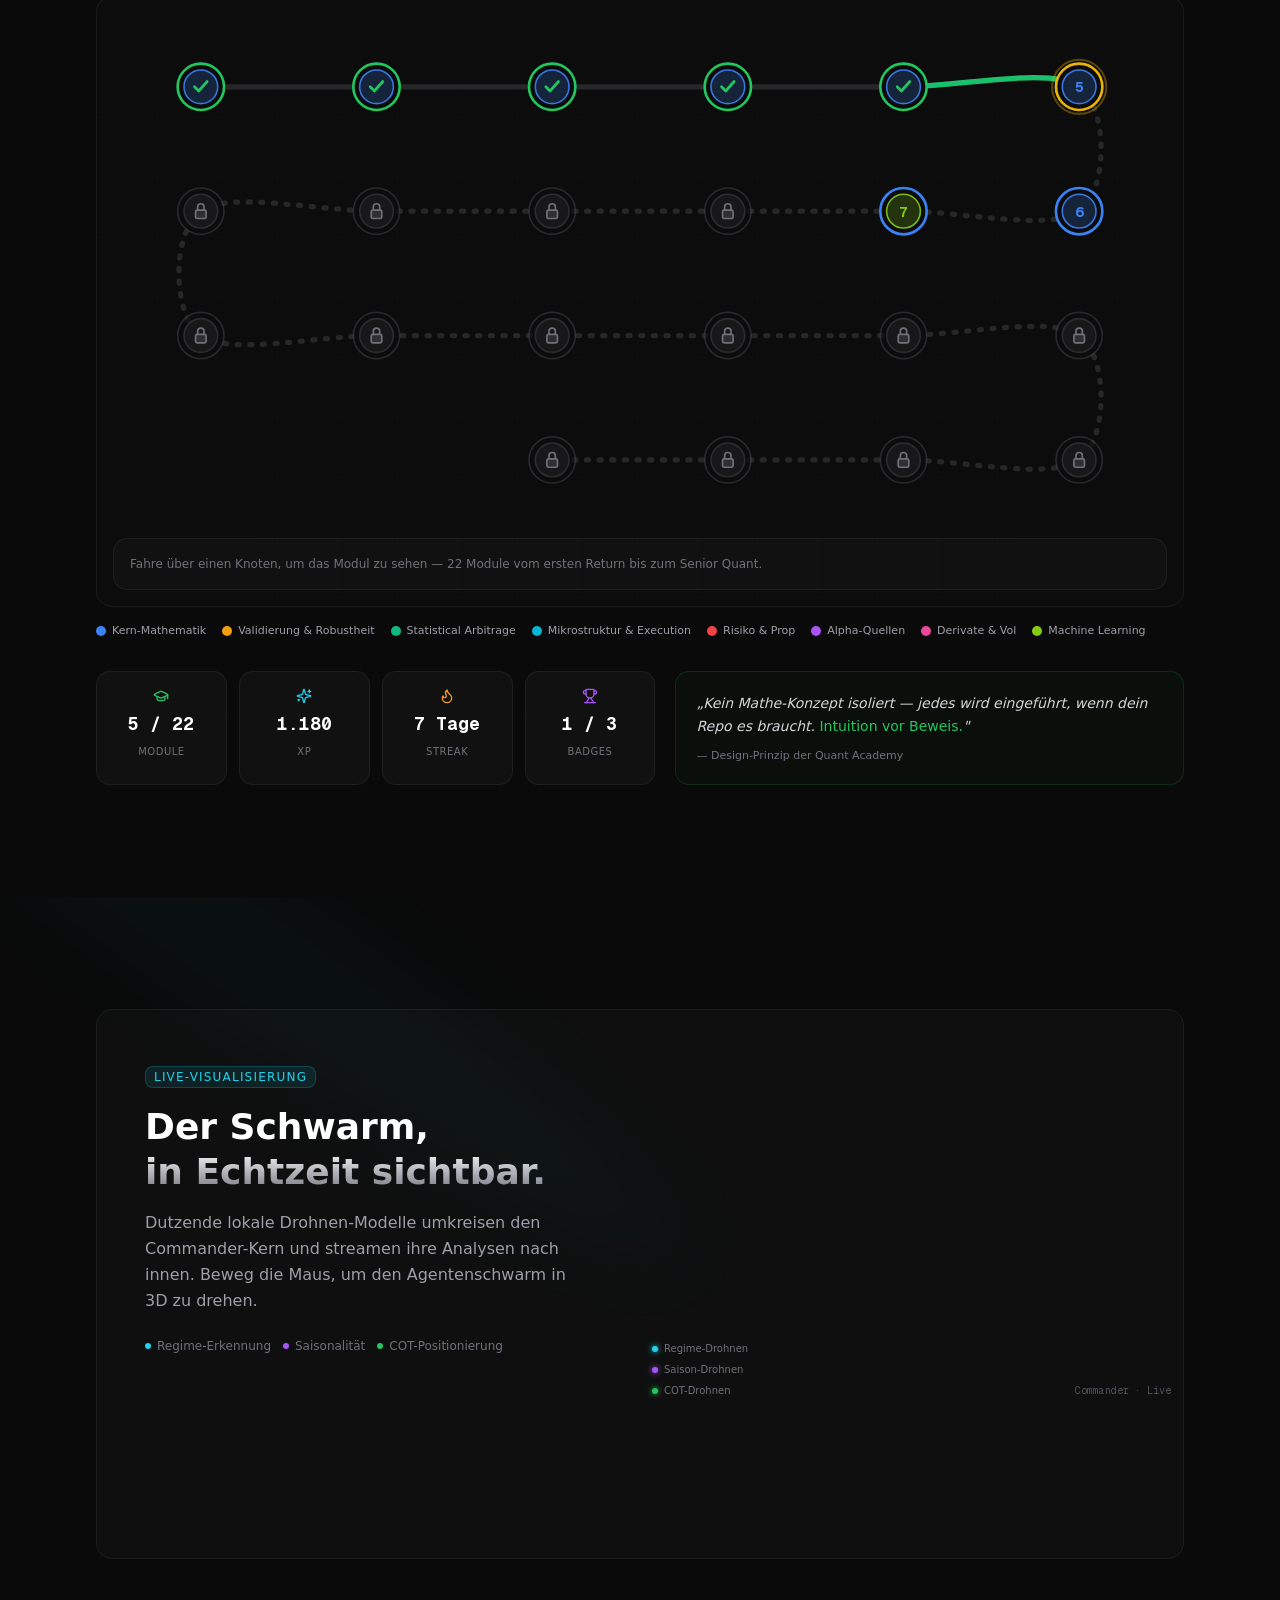
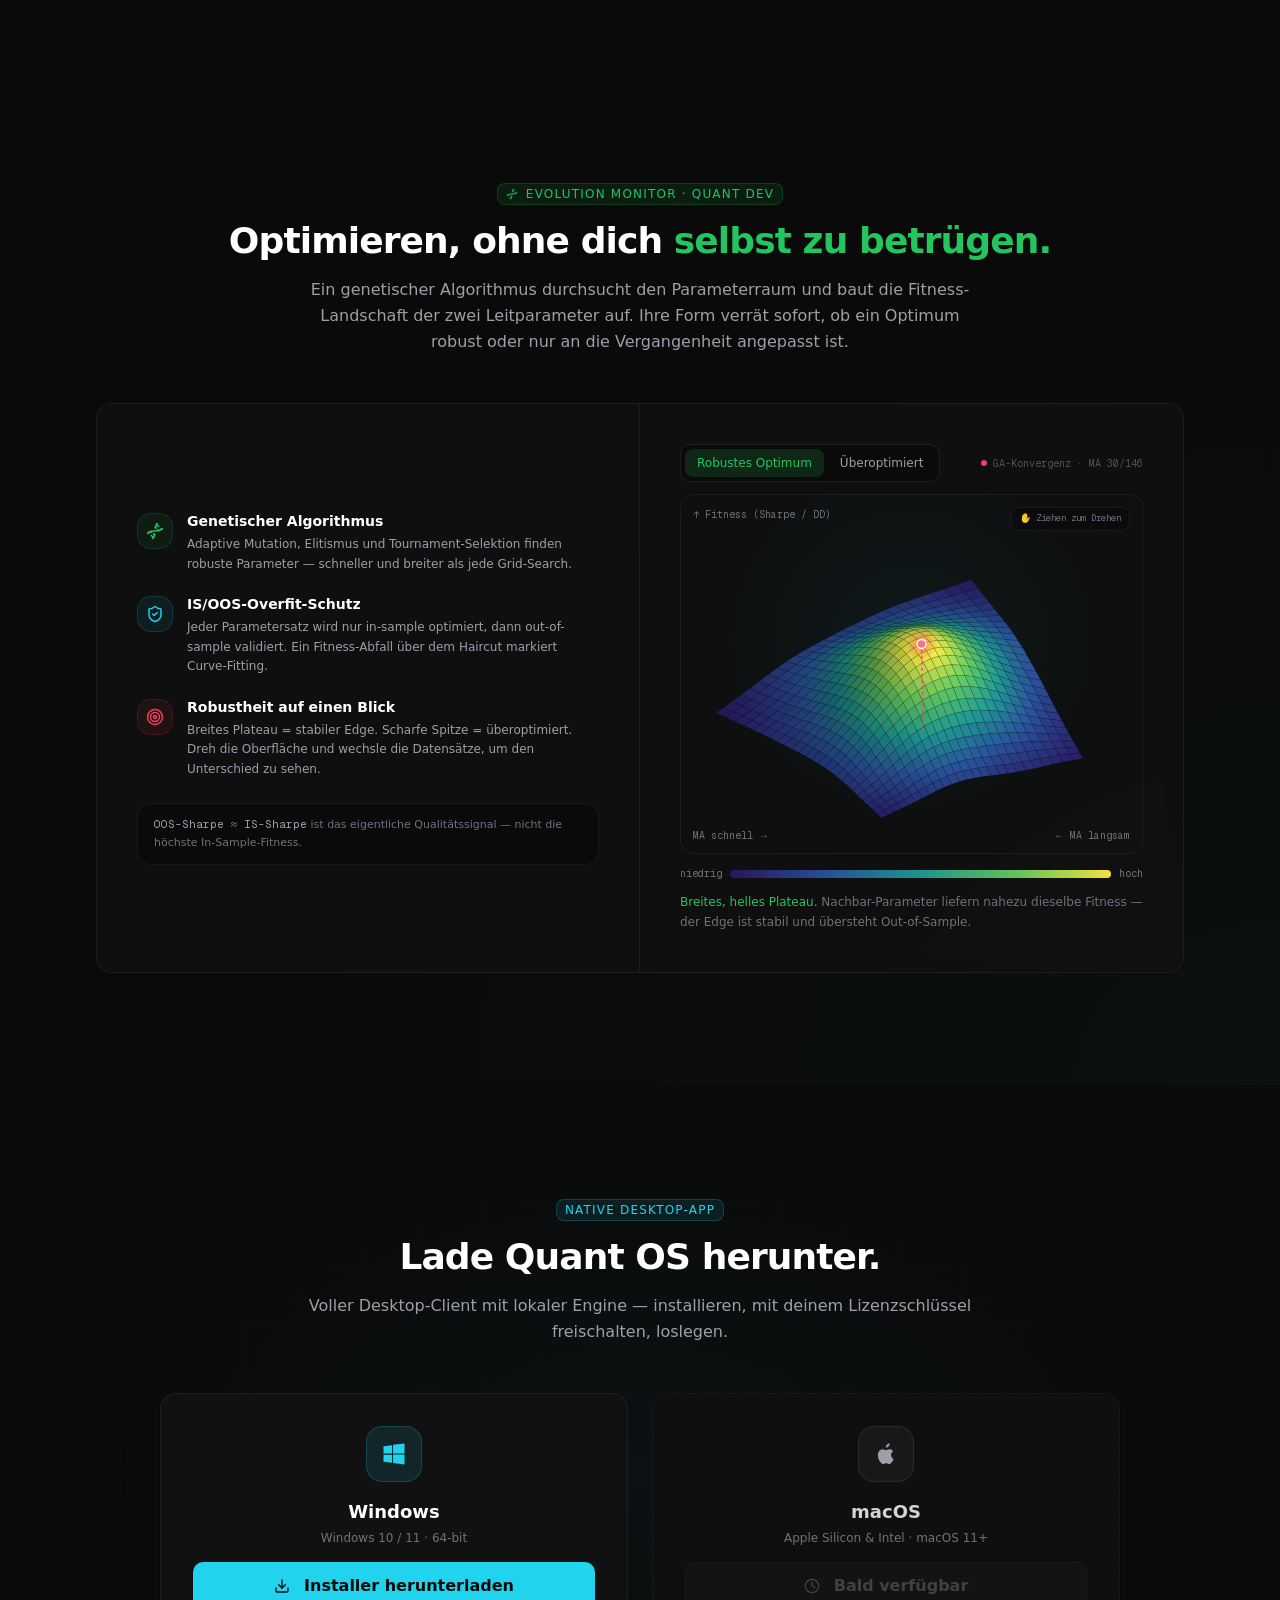
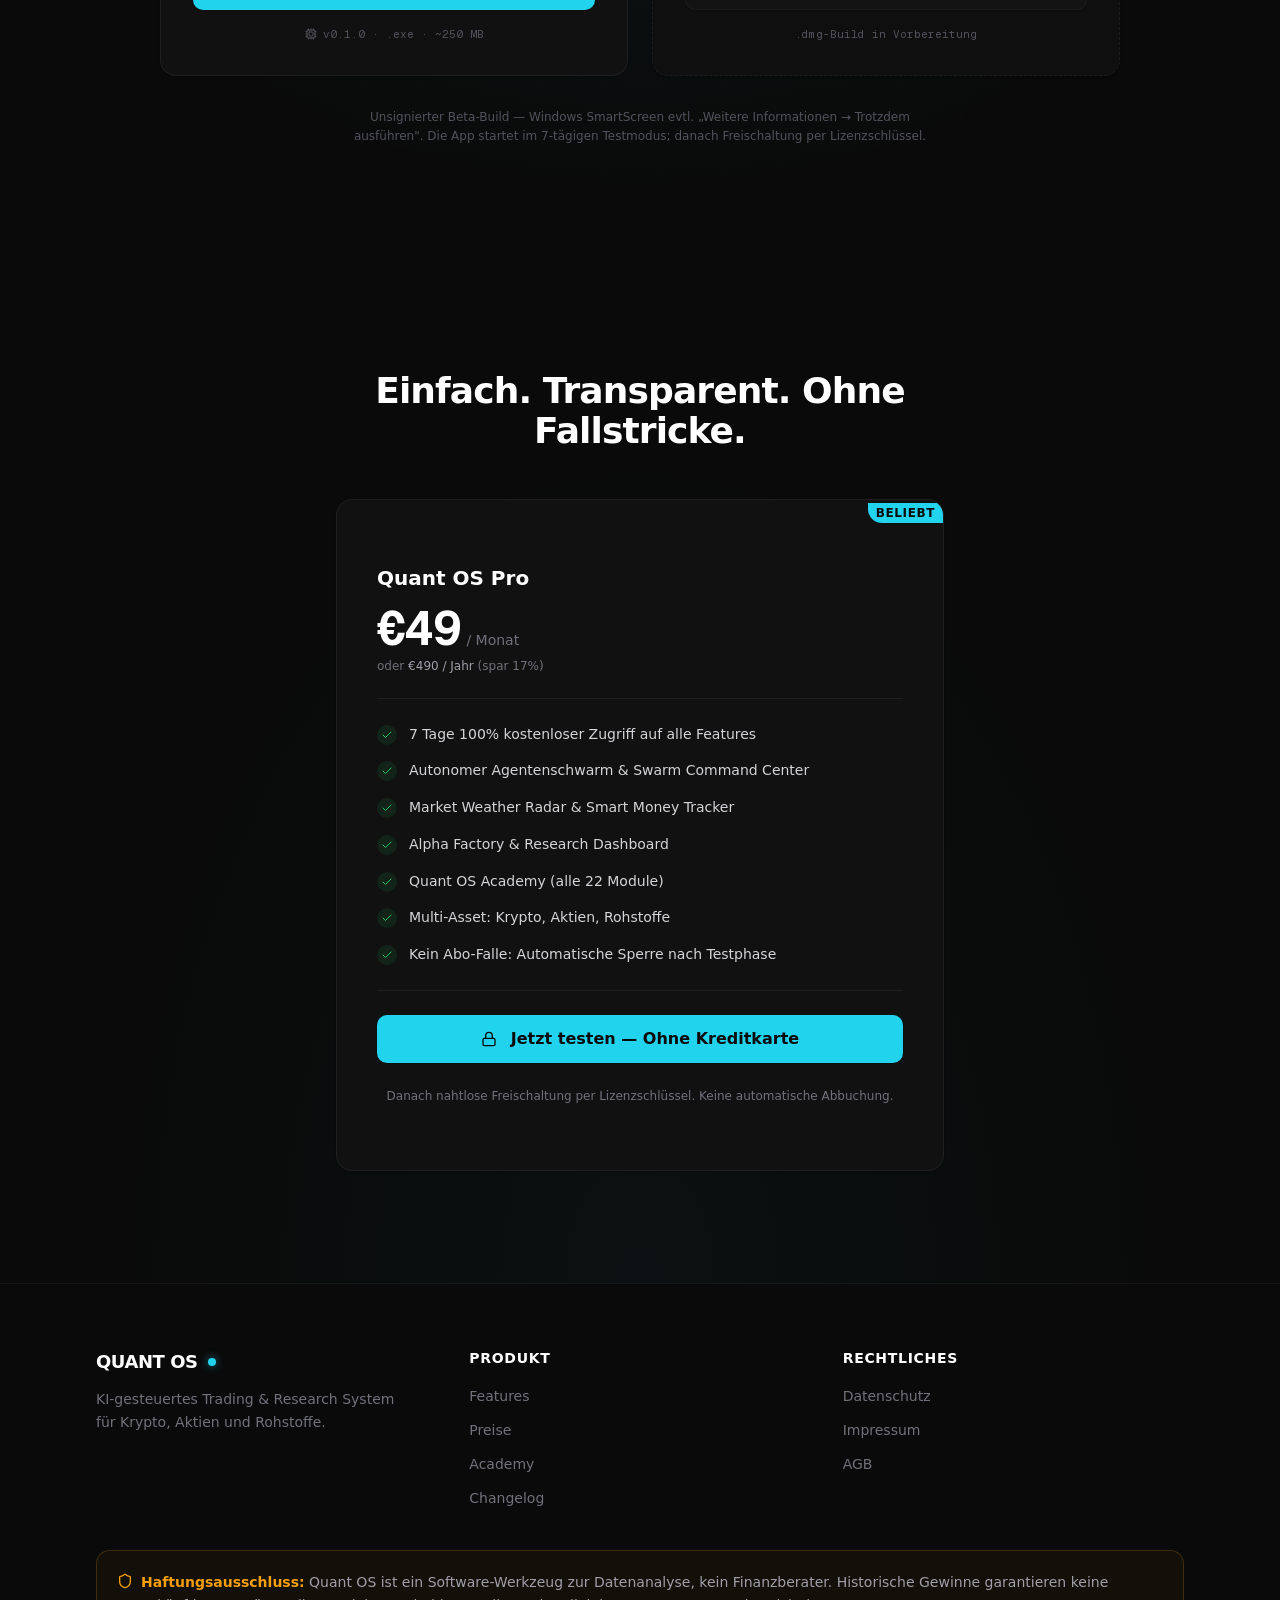
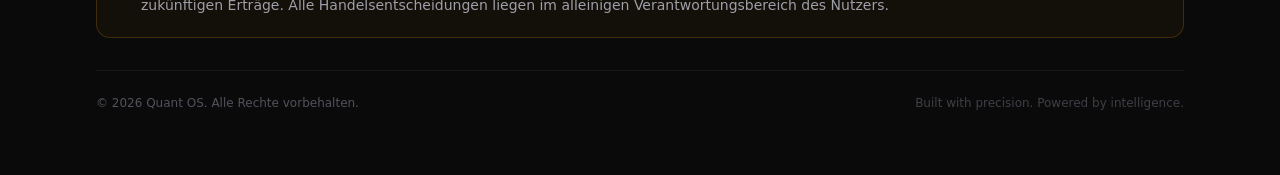
==== commit 3734f68c: "fix: real Impressum address" ====
--- a/index.html
+++ b/index.html
@@ -1 +1 @@
-<!DOCTYPE html><!--OpbhIG6UqTpqFfzVpr_H_--><html lang="de" class="dark"><head><meta charSet="utf-8"/><meta name="viewport" content="width=device-width, initial-scale=1"/><link rel="preload" href="/_next/static/media/797e433ab948586e-s.p.29207c2f.woff2" as="font" crossorigin="" type="font/woff2"/><link rel="preload" href="/_next/static/media/caa3a2e1cccd8315-s.p.3b6cae6d.woff2" as="font" crossorigin="" type="font/woff2"/><link rel="stylesheet" href="/_next/static/chunks/34d933785a17edf3.css" data-precedence="next"/><link rel="stylesheet" href="/_next/static/chunks/c57a641bce2a78e8.css" data-precedence="next"/><link rel="preload" as="script" fetchPriority="low" href="/_next/static/chunks/f05fe5d17f93a808.js"/><script src="/_next/static/chunks/771dedee3f5e1621.js" async=""></script><script src="/_next/static/chunks/93cf8d9e202dfd11.js" async=""></script><script src="/_next/static/chunks/turbopack-b9b50222342ac137.js" async=""></script><script src="/_next/static/chunks/2f236954d6a65e12.js" async=""></script><script src="/_next/static/chunks/32ba1546d6d3d32f.js" async=""></script><script src="/_next/static/chunks/1d8b2efeaaf32db6.js" async=""></script><script src="/_next/static/chunks/41af8781232cbb5a.js" async=""></script><meta name="next-size-adjust" content=""/><title>Quant OS — Dein KI-Hedgefonds für die Hosentasche</title><meta name="description" content="Autonomes, KI-gesteuertes Trading- und Research-System für Krypto, Aktien und Rohstoffe. Lokale Drohnen-Modelle gepaart mit Cloud-Intelligenz."/><meta name="keywords" content="Quant OS,KI Trading,Algorithmic Trading,Crypto,Aktien,Rohstoffe,Machine Learning,Smart Money,COT"/><meta property="og:title" content="Quant OS — Dein KI-Hedgefonds"/><meta property="og:description" content="Autonomes, KI-gesteuertes Trading- und Research-System für Krypto, Aktien und Rohstoffe."/><meta property="og:type" content="website"/><meta name="twitter:card" content="summary"/><meta name="twitter:title" content="Quant OS — Dein KI-Hedgefonds"/><meta name="twitter:description" content="Autonomes, KI-gesteuertes Trading- und Research-System für Krypto, Aktien und Rohstoffe."/><link rel="icon" href="/logo.svg"/><script src="/_next/static/chunks/a6dad97d9634a72d.js" noModule=""></script></head><body class="geist_a71539c9-module__T19VSG__variable geist_mono_8d43a2aa-module__8Li5zG__variable antialiased bg-background text-foreground"><div hidden=""><!--$--><!--/$--></div><div class="bg-[#0a0a0a] min-h-screen text-[#ededed]"><header class="fixed top-0 left-0 right-0 z-50 transition-all duration-300 bg-transparent"><nav class="mx-auto flex h-16 max-w-7xl items-center justify-between px-4 sm:px-6 lg:px-8"><a href="#" class="flex items-center gap-2.5 group"><span class="text-lg font-bold tracking-tight text-white">QUANT OS</span><span class="inline-flex h-2 w-2 rounded-full bg-[#22d3ee] shadow-[0_0_8px_rgba(34,211,238,0.6)]"></span></a><div class="hidden md:flex items-center gap-8"><a href="#features" class="text-sm font-medium text-zinc-400 transition-colors hover:text-white">Features</a><a href="#academy" class="text-sm font-medium text-zinc-400 transition-colors hover:text-white">Academy</a><a href="#modi" class="text-sm font-medium text-zinc-400 transition-colors hover:text-white">Modi</a><a href="#download" class="text-sm font-medium text-zinc-400 transition-colors hover:text-white">Download</a><a href="#preise" class="text-sm font-medium text-zinc-400 transition-colors hover:text-white">Preise</a></div><div class="hidden md:block"><button data-slot="button" class="inline-flex items-center justify-center gap-2 whitespace-nowrap text-sm transition-all disabled:pointer-events-none disabled:opacity-50 [&amp;_svg]:pointer-events-none [&amp;_svg:not([class*=&#x27;size-&#x27;])]:size-4 shrink-0 [&amp;_svg]:shrink-0 outline-none focus-visible:border-ring focus-visible:ring-ring/50 focus-visible:ring-[3px] aria-invalid:ring-destructive/20 dark:aria-invalid:ring-destructive/40 aria-invalid:border-destructive shadow-xs h-9 py-2 has-[&gt;svg]:px-3 bg-[#22d3ee] text-[#0a0a0a] font-semibold hover:bg-[#22d3ee]/90 rounded-lg px-5">Testphase starten</button></div><div class="md:hidden"><button class="p-2 text-zinc-400 hover:text-white transition-colors" aria-label="Menü öffnen" type="button" aria-haspopup="dialog" aria-expanded="false" aria-controls="radix-_R_25brb_" data-state="closed" data-slot="sheet-trigger"><svg xmlns="http://www.w3.org/2000/svg" width="24" height="24" viewBox="0 0 24 24" fill="none" stroke="currentColor" stroke-width="2" stroke-linecap="round" stroke-linejoin="round" class="lucide lucide-menu h-5 w-5" aria-hidden="true"><path d="M4 12h16"></path><path d="M4 18h16"></path><path d="M4 6h16"></path></svg></button></div></nav></header><main><section class="relative min-h-screen flex flex-col pt-16 bg-[#0a0a0a]"><div class="w-full h-[500px] sm:h-[550px] md:h-[600px] relative"><div class="relative w-full h-full bg-[#0a0a0a] overflow-hidden"><div class="absolute inset-0 bg-grid opacity-40"></div><div class="absolute inset-0 bg-[radial-gradient(ellipse_at_center,rgba(34,211,238,0.04)_0%,transparent_70%)]"></div><div class="flex h-full w-full flex-col items-center justify-center"><div class="absolute z-0 flex flex-col items-center justify-center text-center pointer-events-none top-1/2 -translate-y-1/2"><h1 class="text-2xl font-medium tracking-tight text-white/90 md:text-4xl" style="opacity:0;filter:blur(10px);transform:translateY(20px)">Die Zukunft des Tradings.</h1><p class="mt-4 text-xs font-bold tracking-[0.2em] text-cyan-400/70 uppercase" style="opacity:0">Scroll zum Entdecken</p></div><div class="absolute top-[8%] z-10 flex flex-col items-center justify-center text-center pointer-events-none px-4" style="opacity:0;transform:translateY(20px)"><h2 class="text-2xl md:text-4xl font-semibold text-white tracking-tight mb-3">Dein gesamtes Trading-System</h2><p class="text-xs md:text-sm text-zinc-400 max-w-md leading-relaxed">Von der Markterkennung bis zum autogenen Alpha — alles in einer Plattform.</p></div><div class="relative flex items-center justify-center w-full h-full"><div class="cursor-pointer group" style="position:absolute;width:72px;height:50px;transform-style:preserve-3d;perspective:1000px"><div class="relative h-full w-full" style="transform-style:preserve-3d"><div class="absolute inset-0 h-full w-full overflow-hidden rounded-lg shadow-lg" style="backface-visibility:hidden"><img src="/screenshots/radar_full.png" alt="quant-os-0" class="h-full w-full object-cover" loading="lazy"/><div class="absolute inset-0 bg-gradient-to-t from-black/60 via-transparent to-transparent"></div><div class="absolute bottom-1 left-1.5 right-1.5"><p class="text-[7px] font-medium text-white/80 truncate">Market Radar</p></div><div class="absolute inset-0 border border-white/10 rounded-lg transition-colors group-hover:border-cyan-500/30"></div></div><div class="absolute inset-0 h-full w-full overflow-hidden rounded-lg shadow-lg bg-zinc-900/95 flex flex-col items-center justify-center p-2 border border-cyan-500/20" style="backface-visibility:hidden;transform:rotateY(180deg)"><div class="text-center"><p class="text-[6px] font-bold text-cyan-400 uppercase tracking-widest mb-0.5">Quant OS</p><p class="text-[8px] font-medium text-white/90">Market Radar</p></div></div></div></div><div class="cursor-pointer group" style="position:absolute;width:72px;height:50px;transform-style:preserve-3d;perspective:1000px"><div class="relative h-full w-full" style="transform-style:preserve-3d"><div class="absolute inset-0 h-full w-full overflow-hidden rounded-lg shadow-lg" style="backface-visibility:hidden"><img src="/screenshots/pairs.png" alt="quant-os-1" class="h-full w-full object-cover" loading="lazy"/><div class="absolute inset-0 bg-gradient-to-t from-black/60 via-transparent to-transparent"></div><div class="absolute bottom-1 left-1.5 right-1.5"><p class="text-[7px] font-medium text-white/80 truncate">Stat Arbitrage</p></div><div class="absolute inset-0 border border-white/10 rounded-lg transition-colors group-hover:border-cyan-500/30"></div></div><div class="absolute inset-0 h-full w-full overflow-hidden rounded-lg shadow-lg bg-zinc-900/95 flex flex-col items-center justify-center p-2 border border-cyan-500/20" style="backface-visibility:hidden;transform:rotateY(180deg)"><div class="text-center"><p class="text-[6px] font-bold text-cyan-400 uppercase tracking-widest mb-0.5">Quant OS</p><p class="text-[8px] font-medium text-white/90">Stat Arbitrage</p></div></div></div></div><div class="cursor-pointer group" style="position:absolute;width:72px;height:50px;transform-style:preserve-3d;perspective:1000px"><div class="relative h-full w-full" style="transform-style:preserve-3d"><div class="absolute inset-0 h-full w-full overflow-hidden rounded-lg shadow-lg" style="backface-visibility:hidden"><img src="/screenshots/cot.png" alt="quant-os-2" class="h-full w-full object-cover" loading="lazy"/><div class="absolute inset-0 bg-gradient-to-t from-black/60 via-transparent to-transparent"></div><div class="absolute bottom-1 left-1.5 right-1.5"><p class="text-[7px] font-medium text-white/80 truncate">COT Positioning</p></div><div class="absolute inset-0 border border-white/10 rounded-lg transition-colors group-hover:border-cyan-500/30"></div></div><div class="absolute inset-0 h-full w-full overflow-hidden rounded-lg shadow-lg bg-zinc-900/95 flex flex-col items-center justify-center p-2 border border-cyan-500/20" style="backface-visibility:hidden;transform:rotateY(180deg)"><div class="text-center"><p class="text-[6px] font-bold text-cyan-400 uppercase tracking-widest mb-0.5">Quant OS</p><p class="text-[8px] font-medium text-white/90">COT Positioning</p></div></div></div></div><div class="cursor-pointer group" style="position:absolute;width:72px;height:50px;transform-style:preserve-3d;perspective:1000px"><div class="relative h-full w-full" style="transform-style:preserve-3d"><div class="absolute inset-0 h-full w-full overflow-hidden rounded-lg shadow-lg" style="backface-visibility:hidden"><img src="/screenshots/charts.png" alt="quant-os-3" class="h-full w-full object-cover" loading="lazy"/><div class="absolute inset-0 bg-gradient-to-t from-black/60 via-transparent to-transparent"></div><div class="absolute bottom-1 left-1.5 right-1.5"><p class="text-[7px] font-medium text-white/80 truncate">Trading Desk</p></div><div class="absolute inset-0 border border-white/10 rounded-lg transition-colors group-hover:border-cyan-500/30"></div></div><div class="absolute inset-0 h-full w-full overflow-hidden rounded-lg shadow-lg bg-zinc-900/95 flex flex-col items-center justify-center p-2 border border-cyan-500/20" style="backface-visibility:hidden;transform:rotateY(180deg)"><div class="text-center"><p class="text-[6px] font-bold text-cyan-400 uppercase tracking-widest mb-0.5">Quant OS</p><p class="text-[8px] font-medium text-white/90">Trading Desk</p></div></div></div></div><div class="cursor-pointer group" style="position:absolute;width:72px;height:50px;transform-style:preserve-3d;perspective:1000px"><div class="relative h-full w-full" style="transform-style:preserve-3d"><div class="absolute inset-0 h-full w-full overflow-hidden rounded-lg shadow-lg" style="backface-visibility:hidden"><img src="/screenshots/swarm.png" alt="quant-os-4" class="h-full w-full object-cover" loading="lazy"/><div class="absolute inset-0 bg-gradient-to-t from-black/60 via-transparent to-transparent"></div><div class="absolute bottom-1 left-1.5 right-1.5"><p class="text-[7px] font-medium text-white/80 truncate">Swarm Command</p></div><div class="absolute inset-0 border border-white/10 rounded-lg transition-colors group-hover:border-cyan-500/30"></div></div><div class="absolute inset-0 h-full w-full overflow-hidden rounded-lg shadow-lg bg-zinc-900/95 flex flex-col items-center justify-center p-2 border border-cyan-500/20" style="backface-visibility:hidden;transform:rotateY(180deg)"><div class="text-center"><p class="text-[6px] font-bold text-cyan-400 uppercase tracking-widest mb-0.5">Quant OS</p><p class="text-[8px] font-medium text-white/90">Swarm Command</p></div></div></div></div><div class="cursor-pointer group" style="position:absolute;width:72px;height:50px;transform-style:preserve-3d;perspective:1000px"><div class="relative h-full w-full" style="transform-style:preserve-3d"><div class="absolute inset-0 h-full w-full overflow-hidden rounded-lg shadow-lg" style="backface-visibility:hidden"><img src="/screenshots/dashboard.png" alt="quant-os-5" class="h-full w-full object-cover" loading="lazy"/><div class="absolute inset-0 bg-gradient-to-t from-black/60 via-transparent to-transparent"></div><div class="absolute bottom-1 left-1.5 right-1.5"><p class="text-[7px] font-medium text-white/80 truncate">Research Lab</p></div><div class="absolute inset-0 border border-white/10 rounded-lg transition-colors group-hover:border-cyan-500/30"></div></div><div class="absolute inset-0 h-full w-full overflow-hidden rounded-lg shadow-lg bg-zinc-900/95 flex flex-col items-center justify-center p-2 border border-cyan-500/20" style="backface-visibility:hidden;transform:rotateY(180deg)"><div class="text-center"><p class="text-[6px] font-bold text-cyan-400 uppercase tracking-widest mb-0.5">Quant OS</p><p class="text-[8px] font-medium text-white/90">Research Lab</p></div></div></div></div><div class="cursor-pointer group" style="position:absolute;width:72px;height:50px;transform-style:preserve-3d;perspective:1000px"><div class="relative h-full w-full" style="transform-style:preserve-3d"><div class="absolute inset-0 h-full w-full overflow-hidden rounded-lg shadow-lg" style="backface-visibility:hidden"><img src="/screenshots/academy.png" alt="quant-os-6" class="h-full w-full object-cover" loading="lazy"/><div class="absolute inset-0 bg-gradient-to-t from-black/60 via-transparent to-transparent"></div><div class="absolute bottom-1 left-1.5 right-1.5"><p class="text-[7px] font-medium text-white/80 truncate">Quant Academy</p></div><div class="absolute inset-0 border border-white/10 rounded-lg transition-colors group-hover:border-cyan-500/30"></div></div><div class="absolute inset-0 h-full w-full overflow-hidden rounded-lg shadow-lg bg-zinc-900/95 flex flex-col items-center justify-center p-2 border border-cyan-500/20" style="backface-visibility:hidden;transform:rotateY(180deg)"><div class="text-center"><p class="text-[6px] font-bold text-cyan-400 uppercase tracking-widest mb-0.5">Quant OS</p><p class="text-[8px] font-medium text-white/90">Quant Academy</p></div></div></div></div><div class="cursor-pointer group" style="position:absolute;width:72px;height:50px;transform-style:preserve-3d;perspective:1000px"><div class="relative h-full w-full" style="transform-style:preserve-3d"><div class="absolute inset-0 h-full w-full overflow-hidden rounded-lg shadow-lg" style="backface-visibility:hidden"><img src="/screenshots/factory.png" alt="quant-os-7" class="h-full w-full object-cover" loading="lazy"/><div class="absolute inset-0 bg-gradient-to-t from-black/60 via-transparent to-transparent"></div><div class="absolute bottom-1 left-1.5 right-1.5"><p class="text-[7px] font-medium text-white/80 truncate">Alpha Factory</p></div><div class="absolute inset-0 border border-white/10 rounded-lg transition-colors group-hover:border-cyan-500/30"></div></div><div class="absolute inset-0 h-full w-full overflow-hidden rounded-lg shadow-lg bg-zinc-900/95 flex flex-col items-center justify-center p-2 border border-cyan-500/20" style="backface-visibility:hidden;transform:rotateY(180deg)"><div class="text-center"><p class="text-[6px] font-bold text-cyan-400 uppercase tracking-widest mb-0.5">Quant OS</p><p class="text-[8px] font-medium text-white/90">Alpha Factory</p></div></div></div></div></div></div><div class="absolute bottom-0 left-0 right-0 h-32 bg-gradient-to-t from-[#0a0a0a] to-transparent pointer-events-none z-20"></div></div></div><div class="relative z-30 -mt-32 sm:-mt-36 md:-mt-40 px-4 sm:px-6 lg:px-8 pb-16 sm:pb-24"><div class="mx-auto max-w-4xl text-center flex flex-col items-center gap-6"><h1 class="text-3xl sm:text-4xl md:text-5xl lg:text-6xl font-bold leading-tight tracking-tight text-white">Dein privater<!-- --> <span class="text-[#22d3ee]">KI-Hedgefonds</span> <!-- -->für die Hosentasche.</h1><p class="text-sm sm:text-base md:text-lg text-zinc-400 max-w-2xl leading-relaxed">Lokale Drohnen-Modelle analysieren den Markt. Cloud-Intelligenz fällt das Urteil. Autonom. Echtzeit. Multi-Asset.</p><div class="flex flex-col items-center gap-2 mt-2"><button data-slot="button" class="inline-flex items-center justify-center gap-2 whitespace-nowrap transition-all disabled:pointer-events-none disabled:opacity-50 [&amp;_svg]:pointer-events-none [&amp;_svg:not([class*=&#x27;size-&#x27;])]:size-4 shrink-0 [&amp;_svg]:shrink-0 outline-none focus-visible:border-ring focus-visible:ring-ring/50 focus-visible:ring-[3px] aria-invalid:ring-destructive/20 dark:aria-invalid:ring-destructive/40 aria-invalid:border-destructive shadow-xs has-[&gt;svg]:px-4 bg-[#22d3ee] text-[#0a0a0a] font-semibold hover:bg-[#22d3ee]/90 rounded-lg px-8 h-12 text-base"><svg xmlns="http://www.w3.org/2000/svg" width="24" height="24" viewBox="0 0 24 24" fill="none" stroke="currentColor" stroke-width="2" stroke-linecap="round" stroke-linejoin="round" class="lucide lucide-lock h-4 w-4 mr-1" aria-hidden="true"><rect width="18" height="11" x="3" y="11" rx="2" ry="2"></rect><path d="M7 11V7a5 5 0 0 1 10 0v4"></path></svg>Starte deine 7-tägige kostenlose Testphase</button><span class="text-xs text-zinc-500">Ohne Kreditkarte</span></div><p class="text-xs sm:text-sm text-zinc-500 font-medium flex items-center gap-1.5 mt-2"><svg xmlns="http://www.w3.org/2000/svg" width="24" height="24" viewBox="0 0 24 24" fill="none" stroke="currentColor" stroke-width="2" stroke-linecap="round" stroke-linejoin="round" class="lucide lucide-arrow-up-right h-3.5 w-3.5 text-[#22d3ee]" aria-hidden="true"><path d="M7 7h10v10"></path><path d="M7 17 17 7"></path></svg>109 Strategien im Registry · 8 Live-Module · Alpha seit 2024</p></div></div><div class="absolute bottom-0 left-0 right-0 h-48 bg-gradient-to-t from-[#0a0a0a] to-transparent pointer-events-none z-20"></div></section><section id="modi" class="relative py-20 sm:py-28 bg-[#0a0a0a]"><div class="absolute inset-0 bg-[radial-gradient(ellipse_at_top,rgba(168,85,247,0.03)_0%,transparent_60%)] pointer-events-none"></div><div class="relative mx-auto max-w-6xl px-4 sm:px-6 lg:px-8"><div class="text-center mb-12" style="opacity:0;transform:translateY(30px)"><h2 class="text-2xl sm:text-3xl md:text-4xl font-bold text-white tracking-tight">Zwei Modi. Eine Plattform.</h2><p class="mt-4 text-sm sm:text-base text-zinc-400 max-w-2xl mx-auto leading-relaxed">Quant OS passt sich deinem Skill-Level an — vom visuellen Einsteiger-Modus bis zum vollständigen Quant-Dev-Desk.</p></div><div class="" style="opacity:0;transform:translateY(30px)"><div dir="ltr" data-orientation="horizontal" data-slot="tabs" class="flex flex-col gap-2 w-full"><div class="flex justify-center mb-10"><div role="tablist" aria-orientation="horizontal" data-slot="tabs-list" class="text-muted-foreground inline-flex w-fit items-center justify-center bg-[#141414] border border-white/[0.06] rounded-xl p-1 h-12" tabindex="-1" data-orientation="horizontal" style="outline:none"><button type="button" role="tab" aria-selected="true" aria-controls="radix-_R_ah9brb_-content-simple" data-state="active" id="radix-_R_ah9brb_-trigger-simple" data-slot="tabs-trigger" class="dark:data-[state=active]:text-foreground focus-visible:border-ring focus-visible:ring-ring/50 focus-visible:outline-ring dark:data-[state=active]:border-input dark:data-[state=active]:bg-input/30 dark:text-muted-foreground inline-flex flex-1 items-center justify-center border border-transparent py-1 whitespace-nowrap focus-visible:ring-[3px] focus-visible:outline-1 disabled:pointer-events-none disabled:opacity-50 data-[state=active]:shadow-sm [&amp;_svg]:pointer-events-none [&amp;_svg]:shrink-0 [&amp;_svg:not([class*=&#x27;size-&#x27;])]:size-4 rounded-lg px-5 sm:px-8 h-10 text-sm font-medium data-[state=active]:bg-[#22d3ee]/15 data-[state=active]:text-[#22d3ee] text-zinc-400 transition-all gap-2" tabindex="-1" data-orientation="horizontal" data-radix-collection-item=""><svg xmlns="http://www.w3.org/2000/svg" width="24" height="24" viewBox="0 0 24 24" fill="none" stroke="currentColor" stroke-width="2" stroke-linecap="round" stroke-linejoin="round" class="lucide lucide-eye h-4 w-4" aria-hidden="true"><path d="M2.062 12.348a1 1 0 0 1 0-.696 10.75 10.75 0 0 1 19.876 0 1 1 0 0 1 0 .696 10.75 10.75 0 0 1-19.876 0"></path><circle cx="12" cy="12" r="3"></circle></svg>Simple Mode</button><button type="button" role="tab" aria-selected="false" aria-controls="radix-_R_ah9brb_-content-pro" data-state="inactive" id="radix-_R_ah9brb_-trigger-pro" data-slot="tabs-trigger" class="dark:data-[state=active]:text-foreground focus-visible:border-ring focus-visible:ring-ring/50 focus-visible:outline-ring dark:data-[state=active]:border-input dark:data-[state=active]:bg-input/30 dark:text-muted-foreground inline-flex flex-1 items-center justify-center border border-transparent py-1 whitespace-nowrap focus-visible:ring-[3px] focus-visible:outline-1 disabled:pointer-events-none disabled:opacity-50 data-[state=active]:shadow-sm [&amp;_svg]:pointer-events-none [&amp;_svg]:shrink-0 [&amp;_svg:not([class*=&#x27;size-&#x27;])]:size-4 rounded-lg px-5 sm:px-8 h-10 text-sm font-medium data-[state=active]:bg-[#a855f7]/15 data-[state=active]:text-[#a855f7] text-zinc-400 transition-all gap-2" tabindex="-1" data-orientation="horizontal" data-radix-collection-item=""><svg xmlns="http://www.w3.org/2000/svg" width="24" height="24" viewBox="0 0 24 24" fill="none" stroke="currentColor" stroke-width="2" stroke-linecap="round" stroke-linejoin="round" class="lucide lucide-code-xml h-4 w-4" aria-hidden="true"><path d="m18 16 4-4-4-4"></path><path d="m6 8-4 4 4 4"></path><path d="m14.5 4-5 16"></path></svg>Quant Dev Mode</button></div></div><div data-state="active" data-orientation="horizontal" role="tabpanel" aria-labelledby="radix-_R_ah9brb_-trigger-simple" id="radix-_R_ah9brb_-content-simple" tabindex="0" data-slot="tabs-content" class="flex-1 outline-none" style="animation-duration:0s"><div class="grid grid-cols-1 lg:grid-cols-2 gap-6" style="opacity:0;transform:translateY(16px)"><div class="flex flex-col gap-5"><div class="rounded-xl border border-white/[0.06] bg-[#111111] p-5 sm:p-6 flex flex-col gap-4"><h3 class="text-lg font-semibold text-white flex items-center gap-2"><svg xmlns="http://www.w3.org/2000/svg" width="24" height="24" viewBox="0 0 24 24" fill="none" stroke="currentColor" stroke-width="2" stroke-linecap="round" stroke-linejoin="round" class="lucide lucide-eye h-5 w-5 text-[#22d3ee]" aria-hidden="true"><path d="M2.062 12.348a1 1 0 0 1 0-.696 10.75 10.75 0 0 1 19.876 0 1 1 0 0 1 0 .696 10.75 10.75 0 0 1-19.876 0"></path><circle cx="12" cy="12" r="3"></circle></svg>Visuell. Intuitiv. Sofort nutzbar.</h3><p class="text-sm text-zinc-400 leading-relaxed">Der Simple Mode zeigt dir auf einen Blick, was im Markt passiert — ohne Code, ohne Konfiguration.</p><ul class="space-y-3 mt-1"><li class="flex items-start gap-3"><span class="mt-1.5 h-2.5 w-2.5 rounded-full shrink-0" style="background-color:#ef4444"></span><div><p class="text-sm font-medium text-white">High Vol Trending</p><p class="text-xs text-zinc-500">Stark trends mit hoher Volatilität</p></div></li><li class="flex items-start gap-3"><span class="mt-1.5 h-2.5 w-2.5 rounded-full shrink-0" style="background-color:#22c55e"></span><div><p class="text-sm font-medium text-white">Low Vol Trending</p><p class="text-xs text-zinc-500">Ruhige Trends mit klarem Signal</p></div></li><li class="flex items-start gap-3"><span class="mt-1.5 h-2.5 w-2.5 rounded-full shrink-0" style="background-color:#f59e0b"></span><div><p class="text-sm font-medium text-white">High Vol Choppy</p><p class="text-xs text-zinc-500">Unruhige Seitwärtsmärkte — Vorsicht</p></div></li><li class="flex items-start gap-3"><span class="mt-1.5 h-2.5 w-2.5 rounded-full shrink-0" style="background-color:#3b82f6"></span><div><p class="text-sm font-medium text-white">Low Vol Quiet</p><p class="text-xs text-zinc-500">Flacher Markt, niedrige Bewegung</p></div></li></ul><div data-orientation="horizontal" role="none" data-slot="separator" class="shrink-0 data-[orientation=horizontal]:h-px data-[orientation=horizontal]:w-full data-[orientation=vertical]:h-full data-[orientation=vertical]:w-px bg-white/[0.06]"></div><div class="flex flex-wrap gap-2"><span data-slot="badge" class="inline-flex items-center justify-center rounded-md border px-2 py-0.5 text-xs font-medium w-fit whitespace-nowrap shrink-0 [&amp;&gt;svg]:size-3 gap-1 [&amp;&gt;svg]:pointer-events-none focus-visible:border-ring focus-visible:ring-ring/50 focus-visible:ring-[3px] aria-invalid:ring-destructive/20 dark:aria-invalid:ring-destructive/40 aria-invalid:border-destructive transition-[color,box-shadow] overflow-hidden [a&amp;]:hover:bg-primary/90 bg-[#22d3ee]/10 text-[#22d3ee] border-[#22d3ee]/20 hover:bg-[#22d3ee]/20"><svg xmlns="http://www.w3.org/2000/svg" width="24" height="24" viewBox="0 0 24 24" fill="none" stroke="currentColor" stroke-width="2" stroke-linecap="round" stroke-linejoin="round" class="lucide lucide-radar h-3 w-3 mr-1" aria-hidden="true"><path d="M19.07 4.93A10 10 0 0 0 6.99 3.34"></path><path d="M4 6h.01"></path><path d="M2.29 9.62A10 10 0 1 0 21.31 8.35"></path><path d="M16.24 7.76A6 6 0 1 0 8.23 16.67"></path><path d="M12 18h.01"></path><path d="M17.99 11.66A6 6 0 0 1 15.77 16.67"></path><circle cx="12" cy="12" r="2"></circle><path d="m13.41 10.59 5.66-5.66"></path></svg>Marktregime-Radar</span><span data-slot="badge" class="inline-flex items-center justify-center rounded-md border px-2 py-0.5 text-xs font-medium w-fit whitespace-nowrap shrink-0 [&amp;&gt;svg]:size-3 gap-1 [&amp;&gt;svg]:pointer-events-none focus-visible:border-ring focus-visible:ring-ring/50 focus-visible:ring-[3px] aria-invalid:ring-destructive/20 dark:aria-invalid:ring-destructive/40 aria-invalid:border-destructive transition-[color,box-shadow] overflow-hidden [a&amp;]:hover:bg-primary/90 bg-[#22c55e]/10 text-[#22c55e] border-[#22c55e]/20 hover:bg-[#22c55e]/20"><svg xmlns="http://www.w3.org/2000/svg" width="24" height="24" viewBox="0 0 24 24" fill="none" stroke="currentColor" stroke-width="2" stroke-linecap="round" stroke-linejoin="round" class="lucide lucide-trending-up h-3 w-3 mr-1" aria-hidden="true"><path d="M16 7h6v6"></path><path d="m22 7-8.5 8.5-5-5L2 17"></path></svg>Einfache Signale</span><span data-slot="badge" class="inline-flex items-center justify-center rounded-md border px-2 py-0.5 text-xs font-medium w-fit whitespace-nowrap shrink-0 [&amp;&gt;svg]:size-3 gap-1 [&amp;&gt;svg]:pointer-events-none focus-visible:border-ring focus-visible:ring-ring/50 focus-visible:ring-[3px] aria-invalid:ring-destructive/20 dark:aria-invalid:ring-destructive/40 aria-invalid:border-destructive transition-[color,box-shadow] overflow-hidden [a&amp;]:hover:bg-primary/90 bg-[#f59e0b]/10 text-[#f59e0b] border-[#f59e0b]/20 hover:bg-[#f59e0b]/20"><svg xmlns="http://www.w3.org/2000/svg" width="24" height="24" viewBox="0 0 24 24" fill="none" stroke="currentColor" stroke-width="2" stroke-linecap="round" stroke-linejoin="round" class="lucide lucide-graduation-cap h-3 w-3 mr-1" aria-hidden="true"><path d="M21.42 10.922a1 1 0 0 0-.019-1.838L12.83 5.18a2 2 0 0 0-1.66 0L2.6 9.08a1 1 0 0 0 0 1.832l8.57 3.908a2 2 0 0 0 1.66 0z"></path><path d="M22 10v6"></path><path d="M6 12.5V16a6 3 0 0 0 12 0v-3.5"></path></svg>Gamified Academy</span></div></div></div><div class="flex flex-col gap-4"><div class="rounded-xl border border-white/[0.06] bg-[#111111] overflow-hidden"><div class="p-3 border-b border-white/[0.06]"><p class="text-xs font-medium text-zinc-400 flex items-center gap-1.5"><svg xmlns="http://www.w3.org/2000/svg" width="24" height="24" viewBox="0 0 24 24" fill="none" stroke="currentColor" stroke-width="2" stroke-linecap="round" stroke-linejoin="round" class="lucide lucide-radar h-3.5 w-3.5 text-[#22d3ee]" aria-hidden="true"><path d="M19.07 4.93A10 10 0 0 0 6.99 3.34"></path><path d="M4 6h.01"></path><path d="M2.29 9.62A10 10 0 1 0 21.31 8.35"></path><path d="M16.24 7.76A6 6 0 1 0 8.23 16.67"></path><path d="M12 18h.01"></path><path d="M17.99 11.66A6 6 0 0 1 15.77 16.67"></path><circle cx="12" cy="12" r="2"></circle><path d="m13.41 10.59 5.66-5.66"></path></svg>Live Market Regime Widget</p></div><div class="p-4"><div class="grid grid-cols-2 sm:grid-cols-5 gap-2 mb-4"><div class="rounded-lg border border-white/[0.06] bg-[#0a0a0a] p-2.5 flex flex-col items-center gap-1.5" style="opacity:0;transform:scale(0.9)"><div class="flex items-center gap-1.5"><span class="h-2 w-2 rounded-full" style="background-color:#f59e0b;box-shadow:0 0 6px #f59e0b80"></span><span class="text-xs font-mono font-semibold text-white">SPY</span></div><span class="text-[10px] text-zinc-500 text-center leading-tight">High Vol·Choppy</span></div><div class="rounded-lg border border-white/[0.06] bg-[#0a0a0a] p-2.5 flex flex-col items-center gap-1.5" style="opacity:0;transform:scale(0.9)"><div class="flex items-center gap-1.5"><span class="h-2 w-2 rounded-full" style="background-color:#f59e0b;box-shadow:0 0 6px #f59e0b80"></span><span class="text-xs font-mono font-semibold text-white">QQQ</span></div><span class="text-[10px] text-zinc-500 text-center leading-tight">High Vol·Choppy</span></div><div class="rounded-lg border border-white/[0.06] bg-[#0a0a0a] p-2.5 flex flex-col items-center gap-1.5" style="opacity:0;transform:scale(0.9)"><div class="flex items-center gap-1.5"><span class="h-2 w-2 rounded-full" style="background-color:#f59e0b;box-shadow:0 0 6px #f59e0b80"></span><span class="text-xs font-mono font-semibold text-white">IWM</span></div><span class="text-[10px] text-zinc-500 text-center leading-tight">High Vol·Choppy</span></div><div class="rounded-lg border border-white/[0.06] bg-[#0a0a0a] p-2.5 flex flex-col items-center gap-1.5" style="opacity:0;transform:scale(0.9)"><div class="flex items-center gap-1.5"><span class="h-2 w-2 rounded-full" style="background-color:#ef4444;box-shadow:0 0 6px #ef444480"></span><span class="text-xs font-mono font-semibold text-white">GLD</span></div><span class="text-[10px] text-zinc-500 text-center leading-tight">High Vol·Trending</span></div><div class="rounded-lg border border-white/[0.06] bg-[#0a0a0a] p-2.5 flex flex-col items-center gap-1.5" style="opacity:0;transform:scale(0.9)"><div class="flex items-center gap-1.5"><span class="h-2 w-2 rounded-full" style="background-color:#f59e0b;box-shadow:0 0 6px #f59e0b80"></span><span class="text-xs font-mono font-semibold text-white">USO</span></div><span class="text-[10px] text-zinc-500 text-center leading-tight">High Vol·Choppy</span></div><div class="rounded-lg border border-white/[0.06] bg-[#0a0a0a] p-2.5 flex flex-col items-center gap-1.5" style="opacity:0;transform:scale(0.9)"><div class="flex items-center gap-1.5"><span class="h-2 w-2 rounded-full" style="background-color:#3b82f6;box-shadow:0 0 6px #3b82f680"></span><span class="text-xs font-mono font-semibold text-white">TLT</span></div><span class="text-[10px] text-zinc-500 text-center leading-tight">Low Vol·Quiet</span></div><div class="rounded-lg border border-white/[0.06] bg-[#0a0a0a] p-2.5 flex flex-col items-center gap-1.5" style="opacity:0;transform:scale(0.9)"><div class="flex items-center gap-1.5"><span class="h-2 w-2 rounded-full" style="background-color:#f59e0b;box-shadow:0 0 6px #f59e0b80"></span><span class="text-xs font-mono font-semibold text-white">HYG</span></div><span class="text-[10px] text-zinc-500 text-center leading-tight">High Vol·Choppy</span></div><div class="rounded-lg border border-white/[0.06] bg-[#0a0a0a] p-2.5 flex flex-col items-center gap-1.5" style="opacity:0;transform:scale(0.9)"><div class="flex items-center gap-1.5"><span class="h-2 w-2 rounded-full" style="background-color:#22c55e;box-shadow:0 0 6px #22c55e80"></span><span class="text-xs font-mono font-semibold text-white">UUP</span></div><span class="text-[10px] text-zinc-500 text-center leading-tight">Low Vol·Trending</span></div><div class="rounded-lg border border-white/[0.06] bg-[#0a0a0a] p-2.5 flex flex-col items-center gap-1.5" style="opacity:0;transform:scale(0.9)"><div class="flex items-center gap-1.5"><span class="h-2 w-2 rounded-full" style="background-color:#22c55e;box-shadow:0 0 6px #22c55e80"></span><span class="text-xs font-mono font-semibold text-white">BTC-USD</span></div><span class="text-[10px] text-zinc-500 text-center leading-tight">Low Vol·Trending</span></div><div class="rounded-lg border border-white/[0.06] bg-[#0a0a0a] p-2.5 flex flex-col items-center gap-1.5" style="opacity:0;transform:scale(0.9)"><div class="flex items-center gap-1.5"><span class="h-2 w-2 rounded-full" style="background-color:#ef4444;box-shadow:0 0 6px #ef444480"></span><span class="text-xs font-mono font-semibold text-white">ETH-USD</span></div><span class="text-[10px] text-zinc-500 text-center leading-tight">High Vol·Trending</span></div></div><div data-orientation="horizontal" role="none" data-slot="separator" class="shrink-0 data-[orientation=horizontal]:h-px data-[orientation=horizontal]:w-full data-[orientation=vertical]:h-full data-[orientation=vertical]:w-px bg-white/[0.06] my-3"></div><div><p class="text-[10px] uppercase tracking-wider text-zinc-500 font-medium mb-2.5">Regime Performance Matrix</p><div class="space-y-2.5"><div class="flex items-center gap-3"><span class="text-[11px] text-zinc-400 w-28 sm:w-32 shrink-0 truncate">High Vol Trending</span><div class="flex-1 h-2 rounded-full bg-white/[0.04] overflow-hidden"><div class="h-full rounded-full" style="background-color:#ef4444;width:0px"></div></div><span class="text-[11px] font-mono font-semibold w-14 text-right shrink-0" style="color:#ef4444">-31.9<!-- -->%</span><span class="text-[10px] text-zinc-500 font-mono w-16 text-right shrink-0 hidden sm:block">Sharpe <!-- -->-0.72</span></div><div class="flex items-center gap-3"><span class="text-[11px] text-zinc-400 w-28 sm:w-32 shrink-0 truncate">Low Vol Trending</span><div class="flex-1 h-2 rounded-full bg-white/[0.04] overflow-hidden"><div class="h-full rounded-full" style="background-color:#22c55e;width:0px"></div></div><span class="text-[11px] font-mono font-semibold w-14 text-right shrink-0" style="color:#22c55e">+<!-- -->91.5<!-- -->%</span><span class="text-[10px] text-zinc-500 font-mono w-16 text-right shrink-0 hidden sm:block">Sharpe <!-- -->3.59</span></div><div class="flex items-center gap-3"><span class="text-[11px] text-zinc-400 w-28 sm:w-32 shrink-0 truncate">High Vol Choppy</span><div class="flex-1 h-2 rounded-full bg-white/[0.04] overflow-hidden"><div class="h-full rounded-full" style="background-color:#ef4444;width:0px"></div></div><span class="text-[11px] font-mono font-semibold w-14 text-right shrink-0" style="color:#ef4444">-4.2<!-- -->%</span><span class="text-[10px] text-zinc-500 font-mono w-16 text-right shrink-0 hidden sm:block">Sharpe <!-- -->-0.02</span></div><div class="flex items-center gap-3"><span class="text-[11px] text-zinc-400 w-28 sm:w-32 shrink-0 truncate">Low Vol Quiet</span><div class="flex-1 h-2 rounded-full bg-white/[0.04] overflow-hidden"><div class="h-full rounded-full" style="background-color:#22c55e;width:0px"></div></div><span class="text-[11px] font-mono font-semibold w-14 text-right shrink-0" style="color:#22c55e">+<!-- -->126.7<!-- -->%</span><span class="text-[10px] text-zinc-500 font-mono w-16 text-right shrink-0 hidden sm:block">Sharpe <!-- -->3.07</span></div></div></div></div></div></div></div></div><div data-state="inactive" data-orientation="horizontal" role="tabpanel" aria-labelledby="radix-_R_ah9brb_-trigger-pro" hidden="" id="radix-_R_ah9brb_-content-pro" tabindex="0" data-slot="tabs-content" class="flex-1 outline-none"></div></div></div></div></section><section id="features" class="relative py-20 sm:py-28 bg-[#0a0a0a]"><div class="absolute inset-0 bg-grid opacity-30 pointer-events-none"></div><div class="absolute inset-0 bg-[radial-gradient(ellipse_at_center,rgba(34,211,238,0.03)_0%,transparent_60%)] pointer-events-none"></div><div class="relative mx-auto max-w-6xl px-4 sm:px-6 lg:px-8"><div class="text-center mb-14" style="opacity:0;transform:translateY(30px)"><h2 class="text-2xl sm:text-3xl md:text-4xl font-bold text-white tracking-tight">Warum Quant OS?</h2></div><div class="grid grid-cols-1 md:grid-cols-2 gap-5 sm:gap-6"><div class="" style="opacity:0;transform:translateY(30px)"><div data-slot="card" class="text-card-foreground flex flex-col shadow-sm group bg-[#111111] border border-white/[0.06] border-l-2 border-l-[#a855f7] rounded-xl p-0 gap-0 py-0 transition-all duration-300 hover:scale-[1.02] hover:border-white/[0.12] hover:shadow-[0_0_30px_rgba(168,85,247,0.08)] cursor-default"><div data-slot="card-content" class="p-5 sm:p-6"><div class="flex items-start gap-4"><div class="flex h-10 w-10 shrink-0 items-center justify-center rounded-xl" style="background-color:#a855f712;border:1px solid #a855f720"><svg xmlns="http://www.w3.org/2000/svg" width="24" height="24" viewBox="0 0 24 24" fill="none" stroke="currentColor" stroke-width="2" stroke-linecap="round" stroke-linejoin="round" class="lucide lucide-bot h-5 w-5" aria-hidden="true" style="color:#a855f7"><path d="M12 8V4H8"></path><rect width="16" height="12" x="4" y="8" rx="2"></rect><path d="M2 14h2"></path><path d="M20 14h2"></path><path d="M15 13v2"></path><path d="M9 13v2"></path></svg></div><div class="flex-1 min-w-0"><h3 class="text-base font-semibold text-white mb-2">Autonomer Agentenschwarm</h3><p class="text-sm text-zinc-400 leading-relaxed">Lokale Modelle (Ollama) analysieren parallel Regime, Saisonalität und COT-Daten. Der Commander (Gemini) aggregiert alles zu einem handlungsrelevanten Urteil — welche Strategien live gehen und mit welcher Allokation.</p></div></div></div></div></div><div class="" style="opacity:0;transform:translateY(30px)"><div data-slot="card" class="text-card-foreground flex flex-col shadow-sm group bg-[#111111] border border-white/[0.06] border-l-2 border-l-[#22d3ee] rounded-xl p-0 gap-0 py-0 transition-all duration-300 hover:scale-[1.02] hover:border-white/[0.12] hover:shadow-[0_0_30px_rgba(34,211,238,0.08)] cursor-default"><div data-slot="card-content" class="p-5 sm:p-6"><div class="flex items-start gap-4"><div class="flex h-10 w-10 shrink-0 items-center justify-center rounded-xl" style="background-color:#22d3ee12;border:1px solid #22d3ee20"><svg xmlns="http://www.w3.org/2000/svg" width="24" height="24" viewBox="0 0 24 24" fill="none" stroke="currentColor" stroke-width="2" stroke-linecap="round" stroke-linejoin="round" class="lucide lucide-radar h-5 w-5" aria-hidden="true" style="color:#22d3ee"><path d="M19.07 4.93A10 10 0 0 0 6.99 3.34"></path><path d="M4 6h.01"></path><path d="M2.29 9.62A10 10 0 1 0 21.31 8.35"></path><path d="M16.24 7.76A6 6 0 1 0 8.23 16.67"></path><path d="M12 18h.01"></path><path d="M17.99 11.66A6 6 0 0 1 15.77 16.67"></path><circle cx="12" cy="12" r="2"></circle><path d="m13.41 10.59 5.66-5.66"></path></svg></div><div class="flex-1 min-w-0"><h3 class="text-base font-semibold text-white mb-2">Smart Money Tracker (COT)</h3><p class="text-sm text-zinc-400 leading-relaxed">Institutionelle Positionierungsdaten der CFTC, mathematisch normalisiert über Z-Scores und COT-Index. Erkenne, was die &#x27;Smart Money&#x27;-Player tun — Commercials vs. Managed Money.</p></div></div></div></div></div><div class="" style="opacity:0;transform:translateY(30px)"><div data-slot="card" class="text-card-foreground flex flex-col shadow-sm group bg-[#111111] border border-white/[0.06] border-l-2 border-l-[#f59e0b] rounded-xl p-0 gap-0 py-0 transition-all duration-300 hover:scale-[1.02] hover:border-white/[0.12] hover:shadow-[0_0_30px_rgba(245,158,11,0.08)] cursor-default"><div data-slot="card-content" class="p-5 sm:p-6"><div class="flex items-start gap-4"><div class="flex h-10 w-10 shrink-0 items-center justify-center rounded-xl" style="background-color:#f59e0b12;border:1px solid #f59e0b20"><svg xmlns="http://www.w3.org/2000/svg" width="24" height="24" viewBox="0 0 24 24" fill="none" stroke="currentColor" stroke-width="2" stroke-linecap="round" stroke-linejoin="round" class="lucide lucide-activity h-5 w-5" aria-hidden="true" style="color:#f59e0b"><path d="M22 12h-2.48a2 2 0 0 0-1.93 1.46l-2.35 8.36a.25.25 0 0 1-.48 0L9.24 2.18a.25.25 0 0 0-.48 0l-2.35 8.36A2 2 0 0 1 4.49 12H2"></path></svg></div><div class="flex-1 min-w-0"><h3 class="text-base font-semibold text-white mb-2">Marktregime-Erkennung</h3><p class="text-sm text-zinc-400 leading-relaxed">Stündliche Klassifizierung von Trendstärke (ADX) und Volatilität (Vol-Rank) in vier Regimes. Vermeide Fehlsignale in choppy Märkten und fokussiere deine Strategien auf die richtigen Bedingungen.</p></div></div></div></div></div><div class="" style="opacity:0;transform:translateY(30px)"><div data-slot="card" class="text-card-foreground flex flex-col shadow-sm group bg-[#111111] border border-white/[0.06] border-l-2 border-l-[#22c55e] rounded-xl p-0 gap-0 py-0 transition-all duration-300 hover:scale-[1.02] hover:border-white/[0.12] hover:shadow-[0_0_30px_rgba(34,197,94,0.08)] cursor-default"><div data-slot="card-content" class="p-5 sm:p-6"><div class="flex items-start gap-4"><div class="flex h-10 w-10 shrink-0 items-center justify-center rounded-xl" style="background-color:#22c55e12;border:1px solid #22c55e20"><svg xmlns="http://www.w3.org/2000/svg" width="24" height="24" viewBox="0 0 24 24" fill="none" stroke="currentColor" stroke-width="2" stroke-linecap="round" stroke-linejoin="round" class="lucide lucide-graduation-cap h-5 w-5" aria-hidden="true" style="color:#22c55e"><path d="M21.42 10.922a1 1 0 0 0-.019-1.838L12.83 5.18a2 2 0 0 0-1.66 0L2.6 9.08a1 1 0 0 0 0 1.832l8.57 3.908a2 2 0 0 0 1.66 0z"></path><path d="M22 10v6"></path><path d="M6 12.5V16a6 3 0 0 0 12 0v-3.5"></path></svg></div><div class="flex-1 min-w-0"><h3 class="text-base font-semibold text-white mb-2">Quant OS Academy</h3><p class="text-sm text-zinc-400 leading-relaxed">Ein visueller Skill-Tree, der dich spielerisch vom Laien zum System-Trader ausbildet. Vom Abitur-Mathe bis zum Senior Quant — Intuition vor Beweis, Code vor Theorie.</p></div></div></div></div></div></div></div></section><section id="academy" class="relative py-20 sm:py-28 bg-[#0a0a0a] overflow-hidden"><div class="absolute inset-0 bg-[radial-gradient(ellipse_at_top,rgba(34,197,94,0.045)_0%,transparent_55%)] pointer-events-none"></div><div class="absolute inset-0 bg-grid opacity-20 pointer-events-none"></div><div class="relative mx-auto max-w-6xl px-4 sm:px-6 lg:px-8"><div class="text-center mb-12" style="opacity:0;transform:translateY(30px)"><span data-slot="badge" class="inline-flex items-center justify-center rounded-md border px-2 py-0.5 font-medium w-fit whitespace-nowrap shrink-0 [&amp;&gt;svg]:size-3 gap-1 [&amp;&gt;svg]:pointer-events-none focus-visible:border-ring focus-visible:ring-ring/50 focus-visible:ring-[3px] aria-invalid:ring-destructive/20 dark:aria-invalid:ring-destructive/40 aria-invalid:border-destructive transition-[color,box-shadow] overflow-hidden [a&amp;]:hover:bg-primary/90 bg-[#22c55e]/10 text-[#22c55e] border-[#22c55e]/20 mb-4 text-xs uppercase tracking-widest"><svg xmlns="http://www.w3.org/2000/svg" width="24" height="24" viewBox="0 0 24 24" fill="none" stroke="currentColor" stroke-width="2" stroke-linecap="round" stroke-linejoin="round" class="lucide lucide-graduation-cap h-3 w-3 mr-1" aria-hidden="true"><path d="M21.42 10.922a1 1 0 0 0-.019-1.838L12.83 5.18a2 2 0 0 0-1.66 0L2.6 9.08a1 1 0 0 0 0 1.832l8.57 3.908a2 2 0 0 0 1.66 0z"></path><path d="M22 10v6"></path><path d="M6 12.5V16a6 3 0 0 0 12 0v-3.5"></path></svg>Quant OS Academy · Roadmap</span><h2 class="text-2xl sm:text-3xl md:text-4xl font-bold text-white tracking-tight">Vom Abitur-Mathe zum<!-- --> <span class="text-[#22c55e]">Senior Quant.</span></h2><p class="mt-4 text-sm sm:text-base text-zinc-400 max-w-2xl mx-auto leading-relaxed">Ein gamifizierter Skill-Tree führt dich in drei Stufen durch 22 Module — jedes Mathe-Konzept wird genau dann eingeführt, wenn dein eigenes Repo es braucht, und am eigenen Code hergeleitet.</p></div><div class="grid grid-cols-1 md:grid-cols-3 gap-4 sm:gap-5 mb-8"><div class="" style="opacity:0;transform:translateY(30px)"><div class="relative h-full overflow-hidden rounded-xl border bg-[#111111] p-5 transition-all duration-300" style="border-color:#3b82f655;box-shadow:0 0 30px #3b82f618"><div class="flex items-start justify-between"><div class="flex items-center gap-3"><div class="flex h-10 w-10 shrink-0 items-center justify-center rounded-xl" style="background:#3b82f614;border:1px solid #3b82f630;color:#3b82f6"><svg xmlns="http://www.w3.org/2000/svg" width="24" height="24" viewBox="0 0 24 24" fill="none" stroke="currentColor" stroke-width="2" stroke-linecap="round" stroke-linejoin="round" class="lucide lucide-eye h-5 w-5" aria-hidden="true"><path d="M2.062 12.348a1 1 0 0 1 0-.696 10.75 10.75 0 0 1 19.876 0 1 1 0 0 1 0 .696 10.75 10.75 0 0 1-19.876 0"></path><circle cx="12" cy="12" r="3"></circle></svg></div><div><div class="text-[10px] font-semibold uppercase tracking-[0.18em] text-zinc-500">Stufe 1</div><div class="text-base font-semibold text-white">Observer</div></div></div><div class="flex h-7 w-7 items-center justify-center rounded-full border" style="border-color:#3b82f6;background:#3b82f622;color:#3b82f6" title="Badge freigeschaltet"><svg xmlns="http://www.w3.org/2000/svg" width="24" height="24" viewBox="0 0 24 24" fill="none" stroke="currentColor" stroke-width="2" stroke-linecap="round" stroke-linejoin="round" class="lucide lucide-award h-4 w-4" aria-hidden="true"><path d="m15.477 12.89 1.515 8.526a.5.5 0 0 1-.81.47l-3.58-2.687a1 1 0 0 0-1.197 0l-3.586 2.686a.5.5 0 0 1-.81-.469l1.514-8.526"></path><circle cx="12" cy="8" r="6"></circle></svg></div></div><p class="mt-3 text-xs leading-relaxed text-zinc-400">Grundlagen der Marktanalyse und Orientierung in der Oberfläche.</p><div class="mt-4 flex items-center justify-between text-[11px] text-zinc-500"><span>2 Module</span><span>100<!-- -->%</span></div><div class="mt-1.5 h-1.5 overflow-hidden rounded-full bg-white/[0.06]"><div class="h-full rounded-full" style="background:#3b82f6;width:0px"></div></div></div></div><div class="" style="opacity:0;transform:translateY(30px)"><div class="relative h-full overflow-hidden rounded-xl border bg-[#111111] p-5 transition-all duration-300" style="border-color:rgba(255,255,255,0.06)"><div class="flex items-start justify-between"><div class="flex items-center gap-3"><div class="flex h-10 w-10 shrink-0 items-center justify-center rounded-xl" style="background:#10b98114;border:1px solid #10b98130;color:#10b981"><svg xmlns="http://www.w3.org/2000/svg" width="24" height="24" viewBox="0 0 24 24" fill="none" stroke="currentColor" stroke-width="2" stroke-linecap="round" stroke-linejoin="round" class="lucide lucide-flask-conical h-5 w-5" aria-hidden="true"><path d="M14 2v6a2 2 0 0 0 .245.96l5.51 10.08A2 2 0 0 1 18 22H6a2 2 0 0 1-1.755-2.96l5.51-10.08A2 2 0 0 0 10 8V2"></path><path d="M6.453 15h11.094"></path><path d="M8.5 2h7"></path></svg></div><div><div class="text-[10px] font-semibold uppercase tracking-[0.18em] text-zinc-500">Stufe 2</div><div class="text-base font-semibold text-white">Researcher</div></div></div><div class="flex h-7 w-7 items-center justify-center rounded-full border" style="border-color:#3f3f46;background:transparent;color:#52525b" title="Schließe alle Module ab"><svg xmlns="http://www.w3.org/2000/svg" width="24" height="24" viewBox="0 0 24 24" fill="none" stroke="currentColor" stroke-width="2" stroke-linecap="round" stroke-linejoin="round" class="lucide lucide-lock h-3.5 w-3.5" aria-hidden="true"><rect width="18" height="11" x="3" y="11" rx="2" ry="2"></rect><path d="M7 11V7a5 5 0 0 1 10 0v4"></path></svg></div></div><p class="mt-3 text-xs leading-relaxed text-zinc-400">Alpha-Fabrik, Saisonalität und erste eigene Auswertungen.</p><div class="mt-4 flex items-center justify-between text-[11px] text-zinc-500"><span>4 Module</span><span>75<!-- -->%</span></div><div class="mt-1.5 h-1.5 overflow-hidden rounded-full bg-white/[0.06]"><div class="h-full rounded-full" style="background:#10b981;width:0px"></div></div></div></div><div class="" style="opacity:0;transform:translateY(30px)"><div class="relative h-full overflow-hidden rounded-xl border bg-[#111111] p-5 transition-all duration-300" style="border-color:rgba(255,255,255,0.06)"><div class="flex items-start justify-between"><div class="flex items-center gap-3"><div class="flex h-10 w-10 shrink-0 items-center justify-center rounded-xl" style="background:#a855f714;border:1px solid #a855f730;color:#a855f7"><svg xmlns="http://www.w3.org/2000/svg" width="24" height="24" viewBox="0 0 24 24" fill="none" stroke="currentColor" stroke-width="2" stroke-linecap="round" stroke-linejoin="round" class="lucide lucide-code-xml h-5 w-5" aria-hidden="true"><path d="m18 16 4-4-4-4"></path><path d="m6 8-4 4 4 4"></path><path d="m14.5 4-5 16"></path></svg></div><div><div class="text-[10px] font-semibold uppercase tracking-[0.18em] text-zinc-500">Stufe 3</div><div class="text-base font-semibold text-white">Quant Dev</div></div></div><div class="flex h-7 w-7 items-center justify-center rounded-full border" style="border-color:#3f3f46;background:transparent;color:#52525b" title="Schließe alle Module ab"><svg xmlns="http://www.w3.org/2000/svg" width="24" height="24" viewBox="0 0 24 24" fill="none" stroke="currentColor" stroke-width="2" stroke-linecap="round" stroke-linejoin="round" class="lucide lucide-lock h-3.5 w-3.5" aria-hidden="true"><rect width="18" height="11" x="3" y="11" rx="2" ry="2"></rect><path d="M7 11V7a5 5 0 0 1 10 0v4"></path></svg></div></div><p class="mt-3 text-xs leading-relaxed text-zinc-400">Code-Anpassung, Monte-Carlo-Simulation und statistische Signifikanz.</p><div class="mt-4 flex items-center justify-between text-[11px] text-zinc-500"><span>16 Module</span><span>0<!-- -->%</span></div><div class="mt-1.5 h-1.5 overflow-hidden rounded-full bg-white/[0.06]"><div class="h-full rounded-full" style="background:#a855f7;width:0px"></div></div></div></div></div><div class="" style="opacity:0;transform:translateY(30px)"><div class="relative "><div class="relative w-full overflow-hidden rounded-2xl border border-white/[0.06] bg-[#0c0c0c] p-2 sm:p-4"><div class="pointer-events-none absolute inset-0 bg-grid opacity-[0.35]"></div><div class="relative" style="padding-bottom:49.4%"><svg viewBox="0 0 1000 494" class="absolute inset-0 h-full w-full" preserveAspectRatio="xMidYMid meet"><defs><linearGradient id="pathDone" x1="0" y1="0" x2="1" y2="1"><stop offset="0%" stop-color="#22c55e"></stop><stop offset="100%" stop-color="#10b981"></stop></linearGradient></defs><path d="M 83.33333333333333 70 C 111.1 70.0, 194.4 70.0, 250.0 70.0" fill="none" stroke="#27272a" stroke-width="5" stroke-linecap="round"></path><path d="M 250 70 C 305.6 70.0, 361.1 70.0, 416.7 70.0" fill="none" stroke="#27272a" stroke-width="5" stroke-linecap="round"></path><path d="M 416.66666666666663 70 C 472.2 70.0, 527.8 70.0, 583.3 70.0" fill="none" stroke="#27272a" stroke-width="5" stroke-linecap="round"></path><path d="M 583.3333333333334 70 C 638.9 70.0, 694.4 70.0, 750.0 70.0" fill="none" stroke="#27272a" stroke-width="5" stroke-linecap="round"></path><path d="M 750 70 C 805.6 70.0, 888.9 50.3, 916.7 70.0" fill="none" stroke="#27272a" stroke-width="5" stroke-linecap="round"></path><path d="M 916.6666666666666 70 C 944.4 89.7, 944.4 168.3, 916.7 188.0" fill="none" stroke="#27272a" stroke-width="5" stroke-linecap="round" stroke-dasharray="2 10"></path><path d="M 916.6666666666666 188 C 888.9 207.7, 805.6 188.0, 750.0 188.0" fill="none" stroke="#27272a" stroke-width="5" stroke-linecap="round" stroke-dasharray="2 10"></path><path d="M 750 188 C 694.4 188.0, 638.9 188.0, 583.3 188.0" fill="none" stroke="#27272a" stroke-width="5" stroke-linecap="round" stroke-dasharray="2 10"></path><path d="M 583.3333333333334 188 C 527.8 188.0, 472.2 188.0, 416.7 188.0" fill="none" stroke="#27272a" stroke-width="5" stroke-linecap="round" stroke-dasharray="2 10"></path><path d="M 416.66666666666663 188 C 361.1 188.0, 305.6 188.0, 250.0 188.0" fill="none" stroke="#27272a" stroke-width="5" stroke-linecap="round" stroke-dasharray="2 10"></path><path d="M 250 188 C 194.4 188.0, 111.1 168.3, 83.3 188.0" fill="none" stroke="#27272a" stroke-width="5" stroke-linecap="round" stroke-dasharray="2 10"></path><path d="M 83.33333333333333 188 C 55.6 207.7, 55.6 286.3, 83.3 306.0" fill="none" stroke="#27272a" stroke-width="5" stroke-linecap="round" stroke-dasharray="2 10"></path><path d="M 83.33333333333333 306 C 111.1 325.7, 194.4 306.0, 250.0 306.0" fill="none" stroke="#27272a" stroke-width="5" stroke-linecap="round" stroke-dasharray="2 10"></path><path d="M 250 306 C 305.6 306.0, 361.1 306.0, 416.7 306.0" fill="none" stroke="#27272a" stroke-width="5" stroke-linecap="round" stroke-dasharray="2 10"></path><path d="M 416.66666666666663 306 C 472.2 306.0, 527.8 306.0, 583.3 306.0" fill="none" stroke="#27272a" stroke-width="5" stroke-linecap="round" stroke-dasharray="2 10"></path><path d="M 583.3333333333334 306 C 638.9 306.0, 694.4 306.0, 750.0 306.0" fill="none" stroke="#27272a" stroke-width="5" stroke-linecap="round" stroke-dasharray="2 10"></path><path d="M 750 306 C 805.6 306.0, 888.9 286.3, 916.7 306.0" fill="none" stroke="#27272a" stroke-width="5" stroke-linecap="round" stroke-dasharray="2 10"></path><path d="M 916.6666666666666 306 C 944.4 325.7, 944.4 404.3, 916.7 424.0" fill="none" stroke="#27272a" stroke-width="5" stroke-linecap="round" stroke-dasharray="2 10"></path><path d="M 916.6666666666666 424 C 888.9 443.7, 805.6 424.0, 750.0 424.0" fill="none" stroke="#27272a" stroke-width="5" stroke-linecap="round" stroke-dasharray="2 10"></path><path d="M 750 424 C 694.4 424.0, 638.9 424.0, 583.3 424.0" fill="none" stroke="#27272a" stroke-width="5" stroke-linecap="round" stroke-dasharray="2 10"></path><path d="M 583.3333333333334 424 C 527.8 424.0, 444.4 424.0, 416.7 424.0" fill="none" stroke="#27272a" stroke-width="5" stroke-linecap="round" stroke-dasharray="2 10"></path><path d="M 83.33333333333333 70 C 111.1 70.0, 194.4 70.0, 250.0 70.0" fill="none" stroke="url(#pathDone)" stroke-width="5" stroke-linecap="round" opacity="0" pathLength="1" stroke-dashoffset="0px" stroke-dasharray="0px 1px"></path><path d="M 250 70 C 305.6 70.0, 361.1 70.0, 416.7 70.0" fill="none" stroke="url(#pathDone)" stroke-width="5" stroke-linecap="round" opacity="0" pathLength="1" stroke-dashoffset="0px" stroke-dasharray="0px 1px"></path><path d="M 416.66666666666663 70 C 472.2 70.0, 527.8 70.0, 583.3 70.0" fill="none" stroke="url(#pathDone)" stroke-width="5" stroke-linecap="round" opacity="0" pathLength="1" stroke-dashoffset="0px" stroke-dasharray="0px 1px"></path><path d="M 583.3333333333334 70 C 638.9 70.0, 694.4 70.0, 750.0 70.0" fill="none" stroke="url(#pathDone)" stroke-width="5" stroke-linecap="round" opacity="0" pathLength="1" stroke-dashoffset="0px" stroke-dasharray="0px 1px"></path><path d="M 750 70 C 805.6 70.0, 888.9 50.3, 916.7 70.0" fill="none" stroke="url(#pathDone)" stroke-width="5" stroke-linecap="round" opacity="0" pathLength="1" stroke-dashoffset="0px" stroke-dasharray="0px 1px"></path><g transform="translate(83.33333333333333, 70)" class="cursor-pointer" style="transition:transform 0.15s"><circle r="22" fill="#0c0c0c" stroke="#22c55e" stroke-width="2.5" opacity="1"></circle><circle r="16" fill="#3b82f6" fill-opacity="0.2" stroke="#3b82f6" stroke-width="1.5" stroke-opacity="0.9"></circle><path d="M -6 0 L -2 4 L 6 -5" fill="none" stroke="#22c55e" stroke-width="2.6" stroke-linecap="round" stroke-linejoin="round"></path></g><g transform="translate(250, 70)" class="cursor-pointer" style="transition:transform 0.15s"><circle r="22" fill="#0c0c0c" stroke="#22c55e" stroke-width="2.5" opacity="1"></circle><circle r="16" fill="#3b82f6" fill-opacity="0.2" stroke="#3b82f6" stroke-width="1.5" stroke-opacity="0.9"></circle><path d="M -6 0 L -2 4 L 6 -5" fill="none" stroke="#22c55e" stroke-width="2.6" stroke-linecap="round" stroke-linejoin="round"></path></g><g transform="translate(416.66666666666663, 70)" class="cursor-pointer" style="transition:transform 0.15s"><circle r="22" fill="#0c0c0c" stroke="#22c55e" stroke-width="2.5" opacity="1"></circle><circle r="16" fill="#3b82f6" fill-opacity="0.2" stroke="#3b82f6" stroke-width="1.5" stroke-opacity="0.9"></circle><path d="M -6 0 L -2 4 L 6 -5" fill="none" stroke="#22c55e" stroke-width="2.6" stroke-linecap="round" stroke-linejoin="round"></path></g><g transform="translate(583.3333333333334, 70)" class="cursor-pointer" style="transition:transform 0.15s"><circle r="22" fill="#0c0c0c" stroke="#22c55e" stroke-width="2.5" opacity="1"></circle><circle r="16" fill="#3b82f6" fill-opacity="0.2" stroke="#3b82f6" stroke-width="1.5" stroke-opacity="0.9"></circle><path d="M -6 0 L -2 4 L 6 -5" fill="none" stroke="#22c55e" stroke-width="2.6" stroke-linecap="round" stroke-linejoin="round"></path></g><g transform="translate(750, 70)" class="cursor-pointer" style="transition:transform 0.15s"><circle r="22" fill="#0c0c0c" stroke="#22c55e" stroke-width="2.5" opacity="1"></circle><circle r="16" fill="#3b82f6" fill-opacity="0.2" stroke="#3b82f6" stroke-width="1.5" stroke-opacity="0.9"></circle><path d="M -6 0 L -2 4 L 6 -5" fill="none" stroke="#22c55e" stroke-width="2.6" stroke-linecap="round" stroke-linejoin="round"></path></g><g transform="translate(916.6666666666666, 70)" class="cursor-pointer" style="transition:transform 0.15s"><circle r="26" fill="none" stroke="#eab308" stroke-width="2" opacity="0.5" style="transform:scale(0.8);transform-origin:50% 50%;transform-box:fill-box"></circle><circle r="22" fill="#0c0c0c" stroke="#eab308" stroke-width="2.5" opacity="1"></circle><circle r="16" fill="#3b82f6" fill-opacity="0.2" stroke="#3b82f6" stroke-width="1.5" stroke-opacity="0.9"></circle><text text-anchor="middle" dominant-baseline="central" font-size="14" font-weight="700" fill="#3b82f6" class="font-mono">5</text></g><g transform="translate(916.6666666666666, 188)" class="cursor-pointer" style="transition:transform 0.15s"><circle r="22" fill="#0c0c0c" stroke="#3b82f6" stroke-width="2.5" opacity="1"></circle><circle r="16" fill="#3b82f6" fill-opacity="0.2" stroke="#3b82f6" stroke-width="1.5" stroke-opacity="0.9"></circle><text text-anchor="middle" dominant-baseline="central" font-size="14" font-weight="700" fill="#3b82f6" class="font-mono">6</text></g><g transform="translate(750, 188)" class="cursor-pointer" style="transition:transform 0.15s"><circle r="22" fill="#0c0c0c" stroke="#3b82f6" stroke-width="2.5" opacity="1"></circle><circle r="16" fill="#84cc16" fill-opacity="0.2" stroke="#84cc16" stroke-width="1.5" stroke-opacity="0.9"></circle><text text-anchor="middle" dominant-baseline="central" font-size="14" font-weight="700" fill="#84cc16" class="font-mono">7</text></g><g transform="translate(583.3333333333334, 188)" class="cursor-pointer" style="transition:transform 0.15s"><circle r="22" fill="#0c0c0c" stroke="#3f3f46" stroke-width="1.5" opacity="0.6"></circle><circle r="16" fill="#18181b" fill-opacity="1" stroke="#3f3f46" stroke-width="1.5" stroke-opacity="0.6"></circle><g stroke="#71717a" stroke-width="1.6" fill="none"><rect x="-5" y="-1" width="10" height="8" rx="1.5" fill="#71717a" fill-opacity="0.25"></rect><path d="M -3 -1 V -4 a 3 3 0 0 1 6 0 V -1"></path></g></g><g transform="translate(416.66666666666663, 188)" class="cursor-pointer" style="transition:transform 0.15s"><circle r="22" fill="#0c0c0c" stroke="#3f3f46" stroke-width="1.5" opacity="0.6"></circle><circle r="16" fill="#18181b" fill-opacity="1" stroke="#3f3f46" stroke-width="1.5" stroke-opacity="0.6"></circle><g stroke="#71717a" stroke-width="1.6" fill="none"><rect x="-5" y="-1" width="10" height="8" rx="1.5" fill="#71717a" fill-opacity="0.25"></rect><path d="M -3 -1 V -4 a 3 3 0 0 1 6 0 V -1"></path></g></g><g transform="translate(250, 188)" class="cursor-pointer" style="transition:transform 0.15s"><circle r="22" fill="#0c0c0c" stroke="#3f3f46" stroke-width="1.5" opacity="0.6"></circle><circle r="16" fill="#18181b" fill-opacity="1" stroke="#3f3f46" stroke-width="1.5" stroke-opacity="0.6"></circle><g stroke="#71717a" stroke-width="1.6" fill="none"><rect x="-5" y="-1" width="10" height="8" rx="1.5" fill="#71717a" fill-opacity="0.25"></rect><path d="M -3 -1 V -4 a 3 3 0 0 1 6 0 V -1"></path></g></g><g transform="translate(83.33333333333333, 188)" class="cursor-pointer" style="transition:transform 0.15s"><circle r="22" fill="#0c0c0c" stroke="#3f3f46" stroke-width="1.5" opacity="0.6"></circle><circle r="16" fill="#18181b" fill-opacity="1" stroke="#3f3f46" stroke-width="1.5" stroke-opacity="0.6"></circle><g stroke="#71717a" stroke-width="1.6" fill="none"><rect x="-5" y="-1" width="10" height="8" rx="1.5" fill="#71717a" fill-opacity="0.25"></rect><path d="M -3 -1 V -4 a 3 3 0 0 1 6 0 V -1"></path></g></g><g transform="translate(83.33333333333333, 306)" class="cursor-pointer" style="transition:transform 0.15s"><circle r="22" fill="#0c0c0c" stroke="#3f3f46" stroke-width="1.5" opacity="0.6"></circle><circle r="16" fill="#18181b" fill-opacity="1" stroke="#3f3f46" stroke-width="1.5" stroke-opacity="0.6"></circle><g stroke="#71717a" stroke-width="1.6" fill="none"><rect x="-5" y="-1" width="10" height="8" rx="1.5" fill="#71717a" fill-opacity="0.25"></rect><path d="M -3 -1 V -4 a 3 3 0 0 1 6 0 V -1"></path></g></g><g transform="translate(250, 306)" class="cursor-pointer" style="transition:transform 0.15s"><circle r="22" fill="#0c0c0c" stroke="#3f3f46" stroke-width="1.5" opacity="0.6"></circle><circle r="16" fill="#18181b" fill-opacity="1" stroke="#3f3f46" stroke-width="1.5" stroke-opacity="0.6"></circle><g stroke="#71717a" stroke-width="1.6" fill="none"><rect x="-5" y="-1" width="10" height="8" rx="1.5" fill="#71717a" fill-opacity="0.25"></rect><path d="M -3 -1 V -4 a 3 3 0 0 1 6 0 V -1"></path></g></g><g transform="translate(416.66666666666663, 306)" class="cursor-pointer" style="transition:transform 0.15s"><circle r="22" fill="#0c0c0c" stroke="#3f3f46" stroke-width="1.5" opacity="0.6"></circle><circle r="16" fill="#18181b" fill-opacity="1" stroke="#3f3f46" stroke-width="1.5" stroke-opacity="0.6"></circle><g stroke="#71717a" stroke-width="1.6" fill="none"><rect x="-5" y="-1" width="10" height="8" rx="1.5" fill="#71717a" fill-opacity="0.25"></rect><path d="M -3 -1 V -4 a 3 3 0 0 1 6 0 V -1"></path></g></g><g transform="translate(583.3333333333334, 306)" class="cursor-pointer" style="transition:transform 0.15s"><circle r="22" fill="#0c0c0c" stroke="#3f3f46" stroke-width="1.5" opacity="0.6"></circle><circle r="16" fill="#18181b" fill-opacity="1" stroke="#3f3f46" stroke-width="1.5" stroke-opacity="0.6"></circle><g stroke="#71717a" stroke-width="1.6" fill="none"><rect x="-5" y="-1" width="10" height="8" rx="1.5" fill="#71717a" fill-opacity="0.25"></rect><path d="M -3 -1 V -4 a 3 3 0 0 1 6 0 V -1"></path></g></g><g transform="translate(750, 306)" class="cursor-pointer" style="transition:transform 0.15s"><circle r="22" fill="#0c0c0c" stroke="#3f3f46" stroke-width="1.5" opacity="0.6"></circle><circle r="16" fill="#18181b" fill-opacity="1" stroke="#3f3f46" stroke-width="1.5" stroke-opacity="0.6"></circle><g stroke="#71717a" stroke-width="1.6" fill="none"><rect x="-5" y="-1" width="10" height="8" rx="1.5" fill="#71717a" fill-opacity="0.25"></rect><path d="M -3 -1 V -4 a 3 3 0 0 1 6 0 V -1"></path></g></g><g transform="translate(916.6666666666666, 306)" class="cursor-pointer" style="transition:transform 0.15s"><circle r="22" fill="#0c0c0c" stroke="#3f3f46" stroke-width="1.5" opacity="0.6"></circle><circle r="16" fill="#18181b" fill-opacity="1" stroke="#3f3f46" stroke-width="1.5" stroke-opacity="0.6"></circle><g stroke="#71717a" stroke-width="1.6" fill="none"><rect x="-5" y="-1" width="10" height="8" rx="1.5" fill="#71717a" fill-opacity="0.25"></rect><path d="M -3 -1 V -4 a 3 3 0 0 1 6 0 V -1"></path></g></g><g transform="translate(916.6666666666666, 424)" class="cursor-pointer" style="transition:transform 0.15s"><circle r="22" fill="#0c0c0c" stroke="#3f3f46" stroke-width="1.5" opacity="0.6"></circle><circle r="16" fill="#18181b" fill-opacity="1" stroke="#3f3f46" stroke-width="1.5" stroke-opacity="0.6"></circle><g stroke="#71717a" stroke-width="1.6" fill="none"><rect x="-5" y="-1" width="10" height="8" rx="1.5" fill="#71717a" fill-opacity="0.25"></rect><path d="M -3 -1 V -4 a 3 3 0 0 1 6 0 V -1"></path></g></g><g transform="translate(750, 424)" class="cursor-pointer" style="transition:transform 0.15s"><circle r="22" fill="#0c0c0c" stroke="#3f3f46" stroke-width="1.5" opacity="0.6"></circle><circle r="16" fill="#18181b" fill-opacity="1" stroke="#3f3f46" stroke-width="1.5" stroke-opacity="0.6"></circle><g stroke="#71717a" stroke-width="1.6" fill="none"><rect x="-5" y="-1" width="10" height="8" rx="1.5" fill="#71717a" fill-opacity="0.25"></rect><path d="M -3 -1 V -4 a 3 3 0 0 1 6 0 V -1"></path></g></g><g transform="translate(583.3333333333334, 424)" class="cursor-pointer" style="transition:transform 0.15s"><circle r="22" fill="#0c0c0c" stroke="#3f3f46" stroke-width="1.5" opacity="0.6"></circle><circle r="16" fill="#18181b" fill-opacity="1" stroke="#3f3f46" stroke-width="1.5" stroke-opacity="0.6"></circle><g stroke="#71717a" stroke-width="1.6" fill="none"><rect x="-5" y="-1" width="10" height="8" rx="1.5" fill="#71717a" fill-opacity="0.25"></rect><path d="M -3 -1 V -4 a 3 3 0 0 1 6 0 V -1"></path></g></g><g transform="translate(416.66666666666663, 424)" class="cursor-pointer" style="transition:transform 0.15s"><circle r="22" fill="#0c0c0c" stroke="#3f3f46" stroke-width="1.5" opacity="0.6"></circle><circle r="16" fill="#18181b" fill-opacity="1" stroke="#3f3f46" stroke-width="1.5" stroke-opacity="0.6"></circle><g stroke="#71717a" stroke-width="1.6" fill="none"><rect x="-5" y="-1" width="10" height="8" rx="1.5" fill="#71717a" fill-opacity="0.25"></rect><path d="M -3 -1 V -4 a 3 3 0 0 1 6 0 V -1"></path></g></g></svg></div><div class="mt-1 flex min-h-[52px] items-center rounded-xl border border-white/[0.06] bg-[#111111] px-4 py-2.5"><p class="text-xs text-zinc-500">Fahre über einen Knoten, um das Modul zu sehen — 22 Module vom ersten Return bis zum Senior Quant.</p></div></div><div class="mt-4 flex flex-wrap gap-x-4 gap-y-1.5"><span class="flex items-center gap-1.5 text-[11px] text-zinc-400"><span class="h-2.5 w-2.5 rounded-sm" style="background:#3b82f6"></span>Kern-Mathematik</span><span class="flex items-center gap-1.5 text-[11px] text-zinc-400"><span class="h-2.5 w-2.5 rounded-sm" style="background:#f59e0b"></span>Validierung &amp; Robustheit</span><span class="flex items-center gap-1.5 text-[11px] text-zinc-400"><span class="h-2.5 w-2.5 rounded-sm" style="background:#10b981"></span>Statistical Arbitrage</span><span class="flex items-center gap-1.5 text-[11px] text-zinc-400"><span class="h-2.5 w-2.5 rounded-sm" style="background:#06b6d4"></span>Mikrostruktur &amp; Execution</span><span class="flex items-center gap-1.5 text-[11px] text-zinc-400"><span class="h-2.5 w-2.5 rounded-sm" style="background:#ef4444"></span>Risiko &amp; Prop</span><span class="flex items-center gap-1.5 text-[11px] text-zinc-400"><span class="h-2.5 w-2.5 rounded-sm" style="background:#a855f7"></span>Alpha-Quellen</span><span class="flex items-center gap-1.5 text-[11px] text-zinc-400"><span class="h-2.5 w-2.5 rounded-sm" style="background:#ec4899"></span>Derivate &amp; Vol</span><span class="flex items-center gap-1.5 text-[11px] text-zinc-400"><span class="h-2.5 w-2.5 rounded-sm" style="background:#84cc16"></span>Machine Learning</span></div></div></div><div class="" style="opacity:0;transform:translateY(30px)"><div class="mt-8 grid grid-cols-1 lg:grid-cols-[1.1fr_1fr] gap-5"><div class="grid grid-cols-2 sm:grid-cols-4 gap-3"><div class="flex flex-col items-center gap-1.5 rounded-xl border border-white/[0.06] bg-[#111111] px-3 py-4 text-center"><svg xmlns="http://www.w3.org/2000/svg" width="24" height="24" viewBox="0 0 24 24" fill="none" stroke="currentColor" stroke-width="2" stroke-linecap="round" stroke-linejoin="round" class="lucide lucide-graduation-cap h-4 w-4" aria-hidden="true" style="color:#22c55e"><path d="M21.42 10.922a1 1 0 0 0-.019-1.838L12.83 5.18a2 2 0 0 0-1.66 0L2.6 9.08a1 1 0 0 0 0 1.832l8.57 3.908a2 2 0 0 0 1.66 0z"></path><path d="M22 10v6"></path><path d="M6 12.5V16a6 3 0 0 0 12 0v-3.5"></path></svg><span class="text-lg font-bold text-white font-mono">5 / 22</span><span class="text-[10px] uppercase tracking-wider text-zinc-500">Module</span></div><div class="flex flex-col items-center gap-1.5 rounded-xl border border-white/[0.06] bg-[#111111] px-3 py-4 text-center"><svg xmlns="http://www.w3.org/2000/svg" width="24" height="24" viewBox="0 0 24 24" fill="none" stroke="currentColor" stroke-width="2" stroke-linecap="round" stroke-linejoin="round" class="lucide lucide-sparkles h-4 w-4" aria-hidden="true" style="color:#22d3ee"><path d="M9.937 15.5A2 2 0 0 0 8.5 14.063l-6.135-1.582a.5.5 0 0 1 0-.962L8.5 9.936A2 2 0 0 0 9.937 8.5l1.582-6.135a.5.5 0 0 1 .963 0L14.063 8.5A2 2 0 0 0 15.5 9.937l6.135 1.581a.5.5 0 0 1 0 .964L15.5 14.063a2 2 0 0 0-1.437 1.437l-1.582 6.135a.5.5 0 0 1-.963 0z"></path><path d="M20 3v4"></path><path d="M22 5h-4"></path><path d="M4 17v2"></path><path d="M5 18H3"></path></svg><span class="text-lg font-bold text-white font-mono">1.180</span><span class="text-[10px] uppercase tracking-wider text-zinc-500">XP</span></div><div class="flex flex-col items-center gap-1.5 rounded-xl border border-white/[0.06] bg-[#111111] px-3 py-4 text-center"><svg xmlns="http://www.w3.org/2000/svg" width="24" height="24" viewBox="0 0 24 24" fill="none" stroke="currentColor" stroke-width="2" stroke-linecap="round" stroke-linejoin="round" class="lucide lucide-flame h-4 w-4" aria-hidden="true" style="color:#f59e0b"><path d="M8.5 14.5A2.5 2.5 0 0 0 11 12c0-1.38-.5-2-1-3-1.072-2.143-.224-4.054 2-6 .5 2.5 2 4.9 4 6.5 2 1.6 3 3.5 3 5.5a7 7 0 1 1-14 0c0-1.153.433-2.294 1-3a2.5 2.5 0 0 0 2.5 2.5z"></path></svg><span class="text-lg font-bold text-white font-mono">7 Tage</span><span class="text-[10px] uppercase tracking-wider text-zinc-500">Streak</span></div><div class="flex flex-col items-center gap-1.5 rounded-xl border border-white/[0.06] bg-[#111111] px-3 py-4 text-center"><svg xmlns="http://www.w3.org/2000/svg" width="24" height="24" viewBox="0 0 24 24" fill="none" stroke="currentColor" stroke-width="2" stroke-linecap="round" stroke-linejoin="round" class="lucide lucide-trophy h-4 w-4" aria-hidden="true" style="color:#a855f7"><path d="M10 14.66v1.626a2 2 0 0 1-.976 1.696A5 5 0 0 0 7 21.978"></path><path d="M14 14.66v1.626a2 2 0 0 0 .976 1.696A5 5 0 0 1 17 21.978"></path><path d="M18 9h1.5a1 1 0 0 0 0-5H18"></path><path d="M4 22h16"></path><path d="M6 9a6 6 0 0 0 12 0V3a1 1 0 0 0-1-1H7a1 1 0 0 0-1 1z"></path><path d="M6 9H4.5a1 1 0 0 1 0-5H6"></path></svg><span class="text-lg font-bold text-white font-mono">1 / 3</span><span class="text-[10px] uppercase tracking-wider text-zinc-500">Badges</span></div></div><div class="rounded-xl border border-[#22c55e]/15 bg-[#22c55e]/[0.03] p-5 flex flex-col justify-center"><p class="text-sm text-zinc-300 leading-relaxed italic">„Kein Mathe-Konzept isoliert — jedes wird eingeführt, wenn dein Repo es braucht.<span class="text-[#22c55e] not-italic font-medium"> Intuition vor Beweis.</span>&quot;</p><p class="mt-2.5 text-[11px] text-zinc-500 font-medium">— Design-Prinzip der Quant Academy</p></div></div></div></div></section><section class="relative py-20 sm:py-28 bg-[#0a0a0a] overflow-hidden"><svg class="animate-spotlight pointer-events-none absolute z-[1] h-[169%] w-[138%] lg:w-[84%] opacity-0 -top-40 left-0 md:left-60 md:-top-20" xmlns="http://www.w3.org/2000/svg" viewBox="0 0 3787 2842" fill="none"><g filter="url(#filter)"><ellipse cx="1924.71" cy="273.501" rx="1924.71" ry="273.501" transform="matrix(-0.822377 -0.568943 -0.568943 0.822377 3631.88 2291.09)" fill="rgba(34, 211, 238, 0.15)" fill-opacity="0.21"></ellipse></g><defs><filter id="filter" x="0.860352" y="0.838989" width="3785.16" height="2840.26" filterUnits="userSpaceOnUse" color-interpolation-filters="sRGB"><feFlood flood-opacity="0" result="BackgroundImageFix"></feFlood><feBlend mode="normal" in="SourceGraphic" in2="BackgroundImageFix" result="shape"></feBlend><feGaussianBlur stdDeviation="151" result="effect1_foregroundBlur_1065_8"></feGaussianBlur></filter></defs></svg><div class="relative mx-auto max-w-6xl px-4 sm:px-6 lg:px-8"><div class="" style="opacity:0;transform:translateY(30px)"><div class="relative rounded-2xl border border-white/[0.06] bg-[#111111]/80 backdrop-blur-sm overflow-hidden min-h-[500px] md:min-h-[550px]"><div class="pointer-events-none absolute rounded-full bg-[radial-gradient(circle_at_center,var(--tw-gradient-stops),transparent_80%)] blur-xl transition-opacity duration-200 from-cyan-400/20 via-cyan-500/10 to-transparent opacity-0" style="width:300px;height:300px;left:-150px;top:-150px"></div><div class="grid grid-cols-1 md:grid-cols-2 h-full"><div class="p-8 md:p-12 flex flex-col justify-center relative z-10"><span data-slot="badge" class="inline-flex items-center justify-center rounded-md border px-2 py-0.5 font-medium whitespace-nowrap shrink-0 [&amp;&gt;svg]:size-3 gap-1 [&amp;&gt;svg]:pointer-events-none focus-visible:border-ring focus-visible:ring-ring/50 focus-visible:ring-[3px] aria-invalid:ring-destructive/20 dark:aria-invalid:ring-destructive/40 aria-invalid:border-destructive transition-[color,box-shadow] overflow-hidden [a&amp;]:hover:bg-primary/90 w-fit bg-[#22d3ee]/10 text-[#22d3ee] border-[#22d3ee]/20 mb-4 text-xs uppercase tracking-widest">Live-Visualisierung</span><h2 class="text-3xl md:text-4xl font-bold bg-clip-text text-transparent bg-gradient-to-b from-white via-white to-zinc-500 mb-4 leading-tight">Der Schwarm,<br/>in Echtzeit sichtbar.</h2><p class="text-zinc-400 text-sm md:text-base max-w-md leading-relaxed mb-6">Dutzende lokale Drohnen-Modelle umkreisen den Commander-Kern und streamen ihre Analysen nach innen. Beweg die Maus, um den Agentenschwarm in 3D zu drehen.</p><div class="flex flex-wrap gap-3 text-xs text-zinc-500"><span class="flex items-center gap-1.5"><span class="h-1.5 w-1.5 rounded-full bg-[#22d3ee]"></span>Regime-Erkennung</span><span class="flex items-center gap-1.5"><span class="h-1.5 w-1.5 rounded-full bg-[#a855f7]"></span>Saisonalität</span><span class="flex items-center gap-1.5"><span class="h-1.5 w-1.5 rounded-full bg-[#22c55e]"></span>COT-Positionierung</span></div></div><div class="relative h-[300px] md:h-full min-h-[400px]"><div class="relative h-full w-full w-full h-full"><canvas class="block h-full w-full"></canvas><div class="pointer-events-none absolute bottom-3 left-3 flex flex-col gap-1.5"><span class="flex items-center gap-1.5 text-[10px] font-medium text-zinc-500"><span class="h-1.5 w-1.5 rounded-full" style="background-color:#22d3ee;box-shadow:0 0 6px #22d3ee"></span>Regime-Drohnen</span><span class="flex items-center gap-1.5 text-[10px] font-medium text-zinc-500"><span class="h-1.5 w-1.5 rounded-full" style="background-color:#a855f7;box-shadow:0 0 6px #a855f7"></span>Saison-Drohnen</span><span class="flex items-center gap-1.5 text-[10px] font-medium text-zinc-500"><span class="h-1.5 w-1.5 rounded-full" style="background-color:#22c55e;box-shadow:0 0 6px #22c55e"></span>COT-Drohnen</span></div><div class="pointer-events-none absolute bottom-3 right-3 text-[10px] font-mono text-zinc-600">Commander · Live</div></div></div></div></div></div></div></section><section class="relative py-20 sm:py-28 bg-[#0a0a0a] overflow-hidden"><div class="absolute inset-0 bg-[radial-gradient(ellipse_at_bottom_right,rgba(34,197,94,0.04)_0%,transparent_55%)] pointer-events-none"></div><div class="relative mx-auto max-w-6xl px-4 sm:px-6 lg:px-8"><div class="text-center mb-12" style="opacity:0;transform:translateY(30px)"><span data-slot="badge" class="inline-flex items-center justify-center rounded-md border px-2 py-0.5 font-medium w-fit whitespace-nowrap shrink-0 [&amp;&gt;svg]:size-3 gap-1 [&amp;&gt;svg]:pointer-events-none focus-visible:border-ring focus-visible:ring-ring/50 focus-visible:ring-[3px] aria-invalid:ring-destructive/20 dark:aria-invalid:ring-destructive/40 aria-invalid:border-destructive transition-[color,box-shadow] overflow-hidden [a&amp;]:hover:bg-primary/90 bg-[#22c55e]/10 text-[#22c55e] border-[#22c55e]/20 mb-4 text-xs uppercase tracking-widest"><svg xmlns="http://www.w3.org/2000/svg" width="24" height="24" viewBox="0 0 24 24" fill="none" stroke="currentColor" stroke-width="2" stroke-linecap="round" stroke-linejoin="round" class="lucide lucide-dna h-3 w-3 mr-1" aria-hidden="true"><path d="m10 16 1.5 1.5"></path><path d="m14 8-1.5-1.5"></path><path d="M15 2c-1.798 1.998-2.518 3.995-2.807 5.993"></path><path d="m16.5 10.5 1 1"></path><path d="m17 6-2.891-2.891"></path><path d="M2 15c6.667-6 13.333 0 20-6"></path><path d="m20 9 .891.891"></path><path d="M3.109 14.109 4 15"></path><path d="m6.5 12.5 1 1"></path><path d="m7 18 2.891 2.891"></path><path d="M9 22c1.798-1.998 2.518-3.995 2.807-5.993"></path></svg>Evolution Monitor · Quant Dev</span><h2 class="text-2xl sm:text-3xl md:text-4xl font-bold text-white tracking-tight">Optimieren, ohne dich<!-- --> <span class="text-[#22c55e]">selbst zu betrügen.</span></h2><p class="mt-4 text-sm sm:text-base text-zinc-400 max-w-2xl mx-auto leading-relaxed">Ein genetischer Algorithmus durchsucht den Parameterraum und baut die Fitness- Landschaft der zwei Leitparameter auf. Ihre Form verrät sofort, ob ein Optimum robust oder nur an die Vergangenheit angepasst ist.</p></div><div class="" style="opacity:0;transform:translateY(30px)"><div class="relative rounded-2xl border border-white/[0.06] bg-[#111111]/80 backdrop-blur-sm overflow-hidden"><div class="grid grid-cols-1 lg:grid-cols-2"><div class="p-6 sm:p-8 md:p-10 flex flex-col justify-center gap-6 border-b lg:border-b-0 lg:border-r border-white/[0.06]"><ul class="space-y-5"><li class="flex gap-3.5"><div class="mt-0.5 flex h-9 w-9 shrink-0 items-center justify-center rounded-xl" style="background:#22c55e14;border:1px solid #22c55e25"><svg xmlns="http://www.w3.org/2000/svg" width="24" height="24" viewBox="0 0 24 24" fill="none" stroke="currentColor" stroke-width="2" stroke-linecap="round" stroke-linejoin="round" class="lucide lucide-dna h-[18px] w-[18px]" aria-hidden="true" style="color:#22c55e"><path d="m10 16 1.5 1.5"></path><path d="m14 8-1.5-1.5"></path><path d="M15 2c-1.798 1.998-2.518 3.995-2.807 5.993"></path><path d="m16.5 10.5 1 1"></path><path d="m17 6-2.891-2.891"></path><path d="M2 15c6.667-6 13.333 0 20-6"></path><path d="m20 9 .891.891"></path><path d="M3.109 14.109 4 15"></path><path d="m6.5 12.5 1 1"></path><path d="m7 18 2.891 2.891"></path><path d="M9 22c1.798-1.998 2.518-3.995 2.807-5.993"></path></svg></div><div><p class="text-sm font-semibold text-white">Genetischer Algorithmus</p><p class="mt-1 text-xs text-zinc-400 leading-relaxed">Adaptive Mutation, Elitismus und Tournament-Selektion finden robuste Parameter — schneller und breiter als jede Grid-Search.</p></div></li><li class="flex gap-3.5"><div class="mt-0.5 flex h-9 w-9 shrink-0 items-center justify-center rounded-xl" style="background:#22d3ee14;border:1px solid #22d3ee25"><svg xmlns="http://www.w3.org/2000/svg" width="24" height="24" viewBox="0 0 24 24" fill="none" stroke="currentColor" stroke-width="2" stroke-linecap="round" stroke-linejoin="round" class="lucide lucide-shield-check h-[18px] w-[18px]" aria-hidden="true" style="color:#22d3ee"><path d="M20 13c0 5-3.5 7.5-7.66 8.95a1 1 0 0 1-.67-.01C7.5 20.5 4 18 4 13V6a1 1 0 0 1 1-1c2 0 4.5-1.2 6.24-2.72a1.17 1.17 0 0 1 1.52 0C14.51 3.81 17 5 19 5a1 1 0 0 1 1 1z"></path><path d="m9 12 2 2 4-4"></path></svg></div><div><p class="text-sm font-semibold text-white">IS/OOS-Overfit-Schutz</p><p class="mt-1 text-xs text-zinc-400 leading-relaxed">Jeder Parametersatz wird nur in-sample optimiert, dann out-of-sample validiert. Ein Fitness-Abfall über dem Haircut markiert Curve-Fitting.</p></div></li><li class="flex gap-3.5"><div class="mt-0.5 flex h-9 w-9 shrink-0 items-center justify-center rounded-xl" style="background:#f43f5e14;border:1px solid #f43f5e25"><svg xmlns="http://www.w3.org/2000/svg" width="24" height="24" viewBox="0 0 24 24" fill="none" stroke="currentColor" stroke-width="2" stroke-linecap="round" stroke-linejoin="round" class="lucide lucide-target h-[18px] w-[18px]" aria-hidden="true" style="color:#f43f5e"><circle cx="12" cy="12" r="10"></circle><circle cx="12" cy="12" r="6"></circle><circle cx="12" cy="12" r="2"></circle></svg></div><div><p class="text-sm font-semibold text-white">Robustheit auf einen Blick</p><p class="mt-1 text-xs text-zinc-400 leading-relaxed">Breites Plateau = stabiler Edge. Scharfe Spitze = überoptimiert. Dreh die Oberfläche und wechsle die Datensätze, um den Unterschied zu sehen.</p></div></li></ul><div class="rounded-xl border border-white/[0.06] bg-[#0a0a0a] px-4 py-3"><p class="text-[11px] text-zinc-500 leading-relaxed"><span class="font-mono text-zinc-400">OOS-Sharpe ≈ IS-Sharpe</span> ist das eigentliche Qualitätssignal — nicht die höchste In-Sample-Fitness.</p></div></div><div class="p-6 sm:p-8 md:p-10 flex items-center"><div class="w-full"><div class="relative flex flex-col gap-3"><div class="flex items-center justify-between gap-3"><div class="flex items-center gap-1 rounded-lg border border-white/[0.08] bg-[#0a0a0a] p-1 text-xs"><button class="rounded-md px-3 py-1.5 font-medium transition-colors bg-[#22c55e]/15 text-[#22c55e]">Robustes Optimum</button><button class="rounded-md px-3 py-1.5 font-medium transition-colors text-zinc-400 hover:text-zinc-200">Überoptimiert</button></div><span class="hidden sm:flex items-center gap-1.5 font-mono text-[10px] text-zinc-600"><span class="h-1.5 w-1.5 rounded-full bg-[#f43f5e]"></span>GA-Konvergenz · MA <!-- -->30<!-- -->/<!-- -->146</span></div><div class="relative h-[300px] sm:h-[360px] w-full touch-none select-none rounded-xl border border-white/[0.06] bg-[radial-gradient(ellipse_at_50%_40%,rgba(34,211,238,0.05),transparent_70%)]"><canvas class="block h-full w-full"></canvas><span class="pointer-events-none absolute bottom-2.5 left-3 font-mono text-[10px] text-zinc-500">MA schnell →</span><span class="pointer-events-none absolute bottom-2.5 right-3 font-mono text-[10px] text-zinc-500">← MA langsam</span><span class="pointer-events-none absolute left-3 top-3 font-mono text-[10px] text-zinc-500">↑ Fitness (Sharpe / DD)</span><span class="pointer-events-none absolute right-3 top-3 flex items-center gap-1 rounded-md border border-white/[0.06] bg-[#0a0a0a]/70 px-2 py-1 font-mono text-[9px] text-zinc-500 backdrop-blur-sm">✋ Ziehen zum Drehen</span></div><div class="flex items-center gap-2 font-mono text-[10px] text-zinc-500"><span>niedrig</span><div class="h-2 flex-1 rounded-full" style="background:linear-gradient(to right, rgb(38,22,90), rgb(40,78,148), rgb(30,148,142), rgb(96,194,92), rgb(244,224,62))"></div><span>hoch</span></div><p class="text-xs leading-relaxed text-zinc-500"><span class="font-medium text-[#22c55e]">Breites, helles Plateau.</span> <!-- -->Nachbar-Parameter liefern nahezu dieselbe Fitness — der Edge ist stabil und übersteht Out-of-Sample.</p></div></div></div></div></div></div></div></section><section id="download" class="relative py-20 sm:py-28 bg-[#0a0a0a]"><div class="absolute inset-0 bg-grid opacity-20 pointer-events-none"></div><div class="absolute inset-0 bg-[radial-gradient(ellipse_at_center,rgba(34,211,238,0.04)_0%,transparent_60%)] pointer-events-none"></div><div class="relative mx-auto max-w-5xl px-4 sm:px-6 lg:px-8"><div class="text-center mb-12" style="opacity:0;transform:translateY(30px)"><span data-slot="badge" class="inline-flex items-center justify-center rounded-md border px-2 py-0.5 font-medium w-fit whitespace-nowrap shrink-0 [&amp;&gt;svg]:size-3 gap-1 [&amp;&gt;svg]:pointer-events-none focus-visible:border-ring focus-visible:ring-ring/50 focus-visible:ring-[3px] aria-invalid:ring-destructive/20 dark:aria-invalid:ring-destructive/40 aria-invalid:border-destructive transition-[color,box-shadow] overflow-hidden [a&amp;]:hover:bg-primary/90 bg-[#22d3ee]/10 text-[#22d3ee] border-[#22d3ee]/20 mb-4 text-xs uppercase tracking-widest">Native Desktop-App</span><h2 class="text-2xl sm:text-3xl md:text-4xl font-bold text-white tracking-tight">Lade Quant OS herunter.</h2><p class="mt-4 text-sm sm:text-base text-zinc-400 max-w-2xl mx-auto leading-relaxed">Voller Desktop-Client mit lokaler Engine — installieren, mit deinem Lizenzschlüssel freischalten, loslegen.</p></div><div class="grid grid-cols-1 sm:grid-cols-2 gap-5 sm:gap-6"><div class="" style="opacity:0;transform:translateY(30px)"><div data-slot="card" class="text-card-foreground flex flex-col shadow-sm group h-full bg-[#111111] border border-white/[0.06] rounded-2xl p-0 gap-0 transition-all duration-300 hover:border-[#22d3ee]/30 hover:shadow-[0_0_40px_rgba(34,211,238,0.07)]"><div data-slot="card-content" class="p-6 sm:p-8 flex flex-col items-center text-center gap-4"><div class="flex h-14 w-14 items-center justify-center rounded-2xl bg-[#22d3ee]/10 border border-[#22d3ee]/20"><svg viewBox="0 0 24 24" fill="currentColor" class="h-7 w-7 text-[#22d3ee]" aria-hidden="true"><path d="M3 5.4 10.3 4.4v7.1H3V5.4Zm0 13.2 7.3 1v-7H3v6Zm8.2 1.1L21 21V12.5h-9.8v7.2Zm0-15.6v7.4H21V3l-9.8 1.1Z"></path></svg></div><div><h3 class="text-lg font-semibold text-white">Windows</h3><p class="text-xs text-zinc-500 mt-1">Windows 10 / 11 · 64-bit</p></div><a href="https://github.com/Clappedbytxger/Clappedbytxger.github.io/releases/download/v0.1.0/Quant-OS-Pro_0.1.0_x64-setup.exe" download="" class="w-full"><button data-slot="button" class="inline-flex items-center justify-center gap-2 whitespace-nowrap transition-all disabled:pointer-events-none disabled:opacity-50 [&amp;_svg]:pointer-events-none [&amp;_svg:not([class*=&#x27;size-&#x27;])]:size-4 shrink-0 [&amp;_svg]:shrink-0 outline-none focus-visible:border-ring focus-visible:ring-ring/50 focus-visible:ring-[3px] aria-invalid:ring-destructive/20 dark:aria-invalid:ring-destructive/40 aria-invalid:border-destructive shadow-xs px-6 has-[&gt;svg]:px-4 w-full bg-[#22d3ee] text-[#0a0a0a] font-semibold hover:bg-[#22d3ee]/90 rounded-lg h-12 text-base"><svg xmlns="http://www.w3.org/2000/svg" width="24" height="24" viewBox="0 0 24 24" fill="none" stroke="currentColor" stroke-width="2" stroke-linecap="round" stroke-linejoin="round" class="lucide lucide-download h-4 w-4 mr-1.5" aria-hidden="true"><path d="M12 15V3"></path><path d="M21 15v4a2 2 0 0 1-2 2H5a2 2 0 0 1-2-2v-4"></path><path d="m7 10 5 5 5-5"></path></svg>Installer herunterladen</button></a><p class="text-[11px] text-zinc-600 font-mono flex items-center gap-1.5"><svg xmlns="http://www.w3.org/2000/svg" width="24" height="24" viewBox="0 0 24 24" fill="none" stroke="currentColor" stroke-width="2" stroke-linecap="round" stroke-linejoin="round" class="lucide lucide-cpu h-3 w-3" aria-hidden="true"><path d="M12 20v2"></path><path d="M12 2v2"></path><path d="M17 20v2"></path><path d="M17 2v2"></path><path d="M2 12h2"></path><path d="M2 17h2"></path><path d="M2 7h2"></path><path d="M20 12h2"></path><path d="M20 17h2"></path><path d="M20 7h2"></path><path d="M7 20v2"></path><path d="M7 2v2"></path><rect x="4" y="4" width="16" height="16" rx="2"></rect><rect x="8" y="8" width="8" height="8" rx="1"></rect></svg>v<!-- -->0.1.0<!-- --> · .exe · <!-- -->~250 MB</p></div></div></div><div class="" style="opacity:0;transform:translateY(30px)"><div data-slot="card" class="text-card-foreground flex flex-col shadow-sm h-full bg-[#0f0f0f] border border-white/[0.06] border-dashed rounded-2xl p-0 gap-0"><div data-slot="card-content" class="p-6 sm:p-8 flex flex-col items-center text-center gap-4"><div class="flex h-14 w-14 items-center justify-center rounded-2xl bg-white/[0.04] border border-white/[0.08]"><svg viewBox="0 0 24 24" fill="currentColor" class="h-7 w-7 text-zinc-400" aria-hidden="true"><path d="M16.36 12.78c.02 2.5 2.19 3.33 2.22 3.34-.02.06-.35 1.2-1.15 2.37-.69 1.02-1.41 2.03-2.54 2.05-1.11.02-1.47-.66-2.74-.66-1.27 0-1.67.64-2.72.68-1.09.04-1.92-1.1-2.62-2.11-1.42-2.07-2.51-5.85-1.05-8.4.72-1.27 2.02-2.07 3.42-2.09 1.07-.02 2.09.72 2.74.72.66 0 1.89-.89 3.19-.76.54.02 2.07.22 3.05 1.65-.08.05-1.82 1.06-1.8 3.17M14.3 5.39c.58-.7.97-1.67.86-2.64-.83.03-1.84.55-2.44 1.25-.54.62-1.01 1.61-.88 2.56.93.07 1.88-.47 2.46-1.17"></path></svg></div><div><h3 class="text-lg font-semibold text-zinc-300">macOS</h3><p class="text-xs text-zinc-500 mt-1">Apple Silicon &amp; Intel · macOS 11+</p></div><button data-slot="button" class="inline-flex items-center justify-center gap-2 whitespace-nowrap transition-all disabled:pointer-events-none disabled:opacity-50 [&amp;_svg]:pointer-events-none [&amp;_svg:not([class*=&#x27;size-&#x27;])]:size-4 shrink-0 [&amp;_svg]:shrink-0 outline-none focus-visible:border-ring focus-visible:ring-ring/50 focus-visible:ring-[3px] aria-invalid:ring-destructive/20 dark:aria-invalid:ring-destructive/40 aria-invalid:border-destructive shadow-xs px-6 has-[&gt;svg]:px-4 w-full bg-white/[0.04] text-zinc-500 font-semibold rounded-lg h-12 text-base border border-white/[0.06] cursor-not-allowed hover:bg-white/[0.04]" disabled=""><svg xmlns="http://www.w3.org/2000/svg" width="24" height="24" viewBox="0 0 24 24" fill="none" stroke="currentColor" stroke-width="2" stroke-linecap="round" stroke-linejoin="round" class="lucide lucide-clock h-4 w-4 mr-1.5" aria-hidden="true"><path d="M12 6v6l4 2"></path><circle cx="12" cy="12" r="10"></circle></svg>Bald verfügbar</button><p class="text-[11px] text-zinc-600 font-mono">.dmg-Build in Vorbereitung</p></div></div></div></div><div class="" style="opacity:0;transform:translateY(30px)"><p class="text-center text-xs text-zinc-600 mt-8 leading-relaxed max-w-xl mx-auto">Unsignierter Beta-Build — Windows SmartScreen evtl. „Weitere Informationen → Trotzdem ausführen&quot;. Die App startet im 7-tägigen Testmodus; danach Freischaltung per Lizenzschlüssel.</p></div></div></section><section id="preise" class="relative py-20 sm:py-28 bg-[#0a0a0a]"><div class="absolute inset-0 bg-[radial-gradient(ellipse_at_bottom,rgba(34,211,238,0.03)_0%,transparent_60%)] pointer-events-none"></div><div class="relative mx-auto max-w-2xl px-4 sm:px-6 lg:px-8"><div class="text-center mb-12" style="opacity:0;transform:translateY(30px)"><h2 class="text-2xl sm:text-3xl md:text-4xl font-bold text-white tracking-tight">Einfach. Transparent. Ohne Fallstricke.</h2></div><div class="" style="opacity:0;transform:translateY(30px)"><div data-slot="card" class="text-card-foreground flex flex-col gap-6 py-6 shadow-sm relative bg-[#111111] border border-white/[0.06] rounded-2xl overflow-hidden"><div class="absolute top-0 right-0"><span data-slot="badge" class="inline-flex items-center justify-center px-2 py-0.5 w-fit whitespace-nowrap shrink-0 [&amp;&gt;svg]:size-3 gap-1 [&amp;&gt;svg]:pointer-events-none focus-visible:border-ring focus-visible:ring-ring/50 focus-visible:ring-[3px] aria-invalid:ring-destructive/20 dark:aria-invalid:ring-destructive/40 aria-invalid:border-destructive transition-[color,box-shadow] overflow-hidden border-transparent [a&amp;]:hover:bg-primary/90 bg-[#22d3ee] text-[#0a0a0a] border-0 font-semibold rounded-none rounded-bl-xl text-xs uppercase tracking-wider">Beliebt</span></div><div data-slot="card-content" class="p-6 sm:p-8 md:p-10 flex flex-col gap-6"><div><h3 class="text-xl font-bold text-white mb-3">Quant OS Pro</h3><div class="flex items-baseline gap-1.5"><span class="text-4xl sm:text-5xl font-bold text-white font-mono tracking-tight">€49</span><span class="text-zinc-500 text-sm font-medium">/ Monat</span></div><p class="text-xs text-zinc-500 mt-1.5">oder<!-- --> <span class="text-zinc-400 font-medium">€490 / Jahr</span> <!-- -->(spar 17%)</p></div><div data-orientation="horizontal" role="none" data-slot="separator" class="shrink-0 data-[orientation=horizontal]:h-px data-[orientation=horizontal]:w-full data-[orientation=vertical]:h-full data-[orientation=vertical]:w-px bg-white/[0.06]"></div><ul class="space-y-3.5"><li class="flex items-start gap-3"><div class="mt-0.5 flex h-5 w-5 shrink-0 items-center justify-center rounded-full bg-[#22c55e]/10"><svg xmlns="http://www.w3.org/2000/svg" width="24" height="24" viewBox="0 0 24 24" fill="none" stroke="currentColor" stroke-width="2" stroke-linecap="round" stroke-linejoin="round" class="lucide lucide-check h-3 w-3 text-[#22c55e]" aria-hidden="true"><path d="M20 6 9 17l-5-5"></path></svg></div><span class="text-sm text-zinc-300 leading-relaxed">7 Tage 100% kostenloser Zugriff auf alle Features</span></li><li class="flex items-start gap-3"><div class="mt-0.5 flex h-5 w-5 shrink-0 items-center justify-center rounded-full bg-[#22c55e]/10"><svg xmlns="http://www.w3.org/2000/svg" width="24" height="24" viewBox="0 0 24 24" fill="none" stroke="currentColor" stroke-width="2" stroke-linecap="round" stroke-linejoin="round" class="lucide lucide-check h-3 w-3 text-[#22c55e]" aria-hidden="true"><path d="M20 6 9 17l-5-5"></path></svg></div><span class="text-sm text-zinc-300 leading-relaxed">Autonomer Agentenschwarm &amp; Swarm Command Center</span></li><li class="flex items-start gap-3"><div class="mt-0.5 flex h-5 w-5 shrink-0 items-center justify-center rounded-full bg-[#22c55e]/10"><svg xmlns="http://www.w3.org/2000/svg" width="24" height="24" viewBox="0 0 24 24" fill="none" stroke="currentColor" stroke-width="2" stroke-linecap="round" stroke-linejoin="round" class="lucide lucide-check h-3 w-3 text-[#22c55e]" aria-hidden="true"><path d="M20 6 9 17l-5-5"></path></svg></div><span class="text-sm text-zinc-300 leading-relaxed">Market Weather Radar &amp; Smart Money Tracker</span></li><li class="flex items-start gap-3"><div class="mt-0.5 flex h-5 w-5 shrink-0 items-center justify-center rounded-full bg-[#22c55e]/10"><svg xmlns="http://www.w3.org/2000/svg" width="24" height="24" viewBox="0 0 24 24" fill="none" stroke="currentColor" stroke-width="2" stroke-linecap="round" stroke-linejoin="round" class="lucide lucide-check h-3 w-3 text-[#22c55e]" aria-hidden="true"><path d="M20 6 9 17l-5-5"></path></svg></div><span class="text-sm text-zinc-300 leading-relaxed">Alpha Factory &amp; Research Dashboard</span></li><li class="flex items-start gap-3"><div class="mt-0.5 flex h-5 w-5 shrink-0 items-center justify-center rounded-full bg-[#22c55e]/10"><svg xmlns="http://www.w3.org/2000/svg" width="24" height="24" viewBox="0 0 24 24" fill="none" stroke="currentColor" stroke-width="2" stroke-linecap="round" stroke-linejoin="round" class="lucide lucide-check h-3 w-3 text-[#22c55e]" aria-hidden="true"><path d="M20 6 9 17l-5-5"></path></svg></div><span class="text-sm text-zinc-300 leading-relaxed">Quant OS Academy (alle 22 Module)</span></li><li class="flex items-start gap-3"><div class="mt-0.5 flex h-5 w-5 shrink-0 items-center justify-center rounded-full bg-[#22c55e]/10"><svg xmlns="http://www.w3.org/2000/svg" width="24" height="24" viewBox="0 0 24 24" fill="none" stroke="currentColor" stroke-width="2" stroke-linecap="round" stroke-linejoin="round" class="lucide lucide-check h-3 w-3 text-[#22c55e]" aria-hidden="true"><path d="M20 6 9 17l-5-5"></path></svg></div><span class="text-sm text-zinc-300 leading-relaxed">Multi-Asset: Krypto, Aktien, Rohstoffe</span></li><li class="flex items-start gap-3"><div class="mt-0.5 flex h-5 w-5 shrink-0 items-center justify-center rounded-full bg-[#22c55e]/10"><svg xmlns="http://www.w3.org/2000/svg" width="24" height="24" viewBox="0 0 24 24" fill="none" stroke="currentColor" stroke-width="2" stroke-linecap="round" stroke-linejoin="round" class="lucide lucide-check h-3 w-3 text-[#22c55e]" aria-hidden="true"><path d="M20 6 9 17l-5-5"></path></svg></div><span class="text-sm text-zinc-300 leading-relaxed">Kein Abo-Falle: Automatische Sperre nach Testphase</span></li></ul><div data-orientation="horizontal" role="none" data-slot="separator" class="shrink-0 data-[orientation=horizontal]:h-px data-[orientation=horizontal]:w-full data-[orientation=vertical]:h-full data-[orientation=vertical]:w-px bg-white/[0.06]"></div><button data-slot="button" class="inline-flex items-center justify-center gap-2 whitespace-nowrap transition-all disabled:pointer-events-none disabled:opacity-50 [&amp;_svg]:pointer-events-none [&amp;_svg:not([class*=&#x27;size-&#x27;])]:size-4 shrink-0 [&amp;_svg]:shrink-0 outline-none focus-visible:border-ring focus-visible:ring-ring/50 focus-visible:ring-[3px] aria-invalid:ring-destructive/20 dark:aria-invalid:ring-destructive/40 aria-invalid:border-destructive shadow-xs px-6 has-[&gt;svg]:px-4 w-full bg-[#22d3ee] text-[#0a0a0a] font-semibold hover:bg-[#22d3ee]/90 rounded-lg h-12 text-base"><svg xmlns="http://www.w3.org/2000/svg" width="24" height="24" viewBox="0 0 24 24" fill="none" stroke="currentColor" stroke-width="2" stroke-linecap="round" stroke-linejoin="round" class="lucide lucide-lock h-4 w-4 mr-1.5" aria-hidden="true"><rect width="18" height="11" x="3" y="11" rx="2" ry="2"></rect><path d="M7 11V7a5 5 0 0 1 10 0v4"></path></svg>Jetzt testen — Ohne Kreditkarte</button><p class="text-xs text-zinc-500 text-center leading-relaxed">Danach nahtlose Freischaltung per Lizenzschlüssel. Keine automatische Abbuchung.</p></div></div></div></div></section></main><footer class="relative bg-[#0a0a0a] border-t border-white/[0.06]"><div class="mx-auto max-w-6xl px-4 sm:px-6 lg:px-8 py-12 sm:py-16"><div class="" style="opacity:0;transform:translateY(30px)"><div class="grid grid-cols-1 sm:grid-cols-2 lg:grid-cols-3 gap-10 sm:gap-8 mb-10"><div class="sm:col-span-2 lg:col-span-1"><div class="flex items-center gap-2.5 mb-3"><span class="text-lg font-bold tracking-tight text-white">QUANT OS</span><span class="inline-flex h-2 w-2 rounded-full bg-[#22d3ee] shadow-[0_0_8px_rgba(34,211,238,0.6)]"></span></div><p class="text-sm text-zinc-500 leading-relaxed max-w-xs">KI-gesteuertes Trading &amp; Research System für Krypto, Aktien und Rohstoffe.</p></div><div><h4 class="text-sm font-semibold text-white mb-4 uppercase tracking-wider">Produkt</h4><ul class="space-y-2.5"><li><a href="#features" class="text-sm text-zinc-500 hover:text-[#22d3ee] transition-colors">Features</a></li><li><a href="#preise" class="text-sm text-zinc-500 hover:text-[#22d3ee] transition-colors">Preise</a></li><li><a href="#modi" class="text-sm text-zinc-500 hover:text-[#22d3ee] transition-colors">Academy</a></li><li><a href="https://github.com/Clappedbytxger/Clappedbytxger.github.io/releases" class="text-sm text-zinc-500 hover:text-[#22d3ee] transition-colors">Changelog</a></li></ul></div><div><h4 class="text-sm font-semibold text-white mb-4 uppercase tracking-wider">Rechtliches</h4><ul class="space-y-2.5"><li><a href="/datenschutz/" class="text-sm text-zinc-500 hover:text-[#22d3ee] transition-colors">Datenschutz</a></li><li><a href="/impressum/" class="text-sm text-zinc-500 hover:text-[#22d3ee] transition-colors">Impressum</a></li><li><a href="/agb/" class="text-sm text-zinc-500 hover:text-[#22d3ee] transition-colors">AGB</a></li></ul></div></div><div class="rounded-xl border border-[#f59e0b]/20 bg-[#f59e0b]/[0.04] p-4 sm:p-5 mb-8"><p class="text-xs sm:text-sm text-zinc-400 leading-relaxed flex gap-2"><svg xmlns="http://www.w3.org/2000/svg" width="24" height="24" viewBox="0 0 24 24" fill="none" stroke="currentColor" stroke-width="2" stroke-linecap="round" stroke-linejoin="round" class="lucide lucide-shield h-4 w-4 text-[#f59e0b] shrink-0 mt-0.5" aria-hidden="true"><path d="M20 13c0 5-3.5 7.5-7.66 8.95a1 1 0 0 1-.67-.01C7.5 20.5 4 18 4 13V6a1 1 0 0 1 1-1c2 0 4.5-1.2 6.24-2.72a1.17 1.17 0 0 1 1.52 0C14.51 3.81 17 5 19 5a1 1 0 0 1 1 1z"></path></svg><span><strong class="text-[#f59e0b]">Haftungsausschluss:</strong> <!-- -->Quant OS ist ein Software-Werkzeug zur Datenanalyse, kein Finanzberater. Historische Gewinne garantieren keine zukünftigen Erträge. Alle Handelsentscheidungen liegen im alleinigen Verantwortungsbereich des Nutzers.</span></p></div><div data-orientation="horizontal" role="none" data-slot="separator" class="shrink-0 data-[orientation=horizontal]:h-px data-[orientation=horizontal]:w-full data-[orientation=vertical]:h-full data-[orientation=vertical]:w-px bg-white/[0.06] mb-6"></div><div class="flex flex-col sm:flex-row items-center justify-between gap-3"><p class="text-xs text-zinc-600">© 2026 Quant OS. Alle Rechte vorbehalten.</p><p class="text-xs text-zinc-700">Built with precision. Powered by intelligence.</p></div></div></div></footer></div><!--$--><!--/$--><div role="region" aria-label="Notifications (F8)" tabindex="-1" style="pointer-events:none"><ol tabindex="-1" class="fixed top-0 z-[100] flex max-h-screen w-full flex-col-reverse p-4 sm:bottom-0 sm:right-0 sm:top-auto sm:flex-col md:max-w-[420px]"></ol></div><script src="/_next/static/chunks/f05fe5d17f93a808.js" id="_R_" async=""></script><script>(self.__next_f=self.__next_f||[]).push([0])</script><script>self.__next_f.push([1,"1:\"$Sreact.fragment\"\n2:I[39756,[\"/_next/static/chunks/2f236954d6a65e12.js\"],\"default\"]\n3:I[37457,[\"/_next/static/chunks/2f236954d6a65e12.js\"],\"default\"]\n4:I[77855,[\"/_next/static/chunks/32ba1546d6d3d32f.js\",\"/_next/static/chunks/1d8b2efeaaf32db6.js\"],\"Toaster\"]\n5:I[47257,[\"/_next/static/chunks/2f236954d6a65e12.js\"],\"ClientPageRoot\"]\n6:I[52683,[\"/_next/static/chunks/32ba1546d6d3d32f.js\",\"/_next/static/chunks/1d8b2efeaaf32db6.js\",\"/_next/static/chunks/41af8781232cbb5a.js\"],\"default\"]\n9:I[97367,[\"/_next/static/chunks/2f236954d6a65e12.js\"],\"OutletBoundary\"]\na:\"$Sreact.suspense\"\nc:I[97367,[\"/_next/static/chunks/2f236954d6a65e12.js\"],\"ViewportBoundary\"]\ne:I[97367,[\"/_next/static/chunks/2f236954d6a65e12.js\"],\"MetadataBoundary\"]\n10:I[68027,[\"/_next/static/chunks/2f236954d6a65e12.js\"],\"default\"]\n:HL[\"/_next/static/chunks/34d933785a17edf3.css\",\"style\"]\n:HL[\"/_next/static/chunks/c57a641bce2a78e8.css\",\"style\"]\n:HL[\"/_next/static/media/797e433ab948586e-s.p.29207c2f.woff2\",\"font\",{\"crossOrigin\":\"\",\"type\":\"font/woff2\"}]\n:HL[\"/_next/static/media/caa3a2e1cccd8315-s.p.3b6cae6d.woff2\",\"font\",{\"crossOrigin\":\"\",\"type\":\"font/woff2\"}]\n"])</script><script>self.__next_f.push([1,"0:{\"P\":null,\"b\":\"OpbhIG6UqTpqFfzVpr-H-\",\"c\":[\"\",\"\"],\"q\":\"\",\"i\":false,\"f\":[[[\"\",{\"children\":[\"__PAGE__\",{}]},\"$undefined\",\"$undefined\",true],[[\"$\",\"$1\",\"c\",{\"children\":[[[\"$\",\"link\",\"0\",{\"rel\":\"stylesheet\",\"href\":\"/_next/static/chunks/34d933785a17edf3.css\",\"precedence\":\"next\",\"crossOrigin\":\"$undefined\",\"nonce\":\"$undefined\"}],[\"$\",\"link\",\"1\",{\"rel\":\"stylesheet\",\"href\":\"/_next/static/chunks/c57a641bce2a78e8.css\",\"precedence\":\"next\",\"crossOrigin\":\"$undefined\",\"nonce\":\"$undefined\"}],[\"$\",\"script\",\"script-0\",{\"src\":\"/_next/static/chunks/32ba1546d6d3d32f.js\",\"async\":true,\"nonce\":\"$undefined\"}],[\"$\",\"script\",\"script-1\",{\"src\":\"/_next/static/chunks/1d8b2efeaaf32db6.js\",\"async\":true,\"nonce\":\"$undefined\"}]],[\"$\",\"html\",null,{\"lang\":\"de\",\"className\":\"dark\",\"suppressHydrationWarning\":true,\"children\":[\"$\",\"body\",null,{\"className\":\"geist_a71539c9-module__T19VSG__variable geist_mono_8d43a2aa-module__8Li5zG__variable antialiased bg-background text-foreground\",\"children\":[[\"$\",\"$L2\",null,{\"parallelRouterKey\":\"children\",\"error\":\"$undefined\",\"errorStyles\":\"$undefined\",\"errorScripts\":\"$undefined\",\"template\":[\"$\",\"$L3\",null,{}],\"templateStyles\":\"$undefined\",\"templateScripts\":\"$undefined\",\"notFound\":[[[\"$\",\"title\",null,{\"children\":\"404: This page could not be found.\"}],[\"$\",\"div\",null,{\"style\":{\"fontFamily\":\"system-ui,\\\"Segoe UI\\\",Roboto,Helvetica,Arial,sans-serif,\\\"Apple Color Emoji\\\",\\\"Segoe UI Emoji\\\"\",\"height\":\"100vh\",\"textAlign\":\"center\",\"display\":\"flex\",\"flexDirection\":\"column\",\"alignItems\":\"center\",\"justifyContent\":\"center\"},\"children\":[\"$\",\"div\",null,{\"children\":[[\"$\",\"style\",null,{\"dangerouslySetInnerHTML\":{\"__html\":\"body{color:#000;background:#fff;margin:0}.next-error-h1{border-right:1px solid rgba(0,0,0,.3)}@media (prefers-color-scheme:dark){body{color:#fff;background:#000}.next-error-h1{border-right:1px solid rgba(255,255,255,.3)}}\"}}],[\"$\",\"h1\",null,{\"className\":\"next-error-h1\",\"style\":{\"display\":\"inline-block\",\"margin\":\"0 20px 0 0\",\"padding\":\"0 23px 0 0\",\"fontSize\":24,\"fontWeight\":500,\"verticalAlign\":\"top\",\"lineHeight\":\"49px\"},\"children\":404}],[\"$\",\"div\",null,{\"style\":{\"display\":\"inline-block\"},\"children\":[\"$\",\"h2\",null,{\"style\":{\"fontSize\":14,\"fontWeight\":400,\"lineHeight\":\"49px\",\"margin\":0},\"children\":\"This page could not be found.\"}]}]]}]}]],[]],\"forbidden\":\"$undefined\",\"unauthorized\":\"$undefined\"}],[\"$\",\"$L4\",null,{}]]}]}]]}],{\"children\":[[\"$\",\"$1\",\"c\",{\"children\":[[\"$\",\"$L5\",null,{\"Component\":\"$6\",\"serverProvidedParams\":{\"searchParams\":{},\"params\":{},\"promises\":[\"$@7\",\"$@8\"]}}],[[\"$\",\"script\",\"script-0\",{\"src\":\"/_next/static/chunks/41af8781232cbb5a.js\",\"async\":true,\"nonce\":\"$undefined\"}]],[\"$\",\"$L9\",null,{\"children\":[\"$\",\"$a\",null,{\"name\":\"Next.MetadataOutlet\",\"children\":\"$@b\"}]}]]}],{},null,false,false]},null,false,false],[\"$\",\"$1\",\"h\",{\"children\":[null,[\"$\",\"$Lc\",null,{\"children\":\"$Ld\"}],[\"$\",\"div\",null,{\"hidden\":true,\"children\":[\"$\",\"$Le\",null,{\"children\":[\"$\",\"$a\",null,{\"name\":\"Next.Metadata\",\"children\":\"$Lf\"}]}]}],[\"$\",\"meta\",null,{\"name\":\"next-size-adjust\",\"content\":\"\"}]]}],false]],\"m\":\"$undefined\",\"G\":[\"$10\",[]],\"S\":true}\n"])</script><script>self.__next_f.push([1,"7:{}\n8:\"$0:f:0:1:1:children:0:props:children:0:props:serverProvidedParams:params\"\n"])</script><script>self.__next_f.push([1,"d:[[\"$\",\"meta\",\"0\",{\"charSet\":\"utf-8\"}],[\"$\",\"meta\",\"1\",{\"name\":\"viewport\",\"content\":\"width=device-width, initial-scale=1\"}]]\n"])</script><script>self.__next_f.push([1,"11:I[27201,[\"/_next/static/chunks/2f236954d6a65e12.js\"],\"IconMark\"]\nb:null\nf:[[\"$\",\"title\",\"0\",{\"children\":\"Quant OS — Dein KI-Hedgefonds für die Hosentasche\"}],[\"$\",\"meta\",\"1\",{\"name\":\"description\",\"content\":\"Autonomes, KI-gesteuertes Trading- und Research-System für Krypto, Aktien und Rohstoffe. Lokale Drohnen-Modelle gepaart mit Cloud-Intelligenz.\"}],[\"$\",\"meta\",\"2\",{\"name\":\"keywords\",\"content\":\"Quant OS,KI Trading,Algorithmic Trading,Crypto,Aktien,Rohstoffe,Machine Learning,Smart Money,COT\"}],[\"$\",\"meta\",\"3\",{\"property\":\"og:title\",\"content\":\"Quant OS — Dein KI-Hedgefonds\"}],[\"$\",\"meta\",\"4\",{\"property\":\"og:description\",\"content\":\"Autonomes, KI-gesteuertes Trading- und Research-System für Krypto, Aktien und Rohstoffe.\"}],[\"$\",\"meta\",\"5\",{\"property\":\"og:type\",\"content\":\"website\"}],[\"$\",\"meta\",\"6\",{\"name\":\"twitter:card\",\"content\":\"summary\"}],[\"$\",\"meta\",\"7\",{\"name\":\"twitter:title\",\"content\":\"Quant OS — Dein KI-Hedgefonds\"}],[\"$\",\"meta\",\"8\",{\"name\":\"twitter:description\",\"content\":\"Autonomes, KI-gesteuertes Trading- und Research-System für Krypto, Aktien und Rohstoffe.\"}],[\"$\",\"link\",\"9\",{\"rel\":\"icon\",\"href\":\"/logo.svg\"}],[\"$\",\"$L11\",\"10\",{}]]\n"])</script></body></html>+<!DOCTYPE html><!--ILFJZ8gfZkaIhHZJUKo3O--><html lang="de" class="dark"><head><meta charSet="utf-8"/><meta name="viewport" content="width=device-width, initial-scale=1"/><link rel="preload" href="/_next/static/media/797e433ab948586e-s.p.29207c2f.woff2" as="font" crossorigin="" type="font/woff2"/><link rel="preload" href="/_next/static/media/caa3a2e1cccd8315-s.p.3b6cae6d.woff2" as="font" crossorigin="" type="font/woff2"/><link rel="stylesheet" href="/_next/static/chunks/34d933785a17edf3.css" data-precedence="next"/><link rel="stylesheet" href="/_next/static/chunks/c57a641bce2a78e8.css" data-precedence="next"/><link rel="preload" as="script" fetchPriority="low" href="/_next/static/chunks/f05fe5d17f93a808.js"/><script src="/_next/static/chunks/771dedee3f5e1621.js" async=""></script><script src="/_next/static/chunks/93cf8d9e202dfd11.js" async=""></script><script src="/_next/static/chunks/turbopack-b9b50222342ac137.js" async=""></script><script src="/_next/static/chunks/2f236954d6a65e12.js" async=""></script><script src="/_next/static/chunks/32ba1546d6d3d32f.js" async=""></script><script src="/_next/static/chunks/1d8b2efeaaf32db6.js" async=""></script><script src="/_next/static/chunks/41af8781232cbb5a.js" async=""></script><meta name="next-size-adjust" content=""/><title>Quant OS — Dein KI-Hedgefonds für die Hosentasche</title><meta name="description" content="Autonomes, KI-gesteuertes Trading- und Research-System für Krypto, Aktien und Rohstoffe. Lokale Drohnen-Modelle gepaart mit Cloud-Intelligenz."/><meta name="keywords" content="Quant OS,KI Trading,Algorithmic Trading,Crypto,Aktien,Rohstoffe,Machine Learning,Smart Money,COT"/><meta property="og:title" content="Quant OS — Dein KI-Hedgefonds"/><meta property="og:description" content="Autonomes, KI-gesteuertes Trading- und Research-System für Krypto, Aktien und Rohstoffe."/><meta property="og:type" content="website"/><meta name="twitter:card" content="summary"/><meta name="twitter:title" content="Quant OS — Dein KI-Hedgefonds"/><meta name="twitter:description" content="Autonomes, KI-gesteuertes Trading- und Research-System für Krypto, Aktien und Rohstoffe."/><link rel="icon" href="/logo.svg"/><script src="/_next/static/chunks/a6dad97d9634a72d.js" noModule=""></script></head><body class="geist_a71539c9-module__T19VSG__variable geist_mono_8d43a2aa-module__8Li5zG__variable antialiased bg-background text-foreground"><div hidden=""><!--$--><!--/$--></div><div class="bg-[#0a0a0a] min-h-screen text-[#ededed]"><header class="fixed top-0 left-0 right-0 z-50 transition-all duration-300 bg-transparent"><nav class="mx-auto flex h-16 max-w-7xl items-center justify-between px-4 sm:px-6 lg:px-8"><a href="#" class="flex items-center gap-2.5 group"><span class="text-lg font-bold tracking-tight text-white">QUANT OS</span><span class="inline-flex h-2 w-2 rounded-full bg-[#22d3ee] shadow-[0_0_8px_rgba(34,211,238,0.6)]"></span></a><div class="hidden md:flex items-center gap-8"><a href="#features" class="text-sm font-medium text-zinc-400 transition-colors hover:text-white">Features</a><a href="#academy" class="text-sm font-medium text-zinc-400 transition-colors hover:text-white">Academy</a><a href="#modi" class="text-sm font-medium text-zinc-400 transition-colors hover:text-white">Modi</a><a href="#download" class="text-sm font-medium text-zinc-400 transition-colors hover:text-white">Download</a><a href="#preise" class="text-sm font-medium text-zinc-400 transition-colors hover:text-white">Preise</a></div><div class="hidden md:block"><button data-slot="button" class="inline-flex items-center justify-center gap-2 whitespace-nowrap text-sm transition-all disabled:pointer-events-none disabled:opacity-50 [&amp;_svg]:pointer-events-none [&amp;_svg:not([class*=&#x27;size-&#x27;])]:size-4 shrink-0 [&amp;_svg]:shrink-0 outline-none focus-visible:border-ring focus-visible:ring-ring/50 focus-visible:ring-[3px] aria-invalid:ring-destructive/20 dark:aria-invalid:ring-destructive/40 aria-invalid:border-destructive shadow-xs h-9 py-2 has-[&gt;svg]:px-3 bg-[#22d3ee] text-[#0a0a0a] font-semibold hover:bg-[#22d3ee]/90 rounded-lg px-5">Testphase starten</button></div><div class="md:hidden"><button class="p-2 text-zinc-400 hover:text-white transition-colors" aria-label="Menü öffnen" type="button" aria-haspopup="dialog" aria-expanded="false" aria-controls="radix-_R_25brb_" data-state="closed" data-slot="sheet-trigger"><svg xmlns="http://www.w3.org/2000/svg" width="24" height="24" viewBox="0 0 24 24" fill="none" stroke="currentColor" stroke-width="2" stroke-linecap="round" stroke-linejoin="round" class="lucide lucide-menu h-5 w-5" aria-hidden="true"><path d="M4 12h16"></path><path d="M4 18h16"></path><path d="M4 6h16"></path></svg></button></div></nav></header><main><section class="relative min-h-screen flex flex-col pt-16 bg-[#0a0a0a]"><div class="w-full h-[500px] sm:h-[550px] md:h-[600px] relative"><div class="relative w-full h-full bg-[#0a0a0a] overflow-hidden"><div class="absolute inset-0 bg-grid opacity-40"></div><div class="absolute inset-0 bg-[radial-gradient(ellipse_at_center,rgba(34,211,238,0.04)_0%,transparent_70%)]"></div><div class="flex h-full w-full flex-col items-center justify-center"><div class="absolute z-0 flex flex-col items-center justify-center text-center pointer-events-none top-1/2 -translate-y-1/2"><h1 class="text-2xl font-medium tracking-tight text-white/90 md:text-4xl" style="opacity:0;filter:blur(10px);transform:translateY(20px)">Die Zukunft des Tradings.</h1><p class="mt-4 text-xs font-bold tracking-[0.2em] text-cyan-400/70 uppercase" style="opacity:0">Scroll zum Entdecken</p></div><div class="absolute top-[8%] z-10 flex flex-col items-center justify-center text-center pointer-events-none px-4" style="opacity:0;transform:translateY(20px)"><h2 class="text-2xl md:text-4xl font-semibold text-white tracking-tight mb-3">Dein gesamtes Trading-System</h2><p class="text-xs md:text-sm text-zinc-400 max-w-md leading-relaxed">Von der Markterkennung bis zum autogenen Alpha — alles in einer Plattform.</p></div><div class="relative flex items-center justify-center w-full h-full"><div class="cursor-pointer group" style="position:absolute;width:72px;height:50px;transform-style:preserve-3d;perspective:1000px"><div class="relative h-full w-full" style="transform-style:preserve-3d"><div class="absolute inset-0 h-full w-full overflow-hidden rounded-lg shadow-lg" style="backface-visibility:hidden"><img src="/screenshots/radar_full.png" alt="quant-os-0" class="h-full w-full object-cover" loading="lazy"/><div class="absolute inset-0 bg-gradient-to-t from-black/60 via-transparent to-transparent"></div><div class="absolute bottom-1 left-1.5 right-1.5"><p class="text-[7px] font-medium text-white/80 truncate">Market Radar</p></div><div class="absolute inset-0 border border-white/10 rounded-lg transition-colors group-hover:border-cyan-500/30"></div></div><div class="absolute inset-0 h-full w-full overflow-hidden rounded-lg shadow-lg bg-zinc-900/95 flex flex-col items-center justify-center p-2 border border-cyan-500/20" style="backface-visibility:hidden;transform:rotateY(180deg)"><div class="text-center"><p class="text-[6px] font-bold text-cyan-400 uppercase tracking-widest mb-0.5">Quant OS</p><p class="text-[8px] font-medium text-white/90">Market Radar</p></div></div></div></div><div class="cursor-pointer group" style="position:absolute;width:72px;height:50px;transform-style:preserve-3d;perspective:1000px"><div class="relative h-full w-full" style="transform-style:preserve-3d"><div class="absolute inset-0 h-full w-full overflow-hidden rounded-lg shadow-lg" style="backface-visibility:hidden"><img src="/screenshots/pairs.png" alt="quant-os-1" class="h-full w-full object-cover" loading="lazy"/><div class="absolute inset-0 bg-gradient-to-t from-black/60 via-transparent to-transparent"></div><div class="absolute bottom-1 left-1.5 right-1.5"><p class="text-[7px] font-medium text-white/80 truncate">Stat Arbitrage</p></div><div class="absolute inset-0 border border-white/10 rounded-lg transition-colors group-hover:border-cyan-500/30"></div></div><div class="absolute inset-0 h-full w-full overflow-hidden rounded-lg shadow-lg bg-zinc-900/95 flex flex-col items-center justify-center p-2 border border-cyan-500/20" style="backface-visibility:hidden;transform:rotateY(180deg)"><div class="text-center"><p class="text-[6px] font-bold text-cyan-400 uppercase tracking-widest mb-0.5">Quant OS</p><p class="text-[8px] font-medium text-white/90">Stat Arbitrage</p></div></div></div></div><div class="cursor-pointer group" style="position:absolute;width:72px;height:50px;transform-style:preserve-3d;perspective:1000px"><div class="relative h-full w-full" style="transform-style:preserve-3d"><div class="absolute inset-0 h-full w-full overflow-hidden rounded-lg shadow-lg" style="backface-visibility:hidden"><img src="/screenshots/cot.png" alt="quant-os-2" class="h-full w-full object-cover" loading="lazy"/><div class="absolute inset-0 bg-gradient-to-t from-black/60 via-transparent to-transparent"></div><div class="absolute bottom-1 left-1.5 right-1.5"><p class="text-[7px] font-medium text-white/80 truncate">COT Positioning</p></div><div class="absolute inset-0 border border-white/10 rounded-lg transition-colors group-hover:border-cyan-500/30"></div></div><div class="absolute inset-0 h-full w-full overflow-hidden rounded-lg shadow-lg bg-zinc-900/95 flex flex-col items-center justify-center p-2 border border-cyan-500/20" style="backface-visibility:hidden;transform:rotateY(180deg)"><div class="text-center"><p class="text-[6px] font-bold text-cyan-400 uppercase tracking-widest mb-0.5">Quant OS</p><p class="text-[8px] font-medium text-white/90">COT Positioning</p></div></div></div></div><div class="cursor-pointer group" style="position:absolute;width:72px;height:50px;transform-style:preserve-3d;perspective:1000px"><div class="relative h-full w-full" style="transform-style:preserve-3d"><div class="absolute inset-0 h-full w-full overflow-hidden rounded-lg shadow-lg" style="backface-visibility:hidden"><img src="/screenshots/charts.png" alt="quant-os-3" class="h-full w-full object-cover" loading="lazy"/><div class="absolute inset-0 bg-gradient-to-t from-black/60 via-transparent to-transparent"></div><div class="absolute bottom-1 left-1.5 right-1.5"><p class="text-[7px] font-medium text-white/80 truncate">Trading Desk</p></div><div class="absolute inset-0 border border-white/10 rounded-lg transition-colors group-hover:border-cyan-500/30"></div></div><div class="absolute inset-0 h-full w-full overflow-hidden rounded-lg shadow-lg bg-zinc-900/95 flex flex-col items-center justify-center p-2 border border-cyan-500/20" style="backface-visibility:hidden;transform:rotateY(180deg)"><div class="text-center"><p class="text-[6px] font-bold text-cyan-400 uppercase tracking-widest mb-0.5">Quant OS</p><p class="text-[8px] font-medium text-white/90">Trading Desk</p></div></div></div></div><div class="cursor-pointer group" style="position:absolute;width:72px;height:50px;transform-style:preserve-3d;perspective:1000px"><div class="relative h-full w-full" style="transform-style:preserve-3d"><div class="absolute inset-0 h-full w-full overflow-hidden rounded-lg shadow-lg" style="backface-visibility:hidden"><img src="/screenshots/swarm.png" alt="quant-os-4" class="h-full w-full object-cover" loading="lazy"/><div class="absolute inset-0 bg-gradient-to-t from-black/60 via-transparent to-transparent"></div><div class="absolute bottom-1 left-1.5 right-1.5"><p class="text-[7px] font-medium text-white/80 truncate">Swarm Command</p></div><div class="absolute inset-0 border border-white/10 rounded-lg transition-colors group-hover:border-cyan-500/30"></div></div><div class="absolute inset-0 h-full w-full overflow-hidden rounded-lg shadow-lg bg-zinc-900/95 flex flex-col items-center justify-center p-2 border border-cyan-500/20" style="backface-visibility:hidden;transform:rotateY(180deg)"><div class="text-center"><p class="text-[6px] font-bold text-cyan-400 uppercase tracking-widest mb-0.5">Quant OS</p><p class="text-[8px] font-medium text-white/90">Swarm Command</p></div></div></div></div><div class="cursor-pointer group" style="position:absolute;width:72px;height:50px;transform-style:preserve-3d;perspective:1000px"><div class="relative h-full w-full" style="transform-style:preserve-3d"><div class="absolute inset-0 h-full w-full overflow-hidden rounded-lg shadow-lg" style="backface-visibility:hidden"><img src="/screenshots/dashboard.png" alt="quant-os-5" class="h-full w-full object-cover" loading="lazy"/><div class="absolute inset-0 bg-gradient-to-t from-black/60 via-transparent to-transparent"></div><div class="absolute bottom-1 left-1.5 right-1.5"><p class="text-[7px] font-medium text-white/80 truncate">Research Lab</p></div><div class="absolute inset-0 border border-white/10 rounded-lg transition-colors group-hover:border-cyan-500/30"></div></div><div class="absolute inset-0 h-full w-full overflow-hidden rounded-lg shadow-lg bg-zinc-900/95 flex flex-col items-center justify-center p-2 border border-cyan-500/20" style="backface-visibility:hidden;transform:rotateY(180deg)"><div class="text-center"><p class="text-[6px] font-bold text-cyan-400 uppercase tracking-widest mb-0.5">Quant OS</p><p class="text-[8px] font-medium text-white/90">Research Lab</p></div></div></div></div><div class="cursor-pointer group" style="position:absolute;width:72px;height:50px;transform-style:preserve-3d;perspective:1000px"><div class="relative h-full w-full" style="transform-style:preserve-3d"><div class="absolute inset-0 h-full w-full overflow-hidden rounded-lg shadow-lg" style="backface-visibility:hidden"><img src="/screenshots/academy.png" alt="quant-os-6" class="h-full w-full object-cover" loading="lazy"/><div class="absolute inset-0 bg-gradient-to-t from-black/60 via-transparent to-transparent"></div><div class="absolute bottom-1 left-1.5 right-1.5"><p class="text-[7px] font-medium text-white/80 truncate">Quant Academy</p></div><div class="absolute inset-0 border border-white/10 rounded-lg transition-colors group-hover:border-cyan-500/30"></div></div><div class="absolute inset-0 h-full w-full overflow-hidden rounded-lg shadow-lg bg-zinc-900/95 flex flex-col items-center justify-center p-2 border border-cyan-500/20" style="backface-visibility:hidden;transform:rotateY(180deg)"><div class="text-center"><p class="text-[6px] font-bold text-cyan-400 uppercase tracking-widest mb-0.5">Quant OS</p><p class="text-[8px] font-medium text-white/90">Quant Academy</p></div></div></div></div><div class="cursor-pointer group" style="position:absolute;width:72px;height:50px;transform-style:preserve-3d;perspective:1000px"><div class="relative h-full w-full" style="transform-style:preserve-3d"><div class="absolute inset-0 h-full w-full overflow-hidden rounded-lg shadow-lg" style="backface-visibility:hidden"><img src="/screenshots/factory.png" alt="quant-os-7" class="h-full w-full object-cover" loading="lazy"/><div class="absolute inset-0 bg-gradient-to-t from-black/60 via-transparent to-transparent"></div><div class="absolute bottom-1 left-1.5 right-1.5"><p class="text-[7px] font-medium text-white/80 truncate">Alpha Factory</p></div><div class="absolute inset-0 border border-white/10 rounded-lg transition-colors group-hover:border-cyan-500/30"></div></div><div class="absolute inset-0 h-full w-full overflow-hidden rounded-lg shadow-lg bg-zinc-900/95 flex flex-col items-center justify-center p-2 border border-cyan-500/20" style="backface-visibility:hidden;transform:rotateY(180deg)"><div class="text-center"><p class="text-[6px] font-bold text-cyan-400 uppercase tracking-widest mb-0.5">Quant OS</p><p class="text-[8px] font-medium text-white/90">Alpha Factory</p></div></div></div></div></div></div><div class="absolute bottom-0 left-0 right-0 h-32 bg-gradient-to-t from-[#0a0a0a] to-transparent pointer-events-none z-20"></div></div></div><div class="relative z-30 -mt-32 sm:-mt-36 md:-mt-40 px-4 sm:px-6 lg:px-8 pb-16 sm:pb-24"><div class="mx-auto max-w-4xl text-center flex flex-col items-center gap-6"><h1 class="text-3xl sm:text-4xl md:text-5xl lg:text-6xl font-bold leading-tight tracking-tight text-white">Dein privater<!-- --> <span class="text-[#22d3ee]">KI-Hedgefonds</span> <!-- -->für die Hosentasche.</h1><p class="text-sm sm:text-base md:text-lg text-zinc-400 max-w-2xl leading-relaxed">Lokale Drohnen-Modelle analysieren den Markt. Cloud-Intelligenz fällt das Urteil. Autonom. Echtzeit. Multi-Asset.</p><div class="flex flex-col items-center gap-2 mt-2"><button data-slot="button" class="inline-flex items-center justify-center gap-2 whitespace-nowrap transition-all disabled:pointer-events-none disabled:opacity-50 [&amp;_svg]:pointer-events-none [&amp;_svg:not([class*=&#x27;size-&#x27;])]:size-4 shrink-0 [&amp;_svg]:shrink-0 outline-none focus-visible:border-ring focus-visible:ring-ring/50 focus-visible:ring-[3px] aria-invalid:ring-destructive/20 dark:aria-invalid:ring-destructive/40 aria-invalid:border-destructive shadow-xs has-[&gt;svg]:px-4 bg-[#22d3ee] text-[#0a0a0a] font-semibold hover:bg-[#22d3ee]/90 rounded-lg px-8 h-12 text-base"><svg xmlns="http://www.w3.org/2000/svg" width="24" height="24" viewBox="0 0 24 24" fill="none" stroke="currentColor" stroke-width="2" stroke-linecap="round" stroke-linejoin="round" class="lucide lucide-lock h-4 w-4 mr-1" aria-hidden="true"><rect width="18" height="11" x="3" y="11" rx="2" ry="2"></rect><path d="M7 11V7a5 5 0 0 1 10 0v4"></path></svg>Starte deine 7-tägige kostenlose Testphase</button><span class="text-xs text-zinc-500">Ohne Kreditkarte</span></div><p class="text-xs sm:text-sm text-zinc-500 font-medium flex items-center gap-1.5 mt-2"><svg xmlns="http://www.w3.org/2000/svg" width="24" height="24" viewBox="0 0 24 24" fill="none" stroke="currentColor" stroke-width="2" stroke-linecap="round" stroke-linejoin="round" class="lucide lucide-arrow-up-right h-3.5 w-3.5 text-[#22d3ee]" aria-hidden="true"><path d="M7 7h10v10"></path><path d="M7 17 17 7"></path></svg>109 Strategien im Registry · 8 Live-Module · Alpha seit 2024</p></div></div><div class="absolute bottom-0 left-0 right-0 h-48 bg-gradient-to-t from-[#0a0a0a] to-transparent pointer-events-none z-20"></div></section><section id="modi" class="relative py-20 sm:py-28 bg-[#0a0a0a]"><div class="absolute inset-0 bg-[radial-gradient(ellipse_at_top,rgba(168,85,247,0.03)_0%,transparent_60%)] pointer-events-none"></div><div class="relative mx-auto max-w-6xl px-4 sm:px-6 lg:px-8"><div class="text-center mb-12" style="opacity:0;transform:translateY(30px)"><h2 class="text-2xl sm:text-3xl md:text-4xl font-bold text-white tracking-tight">Zwei Modi. Eine Plattform.</h2><p class="mt-4 text-sm sm:text-base text-zinc-400 max-w-2xl mx-auto leading-relaxed">Quant OS passt sich deinem Skill-Level an — vom visuellen Einsteiger-Modus bis zum vollständigen Quant-Dev-Desk.</p></div><div class="" style="opacity:0;transform:translateY(30px)"><div dir="ltr" data-orientation="horizontal" data-slot="tabs" class="flex flex-col gap-2 w-full"><div class="flex justify-center mb-10"><div role="tablist" aria-orientation="horizontal" data-slot="tabs-list" class="text-muted-foreground inline-flex w-fit items-center justify-center bg-[#141414] border border-white/[0.06] rounded-xl p-1 h-12" tabindex="-1" data-orientation="horizontal" style="outline:none"><button type="button" role="tab" aria-selected="true" aria-controls="radix-_R_ah9brb_-content-simple" data-state="active" id="radix-_R_ah9brb_-trigger-simple" data-slot="tabs-trigger" class="dark:data-[state=active]:text-foreground focus-visible:border-ring focus-visible:ring-ring/50 focus-visible:outline-ring dark:data-[state=active]:border-input dark:data-[state=active]:bg-input/30 dark:text-muted-foreground inline-flex flex-1 items-center justify-center border border-transparent py-1 whitespace-nowrap focus-visible:ring-[3px] focus-visible:outline-1 disabled:pointer-events-none disabled:opacity-50 data-[state=active]:shadow-sm [&amp;_svg]:pointer-events-none [&amp;_svg]:shrink-0 [&amp;_svg:not([class*=&#x27;size-&#x27;])]:size-4 rounded-lg px-5 sm:px-8 h-10 text-sm font-medium data-[state=active]:bg-[#22d3ee]/15 data-[state=active]:text-[#22d3ee] text-zinc-400 transition-all gap-2" tabindex="-1" data-orientation="horizontal" data-radix-collection-item=""><svg xmlns="http://www.w3.org/2000/svg" width="24" height="24" viewBox="0 0 24 24" fill="none" stroke="currentColor" stroke-width="2" stroke-linecap="round" stroke-linejoin="round" class="lucide lucide-eye h-4 w-4" aria-hidden="true"><path d="M2.062 12.348a1 1 0 0 1 0-.696 10.75 10.75 0 0 1 19.876 0 1 1 0 0 1 0 .696 10.75 10.75 0 0 1-19.876 0"></path><circle cx="12" cy="12" r="3"></circle></svg>Simple Mode</button><button type="button" role="tab" aria-selected="false" aria-controls="radix-_R_ah9brb_-content-pro" data-state="inactive" id="radix-_R_ah9brb_-trigger-pro" data-slot="tabs-trigger" class="dark:data-[state=active]:text-foreground focus-visible:border-ring focus-visible:ring-ring/50 focus-visible:outline-ring dark:data-[state=active]:border-input dark:data-[state=active]:bg-input/30 dark:text-muted-foreground inline-flex flex-1 items-center justify-center border border-transparent py-1 whitespace-nowrap focus-visible:ring-[3px] focus-visible:outline-1 disabled:pointer-events-none disabled:opacity-50 data-[state=active]:shadow-sm [&amp;_svg]:pointer-events-none [&amp;_svg]:shrink-0 [&amp;_svg:not([class*=&#x27;size-&#x27;])]:size-4 rounded-lg px-5 sm:px-8 h-10 text-sm font-medium data-[state=active]:bg-[#a855f7]/15 data-[state=active]:text-[#a855f7] text-zinc-400 transition-all gap-2" tabindex="-1" data-orientation="horizontal" data-radix-collection-item=""><svg xmlns="http://www.w3.org/2000/svg" width="24" height="24" viewBox="0 0 24 24" fill="none" stroke="currentColor" stroke-width="2" stroke-linecap="round" stroke-linejoin="round" class="lucide lucide-code-xml h-4 w-4" aria-hidden="true"><path d="m18 16 4-4-4-4"></path><path d="m6 8-4 4 4 4"></path><path d="m14.5 4-5 16"></path></svg>Quant Dev Mode</button></div></div><div data-state="active" data-orientation="horizontal" role="tabpanel" aria-labelledby="radix-_R_ah9brb_-trigger-simple" id="radix-_R_ah9brb_-content-simple" tabindex="0" data-slot="tabs-content" class="flex-1 outline-none" style="animation-duration:0s"><div class="grid grid-cols-1 lg:grid-cols-2 gap-6" style="opacity:0;transform:translateY(16px)"><div class="flex flex-col gap-5"><div class="rounded-xl border border-white/[0.06] bg-[#111111] p-5 sm:p-6 flex flex-col gap-4"><h3 class="text-lg font-semibold text-white flex items-center gap-2"><svg xmlns="http://www.w3.org/2000/svg" width="24" height="24" viewBox="0 0 24 24" fill="none" stroke="currentColor" stroke-width="2" stroke-linecap="round" stroke-linejoin="round" class="lucide lucide-eye h-5 w-5 text-[#22d3ee]" aria-hidden="true"><path d="M2.062 12.348a1 1 0 0 1 0-.696 10.75 10.75 0 0 1 19.876 0 1 1 0 0 1 0 .696 10.75 10.75 0 0 1-19.876 0"></path><circle cx="12" cy="12" r="3"></circle></svg>Visuell. Intuitiv. Sofort nutzbar.</h3><p class="text-sm text-zinc-400 leading-relaxed">Der Simple Mode zeigt dir auf einen Blick, was im Markt passiert — ohne Code, ohne Konfiguration.</p><ul class="space-y-3 mt-1"><li class="flex items-start gap-3"><span class="mt-1.5 h-2.5 w-2.5 rounded-full shrink-0" style="background-color:#ef4444"></span><div><p class="text-sm font-medium text-white">High Vol Trending</p><p class="text-xs text-zinc-500">Stark trends mit hoher Volatilität</p></div></li><li class="flex items-start gap-3"><span class="mt-1.5 h-2.5 w-2.5 rounded-full shrink-0" style="background-color:#22c55e"></span><div><p class="text-sm font-medium text-white">Low Vol Trending</p><p class="text-xs text-zinc-500">Ruhige Trends mit klarem Signal</p></div></li><li class="flex items-start gap-3"><span class="mt-1.5 h-2.5 w-2.5 rounded-full shrink-0" style="background-color:#f59e0b"></span><div><p class="text-sm font-medium text-white">High Vol Choppy</p><p class="text-xs text-zinc-500">Unruhige Seitwärtsmärkte — Vorsicht</p></div></li><li class="flex items-start gap-3"><span class="mt-1.5 h-2.5 w-2.5 rounded-full shrink-0" style="background-color:#3b82f6"></span><div><p class="text-sm font-medium text-white">Low Vol Quiet</p><p class="text-xs text-zinc-500">Flacher Markt, niedrige Bewegung</p></div></li></ul><div data-orientation="horizontal" role="none" data-slot="separator" class="shrink-0 data-[orientation=horizontal]:h-px data-[orientation=horizontal]:w-full data-[orientation=vertical]:h-full data-[orientation=vertical]:w-px bg-white/[0.06]"></div><div class="flex flex-wrap gap-2"><span data-slot="badge" class="inline-flex items-center justify-center rounded-md border px-2 py-0.5 text-xs font-medium w-fit whitespace-nowrap shrink-0 [&amp;&gt;svg]:size-3 gap-1 [&amp;&gt;svg]:pointer-events-none focus-visible:border-ring focus-visible:ring-ring/50 focus-visible:ring-[3px] aria-invalid:ring-destructive/20 dark:aria-invalid:ring-destructive/40 aria-invalid:border-destructive transition-[color,box-shadow] overflow-hidden [a&amp;]:hover:bg-primary/90 bg-[#22d3ee]/10 text-[#22d3ee] border-[#22d3ee]/20 hover:bg-[#22d3ee]/20"><svg xmlns="http://www.w3.org/2000/svg" width="24" height="24" viewBox="0 0 24 24" fill="none" stroke="currentColor" stroke-width="2" stroke-linecap="round" stroke-linejoin="round" class="lucide lucide-radar h-3 w-3 mr-1" aria-hidden="true"><path d="M19.07 4.93A10 10 0 0 0 6.99 3.34"></path><path d="M4 6h.01"></path><path d="M2.29 9.62A10 10 0 1 0 21.31 8.35"></path><path d="M16.24 7.76A6 6 0 1 0 8.23 16.67"></path><path d="M12 18h.01"></path><path d="M17.99 11.66A6 6 0 0 1 15.77 16.67"></path><circle cx="12" cy="12" r="2"></circle><path d="m13.41 10.59 5.66-5.66"></path></svg>Marktregime-Radar</span><span data-slot="badge" class="inline-flex items-center justify-center rounded-md border px-2 py-0.5 text-xs font-medium w-fit whitespace-nowrap shrink-0 [&amp;&gt;svg]:size-3 gap-1 [&amp;&gt;svg]:pointer-events-none focus-visible:border-ring focus-visible:ring-ring/50 focus-visible:ring-[3px] aria-invalid:ring-destructive/20 dark:aria-invalid:ring-destructive/40 aria-invalid:border-destructive transition-[color,box-shadow] overflow-hidden [a&amp;]:hover:bg-primary/90 bg-[#22c55e]/10 text-[#22c55e] border-[#22c55e]/20 hover:bg-[#22c55e]/20"><svg xmlns="http://www.w3.org/2000/svg" width="24" height="24" viewBox="0 0 24 24" fill="none" stroke="currentColor" stroke-width="2" stroke-linecap="round" stroke-linejoin="round" class="lucide lucide-trending-up h-3 w-3 mr-1" aria-hidden="true"><path d="M16 7h6v6"></path><path d="m22 7-8.5 8.5-5-5L2 17"></path></svg>Einfache Signale</span><span data-slot="badge" class="inline-flex items-center justify-center rounded-md border px-2 py-0.5 text-xs font-medium w-fit whitespace-nowrap shrink-0 [&amp;&gt;svg]:size-3 gap-1 [&amp;&gt;svg]:pointer-events-none focus-visible:border-ring focus-visible:ring-ring/50 focus-visible:ring-[3px] aria-invalid:ring-destructive/20 dark:aria-invalid:ring-destructive/40 aria-invalid:border-destructive transition-[color,box-shadow] overflow-hidden [a&amp;]:hover:bg-primary/90 bg-[#f59e0b]/10 text-[#f59e0b] border-[#f59e0b]/20 hover:bg-[#f59e0b]/20"><svg xmlns="http://www.w3.org/2000/svg" width="24" height="24" viewBox="0 0 24 24" fill="none" stroke="currentColor" stroke-width="2" stroke-linecap="round" stroke-linejoin="round" class="lucide lucide-graduation-cap h-3 w-3 mr-1" aria-hidden="true"><path d="M21.42 10.922a1 1 0 0 0-.019-1.838L12.83 5.18a2 2 0 0 0-1.66 0L2.6 9.08a1 1 0 0 0 0 1.832l8.57 3.908a2 2 0 0 0 1.66 0z"></path><path d="M22 10v6"></path><path d="M6 12.5V16a6 3 0 0 0 12 0v-3.5"></path></svg>Gamified Academy</span></div></div></div><div class="flex flex-col gap-4"><div class="rounded-xl border border-white/[0.06] bg-[#111111] overflow-hidden"><div class="p-3 border-b border-white/[0.06]"><p class="text-xs font-medium text-zinc-400 flex items-center gap-1.5"><svg xmlns="http://www.w3.org/2000/svg" width="24" height="24" viewBox="0 0 24 24" fill="none" stroke="currentColor" stroke-width="2" stroke-linecap="round" stroke-linejoin="round" class="lucide lucide-radar h-3.5 w-3.5 text-[#22d3ee]" aria-hidden="true"><path d="M19.07 4.93A10 10 0 0 0 6.99 3.34"></path><path d="M4 6h.01"></path><path d="M2.29 9.62A10 10 0 1 0 21.31 8.35"></path><path d="M16.24 7.76A6 6 0 1 0 8.23 16.67"></path><path d="M12 18h.01"></path><path d="M17.99 11.66A6 6 0 0 1 15.77 16.67"></path><circle cx="12" cy="12" r="2"></circle><path d="m13.41 10.59 5.66-5.66"></path></svg>Live Market Regime Widget</p></div><div class="p-4"><div class="grid grid-cols-2 sm:grid-cols-5 gap-2 mb-4"><div class="rounded-lg border border-white/[0.06] bg-[#0a0a0a] p-2.5 flex flex-col items-center gap-1.5" style="opacity:0;transform:scale(0.9)"><div class="flex items-center gap-1.5"><span class="h-2 w-2 rounded-full" style="background-color:#f59e0b;box-shadow:0 0 6px #f59e0b80"></span><span class="text-xs font-mono font-semibold text-white">SPY</span></div><span class="text-[10px] text-zinc-500 text-center leading-tight">High Vol·Choppy</span></div><div class="rounded-lg border border-white/[0.06] bg-[#0a0a0a] p-2.5 flex flex-col items-center gap-1.5" style="opacity:0;transform:scale(0.9)"><div class="flex items-center gap-1.5"><span class="h-2 w-2 rounded-full" style="background-color:#f59e0b;box-shadow:0 0 6px #f59e0b80"></span><span class="text-xs font-mono font-semibold text-white">QQQ</span></div><span class="text-[10px] text-zinc-500 text-center leading-tight">High Vol·Choppy</span></div><div class="rounded-lg border border-white/[0.06] bg-[#0a0a0a] p-2.5 flex flex-col items-center gap-1.5" style="opacity:0;transform:scale(0.9)"><div class="flex items-center gap-1.5"><span class="h-2 w-2 rounded-full" style="background-color:#f59e0b;box-shadow:0 0 6px #f59e0b80"></span><span class="text-xs font-mono font-semibold text-white">IWM</span></div><span class="text-[10px] text-zinc-500 text-center leading-tight">High Vol·Choppy</span></div><div class="rounded-lg border border-white/[0.06] bg-[#0a0a0a] p-2.5 flex flex-col items-center gap-1.5" style="opacity:0;transform:scale(0.9)"><div class="flex items-center gap-1.5"><span class="h-2 w-2 rounded-full" style="background-color:#ef4444;box-shadow:0 0 6px #ef444480"></span><span class="text-xs font-mono font-semibold text-white">GLD</span></div><span class="text-[10px] text-zinc-500 text-center leading-tight">High Vol·Trending</span></div><div class="rounded-lg border border-white/[0.06] bg-[#0a0a0a] p-2.5 flex flex-col items-center gap-1.5" style="opacity:0;transform:scale(0.9)"><div class="flex items-center gap-1.5"><span class="h-2 w-2 rounded-full" style="background-color:#f59e0b;box-shadow:0 0 6px #f59e0b80"></span><span class="text-xs font-mono font-semibold text-white">USO</span></div><span class="text-[10px] text-zinc-500 text-center leading-tight">High Vol·Choppy</span></div><div class="rounded-lg border border-white/[0.06] bg-[#0a0a0a] p-2.5 flex flex-col items-center gap-1.5" style="opacity:0;transform:scale(0.9)"><div class="flex items-center gap-1.5"><span class="h-2 w-2 rounded-full" style="background-color:#3b82f6;box-shadow:0 0 6px #3b82f680"></span><span class="text-xs font-mono font-semibold text-white">TLT</span></div><span class="text-[10px] text-zinc-500 text-center leading-tight">Low Vol·Quiet</span></div><div class="rounded-lg border border-white/[0.06] bg-[#0a0a0a] p-2.5 flex flex-col items-center gap-1.5" style="opacity:0;transform:scale(0.9)"><div class="flex items-center gap-1.5"><span class="h-2 w-2 rounded-full" style="background-color:#f59e0b;box-shadow:0 0 6px #f59e0b80"></span><span class="text-xs font-mono font-semibold text-white">HYG</span></div><span class="text-[10px] text-zinc-500 text-center leading-tight">High Vol·Choppy</span></div><div class="rounded-lg border border-white/[0.06] bg-[#0a0a0a] p-2.5 flex flex-col items-center gap-1.5" style="opacity:0;transform:scale(0.9)"><div class="flex items-center gap-1.5"><span class="h-2 w-2 rounded-full" style="background-color:#22c55e;box-shadow:0 0 6px #22c55e80"></span><span class="text-xs font-mono font-semibold text-white">UUP</span></div><span class="text-[10px] text-zinc-500 text-center leading-tight">Low Vol·Trending</span></div><div class="rounded-lg border border-white/[0.06] bg-[#0a0a0a] p-2.5 flex flex-col items-center gap-1.5" style="opacity:0;transform:scale(0.9)"><div class="flex items-center gap-1.5"><span class="h-2 w-2 rounded-full" style="background-color:#22c55e;box-shadow:0 0 6px #22c55e80"></span><span class="text-xs font-mono font-semibold text-white">BTC-USD</span></div><span class="text-[10px] text-zinc-500 text-center leading-tight">Low Vol·Trending</span></div><div class="rounded-lg border border-white/[0.06] bg-[#0a0a0a] p-2.5 flex flex-col items-center gap-1.5" style="opacity:0;transform:scale(0.9)"><div class="flex items-center gap-1.5"><span class="h-2 w-2 rounded-full" style="background-color:#ef4444;box-shadow:0 0 6px #ef444480"></span><span class="text-xs font-mono font-semibold text-white">ETH-USD</span></div><span class="text-[10px] text-zinc-500 text-center leading-tight">High Vol·Trending</span></div></div><div data-orientation="horizontal" role="none" data-slot="separator" class="shrink-0 data-[orientation=horizontal]:h-px data-[orientation=horizontal]:w-full data-[orientation=vertical]:h-full data-[orientation=vertical]:w-px bg-white/[0.06] my-3"></div><div><p class="text-[10px] uppercase tracking-wider text-zinc-500 font-medium mb-2.5">Regime Performance Matrix</p><div class="space-y-2.5"><div class="flex items-center gap-3"><span class="text-[11px] text-zinc-400 w-28 sm:w-32 shrink-0 truncate">High Vol Trending</span><div class="flex-1 h-2 rounded-full bg-white/[0.04] overflow-hidden"><div class="h-full rounded-full" style="background-color:#ef4444;width:0px"></div></div><span class="text-[11px] font-mono font-semibold w-14 text-right shrink-0" style="color:#ef4444">-31.9<!-- -->%</span><span class="text-[10px] text-zinc-500 font-mono w-16 text-right shrink-0 hidden sm:block">Sharpe <!-- -->-0.72</span></div><div class="flex items-center gap-3"><span class="text-[11px] text-zinc-400 w-28 sm:w-32 shrink-0 truncate">Low Vol Trending</span><div class="flex-1 h-2 rounded-full bg-white/[0.04] overflow-hidden"><div class="h-full rounded-full" style="background-color:#22c55e;width:0px"></div></div><span class="text-[11px] font-mono font-semibold w-14 text-right shrink-0" style="color:#22c55e">+<!-- -->91.5<!-- -->%</span><span class="text-[10px] text-zinc-500 font-mono w-16 text-right shrink-0 hidden sm:block">Sharpe <!-- -->3.59</span></div><div class="flex items-center gap-3"><span class="text-[11px] text-zinc-400 w-28 sm:w-32 shrink-0 truncate">High Vol Choppy</span><div class="flex-1 h-2 rounded-full bg-white/[0.04] overflow-hidden"><div class="h-full rounded-full" style="background-color:#ef4444;width:0px"></div></div><span class="text-[11px] font-mono font-semibold w-14 text-right shrink-0" style="color:#ef4444">-4.2<!-- -->%</span><span class="text-[10px] text-zinc-500 font-mono w-16 text-right shrink-0 hidden sm:block">Sharpe <!-- -->-0.02</span></div><div class="flex items-center gap-3"><span class="text-[11px] text-zinc-400 w-28 sm:w-32 shrink-0 truncate">Low Vol Quiet</span><div class="flex-1 h-2 rounded-full bg-white/[0.04] overflow-hidden"><div class="h-full rounded-full" style="background-color:#22c55e;width:0px"></div></div><span class="text-[11px] font-mono font-semibold w-14 text-right shrink-0" style="color:#22c55e">+<!-- -->126.7<!-- -->%</span><span class="text-[10px] text-zinc-500 font-mono w-16 text-right shrink-0 hidden sm:block">Sharpe <!-- -->3.07</span></div></div></div></div></div></div></div></div><div data-state="inactive" data-orientation="horizontal" role="tabpanel" aria-labelledby="radix-_R_ah9brb_-trigger-pro" hidden="" id="radix-_R_ah9brb_-content-pro" tabindex="0" data-slot="tabs-content" class="flex-1 outline-none"></div></div></div></div></section><section id="features" class="relative py-20 sm:py-28 bg-[#0a0a0a]"><div class="absolute inset-0 bg-grid opacity-30 pointer-events-none"></div><div class="absolute inset-0 bg-[radial-gradient(ellipse_at_center,rgba(34,211,238,0.03)_0%,transparent_60%)] pointer-events-none"></div><div class="relative mx-auto max-w-6xl px-4 sm:px-6 lg:px-8"><div class="text-center mb-14" style="opacity:0;transform:translateY(30px)"><h2 class="text-2xl sm:text-3xl md:text-4xl font-bold text-white tracking-tight">Warum Quant OS?</h2></div><div class="grid grid-cols-1 md:grid-cols-2 gap-5 sm:gap-6"><div class="" style="opacity:0;transform:translateY(30px)"><div data-slot="card" class="text-card-foreground flex flex-col shadow-sm group bg-[#111111] border border-white/[0.06] border-l-2 border-l-[#a855f7] rounded-xl p-0 gap-0 py-0 transition-all duration-300 hover:scale-[1.02] hover:border-white/[0.12] hover:shadow-[0_0_30px_rgba(168,85,247,0.08)] cursor-default"><div data-slot="card-content" class="p-5 sm:p-6"><div class="flex items-start gap-4"><div class="flex h-10 w-10 shrink-0 items-center justify-center rounded-xl" style="background-color:#a855f712;border:1px solid #a855f720"><svg xmlns="http://www.w3.org/2000/svg" width="24" height="24" viewBox="0 0 24 24" fill="none" stroke="currentColor" stroke-width="2" stroke-linecap="round" stroke-linejoin="round" class="lucide lucide-bot h-5 w-5" aria-hidden="true" style="color:#a855f7"><path d="M12 8V4H8"></path><rect width="16" height="12" x="4" y="8" rx="2"></rect><path d="M2 14h2"></path><path d="M20 14h2"></path><path d="M15 13v2"></path><path d="M9 13v2"></path></svg></div><div class="flex-1 min-w-0"><h3 class="text-base font-semibold text-white mb-2">Autonomer Agentenschwarm</h3><p class="text-sm text-zinc-400 leading-relaxed">Lokale Modelle (Ollama) analysieren parallel Regime, Saisonalität und COT-Daten. Der Commander (Gemini) aggregiert alles zu einem handlungsrelevanten Urteil — welche Strategien live gehen und mit welcher Allokation.</p></div></div></div></div></div><div class="" style="opacity:0;transform:translateY(30px)"><div data-slot="card" class="text-card-foreground flex flex-col shadow-sm group bg-[#111111] border border-white/[0.06] border-l-2 border-l-[#22d3ee] rounded-xl p-0 gap-0 py-0 transition-all duration-300 hover:scale-[1.02] hover:border-white/[0.12] hover:shadow-[0_0_30px_rgba(34,211,238,0.08)] cursor-default"><div data-slot="card-content" class="p-5 sm:p-6"><div class="flex items-start gap-4"><div class="flex h-10 w-10 shrink-0 items-center justify-center rounded-xl" style="background-color:#22d3ee12;border:1px solid #22d3ee20"><svg xmlns="http://www.w3.org/2000/svg" width="24" height="24" viewBox="0 0 24 24" fill="none" stroke="currentColor" stroke-width="2" stroke-linecap="round" stroke-linejoin="round" class="lucide lucide-radar h-5 w-5" aria-hidden="true" style="color:#22d3ee"><path d="M19.07 4.93A10 10 0 0 0 6.99 3.34"></path><path d="M4 6h.01"></path><path d="M2.29 9.62A10 10 0 1 0 21.31 8.35"></path><path d="M16.24 7.76A6 6 0 1 0 8.23 16.67"></path><path d="M12 18h.01"></path><path d="M17.99 11.66A6 6 0 0 1 15.77 16.67"></path><circle cx="12" cy="12" r="2"></circle><path d="m13.41 10.59 5.66-5.66"></path></svg></div><div class="flex-1 min-w-0"><h3 class="text-base font-semibold text-white mb-2">Smart Money Tracker (COT)</h3><p class="text-sm text-zinc-400 leading-relaxed">Institutionelle Positionierungsdaten der CFTC, mathematisch normalisiert über Z-Scores und COT-Index. Erkenne, was die &#x27;Smart Money&#x27;-Player tun — Commercials vs. Managed Money.</p></div></div></div></div></div><div class="" style="opacity:0;transform:translateY(30px)"><div data-slot="card" class="text-card-foreground flex flex-col shadow-sm group bg-[#111111] border border-white/[0.06] border-l-2 border-l-[#f59e0b] rounded-xl p-0 gap-0 py-0 transition-all duration-300 hover:scale-[1.02] hover:border-white/[0.12] hover:shadow-[0_0_30px_rgba(245,158,11,0.08)] cursor-default"><div data-slot="card-content" class="p-5 sm:p-6"><div class="flex items-start gap-4"><div class="flex h-10 w-10 shrink-0 items-center justify-center rounded-xl" style="background-color:#f59e0b12;border:1px solid #f59e0b20"><svg xmlns="http://www.w3.org/2000/svg" width="24" height="24" viewBox="0 0 24 24" fill="none" stroke="currentColor" stroke-width="2" stroke-linecap="round" stroke-linejoin="round" class="lucide lucide-activity h-5 w-5" aria-hidden="true" style="color:#f59e0b"><path d="M22 12h-2.48a2 2 0 0 0-1.93 1.46l-2.35 8.36a.25.25 0 0 1-.48 0L9.24 2.18a.25.25 0 0 0-.48 0l-2.35 8.36A2 2 0 0 1 4.49 12H2"></path></svg></div><div class="flex-1 min-w-0"><h3 class="text-base font-semibold text-white mb-2">Marktregime-Erkennung</h3><p class="text-sm text-zinc-400 leading-relaxed">Stündliche Klassifizierung von Trendstärke (ADX) und Volatilität (Vol-Rank) in vier Regimes. Vermeide Fehlsignale in choppy Märkten und fokussiere deine Strategien auf die richtigen Bedingungen.</p></div></div></div></div></div><div class="" style="opacity:0;transform:translateY(30px)"><div data-slot="card" class="text-card-foreground flex flex-col shadow-sm group bg-[#111111] border border-white/[0.06] border-l-2 border-l-[#22c55e] rounded-xl p-0 gap-0 py-0 transition-all duration-300 hover:scale-[1.02] hover:border-white/[0.12] hover:shadow-[0_0_30px_rgba(34,197,94,0.08)] cursor-default"><div data-slot="card-content" class="p-5 sm:p-6"><div class="flex items-start gap-4"><div class="flex h-10 w-10 shrink-0 items-center justify-center rounded-xl" style="background-color:#22c55e12;border:1px solid #22c55e20"><svg xmlns="http://www.w3.org/2000/svg" width="24" height="24" viewBox="0 0 24 24" fill="none" stroke="currentColor" stroke-width="2" stroke-linecap="round" stroke-linejoin="round" class="lucide lucide-graduation-cap h-5 w-5" aria-hidden="true" style="color:#22c55e"><path d="M21.42 10.922a1 1 0 0 0-.019-1.838L12.83 5.18a2 2 0 0 0-1.66 0L2.6 9.08a1 1 0 0 0 0 1.832l8.57 3.908a2 2 0 0 0 1.66 0z"></path><path d="M22 10v6"></path><path d="M6 12.5V16a6 3 0 0 0 12 0v-3.5"></path></svg></div><div class="flex-1 min-w-0"><h3 class="text-base font-semibold text-white mb-2">Quant OS Academy</h3><p class="text-sm text-zinc-400 leading-relaxed">Ein visueller Skill-Tree, der dich spielerisch vom Laien zum System-Trader ausbildet. Vom Abitur-Mathe bis zum Senior Quant — Intuition vor Beweis, Code vor Theorie.</p></div></div></div></div></div></div></div></section><section id="academy" class="relative py-20 sm:py-28 bg-[#0a0a0a] overflow-hidden"><div class="absolute inset-0 bg-[radial-gradient(ellipse_at_top,rgba(34,197,94,0.045)_0%,transparent_55%)] pointer-events-none"></div><div class="absolute inset-0 bg-grid opacity-20 pointer-events-none"></div><div class="relative mx-auto max-w-6xl px-4 sm:px-6 lg:px-8"><div class="text-center mb-12" style="opacity:0;transform:translateY(30px)"><span data-slot="badge" class="inline-flex items-center justify-center rounded-md border px-2 py-0.5 font-medium w-fit whitespace-nowrap shrink-0 [&amp;&gt;svg]:size-3 gap-1 [&amp;&gt;svg]:pointer-events-none focus-visible:border-ring focus-visible:ring-ring/50 focus-visible:ring-[3px] aria-invalid:ring-destructive/20 dark:aria-invalid:ring-destructive/40 aria-invalid:border-destructive transition-[color,box-shadow] overflow-hidden [a&amp;]:hover:bg-primary/90 bg-[#22c55e]/10 text-[#22c55e] border-[#22c55e]/20 mb-4 text-xs uppercase tracking-widest"><svg xmlns="http://www.w3.org/2000/svg" width="24" height="24" viewBox="0 0 24 24" fill="none" stroke="currentColor" stroke-width="2" stroke-linecap="round" stroke-linejoin="round" class="lucide lucide-graduation-cap h-3 w-3 mr-1" aria-hidden="true"><path d="M21.42 10.922a1 1 0 0 0-.019-1.838L12.83 5.18a2 2 0 0 0-1.66 0L2.6 9.08a1 1 0 0 0 0 1.832l8.57 3.908a2 2 0 0 0 1.66 0z"></path><path d="M22 10v6"></path><path d="M6 12.5V16a6 3 0 0 0 12 0v-3.5"></path></svg>Quant OS Academy · Roadmap</span><h2 class="text-2xl sm:text-3xl md:text-4xl font-bold text-white tracking-tight">Vom Abitur-Mathe zum<!-- --> <span class="text-[#22c55e]">Senior Quant.</span></h2><p class="mt-4 text-sm sm:text-base text-zinc-400 max-w-2xl mx-auto leading-relaxed">Ein gamifizierter Skill-Tree führt dich in drei Stufen durch 22 Module — jedes Mathe-Konzept wird genau dann eingeführt, wenn dein eigenes Repo es braucht, und am eigenen Code hergeleitet.</p></div><div class="grid grid-cols-1 md:grid-cols-3 gap-4 sm:gap-5 mb-8"><div class="" style="opacity:0;transform:translateY(30px)"><div class="relative h-full overflow-hidden rounded-xl border bg-[#111111] p-5 transition-all duration-300" style="border-color:#3b82f655;box-shadow:0 0 30px #3b82f618"><div class="flex items-start justify-between"><div class="flex items-center gap-3"><div class="flex h-10 w-10 shrink-0 items-center justify-center rounded-xl" style="background:#3b82f614;border:1px solid #3b82f630;color:#3b82f6"><svg xmlns="http://www.w3.org/2000/svg" width="24" height="24" viewBox="0 0 24 24" fill="none" stroke="currentColor" stroke-width="2" stroke-linecap="round" stroke-linejoin="round" class="lucide lucide-eye h-5 w-5" aria-hidden="true"><path d="M2.062 12.348a1 1 0 0 1 0-.696 10.75 10.75 0 0 1 19.876 0 1 1 0 0 1 0 .696 10.75 10.75 0 0 1-19.876 0"></path><circle cx="12" cy="12" r="3"></circle></svg></div><div><div class="text-[10px] font-semibold uppercase tracking-[0.18em] text-zinc-500">Stufe 1</div><div class="text-base font-semibold text-white">Observer</div></div></div><div class="flex h-7 w-7 items-center justify-center rounded-full border" style="border-color:#3b82f6;background:#3b82f622;color:#3b82f6" title="Badge freigeschaltet"><svg xmlns="http://www.w3.org/2000/svg" width="24" height="24" viewBox="0 0 24 24" fill="none" stroke="currentColor" stroke-width="2" stroke-linecap="round" stroke-linejoin="round" class="lucide lucide-award h-4 w-4" aria-hidden="true"><path d="m15.477 12.89 1.515 8.526a.5.5 0 0 1-.81.47l-3.58-2.687a1 1 0 0 0-1.197 0l-3.586 2.686a.5.5 0 0 1-.81-.469l1.514-8.526"></path><circle cx="12" cy="8" r="6"></circle></svg></div></div><p class="mt-3 text-xs leading-relaxed text-zinc-400">Grundlagen der Marktanalyse und Orientierung in der Oberfläche.</p><div class="mt-4 flex items-center justify-between text-[11px] text-zinc-500"><span>2 Module</span><span>100<!-- -->%</span></div><div class="mt-1.5 h-1.5 overflow-hidden rounded-full bg-white/[0.06]"><div class="h-full rounded-full" style="background:#3b82f6;width:0px"></div></div></div></div><div class="" style="opacity:0;transform:translateY(30px)"><div class="relative h-full overflow-hidden rounded-xl border bg-[#111111] p-5 transition-all duration-300" style="border-color:rgba(255,255,255,0.06)"><div class="flex items-start justify-between"><div class="flex items-center gap-3"><div class="flex h-10 w-10 shrink-0 items-center justify-center rounded-xl" style="background:#10b98114;border:1px solid #10b98130;color:#10b981"><svg xmlns="http://www.w3.org/2000/svg" width="24" height="24" viewBox="0 0 24 24" fill="none" stroke="currentColor" stroke-width="2" stroke-linecap="round" stroke-linejoin="round" class="lucide lucide-flask-conical h-5 w-5" aria-hidden="true"><path d="M14 2v6a2 2 0 0 0 .245.96l5.51 10.08A2 2 0 0 1 18 22H6a2 2 0 0 1-1.755-2.96l5.51-10.08A2 2 0 0 0 10 8V2"></path><path d="M6.453 15h11.094"></path><path d="M8.5 2h7"></path></svg></div><div><div class="text-[10px] font-semibold uppercase tracking-[0.18em] text-zinc-500">Stufe 2</div><div class="text-base font-semibold text-white">Researcher</div></div></div><div class="flex h-7 w-7 items-center justify-center rounded-full border" style="border-color:#3f3f46;background:transparent;color:#52525b" title="Schließe alle Module ab"><svg xmlns="http://www.w3.org/2000/svg" width="24" height="24" viewBox="0 0 24 24" fill="none" stroke="currentColor" stroke-width="2" stroke-linecap="round" stroke-linejoin="round" class="lucide lucide-lock h-3.5 w-3.5" aria-hidden="true"><rect width="18" height="11" x="3" y="11" rx="2" ry="2"></rect><path d="M7 11V7a5 5 0 0 1 10 0v4"></path></svg></div></div><p class="mt-3 text-xs leading-relaxed text-zinc-400">Alpha-Fabrik, Saisonalität und erste eigene Auswertungen.</p><div class="mt-4 flex items-center justify-between text-[11px] text-zinc-500"><span>4 Module</span><span>75<!-- -->%</span></div><div class="mt-1.5 h-1.5 overflow-hidden rounded-full bg-white/[0.06]"><div class="h-full rounded-full" style="background:#10b981;width:0px"></div></div></div></div><div class="" style="opacity:0;transform:translateY(30px)"><div class="relative h-full overflow-hidden rounded-xl border bg-[#111111] p-5 transition-all duration-300" style="border-color:rgba(255,255,255,0.06)"><div class="flex items-start justify-between"><div class="flex items-center gap-3"><div class="flex h-10 w-10 shrink-0 items-center justify-center rounded-xl" style="background:#a855f714;border:1px solid #a855f730;color:#a855f7"><svg xmlns="http://www.w3.org/2000/svg" width="24" height="24" viewBox="0 0 24 24" fill="none" stroke="currentColor" stroke-width="2" stroke-linecap="round" stroke-linejoin="round" class="lucide lucide-code-xml h-5 w-5" aria-hidden="true"><path d="m18 16 4-4-4-4"></path><path d="m6 8-4 4 4 4"></path><path d="m14.5 4-5 16"></path></svg></div><div><div class="text-[10px] font-semibold uppercase tracking-[0.18em] text-zinc-500">Stufe 3</div><div class="text-base font-semibold text-white">Quant Dev</div></div></div><div class="flex h-7 w-7 items-center justify-center rounded-full border" style="border-color:#3f3f46;background:transparent;color:#52525b" title="Schließe alle Module ab"><svg xmlns="http://www.w3.org/2000/svg" width="24" height="24" viewBox="0 0 24 24" fill="none" stroke="currentColor" stroke-width="2" stroke-linecap="round" stroke-linejoin="round" class="lucide lucide-lock h-3.5 w-3.5" aria-hidden="true"><rect width="18" height="11" x="3" y="11" rx="2" ry="2"></rect><path d="M7 11V7a5 5 0 0 1 10 0v4"></path></svg></div></div><p class="mt-3 text-xs leading-relaxed text-zinc-400">Code-Anpassung, Monte-Carlo-Simulation und statistische Signifikanz.</p><div class="mt-4 flex items-center justify-between text-[11px] text-zinc-500"><span>16 Module</span><span>0<!-- -->%</span></div><div class="mt-1.5 h-1.5 overflow-hidden rounded-full bg-white/[0.06]"><div class="h-full rounded-full" style="background:#a855f7;width:0px"></div></div></div></div></div><div class="" style="opacity:0;transform:translateY(30px)"><div class="relative "><div class="relative w-full overflow-hidden rounded-2xl border border-white/[0.06] bg-[#0c0c0c] p-2 sm:p-4"><div class="pointer-events-none absolute inset-0 bg-grid opacity-[0.35]"></div><div class="relative" style="padding-bottom:49.4%"><svg viewBox="0 0 1000 494" class="absolute inset-0 h-full w-full" preserveAspectRatio="xMidYMid meet"><defs><linearGradient id="pathDone" x1="0" y1="0" x2="1" y2="1"><stop offset="0%" stop-color="#22c55e"></stop><stop offset="100%" stop-color="#10b981"></stop></linearGradient></defs><path d="M 83.33333333333333 70 C 111.1 70.0, 194.4 70.0, 250.0 70.0" fill="none" stroke="#27272a" stroke-width="5" stroke-linecap="round"></path><path d="M 250 70 C 305.6 70.0, 361.1 70.0, 416.7 70.0" fill="none" stroke="#27272a" stroke-width="5" stroke-linecap="round"></path><path d="M 416.66666666666663 70 C 472.2 70.0, 527.8 70.0, 583.3 70.0" fill="none" stroke="#27272a" stroke-width="5" stroke-linecap="round"></path><path d="M 583.3333333333334 70 C 638.9 70.0, 694.4 70.0, 750.0 70.0" fill="none" stroke="#27272a" stroke-width="5" stroke-linecap="round"></path><path d="M 750 70 C 805.6 70.0, 888.9 50.3, 916.7 70.0" fill="none" stroke="#27272a" stroke-width="5" stroke-linecap="round"></path><path d="M 916.6666666666666 70 C 944.4 89.7, 944.4 168.3, 916.7 188.0" fill="none" stroke="#27272a" stroke-width="5" stroke-linecap="round" stroke-dasharray="2 10"></path><path d="M 916.6666666666666 188 C 888.9 207.7, 805.6 188.0, 750.0 188.0" fill="none" stroke="#27272a" stroke-width="5" stroke-linecap="round" stroke-dasharray="2 10"></path><path d="M 750 188 C 694.4 188.0, 638.9 188.0, 583.3 188.0" fill="none" stroke="#27272a" stroke-width="5" stroke-linecap="round" stroke-dasharray="2 10"></path><path d="M 583.3333333333334 188 C 527.8 188.0, 472.2 188.0, 416.7 188.0" fill="none" stroke="#27272a" stroke-width="5" stroke-linecap="round" stroke-dasharray="2 10"></path><path d="M 416.66666666666663 188 C 361.1 188.0, 305.6 188.0, 250.0 188.0" fill="none" stroke="#27272a" stroke-width="5" stroke-linecap="round" stroke-dasharray="2 10"></path><path d="M 250 188 C 194.4 188.0, 111.1 168.3, 83.3 188.0" fill="none" stroke="#27272a" stroke-width="5" stroke-linecap="round" stroke-dasharray="2 10"></path><path d="M 83.33333333333333 188 C 55.6 207.7, 55.6 286.3, 83.3 306.0" fill="none" stroke="#27272a" stroke-width="5" stroke-linecap="round" stroke-dasharray="2 10"></path><path d="M 83.33333333333333 306 C 111.1 325.7, 194.4 306.0, 250.0 306.0" fill="none" stroke="#27272a" stroke-width="5" stroke-linecap="round" stroke-dasharray="2 10"></path><path d="M 250 306 C 305.6 306.0, 361.1 306.0, 416.7 306.0" fill="none" stroke="#27272a" stroke-width="5" stroke-linecap="round" stroke-dasharray="2 10"></path><path d="M 416.66666666666663 306 C 472.2 306.0, 527.8 306.0, 583.3 306.0" fill="none" stroke="#27272a" stroke-width="5" stroke-linecap="round" stroke-dasharray="2 10"></path><path d="M 583.3333333333334 306 C 638.9 306.0, 694.4 306.0, 750.0 306.0" fill="none" stroke="#27272a" stroke-width="5" stroke-linecap="round" stroke-dasharray="2 10"></path><path d="M 750 306 C 805.6 306.0, 888.9 286.3, 916.7 306.0" fill="none" stroke="#27272a" stroke-width="5" stroke-linecap="round" stroke-dasharray="2 10"></path><path d="M 916.6666666666666 306 C 944.4 325.7, 944.4 404.3, 916.7 424.0" fill="none" stroke="#27272a" stroke-width="5" stroke-linecap="round" stroke-dasharray="2 10"></path><path d="M 916.6666666666666 424 C 888.9 443.7, 805.6 424.0, 750.0 424.0" fill="none" stroke="#27272a" stroke-width="5" stroke-linecap="round" stroke-dasharray="2 10"></path><path d="M 750 424 C 694.4 424.0, 638.9 424.0, 583.3 424.0" fill="none" stroke="#27272a" stroke-width="5" stroke-linecap="round" stroke-dasharray="2 10"></path><path d="M 583.3333333333334 424 C 527.8 424.0, 444.4 424.0, 416.7 424.0" fill="none" stroke="#27272a" stroke-width="5" stroke-linecap="round" stroke-dasharray="2 10"></path><path d="M 83.33333333333333 70 C 111.1 70.0, 194.4 70.0, 250.0 70.0" fill="none" stroke="url(#pathDone)" stroke-width="5" stroke-linecap="round" opacity="0" pathLength="1" stroke-dashoffset="0px" stroke-dasharray="0px 1px"></path><path d="M 250 70 C 305.6 70.0, 361.1 70.0, 416.7 70.0" fill="none" stroke="url(#pathDone)" stroke-width="5" stroke-linecap="round" opacity="0" pathLength="1" stroke-dashoffset="0px" stroke-dasharray="0px 1px"></path><path d="M 416.66666666666663 70 C 472.2 70.0, 527.8 70.0, 583.3 70.0" fill="none" stroke="url(#pathDone)" stroke-width="5" stroke-linecap="round" opacity="0" pathLength="1" stroke-dashoffset="0px" stroke-dasharray="0px 1px"></path><path d="M 583.3333333333334 70 C 638.9 70.0, 694.4 70.0, 750.0 70.0" fill="none" stroke="url(#pathDone)" stroke-width="5" stroke-linecap="round" opacity="0" pathLength="1" stroke-dashoffset="0px" stroke-dasharray="0px 1px"></path><path d="M 750 70 C 805.6 70.0, 888.9 50.3, 916.7 70.0" fill="none" stroke="url(#pathDone)" stroke-width="5" stroke-linecap="round" opacity="0" pathLength="1" stroke-dashoffset="0px" stroke-dasharray="0px 1px"></path><g transform="translate(83.33333333333333, 70)" class="cursor-pointer" style="transition:transform 0.15s"><circle r="22" fill="#0c0c0c" stroke="#22c55e" stroke-width="2.5" opacity="1"></circle><circle r="16" fill="#3b82f6" fill-opacity="0.2" stroke="#3b82f6" stroke-width="1.5" stroke-opacity="0.9"></circle><path d="M -6 0 L -2 4 L 6 -5" fill="none" stroke="#22c55e" stroke-width="2.6" stroke-linecap="round" stroke-linejoin="round"></path></g><g transform="translate(250, 70)" class="cursor-pointer" style="transition:transform 0.15s"><circle r="22" fill="#0c0c0c" stroke="#22c55e" stroke-width="2.5" opacity="1"></circle><circle r="16" fill="#3b82f6" fill-opacity="0.2" stroke="#3b82f6" stroke-width="1.5" stroke-opacity="0.9"></circle><path d="M -6 0 L -2 4 L 6 -5" fill="none" stroke="#22c55e" stroke-width="2.6" stroke-linecap="round" stroke-linejoin="round"></path></g><g transform="translate(416.66666666666663, 70)" class="cursor-pointer" style="transition:transform 0.15s"><circle r="22" fill="#0c0c0c" stroke="#22c55e" stroke-width="2.5" opacity="1"></circle><circle r="16" fill="#3b82f6" fill-opacity="0.2" stroke="#3b82f6" stroke-width="1.5" stroke-opacity="0.9"></circle><path d="M -6 0 L -2 4 L 6 -5" fill="none" stroke="#22c55e" stroke-width="2.6" stroke-linecap="round" stroke-linejoin="round"></path></g><g transform="translate(583.3333333333334, 70)" class="cursor-pointer" style="transition:transform 0.15s"><circle r="22" fill="#0c0c0c" stroke="#22c55e" stroke-width="2.5" opacity="1"></circle><circle r="16" fill="#3b82f6" fill-opacity="0.2" stroke="#3b82f6" stroke-width="1.5" stroke-opacity="0.9"></circle><path d="M -6 0 L -2 4 L 6 -5" fill="none" stroke="#22c55e" stroke-width="2.6" stroke-linecap="round" stroke-linejoin="round"></path></g><g transform="translate(750, 70)" class="cursor-pointer" style="transition:transform 0.15s"><circle r="22" fill="#0c0c0c" stroke="#22c55e" stroke-width="2.5" opacity="1"></circle><circle r="16" fill="#3b82f6" fill-opacity="0.2" stroke="#3b82f6" stroke-width="1.5" stroke-opacity="0.9"></circle><path d="M -6 0 L -2 4 L 6 -5" fill="none" stroke="#22c55e" stroke-width="2.6" stroke-linecap="round" stroke-linejoin="round"></path></g><g transform="translate(916.6666666666666, 70)" class="cursor-pointer" style="transition:transform 0.15s"><circle r="26" fill="none" stroke="#eab308" stroke-width="2" opacity="0.5" style="transform:scale(0.8);transform-origin:50% 50%;transform-box:fill-box"></circle><circle r="22" fill="#0c0c0c" stroke="#eab308" stroke-width="2.5" opacity="1"></circle><circle r="16" fill="#3b82f6" fill-opacity="0.2" stroke="#3b82f6" stroke-width="1.5" stroke-opacity="0.9"></circle><text text-anchor="middle" dominant-baseline="central" font-size="14" font-weight="700" fill="#3b82f6" class="font-mono">5</text></g><g transform="translate(916.6666666666666, 188)" class="cursor-pointer" style="transition:transform 0.15s"><circle r="22" fill="#0c0c0c" stroke="#3b82f6" stroke-width="2.5" opacity="1"></circle><circle r="16" fill="#3b82f6" fill-opacity="0.2" stroke="#3b82f6" stroke-width="1.5" stroke-opacity="0.9"></circle><text text-anchor="middle" dominant-baseline="central" font-size="14" font-weight="700" fill="#3b82f6" class="font-mono">6</text></g><g transform="translate(750, 188)" class="cursor-pointer" style="transition:transform 0.15s"><circle r="22" fill="#0c0c0c" stroke="#3b82f6" stroke-width="2.5" opacity="1"></circle><circle r="16" fill="#84cc16" fill-opacity="0.2" stroke="#84cc16" stroke-width="1.5" stroke-opacity="0.9"></circle><text text-anchor="middle" dominant-baseline="central" font-size="14" font-weight="700" fill="#84cc16" class="font-mono">7</text></g><g transform="translate(583.3333333333334, 188)" class="cursor-pointer" style="transition:transform 0.15s"><circle r="22" fill="#0c0c0c" stroke="#3f3f46" stroke-width="1.5" opacity="0.6"></circle><circle r="16" fill="#18181b" fill-opacity="1" stroke="#3f3f46" stroke-width="1.5" stroke-opacity="0.6"></circle><g stroke="#71717a" stroke-width="1.6" fill="none"><rect x="-5" y="-1" width="10" height="8" rx="1.5" fill="#71717a" fill-opacity="0.25"></rect><path d="M -3 -1 V -4 a 3 3 0 0 1 6 0 V -1"></path></g></g><g transform="translate(416.66666666666663, 188)" class="cursor-pointer" style="transition:transform 0.15s"><circle r="22" fill="#0c0c0c" stroke="#3f3f46" stroke-width="1.5" opacity="0.6"></circle><circle r="16" fill="#18181b" fill-opacity="1" stroke="#3f3f46" stroke-width="1.5" stroke-opacity="0.6"></circle><g stroke="#71717a" stroke-width="1.6" fill="none"><rect x="-5" y="-1" width="10" height="8" rx="1.5" fill="#71717a" fill-opacity="0.25"></rect><path d="M -3 -1 V -4 a 3 3 0 0 1 6 0 V -1"></path></g></g><g transform="translate(250, 188)" class="cursor-pointer" style="transition:transform 0.15s"><circle r="22" fill="#0c0c0c" stroke="#3f3f46" stroke-width="1.5" opacity="0.6"></circle><circle r="16" fill="#18181b" fill-opacity="1" stroke="#3f3f46" stroke-width="1.5" stroke-opacity="0.6"></circle><g stroke="#71717a" stroke-width="1.6" fill="none"><rect x="-5" y="-1" width="10" height="8" rx="1.5" fill="#71717a" fill-opacity="0.25"></rect><path d="M -3 -1 V -4 a 3 3 0 0 1 6 0 V -1"></path></g></g><g transform="translate(83.33333333333333, 188)" class="cursor-pointer" style="transition:transform 0.15s"><circle r="22" fill="#0c0c0c" stroke="#3f3f46" stroke-width="1.5" opacity="0.6"></circle><circle r="16" fill="#18181b" fill-opacity="1" stroke="#3f3f46" stroke-width="1.5" stroke-opacity="0.6"></circle><g stroke="#71717a" stroke-width="1.6" fill="none"><rect x="-5" y="-1" width="10" height="8" rx="1.5" fill="#71717a" fill-opacity="0.25"></rect><path d="M -3 -1 V -4 a 3 3 0 0 1 6 0 V -1"></path></g></g><g transform="translate(83.33333333333333, 306)" class="cursor-pointer" style="transition:transform 0.15s"><circle r="22" fill="#0c0c0c" stroke="#3f3f46" stroke-width="1.5" opacity="0.6"></circle><circle r="16" fill="#18181b" fill-opacity="1" stroke="#3f3f46" stroke-width="1.5" stroke-opacity="0.6"></circle><g stroke="#71717a" stroke-width="1.6" fill="none"><rect x="-5" y="-1" width="10" height="8" rx="1.5" fill="#71717a" fill-opacity="0.25"></rect><path d="M -3 -1 V -4 a 3 3 0 0 1 6 0 V -1"></path></g></g><g transform="translate(250, 306)" class="cursor-pointer" style="transition:transform 0.15s"><circle r="22" fill="#0c0c0c" stroke="#3f3f46" stroke-width="1.5" opacity="0.6"></circle><circle r="16" fill="#18181b" fill-opacity="1" stroke="#3f3f46" stroke-width="1.5" stroke-opacity="0.6"></circle><g stroke="#71717a" stroke-width="1.6" fill="none"><rect x="-5" y="-1" width="10" height="8" rx="1.5" fill="#71717a" fill-opacity="0.25"></rect><path d="M -3 -1 V -4 a 3 3 0 0 1 6 0 V -1"></path></g></g><g transform="translate(416.66666666666663, 306)" class="cursor-pointer" style="transition:transform 0.15s"><circle r="22" fill="#0c0c0c" stroke="#3f3f46" stroke-width="1.5" opacity="0.6"></circle><circle r="16" fill="#18181b" fill-opacity="1" stroke="#3f3f46" stroke-width="1.5" stroke-opacity="0.6"></circle><g stroke="#71717a" stroke-width="1.6" fill="none"><rect x="-5" y="-1" width="10" height="8" rx="1.5" fill="#71717a" fill-opacity="0.25"></rect><path d="M -3 -1 V -4 a 3 3 0 0 1 6 0 V -1"></path></g></g><g transform="translate(583.3333333333334, 306)" class="cursor-pointer" style="transition:transform 0.15s"><circle r="22" fill="#0c0c0c" stroke="#3f3f46" stroke-width="1.5" opacity="0.6"></circle><circle r="16" fill="#18181b" fill-opacity="1" stroke="#3f3f46" stroke-width="1.5" stroke-opacity="0.6"></circle><g stroke="#71717a" stroke-width="1.6" fill="none"><rect x="-5" y="-1" width="10" height="8" rx="1.5" fill="#71717a" fill-opacity="0.25"></rect><path d="M -3 -1 V -4 a 3 3 0 0 1 6 0 V -1"></path></g></g><g transform="translate(750, 306)" class="cursor-pointer" style="transition:transform 0.15s"><circle r="22" fill="#0c0c0c" stroke="#3f3f46" stroke-width="1.5" opacity="0.6"></circle><circle r="16" fill="#18181b" fill-opacity="1" stroke="#3f3f46" stroke-width="1.5" stroke-opacity="0.6"></circle><g stroke="#71717a" stroke-width="1.6" fill="none"><rect x="-5" y="-1" width="10" height="8" rx="1.5" fill="#71717a" fill-opacity="0.25"></rect><path d="M -3 -1 V -4 a 3 3 0 0 1 6 0 V -1"></path></g></g><g transform="translate(916.6666666666666, 306)" class="cursor-pointer" style="transition:transform 0.15s"><circle r="22" fill="#0c0c0c" stroke="#3f3f46" stroke-width="1.5" opacity="0.6"></circle><circle r="16" fill="#18181b" fill-opacity="1" stroke="#3f3f46" stroke-width="1.5" stroke-opacity="0.6"></circle><g stroke="#71717a" stroke-width="1.6" fill="none"><rect x="-5" y="-1" width="10" height="8" rx="1.5" fill="#71717a" fill-opacity="0.25"></rect><path d="M -3 -1 V -4 a 3 3 0 0 1 6 0 V -1"></path></g></g><g transform="translate(916.6666666666666, 424)" class="cursor-pointer" style="transition:transform 0.15s"><circle r="22" fill="#0c0c0c" stroke="#3f3f46" stroke-width="1.5" opacity="0.6"></circle><circle r="16" fill="#18181b" fill-opacity="1" stroke="#3f3f46" stroke-width="1.5" stroke-opacity="0.6"></circle><g stroke="#71717a" stroke-width="1.6" fill="none"><rect x="-5" y="-1" width="10" height="8" rx="1.5" fill="#71717a" fill-opacity="0.25"></rect><path d="M -3 -1 V -4 a 3 3 0 0 1 6 0 V -1"></path></g></g><g transform="translate(750, 424)" class="cursor-pointer" style="transition:transform 0.15s"><circle r="22" fill="#0c0c0c" stroke="#3f3f46" stroke-width="1.5" opacity="0.6"></circle><circle r="16" fill="#18181b" fill-opacity="1" stroke="#3f3f46" stroke-width="1.5" stroke-opacity="0.6"></circle><g stroke="#71717a" stroke-width="1.6" fill="none"><rect x="-5" y="-1" width="10" height="8" rx="1.5" fill="#71717a" fill-opacity="0.25"></rect><path d="M -3 -1 V -4 a 3 3 0 0 1 6 0 V -1"></path></g></g><g transform="translate(583.3333333333334, 424)" class="cursor-pointer" style="transition:transform 0.15s"><circle r="22" fill="#0c0c0c" stroke="#3f3f46" stroke-width="1.5" opacity="0.6"></circle><circle r="16" fill="#18181b" fill-opacity="1" stroke="#3f3f46" stroke-width="1.5" stroke-opacity="0.6"></circle><g stroke="#71717a" stroke-width="1.6" fill="none"><rect x="-5" y="-1" width="10" height="8" rx="1.5" fill="#71717a" fill-opacity="0.25"></rect><path d="M -3 -1 V -4 a 3 3 0 0 1 6 0 V -1"></path></g></g><g transform="translate(416.66666666666663, 424)" class="cursor-pointer" style="transition:transform 0.15s"><circle r="22" fill="#0c0c0c" stroke="#3f3f46" stroke-width="1.5" opacity="0.6"></circle><circle r="16" fill="#18181b" fill-opacity="1" stroke="#3f3f46" stroke-width="1.5" stroke-opacity="0.6"></circle><g stroke="#71717a" stroke-width="1.6" fill="none"><rect x="-5" y="-1" width="10" height="8" rx="1.5" fill="#71717a" fill-opacity="0.25"></rect><path d="M -3 -1 V -4 a 3 3 0 0 1 6 0 V -1"></path></g></g></svg></div><div class="mt-1 flex min-h-[52px] items-center rounded-xl border border-white/[0.06] bg-[#111111] px-4 py-2.5"><p class="text-xs text-zinc-500">Fahre über einen Knoten, um das Modul zu sehen — 22 Module vom ersten Return bis zum Senior Quant.</p></div></div><div class="mt-4 flex flex-wrap gap-x-4 gap-y-1.5"><span class="flex items-center gap-1.5 text-[11px] text-zinc-400"><span class="h-2.5 w-2.5 rounded-sm" style="background:#3b82f6"></span>Kern-Mathematik</span><span class="flex items-center gap-1.5 text-[11px] text-zinc-400"><span class="h-2.5 w-2.5 rounded-sm" style="background:#f59e0b"></span>Validierung &amp; Robustheit</span><span class="flex items-center gap-1.5 text-[11px] text-zinc-400"><span class="h-2.5 w-2.5 rounded-sm" style="background:#10b981"></span>Statistical Arbitrage</span><span class="flex items-center gap-1.5 text-[11px] text-zinc-400"><span class="h-2.5 w-2.5 rounded-sm" style="background:#06b6d4"></span>Mikrostruktur &amp; Execution</span><span class="flex items-center gap-1.5 text-[11px] text-zinc-400"><span class="h-2.5 w-2.5 rounded-sm" style="background:#ef4444"></span>Risiko &amp; Prop</span><span class="flex items-center gap-1.5 text-[11px] text-zinc-400"><span class="h-2.5 w-2.5 rounded-sm" style="background:#a855f7"></span>Alpha-Quellen</span><span class="flex items-center gap-1.5 text-[11px] text-zinc-400"><span class="h-2.5 w-2.5 rounded-sm" style="background:#ec4899"></span>Derivate &amp; Vol</span><span class="flex items-center gap-1.5 text-[11px] text-zinc-400"><span class="h-2.5 w-2.5 rounded-sm" style="background:#84cc16"></span>Machine Learning</span></div></div></div><div class="" style="opacity:0;transform:translateY(30px)"><div class="mt-8 grid grid-cols-1 lg:grid-cols-[1.1fr_1fr] gap-5"><div class="grid grid-cols-2 sm:grid-cols-4 gap-3"><div class="flex flex-col items-center gap-1.5 rounded-xl border border-white/[0.06] bg-[#111111] px-3 py-4 text-center"><svg xmlns="http://www.w3.org/2000/svg" width="24" height="24" viewBox="0 0 24 24" fill="none" stroke="currentColor" stroke-width="2" stroke-linecap="round" stroke-linejoin="round" class="lucide lucide-graduation-cap h-4 w-4" aria-hidden="true" style="color:#22c55e"><path d="M21.42 10.922a1 1 0 0 0-.019-1.838L12.83 5.18a2 2 0 0 0-1.66 0L2.6 9.08a1 1 0 0 0 0 1.832l8.57 3.908a2 2 0 0 0 1.66 0z"></path><path d="M22 10v6"></path><path d="M6 12.5V16a6 3 0 0 0 12 0v-3.5"></path></svg><span class="text-lg font-bold text-white font-mono">5 / 22</span><span class="text-[10px] uppercase tracking-wider text-zinc-500">Module</span></div><div class="flex flex-col items-center gap-1.5 rounded-xl border border-white/[0.06] bg-[#111111] px-3 py-4 text-center"><svg xmlns="http://www.w3.org/2000/svg" width="24" height="24" viewBox="0 0 24 24" fill="none" stroke="currentColor" stroke-width="2" stroke-linecap="round" stroke-linejoin="round" class="lucide lucide-sparkles h-4 w-4" aria-hidden="true" style="color:#22d3ee"><path d="M9.937 15.5A2 2 0 0 0 8.5 14.063l-6.135-1.582a.5.5 0 0 1 0-.962L8.5 9.936A2 2 0 0 0 9.937 8.5l1.582-6.135a.5.5 0 0 1 .963 0L14.063 8.5A2 2 0 0 0 15.5 9.937l6.135 1.581a.5.5 0 0 1 0 .964L15.5 14.063a2 2 0 0 0-1.437 1.437l-1.582 6.135a.5.5 0 0 1-.963 0z"></path><path d="M20 3v4"></path><path d="M22 5h-4"></path><path d="M4 17v2"></path><path d="M5 18H3"></path></svg><span class="text-lg font-bold text-white font-mono">1.180</span><span class="text-[10px] uppercase tracking-wider text-zinc-500">XP</span></div><div class="flex flex-col items-center gap-1.5 rounded-xl border border-white/[0.06] bg-[#111111] px-3 py-4 text-center"><svg xmlns="http://www.w3.org/2000/svg" width="24" height="24" viewBox="0 0 24 24" fill="none" stroke="currentColor" stroke-width="2" stroke-linecap="round" stroke-linejoin="round" class="lucide lucide-flame h-4 w-4" aria-hidden="true" style="color:#f59e0b"><path d="M8.5 14.5A2.5 2.5 0 0 0 11 12c0-1.38-.5-2-1-3-1.072-2.143-.224-4.054 2-6 .5 2.5 2 4.9 4 6.5 2 1.6 3 3.5 3 5.5a7 7 0 1 1-14 0c0-1.153.433-2.294 1-3a2.5 2.5 0 0 0 2.5 2.5z"></path></svg><span class="text-lg font-bold text-white font-mono">7 Tage</span><span class="text-[10px] uppercase tracking-wider text-zinc-500">Streak</span></div><div class="flex flex-col items-center gap-1.5 rounded-xl border border-white/[0.06] bg-[#111111] px-3 py-4 text-center"><svg xmlns="http://www.w3.org/2000/svg" width="24" height="24" viewBox="0 0 24 24" fill="none" stroke="currentColor" stroke-width="2" stroke-linecap="round" stroke-linejoin="round" class="lucide lucide-trophy h-4 w-4" aria-hidden="true" style="color:#a855f7"><path d="M10 14.66v1.626a2 2 0 0 1-.976 1.696A5 5 0 0 0 7 21.978"></path><path d="M14 14.66v1.626a2 2 0 0 0 .976 1.696A5 5 0 0 1 17 21.978"></path><path d="M18 9h1.5a1 1 0 0 0 0-5H18"></path><path d="M4 22h16"></path><path d="M6 9a6 6 0 0 0 12 0V3a1 1 0 0 0-1-1H7a1 1 0 0 0-1 1z"></path><path d="M6 9H4.5a1 1 0 0 1 0-5H6"></path></svg><span class="text-lg font-bold text-white font-mono">1 / 3</span><span class="text-[10px] uppercase tracking-wider text-zinc-500">Badges</span></div></div><div class="rounded-xl border border-[#22c55e]/15 bg-[#22c55e]/[0.03] p-5 flex flex-col justify-center"><p class="text-sm text-zinc-300 leading-relaxed italic">„Kein Mathe-Konzept isoliert — jedes wird eingeführt, wenn dein Repo es braucht.<span class="text-[#22c55e] not-italic font-medium"> Intuition vor Beweis.</span>&quot;</p><p class="mt-2.5 text-[11px] text-zinc-500 font-medium">— Design-Prinzip der Quant Academy</p></div></div></div></div></section><section class="relative py-20 sm:py-28 bg-[#0a0a0a] overflow-hidden"><svg class="animate-spotlight pointer-events-none absolute z-[1] h-[169%] w-[138%] lg:w-[84%] opacity-0 -top-40 left-0 md:left-60 md:-top-20" xmlns="http://www.w3.org/2000/svg" viewBox="0 0 3787 2842" fill="none"><g filter="url(#filter)"><ellipse cx="1924.71" cy="273.501" rx="1924.71" ry="273.501" transform="matrix(-0.822377 -0.568943 -0.568943 0.822377 3631.88 2291.09)" fill="rgba(34, 211, 238, 0.15)" fill-opacity="0.21"></ellipse></g><defs><filter id="filter" x="0.860352" y="0.838989" width="3785.16" height="2840.26" filterUnits="userSpaceOnUse" color-interpolation-filters="sRGB"><feFlood flood-opacity="0" result="BackgroundImageFix"></feFlood><feBlend mode="normal" in="SourceGraphic" in2="BackgroundImageFix" result="shape"></feBlend><feGaussianBlur stdDeviation="151" result="effect1_foregroundBlur_1065_8"></feGaussianBlur></filter></defs></svg><div class="relative mx-auto max-w-6xl px-4 sm:px-6 lg:px-8"><div class="" style="opacity:0;transform:translateY(30px)"><div class="relative rounded-2xl border border-white/[0.06] bg-[#111111]/80 backdrop-blur-sm overflow-hidden min-h-[500px] md:min-h-[550px]"><div class="pointer-events-none absolute rounded-full bg-[radial-gradient(circle_at_center,var(--tw-gradient-stops),transparent_80%)] blur-xl transition-opacity duration-200 from-cyan-400/20 via-cyan-500/10 to-transparent opacity-0" style="width:300px;height:300px;left:-150px;top:-150px"></div><div class="grid grid-cols-1 md:grid-cols-2 h-full"><div class="p-8 md:p-12 flex flex-col justify-center relative z-10"><span data-slot="badge" class="inline-flex items-center justify-center rounded-md border px-2 py-0.5 font-medium whitespace-nowrap shrink-0 [&amp;&gt;svg]:size-3 gap-1 [&amp;&gt;svg]:pointer-events-none focus-visible:border-ring focus-visible:ring-ring/50 focus-visible:ring-[3px] aria-invalid:ring-destructive/20 dark:aria-invalid:ring-destructive/40 aria-invalid:border-destructive transition-[color,box-shadow] overflow-hidden [a&amp;]:hover:bg-primary/90 w-fit bg-[#22d3ee]/10 text-[#22d3ee] border-[#22d3ee]/20 mb-4 text-xs uppercase tracking-widest">Live-Visualisierung</span><h2 class="text-3xl md:text-4xl font-bold bg-clip-text text-transparent bg-gradient-to-b from-white via-white to-zinc-500 mb-4 leading-tight">Der Schwarm,<br/>in Echtzeit sichtbar.</h2><p class="text-zinc-400 text-sm md:text-base max-w-md leading-relaxed mb-6">Dutzende lokale Drohnen-Modelle umkreisen den Commander-Kern und streamen ihre Analysen nach innen. Beweg die Maus, um den Agentenschwarm in 3D zu drehen.</p><div class="flex flex-wrap gap-3 text-xs text-zinc-500"><span class="flex items-center gap-1.5"><span class="h-1.5 w-1.5 rounded-full bg-[#22d3ee]"></span>Regime-Erkennung</span><span class="flex items-center gap-1.5"><span class="h-1.5 w-1.5 rounded-full bg-[#a855f7]"></span>Saisonalität</span><span class="flex items-center gap-1.5"><span class="h-1.5 w-1.5 rounded-full bg-[#22c55e]"></span>COT-Positionierung</span></div></div><div class="relative h-[300px] md:h-full min-h-[400px]"><div class="relative h-full w-full w-full h-full"><canvas class="block h-full w-full"></canvas><div class="pointer-events-none absolute bottom-3 left-3 flex flex-col gap-1.5"><span class="flex items-center gap-1.5 text-[10px] font-medium text-zinc-500"><span class="h-1.5 w-1.5 rounded-full" style="background-color:#22d3ee;box-shadow:0 0 6px #22d3ee"></span>Regime-Drohnen</span><span class="flex items-center gap-1.5 text-[10px] font-medium text-zinc-500"><span class="h-1.5 w-1.5 rounded-full" style="background-color:#a855f7;box-shadow:0 0 6px #a855f7"></span>Saison-Drohnen</span><span class="flex items-center gap-1.5 text-[10px] font-medium text-zinc-500"><span class="h-1.5 w-1.5 rounded-full" style="background-color:#22c55e;box-shadow:0 0 6px #22c55e"></span>COT-Drohnen</span></div><div class="pointer-events-none absolute bottom-3 right-3 text-[10px] font-mono text-zinc-600">Commander · Live</div></div></div></div></div></div></div></section><section class="relative py-20 sm:py-28 bg-[#0a0a0a] overflow-hidden"><div class="absolute inset-0 bg-[radial-gradient(ellipse_at_bottom_right,rgba(34,197,94,0.04)_0%,transparent_55%)] pointer-events-none"></div><div class="relative mx-auto max-w-6xl px-4 sm:px-6 lg:px-8"><div class="text-center mb-12" style="opacity:0;transform:translateY(30px)"><span data-slot="badge" class="inline-flex items-center justify-center rounded-md border px-2 py-0.5 font-medium w-fit whitespace-nowrap shrink-0 [&amp;&gt;svg]:size-3 gap-1 [&amp;&gt;svg]:pointer-events-none focus-visible:border-ring focus-visible:ring-ring/50 focus-visible:ring-[3px] aria-invalid:ring-destructive/20 dark:aria-invalid:ring-destructive/40 aria-invalid:border-destructive transition-[color,box-shadow] overflow-hidden [a&amp;]:hover:bg-primary/90 bg-[#22c55e]/10 text-[#22c55e] border-[#22c55e]/20 mb-4 text-xs uppercase tracking-widest"><svg xmlns="http://www.w3.org/2000/svg" width="24" height="24" viewBox="0 0 24 24" fill="none" stroke="currentColor" stroke-width="2" stroke-linecap="round" stroke-linejoin="round" class="lucide lucide-dna h-3 w-3 mr-1" aria-hidden="true"><path d="m10 16 1.5 1.5"></path><path d="m14 8-1.5-1.5"></path><path d="M15 2c-1.798 1.998-2.518 3.995-2.807 5.993"></path><path d="m16.5 10.5 1 1"></path><path d="m17 6-2.891-2.891"></path><path d="M2 15c6.667-6 13.333 0 20-6"></path><path d="m20 9 .891.891"></path><path d="M3.109 14.109 4 15"></path><path d="m6.5 12.5 1 1"></path><path d="m7 18 2.891 2.891"></path><path d="M9 22c1.798-1.998 2.518-3.995 2.807-5.993"></path></svg>Evolution Monitor · Quant Dev</span><h2 class="text-2xl sm:text-3xl md:text-4xl font-bold text-white tracking-tight">Optimieren, ohne dich<!-- --> <span class="text-[#22c55e]">selbst zu betrügen.</span></h2><p class="mt-4 text-sm sm:text-base text-zinc-400 max-w-2xl mx-auto leading-relaxed">Ein genetischer Algorithmus durchsucht den Parameterraum und baut die Fitness- Landschaft der zwei Leitparameter auf. Ihre Form verrät sofort, ob ein Optimum robust oder nur an die Vergangenheit angepasst ist.</p></div><div class="" style="opacity:0;transform:translateY(30px)"><div class="relative rounded-2xl border border-white/[0.06] bg-[#111111]/80 backdrop-blur-sm overflow-hidden"><div class="grid grid-cols-1 lg:grid-cols-2"><div class="p-6 sm:p-8 md:p-10 flex flex-col justify-center gap-6 border-b lg:border-b-0 lg:border-r border-white/[0.06]"><ul class="space-y-5"><li class="flex gap-3.5"><div class="mt-0.5 flex h-9 w-9 shrink-0 items-center justify-center rounded-xl" style="background:#22c55e14;border:1px solid #22c55e25"><svg xmlns="http://www.w3.org/2000/svg" width="24" height="24" viewBox="0 0 24 24" fill="none" stroke="currentColor" stroke-width="2" stroke-linecap="round" stroke-linejoin="round" class="lucide lucide-dna h-[18px] w-[18px]" aria-hidden="true" style="color:#22c55e"><path d="m10 16 1.5 1.5"></path><path d="m14 8-1.5-1.5"></path><path d="M15 2c-1.798 1.998-2.518 3.995-2.807 5.993"></path><path d="m16.5 10.5 1 1"></path><path d="m17 6-2.891-2.891"></path><path d="M2 15c6.667-6 13.333 0 20-6"></path><path d="m20 9 .891.891"></path><path d="M3.109 14.109 4 15"></path><path d="m6.5 12.5 1 1"></path><path d="m7 18 2.891 2.891"></path><path d="M9 22c1.798-1.998 2.518-3.995 2.807-5.993"></path></svg></div><div><p class="text-sm font-semibold text-white">Genetischer Algorithmus</p><p class="mt-1 text-xs text-zinc-400 leading-relaxed">Adaptive Mutation, Elitismus und Tournament-Selektion finden robuste Parameter — schneller und breiter als jede Grid-Search.</p></div></li><li class="flex gap-3.5"><div class="mt-0.5 flex h-9 w-9 shrink-0 items-center justify-center rounded-xl" style="background:#22d3ee14;border:1px solid #22d3ee25"><svg xmlns="http://www.w3.org/2000/svg" width="24" height="24" viewBox="0 0 24 24" fill="none" stroke="currentColor" stroke-width="2" stroke-linecap="round" stroke-linejoin="round" class="lucide lucide-shield-check h-[18px] w-[18px]" aria-hidden="true" style="color:#22d3ee"><path d="M20 13c0 5-3.5 7.5-7.66 8.95a1 1 0 0 1-.67-.01C7.5 20.5 4 18 4 13V6a1 1 0 0 1 1-1c2 0 4.5-1.2 6.24-2.72a1.17 1.17 0 0 1 1.52 0C14.51 3.81 17 5 19 5a1 1 0 0 1 1 1z"></path><path d="m9 12 2 2 4-4"></path></svg></div><div><p class="text-sm font-semibold text-white">IS/OOS-Overfit-Schutz</p><p class="mt-1 text-xs text-zinc-400 leading-relaxed">Jeder Parametersatz wird nur in-sample optimiert, dann out-of-sample validiert. Ein Fitness-Abfall über dem Haircut markiert Curve-Fitting.</p></div></li><li class="flex gap-3.5"><div class="mt-0.5 flex h-9 w-9 shrink-0 items-center justify-center rounded-xl" style="background:#f43f5e14;border:1px solid #f43f5e25"><svg xmlns="http://www.w3.org/2000/svg" width="24" height="24" viewBox="0 0 24 24" fill="none" stroke="currentColor" stroke-width="2" stroke-linecap="round" stroke-linejoin="round" class="lucide lucide-target h-[18px] w-[18px]" aria-hidden="true" style="color:#f43f5e"><circle cx="12" cy="12" r="10"></circle><circle cx="12" cy="12" r="6"></circle><circle cx="12" cy="12" r="2"></circle></svg></div><div><p class="text-sm font-semibold text-white">Robustheit auf einen Blick</p><p class="mt-1 text-xs text-zinc-400 leading-relaxed">Breites Plateau = stabiler Edge. Scharfe Spitze = überoptimiert. Dreh die Oberfläche und wechsle die Datensätze, um den Unterschied zu sehen.</p></div></li></ul><div class="rounded-xl border border-white/[0.06] bg-[#0a0a0a] px-4 py-3"><p class="text-[11px] text-zinc-500 leading-relaxed"><span class="font-mono text-zinc-400">OOS-Sharpe ≈ IS-Sharpe</span> ist das eigentliche Qualitätssignal — nicht die höchste In-Sample-Fitness.</p></div></div><div class="p-6 sm:p-8 md:p-10 flex items-center"><div class="w-full"><div class="relative flex flex-col gap-3"><div class="flex items-center justify-between gap-3"><div class="flex items-center gap-1 rounded-lg border border-white/[0.08] bg-[#0a0a0a] p-1 text-xs"><button class="rounded-md px-3 py-1.5 font-medium transition-colors bg-[#22c55e]/15 text-[#22c55e]">Robustes Optimum</button><button class="rounded-md px-3 py-1.5 font-medium transition-colors text-zinc-400 hover:text-zinc-200">Überoptimiert</button></div><span class="hidden sm:flex items-center gap-1.5 font-mono text-[10px] text-zinc-600"><span class="h-1.5 w-1.5 rounded-full bg-[#f43f5e]"></span>GA-Konvergenz · MA <!-- -->30<!-- -->/<!-- -->146</span></div><div class="relative h-[300px] sm:h-[360px] w-full touch-none select-none rounded-xl border border-white/[0.06] bg-[radial-gradient(ellipse_at_50%_40%,rgba(34,211,238,0.05),transparent_70%)]"><canvas class="block h-full w-full"></canvas><span class="pointer-events-none absolute bottom-2.5 left-3 font-mono text-[10px] text-zinc-500">MA schnell →</span><span class="pointer-events-none absolute bottom-2.5 right-3 font-mono text-[10px] text-zinc-500">← MA langsam</span><span class="pointer-events-none absolute left-3 top-3 font-mono text-[10px] text-zinc-500">↑ Fitness (Sharpe / DD)</span><span class="pointer-events-none absolute right-3 top-3 flex items-center gap-1 rounded-md border border-white/[0.06] bg-[#0a0a0a]/70 px-2 py-1 font-mono text-[9px] text-zinc-500 backdrop-blur-sm">✋ Ziehen zum Drehen</span></div><div class="flex items-center gap-2 font-mono text-[10px] text-zinc-500"><span>niedrig</span><div class="h-2 flex-1 rounded-full" style="background:linear-gradient(to right, rgb(38,22,90), rgb(40,78,148), rgb(30,148,142), rgb(96,194,92), rgb(244,224,62))"></div><span>hoch</span></div><p class="text-xs leading-relaxed text-zinc-500"><span class="font-medium text-[#22c55e]">Breites, helles Plateau.</span> <!-- -->Nachbar-Parameter liefern nahezu dieselbe Fitness — der Edge ist stabil und übersteht Out-of-Sample.</p></div></div></div></div></div></div></div></section><section id="download" class="relative py-20 sm:py-28 bg-[#0a0a0a]"><div class="absolute inset-0 bg-grid opacity-20 pointer-events-none"></div><div class="absolute inset-0 bg-[radial-gradient(ellipse_at_center,rgba(34,211,238,0.04)_0%,transparent_60%)] pointer-events-none"></div><div class="relative mx-auto max-w-5xl px-4 sm:px-6 lg:px-8"><div class="text-center mb-12" style="opacity:0;transform:translateY(30px)"><span data-slot="badge" class="inline-flex items-center justify-center rounded-md border px-2 py-0.5 font-medium w-fit whitespace-nowrap shrink-0 [&amp;&gt;svg]:size-3 gap-1 [&amp;&gt;svg]:pointer-events-none focus-visible:border-ring focus-visible:ring-ring/50 focus-visible:ring-[3px] aria-invalid:ring-destructive/20 dark:aria-invalid:ring-destructive/40 aria-invalid:border-destructive transition-[color,box-shadow] overflow-hidden [a&amp;]:hover:bg-primary/90 bg-[#22d3ee]/10 text-[#22d3ee] border-[#22d3ee]/20 mb-4 text-xs uppercase tracking-widest">Native Desktop-App</span><h2 class="text-2xl sm:text-3xl md:text-4xl font-bold text-white tracking-tight">Lade Quant OS herunter.</h2><p class="mt-4 text-sm sm:text-base text-zinc-400 max-w-2xl mx-auto leading-relaxed">Voller Desktop-Client mit lokaler Engine — installieren, mit deinem Lizenzschlüssel freischalten, loslegen.</p></div><div class="grid grid-cols-1 sm:grid-cols-2 gap-5 sm:gap-6"><div class="" style="opacity:0;transform:translateY(30px)"><div data-slot="card" class="text-card-foreground flex flex-col shadow-sm group h-full bg-[#111111] border border-white/[0.06] rounded-2xl p-0 gap-0 transition-all duration-300 hover:border-[#22d3ee]/30 hover:shadow-[0_0_40px_rgba(34,211,238,0.07)]"><div data-slot="card-content" class="p-6 sm:p-8 flex flex-col items-center text-center gap-4"><div class="flex h-14 w-14 items-center justify-center rounded-2xl bg-[#22d3ee]/10 border border-[#22d3ee]/20"><svg viewBox="0 0 24 24" fill="currentColor" class="h-7 w-7 text-[#22d3ee]" aria-hidden="true"><path d="M3 5.4 10.3 4.4v7.1H3V5.4Zm0 13.2 7.3 1v-7H3v6Zm8.2 1.1L21 21V12.5h-9.8v7.2Zm0-15.6v7.4H21V3l-9.8 1.1Z"></path></svg></div><div><h3 class="text-lg font-semibold text-white">Windows</h3><p class="text-xs text-zinc-500 mt-1">Windows 10 / 11 · 64-bit</p></div><a href="https://github.com/Clappedbytxger/Clappedbytxger.github.io/releases/download/v0.1.0/Quant-OS-Pro_0.1.0_x64-setup.exe" download="" class="w-full"><button data-slot="button" class="inline-flex items-center justify-center gap-2 whitespace-nowrap transition-all disabled:pointer-events-none disabled:opacity-50 [&amp;_svg]:pointer-events-none [&amp;_svg:not([class*=&#x27;size-&#x27;])]:size-4 shrink-0 [&amp;_svg]:shrink-0 outline-none focus-visible:border-ring focus-visible:ring-ring/50 focus-visible:ring-[3px] aria-invalid:ring-destructive/20 dark:aria-invalid:ring-destructive/40 aria-invalid:border-destructive shadow-xs px-6 has-[&gt;svg]:px-4 w-full bg-[#22d3ee] text-[#0a0a0a] font-semibold hover:bg-[#22d3ee]/90 rounded-lg h-12 text-base"><svg xmlns="http://www.w3.org/2000/svg" width="24" height="24" viewBox="0 0 24 24" fill="none" stroke="currentColor" stroke-width="2" stroke-linecap="round" stroke-linejoin="round" class="lucide lucide-download h-4 w-4 mr-1.5" aria-hidden="true"><path d="M12 15V3"></path><path d="M21 15v4a2 2 0 0 1-2 2H5a2 2 0 0 1-2-2v-4"></path><path d="m7 10 5 5 5-5"></path></svg>Installer herunterladen</button></a><p class="text-[11px] text-zinc-600 font-mono flex items-center gap-1.5"><svg xmlns="http://www.w3.org/2000/svg" width="24" height="24" viewBox="0 0 24 24" fill="none" stroke="currentColor" stroke-width="2" stroke-linecap="round" stroke-linejoin="round" class="lucide lucide-cpu h-3 w-3" aria-hidden="true"><path d="M12 20v2"></path><path d="M12 2v2"></path><path d="M17 20v2"></path><path d="M17 2v2"></path><path d="M2 12h2"></path><path d="M2 17h2"></path><path d="M2 7h2"></path><path d="M20 12h2"></path><path d="M20 17h2"></path><path d="M20 7h2"></path><path d="M7 20v2"></path><path d="M7 2v2"></path><rect x="4" y="4" width="16" height="16" rx="2"></rect><rect x="8" y="8" width="8" height="8" rx="1"></rect></svg>v<!-- -->0.1.0<!-- --> · .exe · <!-- -->~250 MB</p></div></div></div><div class="" style="opacity:0;transform:translateY(30px)"><div data-slot="card" class="text-card-foreground flex flex-col shadow-sm h-full bg-[#0f0f0f] border border-white/[0.06] border-dashed rounded-2xl p-0 gap-0"><div data-slot="card-content" class="p-6 sm:p-8 flex flex-col items-center text-center gap-4"><div class="flex h-14 w-14 items-center justify-center rounded-2xl bg-white/[0.04] border border-white/[0.08]"><svg viewBox="0 0 24 24" fill="currentColor" class="h-7 w-7 text-zinc-400" aria-hidden="true"><path d="M16.36 12.78c.02 2.5 2.19 3.33 2.22 3.34-.02.06-.35 1.2-1.15 2.37-.69 1.02-1.41 2.03-2.54 2.05-1.11.02-1.47-.66-2.74-.66-1.27 0-1.67.64-2.72.68-1.09.04-1.92-1.1-2.62-2.11-1.42-2.07-2.51-5.85-1.05-8.4.72-1.27 2.02-2.07 3.42-2.09 1.07-.02 2.09.72 2.74.72.66 0 1.89-.89 3.19-.76.54.02 2.07.22 3.05 1.65-.08.05-1.82 1.06-1.8 3.17M14.3 5.39c.58-.7.97-1.67.86-2.64-.83.03-1.84.55-2.44 1.25-.54.62-1.01 1.61-.88 2.56.93.07 1.88-.47 2.46-1.17"></path></svg></div><div><h3 class="text-lg font-semibold text-zinc-300">macOS</h3><p class="text-xs text-zinc-500 mt-1">Apple Silicon &amp; Intel · macOS 11+</p></div><button data-slot="button" class="inline-flex items-center justify-center gap-2 whitespace-nowrap transition-all disabled:pointer-events-none disabled:opacity-50 [&amp;_svg]:pointer-events-none [&amp;_svg:not([class*=&#x27;size-&#x27;])]:size-4 shrink-0 [&amp;_svg]:shrink-0 outline-none focus-visible:border-ring focus-visible:ring-ring/50 focus-visible:ring-[3px] aria-invalid:ring-destructive/20 dark:aria-invalid:ring-destructive/40 aria-invalid:border-destructive shadow-xs px-6 has-[&gt;svg]:px-4 w-full bg-white/[0.04] text-zinc-500 font-semibold rounded-lg h-12 text-base border border-white/[0.06] cursor-not-allowed hover:bg-white/[0.04]" disabled=""><svg xmlns="http://www.w3.org/2000/svg" width="24" height="24" viewBox="0 0 24 24" fill="none" stroke="currentColor" stroke-width="2" stroke-linecap="round" stroke-linejoin="round" class="lucide lucide-clock h-4 w-4 mr-1.5" aria-hidden="true"><path d="M12 6v6l4 2"></path><circle cx="12" cy="12" r="10"></circle></svg>Bald verfügbar</button><p class="text-[11px] text-zinc-600 font-mono">.dmg-Build in Vorbereitung</p></div></div></div></div><div class="" style="opacity:0;transform:translateY(30px)"><p class="text-center text-xs text-zinc-600 mt-8 leading-relaxed max-w-xl mx-auto">Unsignierter Beta-Build — Windows SmartScreen evtl. „Weitere Informationen → Trotzdem ausführen&quot;. Die App startet im 7-tägigen Testmodus; danach Freischaltung per Lizenzschlüssel.</p></div></div></section><section id="preise" class="relative py-20 sm:py-28 bg-[#0a0a0a]"><div class="absolute inset-0 bg-[radial-gradient(ellipse_at_bottom,rgba(34,211,238,0.03)_0%,transparent_60%)] pointer-events-none"></div><div class="relative mx-auto max-w-2xl px-4 sm:px-6 lg:px-8"><div class="text-center mb-12" style="opacity:0;transform:translateY(30px)"><h2 class="text-2xl sm:text-3xl md:text-4xl font-bold text-white tracking-tight">Einfach. Transparent. Ohne Fallstricke.</h2></div><div class="" style="opacity:0;transform:translateY(30px)"><div data-slot="card" class="text-card-foreground flex flex-col gap-6 py-6 shadow-sm relative bg-[#111111] border border-white/[0.06] rounded-2xl overflow-hidden"><div class="absolute top-0 right-0"><span data-slot="badge" class="inline-flex items-center justify-center px-2 py-0.5 w-fit whitespace-nowrap shrink-0 [&amp;&gt;svg]:size-3 gap-1 [&amp;&gt;svg]:pointer-events-none focus-visible:border-ring focus-visible:ring-ring/50 focus-visible:ring-[3px] aria-invalid:ring-destructive/20 dark:aria-invalid:ring-destructive/40 aria-invalid:border-destructive transition-[color,box-shadow] overflow-hidden border-transparent [a&amp;]:hover:bg-primary/90 bg-[#22d3ee] text-[#0a0a0a] border-0 font-semibold rounded-none rounded-bl-xl text-xs uppercase tracking-wider">Beliebt</span></div><div data-slot="card-content" class="p-6 sm:p-8 md:p-10 flex flex-col gap-6"><div><h3 class="text-xl font-bold text-white mb-3">Quant OS Pro</h3><div class="flex items-baseline gap-1.5"><span class="text-4xl sm:text-5xl font-bold text-white font-mono tracking-tight">€49</span><span class="text-zinc-500 text-sm font-medium">/ Monat</span></div><p class="text-xs text-zinc-500 mt-1.5">oder<!-- --> <span class="text-zinc-400 font-medium">€490 / Jahr</span> <!-- -->(spar 17%)</p></div><div data-orientation="horizontal" role="none" data-slot="separator" class="shrink-0 data-[orientation=horizontal]:h-px data-[orientation=horizontal]:w-full data-[orientation=vertical]:h-full data-[orientation=vertical]:w-px bg-white/[0.06]"></div><ul class="space-y-3.5"><li class="flex items-start gap-3"><div class="mt-0.5 flex h-5 w-5 shrink-0 items-center justify-center rounded-full bg-[#22c55e]/10"><svg xmlns="http://www.w3.org/2000/svg" width="24" height="24" viewBox="0 0 24 24" fill="none" stroke="currentColor" stroke-width="2" stroke-linecap="round" stroke-linejoin="round" class="lucide lucide-check h-3 w-3 text-[#22c55e]" aria-hidden="true"><path d="M20 6 9 17l-5-5"></path></svg></div><span class="text-sm text-zinc-300 leading-relaxed">7 Tage 100% kostenloser Zugriff auf alle Features</span></li><li class="flex items-start gap-3"><div class="mt-0.5 flex h-5 w-5 shrink-0 items-center justify-center rounded-full bg-[#22c55e]/10"><svg xmlns="http://www.w3.org/2000/svg" width="24" height="24" viewBox="0 0 24 24" fill="none" stroke="currentColor" stroke-width="2" stroke-linecap="round" stroke-linejoin="round" class="lucide lucide-check h-3 w-3 text-[#22c55e]" aria-hidden="true"><path d="M20 6 9 17l-5-5"></path></svg></div><span class="text-sm text-zinc-300 leading-relaxed">Autonomer Agentenschwarm &amp; Swarm Command Center</span></li><li class="flex items-start gap-3"><div class="mt-0.5 flex h-5 w-5 shrink-0 items-center justify-center rounded-full bg-[#22c55e]/10"><svg xmlns="http://www.w3.org/2000/svg" width="24" height="24" viewBox="0 0 24 24" fill="none" stroke="currentColor" stroke-width="2" stroke-linecap="round" stroke-linejoin="round" class="lucide lucide-check h-3 w-3 text-[#22c55e]" aria-hidden="true"><path d="M20 6 9 17l-5-5"></path></svg></div><span class="text-sm text-zinc-300 leading-relaxed">Market Weather Radar &amp; Smart Money Tracker</span></li><li class="flex items-start gap-3"><div class="mt-0.5 flex h-5 w-5 shrink-0 items-center justify-center rounded-full bg-[#22c55e]/10"><svg xmlns="http://www.w3.org/2000/svg" width="24" height="24" viewBox="0 0 24 24" fill="none" stroke="currentColor" stroke-width="2" stroke-linecap="round" stroke-linejoin="round" class="lucide lucide-check h-3 w-3 text-[#22c55e]" aria-hidden="true"><path d="M20 6 9 17l-5-5"></path></svg></div><span class="text-sm text-zinc-300 leading-relaxed">Alpha Factory &amp; Research Dashboard</span></li><li class="flex items-start gap-3"><div class="mt-0.5 flex h-5 w-5 shrink-0 items-center justify-center rounded-full bg-[#22c55e]/10"><svg xmlns="http://www.w3.org/2000/svg" width="24" height="24" viewBox="0 0 24 24" fill="none" stroke="currentColor" stroke-width="2" stroke-linecap="round" stroke-linejoin="round" class="lucide lucide-check h-3 w-3 text-[#22c55e]" aria-hidden="true"><path d="M20 6 9 17l-5-5"></path></svg></div><span class="text-sm text-zinc-300 leading-relaxed">Quant OS Academy (alle 22 Module)</span></li><li class="flex items-start gap-3"><div class="mt-0.5 flex h-5 w-5 shrink-0 items-center justify-center rounded-full bg-[#22c55e]/10"><svg xmlns="http://www.w3.org/2000/svg" width="24" height="24" viewBox="0 0 24 24" fill="none" stroke="currentColor" stroke-width="2" stroke-linecap="round" stroke-linejoin="round" class="lucide lucide-check h-3 w-3 text-[#22c55e]" aria-hidden="true"><path d="M20 6 9 17l-5-5"></path></svg></div><span class="text-sm text-zinc-300 leading-relaxed">Multi-Asset: Krypto, Aktien, Rohstoffe</span></li><li class="flex items-start gap-3"><div class="mt-0.5 flex h-5 w-5 shrink-0 items-center justify-center rounded-full bg-[#22c55e]/10"><svg xmlns="http://www.w3.org/2000/svg" width="24" height="24" viewBox="0 0 24 24" fill="none" stroke="currentColor" stroke-width="2" stroke-linecap="round" stroke-linejoin="round" class="lucide lucide-check h-3 w-3 text-[#22c55e]" aria-hidden="true"><path d="M20 6 9 17l-5-5"></path></svg></div><span class="text-sm text-zinc-300 leading-relaxed">Kein Abo-Falle: Automatische Sperre nach Testphase</span></li></ul><div data-orientation="horizontal" role="none" data-slot="separator" class="shrink-0 data-[orientation=horizontal]:h-px data-[orientation=horizontal]:w-full data-[orientation=vertical]:h-full data-[orientation=vertical]:w-px bg-white/[0.06]"></div><button data-slot="button" class="inline-flex items-center justify-center gap-2 whitespace-nowrap transition-all disabled:pointer-events-none disabled:opacity-50 [&amp;_svg]:pointer-events-none [&amp;_svg:not([class*=&#x27;size-&#x27;])]:size-4 shrink-0 [&amp;_svg]:shrink-0 outline-none focus-visible:border-ring focus-visible:ring-ring/50 focus-visible:ring-[3px] aria-invalid:ring-destructive/20 dark:aria-invalid:ring-destructive/40 aria-invalid:border-destructive shadow-xs px-6 has-[&gt;svg]:px-4 w-full bg-[#22d3ee] text-[#0a0a0a] font-semibold hover:bg-[#22d3ee]/90 rounded-lg h-12 text-base"><svg xmlns="http://www.w3.org/2000/svg" width="24" height="24" viewBox="0 0 24 24" fill="none" stroke="currentColor" stroke-width="2" stroke-linecap="round" stroke-linejoin="round" class="lucide lucide-lock h-4 w-4 mr-1.5" aria-hidden="true"><rect width="18" height="11" x="3" y="11" rx="2" ry="2"></rect><path d="M7 11V7a5 5 0 0 1 10 0v4"></path></svg>Jetzt testen — Ohne Kreditkarte</button><p class="text-xs text-zinc-500 text-center leading-relaxed">Danach nahtlose Freischaltung per Lizenzschlüssel. Keine automatische Abbuchung.</p></div></div></div></div></section></main><footer class="relative bg-[#0a0a0a] border-t border-white/[0.06]"><div class="mx-auto max-w-6xl px-4 sm:px-6 lg:px-8 py-12 sm:py-16"><div class="" style="opacity:0;transform:translateY(30px)"><div class="grid grid-cols-1 sm:grid-cols-2 lg:grid-cols-3 gap-10 sm:gap-8 mb-10"><div class="sm:col-span-2 lg:col-span-1"><div class="flex items-center gap-2.5 mb-3"><span class="text-lg font-bold tracking-tight text-white">QUANT OS</span><span class="inline-flex h-2 w-2 rounded-full bg-[#22d3ee] shadow-[0_0_8px_rgba(34,211,238,0.6)]"></span></div><p class="text-sm text-zinc-500 leading-relaxed max-w-xs">KI-gesteuertes Trading &amp; Research System für Krypto, Aktien und Rohstoffe.</p></div><div><h4 class="text-sm font-semibold text-white mb-4 uppercase tracking-wider">Produkt</h4><ul class="space-y-2.5"><li><a href="#features" class="text-sm text-zinc-500 hover:text-[#22d3ee] transition-colors">Features</a></li><li><a href="#preise" class="text-sm text-zinc-500 hover:text-[#22d3ee] transition-colors">Preise</a></li><li><a href="#modi" class="text-sm text-zinc-500 hover:text-[#22d3ee] transition-colors">Academy</a></li><li><a href="https://github.com/Clappedbytxger/Clappedbytxger.github.io/releases" class="text-sm text-zinc-500 hover:text-[#22d3ee] transition-colors">Changelog</a></li></ul></div><div><h4 class="text-sm font-semibold text-white mb-4 uppercase tracking-wider">Rechtliches</h4><ul class="space-y-2.5"><li><a href="/datenschutz/" class="text-sm text-zinc-500 hover:text-[#22d3ee] transition-colors">Datenschutz</a></li><li><a href="/impressum/" class="text-sm text-zinc-500 hover:text-[#22d3ee] transition-colors">Impressum</a></li><li><a href="/agb/" class="text-sm text-zinc-500 hover:text-[#22d3ee] transition-colors">AGB</a></li></ul></div></div><div class="rounded-xl border border-[#f59e0b]/20 bg-[#f59e0b]/[0.04] p-4 sm:p-5 mb-8"><p class="text-xs sm:text-sm text-zinc-400 leading-relaxed flex gap-2"><svg xmlns="http://www.w3.org/2000/svg" width="24" height="24" viewBox="0 0 24 24" fill="none" stroke="currentColor" stroke-width="2" stroke-linecap="round" stroke-linejoin="round" class="lucide lucide-shield h-4 w-4 text-[#f59e0b] shrink-0 mt-0.5" aria-hidden="true"><path d="M20 13c0 5-3.5 7.5-7.66 8.95a1 1 0 0 1-.67-.01C7.5 20.5 4 18 4 13V6a1 1 0 0 1 1-1c2 0 4.5-1.2 6.24-2.72a1.17 1.17 0 0 1 1.52 0C14.51 3.81 17 5 19 5a1 1 0 0 1 1 1z"></path></svg><span><strong class="text-[#f59e0b]">Haftungsausschluss:</strong> <!-- -->Quant OS ist ein Software-Werkzeug zur Datenanalyse, kein Finanzberater. Historische Gewinne garantieren keine zukünftigen Erträge. Alle Handelsentscheidungen liegen im alleinigen Verantwortungsbereich des Nutzers.</span></p></div><div data-orientation="horizontal" role="none" data-slot="separator" class="shrink-0 data-[orientation=horizontal]:h-px data-[orientation=horizontal]:w-full data-[orientation=vertical]:h-full data-[orientation=vertical]:w-px bg-white/[0.06] mb-6"></div><div class="flex flex-col sm:flex-row items-center justify-between gap-3"><p class="text-xs text-zinc-600">© 2026 Quant OS. Alle Rechte vorbehalten.</p><p class="text-xs text-zinc-700">Built with precision. Powered by intelligence.</p></div></div></div></footer></div><!--$--><!--/$--><div role="region" aria-label="Notifications (F8)" tabindex="-1" style="pointer-events:none"><ol tabindex="-1" class="fixed top-0 z-[100] flex max-h-screen w-full flex-col-reverse p-4 sm:bottom-0 sm:right-0 sm:top-auto sm:flex-col md:max-w-[420px]"></ol></div><script src="/_next/static/chunks/f05fe5d17f93a808.js" id="_R_" async=""></script><script>(self.__next_f=self.__next_f||[]).push([0])</script><script>self.__next_f.push([1,"1:\"$Sreact.fragment\"\n2:I[39756,[\"/_next/static/chunks/2f236954d6a65e12.js\"],\"default\"]\n3:I[37457,[\"/_next/static/chunks/2f236954d6a65e12.js\"],\"default\"]\n4:I[77855,[\"/_next/static/chunks/32ba1546d6d3d32f.js\",\"/_next/static/chunks/1d8b2efeaaf32db6.js\"],\"Toaster\"]\n5:I[47257,[\"/_next/static/chunks/2f236954d6a65e12.js\"],\"ClientPageRoot\"]\n6:I[52683,[\"/_next/static/chunks/32ba1546d6d3d32f.js\",\"/_next/static/chunks/1d8b2efeaaf32db6.js\",\"/_next/static/chunks/41af8781232cbb5a.js\"],\"default\"]\n9:I[97367,[\"/_next/static/chunks/2f236954d6a65e12.js\"],\"OutletBoundary\"]\na:\"$Sreact.suspense\"\nc:I[97367,[\"/_next/static/chunks/2f236954d6a65e12.js\"],\"ViewportBoundary\"]\ne:I[97367,[\"/_next/static/chunks/2f236954d6a65e12.js\"],\"MetadataBoundary\"]\n10:I[68027,[\"/_next/static/chunks/2f236954d6a65e12.js\"],\"default\"]\n:HL[\"/_next/static/chunks/34d933785a17edf3.css\",\"style\"]\n:HL[\"/_next/static/chunks/c57a641bce2a78e8.css\",\"style\"]\n:HL[\"/_next/static/media/797e433ab948586e-s.p.29207c2f.woff2\",\"font\",{\"crossOrigin\":\"\",\"type\":\"font/woff2\"}]\n:HL[\"/_next/static/media/caa3a2e1cccd8315-s.p.3b6cae6d.woff2\",\"font\",{\"crossOrigin\":\"\",\"type\":\"font/woff2\"}]\n"])</script><script>self.__next_f.push([1,"0:{\"P\":null,\"b\":\"ILFJZ8gfZkaIhHZJUKo3O\",\"c\":[\"\",\"\"],\"q\":\"\",\"i\":false,\"f\":[[[\"\",{\"children\":[\"__PAGE__\",{}]},\"$undefined\",\"$undefined\",true],[[\"$\",\"$1\",\"c\",{\"children\":[[[\"$\",\"link\",\"0\",{\"rel\":\"stylesheet\",\"href\":\"/_next/static/chunks/34d933785a17edf3.css\",\"precedence\":\"next\",\"crossOrigin\":\"$undefined\",\"nonce\":\"$undefined\"}],[\"$\",\"link\",\"1\",{\"rel\":\"stylesheet\",\"href\":\"/_next/static/chunks/c57a641bce2a78e8.css\",\"precedence\":\"next\",\"crossOrigin\":\"$undefined\",\"nonce\":\"$undefined\"}],[\"$\",\"script\",\"script-0\",{\"src\":\"/_next/static/chunks/32ba1546d6d3d32f.js\",\"async\":true,\"nonce\":\"$undefined\"}],[\"$\",\"script\",\"script-1\",{\"src\":\"/_next/static/chunks/1d8b2efeaaf32db6.js\",\"async\":true,\"nonce\":\"$undefined\"}]],[\"$\",\"html\",null,{\"lang\":\"de\",\"className\":\"dark\",\"suppressHydrationWarning\":true,\"children\":[\"$\",\"body\",null,{\"className\":\"geist_a71539c9-module__T19VSG__variable geist_mono_8d43a2aa-module__8Li5zG__variable antialiased bg-background text-foreground\",\"children\":[[\"$\",\"$L2\",null,{\"parallelRouterKey\":\"children\",\"error\":\"$undefined\",\"errorStyles\":\"$undefined\",\"errorScripts\":\"$undefined\",\"template\":[\"$\",\"$L3\",null,{}],\"templateStyles\":\"$undefined\",\"templateScripts\":\"$undefined\",\"notFound\":[[[\"$\",\"title\",null,{\"children\":\"404: This page could not be found.\"}],[\"$\",\"div\",null,{\"style\":{\"fontFamily\":\"system-ui,\\\"Segoe UI\\\",Roboto,Helvetica,Arial,sans-serif,\\\"Apple Color Emoji\\\",\\\"Segoe UI Emoji\\\"\",\"height\":\"100vh\",\"textAlign\":\"center\",\"display\":\"flex\",\"flexDirection\":\"column\",\"alignItems\":\"center\",\"justifyContent\":\"center\"},\"children\":[\"$\",\"div\",null,{\"children\":[[\"$\",\"style\",null,{\"dangerouslySetInnerHTML\":{\"__html\":\"body{color:#000;background:#fff;margin:0}.next-error-h1{border-right:1px solid rgba(0,0,0,.3)}@media (prefers-color-scheme:dark){body{color:#fff;background:#000}.next-error-h1{border-right:1px solid rgba(255,255,255,.3)}}\"}}],[\"$\",\"h1\",null,{\"className\":\"next-error-h1\",\"style\":{\"display\":\"inline-block\",\"margin\":\"0 20px 0 0\",\"padding\":\"0 23px 0 0\",\"fontSize\":24,\"fontWeight\":500,\"verticalAlign\":\"top\",\"lineHeight\":\"49px\"},\"children\":404}],[\"$\",\"div\",null,{\"style\":{\"display\":\"inline-block\"},\"children\":[\"$\",\"h2\",null,{\"style\":{\"fontSize\":14,\"fontWeight\":400,\"lineHeight\":\"49px\",\"margin\":0},\"children\":\"This page could not be found.\"}]}]]}]}]],[]],\"forbidden\":\"$undefined\",\"unauthorized\":\"$undefined\"}],[\"$\",\"$L4\",null,{}]]}]}]]}],{\"children\":[[\"$\",\"$1\",\"c\",{\"children\":[[\"$\",\"$L5\",null,{\"Component\":\"$6\",\"serverProvidedParams\":{\"searchParams\":{},\"params\":{},\"promises\":[\"$@7\",\"$@8\"]}}],[[\"$\",\"script\",\"script-0\",{\"src\":\"/_next/static/chunks/41af8781232cbb5a.js\",\"async\":true,\"nonce\":\"$undefined\"}]],[\"$\",\"$L9\",null,{\"children\":[\"$\",\"$a\",null,{\"name\":\"Next.MetadataOutlet\",\"children\":\"$@b\"}]}]]}],{},null,false,false]},null,false,false],[\"$\",\"$1\",\"h\",{\"children\":[null,[\"$\",\"$Lc\",null,{\"children\":\"$Ld\"}],[\"$\",\"div\",null,{\"hidden\":true,\"children\":[\"$\",\"$Le\",null,{\"children\":[\"$\",\"$a\",null,{\"name\":\"Next.Metadata\",\"children\":\"$Lf\"}]}]}],[\"$\",\"meta\",null,{\"name\":\"next-size-adjust\",\"content\":\"\"}]]}],false]],\"m\":\"$undefined\",\"G\":[\"$10\",[]],\"S\":true}\n"])</script><script>self.__next_f.push([1,"7:{}\n8:\"$0:f:0:1:1:children:0:props:children:0:props:serverProvidedParams:params\"\n"])</script><script>self.__next_f.push([1,"d:[[\"$\",\"meta\",\"0\",{\"charSet\":\"utf-8\"}],[\"$\",\"meta\",\"1\",{\"name\":\"viewport\",\"content\":\"width=device-width, initial-scale=1\"}]]\n"])</script><script>self.__next_f.push([1,"11:I[27201,[\"/_next/static/chunks/2f236954d6a65e12.js\"],\"IconMark\"]\nb:null\nf:[[\"$\",\"title\",\"0\",{\"children\":\"Quant OS — Dein KI-Hedgefonds für die Hosentasche\"}],[\"$\",\"meta\",\"1\",{\"name\":\"description\",\"content\":\"Autonomes, KI-gesteuertes Trading- und Research-System für Krypto, Aktien und Rohstoffe. Lokale Drohnen-Modelle gepaart mit Cloud-Intelligenz.\"}],[\"$\",\"meta\",\"2\",{\"name\":\"keywords\",\"content\":\"Quant OS,KI Trading,Algorithmic Trading,Crypto,Aktien,Rohstoffe,Machine Learning,Smart Money,COT\"}],[\"$\",\"meta\",\"3\",{\"property\":\"og:title\",\"content\":\"Quant OS — Dein KI-Hedgefonds\"}],[\"$\",\"meta\",\"4\",{\"property\":\"og:description\",\"content\":\"Autonomes, KI-gesteuertes Trading- und Research-System für Krypto, Aktien und Rohstoffe.\"}],[\"$\",\"meta\",\"5\",{\"property\":\"og:type\",\"content\":\"website\"}],[\"$\",\"meta\",\"6\",{\"name\":\"twitter:card\",\"content\":\"summary\"}],[\"$\",\"meta\",\"7\",{\"name\":\"twitter:title\",\"content\":\"Quant OS — Dein KI-Hedgefonds\"}],[\"$\",\"meta\",\"8\",{\"name\":\"twitter:description\",\"content\":\"Autonomes, KI-gesteuertes Trading- und Research-System für Krypto, Aktien und Rohstoffe.\"}],[\"$\",\"link\",\"9\",{\"rel\":\"icon\",\"href\":\"/logo.svg\"}],[\"$\",\"$L11\",\"10\",{}]]\n"])</script></body></html>
